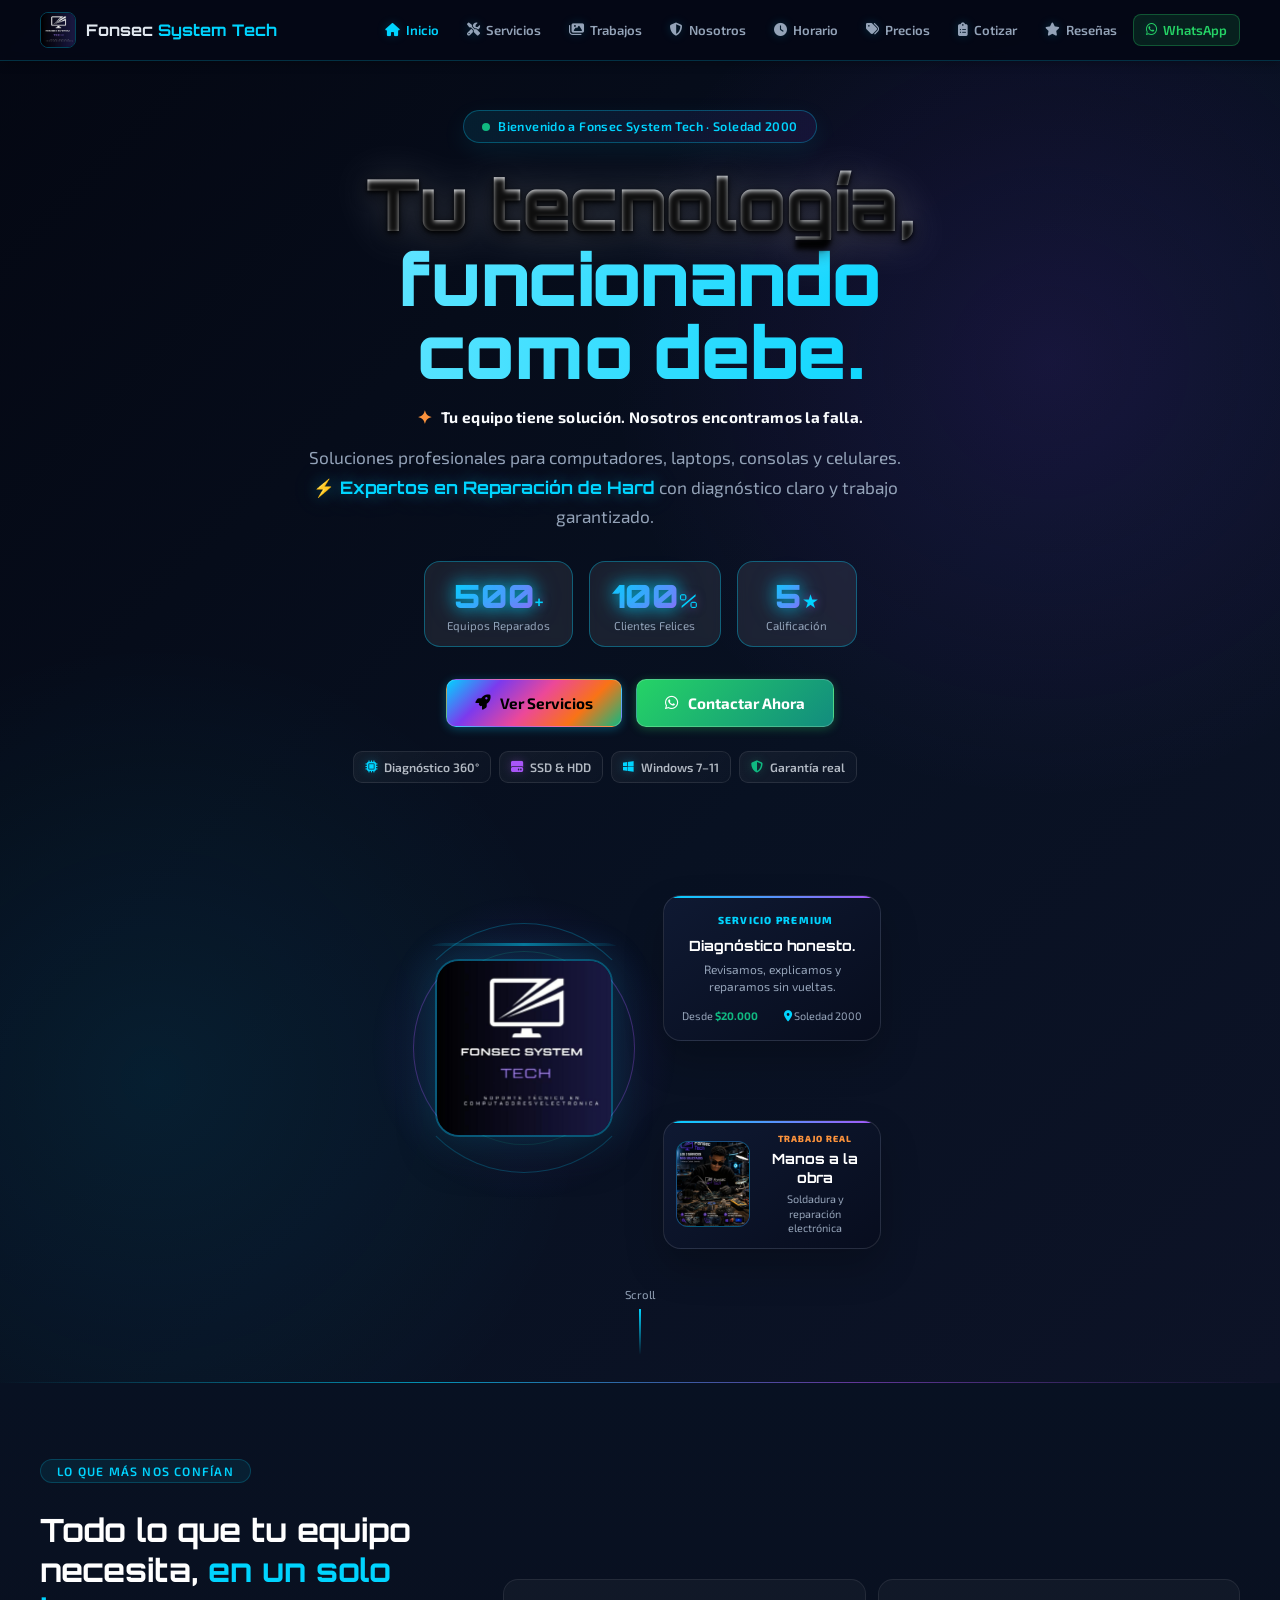
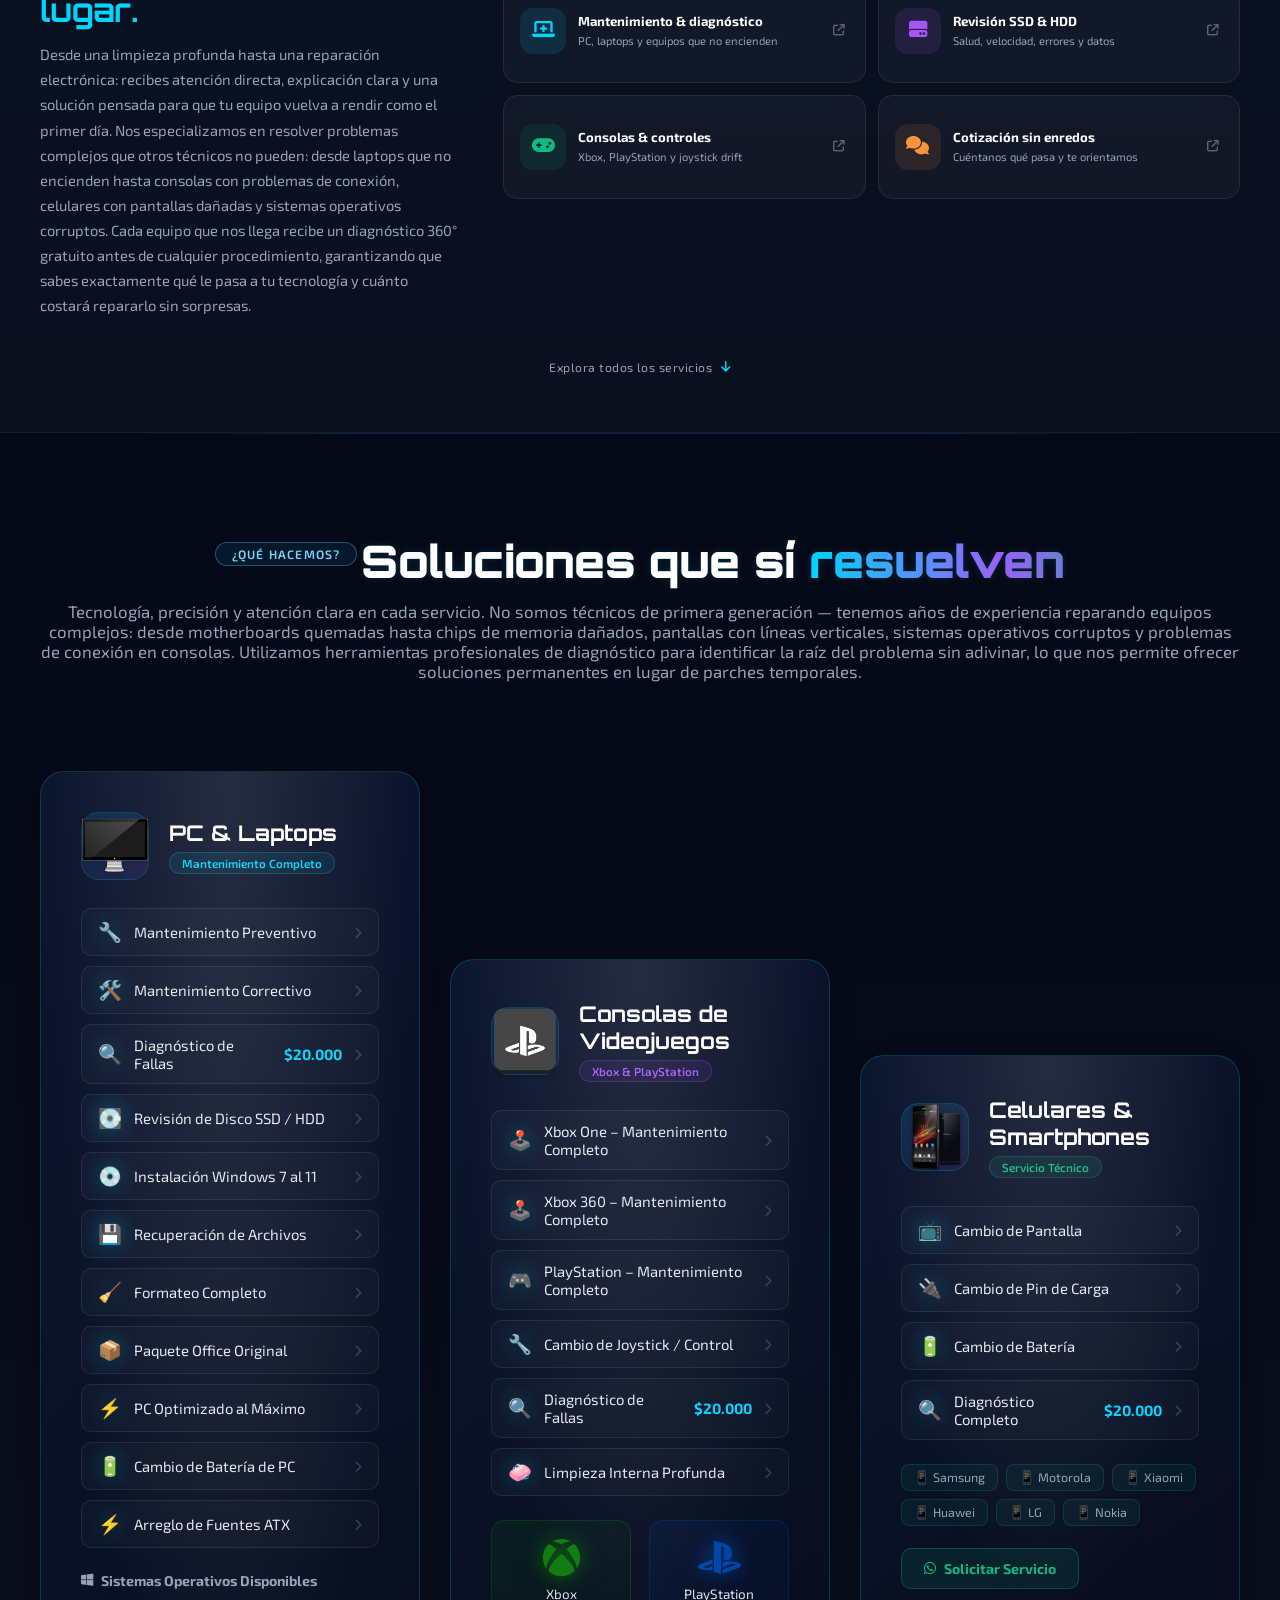
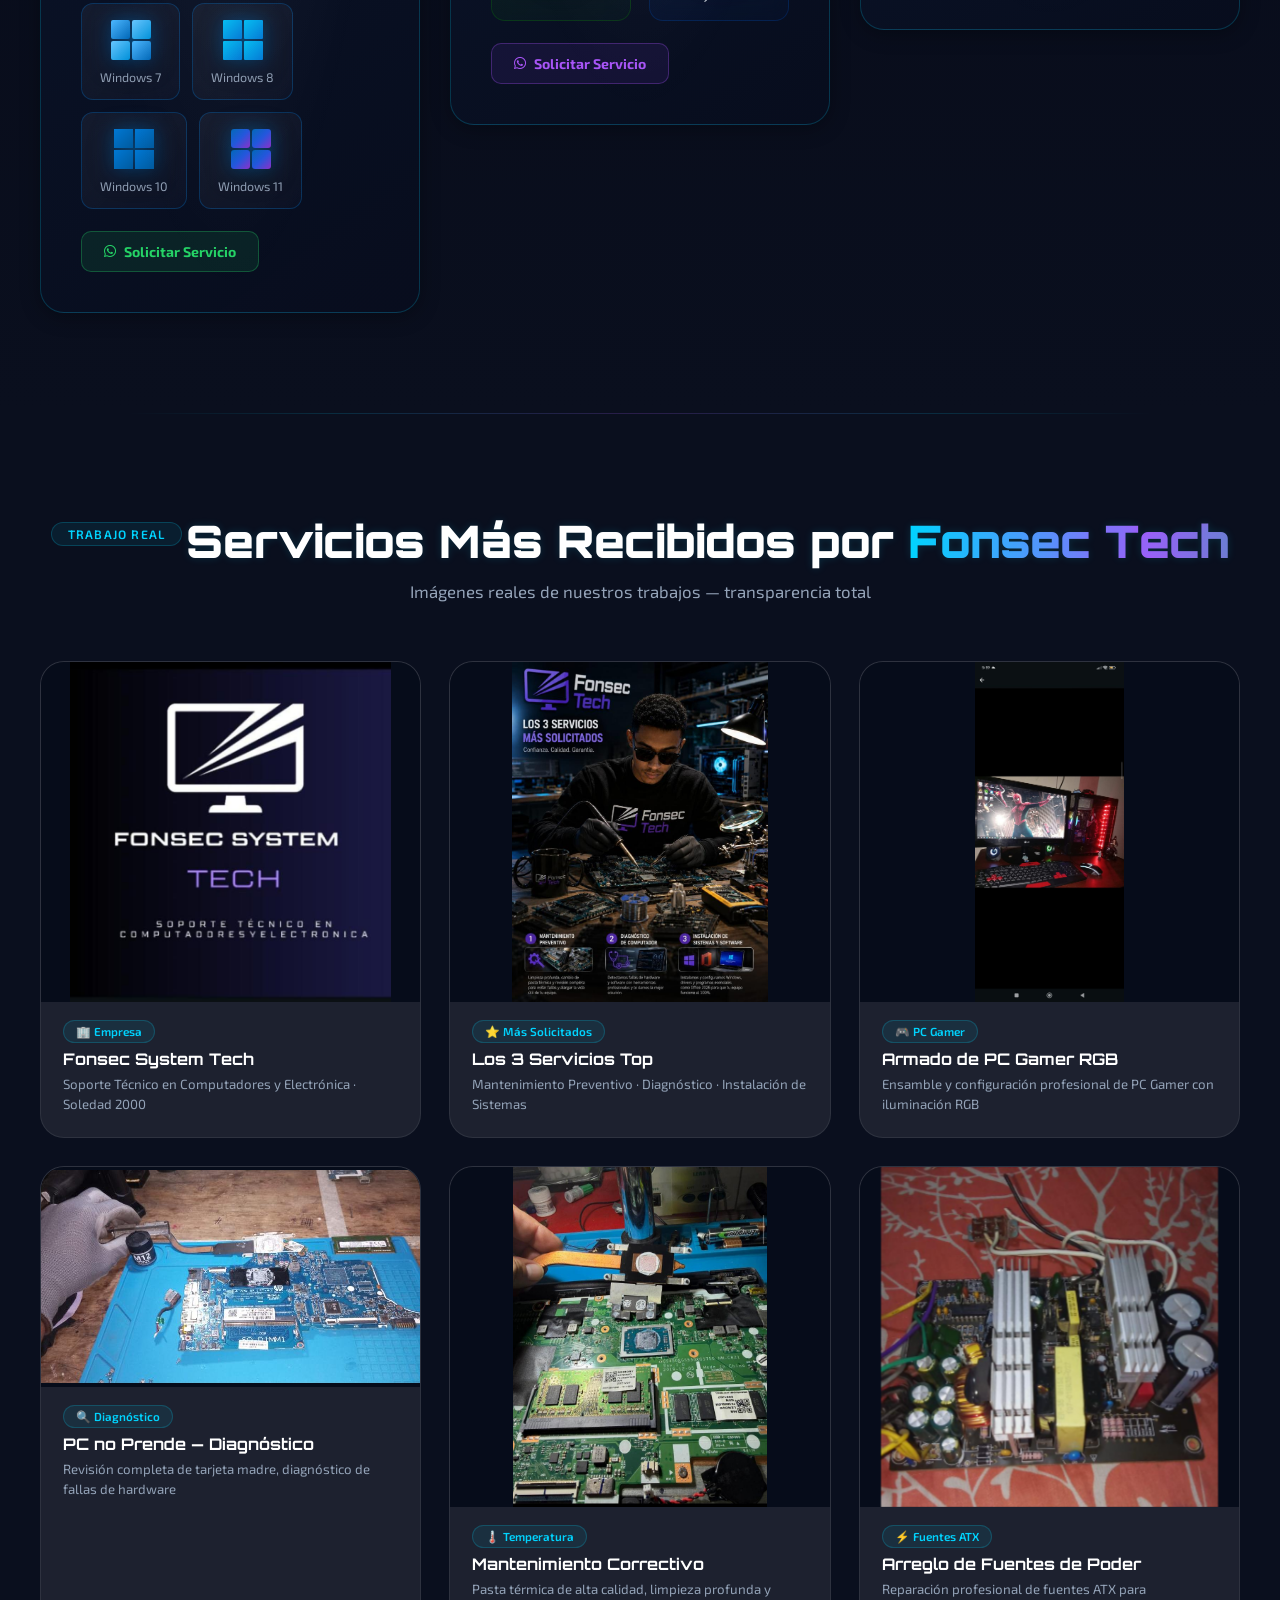
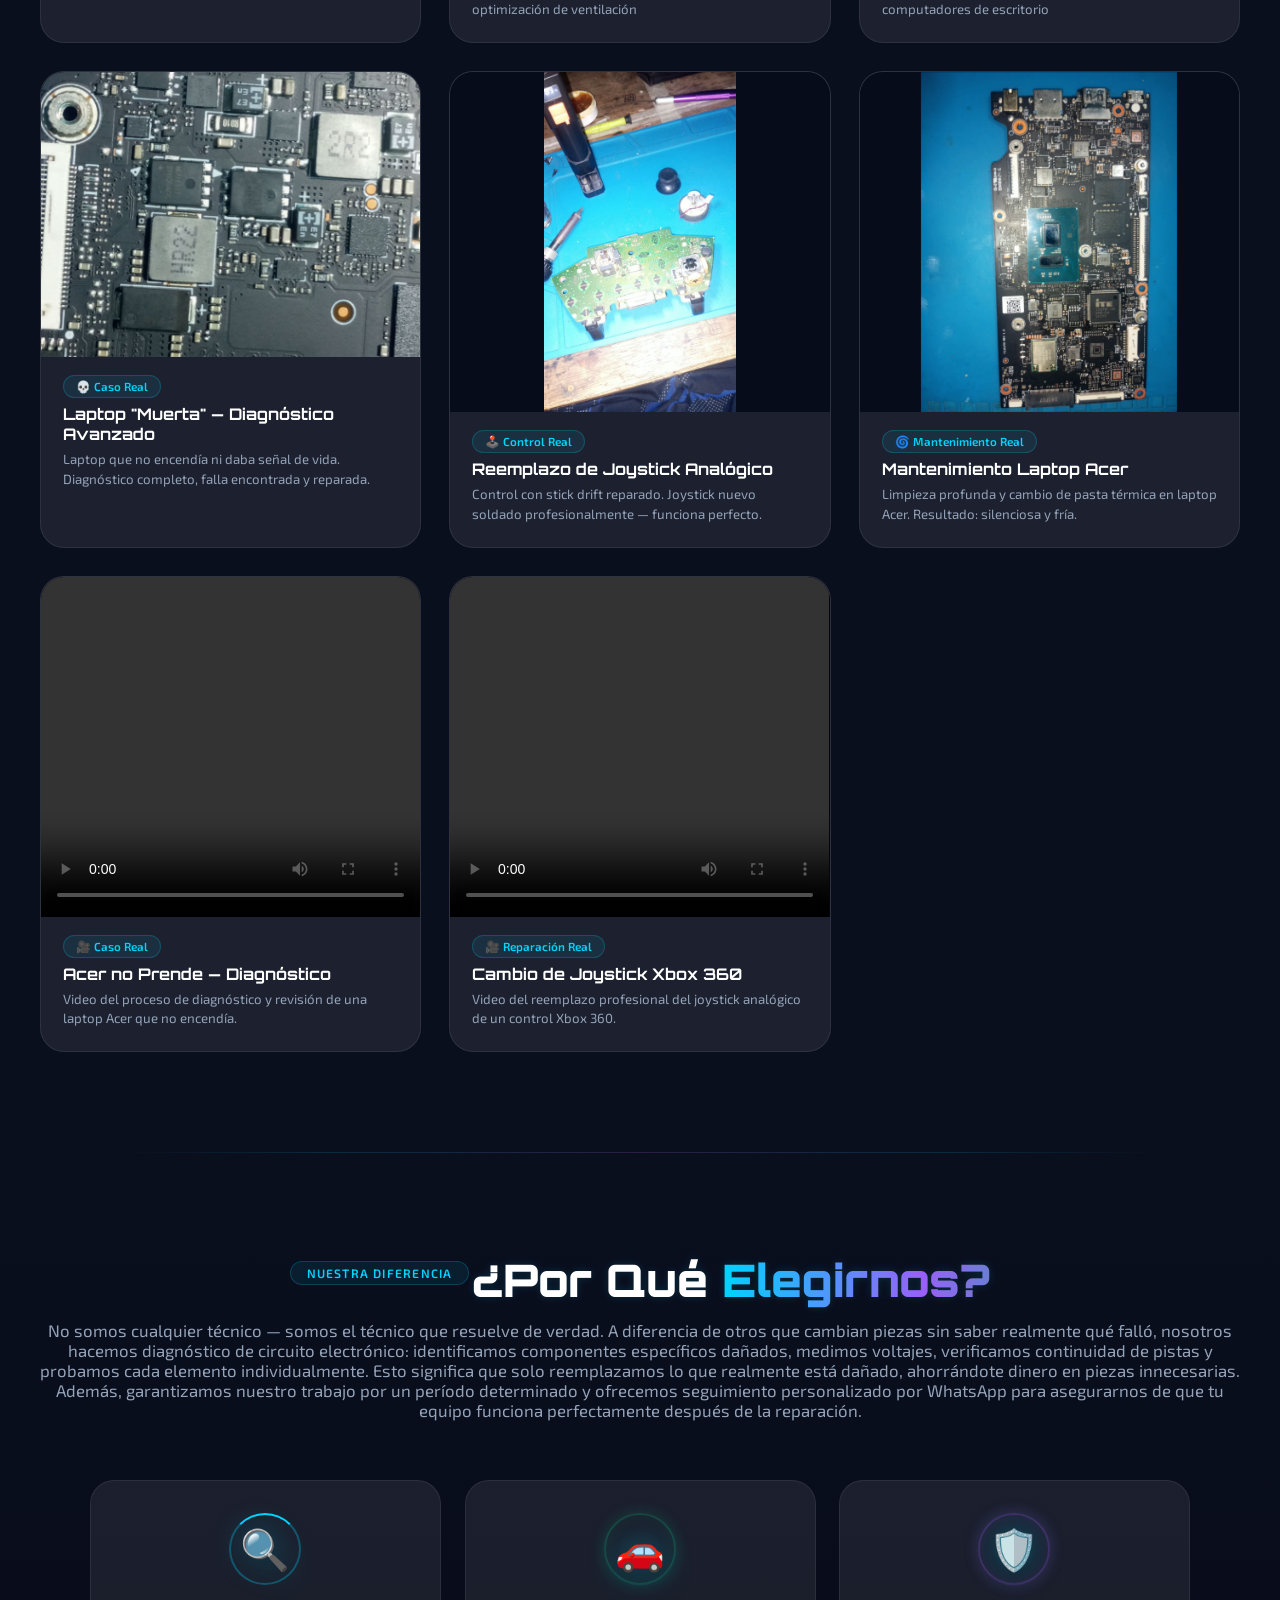
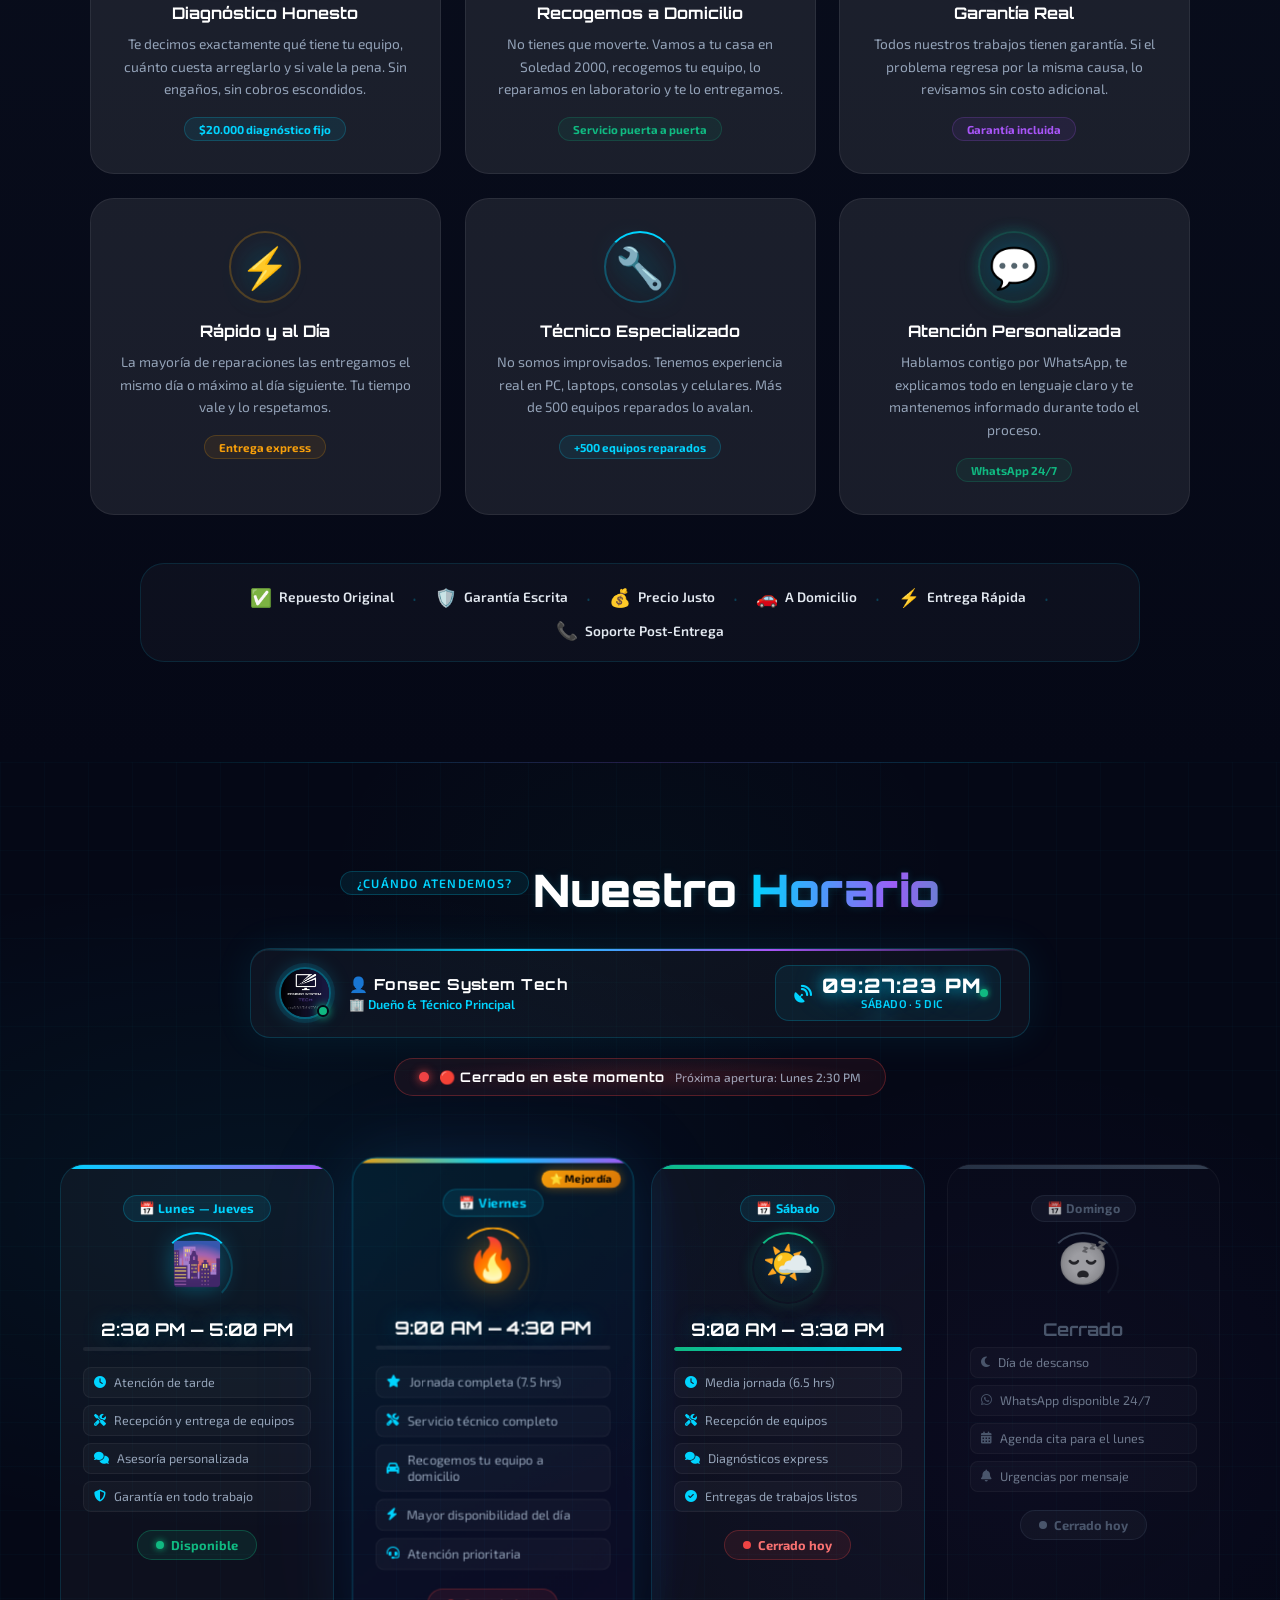
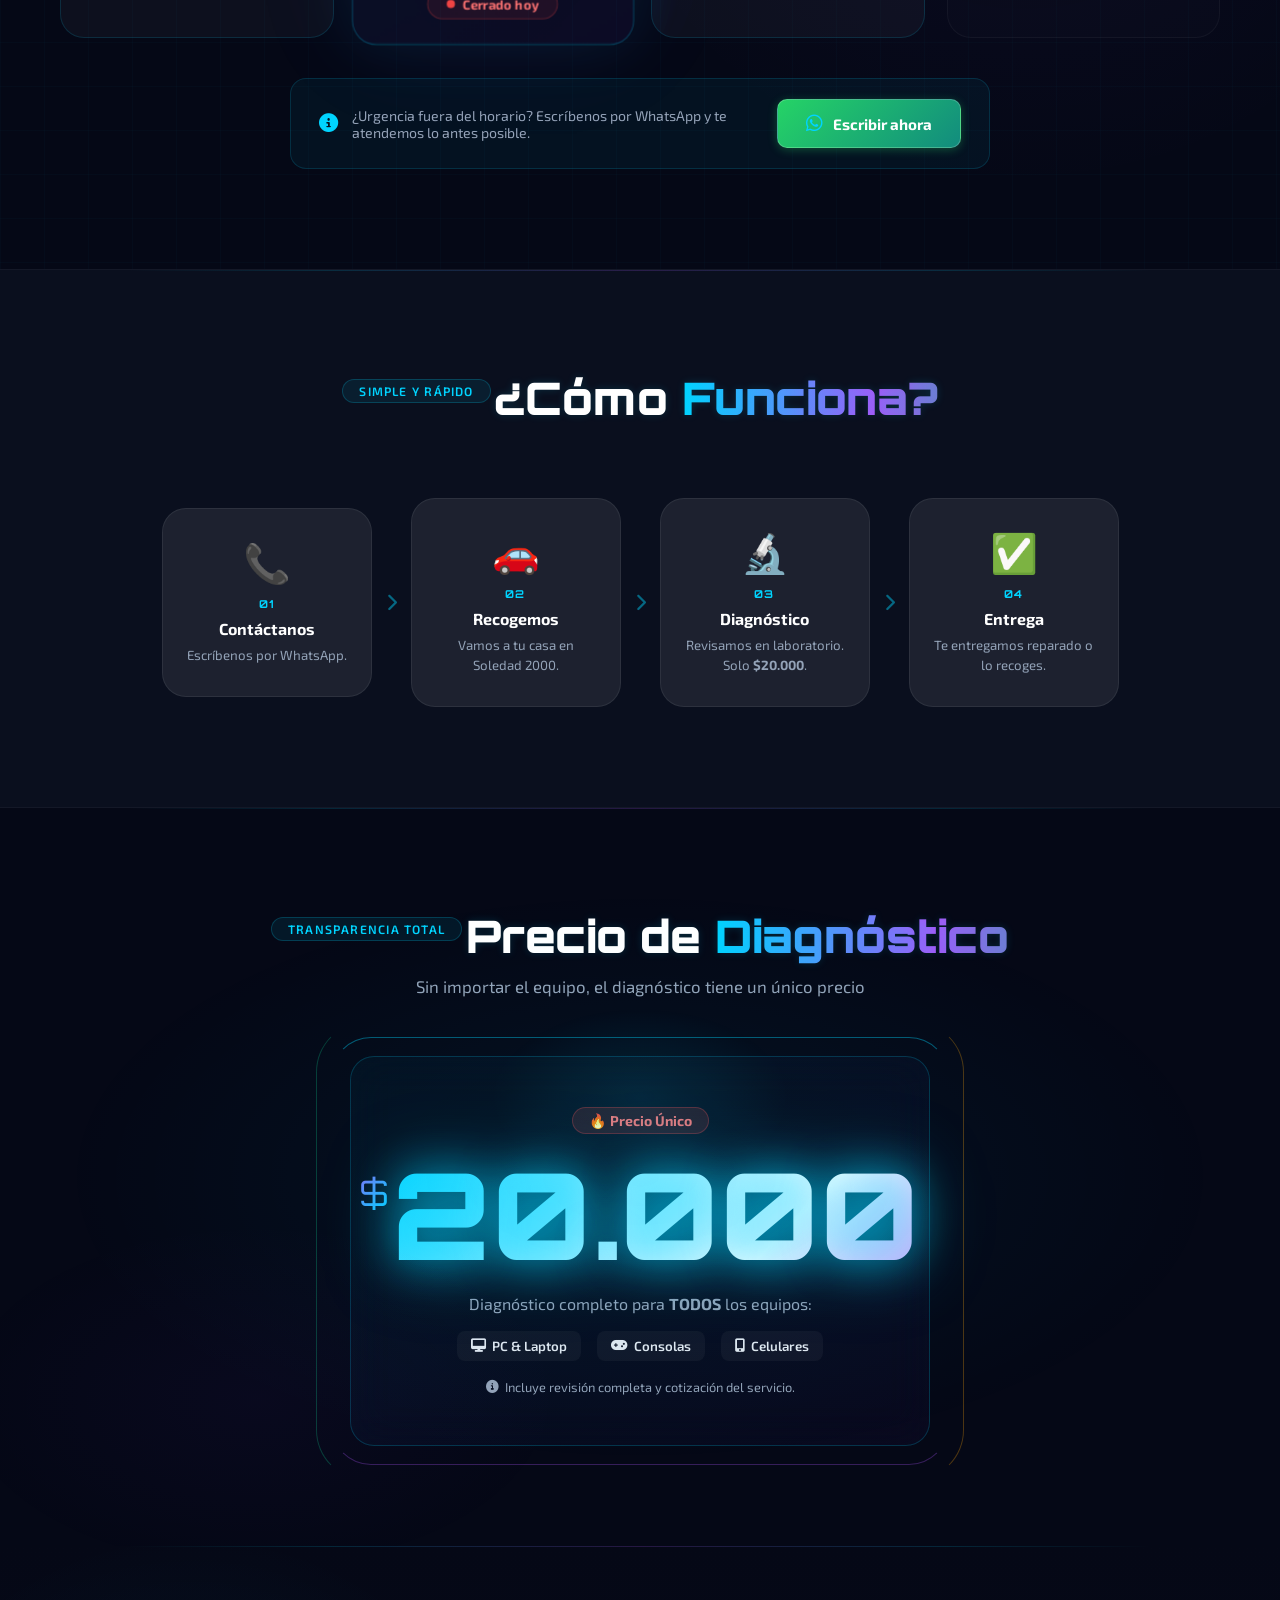
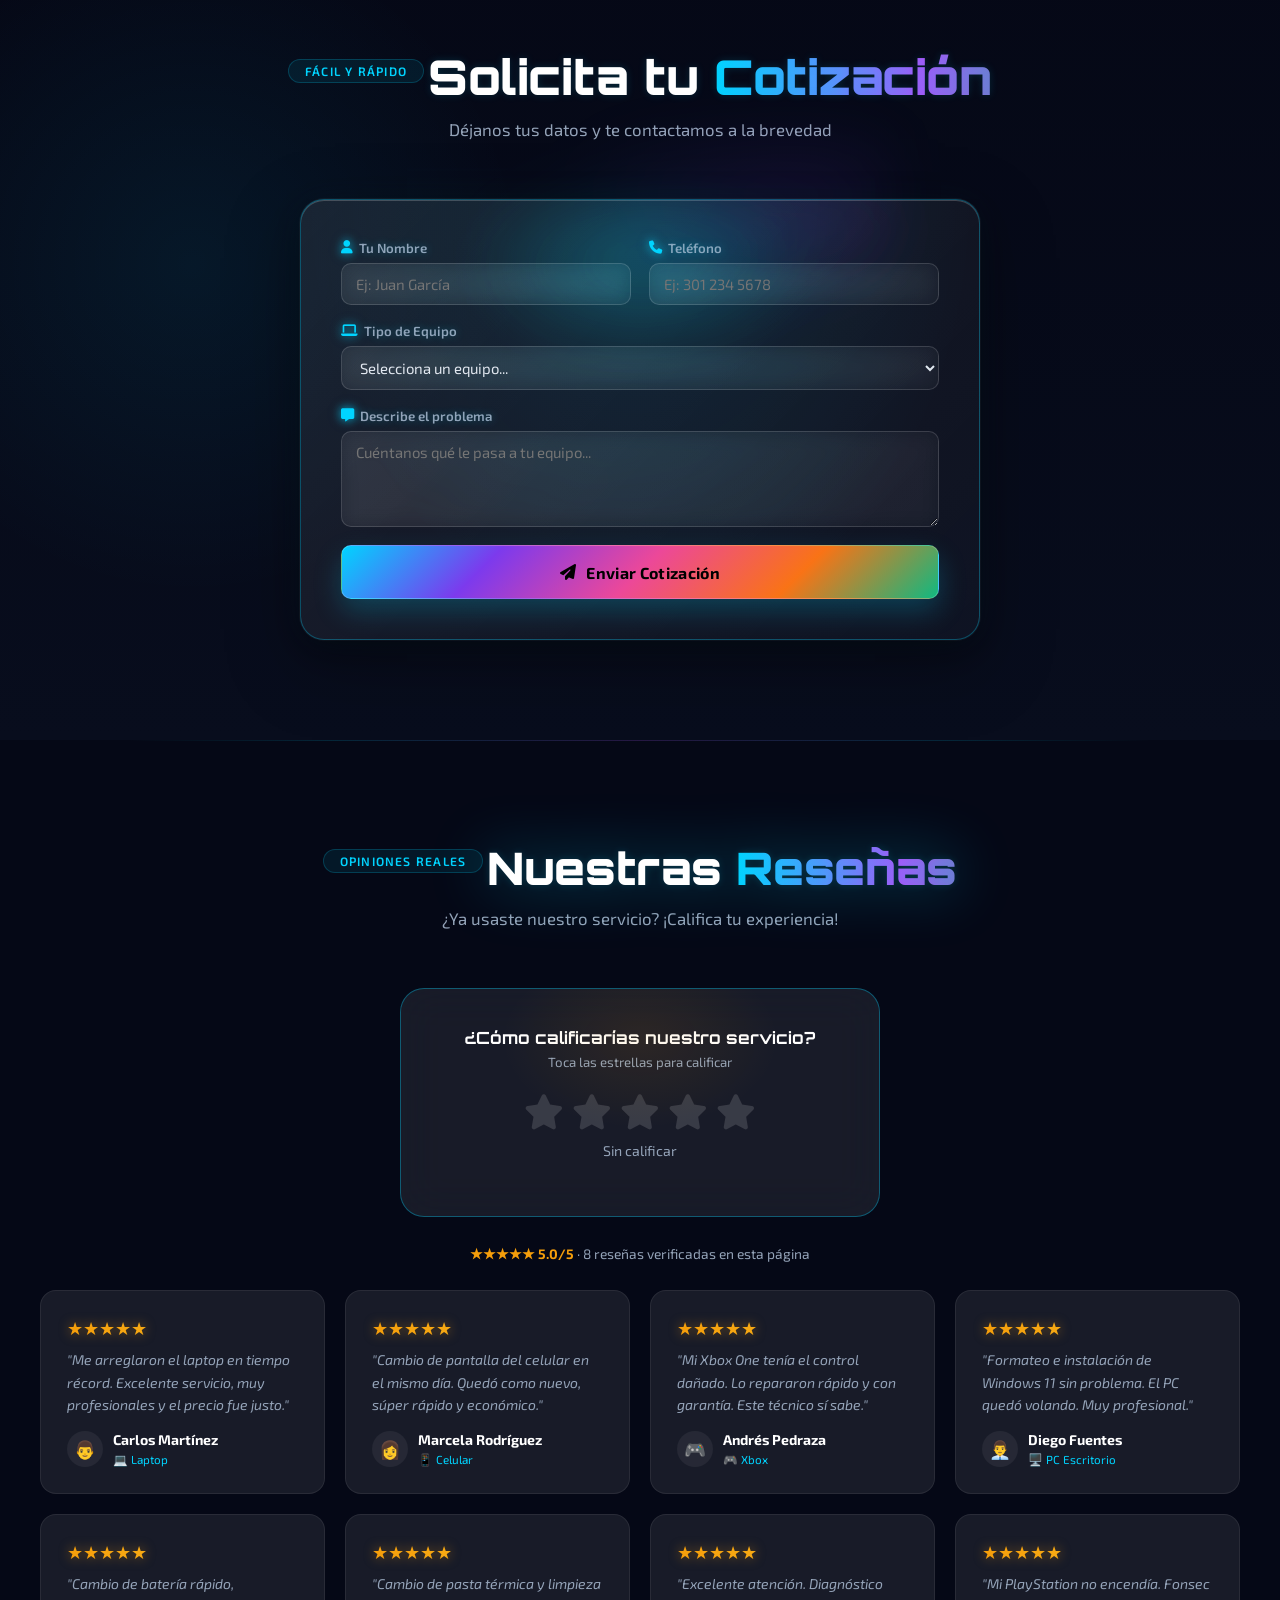
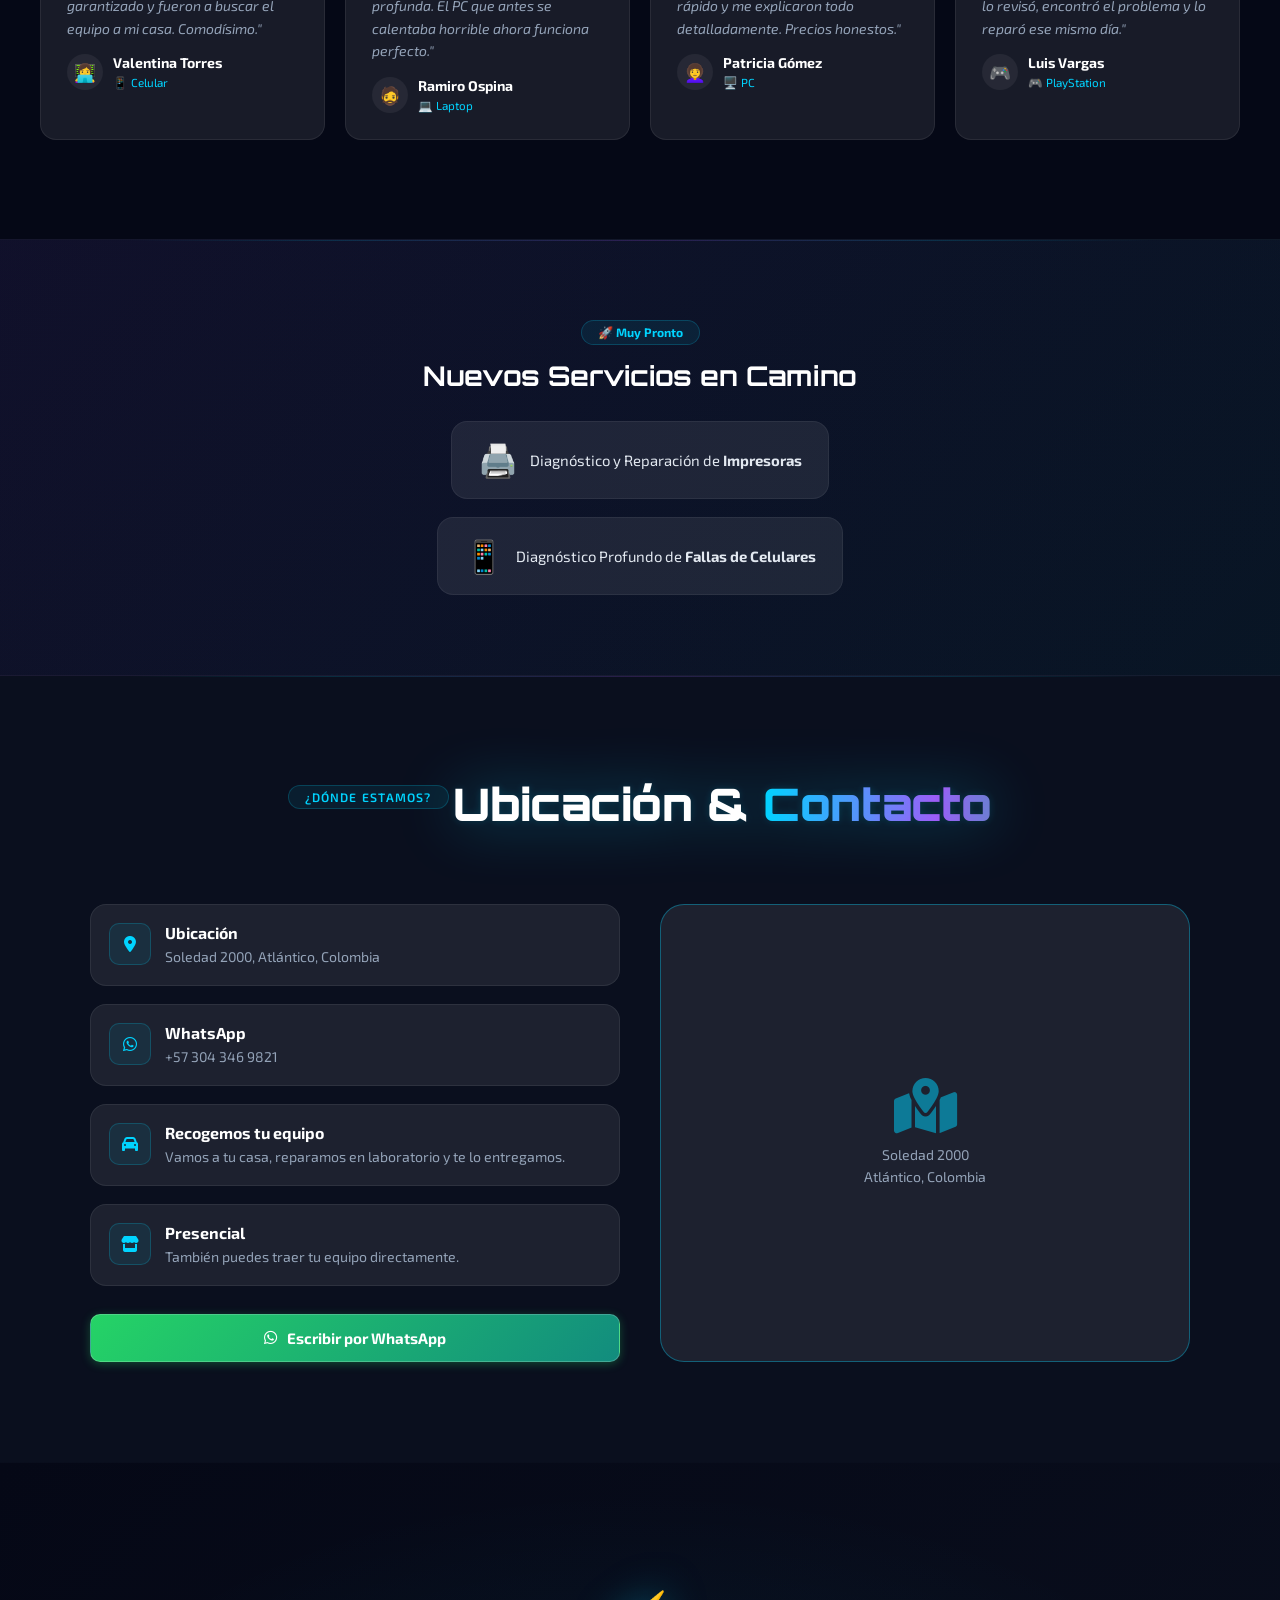
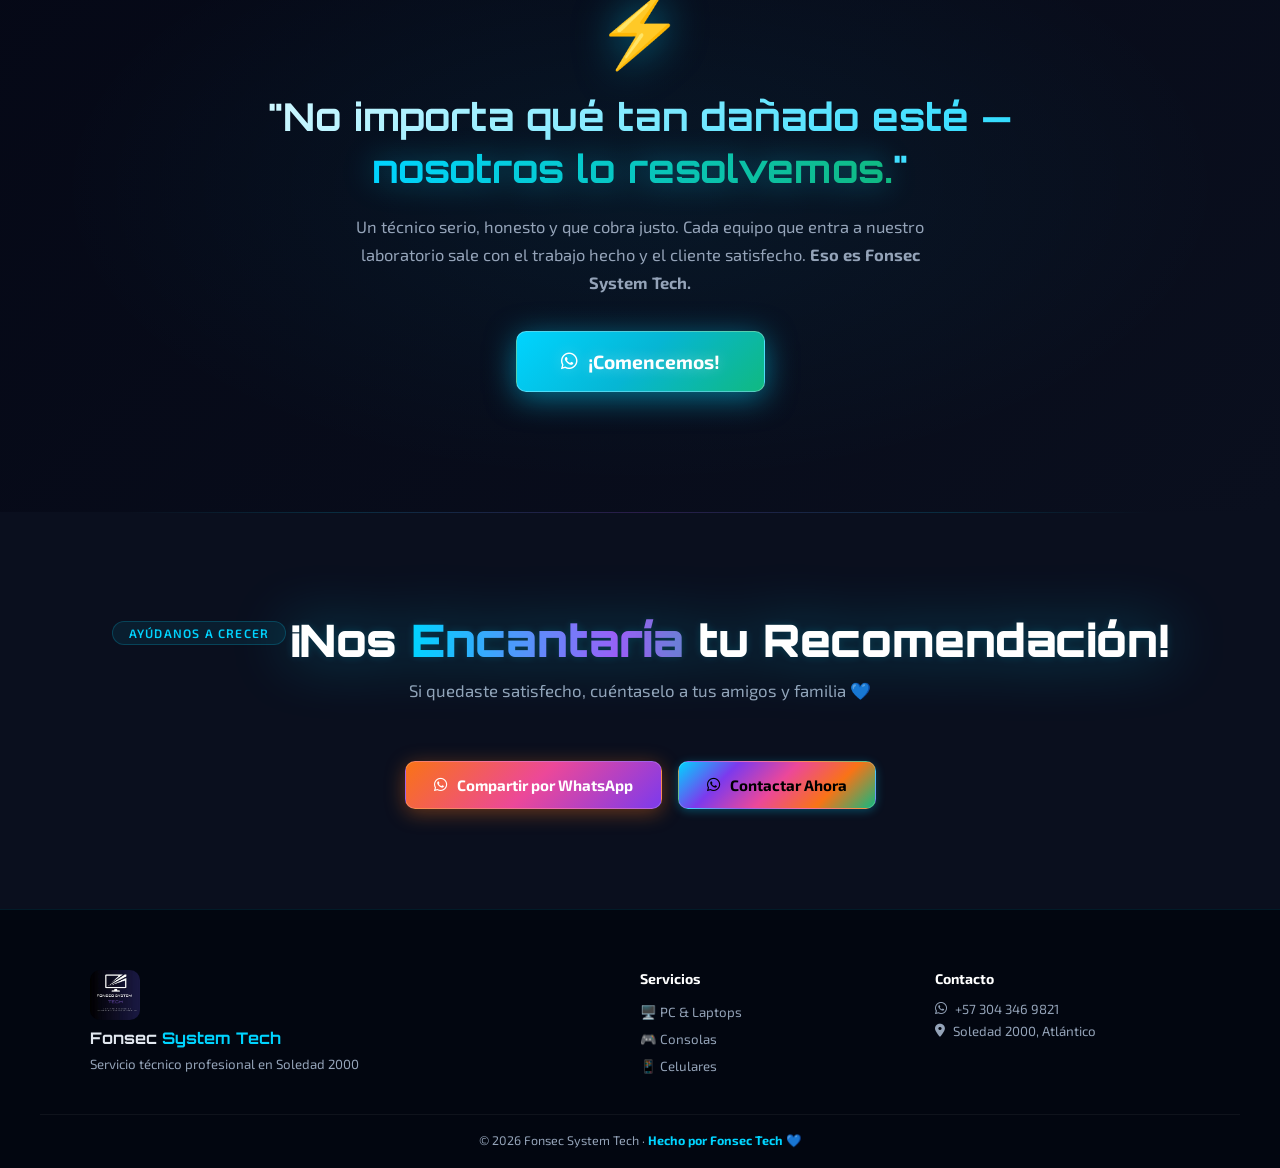
==== index.html @ 8d147e3e "Add files via upload" ====
<!DOCTYPE html>
<html lang="es">
<head>
  <meta charset="UTF-8"/>
  <meta name="viewport" content="width=device-width, initial-scale=1.0"/>
  <!-- SEO & Chrome optimization -->
  <meta name="description" content="Fonsec System Tech — Soporte técnico profesional en Soledad 2000. Reparamos PC, laptops, consolas Xbox y PlayStation, y celulares. Diagnóstico desde $20.000."/>
  <meta name="keywords" content="soporte técnico, reparación PC, laptop, Xbox, PlayStation, celular, Soledad 2000, Barranquilla, Atlántico"/>
  <meta name="author" content="Fonsec System Tech"/>
  <meta name="theme-color" content="#00d4ff"/>
  <meta name="color-scheme" content="dark"/>
  <!-- Open Graph (preview en WhatsApp, redes) -->
  <meta property="og:title" content="Fonsec System Tech | Soporte Técnico Profesional"/>
  <meta property="og:description" content="Reparamos PC, laptops, consolas y celulares en Soledad 2000. Diagnóstico desde $20.000. ¡Recogemos tu equipo a domicilio!"/>
  <meta property="og:image" content="images/Logo -  Presentacion.jpeg"/>
  <meta property="og:type" content="website"/>
  <!-- Render hints para Chrome -->
  <meta http-equiv="X-UA-Compatible" content="IE=edge"/>
  <title>Fonsec System Tech | Soporte Técnico Profesional</title>
  <link rel="icon" href="images/Logo -  Presentacion.jpeg"/>

  <!-- ▸ PERF: preconnect so DNS+TLS happen before CSS fetch -->
  <link rel="preconnect" href="https://fonts.googleapis.com"/>
  <link rel="preconnect" href="https://fonts.gstatic.com" crossorigin/>
  <link rel="preconnect" href="https://cdnjs.cloudflare.com"/>

  <!-- ▸ PERF: fonts non-blocking (media trick) -->
  <link rel="stylesheet"
        href="https://fonts.googleapis.com/css2?family=Orbitron:wght@400;700;900&family=Exo+2:wght@300;400;600;700&display=swap"
        media="print" onload="this.media='all'"/>
  <noscript>
    <link href="https://fonts.googleapis.com/css2?family=Orbitron:wght@400;700;900&family=Exo+2:wght@300;400;600;700&display=swap" rel="stylesheet"/>
  </noscript>

  <!-- ▸ PERF: Font Awesome async -->
  <link rel="stylesheet"
        href="https://cdnjs.cloudflare.com/ajax/libs/font-awesome/6.5.0/css/all.min.css"
        media="print" onload="this.media='all'"/>
  <noscript>
    <link rel="stylesheet" href="https://cdnjs.cloudflare.com/ajax/libs/font-awesome/6.5.0/css/all.min.css"/>
  </noscript>

  <!-- ▸ CSS inline critical (above-fold) — rest loaded normally -->
  <link rel="stylesheet" href="Graficos.css"/>

  <!-- ▸ PERF: hint browser about images -->
  <link rel="preload" as="image" href="images/Logo -  Presentacion.jpeg"/>
  
  <!-- ▸ PERF: Lazy loading script -->
  <script>
    // Lazy loading nativo para imágenes que no están en el viewport
    document.addEventListener('DOMContentLoaded', function() {
      if ('loading' in HTMLImageElement.prototype) {
        const images = document.querySelectorAll('img[loading="lazy"]');
        images.forEach(img => {
          img.loading = 'lazy';
        });
      } else {
        // Fallback para navegadores que no soportan lazy loading nativo
        const script = document.createElement('script');
        script.src = 'https://cdnjs.cloudflare.com/ajax/libs/lazysizes/5.3.2/lazysizes.min.js';
        document.body.appendChild(script);
      }
    });
  </script>
</head>
<body class="performance-lite">

<!-- PARTICLES -->
<div id="particles-bg"></div>

<!-- ════════════════════════════════════════
     MODAL DE DETALLE DE SERVICIO
════════════════════════════════════════ -->
<div class="modal-overlay" id="modalOverlay">
  <div class="modal-box" id="modalBox">
    <button class="modal-close" id="modalClose"><i class="fas fa-times"></i></button>
    <div class="modal-icon" id="modalIcon"></div>
    <h2 class="modal-title" id="modalTitle"></h2>
    <p  class="modal-sub"   id="modalSub"></p>
    <ul class="modal-list"  id="modalList"></ul>
    <div class="modal-price">
      <span class="modal-price-label">💰 Diagnóstico desde</span>
      <span class="modal-price-val">$20.000</span>
    </div>
    <a href="https://wa.me/573043469821?text=Hola%20Fonsec%20Necesito%20de%20tu%20ayuda%20con%20un%20equipo"
       class="btn btn-whatsapp modal-wa" target="_blank" rel="noopener">
      <i class="fab fa-whatsapp"></i> Solicitar este servicio
    </a>
  </div>
</div>

<!-- ════════════════════════════════════════
     NAVBAR
════════════════════════════════════════ -->
<nav class="navbar" id="navbar">
  <div class="nav-logo">
    <img src="images/Logo -  Presentacion.jpeg" class="nav-logo-img" alt="Logo Fonsec"/>
    <span class="logo-text">Fonsec <span class="logo-accent">System Tech</span></span>
  </div>
  <ul class="nav-links" id="navLinks">
    <li><a href="#inicio"    class="nav-link"><i class="fas fa-home"></i> Inicio</a></li>
    <li><a href="#servicios" class="nav-link"><i class="fas fa-tools"></i> Servicios</a></li>
    <li><a href="#trabajos"  class="nav-link"><i class="fas fa-images"></i> Trabajos</a></li>
    <li><a href="#porque"   class="nav-link"><i class="fas fa-shield-alt"></i> Nosotros</a></li>
    <li><a href="#horario"   class="nav-link"><i class="fas fa-clock"></i> Horario</a></li>
    <li><a href="#precios"   class="nav-link"><i class="fas fa-tags"></i> Precios</a></li>
    <li><a href="#cotizar"   class="nav-link"><i class="fas fa-clipboard-list"></i> Cotizar</a></li>
    <li><a href="#resenas"   class="nav-link"><i class="fas fa-star"></i> Reseñas</a></li>
    <li><a href="https://wa.me/573043469821?text=Hola%20Fonsec%20Necesito%20de%20tu%20ayuda%20con%20un%20equipo"
           class="nav-link cta-nav" target="_blank" rel="noopener">
      <i class="fab fa-whatsapp"></i> WhatsApp
    </a></li>
  </ul>
  <button class="hamburger" id="hamburger"><span></span><span></span><span></span></button>
</nav>

<!-- ════════════════════════════════════════
     HERO — logo fijo + stats
════════════════════════════════════════ -->
<section class="hero" id="inicio">
  <div class="hero-glow"></div>
  <div class="hero-grid"></div>

  <div class="hero-content">
    <div class="hero-badge"><span class="badge-dot"></span> Bienvenido a Fonsec System Tech · Soledad 2000</div>
    <h1 class="hero-title">
      <span class="title-line">Tu tecnología,</span>
      <span class="title-line accent">funcionando como debe.</span>
    </h1>
    <p class="hero-motto">Tu equipo tiene solución. Nosotros encontramos la falla.</p>
    <p class="hero-subtitle">
      Soluciones profesionales para computadores, laptops, consolas y celulares.<br/>
      <span class="typewriter" id="typewriter"></span> con diagnóstico claro y trabajo garantizado.
    </p>
    <div class="hero-stats">
      <div class="stat-card">
        <span class="stat-num" id="statEquipos">500</span><span class="stat-sym">+</span>
        <span class="stat-label">Equipos Reparados</span>
      </div>
      <div class="stat-card">
        <span class="stat-num" id="statClientes">100</span><span class="stat-sym">%</span>
        <span class="stat-label">Clientes Felices</span>
      </div>
      <div class="stat-card">
        <span class="stat-num" id="statEstrellas">5</span><span class="stat-sym">★</span>
        <span class="stat-label">Calificación</span>
      </div>
    </div>
    <div class="hero-buttons">
      <a href="#servicios" class="btn btn-primary"><i class="fas fa-rocket"></i> Ver Servicios</a>
      <a href="https://wa.me/573043469821?text=Hola%20Fonsec%20Necesito%20de%20tu%20ayuda%20con%20un%20equipo"
         class="btn btn-whatsapp" target="_blank" rel="noopener">
        <i class="fab fa-whatsapp"></i> Contactar Ahora
      </a>
    </div>
    <div class="hero-highlights" aria-label="Especialidades de Fonsec System Tech">
      <span><i class="fas fa-microchip"></i> Diagnóstico 360°</span>
      <span><i class="fas fa-hard-drive"></i> SSD &amp; HDD</span>
      <span><i class="fab fa-windows"></i> Windows 7–11</span>
      <span><i class="fas fa-shield-halved"></i> Garantía real</span>
    </div>
  </div>

  <!-- LOGO FIJO CON ANILLOS 4K -->
  <div class="hero-visual">
    <div class="hero-logo-wrap">
      <div class="hero-logo-ring ring1"></div>
      <div class="hero-logo-ring ring2"></div>
      <div class="hero-logo-ring ring3"></div>
      <div class="hero-logo-ring ring4"></div>
      <div class="hero-logo-glow-outer"></div>
      <img src="images/Logo -  Presentacion.jpeg" class="hero-logo-img" alt="Fonsec System Tech"/>
      <div class="hero-logo-scanline"></div>
    </div>
    <div class="hero-service-panel">
      <span class="hero-panel-kicker"><i class="fas fa-sparkles"></i> SERVICIO PREMIUM</span>
      <strong>Diagnóstico honesto.</strong>
      <span>Revisamos, explicamos y reparamos sin vueltas.</span>
      <div class="hero-panel-meta"><span>Desde <b>$20.000</b></span><span><i class="fas fa-location-dot"></i> Soledad 2000</span></div>
    </div>
    <div class="hero-photo-card">
      <div class="hero-photo-frame">
        <img src="images/foto-soldando.jpeg" alt="Técnico de Fonsec System Tech soldando" loading="lazy" decoding="async" onerror="this.hidden=true;this.parentElement.classList.add('photo-missing')"/>
        <div class="photo-fallback"><i class="fas fa-user-gear"></i><span>Tu foto soldando</span><small>Guárdala como<br/><b>images/foto-soldando.jpeg</b></small></div>
      </div>
      <div><span class="photo-label">TRABAJO REAL</span><strong>Manos a la obra</strong><small>Soldadura y reparación electrónica</small></div>
    </div>
  </div>

  <div class="scroll-indicator"><span>Scroll</span><div class="scroll-line"></div></div>
</section>

<!-- ════════════════════════════════════════
     PRESENTACIÓN RÁPIDA
════════════════════════════════════════ -->
<section class="top-services" aria-label="Servicios destacados">
  <div class="top-services-inner">
    <div class="top-services-intro">
      <span class="section-tag">Lo que más nos confían</span>
      <h2>Todo lo que tu equipo necesita, <span class="accent">en un solo lugar.</span></h2>
      <p>Desde una limpieza profunda hasta una reparación electrónica: recibes atención directa, explicación clara y una solución pensada para que tu equipo vuelva a rendir como el primer día. Nos especializamos en resolver problemas complejos que otros técnicos no pueden: desde laptops que no encienden hasta consolas con problemas de conexión, celulares con pantallas dañadas y sistemas operativos corruptos. Cada equipo que nos llega recibe un diagnóstico 360° gratuito antes de cualquier procedimiento, garantizando que sabes exactamente qué le pasa a tu tecnología y cuánto costará repararlo sin sorpresas.</p>
    </div>
    <div class="top-services-grid">
      <a class="top-service-card top-service-cyan" href="#servicios">
        <span class="top-service-icon"><i class="fas fa-laptop-medical"></i></span>
        <span><b>Mantenimiento &amp; diagnóstico</b><small>PC, laptops y equipos que no encienden</small></span>
        <i class="fas fa-arrow-up-right-from-square top-service-arrow"></i>
      </a>
      <a class="top-service-card top-service-purple" href="#servicios">
        <span class="top-service-icon"><i class="fas fa-hard-drive"></i></span>
        <span><b>Revisión SSD &amp; HDD</b><small>Salud, velocidad, errores y datos</small></span>
        <i class="fas fa-arrow-up-right-from-square top-service-arrow"></i>
      </a>
      <a class="top-service-card top-service-green" href="#servicios">
        <span class="top-service-icon"><i class="fas fa-gamepad"></i></span>
        <span><b>Consolas &amp; controles</b><small>Xbox, PlayStation y joystick drift</small></span>
        <i class="fas fa-arrow-up-right-from-square top-service-arrow"></i>
      </a>
      <a class="top-service-card top-service-orange" href="#cotizar">
        <span class="top-service-icon"><i class="fas fa-comments"></i></span>
        <span><b>Cotización sin enredos</b><small>Cuéntanos qué pasa y te orientamos</small></span>
        <i class="fas fa-arrow-up-right-from-square top-service-arrow"></i>
      </a>
    </div>
  </div>
  <a href="#servicios" class="keep-scrolling"><span>Explora todos los servicios</span><i class="fas fa-arrow-down"></i></a>
</section>

<!-- ════════════════════════════════════════
     SERVICIOS
════════════════════════════════════════ -->
<section class="section servicios" id="servicios">
  <div class="section-header reveal">
    <span class="section-tag">¿Qué hacemos?</span>
      <h2 class="section-title">Soluciones que sí <span class="accent">resuelven</span></h2>
      <p class="section-sub">Tecnología, precisión y atención clara en cada servicio. No somos técnicos de primera generación — tenemos años de experiencia reparando equipos complejos: desde motherboards quemadas hasta chips de memoria dañados, pantallas con líneas verticales, sistemas operativos corruptos y problemas de conexión en consolas. Utilizamos herramientas profesionales de diagnóstico para identificar la raíz del problema sin adivinar, lo que nos permite ofrecer soluciones permanentes en lugar de parches temporales.</p>
  </div>

  <!-- PC & LAPTOPS -->
  <div class="service-block reveal">
    <div class="service-label-side">01</div>
    <div class="service-card mega-card" data-tilt>
      <div class="card-glow"></div>
      <div class="card-header">
        <div class="service-icon-wrap">
          <img src="images-servicios/Pc-Lapto.png" class="service-emoji-img" alt="PC Laptop"/>
        </div>
        <div class="card-title-wrap">
          <h3>PC &amp; Laptops</h3>
          <span class="card-tag">Mantenimiento Completo</span>
        </div>
      </div>
      <div class="card-body">
        <ul class="service-list">
          <li class="svc-item" data-svc="pc-preventivo">
            <span class="list-icon">🔧</span><span>Mantenimiento Preventivo</span>
            <span class="svc-arrow"><i class="fas fa-chevron-right"></i></span>
          </li>
          <li class="svc-item" data-svc="pc-correctivo">
            <span class="list-icon">🛠️</span><span>Mantenimiento Correctivo</span>
            <span class="svc-arrow"><i class="fas fa-chevron-right"></i></span>
          </li>
          <li class="svc-item" data-svc="pc-diagnostico">
            <span class="list-icon">🔍</span><span>Diagnóstico de Fallas</span>
            <strong class="price-inline">$20.000</strong>
            <span class="svc-arrow"><i class="fas fa-chevron-right"></i></span>
          </li>
          <li class="svc-item" data-svc="pc-discos">
            <span class="list-icon">💽</span><span>Revisión de Disco SSD / HDD</span>
            <span class="svc-arrow"><i class="fas fa-chevron-right"></i></span>
          </li>
          <li class="svc-item" data-svc="pc-windows">
            <span class="list-icon">💿</span><span>Instalación Windows 7 al 11</span>
            <span class="svc-arrow"><i class="fas fa-chevron-right"></i></span>
          </li>
          <li class="svc-item" data-svc="pc-recuperacion">
            <span class="list-icon">💾</span><span>Recuperación de Archivos</span>
            <span class="svc-arrow"><i class="fas fa-chevron-right"></i></span>
          </li>
          <li class="svc-item" data-svc="pc-formateo">
            <span class="list-icon">🧹</span><span>Formateo Completo</span>
            <span class="svc-arrow"><i class="fas fa-chevron-right"></i></span>
          </li>
          <li class="svc-item" data-svc="pc-office">
            <span class="list-icon">📦</span><span>Paquete Office Original</span>
            <span class="svc-arrow"><i class="fas fa-chevron-right"></i></span>
          </li>
          <li class="svc-item" data-svc="pc-optimizacion">
            <span class="list-icon">⚡</span><span>PC Optimizado al Máximo</span>
            <span class="svc-arrow"><i class="fas fa-chevron-right"></i></span>
          </li>
          <li class="svc-item" data-svc="pc-bateria">
            <span class="list-icon">🔋</span><span>Cambio de Batería de PC</span>
            <span class="svc-arrow"><i class="fas fa-chevron-right"></i></span>
          </li>
          <li class="svc-item" data-svc="pc-fuente">
            <span class="list-icon">⚡</span><span>Arreglo de Fuentes ATX</span>
            <span class="svc-arrow"><i class="fas fa-chevron-right"></i></span>
          </li>
        </ul>
        <div class="windows-grid">
          <h4 class="windows-title"><i class="fab fa-windows"></i> Sistemas Operativos Disponibles</h4>
          <div class="win-cards">
            <div class="win-card" data-version="7">
              <svg class="win-svg" viewBox="0 0 88 88"><defs><linearGradient id="g7a" x1="0%" y1="0%" x2="100%" y2="100%"><stop offset="0%" stop-color="#4db8ff"/><stop offset="100%" stop-color="#0067b8"/></linearGradient><linearGradient id="g7b" x1="0%" y1="0%" x2="100%" y2="100%"><stop offset="0%" stop-color="#66c6ff"/><stop offset="100%" stop-color="#0090d9"/></linearGradient></defs><rect x="4" y="4" width="38" height="38" rx="4" fill="url(#g7a)"/><rect x="46" y="4" width="38" height="38" rx="4" fill="url(#g7b)"/><rect x="4" y="46" width="38" height="38" rx="4" fill="url(#g7b)"/><rect x="46" y="46" width="38" height="38" rx="4" fill="url(#g7a)"/></svg>
              <span>Windows 7</span>
            </div>
            <div class="win-card" data-version="8">
              <svg class="win-svg" viewBox="0 0 88 88"><defs><linearGradient id="g8" x1="0%" y1="0%" x2="100%" y2="100%"><stop offset="0%" stop-color="#00bcf2"/><stop offset="100%" stop-color="#0078d4"/></linearGradient></defs><rect x="4" y="4" width="38" height="38" rx="2" fill="url(#g8)"/><rect x="46" y="4" width="38" height="38" rx="2" fill="url(#g8)"/><rect x="4" y="46" width="38" height="38" rx="2" fill="url(#g8)"/><rect x="46" y="46" width="38" height="38" rx="2" fill="url(#g8)"/></svg>
              <span>Windows 8</span>
            </div>
            <div class="win-card" data-version="10">
              <svg class="win-svg" viewBox="0 0 88 88"><defs><linearGradient id="g10" x1="0%" y1="0%" x2="100%" y2="100%"><stop offset="0%" stop-color="#0078d4"/><stop offset="100%" stop-color="#005a9e"/></linearGradient></defs><rect x="4" y="4" width="38" height="38" fill="url(#g10)"/><rect x="46" y="4" width="38" height="38" fill="url(#g10)"/><rect x="4" y="46" width="38" height="38" fill="url(#g10)"/><rect x="46" y="46" width="38" height="38" fill="url(#g10)"/></svg>
              <span>Windows 10</span>
            </div>
            <div class="win-card" data-version="11">
              <svg class="win-svg" viewBox="0 0 88 88"><defs><linearGradient id="g11" x1="0%" y1="0%" x2="100%" y2="100%"><stop offset="0%" stop-color="#0067b8"/><stop offset="50%" stop-color="#2255dd"/><stop offset="100%" stop-color="#8b2fc9"/></linearGradient></defs><rect x="4" y="4" width="38" height="38" rx="6" fill="url(#g11)"/><rect x="46" y="4" width="38" height="38" rx="6" fill="url(#g11)"/><rect x="4" y="46" width="38" height="38" rx="6" fill="url(#g11)"/><rect x="46" y="46" width="38" height="38" rx="6" fill="url(#g11)"/></svg>
              <span>Windows 11</span>
            </div>
          </div>
        </div>
      </div>
      <a href="https://wa.me/573043469821?text=Hola%20Fonsec%20Necesito%20de%20tu%20ayuda%20con%20un%20equipo" class="card-btn" target="_blank" rel="noopener"><i class="fab fa-whatsapp"></i> Solicitar Servicio</a>
    </div>
  </div>

  <!-- CONSOLAS -->
  <div class="service-block reverse reveal">
    <div class="service-label-side">02</div>
    <div class="service-card mega-card" data-tilt>
      <div class="card-glow glow-purple"></div>
      <div class="card-header">
        <div class="service-icon-wrap">
          <img src="images-servicios/Jostick.png" class="service-emoji-img" alt="Joystick"/>
        </div>
        <div class="card-title-wrap">
          <h3>Consolas de Videojuegos</h3>
          <span class="card-tag tag-purple">Xbox &amp; PlayStation</span>
        </div>
      </div>
      <div class="card-body">
        <ul class="service-list">
          <li class="svc-item" data-svc="con-xbox1">
            <span class="list-icon">🕹️</span><span>Xbox One – Mantenimiento Completo</span>
            <span class="svc-arrow"><i class="fas fa-chevron-right"></i></span>
          </li>
          <li class="svc-item" data-svc="con-xbox360">
            <span class="list-icon">🕹️</span><span>Xbox 360 – Mantenimiento Completo</span>
            <span class="svc-arrow"><i class="fas fa-chevron-right"></i></span>
          </li>
          <li class="svc-item" data-svc="con-ps">
            <span class="list-icon">🎮</span><span>PlayStation – Mantenimiento Completo</span>
            <span class="svc-arrow"><i class="fas fa-chevron-right"></i></span>
          </li>
          <li class="svc-item" data-svc="con-joystick">
            <span class="list-icon">🔧</span><span>Cambio de Joystick / Control</span>
            <span class="svc-arrow"><i class="fas fa-chevron-right"></i></span>
          </li>
          <li class="svc-item" data-svc="con-diagnostico">
            <span class="list-icon">🔍</span><span>Diagnóstico de Fallas</span>
            <strong class="price-inline">$20.000</strong>
            <span class="svc-arrow"><i class="fas fa-chevron-right"></i></span>
          </li>
          <li class="svc-item" data-svc="con-limpieza">
            <span class="list-icon">🧼</span><span>Limpieza Interna Profunda</span>
            <span class="svc-arrow"><i class="fas fa-chevron-right"></i></span>
          </li>
        </ul>
        <div class="consolas-logos">
          <div class="consola-logo xbox"><i class="fab fa-xbox"></i><span>Xbox</span></div>
          <div class="consola-logo ps"><i class="fab fa-playstation"></i><span>PlayStation</span></div>
        </div>
      </div>
      <a href="https://wa.me/573043469821?text=Hola%20Fonsec%20Necesito%20de%20tu%20ayuda%20con%20un%20equipo" class="card-btn btn-purple" target="_blank" rel="noopener"><i class="fab fa-whatsapp"></i> Solicitar Servicio</a>
    </div>
  </div>

  <!-- CELULARES -->
  <div class="service-block reveal">
    <div class="service-label-side">03</div>
    <div class="service-card mega-card" data-tilt>
      <div class="card-glow glow-green"></div>
      <div class="card-header">
        <div class="service-icon-wrap">
          <img src="images-servicios/Celular.png" class="service-emoji-img" alt="Celular"/>
        </div>
        <div class="card-title-wrap">
          <h3>Celulares &amp; Smartphones</h3>
          <span class="card-tag tag-green">Servicio Técnico</span>
        </div>
      </div>
      <div class="card-body">
        <ul class="service-list">
          <li class="svc-item" data-svc="cel-pantalla">
            <span class="list-icon">📺</span><span>Cambio de Pantalla</span>
            <span class="svc-arrow"><i class="fas fa-chevron-right"></i></span>
          </li>
          <li class="svc-item" data-svc="cel-pin">
            <span class="list-icon">🔌</span><span>Cambio de Pin de Carga</span>
            <span class="svc-arrow"><i class="fas fa-chevron-right"></i></span>
          </li>
          <li class="svc-item" data-svc="cel-bateria">
            <span class="list-icon">🔋</span><span>Cambio de Batería</span>
            <span class="svc-arrow"><i class="fas fa-chevron-right"></i></span>
          </li>
          <li class="svc-item" data-svc="cel-diagnostico">
            <span class="list-icon">🔍</span><span>Diagnóstico Completo</span>
            <strong class="price-inline">$20.000</strong>
            <span class="svc-arrow"><i class="fas fa-chevron-right"></i></span>
          </li>
        </ul>
        <div class="phone-brands">
          <span class="brand-tag">📱 Samsung</span>
          <span class="brand-tag">📱 Motorola</span>
          <span class="brand-tag">📱 Xiaomi</span>
          <span class="brand-tag">📱 Huawei</span>
          <span class="brand-tag">📱 LG</span>
          <span class="brand-tag">📱 Nokia</span>
        </div>
      </div>
      <a href="https://wa.me/573043469821?text=Hola%20Fonsec%20Necesito%20de%20tu%20ayuda%20con%20un%20equipo" class="card-btn btn-green" target="_blank" rel="noopener"><i class="fab fa-whatsapp"></i> Solicitar Servicio</a>
    </div>
  </div>
</section>

<!-- ════════════════════════════════════════
     SERVICIOS MÁS RECIBIDOS (GALERÍA)
════════════════════════════════════════ -->
<section class="section trabajos-section" id="trabajos">
  <div class="section-header reveal">
    <span class="section-tag">Trabajo Real</span>
    <h2 class="section-title">Servicios Más Recibidos por <span class="accent">Fonsec Tech</span></h2>
    <p class="section-sub">Imágenes reales de nuestros trabajos — transparencia total</p>
  </div>

  <div class="trabajos-grid">

    <div class="trabajo-card reveal" data-delay="0">
      <div class="trabajo-img-wrap">
        <img src="images/Logo -  Presentacion.jpeg" alt="Fonsec System Tech" loading="lazy" decoding="async"/>
        <div class="trabajo-overlay">
          <div class="to-icon">🏢</div>
          <h5>¿Por qué elegirnos?</h5>
          <ul class="to-list">
            <li>✅ Técnico certificado con años de experiencia</li>
            <li>✅ Recogemos tu equipo a domicilio</li>
            <li>✅ Diagnóstico honesto desde $20.000</li>
            <li>✅ Garantía en todos los trabajos</li>
          </ul>
        </div>
      </div>
      <div class="trabajo-info">
        <span class="trabajo-tag">🏢 Empresa</span>
        <h4>Fonsec System Tech</h4>
        <p>Soporte Técnico en Computadores y Electrónica · Soledad 2000</p>
      </div>
    </div>

    <div class="trabajo-card reveal" data-delay="100">
      <div class="trabajo-img-wrap">
        <img src="images/Servicios.jpeg" alt="Top 3 Servicios" loading="lazy" decoding="async"/>
        <div class="trabajo-overlay">
          <div class="to-icon">⭐</div>
          <h5>Servicios más pedidos</h5>
          <ul class="to-list">
            <li>🔧 Mantenimiento preventivo completo</li>
            <li>🔍 Diagnóstico preciso de fallas</li>
            <li>💿 Instalación de Windows limpia</li>
            <li>⚡ Resultados el mismo día</li>
          </ul>
        </div>
      </div>
      <div class="trabajo-info">
        <span class="trabajo-tag">⭐ Más Solicitados</span>
        <h4>Los 3 Servicios Top</h4>
        <p>Mantenimiento Preventivo · Diagnóstico · Instalación de Sistemas</p>
      </div>
    </div>

    <div class="trabajo-card reveal" data-delay="200">
      <div class="trabajo-img-wrap">
        <img src="images/Pc Gamers.jpeg" alt="PC Gamer Armado" loading="lazy" decoding="async"/>
        <div class="trabajo-overlay">
          <div class="to-icon">🎮</div>
          <h5>Armado PC Gamer</h5>
          <ul class="to-list">
            <li>🖥️ Ensamble profesional de hardware</li>
            <li>💡 Configuración RGB personalizada</li>
            <li>⚙️ Optimización de BIOS y drivers</li>
            <li>🎯 Pruebas de rendimiento incluidas</li>
          </ul>
        </div>
      </div>
      <div class="trabajo-info">
        <span class="trabajo-tag">🎮 PC Gamer</span>
        <h4>Armado de PC Gamer RGB</h4>
        <p>Ensamble y configuración profesional de PC Gamer con iluminación RGB</p>
      </div>
    </div>

    <div class="trabajo-card reveal" data-delay="300">
      <div class="trabajo-img-wrap">
        <img src="images/Mantenimiento Laptop No Prende Diagnostico.jpeg" alt="Diagnóstico Laptop" loading="lazy" decoding="async"/>
        <div class="trabajo-overlay">
          <div class="to-icon">🔍</div>
          <h5>¿PC no enciende?</h5>
          <ul class="to-list">
            <li>🔌 Revisión de fuente de poder</li>
            <li>🧠 Diagnóstico de tarjeta madre</li>
            <li>💾 Verificación de RAM y disco</li>
            <li>📋 Informe detallado con solución</li>
          </ul>
        </div>
      </div>
      <div class="trabajo-info">
        <span class="trabajo-tag">🔍 Diagnóstico</span>
        <h4>PC no Prende — Diagnóstico</h4>
        <p>Revisión completa de tarjeta madre, diagnóstico de fallas de hardware</p>
      </div>
    </div>

    <div class="trabajo-card reveal" data-delay="400">
      <div class="trabajo-img-wrap">
        <img src="images/Mantenimiento Correctivo.jpeg" alt="Mantenimiento Correctivo" loading="lazy" decoding="async"/>
        <div class="trabajo-overlay">
          <div class="to-icon">🌡️</div>
          <h5>Mantenimiento Correctivo</h5>
          <ul class="to-list">
            <li>🌡️ Pasta térmica de alta calidad</li>
            <li>💨 Limpieza profunda de ventiladores</li>
            <li>🔩 Revisión de tornillería y caps</li>
            <li>📊 -15°C de temperatura promedio</li>
          </ul>
        </div>
      </div>
      <div class="trabajo-info">
        <span class="trabajo-tag">🌡️ Temperatura</span>
        <h4>Mantenimiento Correctivo</h4>
        <p>Pasta térmica de alta calidad, limpieza profunda y optimización de ventilación</p>
      </div>
    </div>

    <div class="trabajo-card reveal" data-delay="500">
      <div class="trabajo-img-wrap">
        <img src="images/Fuente ATX - Arreglo y Mantenimiento.jpeg" alt="Arreglo de Fuente ATX" loading="lazy" decoding="async"/>
        <div class="trabajo-overlay">
          <div class="to-icon">⚡</div>
          <h5>Arreglo de Fuente ATX</h5>
          <ul class="to-list">
            <li>🔍 Diagnóstico de fuentes de poder</li>
            <li>🔧 Reemplazo de capacitores dañados</li>
            <li>⚡ Reparación de reguladores de voltaje</li>
            <li>📊 Prueba de estabilidad de energía</li>
          </ul>
        </div>
      </div>
      <div class="trabajo-info">
        <span class="trabajo-tag">⚡ Fuentes ATX</span>
        <h4>Arreglo de Fuentes de Poder</h4>
        <p>Reparación profesional de fuentes ATX para computadores de escritorio</p>
      </div>
    </div>

    <!-- FOTO REAL: Laptop muerta — diagnóstico avanzado -->
    <div class="trabajo-card reveal" data-delay="500">
      <div class="trabajo-img-wrap">
        <img src="images/Lapto Muerta.jpeg" alt="Laptop sin vida — diagnóstico completo" loading="lazy" decoding="async"/>
        <div class="trabajo-overlay">
          <div class="to-icon">💀</div>
          <h5>Laptop "Muerta" — La Revivimos</h5>
          <ul class="to-list">
            <li>⚡ Diagnóstico de voltajes en placa madre</li>
            <li>🔌 Revisión de cargador y circuito de carga</li>
            <li>🧠 Prueba de RAM, disco y procesador</li>
            <li>✅ Resultado: equipo funcionando al 100%</li>
          </ul>
        </div>
      </div>
      <div class="trabajo-info">
        <span class="trabajo-tag">💀 Caso Real</span>
        <h4>Laptop "Muerta" — Diagnóstico Avanzado</h4>
        <p>Laptop que no encendía ni daba señal de vida. Diagnóstico completo, falla encontrada y reparada.</p>
      </div>
    </div>

    <!-- FOTO REAL: Reemplazo de joystick -->
    <div class="trabajo-card reveal" data-delay="600">
      <div class="trabajo-img-wrap">
        <img src="images/Remplazo de jostick.jpeg" alt="Reemplazo de joystick de control" loading="lazy" decoding="async"/>
        <div class="trabajo-overlay">
          <div class="to-icon">🕹️</div>
          <h5>Reemplazo de Joystick</h5>
          <ul class="to-list">
            <li>🕹️ Joystick analógico cambiado</li>
            <li>🔧 Soldadura profesional con cautín</li>
            <li>🧼 Limpieza interna del control</li>
            <li>✅ Calibrado y probado antes de entregar</li>
          </ul>
        </div>
      </div>
      <div class="trabajo-info">
        <span class="trabajo-tag">🕹️ Control Real</span>
        <h4>Reemplazo de Joystick Analógico</h4>
        <p>Control con stick drift reparado. Joystick nuevo soldado profesionalmente — funciona perfecto.</p>
      </div>
    </div>

    <!-- FOTO REAL: Mantenimiento Acer -->
    <div class="trabajo-card reveal" data-delay="700">
      <div class="trabajo-img-wrap">
        <img src="images/Mantenimineto Acer.jpeg" alt="Mantenimiento laptop Acer" loading="lazy" decoding="async"/>
        <div class="trabajo-overlay">
          <div class="to-icon">🌀</div>
          <h5>Mantenimiento Laptop Acer</h5>
          <ul class="to-list">
            <li>🌡️ Pasta térmica aplicada en CPU</li>
            <li>💨 Ventilador limpiado al 100%</li>
            <li>🔩 Revisión de tornillería y conectores</li>
            <li>📊 Temperatura bajó más de 20°C</li>
          </ul>
        </div>
      </div>
      <div class="trabajo-info">
        <span class="trabajo-tag">🌀 Mantenimiento Real</span>
        <h4>Mantenimiento Laptop Acer</h4>
        <p>Limpieza profunda y cambio de pasta térmica en laptop Acer. Resultado: silenciosa y fría.</p>
      </div>
    </div>

    <!-- VIDEO REAL: Diagnóstico Acer -->
    <div class="trabajo-card video-card reveal" data-delay="800">
      <div class="trabajo-img-wrap trabajo-video-wrap">
        <video class="trabajo-video" controls preload="none" playsinline
               controlslist="nodownload" aria-label="Video del diagnóstico de laptop Acer">
          <source src="mp4/Acer_No_Prende_Diagnostico_1789099447978.mp4" type="video/mp4"/>
          Tu navegador no puede reproducir este video.
        </video>
      </div>
      <div class="trabajo-info">
        <span class="trabajo-tag">🎥 Caso Real</span>
        <h4>Acer no Prende — Diagnóstico</h4>
        <p>Video del proceso de diagnóstico y revisión de una laptop Acer que no encendía.</p>
      </div>
    </div>

    <!-- VIDEO REAL: Cambio de joystick -->
    <div class="trabajo-card video-card reveal" data-delay="900">
      <div class="trabajo-img-wrap trabajo-video-wrap">
        <video class="trabajo-video" controls preload="none" playsinline
               controlslist="nodownload" aria-label="Video del cambio de joystick de Xbox 360">
          <source src="mp4/Cambio_De_Jostick_Xbox_360_1789099447981.mp4" type="video/mp4"/>
          Tu navegador no puede reproducir este video.
        </video>
      </div>
      <div class="trabajo-info">
        <span class="trabajo-tag">🎥 Reparación Real</span>
        <h4>Cambio de Joystick Xbox 360</h4>
        <p>Video del reemplazo profesional del joystick analógico de un control Xbox 360.</p>
      </div>
    </div>

  </div>
</section>

<!-- ════════════════════════════════════════
     POR QUÉ ELEGIRNOS
════════════════════════════════════════ -->
<section class="section porque-section" id="porque">
  <div class="section-header reveal">
    <span class="section-tag">Nuestra Diferencia</span>
    <h2 class="section-title">¿Por Qué <span class="accent">Elegirnos?</span></h2>
    <p class="section-sub">No somos cualquier técnico — somos el técnico que resuelve de verdad. A diferencia de otros que cambian piezas sin saber realmente qué falló, nosotros hacemos diagnóstico de circuito electrónico: identificamos componentes específicos dañados, medimos voltajes, verificamos continuidad de pistas y probamos cada elemento individualmente. Esto significa que solo reemplazamos lo que realmente está dañado, ahorrándote dinero en piezas innecesarias. Además, garantizamos nuestro trabajo por un período determinado y ofrecemos seguimiento personalizado por WhatsApp para asegurarnos de que tu equipo funciona perfectamente después de la reparación.</p>
  </div>

  <div class="porque-grid">

    <div class="porque-card reveal" data-delay="0">
      <div class="porque-icon-wrap">
        <div class="porque-icon-ring"></div>
        <span class="porque-emoji">🔍</span>
      </div>
      <h3>Diagnóstico Honesto</h3>
      <p>Te decimos exactamente qué tiene tu equipo, cuánto cuesta arreglarlo y si vale la pena. Sin engaños, sin cobros escondidos.</p>
      <div class="porque-badge">$20.000 diagnóstico fijo</div>
    </div>

    <div class="porque-card reveal" data-delay="100">
      <div class="porque-icon-wrap">
        <div class="porque-icon-ring ring-green"></div>
        <span class="porque-emoji">🚗</span>
      </div>
      <h3>Recogemos a Domicilio</h3>
      <p>No tienes que moverte. Vamos a tu casa en Soledad 2000, recogemos tu equipo, lo reparamos en laboratorio y te lo entregamos.</p>
      <div class="porque-badge porque-badge-green">Servicio puerta a puerta</div>
    </div>

    <div class="porque-card reveal" data-delay="200">
      <div class="porque-icon-wrap">
        <div class="porque-icon-ring ring-purple"></div>
        <span class="porque-emoji">🛡️</span>
      </div>
      <h3>Garantía Real</h3>
      <p>Todos nuestros trabajos tienen garantía. Si el problema regresa por la misma causa, lo revisamos sin costo adicional.</p>
      <div class="porque-badge porque-badge-purple">Garantía incluida</div>
    </div>

    <div class="porque-card reveal" data-delay="300">
      <div class="porque-icon-wrap">
        <div class="porque-icon-ring ring-yellow"></div>
        <span class="porque-emoji">⚡</span>
      </div>
      <h3>Rápido y al Día</h3>
      <p>La mayoría de reparaciones las entregamos el mismo día o máximo al día siguiente. Tu tiempo vale y lo respetamos.</p>
      <div class="porque-badge porque-badge-yellow">Entrega express</div>
    </div>

    <div class="porque-card reveal" data-delay="400">
      <div class="porque-icon-wrap">
        <div class="porque-icon-ring"></div>
        <span class="porque-emoji">🔧</span>
      </div>
      <h3>Técnico Especializado</h3>
      <p>No somos improvisados. Tenemos experiencia real en PC, laptops, consolas y celulares. Más de 500 equipos reparados lo avalan.</p>
      <div class="porque-badge">+500 equipos reparados</div>
    </div>

    <div class="porque-card reveal" data-delay="500">
      <div class="porque-icon-wrap">
        <div class="porque-icon-ring ring-green"></div>
        <span class="porque-emoji">💬</span>
      </div>
      <h3>Atención Personalizada</h3>
      <p>Hablamos contigo por WhatsApp, te explicamos todo en lenguaje claro y te mantenemos informado durante todo el proceso.</p>
      <div class="porque-badge porque-badge-green">WhatsApp 24/7</div>
    </div>

  </div>

  <!-- GARANTÍAS BANNER -->
  <div class="garantias-banner reveal">
    <div class="garantia-item">
      <span class="garantia-icon">✅</span>
      <span class="garantia-text">Repuesto Original</span>
    </div>
    <div class="garantia-sep">·</div>
    <div class="garantia-item">
      <span class="garantia-icon">🛡️</span>
      <span class="garantia-text">Garantía Escrita</span>
    </div>
    <div class="garantia-sep">·</div>
    <div class="garantia-item">
      <span class="garantia-icon">💰</span>
      <span class="garantia-text">Precio Justo</span>
    </div>
    <div class="garantia-sep">·</div>
    <div class="garantia-item">
      <span class="garantia-icon">🚗</span>
      <span class="garantia-text">A Domicilio</span>
    </div>
    <div class="garantia-sep">·</div>
    <div class="garantia-item">
      <span class="garantia-icon">⚡</span>
      <span class="garantia-text">Entrega Rápida</span>
    </div>
    <div class="garantia-sep">·</div>
    <div class="garantia-item">
      <span class="garantia-icon">📞</span>
      <span class="garantia-text">Soporte Post-Entrega</span>
    </div>
  </div>
</section>

<!-- ════════════════════════════════════════
     HORARIO — VERSIÓN 4K PREMIUM
════════════════════════════════════════ -->
<section class="section horario-section" id="horario">

  <!-- Fondo animado exclusivo de la sección -->
  <div class="horario-bg-aura"></div>
  <div class="horario-grid-lines"></div>

  <div class="section-header reveal">
    <span class="section-tag">¿Cuándo atendemos?</span>
    <h2 class="section-title">Nuestro <span class="accent">Horario</span></h2>

    <!-- DUEÑO + RELOJ EN VIVO -->
    <div class="horario-owner-bar">
      <div class="horario-owner-avatar">
        <img src="images/Logo -  Presentacion.jpeg" alt="Fonsec" class="owner-avatar-img" loading="lazy" decoding="async"/>
        <span class="owner-online-dot"></span>
      </div>
      <div class="horario-owner-info">
        <span class="owner-name">👤 Fonsec System Tech</span>
        <span class="owner-role">🏢 Dueño &amp; Técnico Principal</span>
      </div>
      <div class="horario-live-clock">
        <div class="live-clock-icon"><i class="fas fa-satellite-dish"></i></div>
        <div class="live-clock-data">
          <span class="live-time" id="liveTime">--:-- --</span>
          <span class="live-date" id="liveDate">--- · ---</span>
        </div>
        <div class="live-pulse-ring"></div>
      </div>
    </div>

    <!-- BANNER ESTADO GENERAL EN TIEMPO REAL -->
    <div class="horario-status-banner" id="horarioStatusBanner">
      <div class="status-banner-glow"></div>
      <span class="status-banner-dot" id="statusBannerDot"></span>
      <span class="status-banner-text" id="statusBannerText">Calculando horario...</span>
      <span class="status-banner-next" id="statusBannerNext"></span>
    </div>
  </div>

  <!-- GRID DE CARDS -->
  <div class="horario-grid reveal">

    <!-- LUNES — JUEVES -->
    <div class="horario-card hc-lunjue" data-schedule="lun-jue" data-open-h="14" data-open-m="30" data-close-h="17" data-close-m="0" data-days="1,2,3,4">
      <div class="hc-top-bar"></div>
      <div class="hc-live-indicator" id="hc-live-lunjue">
        <span class="hc-live-dot"></span>
        <span class="hc-live-label">EN VIVO</span>
      </div>
      <div class="horario-day-badge">📅 Lunes — Jueves</div>
      <div class="hc-emoji-wrap">
        <div class="hc-emoji-ring"></div>
        <span class="horario-emoji">🌆</span>
      </div>
      <div class="horario-time" id="ht-lunjue">2:30 PM — 5:00 PM</div>
      <div class="hc-progress-bar">
        <div class="hc-progress-fill" id="hpf-lunjue"></div>
      </div>
      <div class="horario-detail">
        <span><i class="fas fa-clock"></i> Atención de tarde</span>
        <span><i class="fas fa-tools"></i> Recepción y entrega de equipos</span>
        <span><i class="fas fa-comments"></i> Asesoría personalizada</span>
        <span><i class="fas fa-shield-alt"></i> Garantía en todo trabajo</span>
      </div>
      <div class="horario-status" id="hs-lunjue">
        <span class="status-dot"></span> <span class="hs-text">Disponible</span>
      </div>
    </div>

    <!-- VIERNES — MEJOR DÍA -->
    <div class="horario-card featured hc-viernes" data-schedule="viernes" data-open-h="9" data-open-m="0" data-close-h="16" data-close-m="30" data-days="5">
      <div class="hc-top-bar featured-bar"></div>
      <div class="horario-featured-label">⭐ Mejor día</div>
      <div class="hc-live-indicator" id="hc-live-viernes">
        <span class="hc-live-dot"></span>
        <span class="hc-live-label">EN VIVO</span>
      </div>
      <div class="horario-day-badge">📅 Viernes</div>
      <div class="hc-emoji-wrap">
        <div class="hc-emoji-ring ring-featured"></div>
        <span class="horario-emoji">🔥</span>
      </div>
      <div class="horario-time" id="ht-viernes">9:00 AM — 4:30 PM</div>
      <div class="hc-progress-bar">
        <div class="hc-progress-fill featured-fill" id="hpf-viernes"></div>
      </div>
      <div class="horario-detail">
        <span><i class="fas fa-star"></i> Jornada completa (7.5 hrs)</span>
        <span><i class="fas fa-tools"></i> Servicio técnico completo</span>
        <span><i class="fas fa-car"></i> Recogemos tu equipo a domicilio</span>
        <span><i class="fas fa-bolt"></i> Mayor disponibilidad del día</span>
        <span><i class="fas fa-headset"></i> Atención prioritaria</span>
      </div>
      <div class="horario-status" id="hs-viernes">
        <span class="status-dot"></span> <span class="hs-text">Disponible</span>
      </div>
    </div>

    <!-- SÁBADO -->
    <div class="horario-card hc-sabado" data-schedule="sabado" data-open-h="9" data-open-m="0" data-close-h="15" data-close-m="30" data-days="6">
      <div class="hc-top-bar bar-green"></div>
      <div class="hc-live-indicator" id="hc-live-sabado">
        <span class="hc-live-dot"></span>
        <span class="hc-live-label">EN VIVO</span>
      </div>
      <div class="horario-day-badge">📅 Sábado</div>
      <div class="hc-emoji-wrap">
        <div class="hc-emoji-ring ring-green"></div>
        <span class="horario-emoji">🌤️</span>
      </div>
      <div class="horario-time" id="ht-sabado">9:00 AM — 3:30 PM</div>
      <div class="hc-progress-bar">
        <div class="hc-progress-fill green-fill" id="hpf-sabado"></div>
      </div>
      <div class="horario-detail">
        <span><i class="fas fa-clock"></i> Media jornada (6.5 hrs)</span>
        <span><i class="fas fa-tools"></i> Recepción de equipos</span>
        <span><i class="fas fa-comments"></i> Diagnósticos express</span>
        <span><i class="fas fa-check-circle"></i> Entregas de trabajos listos</span>
      </div>
      <div class="horario-status" id="hs-sabado">
        <span class="status-dot"></span> <span class="hs-text">Disponible</span>
      </div>
    </div>

    <!-- DOMINGO — CERRADO -->
    <div class="horario-card closed hc-domingo" data-schedule="domingo" data-days="0">
      <div class="hc-top-bar bar-closed"></div>
      <div class="horario-day-badge closed-badge">📅 Domingo</div>
      <div class="hc-emoji-wrap">
        <div class="hc-emoji-ring ring-closed"></div>
        <span class="horario-emoji" style="filter:grayscale(1)">😴</span>
      </div>
      <div class="horario-time closed-time">Cerrado</div>
      <div class="horario-detail">
        <span><i class="fas fa-moon"></i> Día de descanso</span>
        <span><i class="fab fa-whatsapp"></i> WhatsApp disponible 24/7</span>
        <span><i class="fas fa-calendar-alt"></i> Agenda cita para el lunes</span>
        <span><i class="fas fa-bell"></i> Urgencias por mensaje</span>
      </div>
      <div class="horario-status closed-status">
        <span class="status-dot closed-dot"></span> <span class="hs-text">Cerrado hoy</span>
      </div>
    </div>

  </div>

  <div class="horario-nota reveal">
    <i class="fas fa-info-circle"></i>
    <p>¿Urgencia fuera del horario? Escríbenos por WhatsApp y te atendemos lo antes posible.</p>
    <a href="https://wa.me/573043469821?text=Hola%20Fonsec%20Necesito%20de%20tu%20ayuda%20con%20un%20equipo"
       class="btn btn-whatsapp" target="_blank" rel="noopener">
      <i class="fab fa-whatsapp"></i> Escribir ahora
    </a>
  </div>
</section>

<!-- ════════════════════════════════════════
     CÓMO FUNCIONA
════════════════════════════════════════ -->
<section class="section process-section">
  <div class="section-header reveal">
    <span class="section-tag">Simple y Rápido</span>
    <h2 class="section-title">¿Cómo <span class="accent">Funciona?</span></h2>
  </div>
  <div class="process-steps">
    <div class="step reveal"><div class="step-icon">📞</div><div class="step-num">01</div><h4>Contáctanos</h4><p>Escríbenos por WhatsApp.</p></div>
    <div class="step-arrow"><i class="fas fa-chevron-right"></i></div>
    <div class="step reveal"><div class="step-icon">🚗</div><div class="step-num">02</div><h4>Recogemos</h4><p>Vamos a tu casa en Soledad 2000.</p></div>
    <div class="step-arrow"><i class="fas fa-chevron-right"></i></div>
    <div class="step reveal"><div class="step-icon">🔬</div><div class="step-num">03</div><h4>Diagnóstico</h4><p>Revisamos en laboratorio. Solo <strong>$20.000</strong>.</p></div>
    <div class="step-arrow"><i class="fas fa-chevron-right"></i></div>
    <div class="step reveal"><div class="step-icon">✅</div><div class="step-num">04</div><h4>Entrega</h4><p>Te entregamos reparado o lo recoges.</p></div>
  </div>
</section>

<!-- ════════════════════════════════════════
     PRECIOS
════════════════════════════════════════ -->
<section class="section precios-section" id="precios">
  <div class="section-header reveal">
    <span class="section-tag">Transparencia Total</span>
    <h2 class="section-title">Precio de <span class="accent">Diagnóstico</span></h2>
    <p class="section-sub">Sin importar el equipo, el diagnóstico tiene un único precio</p>
  </div>
  <div class="precio-hero-card reveal">
    <div class="precio-glow"></div>
    <div class="precio-badge">🔥 Precio Único</div>
    <div class="precio-amount">
      <span class="precio-currency">$</span>
      <span class="precio-num">20.000</span>
    </div>
    <p class="precio-desc">Diagnóstico completo para <strong>TODOS</strong> los equipos:</p>
    <div class="precio-equipos">
      <span><i class="fas fa-desktop"></i> PC &amp; Laptop</span>
      <span><i class="fas fa-gamepad"></i> Consolas</span>
      <span><i class="fas fa-mobile-alt"></i> Celulares</span>
    </div>
    <p class="precio-note"><i class="fas fa-info-circle"></i> Incluye revisión completa y cotización del servicio.</p>
  </div>
</section>

<!-- ════════════════════════════════════════
     COTIZAR
════════════════════════════════════════ -->
<section class="section cotizar-section" id="cotizar">
  <div class="section-header reveal">
    <span class="section-tag">Fácil y Rápido</span>
    <h2 class="section-title">Solicita tu <span class="accent">Cotización</span></h2>
    <p class="section-sub">Déjanos tus datos y te contactamos a la brevedad</p>
  </div>
  <div class="form-container reveal">
    <div class="form-glow"></div>
    <form class="cotizar-form" id="cotizarForm">
      <div class="form-row">
        <div class="form-group">
          <label for="nombre"><i class="fas fa-user"></i> Tu Nombre</label>
          <input type="text" id="nombre" placeholder="Ej: Juan García" required/>
        </div>
        <div class="form-group">
          <label for="telefono"><i class="fas fa-phone"></i> Teléfono</label>
          <input type="tel" id="telefono" placeholder="Ej: 301 234 5678" required/>
        </div>
      </div>
      <div class="form-group">
        <label for="equipo"><i class="fas fa-laptop"></i> Tipo de Equipo</label>
        <select id="equipo" required>
          <option value="">Selecciona un equipo...</option>
          <option value="pc">🖥️ PC de Escritorio</option>
          <option value="laptop">💻 Laptop / Portátil</option>
          <option value="xbox">🎮 Xbox (One / 360)</option>
          <option value="playstation">🎮 PlayStation</option>
          <option value="celular">📱 Celular / Smartphone</option>
          <option value="otro">🔧 Otro</option>
        </select>
      </div>
      <div class="form-group">
        <label for="descripcion"><i class="fas fa-comment-alt"></i> Describe el problema</label>
        <textarea id="descripcion" rows="4" placeholder="Cuéntanos qué le pasa a tu equipo..." required></textarea>
      </div>
      <button type="submit" class="btn btn-primary btn-submit">
        <i class="fas fa-paper-plane"></i> Enviar Cotización
      </button>
    </form>
    <div class="form-success" id="formSuccess">
      <div class="success-icon">✅</div>
      <h3>¡Cotización Enviada!</h3>
      <p>Nos pondremos en contacto muy pronto.</p>
      <a href="https://wa.me/573043469821?text=Hola%20Fonsec%20Necesito%20de%20tu%20ayuda%20con%20un%20equipo"
         class="btn btn-whatsapp" target="_blank" rel="noopener">
        <i class="fab fa-whatsapp"></i> Ir a WhatsApp
      </a>
    </div>
  </div>
</section>

<!-- ════════════════════════════════════════
     RESEÑAS
════════════════════════════════════════ -->
<section class="section resenas-section" id="resenas">
  <div class="section-header reveal">
    <span class="section-tag">Opiniones Reales</span>
    <h2 class="section-title">Nuestras <span class="accent">Reseñas</span></h2>
    <p class="section-sub">¿Ya usaste nuestro servicio? ¡Califica tu experiencia!</p>
  </div>
  <div class="rating-widget reveal">
    <div class="rating-glow"></div>
    <h3 class="rating-title">¿Cómo calificarías nuestro servicio?</h3>
    <p class="rating-sub">Toca las estrellas para calificar</p>
    <div class="stars-input" id="starsInput">
      <span class="star-btn" data-value="1"><i class="fas fa-star"></i></span>
      <span class="star-btn" data-value="2"><i class="fas fa-star"></i></span>
      <span class="star-btn" data-value="3"><i class="fas fa-star"></i></span>
      <span class="star-btn" data-value="4"><i class="fas fa-star"></i></span>
      <span class="star-btn" data-value="5"><i class="fas fa-star"></i></span>
    </div>
    <p class="rating-label" id="ratingLabel">Sin calificar</p>
    <div class="rating-comment-wrap" id="ratingCommentWrap" style="display:none">
      <input type="text" class="rating-comment-input" id="ratingComment" placeholder="Escribe un comentario (opcional)..."/>
      <button class="btn btn-primary btn-rate" id="submitRating"><i class="fas fa-check"></i> Enviar Reseña</button>
    </div>
  </div>
  <div class="reviews-summary" aria-label="Resumen de reseñas">
    <strong>★★★★★ 5.0/5</strong> · 8 reseñas verificadas en esta página
  </div>

  <div class="reviews-grid" id="reviewsGrid">
    <div class="review-card reveal"><div class="review-stars">★★★★★</div><p class="review-text">"Me arreglaron el laptop en tiempo récord. Excelente servicio, muy profesionales y el precio fue justo."</p><div class="review-author"><div class="review-avatar">👨</div><div><span class="review-name">Carlos Martínez</span><span class="review-service">💻 Laptop</span></div></div></div>
    <div class="review-card reveal"><div class="review-stars">★★★★★</div><p class="review-text">"Cambio de pantalla del celular en el mismo día. Quedó como nuevo, súper rápido y económico."</p><div class="review-author"><div class="review-avatar">👩</div><div><span class="review-name">Marcela Rodríguez</span><span class="review-service">📱 Celular</span></div></div></div>
    <div class="review-card reveal"><div class="review-stars">★★★★★</div><p class="review-text">"Mi Xbox One tenía el control dañado. Lo repararon rápido y con garantía. Este técnico sí sabe."</p><div class="review-author"><div class="review-avatar">🎮</div><div><span class="review-name">Andrés Pedraza</span><span class="review-service">🎮 Xbox</span></div></div></div>
    <div class="review-card reveal"><div class="review-stars">★★★★★</div><p class="review-text">"Formateo e instalación de Windows 11 sin problema. El PC quedó volando. Muy profesional."</p><div class="review-author"><div class="review-avatar">👨‍💼</div><div><span class="review-name">Diego Fuentes</span><span class="review-service">🖥️ PC Escritorio</span></div></div></div>
    <div class="review-card reveal"><div class="review-stars">★★★★★</div><p class="review-text">"Cambio de batería rápido, garantizado y fueron a buscar el equipo a mi casa. Comodísimo."</p><div class="review-author"><div class="review-avatar">👩‍💻</div><div><span class="review-name">Valentina Torres</span><span class="review-service">📱 Celular</span></div></div></div>
    <div class="review-card reveal"><div class="review-stars">★★★★★</div><p class="review-text">"Cambio de pasta térmica y limpieza profunda. El PC que antes se calentaba horrible ahora funciona perfecto."</p><div class="review-author"><div class="review-avatar">🧔</div><div><span class="review-name">Ramiro Ospina</span><span class="review-service">💻 Laptop</span></div></div></div>
    <div class="review-card reveal"><div class="review-stars">★★★★★</div><p class="review-text">"Excelente atención. Diagnóstico rápido y me explicaron todo detalladamente. Precios honestos."</p><div class="review-author"><div class="review-avatar">👩‍🦱</div><div><span class="review-name">Patricia Gómez</span><span class="review-service">🖥️ PC</span></div></div></div>
    <div class="review-card reveal"><div class="review-stars">★★★★★</div><p class="review-text">"Mi PlayStation no encendía. Fonsec lo revisó, encontró el problema y lo reparó ese mismo día."</p><div class="review-author"><div class="review-avatar">🎮</div><div><span class="review-name">Luis Vargas</span><span class="review-service">🎮 PlayStation</span></div></div></div>
  </div>
</section>

<!-- ════════════════════════════════════════
     PRÓXIMAMENTE
════════════════════════════════════════ -->
<section class="section proximos-section">
  <div class="proximos-content reveal">
    <div class="proximos-badge">🚀 Muy Pronto</div>
    <h2>Nuevos Servicios en Camino</h2>
    <div class="proximos-grid">
      <div class="proximo-item"><span class="proximo-icon">🖨️</span><span>Diagnóstico y Reparación de <strong>Impresoras</strong></span></div>
      <div class="proximo-item"><span class="proximo-icon">📱</span><span>Diagnóstico Profundo de <strong>Fallas de Celulares</strong></span></div>
    </div>
  </div>
</section>

<!-- ════════════════════════════════════════
     UBICACIÓN
════════════════════════════════════════ -->
<section class="section ubicacion-section" id="contacto">
  <div class="section-header reveal">
    <span class="section-tag">¿Dónde estamos?</span>
    <h2 class="section-title">Ubicación &amp; <span class="accent">Contacto</span></h2>
  </div>
  <div class="ubicacion-grid">
    <div class="ubicacion-info reveal">
      <div class="info-item"><div class="info-icon"><i class="fas fa-map-marker-alt"></i></div><div><h4>Ubicación</h4><p>Soledad 2000, Atlántico, Colombia</p></div></div>
      <div class="info-item"><div class="info-icon"><i class="fab fa-whatsapp"></i></div><div><h4>WhatsApp</h4><a href="https://wa.me/573043469821?text=Hola%20Fonsec%20Necesito%20de%20tu%20ayuda%20con%20un%20equipo" target="_blank" rel="noopener">+57 304 346 9821</a></div></div>
      <div class="info-item"><div class="info-icon"><i class="fas fa-car"></i></div><div><h4>Recogemos tu equipo</h4><p>Vamos a tu casa, reparamos en laboratorio y te lo entregamos.</p></div></div>
      <div class="info-item"><div class="info-icon"><i class="fas fa-store"></i></div><div><h4>Presencial</h4><p>También puedes traer tu equipo directamente.</p></div></div>
      <a href="https://wa.me/573043469821?text=Hola%20Fonsec%20Necesito%20de%20tu%20ayuda%20con%20un%20equipo" class="btn btn-whatsapp" style="margin-top:10px;justify-content:center;" target="_blank" rel="noopener"><i class="fab fa-whatsapp"></i> Escribir por WhatsApp</a>
    </div>
    <div class="ubicacion-map reveal">
      <div class="map-placeholder"><i class="fas fa-map-marked-alt"></i><p>Soledad 2000<br/>Atlántico, Colombia</p></div>
    </div>
  </div>
</section>

<!-- ════════════════════════════════════════
     CTA FINAL
════════════════════════════════════════ -->
<section class="cta-section">
  <div class="cta-bg"></div>
  <div class="cta-content">
    <div class="cta-icon">⚡</div>
    <h2 class="cta-title">"No importa qué tan dañado esté —<br/><span class="cta-accent">nosotros lo resolvemos.</span>"</h2>
    <p class="cta-sub">Un técnico serio, honesto y que cobra justo. Cada equipo que entra a nuestro laboratorio sale con el trabajo hecho y el cliente satisfecho. <strong>Eso es Fonsec System Tech.</strong></p>
    <a href="https://wa.me/573043469821?text=Hola%20Fonsec%20Necesito%20de%20tu%20ayuda%20con%20un%20equipo" class="btn btn-cta" target="_blank" rel="noopener"><i class="fab fa-whatsapp"></i> ¡Comencemos!</a>
  </div>
</section>

<!-- ════════════════════════════════════════
     RECOMENDACIÓN
════════════════════════════════════════ -->
<section class="section recommend-section">
  <div class="section-header reveal">
    <span class="section-tag">Ayúdanos a crecer</span>
    <h2 class="section-title">¡Nos <span class="accent">Encantaría</span> tu Recomendación!</h2>
    <p class="section-sub">Si quedaste satisfecho, cuéntaselo a tus amigos y familia 💙</p>
  </div>
  <div class="recommend-buttons">
    <a href="https://wa.me/?text=Te%20recomiendo%20a%20Fonsec%20System%20Tech%20para%20reparaci%C3%B3n%20de%20equipos.%20Excelente%20servicio!%20%2B57%20304%20346%209821" class="btn btn-share" target="_blank" rel="noopener"><i class="fab fa-whatsapp"></i> Compartir por WhatsApp</a>
    <a href="https://wa.me/573043469821?text=Hola%20Fonsec%20Necesito%20de%20tu%20ayuda%20con%20un%20equipo" class="btn btn-primary" target="_blank" rel="noopener"><i class="fab fa-whatsapp"></i> Contactar Ahora</a>
  </div>
</section>

<!-- ════════════════════════════════════════
     FOOTER
════════════════════════════════════════ -->
<footer class="footer">
  <div class="footer-content">
    <div class="footer-brand">
      <img src="images/Logo -  Presentacion.jpeg" class="footer-logo" alt="Fonsec System Tech" loading="lazy" decoding="async"/>
      <span class="logo-text">Fonsec <span class="logo-accent">System Tech</span></span>
      <p>Servicio técnico profesional en Soledad 2000</p>
    </div>
    <div class="footer-links">
      <h4>Servicios</h4>
      <ul>
        <li><a href="#servicios">🖥️ PC &amp; Laptops</a></li>
        <li><a href="#servicios">🎮 Consolas</a></li>
        <li><a href="#servicios">📱 Celulares</a></li>
      </ul>
    </div>
    <div class="footer-contact">
      <h4>Contacto</h4>
      <p><i class="fab fa-whatsapp"></i> +57 304 346 9821</p>
      <p><i class="fas fa-map-marker-alt"></i> Soledad 2000, Atlántico</p>
    </div>
  </div>
  <div class="footer-bottom">
    <p>© 2026 Fonsec System Tech · <strong>Hecho por Fonsec Tech</strong> 💙</p>
  </div>
</footer>

<!-- Botón flecha para ir arriba -->
<button class="scroll-top-btn" id="scrollTopBtn" title="Ir arriba">
  ⬆️
</button>

<script src="Java.js" defer></script>
<script src="visitor-tracker.js"></script>
<script>
  // Debug script para verificar que el tracker se está ejecutando
  console.log('🔍 Debug: Script principal cargado, tracker debería iniciarse automáticamente');
  
  // Botón flecha para ir arriba
  const scrollTopBtn = document.getElementById('scrollTopBtn');
  if (scrollTopBtn) {
    window.addEventListener('scroll', () => {
      if (window.scrollY > 300) {
        scrollTopBtn.classList.add('visible');
      } else {
        scrollTopBtn.classList.remove('visible');
      }
    });
    
    scrollTopBtn.addEventListener('click', () => {
      window.scrollTo({
        top: 0,
        behavior: 'smooth'
      });
    });
  }
</script>
</body>
</html>
---- Graficos.css ----
/* ====================================================
   FONSEC SYSTEM TECH — CSS PROFESIONAL
   ==================================================== */

:root {
  --primary:       #00d4ff;
  --primary-dark:  #0099cc;
  --accent:        #7c3aed;
  --accent-light:  #a855f7;
  --green:         #10b981;
  --yellow:        #f59e0b;
  --red:           #ef4444;
  --pink:          #ec4899;
  --orange:        #f97316;
  --cyan:          #06b6d4;
  --lime:          #84cc16;
  --bg:            #050816;
  --bg2:           #0a0f1e;
  --bg3:           #0d1327;
  --card-bg:       rgba(255,255,255,0.08);
  --card-border:   rgba(0,212,255,0.35);
  --text:          #e2e8f0;
  --text-muted:    #94a3b8;
  --white:         #ffffff;
  --shadow-p:      0 0 60px rgba(0,212,255,0.7);
  --shadow-pu:     0 0 60px rgba(124,58,237,0.7);
  --shadow-g:      0 0 60px rgba(16,185,129,0.7);
  --shadow-pink:   0 0 60px rgba(236,72,153,0.7);
  --shadow-orange: 0 0 60px rgba(249,115,22,0.7);
  --font-head:     'Orbitron', sans-serif;
  --font-body:     'Exo 2', sans-serif;
  --radius:        16px;
  --radius-lg:     24px;
  --tr:            all 0.2s cubic-bezier(0.4,0,0.2,1);
  
  /* Gradientes tecnológicos vibrantes RGB mejorados */
  --gradient-cyber: linear-gradient(135deg, #00d4ff 0%, #7c3aed 25%, #ec4899 50%, #f97316 75%, #10b981 100%);
  --gradient-neon: linear-gradient(135deg, #00d4ff 0%, #06b6d4 50%, #10b981 100%);
  --gradient-fire: linear-gradient(135deg, #f59e0b 0%, #ef4444 50%, #ec4899 100%);
  --gradient-purple: linear-gradient(135deg, #7c3aed 0%, #a855f7 50%, #ec4899 100%);
  --gradient-ocean: linear-gradient(135deg, #06b6d4 0%, #00d4ff 50%, #7c3aed 100%);
  --gradient-sunset: linear-gradient(135deg, #f97316 0%, #ec4899 50%, #7c3aed 100%);
  --gradient-rainbow: linear-gradient(90deg, #ff0000, #ff7f00, #ffff00, #00ff00, #0000ff, #4b0082, #9400d3, #ff0000);
  --gradient-matrix: linear-gradient(135deg, #00ff00 0%, #003300 50%, #00ff00 100%);
  
  /* Textos RGB HD mejorados - intensidad reducida */
  --text-glow-cyan: 0 0 10px rgba(0,212,255,0.6), 0 0 20px rgba(0,212,255,0.4), 0 0 30px rgba(0,212,255,0.2);
  --text-glow-purple: 0 0 10px rgba(124,58,237,0.6), 0 0 20px rgba(124,58,237,0.4), 0 0 30px rgba(124,58,237,0.2);
  --text-glow-rainbow: 0 0 10px rgba(255,0,0,0.5), 0 0 20px rgba(0,255,0,0.4), 0 0 30px rgba(0,0,255,0.3);
  --text-glow-neon: 0 0 12px rgba(0,212,255,0.6), 0 0 24px rgba(0,212,255,0.4), 0 0 36px rgba(0,212,255,0.2);
}

/* ── RESET ──────────────────────────────────────────── */
*, *::before, *::after { box-sizing: border-box; margin: 0; padding: 0; user-select: none; -webkit-user-select: none; -moz-user-select: none; -ms-user-select: none; }
html {
  scroll-behavior: smooth;
  /* Chrome: usa scroll nativo del navegador */
  -webkit-overflow-scrolling: touch;
  /* Optimización de renderizado 120 FPS */
  will-change: scroll-position;
  transform: translateZ(0);
}
body {
  font-family: var(--font-body);
  background: linear-gradient(135deg, #050816 0%, #0a0f1e 100%);
  color: var(--text);
  overflow-x: hidden;
  cursor: auto;
  -webkit-font-smoothing: antialiased;
  text-rendering: optimizeLegibility;
}
a  { text-decoration: none; color: inherit; }
ul { list-style: none; }
img { max-width: 100%; display: block; }

/* ── SCROLLBAR ──────────────────────────────────────── */
::-webkit-scrollbar { width: 6px; }
::-webkit-scrollbar-track { background: var(--bg); }
::-webkit-scrollbar-thumb { 
  background: var(--primary); 
  border-radius: 3px;
  box-shadow: 0 0 10px rgba(0,212,255,0.5);
}

/* ── PARTICLES OPTIMIZADAS MÁXIMO ──────────────────────────────── */
#particles-bg {
  position: fixed; inset: 0;
  z-index: 0; pointer-events: none; overflow: hidden;
  contain: strict; /* Optimización de renderizado */
}
.particle {
  position: absolute; border-radius: 50%;
  animation: floatP linear infinite; opacity: 0;
  /* Eliminado will-change y transform para reducir carga GPU */
}
@keyframes floatP {
  0%   { transform: translateY(100vh) scale(0);   opacity: 0; }
  10%  { opacity: 0.5; transform: translateY(90vh) scale(1); }
  90%  { opacity: 0.5; transform: translateY(10vh) scale(1); }
  100% { transform: translateY(-100px) scale(0); opacity: 0; }
}

/* ── BOTÓN FLECHA ARRIBA ─────────────────────────────────── */
.scroll-top-btn {
  position: fixed;
  bottom: 30px;
  right: 30px;
  width: 50px;
  height: 50px;
  background: linear-gradient(135deg, var(--primary) 0%, var(--accent) 100%);
  border: none;
  border-radius: 50%;
  cursor: pointer;
  z-index: 9999;
  display: flex;
  align-items: center;
  justify-content: center;
  font-size: 24px;
  color: var(--white);
  box-shadow: 0 0 30px rgba(0,212,255,0.6), 0 0 60px rgba(124,58,237,0.4);
  opacity: 0;
  visibility: hidden;
  transition: all 0.3s cubic-bezier(0.4,0,0.2,1);
  transform: translateY(20px);
  will-change: opacity, transform;
}
.scroll-top-btn.visible {
  opacity: 1;
  visibility: visible;
  transform: translateY(0);
}
.scroll-top-btn:hover {
  transform: translateY(-5px) scale(1.1);
  box-shadow: 0 0 40px rgba(0,212,255,0.8), 0 0 80px rgba(124,58,237,0.6);
}
.scroll-top-btn:active {
  transform: translateY(-2px) scale(1.05);
}

/* ── NAVBAR ─────────────────────────────────────────── */
/* navbar simplificado */
.navbar {
  position: fixed; top: 0; left: 0; right: 0; z-index: 1000;
  display: flex; align-items: center; justify-content: space-between;
  padding: 12px 40px;
  background: rgba(5,8,22,0.95);
  /* Eliminado backdrop-filter para reducir carga */
  border-bottom: 1px solid rgba(0,212,255,0.2);
  box-shadow: 0 2px 10px rgba(0,0,0,0.3);
  transition: none; /* Sin transición para efecto instantáneo */
}
.navbar.scrolled {
  padding: 8px 40px;
  background: rgba(5,8,22,0.98);
  border-bottom-color: rgba(0,212,255,0.4);
  box-shadow: 0 2px 15px rgba(0,0,0,0.5);
}
.nav-logo {
  display: flex; align-items: center; gap: 10px;
  font-family: var(--font-head); font-size: 1rem; font-weight: 700;
}
.nav-logo-img {
  width: 36px; height: 36px;
  border-radius: 8px; object-fit: cover;
  border: 1px solid rgba(0,212,255,0.3);
}
.logo-accent { color: var(--primary); }
.nav-links { display: flex; align-items: center; gap: 4px; }
.nav-link {
  padding: 7px 12px; border-radius: 8px;
  font-size: 0.82rem; font-weight: 600; color: var(--text-muted);
  transition: var(--tr); display: flex; align-items: center; gap: 6px;
  position: relative;
}
.nav-link i {
  transition: var(--tr);
  filter: drop-shadow(0 0 5px rgba(0,212,255,0.2));
}
.nav-link::after {
  content: ''; position: absolute; bottom: 0; left: 50%; right: 50%;
  height: 2px; background: var(--primary); transition: var(--tr); border-radius: 1px;
  box-shadow: 0 0 10px rgba(0,212,255,0.5);
}
.nav-link:hover::after { left: 12px; right: 12px; }
.nav-link:hover { 
  color: var(--white); 
  background: rgba(0,212,255,0.12);
  box-shadow: 0 0 20px rgba(0,212,255,0.2);
}
.nav-link:hover i {
  filter: drop-shadow(0 0 10px rgba(0,212,255,0.6)) drop-shadow(0 0 15px rgba(124,58,237,0.4));
  transform: scale(1.1);
}
.cta-nav {
  background: rgba(37,211,102,0.12);
  color: #25d366 !important;
  border: 1px solid rgba(37,211,102,0.3); border-radius: 8px;
}
.cta-nav:hover { background: #25d366 !important; color: var(--white) !important; }
.hamburger {
  display: none; flex-direction: column; gap: 5px;
  background: none; border: none; cursor: pointer; padding: 4px;
}
.hamburger span {
  width: 24px; height: 2px; background: var(--text);
  border-radius: 2px; transition: var(--tr);
}

/* ── HERO OPTIMIZADO MÁXIMO ───────────────────────────────────── */
/* ── HERO OPTIMIZADO MÁXIMO ───────────────────────────────────── */
.hero {
  min-height: 100vh;
  display: flex; flex-direction: column; align-items: center; justify-content: center;
  position: relative; overflow: hidden;
  padding: 110px 40px 70px;
  background: linear-gradient(135deg, #0a0a1a 0%, #0f1528 100%);
  text-align: center;
}
/* Eliminado hero-glow para máximo rendimiento */
/* Eliminado hero-grid para máximo rendimiento */
.hero-content {
  position: relative; z-index: 2;
  max-width: 800px; flex: 1;
  text-align: center;
}
.hero-badge {
  display: inline-flex; align-items: center; gap: 8px;
  background: linear-gradient(135deg, rgba(0,212,255,0.1) 0%, rgba(124,58,237,0.1) 100%);
  border: 1px solid rgba(0,212,255,0.3);
  border-radius: 100px; padding: 6px 18px;
  font-size: 0.78rem; color: var(--primary);
  margin-bottom: 24px; font-weight: 600;
  box-shadow: 0 0 20px rgba(0,212,255,0.2), inset 0 0 20px rgba(0,212,255,0.05);
  animation: badgePulse 3s ease-in-out infinite;
  will-change: box-shadow;
}
@keyframes badgePulse {
  0%, 100% { box-shadow: 0 0 20px rgba(0,212,255,0.2), inset 0 0 20px rgba(0,212,255,0.05); }
  50% { box-shadow: 0 0 30px rgba(0,212,255,0.4), inset 0 0 30px rgba(0,212,255,0.1); }
}
.badge-dot {
  width: 8px; height: 8px; border-radius: 50%;
  background: var(--green); animation: blink 1.5s infinite;
  box-shadow: 0 0 6px var(--green), 0 0 12px var(--green)40;
}
@keyframes blink { 0%,100%{opacity:1} 50%{opacity:.3} }

.hero-title {
  font-family: var(--font-head);
  display: flex; flex-direction: column; gap: 2px;
  margin-bottom: 20px;
}
.title-line {
  font-size: clamp(2.6rem, 6vw, 5.2rem);
  font-weight: 900; line-height: 1; color: var(--white);
  display: block;
  animation: slideLeft 0.8s ease both;
}
.title-line.accent {
  color: var(--primary);
  text-shadow: 0 0 40px rgba(0,212,255,0.5), 0 0 80px rgba(0,212,255,0.2);
  animation-delay: 0.2s;
}
/* animaciones de entrada del hero — sin cadena de delays, más ligero */
.title-line {
  font-size: clamp(2.6rem, 6vw, 5.2rem);
  font-weight: 900; line-height: 1; color: var(--white);
  display: block;
  /* Eliminada animación titleGlow para reducir carga */
  text-shadow: 0 0 20px rgba(0,212,255,0.3);
  -webkit-font-smoothing: antialiased;
  -moz-osx-font-smoothing: grayscale;
}
.title-line.accent {
  background: var(--gradient-rainbow);
  background-size: 200% auto;
  -webkit-background-clip: text;
  -webkit-text-fill-color: transparent;
  background-clip: text;
  /* Eliminadas animaciones accentGlow y rainbowMove para reducir carga */
  text-shadow: 0 0 20px rgba(0,212,255,0.3);
}
.hero-subtitle {
  font-size: 1.15rem; color: var(--text-muted);
  margin-bottom: 30px; line-height: 1.7;
}
.hero-stats {
  display: flex; gap: 16px; margin-bottom: 32px; flex-wrap: wrap;
  justify-content: center;
}
.stat-card {
  background: rgba(255,255,255,0.05);
  border: 1px solid rgba(0,212,255,0.15);
  border-radius: 12px; padding: 16px 20px;
  text-align: center; min-width: 120px;
  /* Eliminado backdrop-filter */
  transition: transform 0.2s ease;
}
.stat-card:hover {
  transform: translateY(-3px);
  border-color: rgba(0,212,255,0.3);
  box-shadow: 0 5px 15px rgba(0,0,0,0.2);
}
.stat-num {
  font-family: var(--font-head); font-size: 2rem; font-weight: 900;
  color: var(--primary);
  text-shadow: 0 0 15px rgba(0,212,255,0.5);
  display: block;
}
.stat-sym {
  color: var(--accent-light);
  font-size: 1.2rem;
  text-shadow: 0 0 10px rgba(168,85,247,0.5);
}
.stat-label {
  font-size: 0.75rem; color: var(--text-muted);
  margin-top: 4px; display: block;
}
.hero-buttons {
  display: flex; gap: 14px; flex-wrap: wrap;
  justify-content: center;
}

/* ── HERO LOGO FLOTANTE ─────────────────────────────── */
.hero-visual {
  flex: 0 0 380px; display: flex; align-items: center; justify-content: center;
  position: relative; z-index: 2;
  animation: fadeRight 1s 0.5s ease both;
  transform: translateZ(0); /* Hardware acceleration */
}
@keyframes fadeRight {
  from { opacity:0; transform: translateX(60px); }
  to   { opacity:1; transform: translateX(0); }
}
.hero-logo-wrap {
  position: relative; width: 280px; height: 280px;
  display: flex; align-items: center; justify-content: center;
  /* Eliminada animación floatLogo para reducir carga */
}

@keyframes heroGradient {
  0% { background-position: 0% 50%; }
  50% { background-position: 100% 50%; }
  100% { background-position: 0% 50%; }
}

/* ── EFECTOS DE BRILLO SIMPLIFICADOS ───────────────────────────── */
/* Eliminado efecto heroGlowRotate para reducir carga */

@keyframes tagPulse {
  0%, 100% { box-shadow: 0 0 10px rgba(0,212,255,0.2); }
  50% { box-shadow: 0 0 20px rgba(0,212,255,0.4); }
}
.hero-logo-ring {
  position: absolute; border-radius: 50%;
  border: 1.5px solid transparent;
  /* Eliminada animación spinRing para reducir carga */
}
.ring1 {
  inset: 0;
  border-color: rgba(0,212,255,0.25) transparent rgba(0,212,255,0.25) transparent;
}
.ring2 {
  inset: 14px;
  border-color: transparent rgba(168,85,247,0.35) transparent rgba(168,85,247,0.35);
}
.ring3 {
  inset: 28px;
  border-color: rgba(16,185,129,0.2) transparent rgba(16,185,129,0.2) transparent;
}
.hero-logo-img {
  width: 200px; height: 200px;
  border-radius: 20px; object-fit: cover;
  border: 2px solid rgba(0,212,255,0.4);
  box-shadow: 
    0 0 40px rgba(0,212,255,0.2), 
    0 0 80px rgba(124,58,237,0.15),
    inset 0 0 20px rgba(0,212,255,0.1);
  /* Eliminada animación logoGlow para reducir carga */
}

/* scroll indicator */
.scroll-indicator {
  position: absolute; bottom: 28px; left: 50%;
  transform: translateX(-50%);
  display: flex; flex-direction: column; align-items: center; gap: 8px;
  color: var(--text-muted); font-size: 0.72rem; z-index: 2;
  animation: fadeUp 1s 1.5s ease both;
}
@keyframes fadeUp {
  from { opacity: 0; transform: translateX(-50%) translateY(20px); }
  to   { opacity: 1; transform: translateX(-50%) translateY(0); }
}
.scroll-line {
  width: 2px; height: 46px;
  background: linear-gradient(to bottom, var(--primary), transparent);
  animation: scrlLine 2s ease-in-out infinite;
}
@keyframes scrlLine {
  0%,100% { transform: scaleY(1); opacity:1; }
  50%     { transform: scaleY(.5); opacity:.5; }
}

/* ── BUTTONS SIMPLIFICADOS ────────────────────────────────────────── */
.btn {
  display: inline-flex; align-items: center; gap: 10px;
  padding: 14px 28px; border-radius: 10px;
  font-family: var(--font-body); font-size: 0.95rem; font-weight: 700;
  border: none; cursor: pointer;
  transition: transform 0.2s ease, box-shadow 0.2s ease;
  text-decoration: none;
  /* Eliminados efectos complejos */
}
.btn-primary {
  background: var(--gradient-cyber);
  color: #000; box-shadow: 0 2px 10px rgba(0,212,255,0.3);
  border: 1px solid rgba(255,255,255,0.2);
}
.btn-primary:hover { 
  transform: translateY(-2px); 
  box-shadow: 0 4px 15px rgba(0,212,255,0.4);
}
.btn-whatsapp {
  background: linear-gradient(135deg, #25d366, #128c7e);
  color: var(--white); box-shadow: 0 2px 10px rgba(37,211,102,0.3);
  border: 1px solid rgba(255,255,255,0.2);
}
.btn-whatsapp:hover { 
  transform: translateY(-2px); 
  box-shadow: 0 4px 15px rgba(37,211,102,0.4);
}
.btn-cta {
  background: var(--gradient-neon);
  color: var(--white); font-size: 1.2rem; padding: 18px 44px;
  box-shadow: 0 6px 30px rgba(0,212,255,0.5);
  text-shadow: 0 0 15px rgba(255,255,255,0.4);
  border: 1px solid rgba(255,255,255,0.3);
}
.btn-cta:hover { 
  transform: translateY(-4px) scale(1.03); 
  box-shadow: 0 10px 40px rgba(0,212,255,0.7), 0 0 30px rgba(16,185,129,0.5), 0 0 50px rgba(124,58,237,0.3);
}
.btn-share {
  background: var(--gradient-sunset);
  color: var(--white); box-shadow: 0 4px 20px rgba(249,115,22,0.4);
  border: 1px solid rgba(255,255,255,0.2);
}
.btn-share:hover { 
  transform: translateY(-3px); 
  box-shadow: 0 8px 30px rgba(249,115,22,0.6), 0 0 20px rgba(236,72,153,0.4), 0 0 40px rgba(249,115,22,0.2);
}

/* ── SECTION BASE ───────────────────────────────────── */
.section { position: relative; z-index: 1; padding: 100px 40px; }
.section-header { text-align: center; margin-bottom: 60px; }
.section-tag {
  display: inline-block;
  background: rgba(0,212,255,0.08); border: 1px solid rgba(0,212,255,0.2);
  border-radius: 100px; padding: 4px 16px;
  font-size: 0.76rem; color: var(--primary); font-weight: 600;
  margin-bottom: 12px; letter-spacing: .1em; text-transform: uppercase;
  animation: tagPulse 3s ease-in-out infinite;
  will-change: box-shadow;
}
.section-title {
  font-family: var(--font-head);
  font-size: clamp(1.8rem, 4vw, 2.8rem); font-weight: 900;
  color: var(--white); margin-bottom: 12px;
  text-shadow: 0 0 8px rgba(0,212,255,0.15);
  animation: titleGlow 4s ease-in-out infinite;
  will-change: text-shadow;
}

@keyframes titleGlow {
  0%, 100% { text-shadow: 0 0 8px rgba(0,212,255,0.15); }
  50% { text-shadow: 0 0 15px rgba(0,212,255,0.25), 0 0 25px rgba(124,58,237,0.15); }
}
.accent { color: var(--primary); }
.section-sub { color: var(--text-muted); font-size: 1.05rem; }

/* ── SCROLL REVEAL MÁXIMO OPTIMIZADO ──────────────────────────────────── */
.reveal {
  opacity: 0; transform: translateY(10px);
  transition: opacity 0.2s ease, transform 0.2s ease;
}
.reveal.visible { opacity: 1; transform: translateY(0); }

/* ── SERVICIOS ──────────────────────────────────────── */
.servicios { 
  background: linear-gradient(180deg, #050816 0%, #0a0f1e 100%);
}
.service-block {
  display: flex; justify-content: center; align-items: center;
  margin-bottom: 60px; gap: 30px; position: relative;
}
.service-block.reverse { flex-direction: row-reverse; }
.service-label-side {
  font-family: var(--font-head); font-size: 5rem; font-weight: 900;
  color: rgba(0,212,255,0.035); line-height: 1;
  position: absolute; left: 20px; top: 50%; transform: translateY(-50%);
  pointer-events: none;
}
.service-block.reverse .service-label-side { left: auto; right: 20px; }

/* Servicios horizontales uno al lado del otro en desktop */
@media (min-width: 1024px) {
  .servicios {
    display: flex;
    flex-wrap: wrap;
    gap: 30px;
    justify-content: center;
  }
  .servicios .service-block {
    flex: 1;
    min-width: 320px;
    max-width: 400px;
    margin-bottom: 0;
  }
  .servicios .service-label-side {
    display: none;
  }
  .servicios .service-card {
    margin: 0;
  }
}

/* MEGA CARD SIMPLIFICADA */
.mega-card {
  background: rgba(255,255,255,0.08);
  border: 1px solid rgba(255,255,255,0.15);
  border-radius: var(--radius-lg); padding: 40px;
  width: 100%; max-width: 820px;
  /* Eliminado backdrop-filter para reducir carga */
  position: relative; overflow: hidden;
  transition: transform 0.2s ease, border-color 0.2s ease;
  /* Eliminadas propiedades costosas */
  box-shadow: 0 4px 20px rgba(0,0,0,0.3);
}
.mega-card::before {
  content: '';
  position: absolute; top: 0; left: -100%;
  width: 100%; height: 100%;
  background: linear-gradient(90deg, transparent, rgba(255,255,255,0.15), transparent);
  transition: left 0.4s ease;
  pointer-events: none;
}
.mega-card::after {
  content: '';
  position: absolute; inset: 0;
  background: radial-gradient(ellipse at top, rgba(255,255,255,0.1) 0%, transparent 70%);
  pointer-events: none;
}
.mega-card:hover::before { left: 100%; }
.mega-card:hover {
  border-color: rgba(0,212,255,0.4);
  box-shadow: 0 6px 25px rgba(0,0,0,0.4);
  transform: translateY(-3px);
}
/* Eliminados efectos de glow y shine para reducir carga */

.card-header {
  display: flex; align-items: center; gap: 20px; margin-bottom: 28px;
}
.service-icon-wrap {
  width: 68px; height: 68px; position: relative; flex-shrink: 0;
  display: flex; align-items: center; justify-content: center;
}
.service-emoji { 
  font-size: 2.4rem; z-index: 1; position: relative;
  filter: drop-shadow(0 4px 8px rgba(0,0,0,0.4)) drop-shadow(0 0 6px rgba(0,212,255,0.15));
  transition: var(--tr);
  /* Eliminada animación emojiPulse para reducir carga */
}

.service-emoji-img {
  width: 100%;
  height: 100%;
  object-fit: contain;
  z-index: 1;
  position: relative;
  filter: drop-shadow(0 1px 2px rgba(0,0,0,0.2));
  /* Eliminada animación para máximo rendimiento */
}
@keyframes emojiPulse {
  0%, 100% { transform: scale(1) rotate(0deg); }
  25% { transform: scale(1.1) rotate(5deg); }
  50% { transform: scale(1.05) rotate(-3deg); }
  75% { transform: scale(1.12) rotate(3deg); }
}
.service-icon-wrap:hover .service-emoji {
  filter: drop-shadow(0 0 25px rgba(0,212,255,0.7)) drop-shadow(0 0 40px rgba(124,58,237,0.5)) drop-shadow(0 10px 20px rgba(0,0,0,0.4));
  transform: scale(1.2) rotateY(15deg) rotateX(8deg);
  animation: emojiBounce 0.5s ease infinite;
}
@keyframes emojiBounce {
  0%, 100% { transform: scale(1.2) rotateY(15deg) rotateX(8deg) translateY(0); }
  50% { transform: scale(1.25) rotateY(15deg) rotateX(8deg) translateY(-6px); }
}
.icon-ring {
  position: absolute; inset: 0; border-radius: 50%;
  border: 2px solid rgba(0,212,255,0.35); border-top-color: var(--primary);
  /* Eliminada animación spin para reducir carga */
  box-shadow: 0 0 15px rgba(0,212,255,0.2), inset 0 0 15px rgba(0,212,255,0.1);
}
.ring-purple { 
  border-top-color: var(--accent-light); 
  border-color: rgba(168,85,247,0.3);
  box-shadow: 0 0 15px rgba(168,85,247,0.2), inset 0 0 15px rgba(168,85,247,0.1);
}
.ring-green  { 
  border-top-color: var(--green);        
  border-color: rgba(16,185,129,0.3);
  box-shadow: 0 0 15px rgba(16,185,129,0.2), inset 0 0 15px rgba(16,185,129,0.1);
}

.card-title-wrap h3 {
  font-family: var(--font-head); font-size: 1.35rem; font-weight: 700;
  color: var(--white); margin-bottom: 6px;
}
.card-tag {
  display: inline-block; padding: 3px 12px;
  background: rgba(0,212,255,0.08); border: 1px solid rgba(0,212,255,0.2);
  border-radius: 100px; font-size: 0.73rem; color: var(--primary); font-weight: 600;
}
.tag-purple { background: rgba(124,58,237,0.1); border-color: rgba(168,85,247,0.2); color: var(--accent-light); }
.tag-green  { background: rgba(16,185,129,0.1); border-color: rgba(16,185,129,0.2); color: var(--green); }

.service-list { display: flex; flex-direction: column; gap: 10px; margin-bottom: 24px; }
.service-list li {
  display: flex; align-items: center; gap: 12px;
  padding: 11px 16px;
  background: rgba(255,255,255,0.025);
  border-radius: 10px; border: 1px solid rgba(255,255,255,0.055);
  font-size: 0.93rem; color: var(--text); transition: var(--tr);
}
.service-list li:hover {
  background: rgba(0,212,255,0.05); border-color: rgba(0,212,255,0.15);
}
.list-icon { 
  font-size: 1.2rem; flex-shrink: 0;
  filter: drop-shadow(0 0 10px rgba(0,212,255,0.4)) drop-shadow(0 3px 6px rgba(0,0,0,0.3));
  transition: var(--tr);
  transform-style: preserve-3d;
  animation: iconFloat 3s ease-in-out infinite;
}
@keyframes iconFloat {
  0%, 100% { transform: translateY(0) rotate(0deg); }
  50% { transform: translateY(-3px) rotate(5deg); }
}
.service-list li:hover .list-icon {
  filter: drop-shadow(0 0 25px rgba(0,212,255,0.8)) drop-shadow(0 0 45px rgba(124,58,237,0.6)) drop-shadow(0 5px 15px rgba(0,0,0,0.5));
  transform: scale(1.4) rotateY(20deg) rotateX(10deg);
  animation: iconBounce 0.3s ease infinite;
}
@keyframes iconBounce {
  0%, 100% { transform: scale(1.4) rotateY(20deg) rotateX(10deg) translateY(0); }
  50% { transform: scale(1.45) rotateY(20deg) rotateX(10deg) translateY(-3px); }
}
.price-inline { color: var(--primary); }

/* ── WINDOWS SVG CARDS ──────────────────────────────── */
.windows-grid { margin-top: 22px; }
.windows-title {
  font-size: 0.88rem; color: var(--text-muted); margin-bottom: 14px;
  display: flex; align-items: center; gap: 8px;
}
.win-cards { display: flex; gap: 12px; flex-wrap: wrap; }
.win-card {
  display: flex; flex-direction: column; align-items: center; gap: 8px;
  padding: 14px 18px;
  background: linear-gradient(135deg, rgba(255,255,255,0.05) 0%, rgba(255,255,255,0.02) 100%);
  border: 1px solid rgba(0,120,212,0.3);
  border-radius: 12px; cursor: pointer;
  transition: var(--tr); min-width: 86px;
  font-size: 0.78rem; color: var(--text-muted);
  backdrop-filter: blur(10px);
  transform-style: preserve-3d;
}
.win-card:hover {
  transform: translateY(-5px) scale(1.08) rotateY(5deg);
  background: linear-gradient(135deg, rgba(0,120,212,0.15) 0%, rgba(0,120,212,0.08) 100%);
  border-color: rgba(0,120,212,0.6);
  color: var(--white);
  box-shadow: 0 10px 28px rgba(0,120,212,0.4), 0 0 40px rgba(0,120,212,0.3), inset 0 0 20px rgba(0,120,212,0.1);
}
.win-svg {
  width: 44px; height: 44px;
  filter: drop-shadow(0 0 10px rgba(0,120,212,0.5)) drop-shadow(0 5px 10px rgba(0,0,0,0.3));
  transition: var(--tr);
  transform-style: preserve-3d;
}
.win-card:hover .win-svg { 
  filter: drop-shadow(0 0 20px rgba(0,120,212,0.8)) drop-shadow(0 0 30px rgba(0,212,255,0.6)) drop-shadow(0 10px 20px rgba(0,0,0,0.4));
  transform: scale(1.1) rotateY(10deg);
}

/* CONSOLAS */
.consolas-logos { display: flex; gap: 18px; margin-top: 20px; }
.consola-logo {
  flex: 1; display: flex; flex-direction: column; align-items: center; gap: 8px;
  padding: 18px; border-radius: 14px;
  border: 1px solid rgba(255,255,255,0.1); font-size: 0.84rem; transition: var(--tr);
  backdrop-filter: blur(10px);
  transform-style: preserve-3d;
}
.consola-logo i { 
  font-size: 2.4rem;
  filter: drop-shadow(0 0 10px currentColor) drop-shadow(0 5px 10px rgba(0,0,0,0.3));
  transition: var(--tr);
}
.xbox { 
  background: linear-gradient(135deg, rgba(16,124,16,0.12) 0%, rgba(16,124,16,0.05) 100%);
  border-color: rgba(16,124,16,0.3);
}
.xbox i { color: #107c10; }
.xbox:hover { 
  background: linear-gradient(135deg, rgba(16,124,16,0.2) 0%, rgba(16,124,16,0.1) 100%);
  transform: scale(1.08) rotateY(5deg); 
  box-shadow: 0 8px 24px rgba(16,124,16,0.4), 0 0 40px rgba(16,124,16,0.2);
}
.xbox:hover i {
  filter: drop-shadow(0 0 20px #107c10) drop-shadow(0 0 40px rgba(16,124,16,0.6)) drop-shadow(0 10px 20px rgba(0,0,0,0.4));
}
.ps  { 
  background: linear-gradient(135deg, rgba(0,70,165,0.12) 0%, rgba(0,70,165,0.05) 100%);
  border-color: rgba(0,70,165,0.3);
}
.ps  i { color: #0046a5; }
.ps:hover  { 
  background: linear-gradient(135deg, rgba(0,70,165,0.2) 0%, rgba(0,70,165,0.1) 100%);
  transform: scale(1.08) rotateY(-5deg); 
  box-shadow: 0 8px 24px rgba(0,70,165,0.4), 0 0 40px rgba(0,70,165,0.2);
}
.ps:hover i {
  filter: drop-shadow(0 0 20px #0046a5) drop-shadow(0 0 40px rgba(0,70,165,0.6)) drop-shadow(0 10px 20px rgba(0,0,0,0.4));
}

/* PHONE BRANDS */
.phone-brands { display: flex; flex-wrap: wrap; gap: 8px; margin-top: 18px; }
.brand-tag {
  padding: 5px 12px;
  background: rgba(16,185,129,0.07); border: 1px solid rgba(16,185,129,0.18);
  border-radius: 8px; font-size: 0.78rem; color: var(--text-muted); transition: var(--tr);
  position: relative; overflow: hidden;
}
.brand-tag::before {
  content: '';
  position: absolute; top: 0; left: -100%;
  width: 100%; height: 100%;
  background: linear-gradient(90deg, transparent, rgba(255,255,255,0.2), transparent);
  transition: left 0.5s ease;
}
.brand-tag:hover::before { left: 100%; }
.brand-tag:hover { 
  background: rgba(16,185,129,0.14); 
  color: var(--green); 
  transform: scale(1.05);
  box-shadow: 0 0 15px rgba(16,185,129,0.3);
}

/* CARD BUTTON */
.card-btn {
  display: inline-flex; align-items: center; gap: 8px;
  margin-top: 22px; padding: 11px 22px;
  background: rgba(37,211,102,0.1); border: 1px solid rgba(37,211,102,0.3);
  border-radius: 10px; color: #25d366; font-weight: 700; font-size: 0.88rem;
  transition: var(--tr);
}
.card-btn:hover {
  background: #25d366; color: var(--white);
  transform: translateY(-2px); box-shadow: 0 6px 20px rgba(37,211,102,0.4);
}
.btn-purple { background: rgba(124,58,237,0.1); border-color: rgba(168,85,247,0.3); color: var(--accent-light); }
.btn-purple:hover { background: var(--accent); color: var(--white); box-shadow: 0 6px 20px rgba(124,58,237,0.4); }
.btn-green  { background: rgba(16,185,129,0.1); border-color: rgba(16,185,129,0.3); color: var(--green); }
.btn-green:hover  { background: var(--green); color: var(--white); box-shadow: 0 6px 20px rgba(16,185,129,0.4); }

/* ── GALERÍA ────────────────────────────────────────── */
.galeria-section { background: var(--bg2); }
.galeria-grid {
  display: grid;
  grid-template-columns: repeat(auto-fit, minmax(280px, 1fr));
  gap: 24px; max-width: 1200px; margin: 0 auto;
}
.galeria-card {
  background: linear-gradient(135deg, rgba(255,255,255,0.05) 0%, rgba(255,255,255,0.02) 100%);
  border: 1px solid rgba(255,255,255,0.07);
  border-radius: var(--radius-lg); overflow: hidden;
  transition: var(--tr);
  position: relative;
}
.galeria-card::before {
  content: '';
  position: absolute; top: 0; left: 0; right: 0; bottom: 0;
  background: linear-gradient(135deg, rgba(0,212,255,0.1) 0%, rgba(124,58,237,0.1) 100%);
  opacity: 0; transition: opacity 0.4s ease;
}
.galeria-card:hover {
  transform: translateY(-8px);
  border-color: rgba(0,212,255,0.5);
  box-shadow: 0 20px 50px rgba(0,0,0,0.5), 0 0 40px rgba(0,212,255,0.2), 0 0 60px rgba(124,58,237,0.15);
}
.galeria-card:hover::before { opacity: 1; }
.galeria-img-wrap {
  position: relative; overflow: hidden;
  aspect-ratio: 4/3;
}
.galeria-img-wrap img {
  width: 100%; height: 100%; object-fit: cover;
  transition: transform 0.5s ease;
}
.galeria-card:hover .galeria-img-wrap img { transform: scale(1.08); }

.galeria-overlay {
  position: absolute; inset: 0;
  background: linear-gradient(135deg, rgba(0,212,255,0.9) 0%, rgba(124,58,237,0.9) 100%);
  display: flex; flex-direction: column; align-items: center; justify-content: center;
  gap: 8px; opacity: 0;
  transition: opacity 0.4s ease;
  text-align: center; padding: 20px;
  backdrop-filter: blur(5px);
}
.galeria-card:hover .galeria-overlay { opacity: 1; }
.galeria-overlay-icon { 
  font-size: 2.8rem;
  filter: drop-shadow(0 0 15px rgba(255,255,255,0.5));
  animation: iconFloat 2s ease-in-out infinite;
}
@keyframes iconFloat {
  0%, 100% { transform: translateY(0); }
  50% { transform: translateY(-10px); }
}
.galeria-overlay h4 { font-family: var(--font-head); font-size: 1.1rem; color: var(--white); font-weight: 700; }
.galeria-overlay p  { font-size: 0.85rem; color: rgba(255,255,255,0.9); }

.galeria-info { padding: 18px 20px; }
.galeria-tag {
  display: inline-block; padding: 3px 10px;
  background: rgba(0,212,255,0.08); border: 1px solid rgba(0,212,255,0.2);
  border-radius: 100px; font-size: 0.72rem; color: var(--primary);
  font-weight: 600; margin-bottom: 8px;
}
.galeria-info h4 {
  font-family: var(--font-head); font-size: 1rem; font-weight: 700;
  color: var(--white); margin-bottom: 4px;
}
.galeria-info p { font-size: 0.82rem; color: var(--text-muted); }

/* ── PROCESS ────────────────────────────────────────── */
.process-section {
  background: var(--bg2);
  border-top:    1px solid rgba(255,255,255,0.04);
  border-bottom: 1px solid rgba(255,255,255,0.04);
}
.process-steps {
  display: flex; align-items: center; justify-content: center;
  gap: 14px; flex-wrap: wrap; max-width: 1100px; margin: 0 auto;
}
.step {
  background: var(--card-bg); border: 1px solid rgba(255,255,255,0.07);
  border-radius: var(--radius-lg); padding: 30px 22px;
  text-align: center; flex: 1; min-width: 170px; max-width: 210px;
  position: relative; overflow: hidden; transition: var(--tr);
}
.step:hover { transform: translateY(-8px); border-color: var(--primary); box-shadow: var(--shadow-p); }
.step-icon  { font-size: 2.4rem; margin-bottom: 10px; }
.step-num   { font-family: var(--font-head); font-size: 0.68rem; color: var(--primary); font-weight: 700; letter-spacing:.1em; margin-bottom: 8px; }
.step h4    { font-weight: 700; color: var(--white); margin-bottom: 8px; }
.step p     { font-size: 0.83rem; color: var(--text-muted); line-height: 1.5; }
.step-arrow { color: var(--primary); font-size: 1.1rem; opacity: 0.45; }

/* ── PRECIOS ────────────────────────────────────────── */
.precios-section { background: var(--bg); }
.precio-hero-card {
  max-width: 580px; margin: 0 auto;
  background: linear-gradient(135deg, rgba(0,212,255,0.04), rgba(124,58,237,0.04));
  border: 1px solid rgba(0,212,255,0.2);
  border-radius: var(--radius-lg); padding: 50px 40px;
  text-align: center; position: relative; overflow: hidden;
  backdrop-filter: blur(20px);
}
.precio-glow {
  position: absolute; top: -50px; left: 50%; transform: translateX(-50%);
  width: 300px; height: 180px;
  background: radial-gradient(ellipse, rgba(0,212,255,0.1) 0%, transparent 70%);
  pointer-events: none;
}
.precio-badge {
  display: inline-block; padding: 4px 16px;
  background: rgba(239,68,68,0.14); border: 1px solid rgba(239,68,68,0.3);
  border-radius: 100px; font-size: 0.76rem; color: #f87171;
  font-weight: 700; margin-bottom: 20px;
}
.precio-amount {
  font-family: var(--font-head); display: flex; align-items: flex-start;
  justify-content: center; gap: 4px; margin-bottom: 20px;
}
.precio-currency { font-size: 1.8rem; color: var(--text-muted); padding-top: 16px; }
.precio-num {
  font-size: clamp(4rem, 10vw, 6rem); font-weight: 900;
  color: var(--primary); text-shadow: 0 0 40px rgba(0,212,255,0.5); line-height: 1;
}
.precio-desc { font-size: 1rem; color: var(--text-muted); margin-bottom: 18px; }
.precio-equipos {
  display: flex; justify-content: center; gap: 16px; flex-wrap: wrap; margin-bottom: 18px;
}
.precio-equipos span {
  display: flex; align-items: center; gap: 6px;
  padding: 7px 14px;
  background: rgba(255,255,255,0.04); border-radius: 8px;
  font-size: 0.83rem; font-weight: 600;
}
.precio-note {
  font-size: 0.8rem; color: var(--text-muted);
  display: flex; align-items: center; gap: 6px; justify-content: center;
}

/* ── COTIZAR ────────────────────────────────────────── */
.cotizar-section { 
  background: 
    radial-gradient(circle at 15% 40%, rgba(0,212,255,.1), transparent 28%),
    radial-gradient(circle at 85% 60%, rgba(124,58,237,.08), transparent 28%),
    linear-gradient(180deg, var(--bg) 0%, #080d1d 100%);
}
.form-container  { 
  max-width: 680px; margin: 0 auto; position: relative; 
}
.form-glow {
  position: absolute; top: -60px; left: 50%; transform: translateX(-50%);
  width: 500px; height: 250px;
  background: 
    radial-gradient(ellipse, rgba(0,212,255,0.15) 0%, transparent 50%),
    radial-gradient(ellipse at 80% 20%, rgba(124,58,237,0.1) 0%, transparent 40%);
  pointer-events: none;
  filter: blur(30px);
  animation: formGlow 4s ease-in-out infinite alternate;
}
@keyframes formGlow {
  0% { opacity: 0.6; transform: translateX(-50%) scale(1); }
  100% { opacity: 1; transform: translateX(-50%) scale(1.1); }
}
.cotizar-form {
  background: linear-gradient(135deg, rgba(255,255,255,0.08) 0%, rgba(255,255,255,0.03) 100%);
  border: 1px solid rgba(0,212,255,0.3);
  border-radius: var(--radius-lg); padding: 40px;
  backdrop-filter: blur(25px) saturate(180%);
  box-shadow: 
    0 8px 32px rgba(0,0,0,0.4),
    inset 0 1px 0 rgba(255,255,255,0.2),
    0 0 0 1px rgba(255,255,255,0.05);
  position: relative; overflow: hidden;
}
.cotizar-form::before {
  content: '';
  position: absolute; top: 0; left: 0; right: 0; bottom: 0;
  background: radial-gradient(ellipse at top, rgba(0,212,255,0.1) 0%, transparent 70%);
  pointer-events: none;
}
.form-row { display: grid; grid-template-columns: 1fr 1fr; gap: 18px; }
.form-group { display: flex; flex-direction: column; gap: 7px; margin-bottom: 18px; }
.form-group label {
  font-size: 0.83rem; font-weight: 600; color: var(--text-muted);
  display: flex; align-items: center; gap: 6px;
  text-shadow: 0 0 10px rgba(0,212,255,0.3);
}
.form-group label i {
  color: var(--primary);
  filter: drop-shadow(0 0 5px rgba(0,212,255,0.5));
}
.form-group input, .form-group select, .form-group textarea {
  background: linear-gradient(135deg, rgba(255,255,255,0.05) 0%, rgba(255,255,255,0.02) 100%);
  border: 1px solid rgba(255,255,255,0.15);
  border-radius: 10px; padding: 11px 14px;
  color: var(--text); font-family: var(--font-body); font-size: 0.93rem;
  transition: var(--tr); outline: none; width: 100%;
  backdrop-filter: blur(10px);
}
.form-group input:focus, .form-group select:focus, .form-group textarea:focus {
  border-color: rgba(0,212,255,0.6);
  background: linear-gradient(135deg, rgba(0,212,255,0.1) 0%, rgba(0,212,255,0.05) 100%);
  box-shadow: 0 0 20px rgba(0,212,255,0.3), 0 0 40px rgba(0,212,255,0.2), inset 0 0 20px rgba(0,212,255,0.1);
  transform: translateY(-2px);
}
.form-group select option { background: var(--bg2); color: var(--text); }
.form-group textarea { resize: vertical; min-height: 96px; }
.btn-submit { width: 100%; justify-content: center; padding: 15px; font-size: 1rem; }
.form-success { text-align: center; padding: 60px 40px; display: none; }
.success-icon { font-size: 4rem; margin-bottom: 16px; animation: bounceIn 0.6s ease; }
.form-success h3 { font-family: var(--font-head); font-size: 1.4rem; color: var(--green); margin-bottom: 10px; }
.form-success p  { color: var(--text-muted); margin-bottom: 22px; }
@keyframes bounceIn {
  0%   { transform: scale(0); }
  70%  { transform: scale(1.2); }
  100% { transform: scale(1); }
}

/* ── RESEÑAS ────────────────────────────────────────── */
.resenas-section { background: var(--bg); }
.rating-widget {
  max-width: 480px; margin: 0 auto 56px;
  background: var(--card-bg); border: 1px solid var(--card-border);
  border-radius: var(--radius-lg); padding: 38px;
  text-align: center; backdrop-filter: blur(20px);
  position: relative; overflow: hidden;
}
.rating-glow {
  position: absolute; top: -40px; left: 50%; transform: translateX(-50%);
  width: 280px; height: 180px;
  background: radial-gradient(ellipse, rgba(245,158,11,0.09) 0%, transparent 70%);
  pointer-events: none;
}
.rating-title { font-family: var(--font-head); font-size: 1.05rem; color: var(--white); margin-bottom: 6px; }
.rating-sub   { color: var(--text-muted); font-size: 0.83rem; margin-bottom: 20px; }
.stars-input  { display: flex; justify-content: center; gap: 8px; margin-bottom: 10px; }
.star-btn {
  font-size: 2.2rem; cursor: pointer; color: rgba(255,255,255,0.14);
  transition: var(--tr); display: inline-block;
}
.star-btn.active, .star-btn.hovered {
  color: var(--yellow); filter: drop-shadow(0 0 8px rgba(245,158,11,0.7));
}
.star-btn:hover { transform: scale(1.3); }
.rating-label { color: var(--text-muted); font-size: 0.88rem; margin-bottom: 14px; min-height: 22px; }
.rating-comment-wrap { display: flex; flex-direction: column; gap: 10px; animation: fadeUp 0.4s ease; }
.rating-comment-input {
  background: rgba(255,255,255,0.04); border: 1px solid rgba(255,255,255,0.1);
  border-radius: 10px; padding: 11px 14px; color: var(--text);
  font-family: var(--font-body); transition: var(--tr); outline: none; font-size: 0.88rem;
}
.rating-comment-input:focus { border-color: var(--yellow); box-shadow: 0 0 0 3px rgba(245,158,11,0.1); }
.btn-rate {
  justify-content: center;
  background: linear-gradient(135deg, var(--yellow), #d97706);
  color: #000 !important;
}
.btn-rate:hover { transform: translateY(-2px); box-shadow: 0 6px 20px rgba(245,158,11,0.4); }

.reviews-grid {
  display: grid; grid-template-columns: repeat(auto-fit, minmax(270px, 1fr));
  gap: 20px; max-width: 1200px; margin: 0 auto;
}
.review-card {
  background: var(--card-bg); border: 1px solid rgba(255,255,255,0.07);
  border-radius: var(--radius); padding: 26px; transition: var(--tr);
}
.review-card:hover {
  transform: translateY(-6px);
  border-color: rgba(245,158,11,0.3);
  box-shadow: 0 14px 32px rgba(0,0,0,0.35);
}
.review-card.new-review { border-color: rgba(245,158,11,0.4); animation: glowIn 0.6s ease both; }
@keyframes glowIn {
  from { opacity:0; transform: translateY(20px) scale(0.95); box-shadow: 0 0 40px rgba(245,158,11,0.3); }
  to   { opacity:1; transform: translateY(0) scale(1); }
}
.review-stars  { color: var(--yellow); font-size: 1.1rem; margin-bottom: 10px; }
.review-text   { font-size: 0.88rem; color: var(--text-muted); line-height: 1.6; margin-bottom: 14px; font-style: italic; }
.review-author { display: flex; align-items: center; gap: 10px; }
.review-avatar {
  width: 36px; height: 36px; border-radius: 50%;
  background: rgba(255,255,255,0.06);
  display: flex; align-items: center; justify-content: center; font-size: 1.1rem;
}
.review-name    { display: block; font-weight: 700; font-size: 0.88rem; color: var(--white); }
.review-service { font-size: 0.73rem; color: var(--primary); }

/* ── PRÓXIMAMENTE ───────────────────────────────────── */
.proximos-section {
  background: linear-gradient(135deg, rgba(124,58,237,0.07), rgba(0,212,255,0.04));
  border-top:    1px solid rgba(255,255,255,0.04);
  border-bottom: 1px solid rgba(255,255,255,0.04);
  padding: 80px 40px;
}
.proximos-content { text-align: center; max-width: 700px; margin: 0 auto; }
.proximos-badge {
  display: inline-block; padding: 4px 16px;
  background: rgba(0,212,255,0.08); border: 1px solid rgba(0,212,255,0.2);
  border-radius: 100px; font-size: 0.76rem; color: var(--primary);
  font-weight: 700; margin-bottom: 14px;
}
.proximos-content h2 {
  font-family: var(--font-head); font-size: 1.7rem; color: var(--white); margin-bottom: 28px;
}
.proximos-grid { display: flex; gap: 18px; justify-content: center; flex-wrap: wrap; }
.proximo-item {
  display: flex; align-items: center; gap: 12px;
  padding: 18px 26px; background: var(--card-bg);
  border: 1px solid rgba(255,255,255,0.06); border-radius: var(--radius);
  font-size: 0.93rem; color: var(--text); transition: var(--tr);
}
.proximo-item:hover { border-color: var(--primary); transform: translateY(-4px); }
.proximo-icon { font-size: 2rem; }

/* ── UBICACIÓN ──────────────────────────────────────── */
.ubicacion-section { background: var(--bg2); }
.ubicacion-grid {
  display: grid; grid-template-columns: 1fr 1fr;
  gap: 40px; max-width: 1100px; margin: 0 auto;
}
.ubicacion-info { display: flex; flex-direction: column; gap: 18px; }
.info-item {
  display: flex; align-items: flex-start; gap: 14px;
  padding: 18px; background: var(--card-bg);
  border: 1px solid rgba(255,255,255,0.07);
  border-radius: var(--radius); transition: var(--tr);
}
.info-item:hover { border-color: var(--primary); transform: translateX(4px); }
.info-icon {
  width: 42px; height: 42px; flex-shrink: 0;
  background: rgba(0,212,255,0.08); border: 1px solid rgba(0,212,255,0.2);
  border-radius: 10px; display: flex; align-items: center; justify-content: center;
  color: var(--primary); font-size: 1rem;
}
.info-item h4  { font-weight: 700; color: var(--white); margin-bottom: 4px; }
.info-item p, .info-item a { font-size: 0.88rem; color: var(--text-muted); line-height: 1.5; }
.info-item a:hover { color: var(--primary); }
.ubicacion-map {
  background: var(--card-bg); border: 1px solid var(--card-border);
  border-radius: var(--radius-lg);
  display: flex; align-items: center; justify-content: center; min-height: 280px;
}
.map-placeholder { text-align: center; color: var(--text-muted); display: flex; flex-direction: column; align-items: center; gap: 10px; }
.map-placeholder i { font-size: 3.5rem; color: var(--primary); opacity: 0.5; }
.map-placeholder p { font-size: 0.88rem; line-height: 1.6; }

/* ── CTA FINAL ──────────────────────────────────────── */
.cta-section {
  position: relative; overflow: hidden;
  padding: 120px 40px; text-align: center;
  background: linear-gradient(135deg, #050816 0%, #0a0f1e 100%);
}
.cta-bg {
  position: absolute; inset: 0;
  background: radial-gradient(ellipse at center, rgba(0,212,255,0.06) 0%, transparent 65%);
  pointer-events: none;
}
.cta-content { position: relative; z-index: 1; }
.cta-icon  { font-size: 3.5rem; margin-bottom: 18px; animation: slowPulse 3s ease-in-out infinite; }
.cta-title {
  font-family: var(--font-head); font-size: clamp(1.6rem, 4vw, 2.4rem);
  color: var(--white); margin-bottom: 18px; line-height: 1.35;
}
.cta-accent { color: var(--primary); }
.cta-sub {
  max-width: 580px; margin: 0 auto 34px;
  color: var(--text-muted); font-size: 1.03rem; line-height: 1.7;
}

/* ── RECOMENDACIÓN ──────────────────────────────────── */
.recommend-section { background: var(--bg2); }
.recommend-buttons { display: flex; justify-content: center; gap: 16px; flex-wrap: wrap; }

/* ── FOOTER ─────────────────────────────────────────── */
.footer {
  background: #020610; border-top: 1px solid rgba(0,212,255,0.1);
  padding: 60px 40px 20px;
}
.footer-content {
  display: grid; grid-template-columns: 2fr 1fr 1fr;
  gap: 40px; max-width: 1100px; margin: 0 auto 40px;
}
.footer-brand { display: flex; flex-direction: column; gap: 8px; }
.footer-logo  { width: 50px; height: 50px; border-radius: 10px; object-fit: cover; }
.footer-brand .logo-text { font-family: var(--font-head); font-size: 1rem; font-weight: 700; }
.footer-brand p { color: var(--text-muted); font-size: 0.83rem; }
.footer-links h4, .footer-contact h4 { color: var(--white); font-weight: 700; margin-bottom: 14px; font-size: 0.88rem; }
.footer-links ul { display: flex; flex-direction: column; gap: 8px; }
.footer-links a  { color: var(--text-muted); font-size: 0.83rem; transition: var(--tr); }
.footer-links a:hover { color: var(--primary); }
.footer-contact p { color: var(--text-muted); font-size: 0.83rem; margin-bottom: 6px; display: flex; align-items: center; gap: 8px; }
.footer-bottom {
  text-align: center; padding-top: 18px;
  border-top: 1px solid rgba(255,255,255,0.05);
  color: var(--text-muted); font-size: 0.78rem;
}

/* ── ANIMATIONS HELPERS ─────────────────────────────── */
@keyframes fadeUp {
  from { opacity:0; transform: translateY(20px); }
  to   { opacity:1; transform: translateY(0); }
}
@keyframes slowPulse {
  0%,100% { opacity:.6; transform: scale(1); }
  50%     { opacity:1;  transform: scale(1.06); }
}

/* ── RESPONSIVE BASE (reemplazado por bloque completo al final) ── */
@media (max-width: 1024px) {
  /* ver bloque responsive completo al final del archivo */
}

@media (max-width: 768px) {
  /* ver bloque responsive completo al final del archivo */
}

@media (max-width: 480px) {
  /* ver bloque responsive completo al final del archivo */
}

/* ════════════════════════════════════════════════════
   NUEVOS ESTILOS: TRABAJOS · MODAL · HORARIO · SVC ITEMS
════════════════════════════════════════════════════ */

/* ── SERVICIOS MÁS RECIBIDOS (TRABAJOS) ────────────── */
.trabajos-section { background: var(--bg2); }

.trabajos-grid {
  display: grid;
  grid-template-columns: repeat(3, 1fr);
  gap: 28px;
  max-width: 1200px;
  margin: 0 auto;
}

.trabajo-card {
  background: var(--card-bg);
  border: 1px solid rgba(255,255,255,0.08);
  border-radius: var(--radius-lg);
  overflow: hidden;
  transition: var(--tr);
  display: flex;
  flex-direction: column !important;
}
.trabajo-card:hover {
  transform: translateY(-8px);
  border-color: rgba(0,212,255,0.4);
  box-shadow: 0 20px 50px rgba(0,0,0,0.6), 0 0 30px rgba(0,212,255,0.1);
}

/* IMAGE WRAP — shows full image, no crop */
.trabajo-img-wrap {
  width: 100%;
  background: #060c1a;
  display: flex;
  align-items: center;
  justify-content: center;
  overflow: hidden;
  min-height: 220px;
  max-height: 340px;
}
.trabajo-img-wrap img {
  width: 100%;
  height: 100%;
  object-fit: contain;   /* ← full image visible, not cropped */
  object-position: center;
  transition: transform 0.5s ease;
  max-height: 340px;
}
.trabajo-card:hover .trabajo-img-wrap img {
  transform: scale(1.04);
}

.trabajo-info {
  padding: 18px 22px 22px;
  flex: 1;
  display: flex;
  flex-direction: column;
  gap: 6px;
}
.trabajo-tag {
  display: inline-block;
  padding: 3px 12px;
  background: rgba(0,212,255,0.08);
  border: 1px solid rgba(0,212,255,0.2);
  border-radius: 100px;
  font-size: 0.73rem;
  color: var(--primary);
  font-weight: 600;
  align-self: flex-start;
}
.trabajo-info h4 {
  font-family: var(--font-head);
  font-size: 1rem;
  font-weight: 700;
  color: var(--white);
}
.trabajo-info p {
  font-size: 0.83rem;
  color: var(--text-muted);
  line-height: 1.5;
}

/* ── SERVICE LIST ITEMS — hover glow arrow animation ── */
.svc-item {
  cursor: pointer;
  position: relative;
  transition: background 0.15s ease, border-color 0.15s ease;
  will-change: background, border-color;
}
.svc-item:hover {
  background: rgba(0,212,255,0.08) !important;
  border-color: rgba(0,212,255,0.4) !important;
}
.svc-item:hover .svc-arrow {
  opacity: 1;
  color: var(--primary);
}
.svc-arrow {
  margin-left: auto;
  opacity: 0.3;
  font-size: 0.75rem;
  transition: opacity 0.15s ease, color 0.15s ease;
  color: var(--text-muted);
  flex-shrink: 0;
}
.svc-item:active {
  background: rgba(0,212,255,0.12) !important;
}

/* ── MODAL ──────────────────────────────────────────── */
.modal-overlay {
  position: fixed; inset: 0; z-index: 9999;
  background: rgba(0,0,0,0.9);
  backdrop-filter: blur(12px);
  display: flex; align-items: center; justify-content: center;
  padding: 20px;
  opacity: 0; pointer-events: none;
  transition: opacity 0.3s ease;
}
.modal-overlay.open {
  opacity: 1; pointer-events: all;
}
.modal-box {
  background: linear-gradient(135deg, rgba(13,19,39,0.98), rgba(10,15,30,0.98));
  border: 1px solid rgba(0,212,255,0.35);
  border-radius: var(--radius-lg);
  padding: 40px 36px;
  max-width: 520px; width: 100%;
  position: relative;
  box-shadow: 0 30px 80px rgba(0,0,0,0.8), 0 0 60px rgba(0,212,255,0.15);
  transform: translateY(30px) scale(0.95);
  transition: transform 0.35s cubic-bezier(0.34,1.56,0.64,1), opacity 0.3s ease;
  opacity: 0;
  max-height: 90vh;
  overflow-y: auto;
}
.modal-overlay.open .modal-box {
  transform: translateY(0) scale(1);
  opacity: 1;
}
.modal-close {
  position: absolute; top: 14px; right: 14px;
  width: 32px; height: 32px; border-radius: 50%;
  background: rgba(255,255,255,0.07);
  border: 1px solid rgba(255,255,255,0.1);
  color: var(--text-muted); font-size: 0.85rem;
  cursor: pointer; display: flex; align-items: center; justify-content: center;
  transition: var(--tr);
}
.modal-close:hover { background: rgba(239,68,68,0.2); color: #f87171; }
.modal-icon { font-size: 3rem; margin-bottom: 14px; text-align: center; }
.modal-title {
  font-family: var(--font-head); font-size: 1.3rem; font-weight: 700;
  color: var(--white); margin-bottom: 8px; text-align: center;
  text-shadow: 0 0 10px rgba(0,212,255,0.3);
}
.modal-sub {
  font-size: 0.88rem; color: var(--text); text-align: center;
  margin-bottom: 22px; line-height: 1.6;
}
.modal-list {
  display: flex; flex-direction: column; gap: 10px; margin-bottom: 24px;
}
.modal-list li {
  display: flex; align-items: flex-start; gap: 10px;
  padding: 10px 14px;
  background: rgba(255,255,255,0.03);
  border: 1px solid rgba(255,255,255,0.06);
  border-radius: 10px; font-size: 0.88rem; color: var(--text);
  animation: fadeUp 0.4s ease both;
}
.modal-list li:nth-child(1)  { animation-delay: 0.05s; }
.modal-list li:nth-child(2)  { animation-delay: 0.10s; }
.modal-list li:nth-child(3)  { animation-delay: 0.15s; }
.modal-list li:nth-child(4)  { animation-delay: 0.20s; }
.modal-list li:nth-child(5)  { animation-delay: 0.25s; }
.modal-list li:nth-child(6)  { animation-delay: 0.30s; }
.modal-price {
  display: flex; align-items: center; justify-content: space-between;
  padding: 14px 18px;
  background: rgba(0,212,255,0.06);
  border: 1px solid rgba(0,212,255,0.2);
  border-radius: 12px; margin-bottom: 20px;
}
.modal-price-label { font-size: 0.83rem; color: var(--text-muted); }
.modal-price-val   { font-family: var(--font-head); font-size: 1.4rem; font-weight: 900; color: var(--primary); }
.modal-wa { width: 100%; justify-content: center; }

/* ── HORARIO ────────────────────────────────────────── */
.horario-section { background: var(--bg); }

.horario-grid {
  display: grid;
  grid-template-columns: repeat(auto-fit, minmax(220px, 1fr));
  gap: 20px;
  max-width: 1100px;
  margin: 0 auto 40px;
}

.horario-card {
  background: rgba(255,255,255,0.04);
  backdrop-filter: blur(20px);
  border: 1px solid rgba(0,212,255,0.15);
  border-radius: var(--radius-lg);
  padding: 28px 22px;
  text-align: center;
  position: relative;
  overflow: hidden;
  transition: var(--tr);
}
.horario-card::before {
  content: '';
  position: absolute; top: 0; left: 0; right: 0;
  height: 3px;
  background: linear-gradient(90deg, var(--primary), var(--accent-light));
  border-radius: var(--radius-lg) var(--radius-lg) 0 0;
}
.horario-card:hover {
  transform: translateY(-6px);
  border-color: rgba(0,212,255,0.4);
  box-shadow: 0 20px 50px rgba(0,0,0,0.4), 0 0 30px rgba(0,212,255,0.1);
}
.horario-card.featured {
  background: linear-gradient(135deg, rgba(0,212,255,0.08), rgba(124,58,237,0.08));
  border-color: rgba(0,212,255,0.3);
  transform: scale(1.03);
}
.horario-card.featured:hover { transform: scale(1.03) translateY(-6px); }
.horario-card.closed {
  background: rgba(255,255,255,0.02);
  border-color: rgba(255,255,255,0.06);
  opacity: 0.7;
}
.horario-card.closed::before {
  background: linear-gradient(90deg, #475569, #334155);
}

.horario-featured-label {
  position: absolute; top: 12px; right: 12px;
  font-size: 0.65rem; font-weight: 700;
  background: linear-gradient(135deg, var(--yellow), #d97706);
  color: #000; padding: 2px 8px; border-radius: 100px;
  z-index: 10;
  box-shadow: 0 0 10px rgba(245,158,11,0.4);
}
.horario-day-badge {
  display: inline-block;
  background: rgba(0,212,255,0.1);
  border: 1px solid rgba(0,212,255,0.2);
  border-radius: 100px; padding: 4px 14px;
  font-size: 0.8rem; font-weight: 700; color: var(--primary);
  margin-bottom: 16px;
}
.closed-badge { background: rgba(100,116,139,0.15); border-color: rgba(100,116,139,0.2); color: #64748b; }
.horario-emoji { font-size: 2.8rem; margin-bottom: 12px; }
.horario-time {
  font-family: var(--font-head);
  font-size: 1.15rem; font-weight: 700; color: var(--white);
  margin-bottom: 16px; line-height: 1.3;
}
.closed-time { color: #64748b; }
.horario-detail {
  display: flex; flex-direction: column; gap: 8px;
  margin-bottom: 18px;
}
.horario-detail span {
  display: flex; align-items: center; gap: 8px;
  font-size: 0.8rem; color: var(--text-muted);
  background: rgba(255,255,255,0.03);
  border-radius: 8px; padding: 7px 10px;
  text-align: left;
}
.horario-detail span i { color: var(--primary); font-size: 0.75rem; flex-shrink: 0; }
.closed .horario-detail span i { color: #64748b; }

.horario-status {
  display: flex; align-items: center; justify-content: center; gap: 7px;
  font-size: 0.78rem; font-weight: 700;
}
.open-status   { color: var(--green); }
.closed-status { color: #64748b; }
.status-dot {
  width: 8px; height: 8px; border-radius: 50%;
  background: var(--green);
  animation: blink 1.5s infinite;
  box-shadow: 0 0 6px var(--green);
}
.closed-dot { background: #64748b; animation: none; box-shadow: none; }

.horario-nota {
  max-width: 700px; margin: 0 auto;
  display: flex; align-items: center; gap: 14px; flex-wrap: wrap;
  padding: 20px 28px;
  background: rgba(0,212,255,0.05);
  border: 1px solid rgba(0,212,255,0.15);
  border-radius: var(--radius);
  font-size: 0.88rem;
}
.horario-nota i { color: var(--primary); font-size: 1.2rem; flex-shrink: 0; }
.horario-nota p { flex: 1; color: var(--text-muted); min-width: 200px; }

/* responsive de trabajos y horario — cubierto por bloque completo al final */


/* ════════════════════════════════════════════════════
   HORARIO 4K PREMIUM — UPGRADE STYLES
════════════════════════════════════════════════════ */

/* ── SECTION BACKGROUND ─────────────────────────────── */
.horario-section {
  background: var(--bg);
  position: relative;
  overflow: hidden;
}

.horario-bg-aura {
  position: absolute;
  inset: 0;
  background:
    radial-gradient(ellipse 80% 50% at 20% 40%, rgba(0,212,255,0.055) 0%, transparent 60%),
    radial-gradient(ellipse 60% 60% at 80% 60%, rgba(124,58,237,0.045) 0%, transparent 55%),
    radial-gradient(ellipse 50% 40% at 50% 10%, rgba(16,185,129,0.03) 0%, transparent 50%);
  pointer-events: none;
  animation: horarioAura 8s ease-in-out infinite alternate;
}
@keyframes horarioAura {
  0%   { opacity: 0.6; transform: scale(1); }
  100% { opacity: 1;   transform: scale(1.04); }
}

.horario-grid-lines {
  position: absolute;
  inset: 0;
  background-image:
    linear-gradient(rgba(0,212,255,0.018) 1px, transparent 1px),
    linear-gradient(90deg, rgba(0,212,255,0.018) 1px, transparent 1px);
  background-size: 44px 44px;
  pointer-events: none;
  /* animación gridDrift quitada — causa lentitud */
}
/* @keyframes gridDrift eliminado para mejor rendimiento */

/* ── OWNER BAR ──────────────────────────────────────── */
.horario-owner-bar {
  display: flex;
  align-items: center;
  justify-content: center;
  gap: 18px;
  flex-wrap: wrap;
  margin: 18px auto 20px;
  max-width: 780px;
  padding: 16px 28px;
  background: rgba(255,255,255,0.035);
  border: 1px solid rgba(0,212,255,0.18);
  border-radius: 20px;
  backdrop-filter: blur(20px);
  box-shadow:
    0 0 40px rgba(0,212,255,0.08),
    inset 0 1px 0 rgba(255,255,255,0.06);
  position: relative;
  overflow: hidden;
}
.horario-owner-bar::before {
  content: '';
  position: absolute;
  top: 0; left: 0; right: 0;
  height: 2px;
  background: linear-gradient(90deg, transparent, var(--primary), var(--accent-light), transparent);
  animation: barShimmer 3s ease-in-out infinite;
}
@keyframes barShimmer {
  0%,100% { opacity: 0.5; }
  50%     { opacity: 1; }
}

.horario-owner-avatar {
  position: relative;
  flex-shrink: 0;
}
.owner-avatar-img {
  width: 52px;
  height: 52px;
  border-radius: 50%;
  object-fit: cover;
  border: 2px solid rgba(0,212,255,0.4);
  box-shadow:
    0 0 0 4px rgba(0,212,255,0.1),
    0 0 20px rgba(0,212,255,0.25);
  display: block;
}
.owner-online-dot {
  position: absolute;
  bottom: 2px;
  right: 2px;
  width: 12px;
  height: 12px;
  background: var(--green);
  border: 2px solid var(--bg);
  border-radius: 50%;
  box-shadow: 0 0 8px var(--green);
  animation: blink 1.5s infinite;
}

.horario-owner-info {
  display: flex;
  flex-direction: column;
  gap: 3px;
  text-align: left;
}
.owner-name {
  font-family: var(--font-head);
  font-size: 0.95rem;
  font-weight: 700;
  color: var(--white);
  letter-spacing: 0.03em;
}
.owner-role {
  font-size: 0.78rem;
  color: var(--primary);
  font-weight: 600;
}

/* ── LIVE CLOCK ─────────────────────────────────────── */
.horario-live-clock {
  display: flex;
  align-items: center;
  gap: 10px;
  margin-left: auto;
  padding: 10px 18px;
  background: rgba(0,212,255,0.07);
  border: 1px solid rgba(0,212,255,0.2);
  border-radius: 14px;
  position: relative;
  overflow: hidden;
}
.horario-live-clock::before {
  content: '';
  position: absolute;
  inset: 0;
  background: linear-gradient(110deg, transparent 40%, rgba(0,212,255,0.05) 50%, transparent 60%);
  animation: clockShine 4s ease-in-out infinite;
}
@keyframes clockShine {
  0%,100% { transform: translateX(-100%); }
  50%     { transform: translateX(100%); }
}
.live-clock-icon {
  color: var(--primary);
  font-size: 1.1rem;
  animation: slowPulse 2s ease-in-out infinite;
}
.live-clock-data {
  display: flex;
  flex-direction: column;
  gap: 1px;
}
.live-time {
  font-family: var(--font-head);
  font-size: 1.25rem;
  font-weight: 900;
  color: var(--white);
  letter-spacing: 0.05em;
  text-shadow:
    0 0 15px rgba(0,212,255,0.7),
    0 0 30px rgba(0,212,255,0.35);
  line-height: 1;
  display: block;
  min-width: 90px;
}
.live-date {
  font-size: 0.7rem;
  color: var(--primary);
  font-weight: 600;
  letter-spacing: 0.04em;
  text-transform: uppercase;
  display: block;
}
.live-pulse-ring {
  position: absolute;
  top: 50%;
  right: 12px;
  transform: translateY(-50%);
  width: 8px;
  height: 8px;
  border-radius: 50%;
  background: var(--green);
  box-shadow: 0 0 6px var(--green);
  animation: blink 1s infinite;
}

/* ── STATUS BANNER ──────────────────────────────────── */
.horario-status-banner {
  display: inline-flex;
  align-items: center;
  gap: 10px;
  margin: 0 auto 8px;
  padding: 10px 24px;
  border-radius: 100px;
  font-size: 0.88rem;
  font-weight: 700;
  position: relative;
  overflow: hidden;
  transition: background 0.5s ease, border-color 0.5s ease;
  border: 1px solid rgba(0,212,255,0.2);
  background: rgba(0,212,255,0.07);
}
.status-banner-glow {
  position: absolute;
  inset: 0;
  border-radius: 100px;
  opacity: 0;
  transition: opacity 0.5s ease;
  pointer-events: none;
}
.horario-status-banner.is-open .status-banner-glow {
  background: radial-gradient(ellipse, rgba(16,185,129,0.15) 0%, transparent 70%);
  opacity: 1;
}
.horario-status-banner.is-closed .status-banner-glow {
  background: radial-gradient(ellipse, rgba(239,68,68,0.12) 0%, transparent 70%);
  opacity: 1;
}
.horario-status-banner.is-open  { border-color: rgba(16,185,129,0.35); background: rgba(16,185,129,0.08); }
.horario-status-banner.is-closed { border-color: rgba(239,68,68,0.3);  background: rgba(239,68,68,0.07); }

.status-banner-dot {
  width: 10px;
  height: 10px;
  border-radius: 50%;
  flex-shrink: 0;
  background: var(--primary);
  box-shadow: 0 0 8px var(--primary);
  animation: blink 1s infinite;
}
.is-open  .status-banner-dot { background: var(--green);    box-shadow: 0 0 10px var(--green); }
.is-closed .status-banner-dot { background: #ef4444;         box-shadow: 0 0 10px #ef4444; animation: none; }

.status-banner-text {
  color: var(--white);
  font-family: var(--font-head);
  font-size: 0.82rem;
  letter-spacing: 0.04em;
  position: relative;
}
.status-banner-next {
  font-size: 0.75rem;
  color: var(--text-muted);
  font-weight: 500;
}

/* ── HORARIO CARDS — 4K UPGRADE ─────────────────────── */
.horario-grid {
  display: grid;
  grid-template-columns: repeat(auto-fit, minmax(230px, 1fr));
  gap: 22px;
  max-width: 1160px;
  margin: 0 auto 40px;
  position: relative;
  z-index: 1;
}

.horario-card {
  background: rgba(255,255,255,0.035);
  backdrop-filter: blur(24px);
  border: 1px solid rgba(0,212,255,0.14);
  border-radius: 24px;
  padding: 30px 22px 24px;
  text-align: center;
  position: relative;
  overflow: hidden;
  transition: transform 0.4s cubic-bezier(0.34,1.56,0.64,1), border-color 0.35s, box-shadow 0.35s;
  cursor: default;
}

/* Shimmer sweep on hover */
.horario-card::after {
  content: '';
  position: absolute;
  inset: 0;
  background: linear-gradient(
    115deg,
    transparent 35%,
    rgba(0,212,255,0.055) 50%,
    transparent 65%
  );
  transform: translateX(-120%);
  transition: transform 0.7s ease;
  border-radius: 24px;
  pointer-events: none;
}
.horario-card:hover::after {
  transform: translateX(120%);
}

.horario-card:hover {
  transform: translateY(-10px) scale(1.015);
  border-color: rgba(0,212,255,0.45);
  box-shadow:
    0 24px 60px rgba(0,0,0,0.5),
    0 0 0 1px rgba(0,212,255,0.1),
    0 0 40px rgba(0,212,255,0.12),
    inset 0 1px 0 rgba(255,255,255,0.08);
}

/* Top colored bar */
.hc-top-bar {
  position: absolute;
  top: 0; left: 0; right: 0;
  height: 4px;
  background: linear-gradient(90deg, var(--primary), var(--accent-light));
  border-radius: 24px 24px 0 0;
}
.featured-bar {
  background: linear-gradient(90deg, #f59e0b, var(--primary), var(--accent-light));
  height: 5px;
}
.bar-green  { background: linear-gradient(90deg, var(--green), var(--primary)); }
.bar-closed { background: linear-gradient(90deg, #334155, #475569); }

/* Featured card */
.horario-card.featured {
  background: linear-gradient(150deg, rgba(0,212,255,0.07), rgba(124,58,237,0.07));
  border-color: rgba(0,212,255,0.28);
  transform: scale(1.03);
  box-shadow:
    0 0 60px rgba(0,212,255,0.1),
    0 0 120px rgba(124,58,237,0.07);
}
.horario-card.featured:hover {
  transform: scale(1.03) translateY(-10px);
  box-shadow:
    0 28px 70px rgba(0,0,0,0.55),
    0 0 60px rgba(0,212,255,0.18),
    0 0 100px rgba(124,58,237,0.12);
}

/* Closed card */
.horario-card.closed {
  background: rgba(255,255,255,0.02);
  border-color: rgba(255,255,255,0.06);
  opacity: 0.72;
}
.horario-card.closed:hover {
  opacity: 0.85;
  transform: translateY(-6px);
  box-shadow: 0 16px 40px rgba(0,0,0,0.4);
}

/* LIVE indicator on cards */
.hc-live-indicator {
  position: absolute;
  top: 14px; right: 14px;
  display: none;
  align-items: center;
  gap: 5px;
  padding: 3px 9px;
  background: rgba(16,185,129,0.15);
  border: 1px solid rgba(16,185,129,0.4);
  border-radius: 100px;
  font-size: 0.62rem;
  font-weight: 800;
  color: var(--green);
  letter-spacing: 0.08em;
  animation: liveFlash 2s ease-in-out infinite;
}
.hc-live-indicator.visible { display: flex; }
@keyframes liveFlash {
  0%,100% { opacity: 1; }
  50%     { opacity: 0.55; }
}
.hc-live-dot {
  width: 6px; height: 6px;
  border-radius: 50%;
  background: var(--green);
  box-shadow: 0 0 6px var(--green);
}

/* Emoji wrap with ring */
.hc-emoji-wrap {
  position: relative;
  width: 72px;
  height: 72px;
  display: flex;
  align-items: center;
  justify-content: center;
  margin: 0 auto 14px;
}
.hc-emoji-ring {
  position: absolute;
  inset: 0;
  border-radius: 50%;
  border: 2px solid transparent;
  border-top-color: var(--primary);
  border-right-color: rgba(0,212,255,0.2);
  animation: spin 4s linear infinite;
}
.ring-featured {
  border-top-color: #f59e0b;
  border-right-color: rgba(245,158,11,0.2);
}
.ring-green {
  border-top-color: var(--green);
  border-right-color: rgba(16,185,129,0.2);
}
.ring-closed {
  border-top-color: #475569;
  border-right-color: rgba(71,85,105,0.2);
  animation-play-state: paused;
}
.horario-emoji {
  font-size: 2.6rem;
  z-index: 1;
  position: relative;
  filter: drop-shadow(0 0 12px rgba(0,212,255,0.35));
}
.horario-card.featured .horario-emoji {
  filter: drop-shadow(0 0 16px rgba(245,158,11,0.5));
  animation: emojiPop 3s ease-in-out infinite;
}
@keyframes emojiPop {
  0%,100% { transform: scale(1) rotate(0deg); }
  25%     { transform: scale(1.2) rotate(-8deg); }
  50%     { transform: scale(1.15) rotate(0deg); }
  75%     { transform: scale(1.25) rotate(8deg); }
}

.horario-day-badge {
  display: inline-block;
  background: rgba(0,212,255,0.09);
  border: 1px solid rgba(0,212,255,0.22);
  border-radius: 100px;
  padding: 5px 15px;
  font-size: 0.78rem;
  font-weight: 700;
  color: var(--primary);
  margin-bottom: 10px;
  letter-spacing: 0.02em;
}
.closed-badge {
  background: rgba(100,116,139,0.12);
  border-color: rgba(100,116,139,0.22);
  color: #64748b;
}

.horario-time {
  font-family: var(--font-head);
  font-size: 1.1rem;
  font-weight: 700;
  color: var(--white);
  margin-bottom: 6px;
  line-height: 1.3;
  text-shadow:
    0 0 20px rgba(0,212,255,0.4),
    0 2px 8px rgba(0,0,0,0.6);
}
.closed-time { color: #64748b; text-shadow: none; }

/* Progress bar (time elapsed today) */
.hc-progress-bar {
  width: 100%;
  height: 4px;
  background: rgba(255,255,255,0.07);
  border-radius: 100px;
  margin-bottom: 16px;
  overflow: hidden;
}
.hc-progress-fill {
  height: 100%;
  width: 0%;
  background: linear-gradient(90deg, var(--primary), var(--accent-light));
  border-radius: 100px;
  transition: width 1s ease;
  box-shadow: 0 0 8px rgba(0,212,255,0.5);
}
.featured-fill {
  background: linear-gradient(90deg, #f59e0b, var(--primary));
  box-shadow: 0 0 8px rgba(245,158,11,0.5);
}
.green-fill {
  background: linear-gradient(90deg, var(--green), var(--primary));
  box-shadow: 0 0 8px rgba(16,185,129,0.5);
}

.horario-detail {
  display: flex;
  flex-direction: column;
  gap: 7px;
  margin-bottom: 18px;
}
.horario-detail span {
  display: flex;
  align-items: center;
  gap: 8px;
  font-size: 0.78rem;
  color: var(--text-muted);
  background: rgba(255,255,255,0.03);
  border: 1px solid rgba(255,255,255,0.05);
  border-radius: 8px;
  padding: 7px 10px;
  text-align: left;
  transition: background 0.3s, border-color 0.3s, transform 0.3s;
}
.horario-card:hover .horario-detail span {
  background: rgba(0,212,255,0.04);
  border-color: rgba(0,212,255,0.1);
}
.horario-card:hover .horario-detail span:nth-child(1) { transform: translateX(3px); transition-delay: 0.02s; }
.horario-card:hover .horario-detail span:nth-child(2) { transform: translateX(3px); transition-delay: 0.06s; }
.horario-card:hover .horario-detail span:nth-child(3) { transform: translateX(3px); transition-delay: 0.10s; }
.horario-card:hover .horario-detail span:nth-child(4) { transform: translateX(3px); transition-delay: 0.14s; }
.horario-card:hover .horario-detail span:nth-child(5) { transform: translateX(3px); transition-delay: 0.18s; }
.horario-detail span i {
  color: var(--primary);
  font-size: 0.75rem;
  flex-shrink: 0;
}
.closed .horario-detail span i { color: #64748b; }

.horario-status {
  display: inline-flex;
  align-items: center;
  justify-content: center;
  gap: 7px;
  font-size: 0.8rem;
  font-weight: 700;
  padding: 6px 18px;
  border-radius: 100px;
  background: rgba(16,185,129,0.1);
  border: 1px solid rgba(16,185,129,0.3);
  color: var(--green);
  transition: all 0.5s ease;
}
.horario-card.closed .horario-status {
  background: rgba(100,116,139,0.1);
  border-color: rgba(100,116,139,0.25);
  color: #64748b;
}
/* Dynamic closed state applied by JS */
.horario-card.is-closed-now .horario-status {
  background: rgba(239,68,68,0.1);
  border-color: rgba(239,68,68,0.3);
  color: #f87171;
}
.horario-card.is-closed-now .status-dot {
  background: #ef4444;
  box-shadow: 0 0 6px #ef4444;
  animation: none;
}
.horario-card.is-open-now .horario-status {
  background: rgba(16,185,129,0.12);
  border-color: rgba(16,185,129,0.4);
  color: var(--green);
}
.status-dot {
  width: 8px; height: 8px; border-radius: 50%;
  background: var(--green);
  animation: blink 1.5s infinite;
  box-shadow: 0 0 7px var(--green);
  flex-shrink: 0;
}
.closed-dot {
  background: #64748b;
  animation: none;
  box-shadow: none;
}

/* ── HERO LOGO 4K ───────────────────────────────────── */
.hero-logo-wrap {
  position: relative;
  width: 300px;
  height: 300px;
  display: flex;
  align-items: center;
  justify-content: center;
  animation: floatLogo 5s ease-in-out infinite;
}
.ring4 {
  inset: -14px;
  border-color: rgba(245,158,11,0.12) transparent rgba(245,158,11,0.12) transparent;
  animation-duration: 20s;
}
.hero-logo-glow-outer {
  position: absolute;
  inset: -30px;
  border-radius: 50%;
  background: radial-gradient(circle, rgba(0,212,255,0.12) 0%, rgba(124,58,237,0.07) 40%, transparent 70%);
  animation: glowPulse4k 4s ease-in-out infinite;
  pointer-events: none;
}
@keyframes glowPulse4k {
  0%,100% { transform: scale(1);    opacity: 0.7; }
  50%     { transform: scale(1.12); opacity: 1; }
}
.hero-logo-img {
  width: 210px;
  height: 210px;
  border-radius: 24px;
  object-fit: cover;
  border: 2px solid rgba(0,212,255,0.35);
  box-shadow:
    0 0 0 6px rgba(0,212,255,0.06),
    0 0 40px rgba(0,212,255,0.3),
    0 0 80px rgba(0,212,255,0.15),
    0 0 120px rgba(124,58,237,0.12),
    0 30px 80px rgba(0,0,0,0.7);
  position: relative;
  z-index: 2;
}
.hero-logo-scanline {
  position: absolute;
  left: 50%;
  top: 50%;
  transform: translate(-50%, -50%);
  width: 210px;
  height: 210px;
  border-radius: 24px;
  overflow: hidden;
  pointer-events: none;
  z-index: 3;
}
.hero-logo-scanline::after {
  content: '';
  position: absolute;
  left: 0; right: 0;
  height: 3px;
  background: linear-gradient(90deg, transparent, rgba(0,212,255,0.5), transparent);
  animation: scanline 3s ease-in-out infinite;
  top: 0;
}
@keyframes scanline {
  0%   { top: -3px; opacity: 0; }
  10%  { opacity: 1; }
  90%  { opacity: 1; }
  100% { top: 100%; opacity: 0; }
}

/* Hero title 4K text shadow */
.title-line {
  text-shadow:
    0 2px 4px rgba(0,0,0,0.9),
    0 4px 16px rgba(0,0,0,0.6);
}
.title-line.accent {
  text-shadow:
    0 0 30px rgba(0,212,255,0.6),
    0 0 60px rgba(0,212,255,0.3),
    0 0 100px rgba(0,212,255,0.15),
    0 2px 4px rgba(0,0,0,0.9),
    0 4px 16px rgba(0,0,0,0.6);
}

/* ── TRABAJOS OVERLAY ───────────────────────────────── */
.trabajo-overlay {
  position: absolute;
  inset: 0;
  background: linear-gradient(
    145deg,
    rgba(0,212,255,0.92),
    rgba(124,58,237,0.92)
  );
  display: flex;
  flex-direction: column;
  align-items: flex-start;
  justify-content: center;
  padding: 22px;
  opacity: 0;
  transition: opacity 0.38s ease;
  gap: 10px;
  backdrop-filter: blur(4px);
}
.trabajo-card:hover .trabajo-overlay { opacity: 1; }
.to-icon {
  font-size: 2.4rem;
  line-height: 1;
  filter: drop-shadow(0 2px 6px rgba(0,0,0,0.4));
}
.trabajo-overlay h5 {
  font-family: var(--font-head);
  font-size: 0.95rem;
  font-weight: 700;
  color: var(--white);
  margin: 0;
  text-shadow: 0 2px 8px rgba(0,0,0,0.4);
}
.to-list {
  list-style: none;
  display: flex;
  flex-direction: column;
  gap: 5px;
  margin: 0;
  padding: 0;
}
.to-list li {
  font-size: 0.79rem;
  color: rgba(255,255,255,0.92);
  display: flex;
  align-items: flex-start;
  gap: 5px;
  line-height: 1.4;
  animation: none;
}
.trabajo-card:hover .to-list li:nth-child(1) { animation: fadeUp 0.35s 0.05s ease both; }
.trabajo-card:hover .to-list li:nth-child(2) { animation: fadeUp 0.35s 0.10s ease both; }
.trabajo-card:hover .to-list li:nth-child(3) { animation: fadeUp 0.35s 0.15s ease both; }
.trabajo-card:hover .to-list li:nth-child(4) { animation: fadeUp 0.35s 0.20s ease both; }

/* ── MODAL 4K UPGRADE ───────────────────────────────── */
.modal-box {
  background: linear-gradient(150deg, #0d1630, #080d1e);
  border: 1px solid rgba(0,212,255,0.28);
  box-shadow:
    0 40px 100px rgba(0,0,0,0.9),
    0 0 0 1px rgba(0,212,255,0.08),
    0 0 80px rgba(0,212,255,0.1),
    inset 0 1px 0 rgba(255,255,255,0.07);
}
.modal-box::before {
  content: '';
  position: absolute;
  top: 0; left: 0; right: 0;
  height: 3px;
  background: linear-gradient(90deg, transparent, var(--primary), var(--accent-light), transparent);
  border-radius: var(--radius-lg) var(--radius-lg) 0 0;
}
.modal-icon {
  font-size: 3.5rem;
  margin-bottom: 14px;
  text-align: center;
  filter: drop-shadow(0 0 20px rgba(0,212,255,0.4));
  animation: emojiPop 2s ease-in-out infinite;
}
.modal-title {
  background: linear-gradient(135deg, var(--white), var(--primary));
  -webkit-background-clip: text;
  -webkit-text-fill-color: transparent;
  background-clip: text;
  font-size: 1.45rem;
  text-shadow: none;
}
.modal-list li {
  border-left: 2px solid rgba(0,212,255,0.25);
  padding-left: 14px;
  transition: border-color 0.25s, background 0.25s;
}
.modal-list li:hover {
  background: rgba(0,212,255,0.06);
  border-left-color: var(--primary);
  border-radius: 0 10px 10px 0;
}
.modal-price {
  background: linear-gradient(135deg, rgba(0,212,255,0.07), rgba(124,58,237,0.07));
  border: 1px solid rgba(0,212,255,0.25);
}
.modal-price-val {
  text-shadow: 0 0 20px rgba(0,212,255,0.5);
}

/* ── RESPONSIVE HORARIO 4K ──────────────────────────── */
@media (max-width: 768px) {
  .horario-owner-bar    { flex-direction: column; text-align: center; gap: 12px; }
  .horario-live-clock   { margin-left: 0; }
  .horario-owner-info   { text-align: center; }
  .horario-status-banner { font-size: 0.78rem; }
  .horario-grid         { grid-template-columns: 1fr; }
  .horario-card.featured { transform: none; }
  .horario-card.featured:hover { transform: translateY(-8px); }
  .ring4 { display: none; }
}


/* ════════════════════════════════════════════════════
   FULL SITE 4K VISUAL UPGRADE
   Animated titles · Emoji FX · Neon glows · Particles
════════════════════════════════════════════════════ */

/* ── ANIMATED GRADIENT TEXT ─────────────────────────── */
.section-title .accent {
  background: linear-gradient(90deg,
    #00d4ff 0%,
    #a855f7 25%,
    #10b981 50%,
    #00d4ff 75%,
    #a855f7 100%
  );
  background-size: 300% auto;
  -webkit-background-clip: text;
  -webkit-text-fill-color: transparent;
  background-clip: text;
  animation: gradientShift 4s linear infinite;
}
@keyframes gradientShift {
  0%   { background-position: 0% center; }
  100% { background-position: 300% center; }
}

/* ── LETTER ANIMATION SPANS ─────────────────────────── */
.anim-letter {
  display: inline-block;
  opacity: 0;
  transform: translateY(30px) scale(0.8);
  animation: letterPop 0.5s cubic-bezier(0.34,1.56,0.64,1) forwards;
}
@keyframes letterPop {
  to { opacity: 1; transform: translateY(0) scale(1); }
}

/* ── SECTION TAG SHIMMER ────────────────────────────── */
.section-tag {
  position: relative;
  overflow: hidden;
}
.section-tag::after {
  content: '';
  position: absolute;
  top: 0; left: -100%;
  width: 60%;
  height: 100%;
  background: linear-gradient(90deg, transparent, rgba(0,212,255,0.3), transparent);
  animation: tagShimmer 3s ease-in-out infinite;
  border-radius: 100px;
}
@keyframes tagShimmer {
  0%   { left: -60%; }
  100% { left: 160%; }
}

/* ── EMOJI FLOAT / BOUNCE / SPIN ────────────────────── */
@keyframes emojiBounce {
  0%,100% { transform: translateY(0) scale(1); }
  30%     { transform: translateY(-20px) scale(1.2); }
  60%     { transform: translateY(-10px) scale(1.1); }
}
@keyframes emojiSpin {
  0%   { transform: rotate(0deg) scale(1); }
  25%  { transform: rotate(-12deg) scale(1.1); }
  75%  { transform: rotate(12deg) scale(1.1); }
  100% { transform: rotate(0deg) scale(1); }
}
@keyframes emojiPulse {
  0%,100% { transform: scale(1);    filter: drop-shadow(0 0 8px rgba(0,212,255,0.5)); }
  50%     { transform: scale(1.25); filter: drop-shadow(0 0 25px rgba(0,212,255,0.9)); }
}
@keyframes emojiFloat {
  0%,100% { transform: translateY(0) rotate(-6deg); }
  50%     { transform: translateY(-18px) rotate(6deg); }
}
.emoji-bounce  { animation: emojiBounce 2.2s ease-in-out infinite; display:inline-block; }
.emoji-spin    { animation: emojiSpin   3s   ease-in-out infinite; display:inline-block; }
.emoji-pulse   { animation: emojiPulse  2s   ease-in-out infinite; display:inline-block; }
.emoji-float   { animation: emojiFloat  3.5s ease-in-out infinite; display:inline-block; }

/* step emojis */
.step-icon { animation: emojiBounce 2s ease-in-out infinite; }
.step:nth-child(1) .step-icon { animation-delay: 0s; }
.step:nth-child(3) .step-icon { animation-delay: 0.3s; }
.step:nth-child(5) .step-icon { animation-delay: 0.6s; }
.step:nth-child(7) .step-icon { animation-delay: 0.9s; }

/* service emojis */
.service-emoji { animation: emojiFloat 3s ease-in-out infinite; }

/* review avatars */
.review-avatar { animation: emojiBounce 3s ease-in-out infinite; }
.review-card:nth-child(2n) .review-avatar { animation-name: emojiSpin; animation-duration: 4s; }

/* ── NEON CARD GLOW PULSE ────────────────────────────── */
@keyframes cardNeonPulse {
  0%,100% { box-shadow: 0 0 15px rgba(0,212,255,0.1), 0 8px 32px rgba(0,0,0,0.4); }
  50%     { box-shadow: 0 0 35px rgba(0,212,255,0.22), 0 0 70px rgba(124,58,237,0.1), 0 8px 32px rgba(0,0,0,0.4); }
}
.review-card         { animation: cardNeonPulse 4s ease-in-out infinite; }
.review-card:nth-child(2n)   { animation-delay: 0.7s; }
.review-card:nth-child(3n)   { animation-delay: 1.4s; }
.review-card:nth-child(4n)   { animation-delay: 2.1s; }

@keyframes stepCardPulse {
  0%,100% { border-color: rgba(255,255,255,0.07); }
  50%     { border-color: rgba(0,212,255,0.2); box-shadow: 0 0 20px rgba(0,212,255,0.08); }
}
.step { animation: stepCardPulse 3s ease-in-out infinite; }
.step:nth-child(1) { animation-delay: 0s; }
.step:nth-child(3) { animation-delay: 0.75s; }
.step:nth-child(5) { animation-delay: 1.5s; }
.step:nth-child(7) { animation-delay: 2.25s; }

/* ── STAT CARDS NEON ─────────────────────────────────── */
@keyframes statGlow {
  0%,100% {
    border-color: rgba(0,212,255,0.15);
    box-shadow: 0 0 0px rgba(0,212,255,0);
  }
  50% {
    border-color: rgba(0,212,255,0.5);
    box-shadow: 0 0 24px rgba(0,212,255,0.2), inset 0 0 12px rgba(0,212,255,0.05);
  }
}
.stat-card { animation: statGlow 3s ease-in-out infinite; }
.stat-card:nth-child(2) { animation-delay: 1s; }
.stat-card:nth-child(3) { animation-delay: 2s; }

.stat-num {
  background: linear-gradient(135deg, #00d4ff, #a855f7);
  -webkit-background-clip: text;
  -webkit-text-fill-color: transparent;
  background-clip: text;
  filter: drop-shadow(0 0 12px rgba(0,212,255,0.5));
  animation: statNumPulse 2s ease-in-out infinite;
}
@keyframes statNumPulse {
  0%,100% { filter: drop-shadow(0 0 8px rgba(0,212,255,0.4)); }
  50%     { filter: drop-shadow(0 0 22px rgba(168,85,247,0.7)); }
}

/* ── HERO BADGE GLOW ────────────────────────────────── */
.hero-badge {
  animation: badgePulse 3s ease-in-out infinite;
}
@keyframes badgePulse {
  0%,100% { box-shadow: 0 0 0px rgba(0,212,255,0); border-color: rgba(0,212,255,0.2); }
  50%     { box-shadow: 0 0 20px rgba(0,212,255,0.25); border-color: rgba(0,212,255,0.5); }
}

/* ── NAVBAR LOGO GLOW ───────────────────────────────── */
.nav-logo-img {
  animation: logoRingPulse 4s ease-in-out infinite;
}
@keyframes logoRingPulse {
  0%,100% { box-shadow: 0 0 0 1px rgba(0,212,255,0.3); }
  50%     { box-shadow: 0 0 0 3px rgba(0,212,255,0.5), 0 0 15px rgba(0,212,255,0.3); }
}

/* ── SECTION SEPARATORS ─────────────────────────────── */
.section::before {
  content: '';
  position: absolute;
  top: 0; left: 10%; right: 10%;
  height: 1px;
  background: linear-gradient(90deg,
    transparent,
    rgba(0,212,255,0.15) 20%,
    rgba(168,85,247,0.2) 50%,
    rgba(0,212,255,0.15) 80%,
    transparent
  );
  animation: separatorFlow 4s ease-in-out infinite;
}
@keyframes separatorFlow {
  0%,100% { opacity: 0.5; transform: scaleX(0.8); }
  50%     { opacity: 1;   transform: scaleX(1); }
}

/* ── FLOATING TECH ICONS BACKGROUND ────────────────── */
#floating-icons {
  position: fixed;
  inset: 0;
  z-index: 0;
  pointer-events: none;
  overflow: hidden;
}
.float-icon {
  position: absolute;
  font-size: 1.4rem;
  opacity: 0;
  animation: floatIconUp linear infinite;
  filter: blur(0.5px);
  user-select: none;
}
@keyframes floatIconUp {
  0%   { transform: translateY(100vh) rotate(0deg) scale(0.6);  opacity: 0; }
  10%  { opacity: 0.09; }
  90%  { opacity: 0.07; }
  100% { transform: translateY(-120px) rotate(360deg) scale(1.2); opacity: 0; }
}

/* ── PRECIO $15.000 — 4K MEGA UPGRADE ──────────────── */
.precios-section {
  position: relative;
  overflow: hidden;
}
.precios-section::after {
  content: '';
  position: absolute;
  inset: 0;
  background:
    radial-gradient(ellipse 70% 60% at 50% 50%, rgba(0,212,255,0.06) 0%, transparent 65%),
    radial-gradient(ellipse 40% 40% at 20% 80%, rgba(124,58,237,0.04) 0%, transparent 60%);
  pointer-events: none;
  animation: precioAura 5s ease-in-out infinite alternate;
}
@keyframes precioAura {
  0%   { opacity: 0.5; }
  100% { opacity: 1; }
}

.precio-hero-card {
  position: relative;
  overflow: visible;
}

/* Giant number 4K glow */
.precio-num {
  font-size: clamp(4.5rem, 12vw, 7.5rem) !important;
  background: linear-gradient(135deg, #00d4ff 0%, #ffffff 40%, #a855f7 70%, #00d4ff 100%);
  background-size: 200% auto;
  -webkit-background-clip: text;
  -webkit-text-fill-color: transparent;
  background-clip: text;
  animation: precioGradient 3s linear infinite, precioScale 4s ease-in-out infinite;
  display: inline-block;
  filter: drop-shadow(0 0 30px rgba(0,212,255,0.5));
}
@keyframes precioGradient {
  0%   { background-position: 0% center; }
  100% { background-position: 200% center; }
}
@keyframes precioScale {
  0%,100% { transform: scale(1); filter: drop-shadow(0 0 25px rgba(0,212,255,0.5)); }
  50%     { transform: scale(1.04); filter: drop-shadow(0 0 50px rgba(168,85,247,0.7)); }
}

.precio-currency {
  background: linear-gradient(135deg, #a855f7, #00d4ff);
  -webkit-background-clip: text;
  -webkit-text-fill-color: transparent;
  background-clip: text;
  font-size: 2.2rem !important;
  animation: precioScale 4s 0.5s ease-in-out infinite;
  display: inline-block;
}

/* Orbiting ring around price card */
.precio-hero-card::before {
  content: '';
  position: absolute;
  inset: -20px;
  border-radius: 40px;
  border: 1.5px solid transparent;
  border-top-color: rgba(0,212,255,0.4);
  border-bottom-color: rgba(168,85,247,0.3);
  animation: spin 6s linear infinite;
  pointer-events: none;
}
.precio-hero-card::after {
  content: '';
  position: absolute;
  inset: -35px;
  border-radius: 50px;
  border: 1px solid transparent;
  border-left-color: rgba(16,185,129,0.3);
  border-right-color: rgba(245,158,11,0.3);
  animation: spin 10s linear infinite reverse;
  pointer-events: none;
}

/* Price badge neon */
.precio-badge {
  animation: badgePulse 2.5s ease-in-out infinite;
  font-size: 0.88rem !important;
}

/* Equipos tags glow */
.precio-equipos span {
  animation: tagItemGlow 3s ease-in-out infinite;
  transition: var(--tr);
}
.precio-equipos span:nth-child(2) { animation-delay: 1s; }
.precio-equipos span:nth-child(3) { animation-delay: 2s; }
@keyframes tagItemGlow {
  0%,100% { background: rgba(255,255,255,0.04); }
  50%     { background: rgba(0,212,255,0.1); border-color: rgba(0,212,255,0.3); box-shadow: 0 0 14px rgba(0,212,255,0.15); }
}

/* ── PRECIO PARTICLES CANVAS ─────────────────────────── */
#precio-particles {
  position: absolute;
  inset: 0;
  pointer-events: none;
  z-index: 0;
  border-radius: var(--radius-lg);
  overflow: hidden;
}
.precio-particle {
  position: absolute;
  border-radius: 50%;
  pointer-events: none;
  animation: precioParticle linear infinite;
}
@keyframes precioParticle {
  0%   { transform: translate(0,0) scale(1);   opacity: 0.7; }
  100% { transform: translate(var(--tx), var(--ty)) scale(0); opacity: 0; }
}

/* ── CARD HOVER BORDER SWEEP ─────────────────────────── */
.trabajo-card {
  position: relative;
}
.trabajo-card::before {
  content: '';
  position: absolute;
  inset: 0;
  border-radius: var(--radius-lg);
  padding: 1.5px;
  background: linear-gradient(135deg,
    rgba(0,212,255,0) 0%,
    rgba(0,212,255,0.5) 30%,
    rgba(168,85,247,0.5) 70%,
    rgba(0,212,255,0) 100%
  );
  -webkit-mask: linear-gradient(#fff 0 0) content-box, linear-gradient(#fff 0 0);
  -webkit-mask-composite: xor;
  mask-composite: exclude;
  opacity: 0;
  transition: opacity 0.4s ease;
  pointer-events: none;
  background-size: 200% 200%;
  animation: borderFlow 3s linear infinite paused;
}
.trabajo-card:hover::before {
  opacity: 1;
  animation-play-state: running;
}
@keyframes borderFlow {
  0%   { background-position: 0% 0%; }
  100% { background-position: 200% 200%; }
}

/* ── SERVICE CARD MEGA HOVER ─────────────────────────── */
.mega-card {
  transition: transform 0.4s cubic-bezier(0.34,1.56,0.64,1), border-color 0.35s, box-shadow 0.35s !important;
}
.mega-card:hover {
  box-shadow:
    0 0 0 1px rgba(0,212,255,0.15),
    0 20px 60px rgba(0,0,0,0.6),
    0 0 60px rgba(0,212,255,0.12),
    0 0 120px rgba(124,58,237,0.07) !important;
}

/* ── PROXIMO ITEMS FLOAT ─────────────────────────────── */
.proximo-icon {
  animation: emojiFloat 2.5s ease-in-out infinite;
  display: inline-block;
}
.proximo-item:nth-child(2) .proximo-icon { animation-delay: 0.6s; }

/* ── FOOTER LOGO PULSE ──────────────────────────────── */
.footer-logo {
  animation: logoRingPulse 4s ease-in-out infinite;
  transition: var(--tr);
}
.footer-logo:hover {
  transform: scale(1.1) rotate(5deg);
}

/* ── FORM INPUTS GLOW ON FOCUS ──────────────────────── */
.form-group input:focus,
.form-group select:focus,
.form-group textarea:focus {
  animation: inputGlow 2s ease-in-out infinite;
}
@keyframes inputGlow {
  0%,100% { box-shadow: 0 0 0 3px rgba(0,212,255,0.1); }
  50%     { box-shadow: 0 0 0 3px rgba(0,212,255,0.2), 0 0 20px rgba(0,212,255,0.1); }
}

/* ── CTA SECTION EXTRA FX ───────────────────────────── */
.cta-icon {
  font-size: 4.5rem !important;
  animation: emojiBounce 1.8s ease-in-out infinite !important;
  filter: drop-shadow(0 0 20px rgba(0,212,255,0.5));
}
.cta-title {
  background: linear-gradient(135deg, #ffffff 0%, #00d4ff 50%, #a855f7 100%);
  background-size: 200% auto;
  -webkit-background-clip: text;
  -webkit-text-fill-color: transparent;
  background-clip: text;
  animation: gradientShift 5s linear infinite;
}
.cta-accent {
  -webkit-text-fill-color: transparent !important;
  background: linear-gradient(90deg, #00d4ff, #10b981, #00d4ff);
  background-size: 200% auto;
  -webkit-background-clip: text;
  background-clip: text;
  animation: gradientShift 3s linear infinite;
  filter: drop-shadow(0 0 15px rgba(0,212,255,0.4));
}

/* ── WHATSAPP BTN PULSE ─────────────────────────────── */
.btn-whatsapp {
  animation: waBtnPulse 3s ease-in-out infinite;
}
@keyframes waBtnPulse {
  0%,100% { box-shadow: 0 4px 20px rgba(37,211,102,0.4); }
  50%     { box-shadow: 0 4px 30px rgba(37,211,102,0.7), 0 0 50px rgba(37,211,102,0.2); }
}
.btn-whatsapp:hover { animation: none; }

/* ── HORARIO CARD TILT MOUSE EFFECT ─────────────────── */
.horario-card {
  transform-style: preserve-3d;
}

/* ── SECTION HEADER UNDERLINE GLOW ─────────────────── */
.section-title {
  position: relative;
  display: inline-block;
}
.section-title::after {
  content: '';
  position: absolute;
  bottom: -10px;
  left: 50%;
  transform: translateX(-50%);
  width: 0%;
  height: 3px;
  background: linear-gradient(90deg, transparent, var(--primary), var(--accent-light), transparent);
  border-radius: 3px;
  animation: titleUnderline 3s ease-in-out infinite;
}
.section-header .section-title::after { display: none; }

@keyframes titleUnderline {
  0%,100% { width: 0%; opacity: 0; }
  50%     { width: 80%; opacity: 1; }
}

/* ── BADGE DOT SUPER GLOW ───────────────────────────── */
.badge-dot {
  box-shadow: 0 0 0 0 rgba(16,185,129,0.7);
  animation: badgeDotRipple 2s ease-out infinite;
}
@keyframes badgeDotRipple {
  0%   { box-shadow: 0 0 0 0 rgba(16,185,129,0.7); }
  70%  { box-shadow: 0 0 0 10px rgba(16,185,129,0); }
  100% { box-shadow: 0 0 0 0 rgba(16,185,129,0); }
}

/* ── REVIEW STARS SHIMMER ───────────────────────────── */
.review-stars {
  background: linear-gradient(90deg, #f59e0b, #fbbf24, #f59e0b);
  background-size: 200% auto;
  -webkit-background-clip: text;
  -webkit-text-fill-color: transparent;
  background-clip: text;
  animation: gradientShift 2s linear infinite;
  filter: drop-shadow(0 0 6px rgba(245,158,11,0.5));
}

/* ── SCROLL REVEAL UPGRADE ──────────────────────────── */
.reveal {
  opacity: 0;
  transform: translateY(40px) scale(0.97);
  transition: opacity 0.7s cubic-bezier(0.34,1.2,0.64,1), transform 0.7s cubic-bezier(0.34,1.2,0.64,1);
}
.reveal.visible {
  opacity: 1;
  transform: translateY(0) scale(1);
}

/* ── CARD BTN GLOW ──────────────────────────────────── */
.card-btn {
  animation: cardBtnGlow 3s ease-in-out infinite;
}
@keyframes cardBtnGlow {
  0%,100% { box-shadow: none; }
  50%     { box-shadow: 0 0 18px rgba(37,211,102,0.35); }
}

/* ── PRICE FLOAT COINS ──────────────────────────────── */
.price-coin {
  position: absolute;
  font-size: 1.6rem;
  pointer-events: none;
  animation: coinFloat linear infinite;
  z-index: 0;
  opacity: 0;
}
@keyframes coinFloat {
  0%   { transform: translateY(0)    rotate(0deg)   scale(0.8); opacity: 0; }
  15%  { opacity: 0.5; }
  85%  { opacity: 0.4; }
  100% { transform: translateY(-200px) rotate(360deg) scale(1.2); opacity: 0; }
}

/* ── BRAND TAGS FLOAT ───────────────────────────────── */
.brand-tag {
  animation: brandTagFloat 3s ease-in-out infinite;
}
.brand-tag:nth-child(2n) { animation-delay: 0.5s; animation-name: emojiPulse; }
.brand-tag:nth-child(3n) { animation-delay: 1s; }
@keyframes brandTagFloat {
  0%,100% { transform: translateY(0); }
  50%     { transform: translateY(-4px); box-shadow: 0 6px 16px rgba(16,185,129,0.15); }
}

/* ── WIN CARD IDLE GLOW ─────────────────────────────── */
.win-card {
  animation: winCardIdle 4s ease-in-out infinite;
}
.win-card:nth-child(2) { animation-delay: 1s; }
.win-card:nth-child(3) { animation-delay: 2s; }
.win-card:nth-child(4) { animation-delay: 3s; }
@keyframes winCardIdle {
  0%,100% { border-color: rgba(0,120,212,0.2); }
  50%     { border-color: rgba(0,120,212,0.45); box-shadow: 0 0 18px rgba(0,120,212,0.2); }
}

/* ── INFO ITEMS GLOW ────────────────────────────────── */
.info-icon {
  animation: infoIconGlow 3s ease-in-out infinite;
}
.info-item:nth-child(2) .info-icon { animation-delay: 0.75s; }
.info-item:nth-child(3) .info-icon { animation-delay: 1.5s; }
.info-item:nth-child(4) .info-icon { animation-delay: 2.25s; }
@keyframes infoIconGlow {
  0%,100% { box-shadow: none; background: rgba(0,212,255,0.08); }
  50%     { background: rgba(0,212,255,0.18); box-shadow: 0 0 20px rgba(0,212,255,0.2); }
}

/* ── HERO TITLE GLOW UPGRADE ────────────────────────── */
.hero-title .title-line:not(.accent) {
  background: linear-gradient(135deg, #ffffff 0%, #e2e8f0 50%, #ffffff 100%);
  background-size: 200% auto;
  -webkit-background-clip: text;
  -webkit-text-fill-color: transparent;
  background-clip: text;
  animation: heroTitleShimmer 5s ease-in-out infinite;
  filter: drop-shadow(0 2px 20px rgba(255,255,255,0.2));
}
@keyframes heroTitleShimmer {
  0%,100% { background-position: 0% center; }
  50%     { background-position: 200% center; }
}


/* ════════════════════════════════════════════════════
   PERFORMANCE PATCH — 120fps GPU OPTIMIZATION
════════════════════════════════════════════════════ */

/* ── COMPOSITOR-ONLY: will-change hints ─────────────
   Tells browser to promote these to their own GPU layer  */
.horario-card,
.mega-card,
.trabajo-card,
.step,
.stat-card,
.review-card,
.precio-hero-card,
.hero-logo-wrap,
.hero-logo-img,
.particle,
.float-icon,
.horario-emoji,
.service-emoji,
.hc-emoji-ring,
.hero-logo-ring,
.hc-progress-fill,
.live-time,
.status-banner-dot {
  will-change: transform, opacity;
}

/* Limit will-change to what actually animates, not everything */
.btn-whatsapp,
.btn-primary,
.card-btn {
  will-change: transform, box-shadow;
}

/* ── REPLACE SLOW PROPERTIES ─────────────────────────
   box-shadow and filter cause repaint — convert to
   outline + pseudo-element tricks where possible       */

/* Kill expensive filter on letters at scale — use opacity instead */
.anim-letter {
  will-change: transform, opacity;
  backface-visibility: hidden;
}

/* ── REDUCE PARTICLE COUNT ────────────────────────────
   Override: fewer particles = smoother              */
/* (done in JS patch below — CSS hint only) */

/* ── ANIMATION PERFORMANCE FLAGS ─────────────────────
   translate3d forces GPU layer for every keyframe animation */
@keyframes floatP {
  0%   { transform: translate3d(0, 100vh, 0) rotate(0deg);    opacity: 0; }
  10%  { opacity: 1; }
  90%  { opacity: 1; }
  100% { transform: translate3d(0, -100px, 0) rotate(720deg); opacity: 0; }
}
@keyframes floatLogo {
  0%,100% { transform: translate3d(0, 0, 0); }
  50%     { transform: translate3d(0, -18px, 0); }
}
@keyframes floatIconUp {
  0%   { transform: translate3d(0, 100vh, 0) rotate(0deg)   scale(0.6); opacity: 0; }
  10%  { opacity: 0.09; }
  90%  { opacity: 0.07; }
  100% { transform: translate3d(0, -120px, 0) rotate(360deg) scale(1.2); opacity: 0; }
}
@keyframes spinRing {
  to { transform: rotate3d(0,0,1,360deg); }
}
@keyframes spin {
  to { transform: rotate3d(0,0,1,360deg); }
}
@keyframes emojiBounce {
  0%,100% { transform: translate3d(0, 0, 0) scale(1); }
  30%     { transform: translate3d(0, -14px, 0) scale(1.15); }
  60%     { transform: translate3d(0, -6px, 0) scale(1.05); }
}
@keyframes emojiFloat {
  0%,100% { transform: translate3d(0, 0, 0) rotate(-3deg); }
  50%     { transform: translate3d(0, -10px, 0) rotate(3deg); }
}
@keyframes emojiSpin {
  0%   { transform: rotate3d(0,0,1,0deg)   scale(1); }
  25%  { transform: rotate3d(0,0,1,-12deg) scale(1.1); }
  75%  { transform: rotate3d(0,0,1,12deg)  scale(1.1); }
  100% { transform: rotate3d(0,0,1,0deg)   scale(1); }
}
@keyframes emojiPulse {
  0%,100% { transform: scale3d(1,1,1);    opacity: 1; }
  50%     { transform: scale3d(1.18,1.18,1); opacity: 1; }
}
@keyframes coinFloat {
  0%   { transform: translate3d(0, 0, 0) rotate(0deg)   scale(0.8); opacity: 0; }
  15%  { opacity: 0.5; }
  85%  { opacity: 0.4; }
  100% { transform: translate3d(0, -200px, 0) rotate(360deg) scale(1.2); opacity: 0; }
}
@keyframes letterPop {
  from { opacity: 0; transform: translate3d(0, 30px, 0) scale(0.8); }
  to   { opacity: 1; transform: translate3d(0, 0, 0)    scale(1); }
}
@keyframes precioScale {
  0%,100% { transform: scale3d(1, 1, 1); }
  50%     { transform: scale3d(1.04, 1.04, 1); }
}
@keyframes glowPulse4k {
  0%,100% { transform: scale3d(1, 1, 1);    opacity: 0.7; }
  50%     { transform: scale3d(1.12, 1.12, 1); opacity: 1; }
}
@keyframes liveFlash {
  0%,100% { opacity: 1; }
  50%     { opacity: 0.55; }
}
@keyframes horarioAura {
  0%   { opacity: 0.6; transform: scale3d(1, 1, 1); }
  100% { opacity: 1;   transform: scale3d(1.04, 1.04, 1); }
}

/* ── REMOVE box-shadow ANIMATIONS (huge perf killer) ──
   Replace animated box-shadows with static ones + only
   change on :hover which triggers once                */
.review-card         { animation: none !important; }
.review-card:hover   {
  transform: translateY(-6px);
  border-color: rgba(245,158,11,0.3);
  box-shadow: 0 14px 32px rgba(0,0,0,0.35);
  transition: transform 0.3s ease, border-color 0.3s, box-shadow 0.3s;
}
.step { animation: none !important; }
.step:hover { border-color: var(--primary); box-shadow: var(--shadow-p); }

.stat-card { animation: none !important; }
.stat-card:hover { border-color: var(--primary); transform: translateY(-4px); }

/* Keep stat-num glow but make it simpler */
.stat-num {
  animation: none !important;
  filter: drop-shadow(0 0 10px rgba(0,212,255,0.5));
}

.win-card { animation: none !important; }
.brand-tag { animation: none !important; }
.info-icon { animation: none !important; }
.card-btn  { animation: none !important; }

/* Keep WA btn pulse but reduce intensity */
.btn-whatsapp {
  animation: waBtnPulseLite 4s ease-in-out infinite;
}
@keyframes waBtnPulseLite {
  0%,100% { box-shadow: 0 4px 20px rgba(37,211,102,0.4); }
  50%     { box-shadow: 0 4px 28px rgba(37,211,102,0.6); }
}
.btn-whatsapp:hover { animation: none; }

/* ── REDUCE FLOAT-ICON OPACITY (performance + aesthetics) */
.float-icon { opacity: 0 !important; }  /* will be set by animation keyframes */

/* ── CONTAIN LAYOUT (solo paint, NO layout — layout rompe sticky/fixed) */
.section           { contain: paint; }
.horario-section   { contain: paint; }
.servicios         { contain: paint; }
.trabajos-section  { contain: paint; }
.precios-section   { contain: paint; }
.resenas-section   { contain: paint; }

/* ── IMAGE RENDERING PERFORMANCE ──────────────────── */
img {
  image-rendering: auto;
  /* content-visibility removido: ocultaba secciones en móvil */
}
.trabajo-img-wrap img,
.hero-logo-img,
.owner-avatar-img,
.nav-logo-img,
.footer-logo {
  transform: translateZ(0);  /* GPU layer */
}

/* ── BACKDROP BLUR PERFORMANCE ──────────────────────
   blur(20px) on many elements is expensive — reduce  */
.horario-card     { backdrop-filter: blur(12px) !important; }
.mega-card        { backdrop-filter: blur(14px) !important; }
.modal-box        { backdrop-filter: blur(16px) !important; }
.horario-owner-bar{ backdrop-filter: blur(14px) !important; }
.modal-overlay    { backdrop-filter: blur(8px)  !important; }

/* ── SECTION TAG — simpler shimmer ─────────────────── */
.section-tag::after {
  animation: tagShimmer 5s ease-in-out infinite;  /* slower = less CPU */
}

/* ── GRADIENT SHIFT — slower = smoother ─────────────── */
.section-title .accent {
  animation: gradientShift 6s linear infinite;  /* was 4s */
}
.cta-title   { animation: gradientShift 7s linear infinite !important; }
.cta-accent  { animation: gradientShift 5s linear infinite !important; }
.review-stars{ animation: gradientShift 4s linear infinite; }
.precio-num  { animation: precioGradient 5s linear infinite, precioScale 5s ease-in-out infinite !important; }

/* ── SCROLL REVEAL — use only transform+opacity (GPU) ── */
.reveal {
  transform: translate3d(0, 30px, 0) scale(0.98);
  transition: opacity 0.4s ease, transform 0.4s ease;
  will-change: transform, opacity;
}
.reveal.visible {
  transform: translate3d(0, 0, 0) scale(1);
}

/* ── HERO RINGS — simpler, less fill ───────────────── */
.hero-logo-ring { will-change: transform; }
.ring4 { display: none; }  /* 4th ring is extra overhead */

/* ── HORARIO BG GRID — reduce animation cost ────────── */
.horario-grid-lines { animation: gridDrift 40s linear infinite; }  /* was 30s */
.hero-grid          { animation: gridMove  30s linear infinite; }  /* was 25s */


/* ── FAST INITIAL PAINT (font fallback) ─────────────── */
body {
  font-family: 'Exo 2', -apple-system, BlinkMacSystemFont, 'Segoe UI', sans-serif;
}
.fonts-loaded body {
  /* already set — no flash */
}

/* ── content-visibility REMOVIDO ────────────────────
   Causaba que secciones no se renderizaran en móvil.
   Las secciones debajo del fold ahora siempre renderizan. */

/* ── Eliminate paint-heavy backgrounds on low GPU ──── */
@media (prefers-reduced-motion: reduce) {
  *, *::before, *::after {
    animation-duration: 0.01ms !important;
    animation-iteration-count: 1 !important;
    transition-duration: 0.01ms !important;
  }
}


/* ════════════════════════════════════════════════════
   RESPONSIVE COMPLETO — Móvil · Tablet · PC · TV
   Cubre todos los elementos: stats, reviews, horario,
   servicios, horario-owner-bar, trabajos, precio, form
════════════════════════════════════════════════════ */

/* ════════════ TV / PANTALLAS GRANDES (≥ 1600px) ════ */
@media (min-width: 1600px) {
  .section          { padding: 120px 80px; }
  .section-title    { font-size: 3.4rem; }
  .hero             { padding: 130px 80px 90px; }
  .hero-logo-img    { width: 260px; height: 260px; }
  .hero-logo-wrap   { width: 360px; height: 360px; }
  .horario-grid     { max-width: 1400px; gap: 28px; }
  .horario-card     { padding: 36px 28px; }
  .horario-time     { font-size: 1.3rem; }
  .trabajos-grid    { max-width: 1500px; }
  .reviews-grid     { max-width: 1500px; }
  .mega-card        { max-width: 1000px; }
  .precio-num       { font-size: 8rem !important; }
  .horario-owner-bar{ max-width: 980px; }
}

/* ════════════ DESKTOP NORMAL (1025px – 1599px) ═════ */
@media (min-width: 1025px) and (max-width: 1599px) {
  .horario-grid     { grid-template-columns: repeat(4, 1fr); }
  .trabajos-grid    { grid-template-columns: repeat(3, 1fr); }
  .reviews-grid     { grid-template-columns: repeat(4, 1fr); }
}

/* ════════════ TABLET (769px – 1024px) ══════════════ */
@media (min-width: 769px) and (max-width: 1024px) {
  /* Sección base */
  .section { padding: 70px 28px; }

  /* Hero */
  .hero { padding: 110px 28px 60px; }
  .hero-content { max-width: 100%; text-align: center; }
  .hero-stats { justify-content: center; }
  .hero-buttons { justify-content: center; }

  /* Stats */
  .stat-card { padding: 14px 18px; }
  .stat-num  { font-size: 1.7rem; }

  /* Horario */
  .horario-grid { grid-template-columns: repeat(2, 1fr); gap: 16px; }
  .horario-card.featured { transform: none; }
  .horario-card.featured:hover { transform: translateY(-8px); }
  .horario-owner-bar { flex-wrap: wrap; gap: 12px; justify-content: center; }
  .horario-live-clock { margin-left: 0; }

  /* Servicios */
  .service-block        { flex-direction: column; }
  .service-block.reverse { flex-direction: column; }
  .mega-card { max-width: 100%; }

  /* Trabajos */
  .trabajos-grid { grid-template-columns: repeat(2, 1fr); }

  /* Reviews */
  .reviews-grid { grid-template-columns: repeat(2, 1fr); }

  /* Precio */
  .precio-hero-card { padding: 40px 28px; }
  .precio-num { font-size: 5rem !important; }

  /* Proceso */
  .process-steps { gap: 8px; }
  .step { min-width: 150px; padding: 24px 16px; }

  /* Footer */
  .footer-content { grid-template-columns: 1fr 1fr; }
}

/* ════════════ MÓVIL GRANDE (481px – 768px) ═════════ */
@media (max-width: 768px) {

  /* ── Base ── */
  .section { padding: 50px 16px; }
  .section-header { margin-bottom: 36px; }
  .section-title { font-size: clamp(1.5rem, 6vw, 2rem); }
  .section-sub   { font-size: 0.9rem; }

  /* ── Hero ── */
  .hero { padding: 90px 16px 50px; min-height: auto; flex-direction: column; align-items: center; }
  .hero-visual { display: none; } /* ocultar logo flotante en móvil para dar espacio completo a las stats */
  .hero-content { text-align: center; max-width: 100%; flex: unset; width: 100%; }
  .title-line { font-size: clamp(2.2rem, 9vw, 3.6rem); }
  .hero-subtitle { font-size: 1rem; }
  .hero-stats {
    display: grid;
    grid-template-columns: repeat(3, 1fr);
    gap: 10px;
    justify-items: center;
    width: 100%;
  }
  .stat-card { padding: 12px 8px; width: 100%; text-align: center; }
  .stat-num  { font-size: 1.5rem; }
  .stat-sym  { font-size: 1rem; }
  .stat-label { font-size: 0.65rem; }
  .hero-buttons { flex-direction: column; align-items: center; gap: 10px; }
  .btn { width: 100%; max-width: 320px; justify-content: center; }

  /* ── Navbar ── */
  .navbar { padding: 10px 16px; }
  .logo-text { font-size: 0.85rem; }
  .nav-logo-img { width: 30px; height: 30px; }

  /* ── Servicios ── */
  .service-block, .service-block.reverse { flex-direction: column; }
  .mega-card { 
    padding: 20px 16px; 
    background: linear-gradient(135deg, rgba(255,255,255,0.15) 0%, rgba(255,255,255,0.08) 50%, rgba(255,255,255,0.05) 100%);
    opacity: 1 !important;
  }
  .card-title-wrap h3 { font-size: 1.1rem; color: var(--white) !important; }
  .service-emoji { font-size: 2rem; }
  .service-list li { font-size: 0.85rem; padding: 9px 12px; color: var(--text) !important; }
  .win-cards { display: grid; grid-template-columns: repeat(2, 1fr); gap: 8px; }
  .win-card  { min-width: unset; padding: 10px 12px; }
  .win-svg   { width: 36px; height: 36px; }
  .consolas-logos { flex-direction: column; gap: 12px; }
  .phone-brands { gap: 6px; }
  .brand-tag { font-size: 0.73rem; padding: 4px 10px; }

  /* ── Trabajos ── */
  .trabajos-grid { grid-template-columns: 1fr; gap: 18px; }
  .trabajo-img-wrap { min-height: 200px; max-height: 260px; }
  .trabajo-card { flex-direction: column !important; }

  /* ── Horario ── */
  .horario-grid { grid-template-columns: 1fr; gap: 14px; }
  .horario-card { padding: 22px 16px; }
  .horario-card.featured { transform: none; }
  .horario-card.featured:hover { transform: translateY(-6px); }
  .horario-time { font-size: 1rem; }
  .horario-emoji { font-size: 2.2rem; }
  .horario-detail span { font-size: 0.75rem; padding: 6px 9px; }
  .horario-owner-bar {
    flex-direction: column;
    align-items: center;
    text-align: center;
    gap: 12px;
    padding: 14px 16px;
  }
  .horario-owner-info { align-items: center; }
  .horario-live-clock { margin-left: 0; width: 100%; justify-content: center; }
  .live-time { font-size: 1.05rem; }
  .horario-status-banner { font-size: 0.75rem; padding: 8px 16px; flex-wrap: wrap; justify-content: center; gap: 6px; }
  .hc-progress-bar { margin-bottom: 12px; }
  .horario-nota { flex-direction: column; text-align: center; padding: 16px; gap: 10px; }
  .horario-nota p { min-width: unset; font-size: 0.82rem; }

  /* ── Proceso ── */
  .process-steps { flex-direction: column; align-items: center; gap: 6px; }
  .step { max-width: 100%; width: 100%; min-width: unset; padding: 20px 16px; }
  .step-arrow { transform: rotate(90deg); }

  /* ── Precio ── */
  .precio-hero-card { padding: 36px 20px; margin: 0 4px; }
  .precio-num { font-size: clamp(3.5rem, 18vw, 5.5rem) !important; }
  .precio-currency { font-size: 1.4rem !important; padding-top: 12px; }
  .precio-equipos { flex-direction: column; align-items: center; gap: 8px; }
  .precio-equipos span { width: 100%; max-width: 200px; justify-content: center; }
  /* Quitar anillos orbitando — se salen de pantalla en móvil */
  .precio-hero-card::before,
  .precio-hero-card::after { display: none; }

  /* ── Cotizar ── */
  .cotizar-form { padding: 24px 16px; }
  .form-row { grid-template-columns: 1fr; }

  /* ── Reseñas ── */
  .reviews-grid { grid-template-columns: 1fr; gap: 14px; }
  .review-card { padding: 20px 16px; }
  .review-text { font-size: 0.83rem; }
  .rating-widget { padding: 28px 16px; }
  .star-btn { font-size: 1.9rem; }
  /* Estrellas: quitar background-clip en móvil — algunos browsers lo ignoran y las ocultan */
  .review-stars {
    background: none !important;
    -webkit-background-clip: unset !important;
    -webkit-text-fill-color: #f59e0b !important;
    background-clip: unset !important;
    color: #f59e0b !important;
    animation: none !important;
    filter: none !important;
  }

  /* ── Steps números ── */
  .step-icon { font-size: 2rem; }
  .step h4   { font-size: 0.95rem; }
  .step p    { font-size: 0.78rem; }

  /* ── Modal ── */
  .modal-box { padding: 24px 16px; margin: 10px; }
  .modal-title { font-size: 1.1rem; }
  .modal-list li { font-size: 0.83rem; padding: 8px 10px; }

  /* ── Próximamente ── */
  .proximos-section { padding: 50px 16px; }
  .proximos-grid { flex-direction: column; align-items: center; }
  .proximo-item { width: 100%; max-width: 360px; justify-content: center; }

  /* ── Ubicación ── */
  .ubicacion-grid { grid-template-columns: 1fr; gap: 20px; }
  .ubicacion-map  { min-height: 200px; }

  /* ── CTA ── */
  .cta-section { padding: 70px 16px; }
  .cta-title   { font-size: clamp(1.3rem, 5vw, 2rem); }
  .cta-sub     { font-size: 0.9rem; }
  .btn-cta     { font-size: 1rem; padding: 14px 28px; width: 100%; max-width: 320px; justify-content: center; }

  /* ── Footer ── */
  .footer { padding: 40px 16px 16px; }
  .footer-content { grid-template-columns: 1fr; gap: 24px; }
  .footer-brand p { font-size: 0.78rem; }

  /* ── Recomendación ── */
  .recommend-buttons { flex-direction: column; align-items: center; gap: 10px; }
  .recommend-buttons .btn { width: 100%; max-width: 320px; justify-content: center; }

  /* ── Horario nota ── */
  .horario-nota .btn { width: 100%; max-width: 300px; justify-content: center; }
}

/* ════════════ MÓVIL PEQUEÑO (≤ 480px) ══════════════ */
@media (max-width: 480px) {
  /* Hero stats en fila compacta */
  .hero-stats {
    grid-template-columns: repeat(3, 1fr);
    gap: 8px;
  }
  .stat-card  { padding: 10px 6px; }
  .stat-num   { font-size: 1.3rem; }
  .stat-label { font-size: 0.6rem; }

  /* Título hero más compacto */
  .title-line { font-size: clamp(2rem, 10vw, 2.8rem); }

  /* Horario owner: stack total */
  .owner-name  { font-size: 0.85rem; }
  .owner-role  { font-size: 0.72rem; }
  .live-time   { font-size: 0.95rem; min-width: 80px; }
  .live-date   { font-size: 0.62rem; }

  /* Precio gigante adaptado */
  .precio-num { font-size: clamp(3rem, 20vw, 4.5rem) !important; }

  /* Service list items sin precio inline a la derecha */
  .svc-item { flex-wrap: wrap; }
  .price-inline { width: 100%; text-align: right; }

  /* Win cards en 2 col */
  .win-cards { grid-template-columns: repeat(2, 1fr); }

  /* Reviews grid 1 col */
  .reviews-grid { grid-template-columns: 1fr; }

  /* Sección padding mínimo */
  .section { padding: 44px 12px; }

  /* Botones full width */
  .btn { padding: 13px 20px; font-size: 0.88rem; }

  /* Modal pantalla completa casi */
  .modal-overlay { padding: 8px; }
  .modal-box { border-radius: 16px; max-height: 95vh; }

  /* Horario featured sin escala en móvil */
  .horario-card.featured { transform: none !important; }
}

/* ════════════ EXTRA PEQUEÑO (≤ 360px) ══════════════ */
@media (max-width: 360px) {
  .hero-stats { grid-template-columns: 1fr; gap: 8px; }
  .stat-card  { flex-direction: row; align-items: center; gap: 10px; justify-content: center; }
  .title-line { font-size: 1.9rem; }
  .section-title { font-size: 1.4rem; }
  .horario-time  { font-size: 0.95rem; }
  .section { padding: 36px 10px; }
  .mega-card { padding: 16px 12px; }
  .precio-num { font-size: clamp(2.8rem, 22vw, 3.8rem) !important; }
}

/* ════════════ TOUCH — quitar efectos hover pesados ═ */
@media (hover: none) and (pointer: coarse) {
  /* En táctil no hay hover, no animar transform en hover */
  .horario-card:hover    { transform: none !important; }
  .mega-card:hover       { transform: none !important; box-shadow: var(--shadow-p) !important; }
  .trabajo-card:hover    { transform: translateY(-4px) !important; }
  .review-card:hover     { transform: none !important; }
  .step:hover            { transform: none !important; }
  .proximo-item:hover    { transform: none !important; }
  .win-card:hover        { transform: none !important; }
  /* Los botones sí se ven presionados */
  .btn:active            { transform: scale(0.97) !important; }
  .card-btn:active       { transform: scale(0.97) !important; }
  /* Overlay de trabajos siempre visible un poco en táctil */
  .trabajo-overlay { opacity: 0; }
  .trabajo-card:active .trabajo-overlay { opacity: 1; }
}

/* ── PLACEHOLDERS FOTOS PENDIENTES ─────────────────── */
.trabajo-img-placeholder {
  background: linear-gradient(135deg, #0a0f1e, #0d1327);
  border: 2px dashed rgba(0,212,255,0.25);
  min-height: 220px;
  position: relative;
  flex-direction: column;
  gap: 0;
  cursor: default;
}
.placeholder-upload {
  display: flex;
  flex-direction: column;
  align-items: center;
  justify-content: center;
  gap: 10px;
  padding: 30px 20px;
  text-align: center;
  width: 100%;
  height: 100%;
  min-height: 220px;
  z-index: 1;
  position: relative;
}
.ph-icon {
  font-size: 3rem;
  display: block;
}
.ph-title {
  font-family: var(--font-head);
  font-size: 0.95rem;
  font-weight: 700;
  color: var(--white);
}
.ph-hint {
  font-size: 0.75rem;
  color: var(--text-muted);
  line-height: 1.6;
}
.ph-hint code {
  display: inline-block;
  margin-top: 4px;
  padding: 3px 8px;
  background: rgba(0,212,255,0.1);
  border: 1px solid rgba(0,212,255,0.2);
  border-radius: 6px;
  color: var(--primary);
  font-size: 0.7rem;
  word-break: break-all;
}
/* Ocultar overlay en placeholders hasta hover */
.trabajo-img-placeholder .trabajo-overlay {
  z-index: 2;
}


/* ════════════════════════════════════════════════════
   POR QUÉ ELEGIRNOS
════════════════════════════════════════════════════ */
.porque-section {
  background: linear-gradient(180deg, var(--bg2) 0%, var(--bg) 100%);
}

.porque-grid {
  display: grid;
  grid-template-columns: repeat(3, 1fr);
  gap: 24px;
  max-width: 1100px;
  margin: 0 auto 48px;
}

.porque-card {
  background: var(--card-bg);
  border: 1px solid rgba(255,255,255,0.07);
  border-radius: var(--radius-lg);
  padding: 32px 28px;
  text-align: center;
  transition: var(--tr);
  position: relative;
  overflow: hidden;
}
.porque-card::before {
  content: '';
  position: absolute; top: 0; left: 0; right: 0;
  height: 2px;
  background: linear-gradient(90deg, var(--primary), var(--accent-light));
  transform: scaleX(0);
  transition: transform 0.4s ease;
  border-radius: 2px;
}
.porque-card:hover::before { transform: scaleX(1); }
.porque-card:hover {
  transform: translateY(-8px);
  border-color: rgba(0,212,255,0.3);
  box-shadow: 0 20px 50px rgba(0,0,0,0.5), 0 0 30px rgba(0,212,255,0.07);
}

.porque-icon-wrap {
  width: 72px; height: 72px;
  position: relative; margin: 0 auto 18px;
  display: flex; align-items: center; justify-content: center;
}
.porque-emoji { 
  font-size: 2.5rem; z-index: 1; position: relative;
  filter: drop-shadow(0 0 15px rgba(0,212,255,0.4)) drop-shadow(0 5px 10px rgba(0,0,0,0.3));
  transition: var(--tr);
  transform-style: preserve-3d;
}
.porque-card:hover .porque-emoji {
  filter: drop-shadow(0 0 25px rgba(0,212,255,0.7)) drop-shadow(0 0 40px rgba(124,58,237,0.5)) drop-shadow(0 10px 20px rgba(0,0,0,0.4));
  transform: scale(1.25) rotateY(20deg) rotateX(10deg);
}
.porque-icon-ring {
  position: absolute; inset: 0; border-radius: 50%;
  border: 2px solid rgba(0,212,255,0.3);
  border-top-color: var(--primary);
  animation: spin 4s linear infinite;
}
.porque-icon-ring.ring-green  { border-top-color: var(--green);  border-color: rgba(16,185,129,0.25); }
.porque-icon-ring.ring-purple { border-top-color: var(--accent-light); border-color: rgba(168,85,247,0.25); }
.porque-icon-ring.ring-yellow { border-top-color: var(--yellow); border-color: rgba(245,158,11,0.25); }

.porque-card h3 {
  font-family: var(--font-head);
  font-size: 1rem; font-weight: 700;
  color: var(--white); margin-bottom: 10px;
}
.porque-card p {
  font-size: 0.86rem; color: var(--text-muted);
  line-height: 1.65; margin-bottom: 16px;
}

.porque-badge {
  display: inline-block; padding: 4px 14px;
  background: rgba(0,212,255,0.08);
  border: 1px solid rgba(0,212,255,0.2);
  border-radius: 100px;
  font-size: 0.72rem; color: var(--primary); font-weight: 700;
}
.porque-badge-green  { background: rgba(16,185,129,0.08);  border-color: rgba(16,185,129,0.2);  color: var(--green); }
.porque-badge-purple { background: rgba(168,85,247,0.08);  border-color: rgba(168,85,247,0.2);  color: var(--accent-light); }
.porque-badge-yellow { background: rgba(245,158,11,0.08);  border-color: rgba(245,158,11,0.2);  color: var(--yellow); }

/* Garantías banner */
.garantias-banner {
  max-width: 1000px; margin: 0 auto;
  display: flex; align-items: center; justify-content: center;
  flex-wrap: wrap; gap: 10px 0;
  padding: 20px 30px;
  background: rgba(255,255,255,0.03);
  border: 1px solid rgba(0,212,255,0.12);
  border-radius: var(--radius-lg);
}
.garantia-item {
  display: flex; align-items: center; gap: 7px;
  padding: 0 18px;
  font-size: 0.85rem; font-weight: 600; color: var(--text);
}
.garantia-icon { font-size: 1.1rem; }
.garantia-sep  { color: rgba(0,212,255,0.25); font-size: 1.3rem; }


/* ════════════════════════════════════════════════════
   OVERLAY EN TRABAJO CARDS (estilos que faltaban)
════════════════════════════════════════════════════ */
.trabajo-overlay {
  position: absolute; inset: 0;
  background: linear-gradient(135deg, rgba(0,10,30,0.93), rgba(5,8,22,0.96));
  display: flex; flex-direction: column; align-items: flex-start; justify-content: center;
  gap: 6px; opacity: 0;
  transition: opacity 0.35s ease;
  padding: 22px 20px;
}
.trabajo-card:hover .trabajo-overlay { opacity: 1; }
.to-icon  { font-size: 2rem; margin-bottom: 4px; }
.trabajo-overlay h5 {
  font-family: var(--font-head); font-size: 0.88rem;
  color: var(--primary); font-weight: 700; margin-bottom: 6px;
}
.to-list { display: flex; flex-direction: column; gap: 5px; }
.to-list li {
  font-size: 0.78rem; color: rgba(255,255,255,0.85);
  display: flex; align-items: center; gap: 6px;
}


/* ════════════════════════════════════════════════════
   RESPONSIVE TOTAL — MÓVIL PRIMERO
   Todo visible, logo con movimiento, sin nada oculto
════════════════════════════════════════════════════ */

/* ── TABLET (≤ 1024px) ───────────────────────────── */
@media (max-width: 1024px) {
  .hero {
    flex-direction: column;
    text-align: center;
    padding: 100px 24px 60px;
    gap: 36px;
    align-items: center;
  }
  .hero-content { max-width: 100%; }
  .hero-stats   { justify-content: center; }
  .hero-buttons { justify-content: center; }

  /* ── LOGO VISIBLE EN TABLET Y MÓVIL ── */
  .hero-visual {
    display: flex !important;   /* anula el display:none anterior */
    flex: none;
    width: 100%;
    justify-content: center;
  }
  .hero-logo-wrap {
    width: 220px; height: 220px;
  }
  .hero-logo-img {
    width: 156px; height: 156px;
  }
  .ring1 { inset: 0; }
  .ring2 { inset: 10px; }
  .ring3 { inset: 20px; }

  .porque-grid { grid-template-columns: repeat(2, 1fr); }
  .ubicacion-grid { grid-template-columns: 1fr; }
  .footer-content { grid-template-columns: 1fr 1fr; }
}

/* ── MÓVIL (≤ 768px) ─────────────────────────────── */
@media (max-width: 768px) {

  /* NAVBAR */
  .navbar { padding: 10px 16px; }
  .nav-links {
    display: none; flex-direction: column;
    position: fixed; inset: 0; top: 58px;
    background: rgba(5,8,22,0.98); backdrop-filter: blur(20px);
    justify-content: center; align-items: center; gap: 12px; z-index: 999;
    overflow-y: auto;
  }
  .nav-links.open { display: flex; animation: fadeUp 0.3s ease; }
  .nav-link { font-size: 1rem; padding: 11px 22px; width: 100%; text-align: center; }
  .hamburger { display: flex; }

  /* HERO */
  .hero {
    padding: 88px 18px 50px;
    gap: 28px;
  }
  .hero-badge { font-size: 0.7rem; padding: 5px 14px; }
  .title-line { font-size: clamp(2rem, 11vw, 3.2rem); }
  .hero-subtitle { font-size: 1rem; }

  /* LOGO CON ANILLOS — VISIBLE Y COMPLETO EN MÓVIL */
  .hero-visual {
    display: flex !important;
    width: 100%;
    justify-content: center;
    margin-bottom: 8px;
  }
  .hero-logo-wrap {
    width: 190px; height: 190px;
    animation: floatLogo 5s ease-in-out infinite;
  }
  .hero-logo-img {
    width: 134px; height: 134px;
    border-radius: 16px;
  }
  .ring1 { inset: 0; }
  .ring2 { inset: 8px; }
  .ring3 { inset: 16px; }
  .ring4 { inset: 24px; }

  /* STATS */
  .hero-stats {
    display: grid;
    grid-template-columns: repeat(3, 1fr);
    gap: 10px;
  }
  .stat-card { padding: 10px 8px; }
  .stat-num  { font-size: 1.5rem; }

  /* BOTONES */
  .hero-buttons {
    flex-direction: column; align-items: center; gap: 12px;
  }
  .hero-buttons .btn { width: 100%; max-width: 320px; justify-content: center; }

  /* SECCIONES */
  .section { padding: 56px 16px; }
  .section-title { font-size: clamp(1.5rem, 6vw, 2rem); }

  /* SERVICIOS */
  .mega-card { padding: 22px 18px; }
  .card-title-wrap h3 { font-size: 1.1rem; }
  .win-cards { gap: 8px; }
  .win-card  { min-width: 74px; padding: 10px 12px; font-size: 0.72rem; }
  .win-svg   { width: 36px; height: 36px; }
  .consolas-logos { flex-direction: row; }
  .form-row  { grid-template-columns: 1fr; }

  /* TRABAJOS GRID */
  .trabajos-grid { grid-template-columns: 1fr; gap: 20px; }
  .trabajo-img-wrap { min-height: 200px; max-height: 260px; }

  /* POR QUÉ ELEGIRNOS */
  .porque-grid { grid-template-columns: 1fr; gap: 16px; }
  .porque-card { padding: 24px 20px; }
  .garantias-banner { gap: 8px; padding: 16px 18px; }
  .garantia-item { padding: 0 10px; font-size: 0.78rem; }
  .garantia-sep  { display: none; }
  .garantias-banner { flex-direction: row; flex-wrap: wrap; justify-content: center; gap: 10px; }

  /* HORARIO */
  .horario-grid { grid-template-columns: 1fr; }
  .horario-card.featured { transform: none; }
  .horario-card.featured:hover { transform: translateY(-6px); }
  .horario-owner-bar { flex-direction: column; text-align: center; gap: 12px; padding: 16px; }
  .horario-nota { flex-direction: column; text-align: center; }

  /* PROCESO */
  .process-steps { flex-direction: column; align-items: center; gap: 8px; }
  .step { max-width: 100%; width: 100%; }
  .step-arrow { transform: rotate(90deg); }

  /* MODAL */
  .modal-box { padding: 24px 16px; margin: 0 8px; }
  .modal-title { font-size: 1.1rem; }

  /* PRECIOS */
  .precio-hero-card { padding: 36px 20px; }
  .precio-num { font-size: clamp(3rem, 15vw, 5rem); }
  .precio-equipos { flex-direction: column; align-items: center; gap: 10px; }

  /* RESEÑAS */
  .reviews-grid { grid-template-columns: 1fr; }

  /* UBICACIÓN */
  .ubicacion-grid { grid-template-columns: 1fr; }

  /* FOOTER */
  .footer-content { grid-template-columns: 1fr; gap: 24px; }
  .footer { padding: 40px 18px 16px; }

  /* SCROLL INDICATOR — oculto en móvil (molesta) */
  .scroll-indicator { display: none; }

  /* SERVICE LABEL LATERAL */
  .service-label-side { display: none; }
}

/* ── MÓVIL PEQUEÑO (≤ 480px) ─────────────────────── */
@media (max-width: 480px) {
  .hero { padding: 80px 14px 44px; }
  .title-line { font-size: clamp(1.8rem, 13vw, 2.8rem); }

  /* LOGO MÁS AJUSTADO */
  .hero-logo-wrap { width: 160px; height: 160px; }
  .hero-logo-img  { width: 112px; height: 112px; }

  /* STATS EN 3 COLUMNAS COMPACTAS */
  .hero-stats { gap: 8px; }
  .stat-card  { padding: 8px 6px; }
  .stat-num   { font-size: 1.3rem; }
  .stat-label { font-size: 0.62rem; }

  .nav-logo-img { width: 30px; height: 30px; }
  .logo-text    { font-size: 0.85rem; }

  .section-title { font-size: clamp(1.3rem, 7vw, 1.8rem); }
  .section { padding: 48px 14px; }

  .mega-card { padding: 18px 14px; }
  .card-header { flex-direction: row; gap: 12px; }
  .service-emoji { font-size: 1.8rem; }

  .win-cards { justify-content: center; }
  .porque-grid { grid-template-columns: 1fr; }
  .recommend-buttons { flex-direction: column; align-items: center; }

  .btn { padding: 12px 20px; font-size: 0.88rem; }
  .btn-cta { font-size: 1rem; padding: 15px 28px; }
}

/* ── PANTALLAS MUY GRANDES (≥ 1400px) ───────────── */
@media (min-width: 1400px) {
  .section { padding: 120px 80px; }
  .trabajos-grid { grid-template-columns: repeat(4, 1fr); }
  .porque-grid   { grid-template-columns: repeat(3, 1fr); }
}

/* ── ESTILOS RECUPERADOS: typewriter + stat-cards ── */
.typewriter { color: var(--primary); font-weight: 700; }
.stat-card {
  background: var(--card-bg); border: 1px solid var(--card-border);
  border-radius: var(--radius); padding: 14px 22px;
  text-align: center; backdrop-filter: blur(4px);
  transition: var(--tr);
}
.stat-card:hover { border-color: var(--primary); transform: translateY(-3px); }
.stat-num  { font-family: var(--font-head); font-size: 2rem; font-weight: 900; color: var(--primary); display: inline-block; }
.stat-sym  { font-family: var(--font-head); font-size: 1.2rem; color: var(--primary); }
.stat-label { display: block; font-size: 0.72rem; color: var(--text-muted); margin-top: 2px; }

/* ── HERO LOGO: mantener fadeRight pero más corto ── */
.hero-visual {
  flex: 0 0 380px; display: flex; align-items: center; justify-content: center;
  position: relative; z-index: 2;
}

/* ── RESEÑAS: resumen + compatibilidad móvil ─────────── */
.reviews-summary {
  max-width: 1200px;
  margin: -28px auto 28px;
  text-align: center;
  color: var(--text-muted);
  font-size: .86rem;
}
.reviews-summary strong { color: var(--yellow); }

/* Los datos importantes no deben depender de animaciones para existir. */
#reviewsGrid .review-card { opacity: 1; transform: none; }

@media (max-width: 480px) {
  .reviews-summary { margin: -14px auto 22px; font-size: .78rem; }
  .stat-num { min-width: 1.6em; }
}

/* ════════════════════════════════════════════════════
   PERFIL FLUIDO — animaciones más suaves + videos reales
   Mantiene la identidad neón sin mantener tantos efectos
   costosos activos al mismo tiempo.
════════════════════════════════════════════════════ */

/* Los videos verticales conservan todo el encuadre y no se
   descargan hasta que el visitante se acerca a la tarjeta. */
.trabajo-video-wrap {
  min-height: 340px;
  height: 340px;
  max-height: 340px;
  background: #02050c;
}
.trabajo-video {
  display: block;
  width: 100%;
  height: 100%;
  max-height: 340px;
  object-fit: contain;
  background: #02050c;
}
.video-card:hover .trabajo-video {
  transform: none;
}

/* Animaciones permanentes más lentas o estáticas: menos repaints. */
.hero-grid,
.section::before,
.precios-section::after,
.section-tag::after,
.section-title .accent,
.cta-title,
.cta-accent,
.review-stars,
.precio-hero-card::before,
.precio-hero-card::after,
.btn-whatsapp {
  animation: none !important;
}
.hero-logo-wrap { animation-duration: 10s !important; }
.hero-logo-ring { animation-duration: 16s !important; }
.hero-logo-glow-outer { animation-duration: 10s !important; }
.hero-logo-scanline::after { animation-duration: 8s !important; }
.icon-ring,
.porque-icon-ring,
.hc-emoji-ring { animation-duration: 9s !important; }
.service-emoji,
.step-icon,
.review-avatar,
.proximo-icon,
.cta-icon { animation-duration: 6s !important; }
.badge-dot,
.status-dot { animation-duration: 3s !important; }
.precio-num,
.precio-currency { animation: none !important; }

/* El desenfoque grande y las capas anticipadas gastan GPU/RAM
   aunque el elemento esté quieto. */
.navbar,
.mega-card,
.horario-card,
.horario-owner-bar,
.modal-box,
.modal-overlay {
  backdrop-filter: blur(4px) !important;
}
.horario-card,
.mega-card,
.trabajo-card,
.step,
.stat-card,
.review-card,
.precio-hero-card,
.hero-logo-img,
.particle,
.float-icon,
.horario-emoji,
.service-emoji,
.hc-emoji-ring,
.hero-logo-ring,
.hc-progress-fill,
.live-time,
.status-banner-dot {
  will-change: auto;
}
.reveal {
  transform: translate3d(0, 20px, 0);
  transition: opacity .45s ease, transform .45s ease;
}
.reveal.visible {
  transform: translate3d(0, 0, 0);
}
.mega-card:hover,
.trabajo-card:hover {
  transform: translateY(-4px);
  box-shadow: 0 12px 30px rgba(0,0,0,0.38);
}

/* En pantallas táctiles no hay hover real: ocultar la capa de
   íconos flotantes y detener los anillos para priorizar FPS. */
@media (hover: none), (max-width: 768px) {
  #floating-icons { display: none !important; }
  .hero-logo-ring,
  .hero-logo-glow-outer,
  .hero-logo-scanline::after,
  .icon-ring,
  .porque-icon-ring,
  .hc-emoji-ring {
    animation: none !important;
  }
}

@media (max-width: 768px) {
  .trabajo-video-wrap {
    min-height: 300px;
    height: 300px;
    max-height: 300px;
  }
  .trabajo-video { max-height: 300px; }
}

/* ════════════════════════════════════════════════════
   PORTADA PREMIUM — BIENVENIDA FONSEC SYSTEM TECH
   Capas visuales estáticas y transiciones cortas para conservar FPS.
════════════════════════════════════════════════════ */
:root {
  --cyan-soft: rgba(0,212,255,0.12);
  --purple-soft: rgba(168,85,247,0.12);
  --orange: #fb923c;
}

.hero {
  min-height: 100svh;
  background:
    radial-gradient(circle at 82% 26%, rgba(124,58,237,0.13), transparent 30%),
    radial-gradient(circle at 12% 78%, rgba(0,212,255,0.08), transparent 28%),
    linear-gradient(135deg, #040712 0%, #081122 58%, #0d1327 100%);
}
.hero::after {
  content: '';
  position: absolute;
  inset: auto 0 0;
  height: 1px;
  background: linear-gradient(90deg, transparent, rgba(0,212,255,.65), rgba(168,85,247,.55), transparent);
}
.hero-badge {
  padding: 8px 18px;
  letter-spacing: .03em;
  box-shadow: 0 8px 24px rgba(0,212,255,.08);
}
.hero-title {
  max-width: 720px;
  letter-spacing: -.03em;
}
.hero-title .title-line {
  font-size: clamp(2.55rem, 5.6vw, 5rem);
  line-height: 1.02;
}
.hero-title .title-line.accent {
  background: linear-gradient(100deg, #6ee7ff 0%, #00d4ff 45%, #a855f7 100%);
  background-size: 220% 100%;
  -webkit-background-clip: text;
  background-clip: text;
  color: transparent;
  text-shadow: none;
  animation: fonsecColorShift 12s ease-in-out infinite;
}
@keyframes fonsecColorShift {
  0%, 100% { background-position: 0% 50%; }
  50% { background-position: 100% 50%; }
}
.hero-motto {
  display: inline-flex;
  align-items: center;
  gap: 9px;
  margin: -8px 0 15px;
  color: #f8fafc;
  font-size: .96rem;
  font-weight: 700;
  letter-spacing: .02em;
}
.hero-motto::before {
  content: '✦';
  color: var(--orange);
  font-size: 1.1rem;
}
.hero-subtitle {
  max-width: 650px;
  font-size: clamp(1rem, 1.35vw, 1.18rem);
}
.hero-highlights {
  display: flex;
  flex-wrap: wrap;
  justify-content: center;
  gap: 8px;
  margin-top: 24px;
  max-width: 650px;
}
.hero-highlights span {
  display: inline-flex;
  align-items: center;
  gap: 7px;
  padding: 8px 11px;
  border: 1px solid rgba(255,255,255,.09);
  border-radius: 9px;
  background: linear-gradient(135deg, rgba(255,255,255,.05) 0%, rgba(255,255,255,.02) 100%);
  color: rgba(226,232,240,.78);
  font-size: .76rem;
  font-weight: 600;
  transition: var(--tr);
  position: relative; overflow: hidden;
}
.hero-highlights span::before {
  content: '';
  position: absolute; top: 0; left: -100%;
  width: 100%; height: 100%;
  background: linear-gradient(90deg, transparent, rgba(255,255,255,0.1), transparent);
  transition: left 0.5s ease;
}
.hero-highlights span:hover::before { left: 100%; }
.hero-highlights span:hover {
  transform: translateY(-3px) scale(1.05);
  border-color: rgba(0,212,255,0.3);
  box-shadow: 0 5px 20px rgba(0,212,255,0.2);
  color: var(--white);
}
.hero-highlights i { 
  color: var(--primary);
  filter: drop-shadow(0 0 5px rgba(0,212,255,0.3));
  transition: var(--tr);
}
.hero-highlights span:nth-child(2) i { 
  color: var(--accent-light);
  filter: drop-shadow(0 0 5px rgba(168,85,247,0.3));
}
.hero-highlights span:nth-child(4) i { 
  color: var(--green);
  filter: drop-shadow(0 0 5px rgba(16,185,129,0.3));
}
.hero-highlights span:hover i {
  filter: drop-shadow(0 0 10px currentColor) drop-shadow(0 0 20px currentColor);
  transform: scale(1.2);
}

.hero-visual {
  flex: 0 0 530px;
  display: grid;
  grid-template-columns: 250px 218px;
  grid-template-rows: 1fr 1fr;
  gap: 14px;
  align-items: center;
  justify-content: center;
}
.hero-logo-wrap {
  grid-row: 1 / span 2;
  width: 250px;
  height: 250px;
  animation: none;
}
.hero-logo-img {
  width: 178px;
  height: 178px;
  border-radius: 24px;
  box-shadow: 0 0 42px rgba(0,212,255,.2), 0 20px 38px rgba(0,0,0,.32);
}
.hero-service-panel,
.hero-photo-card {
  position: relative;
  overflow: hidden;
  border: 1px solid rgba(255,255,255,.11);
  border-radius: 18px;
  background: linear-gradient(145deg, rgba(16,26,52,.93), rgba(8,13,30,.92));
  box-shadow: 0 18px 38px rgba(0,0,0,.22);
}
.hero-service-panel {
  align-self: end;
  padding: 18px;
}
.hero-service-panel::before,
.hero-photo-card::before {
  content: '';
  position: absolute;
  inset: 0 0 auto;
  height: 2px;
  background: linear-gradient(90deg, var(--primary), var(--accent-light));
}
.hero-panel-kicker,
.photo-label {
  display: block;
  color: var(--primary);
  font-size: .64rem;
  font-weight: 800;
  letter-spacing: .12em;
  margin-bottom: 10px;
}
.hero-panel-kicker i { margin-right: 4px; }
.hero-service-panel strong,
.hero-photo-card strong {
  display: block;
  color: var(--white);
  font-family: var(--font-head);
  font-size: .88rem;
  line-height: 1.35;
}
.hero-service-panel > span:not(.hero-panel-kicker) {
  display: block;
  margin-top: 6px;
  color: var(--text-muted);
  font-size: .75rem;
  line-height: 1.45;
}
.hero-panel-meta {
  display: flex;
  justify-content: space-between;
  gap: 8px;
  margin-top: 14px;
  color: var(--text-muted);
  font-size: .68rem;
}
.hero-panel-meta b { color: var(--green); }
.hero-panel-meta i { color: var(--primary); }
.hero-photo-card {
  display: grid;
  grid-template-columns: 74px 1fr;
  gap: 12px;
  align-items: center;
  padding: 12px;
}
.hero-photo-frame {
  width: 74px;
  height: 86px;
  overflow: hidden;
  border-radius: 12px;
  background: linear-gradient(145deg, rgba(0,212,255,.18), rgba(124,58,237,.22));
  border: 1px solid rgba(0,212,255,.25);
  display: flex;
  align-items: center;
  justify-content: center;
}
.hero-photo-frame img {
  width: 100%;
  height: 100%;
  object-fit: cover;
}
.photo-fallback {
  display: none;
  width: 100%;
  height: 100%;
  flex-direction: column;
  align-items: center;
  justify-content: center;
  text-align: center;
  gap: 4px;
  color: var(--primary);
}
.photo-missing .photo-fallback { display: flex; }
.photo-fallback i { font-size: 1.6rem; }
.photo-fallback span { font-size: .58rem; font-weight: 700; }
.photo-fallback small { display: none; color: var(--text-muted); font-size: .5rem; }
.hero-photo-card > div:last-child { min-width: 0; }
.hero-photo-card .photo-label { color: var(--orange); font-size: .56rem; margin-bottom: 5px; }
.hero-photo-card small {
  display: block;
  color: var(--text-muted);
  font-size: .68rem;
  line-height: 1.35;
  margin-top: 5px;
}

.top-services {
  position: relative;
  z-index: 2;
  padding: 76px 40px 58px;
  background: linear-gradient(180deg, #081122 0%, #0a0f1e 100%);
  border-bottom: 1px solid rgba(255,255,255,.05);
}
.top-services-inner {
  display: grid;
  grid-template-columns: minmax(240px, .8fr) minmax(0, 1.4fr);
  gap: 42px;
  max-width: 1220px;
  margin: 0 auto;
  align-items: center;
}
.top-services-intro h2 {
  margin: 12px 0 12px;
  font-family: var(--font-head);
  color: var(--white);
  font-size: clamp(1.35rem, 2.5vw, 2rem);
  line-height: 1.25;
}
.top-services-intro p {
  max-width: 420px;
  color: var(--text-muted);
  font-size: .92rem;
  line-height: 1.7;
}
.top-services-grid {
  display: grid;
  grid-template-columns: repeat(2, minmax(0, 1fr));
  gap: 12px;
}
.top-service-card {
  min-height: 104px;
  display: grid;
  grid-template-columns: 46px 1fr 16px;
  align-items: center;
  gap: 12px;
  padding: 16px;
  border: 1px solid rgba(255,255,255,.08);
  border-radius: 15px;
  background: rgba(255,255,255,.035);
  transition: border-color .22s ease, transform .22s ease, background .22s ease;
}
.top-service-card:hover {
  transform: translateY(-3px);
  border-color: rgba(0,212,255,.4);
  background: rgba(255,255,255,.06);
}
.top-service-icon {
  width: 46px;
  height: 46px;
  display: grid;
  place-items: center;
  border-radius: 13px;
  color: var(--primary);
  background: rgba(0,212,255,.11);
  font-size: 1.15rem;
}
.top-service-card b {
  display: block;
  color: var(--white);
  font-size: .82rem;
  margin-bottom: 4px;
}
.top-service-card small {
  display: block;
  color: var(--text-muted);
  font-size: .7rem;
  line-height: 1.35;
}
.top-service-arrow { color: rgba(255,255,255,.32); font-size: .72rem; }
.top-service-purple .top-service-icon { color: var(--accent-light); background: var(--purple-soft); }
.top-service-green .top-service-icon { color: var(--green); background: rgba(16,185,129,.11); }
.top-service-orange .top-service-icon { color: var(--orange); background: rgba(251,146,60,.11); }
.keep-scrolling {
  display: flex;
  align-items: center;
  justify-content: center;
  gap: 9px;
  width: fit-content;
  margin: 42px auto 0;
  color: var(--text-muted);
  font-size: .76rem;
  letter-spacing: .04em;
}
.keep-scrolling i { color: var(--primary); }
.keep-scrolling:hover { color: var(--white); }

.cotizar-section {
  background:
    radial-gradient(circle at 15% 40%, rgba(0,212,255,.07), transparent 28%),
    linear-gradient(180deg, var(--bg) 0%, #080d1d 100%);
}
.cotizar-section .section-title { font-size: clamp(2rem, 4vw, 3rem); }
.form-container {
  border-color: rgba(0,212,255,.2);
  box-shadow: 0 24px 70px rgba(0,0,0,.28), 0 0 40px rgba(0,212,255,.06);
}
.btn-submit {
  min-height: 54px;
  font-size: 1rem;
  letter-spacing: .02em;
  box-shadow: 0 12px 28px rgba(0,212,255,.22);
}
.btn-submit:hover { box-shadow: 0 14px 34px rgba(0,212,255,.36); }

/* Servicios: más contraste sin añadir capas pesadas de blur. */
.mega-card {
  background: linear-gradient(145deg, rgba(13,24,49,.92), rgba(8,13,30,.9));
  border-color: rgba(0,212,255,.2);
}
.service-icon-wrap {
  border-radius: 18px;
  background: linear-gradient(145deg, rgba(0,212,255,.13), rgba(124,58,237,.12));
  border: 1px solid rgba(0,212,255,.14);
}
.mega-card:nth-of-type(3) .service-icon-wrap {
  background: linear-gradient(145deg, rgba(168,85,247,.15), rgba(0,212,255,.08));
}
.mega-card:nth-of-type(4) .service-icon-wrap {
  background: linear-gradient(145deg, rgba(16,185,129,.15), rgba(0,212,255,.08));
}
.service-list li {
  border-color: rgba(255,255,255,.075);
}
.servicios .section-header .section-tag {
  color: #7dd3fc;
  border-color: rgba(125,211,252,.3);
  background: rgba(14,165,233,.1);
}
.footer-bottom strong { color: var(--primary); }

/* Fondo decorativo limitado: se mantiene vivo sin mover demasiados nodos. */
.float-icon {
  animation-duration: 38s !important;
  filter: none;
}
.particle {
  animation-duration: 28s !important;
  box-shadow: none !important;
}

/* MODO FPS: una sola animación visual pequeña; todo lo demás queda estático. */
.performance-lite #particles-bg,
.performance-lite #floating-icons {
  display: none !important;
}
.performance-lite *,
.performance-lite *::before,
.performance-lite *::after {
  animation: none !important;
}
.performance-lite .hero-title .title-line.accent {
  animation: fonsecColorShift 12s ease-in-out infinite !important;
}
.performance-lite .service-emoji,
.performance-lite .porque-emoji,
.performance-lite .horario-emoji,
.performance-lite .step-icon,
.performance-lite .proximo-icon,
.performance-lite .cta-icon {
  display: inline-block;
  animation: emojiFloatLite 4.8s ease-in-out infinite !important;
}
@keyframes emojiFloatLite {
  0%, 100% { transform: translate3d(0, 0, 0) rotate(0deg); }
  50% { transform: translate3d(0, -4px, 0) rotate(-2deg); }
}
.performance-lite .reveal {
  transition: opacity .28s ease, transform .28s ease !important;
}
.performance-lite .btn,
.performance-lite .top-service-card,
.performance-lite .mega-card,
.performance-lite .trabajo-card,
.performance-lite .win-card,
.performance-lite .info-item,
.performance-lite .porque-card {
  transition: transform .18s ease, border-color .18s ease, background-color .18s ease, box-shadow .18s ease !important;
}

@media (max-width: 1100px) {
  .hero { padding-left: 28px; padding-right: 28px; }
  .hero-visual { flex-basis: 470px; grid-template-columns: 220px 200px; }
  .hero-logo-wrap { width: 220px; height: 220px; }
  .hero-logo-img { width: 156px; height: 156px; }
}
@media (max-width: 1024px) {
  .hero-visual {
    flex: none;
    width: min(100%, 530px);
  }
  .top-services-inner { grid-template-columns: 1fr; gap: 26px; }
  .top-services-intro { text-align: center; }
  .top-services-intro p { margin: 0 auto; }
}
@media (max-width: 600px) {
  .hero { padding: 86px 16px 58px; }
  .hero-title .title-line { font-size: clamp(2.15rem, 11vw, 3.1rem); }
  .hero-highlights { justify-content: center; }
  .hero-highlights span { font-size: .69rem; padding: 7px 8px; }
  .hero-visual {
    display: grid !important;
    width: 100%;
    grid-template-columns: minmax(0, 1fr) minmax(0, 1fr);
    grid-template-rows: auto auto;
    gap: 10px;
  }
  .hero-logo-wrap {
    grid-column: 1 / span 2;
    grid-row: auto;
    width: 190px;
    height: 190px;
    margin: 0 auto;
  }
  .hero-logo-img { width: 134px; height: 134px; }
  .hero-service-panel { grid-column: 1 / span 2; }
  .hero-photo-card { grid-column: 1 / span 2; max-width: 290px; width: 100%; justify-self: center; }
  .top-services { padding: 58px 16px 42px; }
  .top-services-grid { grid-template-columns: 1fr; }
  .top-service-card { min-height: 88px; }
}
@media (prefers-reduced-motion: reduce) {
  .top-service-card,
  .keep-scrolling,
  .btn,
  .hero-highlights span,
  .hero-title .title-line.accent { transition: none !important; animation: none !important; }
}
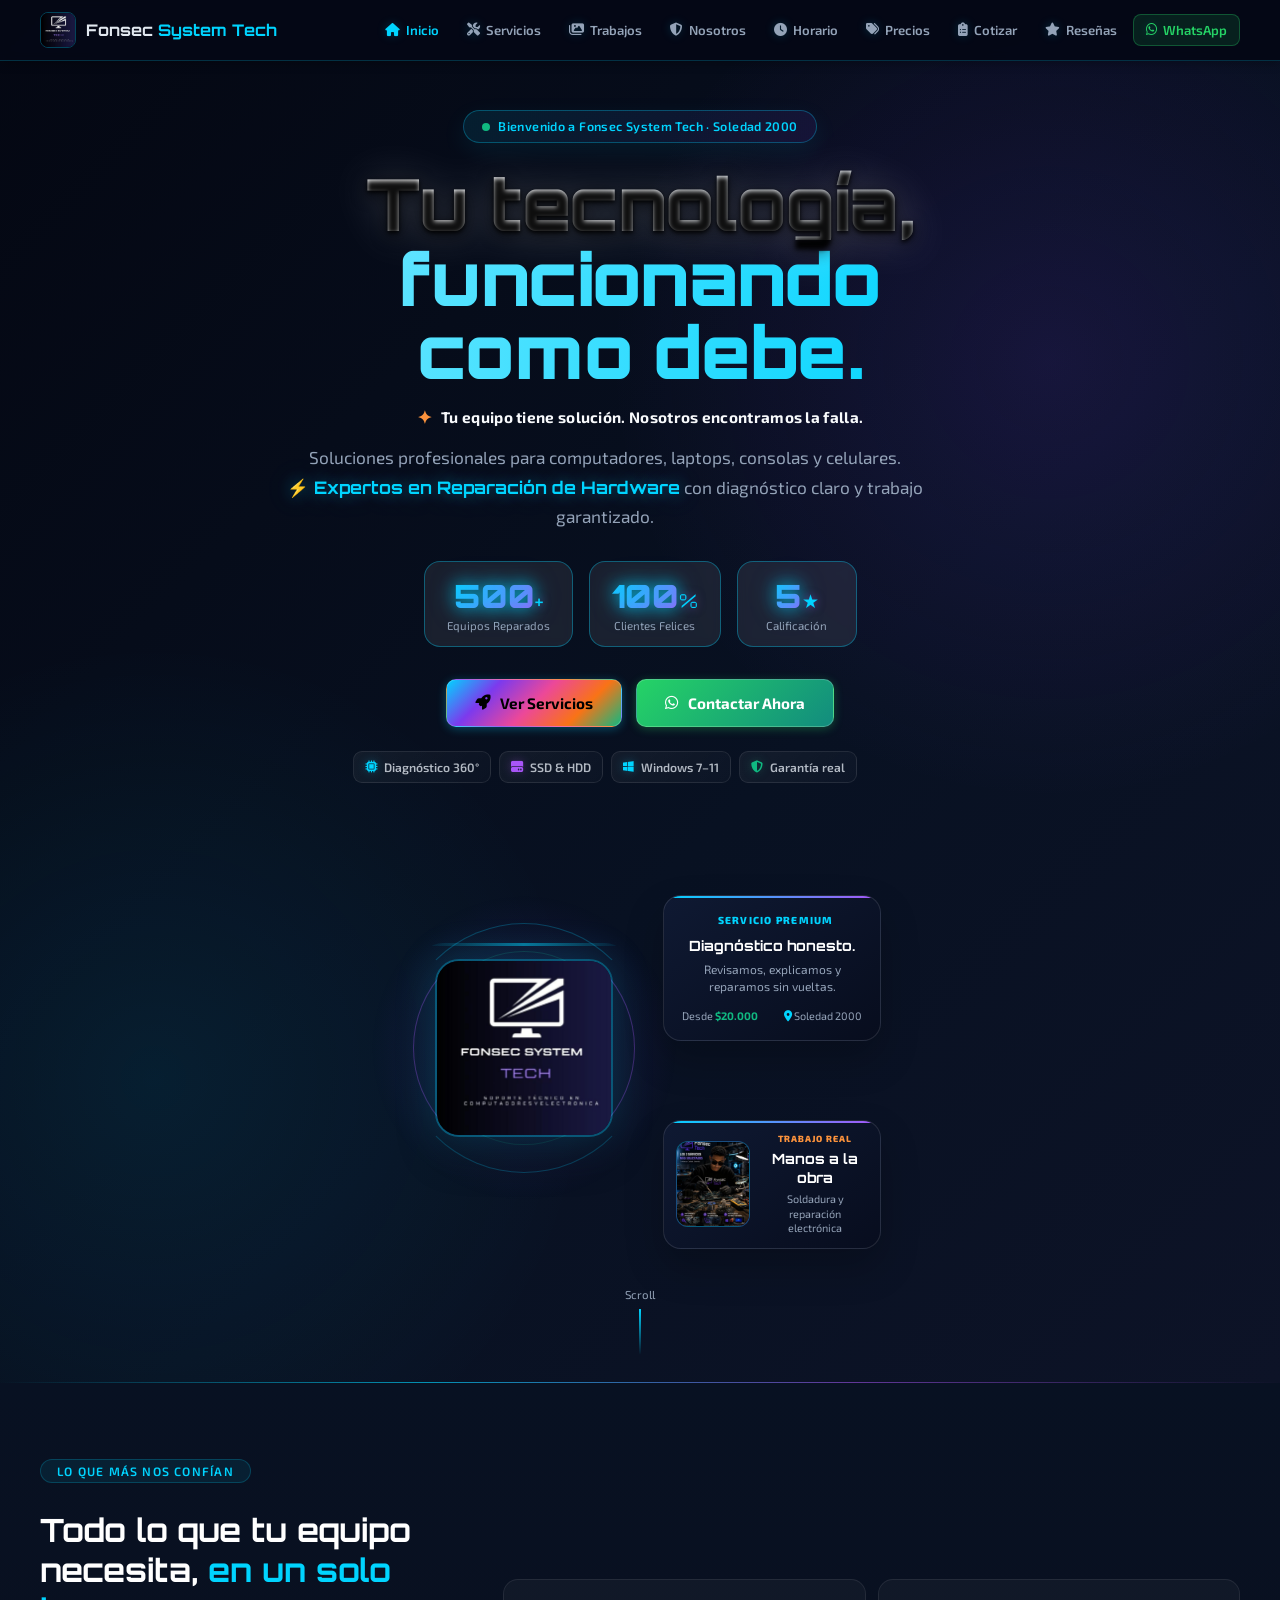
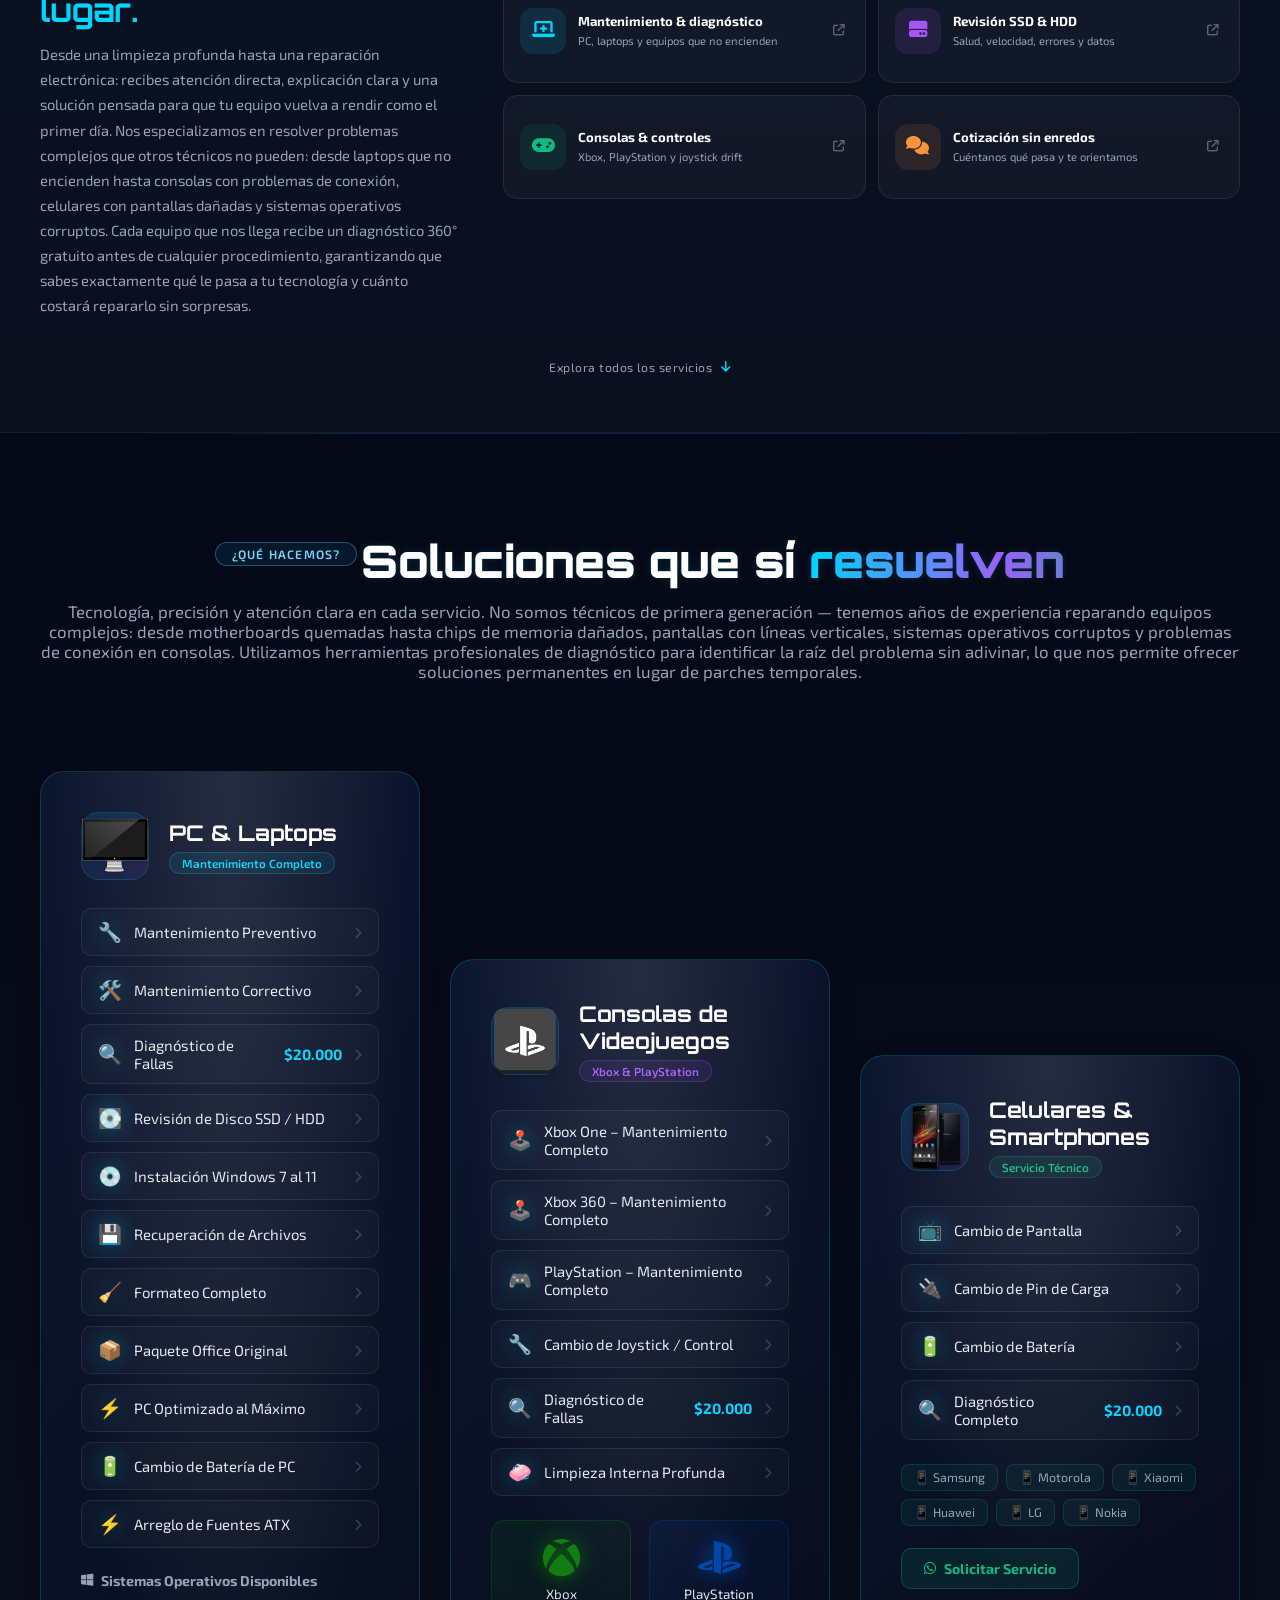
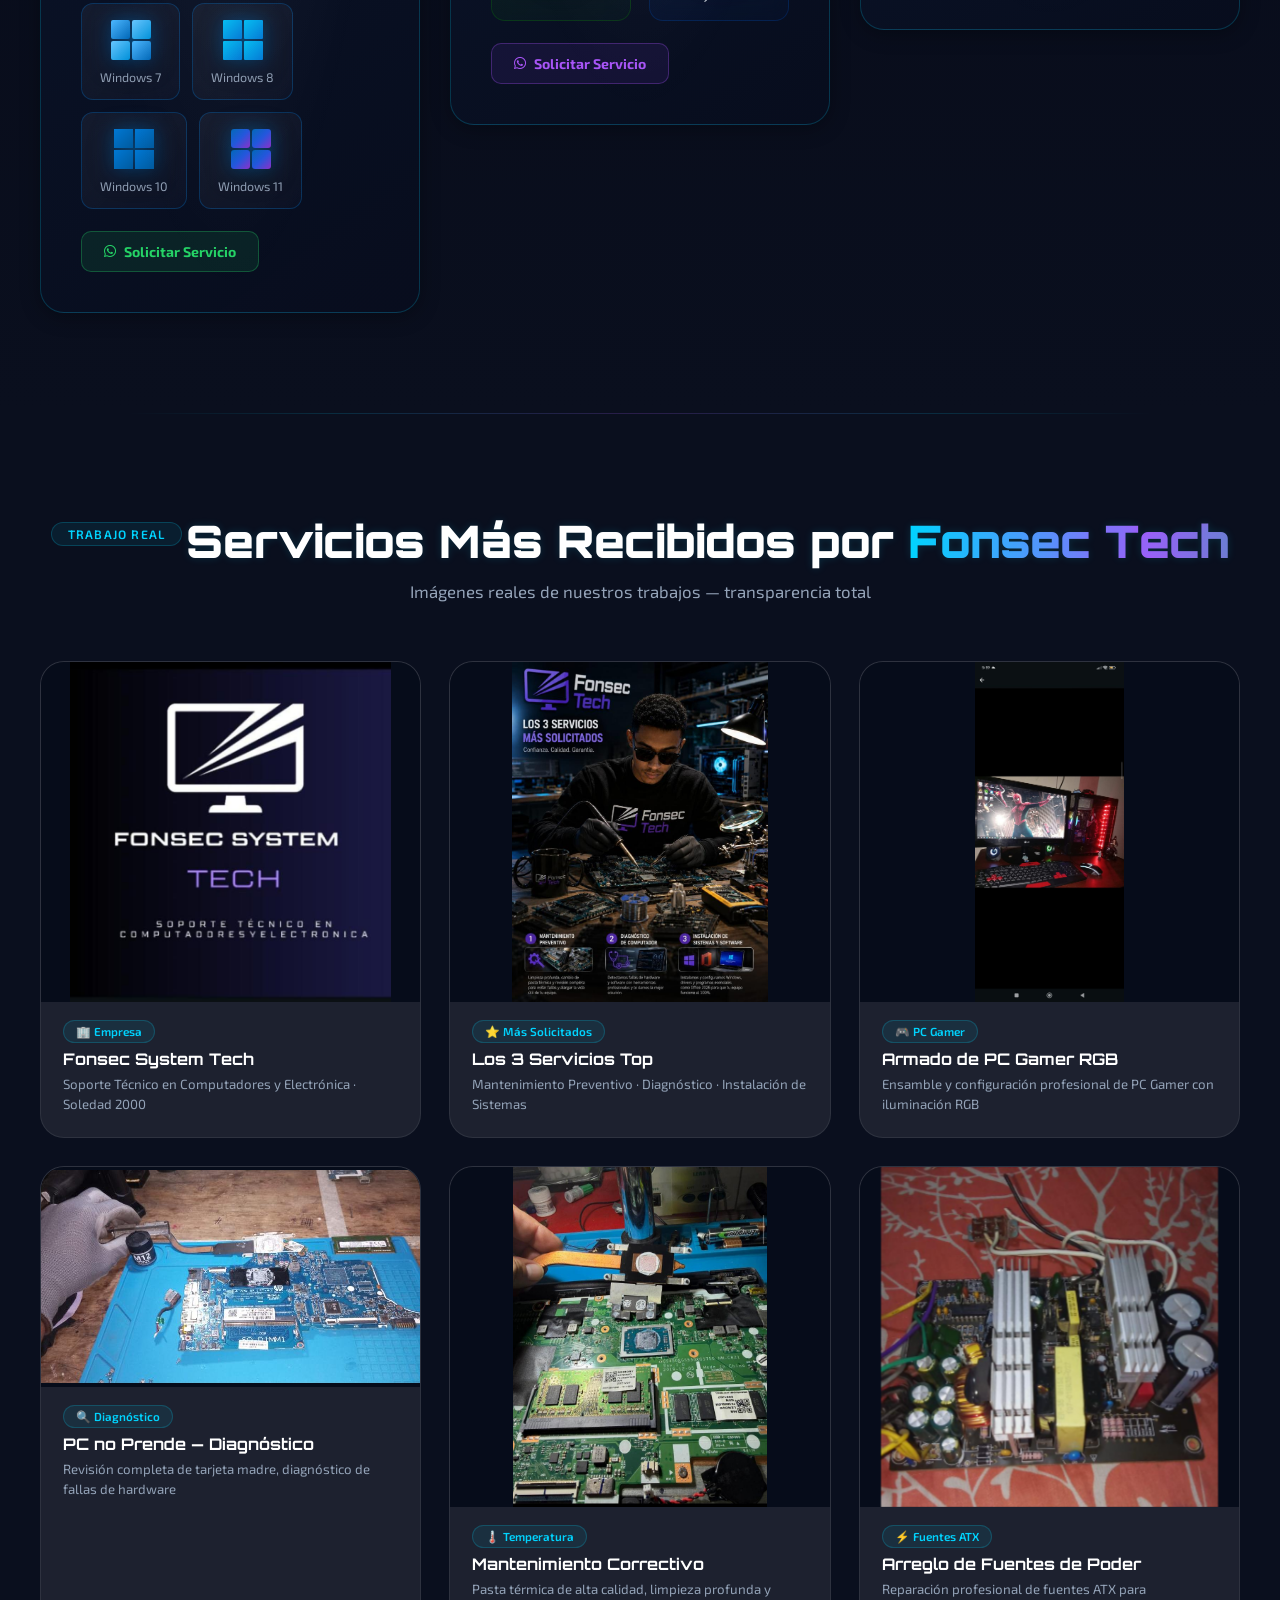
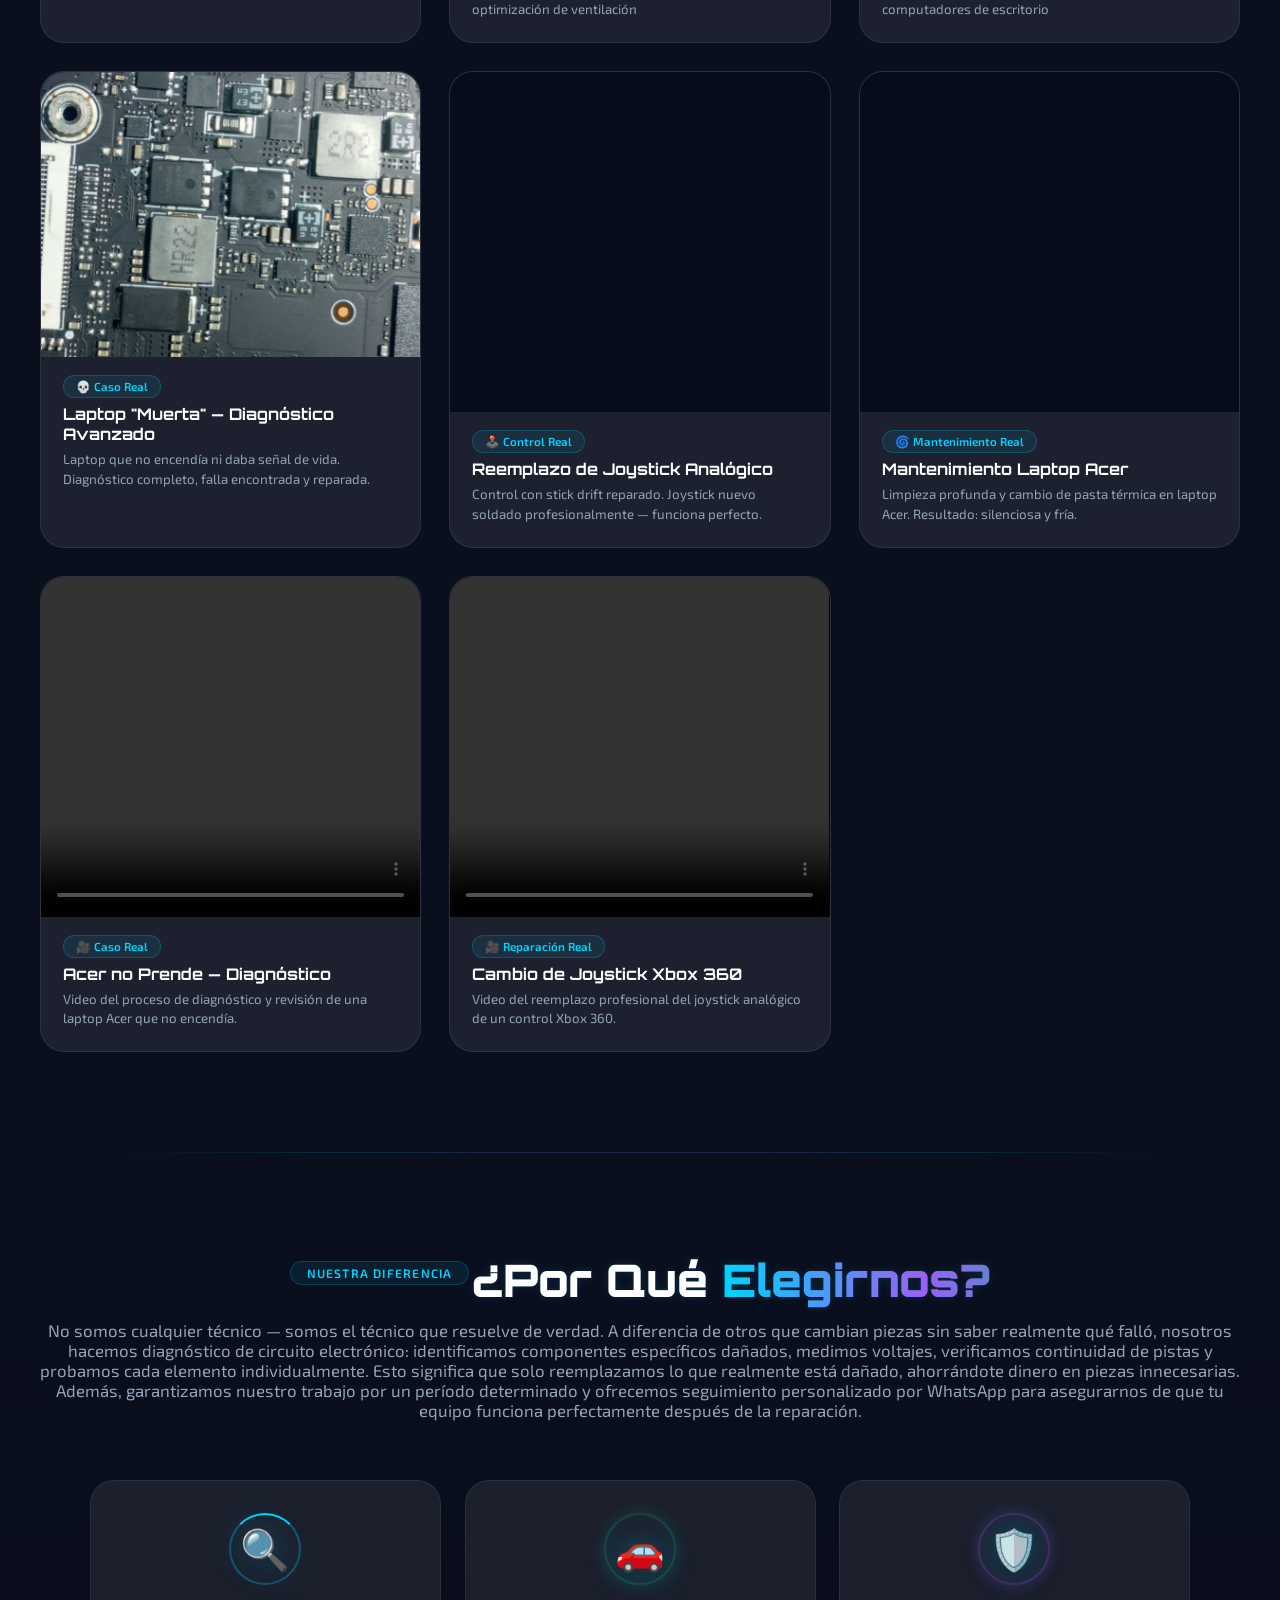
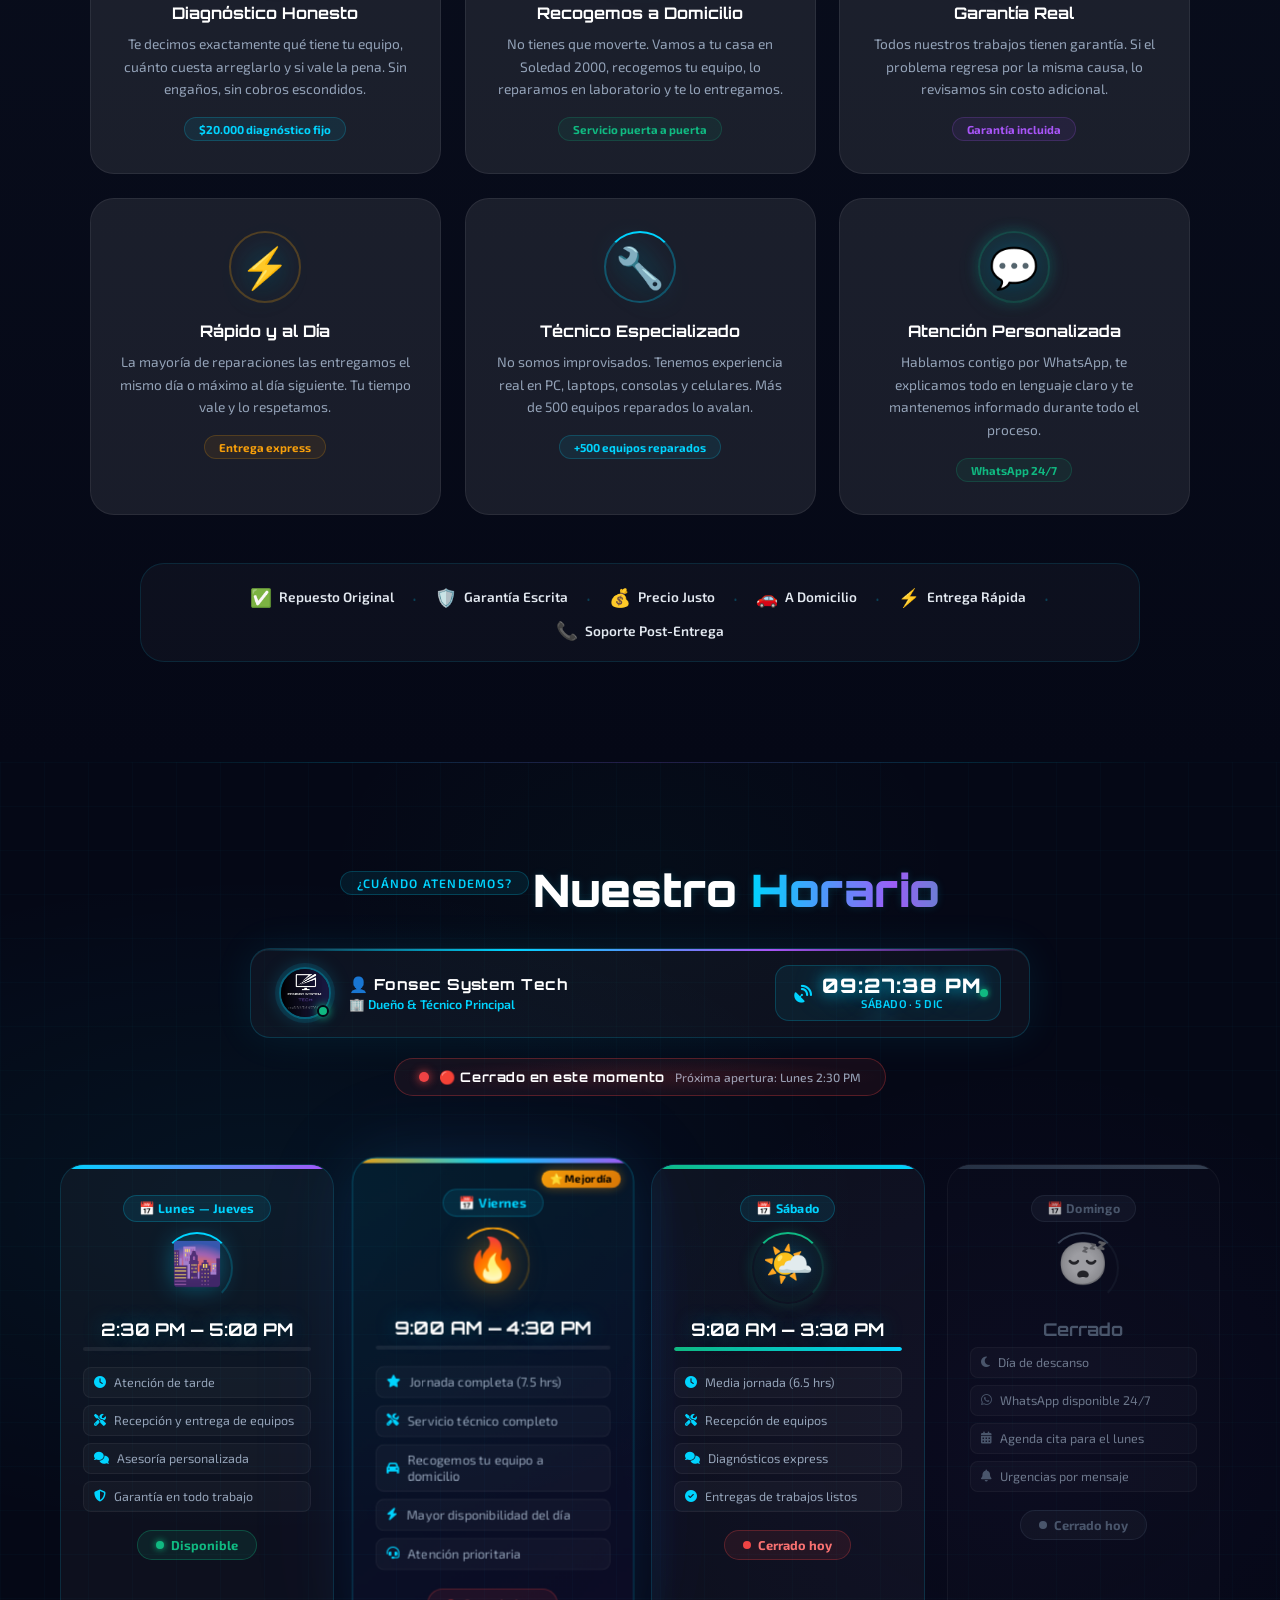
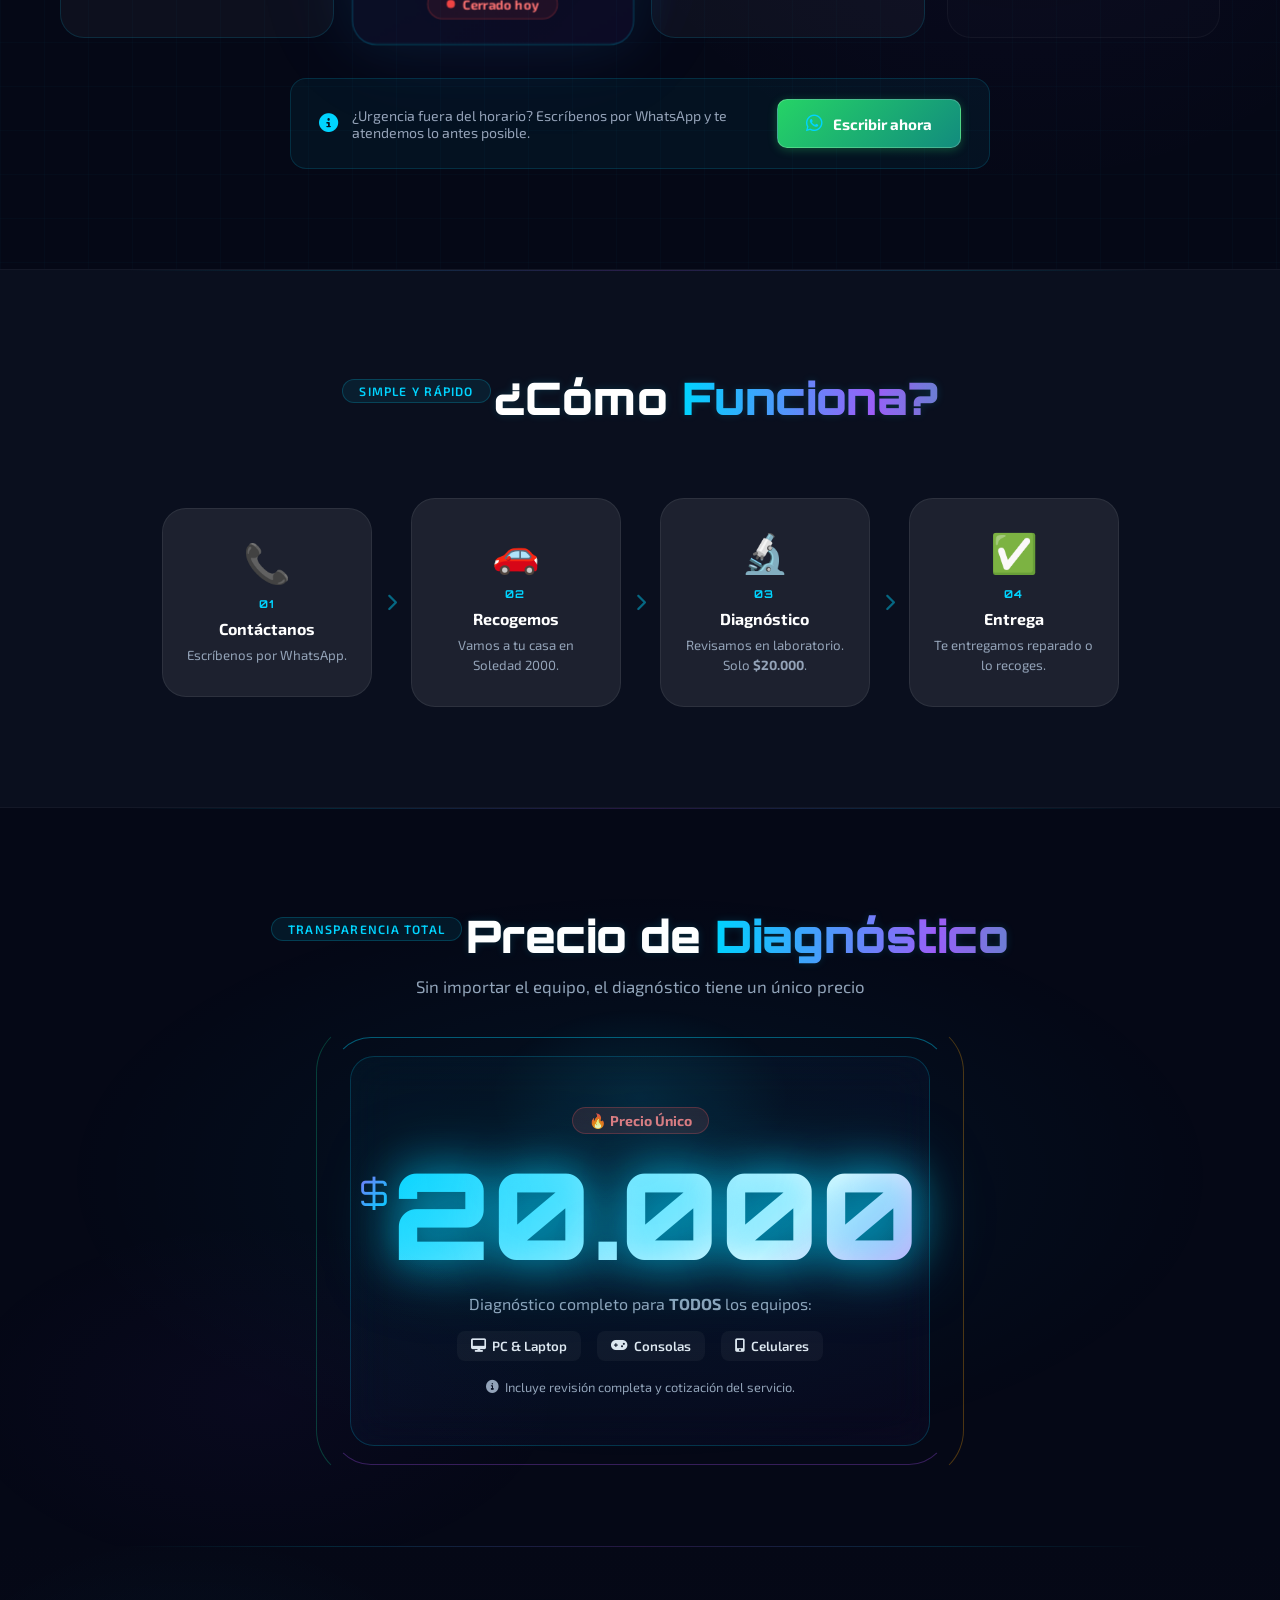
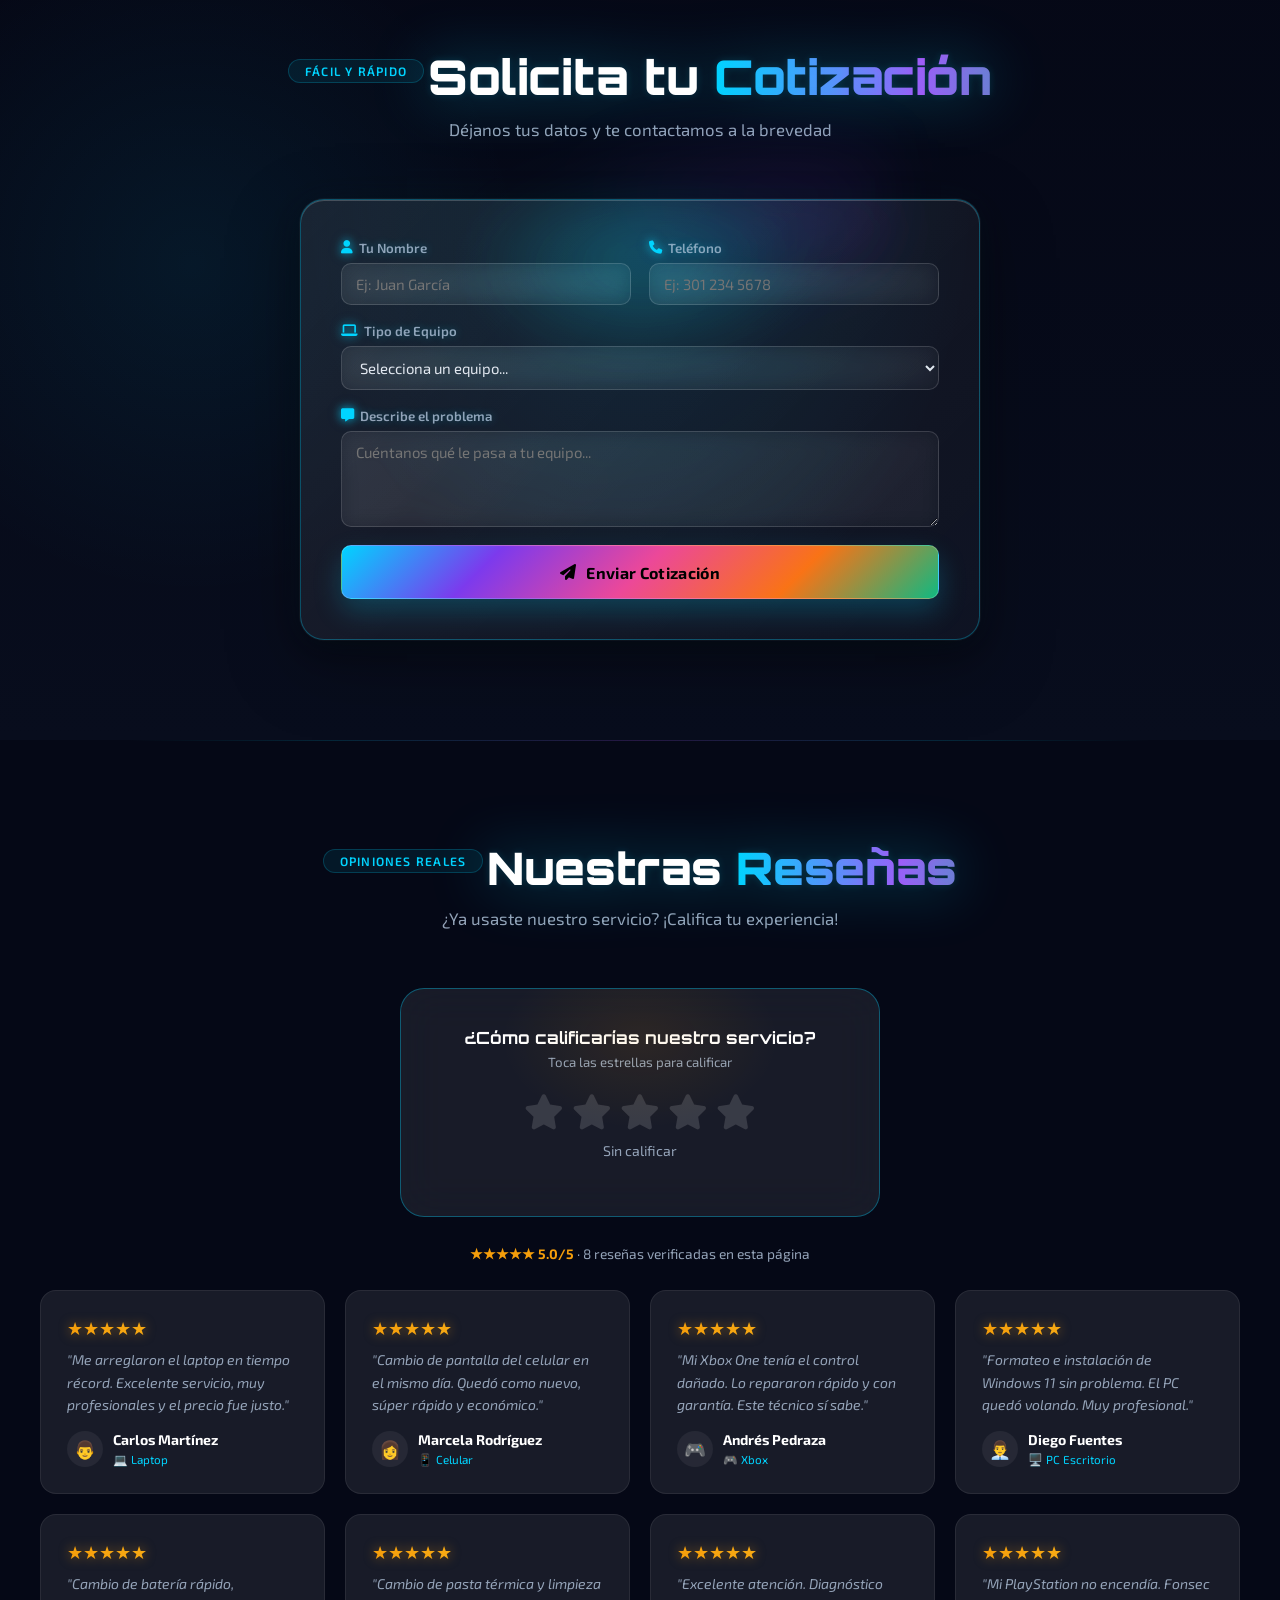
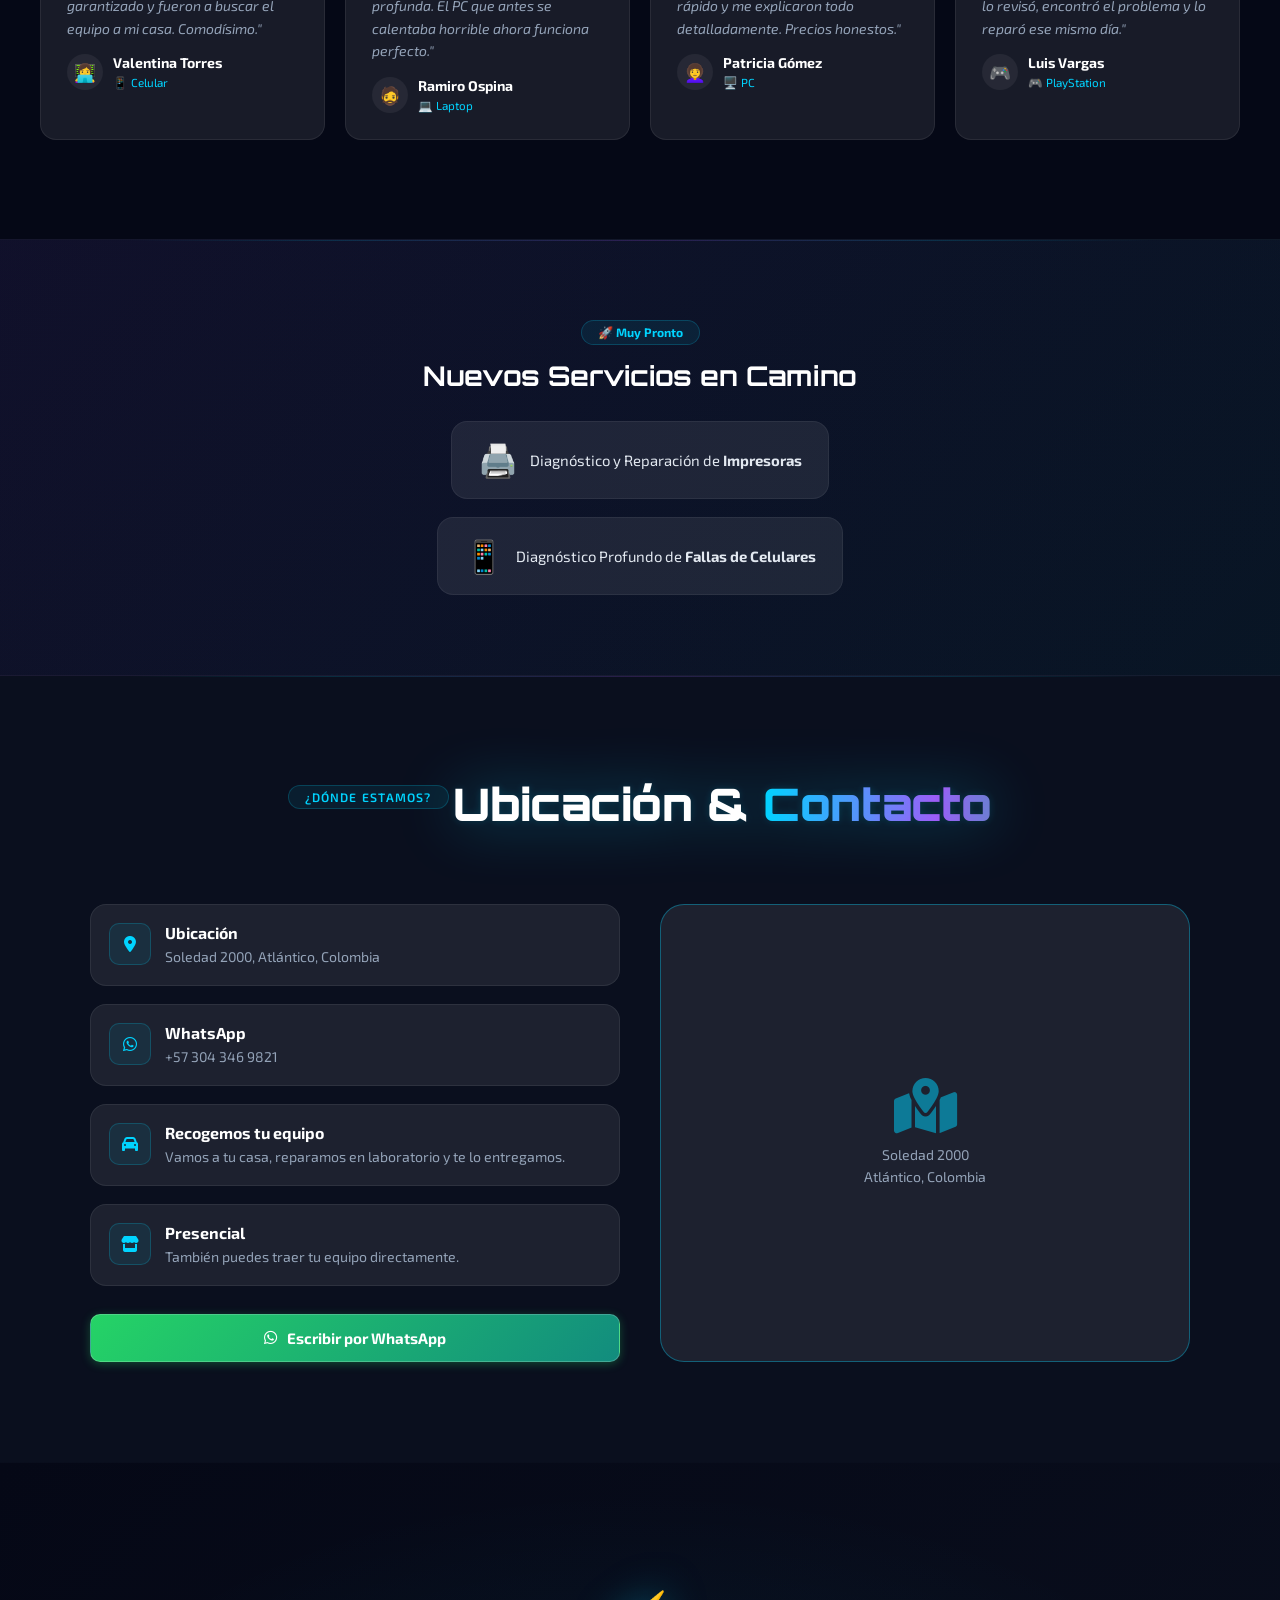
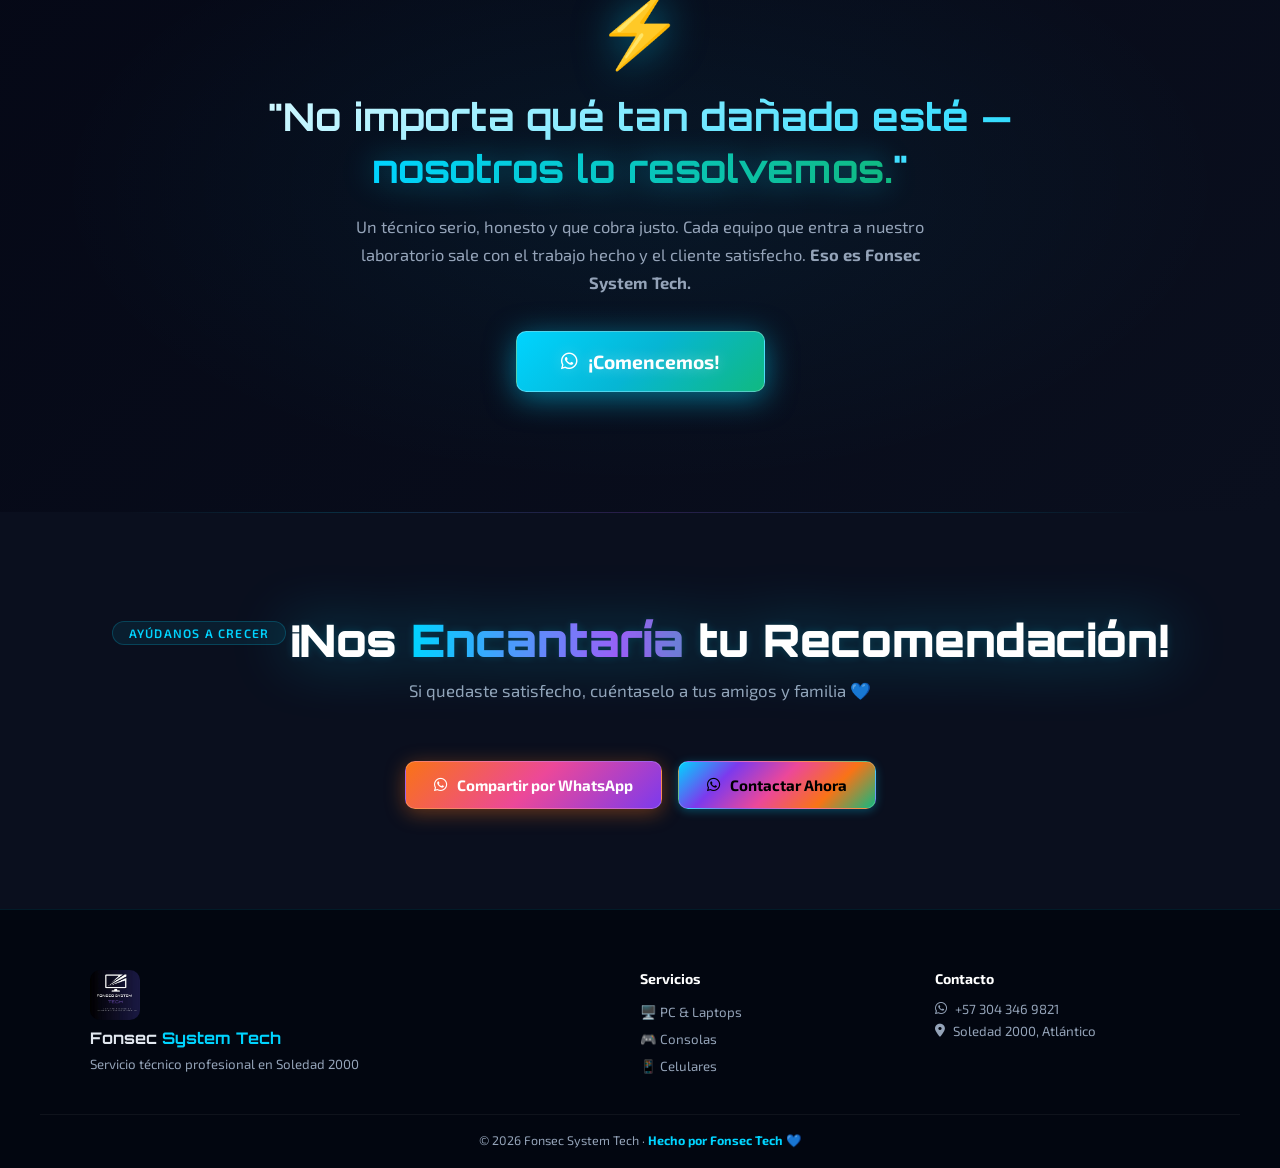
==== commit 205fb289: "Actualización de index.html desde editor web Pro" ====
--- a/index.html
+++ b/index.html
@@ -1,1199 +1,1199 @@
-<!DOCTYPE html>
-<html lang="es">
-<head>
-  <meta charset="UTF-8"/>
-  <meta name="viewport" content="width=device-width, initial-scale=1.0"/>
-  <!-- SEO & Chrome optimization -->
-  <meta name="description" content="Fonsec System Tech — Soporte técnico profesional en Soledad 2000. Reparamos PC, laptops, consolas Xbox y PlayStation, y celulares. Diagnóstico desde $20.000."/>
-  <meta name="keywords" content="soporte técnico, reparación PC, laptop, Xbox, PlayStation, celular, Soledad 2000, Barranquilla, Atlántico"/>
-  <meta name="author" content="Fonsec System Tech"/>
-  <meta name="theme-color" content="#00d4ff"/>
-  <meta name="color-scheme" content="dark"/>
-  <!-- Open Graph (preview en WhatsApp, redes) -->
-  <meta property="og:title" content="Fonsec System Tech | Soporte Técnico Profesional"/>
-  <meta property="og:description" content="Reparamos PC, laptops, consolas y celulares en Soledad 2000. Diagnóstico desde $20.000. ¡Recogemos tu equipo a domicilio!"/>
-  <meta property="og:image" content="images/Logo -  Presentacion.jpeg"/>
-  <meta property="og:type" content="website"/>
-  <!-- Render hints para Chrome -->
-  <meta http-equiv="X-UA-Compatible" content="IE=edge"/>
-  <title>Fonsec System Tech | Soporte Técnico Profesional</title>
-  <link rel="icon" href="images/Logo -  Presentacion.jpeg"/>
-
-  <!-- ▸ PERF: preconnect so DNS+TLS happen before CSS fetch -->
-  <link rel="preconnect" href="https://fonts.googleapis.com"/>
-  <link rel="preconnect" href="https://fonts.gstatic.com" crossorigin/>
-  <link rel="preconnect" href="https://cdnjs.cloudflare.com"/>
-
-  <!-- ▸ PERF: fonts non-blocking (media trick) -->
-  <link rel="stylesheet"
-        href="https://fonts.googleapis.com/css2?family=Orbitron:wght@400;700;900&family=Exo+2:wght@300;400;600;700&display=swap"
-        media="print" onload="this.media='all'"/>
-  <noscript>
-    <link href="https://fonts.googleapis.com/css2?family=Orbitron:wght@400;700;900&family=Exo+2:wght@300;400;600;700&display=swap" rel="stylesheet"/>
-  </noscript>
-
-  <!-- ▸ PERF: Font Awesome async -->
-  <link rel="stylesheet"
-        href="https://cdnjs.cloudflare.com/ajax/libs/font-awesome/6.5.0/css/all.min.css"
-        media="print" onload="this.media='all'"/>
-  <noscript>
-    <link rel="stylesheet" href="https://cdnjs.cloudflare.com/ajax/libs/font-awesome/6.5.0/css/all.min.css"/>
-  </noscript>
-
-  <!-- ▸ CSS inline critical (above-fold) — rest loaded normally -->
-  <link rel="stylesheet" href="Graficos.css"/>
-
-  <!-- ▸ PERF: hint browser about images -->
-  <link rel="preload" as="image" href="images/Logo -  Presentacion.jpeg"/>
-  
-  <!-- ▸ PERF: Lazy loading script -->
-  <script>
-    // Lazy loading nativo para imágenes que no están en el viewport
-    document.addEventListener('DOMContentLoaded', function() {
-      if ('loading' in HTMLImageElement.prototype) {
-        const images = document.querySelectorAll('img[loading="lazy"]');
-        images.forEach(img => {
-          img.loading = 'lazy';
-        });
-      } else {
-        // Fallback para navegadores que no soportan lazy loading nativo
-        const script = document.createElement('script');
-        script.src = 'https://cdnjs.cloudflare.com/ajax/libs/lazysizes/5.3.2/lazysizes.min.js';
-        document.body.appendChild(script);
-      }
-    });
-  </script>
-</head>
-<body class="performance-lite">
-
-<!-- PARTICLES -->
-<div id="particles-bg"></div>
-
-<!-- ════════════════════════════════════════
-     MODAL DE DETALLE DE SERVICIO
-════════════════════════════════════════ -->
-<div class="modal-overlay" id="modalOverlay">
-  <div class="modal-box" id="modalBox">
-    <button class="modal-close" id="modalClose"><i class="fas fa-times"></i></button>
-    <div class="modal-icon" id="modalIcon"></div>
-    <h2 class="modal-title" id="modalTitle"></h2>
-    <p  class="modal-sub"   id="modalSub"></p>
-    <ul class="modal-list"  id="modalList"></ul>
-    <div class="modal-price">
-      <span class="modal-price-label">💰 Diagnóstico desde</span>
-      <span class="modal-price-val">$20.000</span>
-    </div>
-    <a href="https://wa.me/573043469821?text=Hola%20Fonsec%20Necesito%20de%20tu%20ayuda%20con%20un%20equipo"
-       class="btn btn-whatsapp modal-wa" target="_blank" rel="noopener">
-      <i class="fab fa-whatsapp"></i> Solicitar este servicio
-    </a>
-  </div>
-</div>
-
-<!-- ════════════════════════════════════════
-     NAVBAR
-════════════════════════════════════════ -->
-<nav class="navbar" id="navbar">
-  <div class="nav-logo">
-    <img src="images/Logo -  Presentacion.jpeg" class="nav-logo-img" alt="Logo Fonsec"/>
-    <span class="logo-text">Fonsec <span class="logo-accent">System Tech</span></span>
-  </div>
-  <ul class="nav-links" id="navLinks">
-    <li><a href="#inicio"    class="nav-link"><i class="fas fa-home"></i> Inicio</a></li>
-    <li><a href="#servicios" class="nav-link"><i class="fas fa-tools"></i> Servicios</a></li>
-    <li><a href="#trabajos"  class="nav-link"><i class="fas fa-images"></i> Trabajos</a></li>
-    <li><a href="#porque"   class="nav-link"><i class="fas fa-shield-alt"></i> Nosotros</a></li>
-    <li><a href="#horario"   class="nav-link"><i class="fas fa-clock"></i> Horario</a></li>
-    <li><a href="#precios"   class="nav-link"><i class="fas fa-tags"></i> Precios</a></li>
-    <li><a href="#cotizar"   class="nav-link"><i class="fas fa-clipboard-list"></i> Cotizar</a></li>
-    <li><a href="#resenas"   class="nav-link"><i class="fas fa-star"></i> Reseñas</a></li>
-    <li><a href="https://wa.me/573043469821?text=Hola%20Fonsec%20Necesito%20de%20tu%20ayuda%20con%20un%20equipo"
-           class="nav-link cta-nav" target="_blank" rel="noopener">
-      <i class="fab fa-whatsapp"></i> WhatsApp
-    </a></li>
-  </ul>
-  <button class="hamburger" id="hamburger"><span></span><span></span><span></span></button>
-</nav>
-
-<!-- ════════════════════════════════════════
-     HERO — logo fijo + stats
-════════════════════════════════════════ -->
-<section class="hero" id="inicio">
-  <div class="hero-glow"></div>
-  <div class="hero-grid"></div>
-
-  <div class="hero-content">
-    <div class="hero-badge"><span class="badge-dot"></span> Bienvenido a Fonsec System Tech · Soledad 2000</div>
-    <h1 class="hero-title">
-      <span class="title-line">Tu tecnología,</span>
-      <span class="title-line accent">funcionando como debe.</span>
-    </h1>
-    <p class="hero-motto">Tu equipo tiene solución. Nosotros encontramos la falla.</p>
-    <p class="hero-subtitle">
-      Soluciones profesionales para computadores, laptops, consolas y celulares.<br/>
-      <span class="typewriter" id="typewriter"></span> con diagnóstico claro y trabajo garantizado.
-    </p>
-    <div class="hero-stats">
-      <div class="stat-card">
-        <span class="stat-num" id="statEquipos">500</span><span class="stat-sym">+</span>
-        <span class="stat-label">Equipos Reparados</span>
-      </div>
-      <div class="stat-card">
-        <span class="stat-num" id="statClientes">100</span><span class="stat-sym">%</span>
-        <span class="stat-label">Clientes Felices</span>
-      </div>
-      <div class="stat-card">
-        <span class="stat-num" id="statEstrellas">5</span><span class="stat-sym">★</span>
-        <span class="stat-label">Calificación</span>
-      </div>
-    </div>
-    <div class="hero-buttons">
-      <a href="#servicios" class="btn btn-primary"><i class="fas fa-rocket"></i> Ver Servicios</a>
-      <a href="https://wa.me/573043469821?text=Hola%20Fonsec%20Necesito%20de%20tu%20ayuda%20con%20un%20equipo"
-         class="btn btn-whatsapp" target="_blank" rel="noopener">
-        <i class="fab fa-whatsapp"></i> Contactar Ahora
-      </a>
-    </div>
-    <div class="hero-highlights" aria-label="Especialidades de Fonsec System Tech">
-      <span><i class="fas fa-microchip"></i> Diagnóstico 360°</span>
-      <span><i class="fas fa-hard-drive"></i> SSD &amp; HDD</span>
-      <span><i class="fab fa-windows"></i> Windows 7–11</span>
-      <span><i class="fas fa-shield-halved"></i> Garantía real</span>
-    </div>
-  </div>
-
-  <!-- LOGO FIJO CON ANILLOS 4K -->
-  <div class="hero-visual">
-    <div class="hero-logo-wrap">
-      <div class="hero-logo-ring ring1"></div>
-      <div class="hero-logo-ring ring2"></div>
-      <div class="hero-logo-ring ring3"></div>
-      <div class="hero-logo-ring ring4"></div>
-      <div class="hero-logo-glow-outer"></div>
-      <img src="images/Logo -  Presentacion.jpeg" class="hero-logo-img" alt="Fonsec System Tech"/>
-      <div class="hero-logo-scanline"></div>
-    </div>
-    <div class="hero-service-panel">
-      <span class="hero-panel-kicker"><i class="fas fa-sparkles"></i> SERVICIO PREMIUM</span>
-      <strong>Diagnóstico honesto.</strong>
-      <span>Revisamos, explicamos y reparamos sin vueltas.</span>
-      <div class="hero-panel-meta"><span>Desde <b>$20.000</b></span><span><i class="fas fa-location-dot"></i> Soledad 2000</span></div>
-    </div>
-    <div class="hero-photo-card">
-      <div class="hero-photo-frame">
-        <img src="images/foto-soldando.jpeg" alt="Técnico de Fonsec System Tech soldando" loading="lazy" decoding="async" onerror="this.hidden=true;this.parentElement.classList.add('photo-missing')"/>
-        <div class="photo-fallback"><i class="fas fa-user-gear"></i><span>Tu foto soldando</span><small>Guárdala como<br/><b>images/foto-soldando.jpeg</b></small></div>
-      </div>
-      <div><span class="photo-label">TRABAJO REAL</span><strong>Manos a la obra</strong><small>Soldadura y reparación electrónica</small></div>
-    </div>
-  </div>
-
-  <div class="scroll-indicator"><span>Scroll</span><div class="scroll-line"></div></div>
-</section>
-
-<!-- ════════════════════════════════════════
-     PRESENTACIÓN RÁPIDA
-════════════════════════════════════════ -->
-<section class="top-services" aria-label="Servicios destacados">
-  <div class="top-services-inner">
-    <div class="top-services-intro">
-      <span class="section-tag">Lo que más nos confían</span>
-      <h2>Todo lo que tu equipo necesita, <span class="accent">en un solo lugar.</span></h2>
-      <p>Desde una limpieza profunda hasta una reparación electrónica: recibes atención directa, explicación clara y una solución pensada para que tu equipo vuelva a rendir como el primer día. Nos especializamos en resolver problemas complejos que otros técnicos no pueden: desde laptops que no encienden hasta consolas con problemas de conexión, celulares con pantallas dañadas y sistemas operativos corruptos. Cada equipo que nos llega recibe un diagnóstico 360° gratuito antes de cualquier procedimiento, garantizando que sabes exactamente qué le pasa a tu tecnología y cuánto costará repararlo sin sorpresas.</p>
-    </div>
-    <div class="top-services-grid">
-      <a class="top-service-card top-service-cyan" href="#servicios">
-        <span class="top-service-icon"><i class="fas fa-laptop-medical"></i></span>
-        <span><b>Mantenimiento &amp; diagnóstico</b><small>PC, laptops y equipos que no encienden</small></span>
-        <i class="fas fa-arrow-up-right-from-square top-service-arrow"></i>
-      </a>
-      <a class="top-service-card top-service-purple" href="#servicios">
-        <span class="top-service-icon"><i class="fas fa-hard-drive"></i></span>
-        <span><b>Revisión SSD &amp; HDD</b><small>Salud, velocidad, errores y datos</small></span>
-        <i class="fas fa-arrow-up-right-from-square top-service-arrow"></i>
-      </a>
-      <a class="top-service-card top-service-green" href="#servicios">
-        <span class="top-service-icon"><i class="fas fa-gamepad"></i></span>
-        <span><b>Consolas &amp; controles</b><small>Xbox, PlayStation y joystick drift</small></span>
-        <i class="fas fa-arrow-up-right-from-square top-service-arrow"></i>
-      </a>
-      <a class="top-service-card top-service-orange" href="#cotizar">
-        <span class="top-service-icon"><i class="fas fa-comments"></i></span>
-        <span><b>Cotización sin enredos</b><small>Cuéntanos qué pasa y te orientamos</small></span>
-        <i class="fas fa-arrow-up-right-from-square top-service-arrow"></i>
-      </a>
-    </div>
-  </div>
-  <a href="#servicios" class="keep-scrolling"><span>Explora todos los servicios</span><i class="fas fa-arrow-down"></i></a>
-</section>
-
-<!-- ════════════════════════════════════════
-     SERVICIOS
-════════════════════════════════════════ -->
-<section class="section servicios" id="servicios">
-  <div class="section-header reveal">
-    <span class="section-tag">¿Qué hacemos?</span>
-      <h2 class="section-title">Soluciones que sí <span class="accent">resuelven</span></h2>
-      <p class="section-sub">Tecnología, precisión y atención clara en cada servicio. No somos técnicos de primera generación — tenemos años de experiencia reparando equipos complejos: desde motherboards quemadas hasta chips de memoria dañados, pantallas con líneas verticales, sistemas operativos corruptos y problemas de conexión en consolas. Utilizamos herramientas profesionales de diagnóstico para identificar la raíz del problema sin adivinar, lo que nos permite ofrecer soluciones permanentes en lugar de parches temporales.</p>
-  </div>
-
-  <!-- PC & LAPTOPS -->
-  <div class="service-block reveal">
-    <div class="service-label-side">01</div>
-    <div class="service-card mega-card" data-tilt>
-      <div class="card-glow"></div>
-      <div class="card-header">
-        <div class="service-icon-wrap">
-          <img src="images-servicios/Pc-Lapto.png" class="service-emoji-img" alt="PC Laptop"/>
-        </div>
-        <div class="card-title-wrap">
-          <h3>PC &amp; Laptops</h3>
-          <span class="card-tag">Mantenimiento Completo</span>
-        </div>
-      </div>
-      <div class="card-body">
-        <ul class="service-list">
-          <li class="svc-item" data-svc="pc-preventivo">
-            <span class="list-icon">🔧</span><span>Mantenimiento Preventivo</span>
-            <span class="svc-arrow"><i class="fas fa-chevron-right"></i></span>
-          </li>
-          <li class="svc-item" data-svc="pc-correctivo">
-            <span class="list-icon">🛠️</span><span>Mantenimiento Correctivo</span>
-            <span class="svc-arrow"><i class="fas fa-chevron-right"></i></span>
-          </li>
-          <li class="svc-item" data-svc="pc-diagnostico">
-            <span class="list-icon">🔍</span><span>Diagnóstico de Fallas</span>
-            <strong class="price-inline">$20.000</strong>
-            <span class="svc-arrow"><i class="fas fa-chevron-right"></i></span>
-          </li>
-          <li class="svc-item" data-svc="pc-discos">
-            <span class="list-icon">💽</span><span>Revisión de Disco SSD / HDD</span>
-            <span class="svc-arrow"><i class="fas fa-chevron-right"></i></span>
-          </li>
-          <li class="svc-item" data-svc="pc-windows">
-            <span class="list-icon">💿</span><span>Instalación Windows 7 al 11</span>
-            <span class="svc-arrow"><i class="fas fa-chevron-right"></i></span>
-          </li>
-          <li class="svc-item" data-svc="pc-recuperacion">
-            <span class="list-icon">💾</span><span>Recuperación de Archivos</span>
-            <span class="svc-arrow"><i class="fas fa-chevron-right"></i></span>
-          </li>
-          <li class="svc-item" data-svc="pc-formateo">
-            <span class="list-icon">🧹</span><span>Formateo Completo</span>
-            <span class="svc-arrow"><i class="fas fa-chevron-right"></i></span>
-          </li>
-          <li class="svc-item" data-svc="pc-office">
-            <span class="list-icon">📦</span><span>Paquete Office Original</span>
-            <span class="svc-arrow"><i class="fas fa-chevron-right"></i></span>
-          </li>
-          <li class="svc-item" data-svc="pc-optimizacion">
-            <span class="list-icon">⚡</span><span>PC Optimizado al Máximo</span>
-            <span class="svc-arrow"><i class="fas fa-chevron-right"></i></span>
-          </li>
-          <li class="svc-item" data-svc="pc-bateria">
-            <span class="list-icon">🔋</span><span>Cambio de Batería de PC</span>
-            <span class="svc-arrow"><i class="fas fa-chevron-right"></i></span>
-          </li>
-          <li class="svc-item" data-svc="pc-fuente">
-            <span class="list-icon">⚡</span><span>Arreglo de Fuentes ATX</span>
-            <span class="svc-arrow"><i class="fas fa-chevron-right"></i></span>
-          </li>
-        </ul>
-        <div class="windows-grid">
-          <h4 class="windows-title"><i class="fab fa-windows"></i> Sistemas Operativos Disponibles</h4>
-          <div class="win-cards">
-            <div class="win-card" data-version="7">
-              <svg class="win-svg" viewBox="0 0 88 88"><defs><linearGradient id="g7a" x1="0%" y1="0%" x2="100%" y2="100%"><stop offset="0%" stop-color="#4db8ff"/><stop offset="100%" stop-color="#0067b8"/></linearGradient><linearGradient id="g7b" x1="0%" y1="0%" x2="100%" y2="100%"><stop offset="0%" stop-color="#66c6ff"/><stop offset="100%" stop-color="#0090d9"/></linearGradient></defs><rect x="4" y="4" width="38" height="38" rx="4" fill="url(#g7a)"/><rect x="46" y="4" width="38" height="38" rx="4" fill="url(#g7b)"/><rect x="4" y="46" width="38" height="38" rx="4" fill="url(#g7b)"/><rect x="46" y="46" width="38" height="38" rx="4" fill="url(#g7a)"/></svg>
-              <span>Windows 7</span>
-            </div>
-            <div class="win-card" data-version="8">
-              <svg class="win-svg" viewBox="0 0 88 88"><defs><linearGradient id="g8" x1="0%" y1="0%" x2="100%" y2="100%"><stop offset="0%" stop-color="#00bcf2"/><stop offset="100%" stop-color="#0078d4"/></linearGradient></defs><rect x="4" y="4" width="38" height="38" rx="2" fill="url(#g8)"/><rect x="46" y="4" width="38" height="38" rx="2" fill="url(#g8)"/><rect x="4" y="46" width="38" height="38" rx="2" fill="url(#g8)"/><rect x="46" y="46" width="38" height="38" rx="2" fill="url(#g8)"/></svg>
-              <span>Windows 8</span>
-            </div>
-            <div class="win-card" data-version="10">
-              <svg class="win-svg" viewBox="0 0 88 88"><defs><linearGradient id="g10" x1="0%" y1="0%" x2="100%" y2="100%"><stop offset="0%" stop-color="#0078d4"/><stop offset="100%" stop-color="#005a9e"/></linearGradient></defs><rect x="4" y="4" width="38" height="38" fill="url(#g10)"/><rect x="46" y="4" width="38" height="38" fill="url(#g10)"/><rect x="4" y="46" width="38" height="38" fill="url(#g10)"/><rect x="46" y="46" width="38" height="38" fill="url(#g10)"/></svg>
-              <span>Windows 10</span>
-            </div>
-            <div class="win-card" data-version="11">
-              <svg class="win-svg" viewBox="0 0 88 88"><defs><linearGradient id="g11" x1="0%" y1="0%" x2="100%" y2="100%"><stop offset="0%" stop-color="#0067b8"/><stop offset="50%" stop-color="#2255dd"/><stop offset="100%" stop-color="#8b2fc9"/></linearGradient></defs><rect x="4" y="4" width="38" height="38" rx="6" fill="url(#g11)"/><rect x="46" y="4" width="38" height="38" rx="6" fill="url(#g11)"/><rect x="4" y="46" width="38" height="38" rx="6" fill="url(#g11)"/><rect x="46" y="46" width="38" height="38" rx="6" fill="url(#g11)"/></svg>
-              <span>Windows 11</span>
-            </div>
-          </div>
-        </div>
-      </div>
-      <a href="https://wa.me/573043469821?text=Hola%20Fonsec%20Necesito%20de%20tu%20ayuda%20con%20un%20equipo" class="card-btn" target="_blank" rel="noopener"><i class="fab fa-whatsapp"></i> Solicitar Servicio</a>
-    </div>
-  </div>
-
-  <!-- CONSOLAS -->
-  <div class="service-block reverse reveal">
-    <div class="service-label-side">02</div>
-    <div class="service-card mega-card" data-tilt>
-      <div class="card-glow glow-purple"></div>
-      <div class="card-header">
-        <div class="service-icon-wrap">
-          <img src="images-servicios/Jostick.png" class="service-emoji-img" alt="Joystick"/>
-        </div>
-        <div class="card-title-wrap">
-          <h3>Consolas de Videojuegos</h3>
-          <span class="card-tag tag-purple">Xbox &amp; PlayStation</span>
-        </div>
-      </div>
-      <div class="card-body">
-        <ul class="service-list">
-          <li class="svc-item" data-svc="con-xbox1">
-            <span class="list-icon">🕹️</span><span>Xbox One – Mantenimiento Completo</span>
-            <span class="svc-arrow"><i class="fas fa-chevron-right"></i></span>
-          </li>
-          <li class="svc-item" data-svc="con-xbox360">
-            <span class="list-icon">🕹️</span><span>Xbox 360 – Mantenimiento Completo</span>
-            <span class="svc-arrow"><i class="fas fa-chevron-right"></i></span>
-          </li>
-          <li class="svc-item" data-svc="con-ps">
-            <span class="list-icon">🎮</span><span>PlayStation – Mantenimiento Completo</span>
-            <span class="svc-arrow"><i class="fas fa-chevron-right"></i></span>
-          </li>
-          <li class="svc-item" data-svc="con-joystick">
-            <span class="list-icon">🔧</span><span>Cambio de Joystick / Control</span>
-            <span class="svc-arrow"><i class="fas fa-chevron-right"></i></span>
-          </li>
-          <li class="svc-item" data-svc="con-diagnostico">
-            <span class="list-icon">🔍</span><span>Diagnóstico de Fallas</span>
-            <strong class="price-inline">$20.000</strong>
-            <span class="svc-arrow"><i class="fas fa-chevron-right"></i></span>
-          </li>
-          <li class="svc-item" data-svc="con-limpieza">
-            <span class="list-icon">🧼</span><span>Limpieza Interna Profunda</span>
-            <span class="svc-arrow"><i class="fas fa-chevron-right"></i></span>
-          </li>
-        </ul>
-        <div class="consolas-logos">
-          <div class="consola-logo xbox"><i class="fab fa-xbox"></i><span>Xbox</span></div>
-          <div class="consola-logo ps"><i class="fab fa-playstation"></i><span>PlayStation</span></div>
-        </div>
-      </div>
-      <a href="https://wa.me/573043469821?text=Hola%20Fonsec%20Necesito%20de%20tu%20ayuda%20con%20un%20equipo" class="card-btn btn-purple" target="_blank" rel="noopener"><i class="fab fa-whatsapp"></i> Solicitar Servicio</a>
-    </div>
-  </div>
-
-  <!-- CELULARES -->
-  <div class="service-block reveal">
-    <div class="service-label-side">03</div>
-    <div class="service-card mega-card" data-tilt>
-      <div class="card-glow glow-green"></div>
-      <div class="card-header">
-        <div class="service-icon-wrap">
-          <img src="images-servicios/Celular.png" class="service-emoji-img" alt="Celular"/>
-        </div>
-        <div class="card-title-wrap">
-          <h3>Celulares &amp; Smartphones</h3>
-          <span class="card-tag tag-green">Servicio Técnico</span>
-        </div>
-      </div>
-      <div class="card-body">
-        <ul class="service-list">
-          <li class="svc-item" data-svc="cel-pantalla">
-            <span class="list-icon">📺</span><span>Cambio de Pantalla</span>
-            <span class="svc-arrow"><i class="fas fa-chevron-right"></i></span>
-          </li>
-          <li class="svc-item" data-svc="cel-pin">
-            <span class="list-icon">🔌</span><span>Cambio de Pin de Carga</span>
-            <span class="svc-arrow"><i class="fas fa-chevron-right"></i></span>
-          </li>
-          <li class="svc-item" data-svc="cel-bateria">
-            <span class="list-icon">🔋</span><span>Cambio de Batería</span>
-            <span class="svc-arrow"><i class="fas fa-chevron-right"></i></span>
-          </li>
-          <li class="svc-item" data-svc="cel-diagnostico">
-            <span class="list-icon">🔍</span><span>Diagnóstico Completo</span>
-            <strong class="price-inline">$20.000</strong>
-            <span class="svc-arrow"><i class="fas fa-chevron-right"></i></span>
-          </li>
-        </ul>
-        <div class="phone-brands">
-          <span class="brand-tag">📱 Samsung</span>
-          <span class="brand-tag">📱 Motorola</span>
-          <span class="brand-tag">📱 Xiaomi</span>
-          <span class="brand-tag">📱 Huawei</span>
-          <span class="brand-tag">📱 LG</span>
-          <span class="brand-tag">📱 Nokia</span>
-        </div>
-      </div>
-      <a href="https://wa.me/573043469821?text=Hola%20Fonsec%20Necesito%20de%20tu%20ayuda%20con%20un%20equipo" class="card-btn btn-green" target="_blank" rel="noopener"><i class="fab fa-whatsapp"></i> Solicitar Servicio</a>
-    </div>
-  </div>
-</section>
-
-<!-- ════════════════════════════════════════
-     SERVICIOS MÁS RECIBIDOS (GALERÍA)
-════════════════════════════════════════ -->
-<section class="section trabajos-section" id="trabajos">
-  <div class="section-header reveal">
-    <span class="section-tag">Trabajo Real</span>
-    <h2 class="section-title">Servicios Más Recibidos por <span class="accent">Fonsec Tech</span></h2>
-    <p class="section-sub">Imágenes reales de nuestros trabajos — transparencia total</p>
-  </div>
-
-  <div class="trabajos-grid">
-
-    <div class="trabajo-card reveal" data-delay="0">
-      <div class="trabajo-img-wrap">
-        <img src="images/Logo -  Presentacion.jpeg" alt="Fonsec System Tech" loading="lazy" decoding="async"/>
-        <div class="trabajo-overlay">
-          <div class="to-icon">🏢</div>
-          <h5>¿Por qué elegirnos?</h5>
-          <ul class="to-list">
-            <li>✅ Técnico certificado con años de experiencia</li>
-            <li>✅ Recogemos tu equipo a domicilio</li>
-            <li>✅ Diagnóstico honesto desde $20.000</li>
-            <li>✅ Garantía en todos los trabajos</li>
-          </ul>
-        </div>
-      </div>
-      <div class="trabajo-info">
-        <span class="trabajo-tag">🏢 Empresa</span>
-        <h4>Fonsec System Tech</h4>
-        <p>Soporte Técnico en Computadores y Electrónica · Soledad 2000</p>
-      </div>
-    </div>
-
-    <div class="trabajo-card reveal" data-delay="100">
-      <div class="trabajo-img-wrap">
-        <img src="images/Servicios.jpeg" alt="Top 3 Servicios" loading="lazy" decoding="async"/>
-        <div class="trabajo-overlay">
-          <div class="to-icon">⭐</div>
-          <h5>Servicios más pedidos</h5>
-          <ul class="to-list">
-            <li>🔧 Mantenimiento preventivo completo</li>
-            <li>🔍 Diagnóstico preciso de fallas</li>
-            <li>💿 Instalación de Windows limpia</li>
-            <li>⚡ Resultados el mismo día</li>
-          </ul>
-        </div>
-      </div>
-      <div class="trabajo-info">
-        <span class="trabajo-tag">⭐ Más Solicitados</span>
-        <h4>Los 3 Servicios Top</h4>
-        <p>Mantenimiento Preventivo · Diagnóstico · Instalación de Sistemas</p>
-      </div>
-    </div>
-
-    <div class="trabajo-card reveal" data-delay="200">
-      <div class="trabajo-img-wrap">
-        <img src="images/Pc Gamers.jpeg" alt="PC Gamer Armado" loading="lazy" decoding="async"/>
-        <div class="trabajo-overlay">
-          <div class="to-icon">🎮</div>
-          <h5>Armado PC Gamer</h5>
-          <ul class="to-list">
-            <li>🖥️ Ensamble profesional de hardware</li>
-            <li>💡 Configuración RGB personalizada</li>
-            <li>⚙️ Optimización de BIOS y drivers</li>
-            <li>🎯 Pruebas de rendimiento incluidas</li>
-          </ul>
-        </div>
-      </div>
-      <div class="trabajo-info">
-        <span class="trabajo-tag">🎮 PC Gamer</span>
-        <h4>Armado de PC Gamer RGB</h4>
-        <p>Ensamble y configuración profesional de PC Gamer con iluminación RGB</p>
-      </div>
-    </div>
-
-    <div class="trabajo-card reveal" data-delay="300">
-      <div class="trabajo-img-wrap">
-        <img src="images/Mantenimiento Laptop No Prende Diagnostico.jpeg" alt="Diagnóstico Laptop" loading="lazy" decoding="async"/>
-        <div class="trabajo-overlay">
-          <div class="to-icon">🔍</div>
-          <h5>¿PC no enciende?</h5>
-          <ul class="to-list">
-            <li>🔌 Revisión de fuente de poder</li>
-            <li>🧠 Diagnóstico de tarjeta madre</li>
-            <li>💾 Verificación de RAM y disco</li>
-            <li>📋 Informe detallado con solución</li>
-          </ul>
-        </div>
-      </div>
-      <div class="trabajo-info">
-        <span class="trabajo-tag">🔍 Diagnóstico</span>
-        <h4>PC no Prende — Diagnóstico</h4>
-        <p>Revisión completa de tarjeta madre, diagnóstico de fallas de hardware</p>
-      </div>
-    </div>
-
-    <div class="trabajo-card reveal" data-delay="400">
-      <div class="trabajo-img-wrap">
-        <img src="images/Mantenimiento Correctivo.jpeg" alt="Mantenimiento Correctivo" loading="lazy" decoding="async"/>
-        <div class="trabajo-overlay">
-          <div class="to-icon">🌡️</div>
-          <h5>Mantenimiento Correctivo</h5>
-          <ul class="to-list">
-            <li>🌡️ Pasta térmica de alta calidad</li>
-            <li>💨 Limpieza profunda de ventiladores</li>
-            <li>🔩 Revisión de tornillería y caps</li>
-            <li>📊 -15°C de temperatura promedio</li>
-          </ul>
-        </div>
-      </div>
-      <div class="trabajo-info">
-        <span class="trabajo-tag">🌡️ Temperatura</span>
-        <h4>Mantenimiento Correctivo</h4>
-        <p>Pasta térmica de alta calidad, limpieza profunda y optimización de ventilación</p>
-      </div>
-    </div>
-
-    <div class="trabajo-card reveal" data-delay="500">
-      <div class="trabajo-img-wrap">
-        <img src="images/Fuente ATX - Arreglo y Mantenimiento.jpeg" alt="Arreglo de Fuente ATX" loading="lazy" decoding="async"/>
-        <div class="trabajo-overlay">
-          <div class="to-icon">⚡</div>
-          <h5>Arreglo de Fuente ATX</h5>
-          <ul class="to-list">
-            <li>🔍 Diagnóstico de fuentes de poder</li>
-            <li>🔧 Reemplazo de capacitores dañados</li>
-            <li>⚡ Reparación de reguladores de voltaje</li>
-            <li>📊 Prueba de estabilidad de energía</li>
-          </ul>
-        </div>
-      </div>
-      <div class="trabajo-info">
-        <span class="trabajo-tag">⚡ Fuentes ATX</span>
-        <h4>Arreglo de Fuentes de Poder</h4>
-        <p>Reparación profesional de fuentes ATX para computadores de escritorio</p>
-      </div>
-    </div>
-
-    <!-- FOTO REAL: Laptop muerta — diagnóstico avanzado -->
-    <div class="trabajo-card reveal" data-delay="500">
-      <div class="trabajo-img-wrap">
-        <img src="images/Lapto Muerta.jpeg" alt="Laptop sin vida — diagnóstico completo" loading="lazy" decoding="async"/>
-        <div class="trabajo-overlay">
-          <div class="to-icon">💀</div>
-          <h5>Laptop "Muerta" — La Revivimos</h5>
-          <ul class="to-list">
-            <li>⚡ Diagnóstico de voltajes en placa madre</li>
-            <li>🔌 Revisión de cargador y circuito de carga</li>
-            <li>🧠 Prueba de RAM, disco y procesador</li>
-            <li>✅ Resultado: equipo funcionando al 100%</li>
-          </ul>
-        </div>
-      </div>
-      <div class="trabajo-info">
-        <span class="trabajo-tag">💀 Caso Real</span>
-        <h4>Laptop "Muerta" — Diagnóstico Avanzado</h4>
-        <p>Laptop que no encendía ni daba señal de vida. Diagnóstico completo, falla encontrada y reparada.</p>
-      </div>
-    </div>
-
-    <!-- FOTO REAL: Reemplazo de joystick -->
-    <div class="trabajo-card reveal" data-delay="600">
-      <div class="trabajo-img-wrap">
-        <img src="images/Remplazo de jostick.jpeg" alt="Reemplazo de joystick de control" loading="lazy" decoding="async"/>
-        <div class="trabajo-overlay">
-          <div class="to-icon">🕹️</div>
-          <h5>Reemplazo de Joystick</h5>
-          <ul class="to-list">
-            <li>🕹️ Joystick analógico cambiado</li>
-            <li>🔧 Soldadura profesional con cautín</li>
-            <li>🧼 Limpieza interna del control</li>
-            <li>✅ Calibrado y probado antes de entregar</li>
-          </ul>
-        </div>
-      </div>
-      <div class="trabajo-info">
-        <span class="trabajo-tag">🕹️ Control Real</span>
-        <h4>Reemplazo de Joystick Analógico</h4>
-        <p>Control con stick drift reparado. Joystick nuevo soldado profesionalmente — funciona perfecto.</p>
-      </div>
-    </div>
-
-    <!-- FOTO REAL: Mantenimiento Acer -->
-    <div class="trabajo-card reveal" data-delay="700">
-      <div class="trabajo-img-wrap">
-        <img src="images/Mantenimineto Acer.jpeg" alt="Mantenimiento laptop Acer" loading="lazy" decoding="async"/>
-        <div class="trabajo-overlay">
-          <div class="to-icon">🌀</div>
-          <h5>Mantenimiento Laptop Acer</h5>
-          <ul class="to-list">
-            <li>🌡️ Pasta térmica aplicada en CPU</li>
-            <li>💨 Ventilador limpiado al 100%</li>
-            <li>🔩 Revisión de tornillería y conectores</li>
-            <li>📊 Temperatura bajó más de 20°C</li>
-          </ul>
-        </div>
-      </div>
-      <div class="trabajo-info">
-        <span class="trabajo-tag">🌀 Mantenimiento Real</span>
-        <h4>Mantenimiento Laptop Acer</h4>
-        <p>Limpieza profunda y cambio de pasta térmica en laptop Acer. Resultado: silenciosa y fría.</p>
-      </div>
-    </div>
-
-    <!-- VIDEO REAL: Diagnóstico Acer -->
-    <div class="trabajo-card video-card reveal" data-delay="800">
-      <div class="trabajo-img-wrap trabajo-video-wrap">
-        <video class="trabajo-video" controls preload="none" playsinline
-               controlslist="nodownload" aria-label="Video del diagnóstico de laptop Acer">
-          <source src="mp4/Acer_No_Prende_Diagnostico_1789099447978.mp4" type="video/mp4"/>
-          Tu navegador no puede reproducir este video.
-        </video>
-      </div>
-      <div class="trabajo-info">
-        <span class="trabajo-tag">🎥 Caso Real</span>
-        <h4>Acer no Prende — Diagnóstico</h4>
-        <p>Video del proceso de diagnóstico y revisión de una laptop Acer que no encendía.</p>
-      </div>
-    </div>
-
-    <!-- VIDEO REAL: Cambio de joystick -->
-    <div class="trabajo-card video-card reveal" data-delay="900">
-      <div class="trabajo-img-wrap trabajo-video-wrap">
-        <video class="trabajo-video" controls preload="none" playsinline
-               controlslist="nodownload" aria-label="Video del cambio de joystick de Xbox 360">
-          <source src="mp4/Cambio_De_Jostick_Xbox_360_1789099447981.mp4" type="video/mp4"/>
-          Tu navegador no puede reproducir este video.
-        </video>
-      </div>
-      <div class="trabajo-info">
-        <span class="trabajo-tag">🎥 Reparación Real</span>
-        <h4>Cambio de Joystick Xbox 360</h4>
-        <p>Video del reemplazo profesional del joystick analógico de un control Xbox 360.</p>
-      </div>
-    </div>
-
-  </div>
-</section>
-
-<!-- ════════════════════════════════════════
-     POR QUÉ ELEGIRNOS
-════════════════════════════════════════ -->
-<section class="section porque-section" id="porque">
-  <div class="section-header reveal">
-    <span class="section-tag">Nuestra Diferencia</span>
-    <h2 class="section-title">¿Por Qué <span class="accent">Elegirnos?</span></h2>
-    <p class="section-sub">No somos cualquier técnico — somos el técnico que resuelve de verdad. A diferencia de otros que cambian piezas sin saber realmente qué falló, nosotros hacemos diagnóstico de circuito electrónico: identificamos componentes específicos dañados, medimos voltajes, verificamos continuidad de pistas y probamos cada elemento individualmente. Esto significa que solo reemplazamos lo que realmente está dañado, ahorrándote dinero en piezas innecesarias. Además, garantizamos nuestro trabajo por un período determinado y ofrecemos seguimiento personalizado por WhatsApp para asegurarnos de que tu equipo funciona perfectamente después de la reparación.</p>
-  </div>
-
-  <div class="porque-grid">
-
-    <div class="porque-card reveal" data-delay="0">
-      <div class="porque-icon-wrap">
-        <div class="porque-icon-ring"></div>
-        <span class="porque-emoji">🔍</span>
-      </div>
-      <h3>Diagnóstico Honesto</h3>
-      <p>Te decimos exactamente qué tiene tu equipo, cuánto cuesta arreglarlo y si vale la pena. Sin engaños, sin cobros escondidos.</p>
-      <div class="porque-badge">$20.000 diagnóstico fijo</div>
-    </div>
-
-    <div class="porque-card reveal" data-delay="100">
-      <div class="porque-icon-wrap">
-        <div class="porque-icon-ring ring-green"></div>
-        <span class="porque-emoji">🚗</span>
-      </div>
-      <h3>Recogemos a Domicilio</h3>
-      <p>No tienes que moverte. Vamos a tu casa en Soledad 2000, recogemos tu equipo, lo reparamos en laboratorio y te lo entregamos.</p>
-      <div class="porque-badge porque-badge-green">Servicio puerta a puerta</div>
-    </div>
-
-    <div class="porque-card reveal" data-delay="200">
-      <div class="porque-icon-wrap">
-        <div class="porque-icon-ring ring-purple"></div>
-        <span class="porque-emoji">🛡️</span>
-      </div>
-      <h3>Garantía Real</h3>
-      <p>Todos nuestros trabajos tienen garantía. Si el problema regresa por la misma causa, lo revisamos sin costo adicional.</p>
-      <div class="porque-badge porque-badge-purple">Garantía incluida</div>
-    </div>
-
-    <div class="porque-card reveal" data-delay="300">
-      <div class="porque-icon-wrap">
-        <div class="porque-icon-ring ring-yellow"></div>
-        <span class="porque-emoji">⚡</span>
-      </div>
-      <h3>Rápido y al Día</h3>
-      <p>La mayoría de reparaciones las entregamos el mismo día o máximo al día siguiente. Tu tiempo vale y lo respetamos.</p>
-      <div class="porque-badge porque-badge-yellow">Entrega express</div>
-    </div>
-
-    <div class="porque-card reveal" data-delay="400">
-      <div class="porque-icon-wrap">
-        <div class="porque-icon-ring"></div>
-        <span class="porque-emoji">🔧</span>
-      </div>
-      <h3>Técnico Especializado</h3>
-      <p>No somos improvisados. Tenemos experiencia real en PC, laptops, consolas y celulares. Más de 500 equipos reparados lo avalan.</p>
-      <div class="porque-badge">+500 equipos reparados</div>
-    </div>
-
-    <div class="porque-card reveal" data-delay="500">
-      <div class="porque-icon-wrap">
-        <div class="porque-icon-ring ring-green"></div>
-        <span class="porque-emoji">💬</span>
-      </div>
-      <h3>Atención Personalizada</h3>
-      <p>Hablamos contigo por WhatsApp, te explicamos todo en lenguaje claro y te mantenemos informado durante todo el proceso.</p>
-      <div class="porque-badge porque-badge-green">WhatsApp 24/7</div>
-    </div>
-
-  </div>
-
-  <!-- GARANTÍAS BANNER -->
-  <div class="garantias-banner reveal">
-    <div class="garantia-item">
-      <span class="garantia-icon">✅</span>
-      <span class="garantia-text">Repuesto Original</span>
-    </div>
-    <div class="garantia-sep">·</div>
-    <div class="garantia-item">
-      <span class="garantia-icon">🛡️</span>
-      <span class="garantia-text">Garantía Escrita</span>
-    </div>
-    <div class="garantia-sep">·</div>
-    <div class="garantia-item">
-      <span class="garantia-icon">💰</span>
-      <span class="garantia-text">Precio Justo</span>
-    </div>
-    <div class="garantia-sep">·</div>
-    <div class="garantia-item">
-      <span class="garantia-icon">🚗</span>
-      <span class="garantia-text">A Domicilio</span>
-    </div>
-    <div class="garantia-sep">·</div>
-    <div class="garantia-item">
-      <span class="garantia-icon">⚡</span>
-      <span class="garantia-text">Entrega Rápida</span>
-    </div>
-    <div class="garantia-sep">·</div>
-    <div class="garantia-item">
-      <span class="garantia-icon">📞</span>
-      <span class="garantia-text">Soporte Post-Entrega</span>
-    </div>
-  </div>
-</section>
-
-<!-- ════════════════════════════════════════
-     HORARIO — VERSIÓN 4K PREMIUM
-════════════════════════════════════════ -->
-<section class="section horario-section" id="horario">
-
-  <!-- Fondo animado exclusivo de la sección -->
-  <div class="horario-bg-aura"></div>
-  <div class="horario-grid-lines"></div>
-
-  <div class="section-header reveal">
-    <span class="section-tag">¿Cuándo atendemos?</span>
-    <h2 class="section-title">Nuestro <span class="accent">Horario</span></h2>
-
-    <!-- DUEÑO + RELOJ EN VIVO -->
-    <div class="horario-owner-bar">
-      <div class="horario-owner-avatar">
-        <img src="images/Logo -  Presentacion.jpeg" alt="Fonsec" class="owner-avatar-img" loading="lazy" decoding="async"/>
-        <span class="owner-online-dot"></span>
-      </div>
-      <div class="horario-owner-info">
-        <span class="owner-name">👤 Fonsec System Tech</span>
-        <span class="owner-role">🏢 Dueño &amp; Técnico Principal</span>
-      </div>
-      <div class="horario-live-clock">
-        <div class="live-clock-icon"><i class="fas fa-satellite-dish"></i></div>
-        <div class="live-clock-data">
-          <span class="live-time" id="liveTime">--:-- --</span>
-          <span class="live-date" id="liveDate">--- · ---</span>
-        </div>
-        <div class="live-pulse-ring"></div>
-      </div>
-    </div>
-
-    <!-- BANNER ESTADO GENERAL EN TIEMPO REAL -->
-    <div class="horario-status-banner" id="horarioStatusBanner">
-      <div class="status-banner-glow"></div>
-      <span class="status-banner-dot" id="statusBannerDot"></span>
-      <span class="status-banner-text" id="statusBannerText">Calculando horario...</span>
-      <span class="status-banner-next" id="statusBannerNext"></span>
-    </div>
-  </div>
-
-  <!-- GRID DE CARDS -->
-  <div class="horario-grid reveal">
-
-    <!-- LUNES — JUEVES -->
-    <div class="horario-card hc-lunjue" data-schedule="lun-jue" data-open-h="14" data-open-m="30" data-close-h="17" data-close-m="0" data-days="1,2,3,4">
-      <div class="hc-top-bar"></div>
-      <div class="hc-live-indicator" id="hc-live-lunjue">
-        <span class="hc-live-dot"></span>
-        <span class="hc-live-label">EN VIVO</span>
-      </div>
-      <div class="horario-day-badge">📅 Lunes — Jueves</div>
-      <div class="hc-emoji-wrap">
-        <div class="hc-emoji-ring"></div>
-        <span class="horario-emoji">🌆</span>
-      </div>
-      <div class="horario-time" id="ht-lunjue">2:30 PM — 5:00 PM</div>
-      <div class="hc-progress-bar">
-        <div class="hc-progress-fill" id="hpf-lunjue"></div>
-      </div>
-      <div class="horario-detail">
-        <span><i class="fas fa-clock"></i> Atención de tarde</span>
-        <span><i class="fas fa-tools"></i> Recepción y entrega de equipos</span>
-        <span><i class="fas fa-comments"></i> Asesoría personalizada</span>
-        <span><i class="fas fa-shield-alt"></i> Garantía en todo trabajo</span>
-      </div>
-      <div class="horario-status" id="hs-lunjue">
-        <span class="status-dot"></span> <span class="hs-text">Disponible</span>
-      </div>
-    </div>
-
-    <!-- VIERNES — MEJOR DÍA -->
-    <div class="horario-card featured hc-viernes" data-schedule="viernes" data-open-h="9" data-open-m="0" data-close-h="16" data-close-m="30" data-days="5">
-      <div class="hc-top-bar featured-bar"></div>
-      <div class="horario-featured-label">⭐ Mejor día</div>
-      <div class="hc-live-indicator" id="hc-live-viernes">
-        <span class="hc-live-dot"></span>
-        <span class="hc-live-label">EN VIVO</span>
-      </div>
-      <div class="horario-day-badge">📅 Viernes</div>
-      <div class="hc-emoji-wrap">
-        <div class="hc-emoji-ring ring-featured"></div>
-        <span class="horario-emoji">🔥</span>
-      </div>
-      <div class="horario-time" id="ht-viernes">9:00 AM — 4:30 PM</div>
-      <div class="hc-progress-bar">
-        <div class="hc-progress-fill featured-fill" id="hpf-viernes"></div>
-      </div>
-      <div class="horario-detail">
-        <span><i class="fas fa-star"></i> Jornada completa (7.5 hrs)</span>
-        <span><i class="fas fa-tools"></i> Servicio técnico completo</span>
-        <span><i class="fas fa-car"></i> Recogemos tu equipo a domicilio</span>
-        <span><i class="fas fa-bolt"></i> Mayor disponibilidad del día</span>
-        <span><i class="fas fa-headset"></i> Atención prioritaria</span>
-      </div>
-      <div class="horario-status" id="hs-viernes">
-        <span class="status-dot"></span> <span class="hs-text">Disponible</span>
-      </div>
-    </div>
-
-    <!-- SÁBADO -->
-    <div class="horario-card hc-sabado" data-schedule="sabado" data-open-h="9" data-open-m="0" data-close-h="15" data-close-m="30" data-days="6">
-      <div class="hc-top-bar bar-green"></div>
-      <div class="hc-live-indicator" id="hc-live-sabado">
-        <span class="hc-live-dot"></span>
-        <span class="hc-live-label">EN VIVO</span>
-      </div>
-      <div class="horario-day-badge">📅 Sábado</div>
-      <div class="hc-emoji-wrap">
-        <div class="hc-emoji-ring ring-green"></div>
-        <span class="horario-emoji">🌤️</span>
-      </div>
-      <div class="horario-time" id="ht-sabado">9:00 AM — 3:30 PM</div>
-      <div class="hc-progress-bar">
-        <div class="hc-progress-fill green-fill" id="hpf-sabado"></div>
-      </div>
-      <div class="horario-detail">
-        <span><i class="fas fa-clock"></i> Media jornada (6.5 hrs)</span>
-        <span><i class="fas fa-tools"></i> Recepción de equipos</span>
-        <span><i class="fas fa-comments"></i> Diagnósticos express</span>
-        <span><i class="fas fa-check-circle"></i> Entregas de trabajos listos</span>
-      </div>
-      <div class="horario-status" id="hs-sabado">
-        <span class="status-dot"></span> <span class="hs-text">Disponible</span>
-      </div>
-    </div>
-
-    <!-- DOMINGO — CERRADO -->
-    <div class="horario-card closed hc-domingo" data-schedule="domingo" data-days="0">
-      <div class="hc-top-bar bar-closed"></div>
-      <div class="horario-day-badge closed-badge">📅 Domingo</div>
-      <div class="hc-emoji-wrap">
-        <div class="hc-emoji-ring ring-closed"></div>
-        <span class="horario-emoji" style="filter:grayscale(1)">😴</span>
-      </div>
-      <div class="horario-time closed-time">Cerrado</div>
-      <div class="horario-detail">
-        <span><i class="fas fa-moon"></i> Día de descanso</span>
-        <span><i class="fab fa-whatsapp"></i> WhatsApp disponible 24/7</span>
-        <span><i class="fas fa-calendar-alt"></i> Agenda cita para el lunes</span>
-        <span><i class="fas fa-bell"></i> Urgencias por mensaje</span>
-      </div>
-      <div class="horario-status closed-status">
-        <span class="status-dot closed-dot"></span> <span class="hs-text">Cerrado hoy</span>
-      </div>
-    </div>
-
-  </div>
-
-  <div class="horario-nota reveal">
-    <i class="fas fa-info-circle"></i>
-    <p>¿Urgencia fuera del horario? Escríbenos por WhatsApp y te atendemos lo antes posible.</p>
-    <a href="https://wa.me/573043469821?text=Hola%20Fonsec%20Necesito%20de%20tu%20ayuda%20con%20un%20equipo"
-       class="btn btn-whatsapp" target="_blank" rel="noopener">
-      <i class="fab fa-whatsapp"></i> Escribir ahora
-    </a>
-  </div>
-</section>
-
-<!-- ════════════════════════════════════════
-     CÓMO FUNCIONA
-════════════════════════════════════════ -->
-<section class="section process-section">
-  <div class="section-header reveal">
-    <span class="section-tag">Simple y Rápido</span>
-    <h2 class="section-title">¿Cómo <span class="accent">Funciona?</span></h2>
-  </div>
-  <div class="process-steps">
-    <div class="step reveal"><div class="step-icon">📞</div><div class="step-num">01</div><h4>Contáctanos</h4><p>Escríbenos por WhatsApp.</p></div>
-    <div class="step-arrow"><i class="fas fa-chevron-right"></i></div>
-    <div class="step reveal"><div class="step-icon">🚗</div><div class="step-num">02</div><h4>Recogemos</h4><p>Vamos a tu casa en Soledad 2000.</p></div>
-    <div class="step-arrow"><i class="fas fa-chevron-right"></i></div>
-    <div class="step reveal"><div class="step-icon">🔬</div><div class="step-num">03</div><h4>Diagnóstico</h4><p>Revisamos en laboratorio. Solo <strong>$20.000</strong>.</p></div>
-    <div class="step-arrow"><i class="fas fa-chevron-right"></i></div>
-    <div class="step reveal"><div class="step-icon">✅</div><div class="step-num">04</div><h4>Entrega</h4><p>Te entregamos reparado o lo recoges.</p></div>
-  </div>
-</section>
-
-<!-- ════════════════════════════════════════
-     PRECIOS
-════════════════════════════════════════ -->
-<section class="section precios-section" id="precios">
-  <div class="section-header reveal">
-    <span class="section-tag">Transparencia Total</span>
-    <h2 class="section-title">Precio de <span class="accent">Diagnóstico</span></h2>
-    <p class="section-sub">Sin importar el equipo, el diagnóstico tiene un único precio</p>
-  </div>
-  <div class="precio-hero-card reveal">
-    <div class="precio-glow"></div>
-    <div class="precio-badge">🔥 Precio Único</div>
-    <div class="precio-amount">
-      <span class="precio-currency">$</span>
-      <span class="precio-num">20.000</span>
-    </div>
-    <p class="precio-desc">Diagnóstico completo para <strong>TODOS</strong> los equipos:</p>
-    <div class="precio-equipos">
-      <span><i class="fas fa-desktop"></i> PC &amp; Laptop</span>
-      <span><i class="fas fa-gamepad"></i> Consolas</span>
-      <span><i class="fas fa-mobile-alt"></i> Celulares</span>
-    </div>
-    <p class="precio-note"><i class="fas fa-info-circle"></i> Incluye revisión completa y cotización del servicio.</p>
-  </div>
-</section>
-
-<!-- ════════════════════════════════════════
-     COTIZAR
-════════════════════════════════════════ -->
-<section class="section cotizar-section" id="cotizar">
-  <div class="section-header reveal">
-    <span class="section-tag">Fácil y Rápido</span>
-    <h2 class="section-title">Solicita tu <span class="accent">Cotización</span></h2>
-    <p class="section-sub">Déjanos tus datos y te contactamos a la brevedad</p>
-  </div>
-  <div class="form-container reveal">
-    <div class="form-glow"></div>
-    <form class="cotizar-form" id="cotizarForm">
-      <div class="form-row">
-        <div class="form-group">
-          <label for="nombre"><i class="fas fa-user"></i> Tu Nombre</label>
-          <input type="text" id="nombre" placeholder="Ej: Juan García" required/>
-        </div>
-        <div class="form-group">
-          <label for="telefono"><i class="fas fa-phone"></i> Teléfono</label>
-          <input type="tel" id="telefono" placeholder="Ej: 301 234 5678" required/>
-        </div>
-      </div>
-      <div class="form-group">
-        <label for="equipo"><i class="fas fa-laptop"></i> Tipo de Equipo</label>
-        <select id="equipo" required>
-          <option value="">Selecciona un equipo...</option>
-          <option value="pc">🖥️ PC de Escritorio</option>
-          <option value="laptop">💻 Laptop / Portátil</option>
-          <option value="xbox">🎮 Xbox (One / 360)</option>
-          <option value="playstation">🎮 PlayStation</option>
-          <option value="celular">📱 Celular / Smartphone</option>
-          <option value="otro">🔧 Otro</option>
-        </select>
-      </div>
-      <div class="form-group">
-        <label for="descripcion"><i class="fas fa-comment-alt"></i> Describe el problema</label>
-        <textarea id="descripcion" rows="4" placeholder="Cuéntanos qué le pasa a tu equipo..." required></textarea>
-      </div>
-      <button type="submit" class="btn btn-primary btn-submit">
-        <i class="fas fa-paper-plane"></i> Enviar Cotización
-      </button>
-    </form>
-    <div class="form-success" id="formSuccess">
-      <div class="success-icon">✅</div>
-      <h3>¡Cotización Enviada!</h3>
-      <p>Nos pondremos en contacto muy pronto.</p>
-      <a href="https://wa.me/573043469821?text=Hola%20Fonsec%20Necesito%20de%20tu%20ayuda%20con%20un%20equipo"
-         class="btn btn-whatsapp" target="_blank" rel="noopener">
-        <i class="fab fa-whatsapp"></i> Ir a WhatsApp
-      </a>
-    </div>
-  </div>
-</section>
-
-<!-- ════════════════════════════════════════
-     RESEÑAS
-════════════════════════════════════════ -->
-<section class="section resenas-section" id="resenas">
-  <div class="section-header reveal">
-    <span class="section-tag">Opiniones Reales</span>
-    <h2 class="section-title">Nuestras <span class="accent">Reseñas</span></h2>
-    <p class="section-sub">¿Ya usaste nuestro servicio? ¡Califica tu experiencia!</p>
-  </div>
-  <div class="rating-widget reveal">
-    <div class="rating-glow"></div>
-    <h3 class="rating-title">¿Cómo calificarías nuestro servicio?</h3>
-    <p class="rating-sub">Toca las estrellas para calificar</p>
-    <div class="stars-input" id="starsInput">
-      <span class="star-btn" data-value="1"><i class="fas fa-star"></i></span>
-      <span class="star-btn" data-value="2"><i class="fas fa-star"></i></span>
-      <span class="star-btn" data-value="3"><i class="fas fa-star"></i></span>
-      <span class="star-btn" data-value="4"><i class="fas fa-star"></i></span>
-      <span class="star-btn" data-value="5"><i class="fas fa-star"></i></span>
-    </div>
-    <p class="rating-label" id="ratingLabel">Sin calificar</p>
-    <div class="rating-comment-wrap" id="ratingCommentWrap" style="display:none">
-      <input type="text" class="rating-comment-input" id="ratingComment" placeholder="Escribe un comentario (opcional)..."/>
-      <button class="btn btn-primary btn-rate" id="submitRating"><i class="fas fa-check"></i> Enviar Reseña</button>
-    </div>
-  </div>
-  <div class="reviews-summary" aria-label="Resumen de reseñas">
-    <strong>★★★★★ 5.0/5</strong> · 8 reseñas verificadas en esta página
-  </div>
-
-  <div class="reviews-grid" id="reviewsGrid">
-    <div class="review-card reveal"><div class="review-stars">★★★★★</div><p class="review-text">"Me arreglaron el laptop en tiempo récord. Excelente servicio, muy profesionales y el precio fue justo."</p><div class="review-author"><div class="review-avatar">👨</div><div><span class="review-name">Carlos Martínez</span><span class="review-service">💻 Laptop</span></div></div></div>
-    <div class="review-card reveal"><div class="review-stars">★★★★★</div><p class="review-text">"Cambio de pantalla del celular en el mismo día. Quedó como nuevo, súper rápido y económico."</p><div class="review-author"><div class="review-avatar">👩</div><div><span class="review-name">Marcela Rodríguez</span><span class="review-service">📱 Celular</span></div></div></div>
-    <div class="review-card reveal"><div class="review-stars">★★★★★</div><p class="review-text">"Mi Xbox One tenía el control dañado. Lo repararon rápido y con garantía. Este técnico sí sabe."</p><div class="review-author"><div class="review-avatar">🎮</div><div><span class="review-name">Andrés Pedraza</span><span class="review-service">🎮 Xbox</span></div></div></div>
-    <div class="review-card reveal"><div class="review-stars">★★★★★</div><p class="review-text">"Formateo e instalación de Windows 11 sin problema. El PC quedó volando. Muy profesional."</p><div class="review-author"><div class="review-avatar">👨‍💼</div><div><span class="review-name">Diego Fuentes</span><span class="review-service">🖥️ PC Escritorio</span></div></div></div>
-    <div class="review-card reveal"><div class="review-stars">★★★★★</div><p class="review-text">"Cambio de batería rápido, garantizado y fueron a buscar el equipo a mi casa. Comodísimo."</p><div class="review-author"><div class="review-avatar">👩‍💻</div><div><span class="review-name">Valentina Torres</span><span class="review-service">📱 Celular</span></div></div></div>
-    <div class="review-card reveal"><div class="review-stars">★★★★★</div><p class="review-text">"Cambio de pasta térmica y limpieza profunda. El PC que antes se calentaba horrible ahora funciona perfecto."</p><div class="review-author"><div class="review-avatar">🧔</div><div><span class="review-name">Ramiro Ospina</span><span class="review-service">💻 Laptop</span></div></div></div>
-    <div class="review-card reveal"><div class="review-stars">★★★★★</div><p class="review-text">"Excelente atención. Diagnóstico rápido y me explicaron todo detalladamente. Precios honestos."</p><div class="review-author"><div class="review-avatar">👩‍🦱</div><div><span class="review-name">Patricia Gómez</span><span class="review-service">🖥️ PC</span></div></div></div>
-    <div class="review-card reveal"><div class="review-stars">★★★★★</div><p class="review-text">"Mi PlayStation no encendía. Fonsec lo revisó, encontró el problema y lo reparó ese mismo día."</p><div class="review-author"><div class="review-avatar">🎮</div><div><span class="review-name">Luis Vargas</span><span class="review-service">🎮 PlayStation</span></div></div></div>
-  </div>
-</section>
-
-<!-- ════════════════════════════════════════
-     PRÓXIMAMENTE
-════════════════════════════════════════ -->
-<section class="section proximos-section">
-  <div class="proximos-content reveal">
-    <div class="proximos-badge">🚀 Muy Pronto</div>
-    <h2>Nuevos Servicios en Camino</h2>
-    <div class="proximos-grid">
-      <div class="proximo-item"><span class="proximo-icon">🖨️</span><span>Diagnóstico y Reparación de <strong>Impresoras</strong></span></div>
-      <div class="proximo-item"><span class="proximo-icon">📱</span><span>Diagnóstico Profundo de <strong>Fallas de Celulares</strong></span></div>
-    </div>
-  </div>
-</section>
-
-<!-- ════════════════════════════════════════
-     UBICACIÓN
-════════════════════════════════════════ -->
-<section class="section ubicacion-section" id="contacto">
-  <div class="section-header reveal">
-    <span class="section-tag">¿Dónde estamos?</span>
-    <h2 class="section-title">Ubicación &amp; <span class="accent">Contacto</span></h2>
-  </div>
-  <div class="ubicacion-grid">
-    <div class="ubicacion-info reveal">
-      <div class="info-item"><div class="info-icon"><i class="fas fa-map-marker-alt"></i></div><div><h4>Ubicación</h4><p>Soledad 2000, Atlántico, Colombia</p></div></div>
-      <div class="info-item"><div class="info-icon"><i class="fab fa-whatsapp"></i></div><div><h4>WhatsApp</h4><a href="https://wa.me/573043469821?text=Hola%20Fonsec%20Necesito%20de%20tu%20ayuda%20con%20un%20equipo" target="_blank" rel="noopener">+57 304 346 9821</a></div></div>
-      <div class="info-item"><div class="info-icon"><i class="fas fa-car"></i></div><div><h4>Recogemos tu equipo</h4><p>Vamos a tu casa, reparamos en laboratorio y te lo entregamos.</p></div></div>
-      <div class="info-item"><div class="info-icon"><i class="fas fa-store"></i></div><div><h4>Presencial</h4><p>También puedes traer tu equipo directamente.</p></div></div>
-      <a href="https://wa.me/573043469821?text=Hola%20Fonsec%20Necesito%20de%20tu%20ayuda%20con%20un%20equipo" class="btn btn-whatsapp" style="margin-top:10px;justify-content:center;" target="_blank" rel="noopener"><i class="fab fa-whatsapp"></i> Escribir por WhatsApp</a>
-    </div>
-    <div class="ubicacion-map reveal">
-      <div class="map-placeholder"><i class="fas fa-map-marked-alt"></i><p>Soledad 2000<br/>Atlántico, Colombia</p></div>
-    </div>
-  </div>
-</section>
-
-<!-- ════════════════════════════════════════
-     CTA FINAL
-════════════════════════════════════════ -->
-<section class="cta-section">
-  <div class="cta-bg"></div>
-  <div class="cta-content">
-    <div class="cta-icon">⚡</div>
-    <h2 class="cta-title">"No importa qué tan dañado esté —<br/><span class="cta-accent">nosotros lo resolvemos.</span>"</h2>
-    <p class="cta-sub">Un técnico serio, honesto y que cobra justo. Cada equipo que entra a nuestro laboratorio sale con el trabajo hecho y el cliente satisfecho. <strong>Eso es Fonsec System Tech.</strong></p>
-    <a href="https://wa.me/573043469821?text=Hola%20Fonsec%20Necesito%20de%20tu%20ayuda%20con%20un%20equipo" class="btn btn-cta" target="_blank" rel="noopener"><i class="fab fa-whatsapp"></i> ¡Comencemos!</a>
-  </div>
-</section>
-
-<!-- ════════════════════════════════════════
-     RECOMENDACIÓN
-════════════════════════════════════════ -->
-<section class="section recommend-section">
-  <div class="section-header reveal">
-    <span class="section-tag">Ayúdanos a crecer</span>
-    <h2 class="section-title">¡Nos <span class="accent">Encantaría</span> tu Recomendación!</h2>
-    <p class="section-sub">Si quedaste satisfecho, cuéntaselo a tus amigos y familia 💙</p>
-  </div>
-  <div class="recommend-buttons">
-    <a href="https://wa.me/?text=Te%20recomiendo%20a%20Fonsec%20System%20Tech%20para%20reparaci%C3%B3n%20de%20equipos.%20Excelente%20servicio!%20%2B57%20304%20346%209821" class="btn btn-share" target="_blank" rel="noopener"><i class="fab fa-whatsapp"></i> Compartir por WhatsApp</a>
-    <a href="https://wa.me/573043469821?text=Hola%20Fonsec%20Necesito%20de%20tu%20ayuda%20con%20un%20equipo" class="btn btn-primary" target="_blank" rel="noopener"><i class="fab fa-whatsapp"></i> Contactar Ahora</a>
-  </div>
-</section>
-
-<!-- ════════════════════════════════════════
-     FOOTER
-════════════════════════════════════════ -->
-<footer class="footer">
-  <div class="footer-content">
-    <div class="footer-brand">
-      <img src="images/Logo -  Presentacion.jpeg" class="footer-logo" alt="Fonsec System Tech" loading="lazy" decoding="async"/>
-      <span class="logo-text">Fonsec <span class="logo-accent">System Tech</span></span>
-      <p>Servicio técnico profesional en Soledad 2000</p>
-    </div>
-    <div class="footer-links">
-      <h4>Servicios</h4>
-      <ul>
-        <li><a href="#servicios">🖥️ PC &amp; Laptops</a></li>
-        <li><a href="#servicios">🎮 Consolas</a></li>
-        <li><a href="#servicios">📱 Celulares</a></li>
-      </ul>
-    </div>
-    <div class="footer-contact">
-      <h4>Contacto</h4>
-      <p><i class="fab fa-whatsapp"></i> +57 304 346 9821</p>
-      <p><i class="fas fa-map-marker-alt"></i> Soledad 2000, Atlántico</p>
-    </div>
-  </div>
-  <div class="footer-bottom">
-    <p>© 2026 Fonsec System Tech · <strong>Hecho por Fonsec Tech</strong> 💙</p>
-  </div>
-</footer>
-
-<!-- Botón flecha para ir arriba -->
-<button class="scroll-top-btn" id="scrollTopBtn" title="Ir arriba">
-  ⬆️
-</button>
-
-<script src="Java.js" defer></script>
-<script src="visitor-tracker.js"></script>
-<script>
-  // Debug script para verificar que el tracker se está ejecutando
-  console.log('🔍 Debug: Script principal cargado, tracker debería iniciarse automáticamente');
-  
-  // Botón flecha para ir arriba
-  const scrollTopBtn = document.getElementById('scrollTopBtn');
-  if (scrollTopBtn) {
-    window.addEventListener('scroll', () => {
-      if (window.scrollY > 300) {
-        scrollTopBtn.classList.add('visible');
-      } else {
-        scrollTopBtn.classList.remove('visible');
-      }
-    });
-    
-    scrollTopBtn.addEventListener('click', () => {
-      window.scrollTo({
-        top: 0,
-        behavior: 'smooth'
-      });
-    });
-  }
-</script>
-</body>
-</html>
+<!DOCTYPE html>
+<html lang="es">
+<head>
+  <meta charset="UTF-8"/>
+  <meta name="viewport" content="width=device-width, initial-scale=1.0"/>
+  <!-- SEO & Chrome optimization -->
+  <meta name="description" content="Fonsec System Tech — Soporte técnico profesional en Soledad 2000. Reparamos PC, laptops, consolas Xbox y PlayStation, y celulares. Diagnóstico desde $20.000."/>
+  <meta name="keywords" content="soporte técnico, reparación PC, laptop, Xbox, PlayStation, celular, Soledad 2000, Barranquilla, Atlántico"/>
+  <meta name="author" content="Fonsec System Tech"/>
+  <meta name="theme-color" content="#00d4ff"/>
+  <meta name="color-scheme" content="dark"/>
+  <!-- Open Graph (preview en WhatsApp, redes) -->
+  <meta property="og:title" content="Fonsec System Tech | Soporte Técnico Profesional"/>
+  <meta property="og:description" content="Reparamos PC, laptops, consolas y celulares en Soledad 2000. Diagnóstico desde $20.000. ¡Recogemos tu equipo a domicilio!"/>
+  <meta property="og:image" content="images/Logo -  Presentacion.jpeg"/>
+  <meta property="og:type" content="website"/>
+  <!-- Render hints para Chrome -->
+  <meta http-equiv="X-UA-Compatible" content="IE=edge"/>
+  <title>Fonsec System Tech | Soporte Técnico Profesional</title>
+  <link rel="icon" href="images/Logo -  Presentacion.jpeg"/>
+
+  <!-- ▸ PERF: preconnect so DNS+TLS happen before CSS fetch -->
+  <link rel="preconnect" href="https://fonts.googleapis.com"/>
+  <link rel="preconnect" href="https://fonts.gstatic.com" crossorigin/>
+  <link rel="preconnect" href="https://cdnjs.cloudflare.com"/>
+
+  <!-- ▸ PERF: fonts non-blocking (media trick) -->
+  <link rel="stylesheet"
+        href="https://fonts.googleapis.com/css2?family=Orbitron:wght@400;700;900&family=Exo+2:wght@300;400;600;700&display=swap"
+        media="print" onload="this.media='all'"/>
+  <noscript>
+    <link href="https://fonts.googleapis.com/css2?family=Orbitron:wght@400;700;900&family=Exo+2:wght@300;400;600;700&display=swap" rel="stylesheet"/>
+  </noscript>
+
+  <!-- ▸ PERF: Font Awesome async -->
+  <link rel="stylesheet"
+        href="https://cdnjs.cloudflare.com/ajax/libs/font-awesome/6.5.0/css/all.min.css"
+        media="print" onload="this.media='all'"/>
+  <noscript>
+    <link rel="stylesheet" href="https://cdnjs.cloudflare.com/ajax/libs/font-awesome/6.5.0/css/all.min.css"/>
+  </noscript>
+
+  <!-- ▸ CSS inline critical (above-fold) — rest loaded normally -->
+  <link rel="stylesheet" href="Graficos.css"/>
+
+  <!-- ▸ PERF: hint browser about images -->
+  <link rel="preload" as="image" href="images/Logo -  Presentacion.jpeg"/>
+  
+  <!-- ▸ PERF: Lazy loading script -->
+  <script>
+    // Lazy loading nativo para imágenes que no están en el viewport
+    document.addEventListener('DOMContentLoaded', function() {
+      if ('loading' in HTMLImageElement.prototype) {
+        const images = document.querySelectorAll('img[loading="lazy"]');
+        images.forEach(img => {
+          img.loading = 'lazy';
+        });
+      } else {
+        // Fallback para navegadores que no soportan lazy loading nativo
+        const script = document.createElement('script');
+        script.src = 'https://cdnjs.cloudflare.com/ajax/libs/lazysizes/5.3.2/lazysizes.min.js';
+        document.body.appendChild(script);
+      }
+    });
+  </script>
+</head>
+<body class="performance-lite">
+
+<!-- PARTICLES -->
+<div id="particles-bg"></div>
+
+<!-- ════════════════════════════════════════
+     MODAL DE DETALLE DE SERVICIO
+════════════════════════════════════════ -->
+<div class="modal-overlay" id="modalOverlay">
+  <div class="modal-box" id="modalBox">
+    <button class="modal-close" id="modalClose"><i class="fas fa-times"></i></button>
+    <div class="modal-icon" id="modalIcon"></div>
+    <h2 class="modal-title" id="modalTitle"></h2>
+    <p  class="modal-sub"   id="modalSub"></p>
+    <ul class="modal-list"  id="modalList"></ul>
+    <div class="modal-price">
+      <span class="modal-price-label">💰 Diagnóstico desde</span>
+      <span class="modal-price-val">$20.000</span>
+    </div>
+    <a href="https://wa.me/573043469821?text=Hola%20Fonsec%20Necesito%20de%20tu%20ayuda%20con%20un%20equipo"
+       class="btn btn-whatsapp modal-wa" target="_blank" rel="noopener">
+      <i class="fab fa-whatsapp"></i> Solicitar este servicio
+    </a>
+  </div>
+</div>
+
+<!-- ════════════════════════════════════════
+     NAVBAR
+════════════════════════════════════════ -->
+<nav class="navbar" id="navbar">
+  <div class="nav-logo">
+    <img src="images/Logo -  Presentacion.jpeg" class="nav-logo-img" alt="Logo Fonsec"/>
+    <span class="logo-text">Fonsec <span class="logo-accent">System Tech</span></span>
+  </div>
+  <ul class="nav-links" id="navLinks">
+    <li><a href="#inicio"    class="nav-link"><i class="fas fa-home"></i> Inicio</a></li>
+    <li><a href="#servicios" class="nav-link"><i class="fas fa-tools"></i> Servicios</a></li>
+    <li><a href="#trabajos"  class="nav-link"><i class="fas fa-images"></i> Trabajos</a></li>
+    <li><a href="#porque"   class="nav-link"><i class="fas fa-shield-alt"></i> Nosotros</a></li>
+    <li><a href="#horario"   class="nav-link"><i class="fas fa-clock"></i> Horario</a></li>
+    <li><a href="#precios"   class="nav-link"><i class="fas fa-tags"></i> Precios</a></li>
+    <li><a href="#cotizar"   class="nav-link"><i class="fas fa-clipboard-list"></i> Cotizar</a></li>
+    <li><a href="#resenas"   class="nav-link"><i class="fas fa-star"></i> Reseñas</a></li>
+    <li><a href="https://wa.me/573043469821?text=Hola%20Fonsec%20Necesito%20de%20tu%20ayuda%20con%20un%20equipo"
+           class="nav-link cta-nav" target="_blank" rel="noopener">
+      <i class="fab fa-whatsapp"></i> WhatsApp
+    </a></li>
+  </ul>
+  <button class="hamburger" id="hamburger"><span></span><span></span><span></span></button>
+</nav>
+
+<!-- ════════════════════════════════════════
+     HERO — logo fijo + stats
+════════════════════════════════════════ -->
+<section class="hero" id="inicio">
+  <div class="hero-glow"></div>
+  <div class="hero-grid"></div>
+
+  <div class="hero-content">
+    <div class="hero-badge"><span class="badge-dot"></span> Bienvenido a Fonsec System Tech · Soledad 2000</div>
+    <h1 class="hero-title">
+      <span class="title-line">Tu tecnología,</span>
+      <span class="title-line accent">funcionando como debe.</span>
+    </h1>
+    <p class="hero-motto">Tu equipo tiene solución. Nosotros encontramos la falla.</p>
+    <p class="hero-subtitle">
+      Soluciones profesionales para computadores, laptops, consolas y celulares.<br/>
+      <span class="typewriter" id="typewriter"></span> con diagnóstico claro y trabajo garantizado.
+    </p>
+    <div class="hero-stats">
+      <div class="stat-card">
+        <span class="stat-num" id="statEquipos">500</span><span class="stat-sym">+</span>
+        <span class="stat-label">Equipos Reparados</span>
+      </div>
+      <div class="stat-card">
+        <span class="stat-num" id="statClientes">100</span><span class="stat-sym">%</span>
+        <span class="stat-label">Clientes Felices</span>
+      </div>
+      <div class="stat-card">
+        <span class="stat-num" id="statEstrellas">5</span><span class="stat-sym">★</span>
+        <span class="stat-label">Calificación</span>
+      </div>
+    </div>
+    <div class="hero-buttons">
+      <a href="#servicios" class="btn btn-primary"><i class="fas fa-rocket"></i> Ver Servicios</a>
+      <a href="https://wa.me/573043469821?text=Hola%20Fonsec%20Necesito%20de%20tu%20ayuda%20con%20un%20equipo"
+         class="btn btn-whatsapp" target="_blank" rel="noopener">
+        <i class="fab fa-whatsapp"></i> Contactar Ahora
+      </a>
+    </div>
+    <div class="hero-highlights" aria-label="Especialidades de Fonsec System Tech">
+      <span><i class="fas fa-microchip"></i> Diagnóstico 360°</span>
+      <span><i class="fas fa-hard-drive"></i> SSD &amp; HDD</span>
+      <span><i class="fab fa-windows"></i> Windows 7–11</span>
+      <span><i class="fas fa-shield-halved"></i> Garantía real</span>
+    </div>
+  </div>
+
+  <!-- LOGO FIJO CON ANILLOS 4K -->
+  <div class="hero-visual">
+    <div class="hero-logo-wrap">
+      <div class="hero-logo-ring ring1"></div>
+      <div class="hero-logo-ring ring2"></div>
+      <div class="hero-logo-ring ring3"></div>
+      <div class="hero-logo-ring ring4"></div>
+      <div class="hero-logo-glow-outer"></div>
+      <img src="images/Logo -  Presentacion.jpeg" class="hero-logo-img" alt="Fonsec System Tech"/>
+      <div class="hero-logo-scanline"></div>
+    </div>
+    <div class="hero-service-panel">
+      <span class="hero-panel-kicker"><i class="fas fa-sparkles"></i> SERVICIO PREMIUM</span>
+      <strong>Diagnóstico honesto.</strong>
+      <span>Revisamos, explicamos y reparamos sin vueltas.</span>
+      <div class="hero-panel-meta"><span>Desde <b>$20.000</b></span><span><i class="fas fa-location-dot"></i> Soledad 2000</span></div>
+    </div>
+    <div class="hero-photo-card">
+      <div class="hero-photo-frame">
+        <img src="images/foto-soldando.jpeg" alt="Técnico de Fonsec System Tech soldando" loading="lazy" decoding="async" onerror="this.hidden=true;this.parentElement.classList.add('photo-missing')"/>
+        <div class="photo-fallback"><i class="fas fa-user-gear"></i><span>Tu foto soldando</span><small>Guárdala como<br/><b>images/foto-soldando.jpeg</b></small></div>
+      </div>
+      <div><span class="photo-label">TRABAJO REAL</span><strong>Manos a la obra</strong><small>Soldadura y reparación electrónica</small></div>
+    </div>
+  </div>
+
+  <div class="scroll-indicator"><span>Scroll</span><div class="scroll-line"></div></div>
+</section>
+
+<!-- ════════════════════════════════════════
+     PRESENTACIÓN RÁPIDA
+════════════════════════════════════════ -->
+<section class="top-services" aria-label="Servicios destacados">
+  <div class="top-services-inner">
+    <div class="top-services-intro">
+      <span class="section-tag">Lo que más nos confían</span>
+      <h2>Todo lo que tu equipo necesita, <span class="accent">en un solo lugar.</span></h2>
+      <p>Desde una limpieza profunda hasta una reparación electrónica: recibes atención directa, explicación clara y una solución pensada para que tu equipo vuelva a rendir como el primer día. Nos especializamos en resolver problemas complejos que otros técnicos no pueden: desde laptops que no encienden hasta consolas con problemas de conexión, celulares con pantallas dañadas y sistemas operativos corruptos. Cada equipo que nos llega recibe un diagnóstico 360° gratuito antes de cualquier procedimiento, garantizando que sabes exactamente qué le pasa a tu tecnología y cuánto costará repararlo sin sorpresas.</p>
+    </div>
+    <div class="top-services-grid">
+      <a class="top-service-card top-service-cyan" href="#servicios">
+        <span class="top-service-icon"><i class="fas fa-laptop-medical"></i></span>
+        <span><b>Mantenimiento &amp; diagnóstico</b><small>PC, laptops y equipos que no encienden</small></span>
+        <i class="fas fa-arrow-up-right-from-square top-service-arrow"></i>
+      </a>
+      <a class="top-service-card top-service-purple" href="#servicios">
+        <span class="top-service-icon"><i class="fas fa-hard-drive"></i></span>
+        <span><b>Revisión SSD &amp; HDD</b><small>Salud, velocidad, errores y datos</small></span>
+        <i class="fas fa-arrow-up-right-from-square top-service-arrow"></i>
+      </a>
+      <a class="top-service-card top-service-green" href="#servicios">
+        <span class="top-service-icon"><i class="fas fa-gamepad"></i></span>
+        <span><b>Consolas &amp; controles</b><small>Xbox, PlayStation y joystick drift</small></span>
+        <i class="fas fa-arrow-up-right-from-square top-service-arrow"></i>
+      </a>
+      <a class="top-service-card top-service-orange" href="#cotizar">
+        <span class="top-service-icon"><i class="fas fa-comments"></i></span>
+        <span><b>Cotización sin enredos</b><small>Cuéntanos qué pasa y te orientamos</small></span>
+        <i class="fas fa-arrow-up-right-from-square top-service-arrow"></i>
+      </a>
+    </div>
+  </div>
+  <a href="#servicios" class="keep-scrolling"><span>Explora todos los servicios</span><i class="fas fa-arrow-down"></i></a>
+</section>
+
+<!-- ════════════════════════════════════════
+     SERVICIOS
+════════════════════════════════════════ -->
+<section class="section servicios" id="servicios">
+  <div class="section-header reveal">
+    <span class="section-tag">¿Qué hacemos?</span>
+      <h2 class="section-title">Soluciones que sí <span class="accent">resuelven</span></h2>
+      <p class="section-sub">Tecnología, precisión y atención clara en cada servicio. No somos técnicos de primera generación — tenemos años de experiencia reparando equipos complejos: desde motherboards quemadas hasta chips de memoria dañados, pantallas con líneas verticales, sistemas operativos corruptos y problemas de conexión en consolas. Utilizamos herramientas profesionales de diagnóstico para identificar la raíz del problema sin adivinar, lo que nos permite ofrecer soluciones permanentes en lugar de parches temporales.</p>
+  </div>
+
+  <!-- PC & LAPTOPS -->
+  <div class="service-block reveal">
+    <div class="service-label-side">01</div>
+    <div class="service-card mega-card" data-tilt>
+      <div class="card-glow"></div>
+      <div class="card-header">
+        <div class="service-icon-wrap">
+          <img src="images-servicios/Pc-Lapto.png" class="service-emoji-img" alt="PC Laptop"/>
+        </div>
+        <div class="card-title-wrap">
+          <h3>PC &amp; Laptops</h3>
+          <span class="card-tag">Mantenimiento Completo</span>
+        </div>
+      </div>
+      <div class="card-body">
+        <ul class="service-list">
+          <li class="svc-item" data-svc="pc-preventivo">
+            <span class="list-icon">🔧</span><span>Mantenimiento Preventivo</span>
+            <span class="svc-arrow"><i class="fas fa-chevron-right"></i></span>
+          </li>
+          <li class="svc-item" data-svc="pc-correctivo">
+            <span class="list-icon">🛠️</span><span>Mantenimiento Correctivo</span>
+            <span class="svc-arrow"><i class="fas fa-chevron-right"></i></span>
+          </li>
+          <li class="svc-item" data-svc="pc-diagnostico">
+            <span class="list-icon">🔍</span><span>Diagnóstico de Fallas</span>
+            <strong class="price-inline">$20.000</strong>
+            <span class="svc-arrow"><i class="fas fa-chevron-right"></i></span>
+          </li>
+          <li class="svc-item" data-svc="pc-discos">
+            <span class="list-icon">💽</span><span>Revisión de Disco SSD / HDD</span>
+            <span class="svc-arrow"><i class="fas fa-chevron-right"></i></span>
+          </li>
+          <li class="svc-item" data-svc="pc-windows">
+            <span class="list-icon">💿</span><span>Instalación Windows 7 al 11</span>
+            <span class="svc-arrow"><i class="fas fa-chevron-right"></i></span>
+          </li>
+          <li class="svc-item" data-svc="pc-recuperacion">
+            <span class="list-icon">💾</span><span>Recuperación de Archivos</span>
+            <span class="svc-arrow"><i class="fas fa-chevron-right"></i></span>
+          </li>
+          <li class="svc-item" data-svc="pc-formateo">
+            <span class="list-icon">🧹</span><span>Formateo Completo</span>
+            <span class="svc-arrow"><i class="fas fa-chevron-right"></i></span>
+          </li>
+          <li class="svc-item" data-svc="pc-office">
+            <span class="list-icon">📦</span><span>Paquete Office Original</span>
+            <span class="svc-arrow"><i class="fas fa-chevron-right"></i></span>
+          </li>
+          <li class="svc-item" data-svc="pc-optimizacion">
+            <span class="list-icon">⚡</span><span>PC Optimizado al Máximo</span>
+            <span class="svc-arrow"><i class="fas fa-chevron-right"></i></span>
+          </li>
+          <li class="svc-item" data-svc="pc-bateria">
+            <span class="list-icon">🔋</span><span>Cambio de Batería de PC</span>
+            <span class="svc-arrow"><i class="fas fa-chevron-right"></i></span>
+          </li>
+          <li class="svc-item" data-svc="pc-fuente">
+            <span class="list-icon">⚡</span><span>Arreglo de Fuentes ATX</span>
+            <span class="svc-arrow"><i class="fas fa-chevron-right"></i></span>
+          </li>
+        </ul>
+        <div class="windows-grid">
+          <h4 class="windows-title"><i class="fab fa-windows"></i> Sistemas Operativos Disponibles</h4>
+          <div class="win-cards">
+            <div class="win-card" data-version="7">
+              <svg class="win-svg" viewBox="0 0 88 88"><defs><linearGradient id="g7a" x1="0%" y1="0%" x2="100%" y2="100%"><stop offset="0%" stop-color="#4db8ff"/><stop offset="100%" stop-color="#0067b8"/></linearGradient><linearGradient id="g7b" x1="0%" y1="0%" x2="100%" y2="100%"><stop offset="0%" stop-color="#66c6ff"/><stop offset="100%" stop-color="#0090d9"/></linearGradient></defs><rect x="4" y="4" width="38" height="38" rx="4" fill="url(#g7a)"/><rect x="46" y="4" width="38" height="38" rx="4" fill="url(#g7b)"/><rect x="4" y="46" width="38" height="38" rx="4" fill="url(#g7b)"/><rect x="46" y="46" width="38" height="38" rx="4" fill="url(#g7a)"/></svg>
+              <span>Windows 7</span>
+            </div>
+            <div class="win-card" data-version="8">
+              <svg class="win-svg" viewBox="0 0 88 88"><defs><linearGradient id="g8" x1="0%" y1="0%" x2="100%" y2="100%"><stop offset="0%" stop-color="#00bcf2"/><stop offset="100%" stop-color="#0078d4"/></linearGradient></defs><rect x="4" y="4" width="38" height="38" rx="2" fill="url(#g8)"/><rect x="46" y="4" width="38" height="38" rx="2" fill="url(#g8)"/><rect x="4" y="46" width="38" height="38" rx="2" fill="url(#g8)"/><rect x="46" y="46" width="38" height="38" rx="2" fill="url(#g8)"/></svg>
+              <span>Windows 8</span>
+            </div>
+            <div class="win-card" data-version="10">
+              <svg class="win-svg" viewBox="0 0 88 88"><defs><linearGradient id="g10" x1="0%" y1="0%" x2="100%" y2="100%"><stop offset="0%" stop-color="#0078d4"/><stop offset="100%" stop-color="#005a9e"/></linearGradient></defs><rect x="4" y="4" width="38" height="38" fill="url(#g10)"/><rect x="46" y="4" width="38" height="38" fill="url(#g10)"/><rect x="4" y="46" width="38" height="38" fill="url(#g10)"/><rect x="46" y="46" width="38" height="38" fill="url(#g10)"/></svg>
+              <span>Windows 10</span>
+            </div>
+            <div class="win-card" data-version="11">
+              <svg class="win-svg" viewBox="0 0 88 88"><defs><linearGradient id="g11" x1="0%" y1="0%" x2="100%" y2="100%"><stop offset="0%" stop-color="#0067b8"/><stop offset="50%" stop-color="#2255dd"/><stop offset="100%" stop-color="#8b2fc9"/></linearGradient></defs><rect x="4" y="4" width="38" height="38" rx="6" fill="url(#g11)"/><rect x="46" y="4" width="38" height="38" rx="6" fill="url(#g11)"/><rect x="4" y="46" width="38" height="38" rx="6" fill="url(#g11)"/><rect x="46" y="46" width="38" height="38" rx="6" fill="url(#g11)"/></svg>
+              <span>Windows 11</span>
+            </div>
+          </div>
+        </div>
+      </div>
+      <a href="https://wa.me/573043469821?text=Hola%20Fonsec%20Necesito%20de%20tu%20ayuda%20con%20un%20equipo" class="card-btn" target="_blank" rel="noopener"><i class="fab fa-whatsapp"></i> Solicitar Servicio</a>
+    </div>
+  </div>
+
+  <!-- CONSOLAS -->
+  <div class="service-block reverse reveal">
+    <div class="service-label-side">02</div>
+    <div class="service-card mega-card" data-tilt>
+      <div class="card-glow glow-purple"></div>
+      <div class="card-header">
+        <div class="service-icon-wrap">
+          <img src="images-servicios/Jostick.png" class="service-emoji-img" alt="Joystick"/>
+        </div>
+        <div class="card-title-wrap">
+          <h3>Consolas de Videojuegos</h3>
+          <span class="card-tag tag-purple">Xbox &amp; PlayStation</span>
+        </div>
+      </div>
+      <div class="card-body">
+        <ul class="service-list">
+          <li class="svc-item" data-svc="con-xbox1">
+            <span class="list-icon">🕹️</span><span>Xbox One – Mantenimiento Completo</span>
+            <span class="svc-arrow"><i class="fas fa-chevron-right"></i></span>
+          </li>
+          <li class="svc-item" data-svc="con-xbox360">
+            <span class="list-icon">🕹️</span><span>Xbox 360 – Mantenimiento Completo</span>
+            <span class="svc-arrow"><i class="fas fa-chevron-right"></i></span>
+          </li>
+          <li class="svc-item" data-svc="con-ps">
+            <span class="list-icon">🎮</span><span>PlayStation – Mantenimiento Completo</span>
+            <span class="svc-arrow"><i class="fas fa-chevron-right"></i></span>
+          </li>
+          <li class="svc-item" data-svc="con-joystick">
+            <span class="list-icon">🔧</span><span>Cambio de Joystick / Control</span>
+            <span class="svc-arrow"><i class="fas fa-chevron-right"></i></span>
+          </li>
+          <li class="svc-item" data-svc="con-diagnostico">
+            <span class="list-icon">🔍</span><span>Diagnóstico de Fallas</span>
+            <strong class="price-inline">$20.000</strong>
+            <span class="svc-arrow"><i class="fas fa-chevron-right"></i></span>
+          </li>
+          <li class="svc-item" data-svc="con-limpieza">
+            <span class="list-icon">🧼</span><span>Limpieza Interna Profunda</span>
+            <span class="svc-arrow"><i class="fas fa-chevron-right"></i></span>
+          </li>
+        </ul>
+        <div class="consolas-logos">
+          <div class="consola-logo xbox"><i class="fab fa-xbox"></i><span>Xbox</span></div>
+          <div class="consola-logo ps"><i class="fab fa-playstation"></i><span>PlayStation</span></div>
+        </div>
+      </div>
+      <a href="https://wa.me/573043469821?text=Hola%20Fonsec%20Necesito%20de%20tu%20ayuda%20con%20un%20equipo" class="card-btn btn-purple" target="_blank" rel="noopener"><i class="fab fa-whatsapp"></i> Solicitar Servicio</a>
+    </div>
+  </div>
+
+  <!-- CELULARES -->
+  <div class="service-block reveal">
+    <div class="service-label-side">03</div>
+    <div class="service-card mega-card" data-tilt>
+      <div class="card-glow glow-green"></div>
+      <div class="card-header">
+        <div class="service-icon-wrap">
+          <img src="images-servicios/Celular.png" class="service-emoji-img" alt="Celular"/>
+        </div>
+        <div class="card-title-wrap">
+          <h3>Celulares &amp; Smartphones</h3>
+          <span class="card-tag tag-green">Servicio Técnico</span>
+        </div>
+      </div>
+      <div class="card-body">
+        <ul class="service-list">
+          <li class="svc-item" data-svc="cel-pantalla">
+            <span class="list-icon">📺</span><span>Cambio de Pantalla</span>
+            <span class="svc-arrow"><i class="fas fa-chevron-right"></i></span>
+          </li>
+          <li class="svc-item" data-svc="cel-pin">
+            <span class="list-icon">🔌</span><span>Cambio de Pin de Carga</span>
+            <span class="svc-arrow"><i class="fas fa-chevron-right"></i></span>
+          </li>
+          <li class="svc-item" data-svc="cel-bateria">
+            <span class="list-icon">🔋</span><span>Cambio de Batería</span>
+            <span class="svc-arrow"><i class="fas fa-chevron-right"></i></span>
+          </li>
+          <li class="svc-item" data-svc="cel-diagnostico">
+            <span class="list-icon">🔍</span><span>Diagnóstico Completo</span>
+            <strong class="price-inline">$20.000</strong>
+            <span class="svc-arrow"><i class="fas fa-chevron-right"></i></span>
+          </li>
+        </ul>
+        <div class="phone-brands">
+          <span class="brand-tag">📱 Samsung</span>
+          <span class="brand-tag">📱 Motorola</span>
+          <span class="brand-tag">📱 Xiaomi</span>
+          <span class="brand-tag">📱 Huawei</span>
+          <span class="brand-tag">📱 LG</span>
+          <span class="brand-tag">📱 Nokia</span>
+        </div>
+      </div>
+      <a href="https://wa.me/573043469821?text=Hola%20Fonsec%20Necesito%20de%20tu%20ayuda%20con%20un%20equipo" class="card-btn btn-green" target="_blank" rel="noopener"><i class="fab fa-whatsapp"></i> Solicitar Servicio</a>
+    </div>
+  </div>
+</section>
+
+<!-- ════════════════════════════════════════
+     SERVICIOS MÁS RECIBIDOS (GALERÍA)
+════════════════════════════════════════ -->
+<section class="section trabajos-section" id="trabajos">
+  <div class="section-header reveal">
+    <span class="section-tag">Trabajo Real</span>
+    <h2 class="section-title">Servicios Más Recibidos por <span class="accent">Fonsec Tech</span></h2>
+    <p class="section-sub">Imágenes reales de nuestros trabajos — transparencia total</p>
+  </div>
+
+  <div class="trabajos-grid">
+
+    <div class="trabajo-card reveal" data-delay="0">
+      <div class="trabajo-img-wrap">
+        <img src="images/Logo -  Presentacion.jpeg" alt="Fonsec System Tech" loading="lazy" decoding="async"/>
+        <div class="trabajo-overlay">
+          <div class="to-icon">🏢</div>
+          <h5>¿Por qué elegirnos?</h5>
+          <ul class="to-list">
+            <li>✅ Técnico certificado con años de experiencia</li>
+            <li>✅ Recogemos tu equipo a domicilio</li>
+            <li>✅ Diagnóstico honesto desde $20.000</li>
+            <li>✅ Garantía en todos los trabajos</li>
+          </ul>
+        </div>
+      </div>
+      <div class="trabajo-info">
+        <span class="trabajo-tag">🏢 Empresa</span>
+        <h4>Fonsec System Tech</h4>
+        <p>Soporte Técnico en Computadores y Electrónica · Soledad 2000</p>
+      </div>
+    </div>
+
+    <div class="trabajo-card reveal" data-delay="100">
+      <div class="trabajo-img-wrap">
+        <img src="images/Servicios.jpeg" alt="Top 3 Servicios" loading="lazy" decoding="async"/>
+        <div class="trabajo-overlay">
+          <div class="to-icon">⭐</div>
+          <h5>Servicios más pedidos</h5>
+          <ul class="to-list">
+            <li>🔧 Mantenimiento preventivo completo</li>
+            <li>🔍 Diagnóstico preciso de fallas</li>
+            <li>💿 Instalación de Windows limpia</li>
+            <li>⚡ Resultados el mismo día</li>
+          </ul>
+        </div>
+      </div>
+      <div class="trabajo-info">
+        <span class="trabajo-tag">⭐ Más Solicitados</span>
+        <h4>Los 3 Servicios Top</h4>
+        <p>Mantenimiento Preventivo · Diagnóstico · Instalación de Sistemas</p>
+      </div>
+    </div>
+
+    <div class="trabajo-card reveal" data-delay="200">
+      <div class="trabajo-img-wrap">
+        <img src="images/Pc Gamers.jpeg" alt="PC Gamer Armado" loading="lazy" decoding="async"/>
+        <div class="trabajo-overlay">
+          <div class="to-icon">🎮</div>
+          <h5>Armado PC Gamer</h5>
+          <ul class="to-list">
+            <li>🖥️ Ensamble profesional de hardware</li>
+            <li>💡 Configuración RGB personalizada</li>
+            <li>⚙️ Optimización de BIOS y drivers</li>
+            <li>🎯 Pruebas de rendimiento incluidas</li>
+          </ul>
+        </div>
+      </div>
+      <div class="trabajo-info">
+        <span class="trabajo-tag">🎮 PC Gamer</span>
+        <h4>Armado de PC Gamer RGB</h4>
+        <p>Ensamble y configuración profesional de PC Gamer con iluminación RGB</p>
+      </div>
+    </div>
+
+    <div class="trabajo-card reveal" data-delay="300">
+      <div class="trabajo-img-wrap">
+        <img src="images/Mantenimiento Laptop No Prende Diagnostico.jpeg" alt="Diagnóstico Laptop" loading="lazy" decoding="async"/>
+        <div class="trabajo-overlay">
+          <div class="to-icon">🔍</div>
+          <h5>¿PC no enciende?</h5>
+          <ul class="to-list">
+            <li>🔌 Revisión de fuente de poder</li>
+            <li>🧠 Diagnóstico de tarjeta madre</li>
+            <li>💾 Verificación de RAM y disco</li>
+            <li>📋 Informe detallado con solución</li>
+          </ul>
+        </div>
+      </div>
+      <div class="trabajo-info">
+        <span class="trabajo-tag">🔍 Diagnóstico</span>
+        <h4>PC no Prende — Diagnóstico</h4>
+        <p>Revisión completa de tarjeta madre, diagnóstico de fallas de hardware</p>
+      </div>
+    </div>
+
+    <div class="trabajo-card reveal" data-delay="400">
+      <div class="trabajo-img-wrap">
+        <img src="images/Mantenimiento Correctivo.jpeg" alt="Mantenimiento Correctivo" loading="lazy" decoding="async"/>
+        <div class="trabajo-overlay">
+          <div class="to-icon">🌡️</div>
+          <h5>Mantenimiento Correctivo</h5>
+          <ul class="to-list">
+            <li>🌡️ Pasta térmica de alta calidad</li>
+            <li>💨 Limpieza profunda de ventiladores</li>
+            <li>🔩 Revisión de tornillería y caps</li>
+            <li>📊 -15°C de temperatura promedio</li>
+          </ul>
+        </div>
+      </div>
+      <div class="trabajo-info">
+        <span class="trabajo-tag">🌡️ Temperatura</span>
+        <h4>Mantenimiento Correctivo</h4>
+        <p>Pasta térmica de alta calidad, limpieza profunda y optimización de ventilación</p>
+      </div>
+    </div>
+
+    <div class="trabajo-card reveal" data-delay="500">
+      <div class="trabajo-img-wrap">
+        <img src="images/Fuente ATX - Arreglo y Mantenimiento.jpeg" alt="Arreglo de Fuente ATX" loading="lazy" decoding="async"/>
+        <div class="trabajo-overlay">
+          <div class="to-icon">⚡</div>
+          <h5>Arreglo de Fuente ATX</h5>
+          <ul class="to-list">
+            <li>🔍 Diagnóstico de fuentes de poder</li>
+            <li>🔧 Reemplazo de capacitores dañados</li>
+            <li>⚡ Reparación de reguladores de voltaje</li>
+            <li>📊 Prueba de estabilidad de energía</li>
+          </ul>
+        </div>
+      </div>
+      <div class="trabajo-info">
+        <span class="trabajo-tag">⚡ Fuentes ATX</span>
+        <h4>Arreglo de Fuentes de Poder</h4>
+        <p>Reparación profesional de fuentes ATX para computadores de escritorio</p>
+      </div>
+    </div>
+
+    <!-- FOTO REAL: Laptop muerta — diagnóstico avanzado -->
+    <div class="trabajo-card reveal" data-delay="500">
+      <div class="trabajo-img-wrap">
+        <img src="images/Lapto Muerta.jpeg" alt="Laptop sin vida — diagnóstico completo" loading="lazy" decoding="async"/>
+        <div class="trabajo-overlay">
+          <div class="to-icon">💀</div>
+          <h5>Laptop "Muerta" — La Revivimos</h5>
+          <ul class="to-list">
+            <li>⚡ Diagnóstico de voltajes en placa madre</li>
+            <li>🔌 Revisión de cargador y circuito de carga</li>
+            <li>🧠 Prueba de RAM, disco y procesador</li>
+            <li>✅ Resultado: equipo funcionando al 100%</li>
+          </ul>
+        </div>
+      </div>
+      <div class="trabajo-info">
+        <span class="trabajo-tag">💀 Caso Real</span>
+        <h4>Laptop "Muerta" — Diagnóstico Avanzado</h4>
+        <p>Laptop que no encendía ni daba señal de vida. Diagnóstico completo, falla encontrada y reparada.</p>
+      </div>
+    </div>
+
+    <!-- FOTO REAL: Reemplazo de joystick -->
+    <div class="trabajo-card reveal" data-delay="600">
+      <div class="trabajo-img-wrap">
+        <img src="images/Remplazo de jostick.jpeg" alt="Reemplazo de joystick de control" loading="lazy" decoding="async"/>
+        <div class="trabajo-overlay">
+          <div class="to-icon">🕹️</div>
+          <h5>Reemplazo de Joystick</h5>
+          <ul class="to-list">
+            <li>🕹️ Joystick analógico cambiado</li>
+            <li>🔧 Soldadura profesional con cautín</li>
+            <li>🧼 Limpieza interna del control</li>
+            <li>✅ Calibrado y probado antes de entregar</li>
+          </ul>
+        </div>
+      </div>
+      <div class="trabajo-info">
+        <span class="trabajo-tag">🕹️ Control Real</span>
+        <h4>Reemplazo de Joystick Analógico</h4>
+        <p>Control con stick drift reparado. Joystick nuevo soldado profesionalmente — funciona perfecto.</p>
+      </div>
+    </div>
+
+    <!-- FOTO REAL: Mantenimiento Acer -->
+    <div class="trabajo-card reveal" data-delay="700">
+      <div class="trabajo-img-wrap">
+        <img src="images/Mantenimineto Acer.jpeg" alt="Mantenimiento laptop Acer" loading="lazy" decoding="async"/>
+        <div class="trabajo-overlay">
+          <div class="to-icon">🌀</div>
+          <h5>Mantenimiento Laptop Acer</h5>
+          <ul class="to-list">
+            <li>🌡️ Pasta térmica aplicada en CPU</li>
+            <li>💨 Ventilador limpiado al 100%</li>
+            <li>🔩 Revisión de tornillería y conectores</li>
+            <li>📊 Temperatura bajó más de 20°C</li>
+          </ul>
+        </div>
+      </div>
+      <div class="trabajo-info">
+        <span class="trabajo-tag">🌀 Mantenimiento Real</span>
+        <h4>Mantenimiento Laptop Acer</h4>
+        <p>Limpieza profunda y cambio de pasta térmica en laptop Acer. Resultado: silenciosa y fría.</p>
+      </div>
+    </div>
+
+    <!-- VIDEO REAL: Diagnóstico Acer -->
+    <div class="trabajo-card video-card reveal" data-delay="800">
+      <div class="trabajo-img-wrap trabajo-video-wrap">
+        <video class="trabajo-video" controls preload="none" playsinline
+               controlslist="nodownload" aria-label="Video del diagnóstico de laptop Acer">
+          <source src="mp4/Acer_No_Prende_Diagnostico_1789099447978.mp4" type="video/mp4"/>
+          Tu navegador no puede reproducir este video.
+        </video>
+      </div>
+      <div class="trabajo-info">
+        <span class="trabajo-tag">🎥 Caso Real</span>
+        <h4>Acer no Prende — Diagnóstico</h4>
+        <p>Video del proceso de diagnóstico y revisión de una laptop Acer que no encendía.</p>
+      </div>
+    </div>
+
+    <!-- VIDEO REAL: Cambio de joystick -->
+    <div class="trabajo-card video-card reveal" data-delay="900">
+      <div class="trabajo-img-wrap trabajo-video-wrap">
+        <video class="trabajo-video" controls preload="none" playsinline
+               controlslist="nodownload" aria-label="Video del cambio de joystick de Xbox 360">
+          <source src="mp4/Cambio_De_Jostick_Xbox_360_1789099447981.mp4" type="video/mp4"/>
+          Tu navegador no puede reproducir este video.
+        </video>
+      </div>
+      <div class="trabajo-info">
+        <span class="trabajo-tag">🎥 Reparación Real</span>
+        <h4>Cambio de Joystick Xbox 360</h4>
+        <p>Video del reemplazo profesional del joystick analógico de un control Xbox 360.</p>
+      </div>
+    </div>
+
+  </div>
+</section>
+
+<!-- ════════════════════════════════════════
+     POR QUÉ ELEGIRNOS
+════════════════════════════════════════ -->
+<section class="section porque-section" id="porque">
+  <div class="section-header reveal">
+    <span class="section-tag">Nuestra Diferencia</span>
+    <h2 class="section-title">¿Por Qué <span class="accent">Elegirnos?</span></h2>
+    <p class="section-sub">No somos cualquier técnico — somos el técnico que resuelve de verdad. A diferencia de otros que cambian piezas sin saber realmente qué falló, nosotros hacemos diagnóstico de circuito electrónico: identificamos componentes específicos dañados, medimos voltajes, verificamos continuidad de pistas y probamos cada elemento individualmente. Esto significa que solo reemplazamos lo que realmente está dañado, ahorrándote dinero en piezas innecesarias. Además, garantizamos nuestro trabajo por un período determinado y ofrecemos seguimiento personalizado por WhatsApp para asegurarnos de que tu equipo funciona perfectamente después de la reparación.</p>
+  </div>
+
+  <div class="porque-grid">
+
+    <div class="porque-card reveal" data-delay="0">
+      <div class="porque-icon-wrap">
+        <div class="porque-icon-ring"></div>
+        <span class="porque-emoji">🔍</span>
+      </div>
+      <h3>Diagnóstico Honesto</h3>
+      <p>Te decimos exactamente qué tiene tu equipo, cuánto cuesta arreglarlo y si vale la pena. Sin engaños, sin cobros escondidos.</p>
+      <div class="porque-badge">$20.000 diagnóstico fijo</div>
+    </div>
+
+    <div class="porque-card reveal" data-delay="100">
+      <div class="porque-icon-wrap">
+        <div class="porque-icon-ring ring-green"></div>
+        <span class="porque-emoji">🚗</span>
+      </div>
+      <h3>Recogemos a Domicilio</h3>
+      <p>No tienes que moverte. Vamos a tu casa en Soledad 2000, recogemos tu equipo, lo reparamos en laboratorio y te lo entregamos.</p>
+      <div class="porque-badge porque-badge-green">Servicio puerta a puerta</div>
+    </div>
+
+    <div class="porque-card reveal" data-delay="200">
+      <div class="porque-icon-wrap">
+        <div class="porque-icon-ring ring-purple"></div>
+        <span class="porque-emoji">🛡️</span>
+      </div>
+      <h3>Garantía Real</h3>
+      <p>Todos nuestros trabajos tienen garantía. Si el problema regresa por la misma causa, lo revisamos sin costo adicional.</p>
+      <div class="porque-badge porque-badge-purple">Garantía incluida</div>
+    </div>
+
+    <div class="porque-card reveal" data-delay="300">
+      <div class="porque-icon-wrap">
+        <div class="porque-icon-ring ring-yellow"></div>
+        <span class="porque-emoji">⚡</span>
+      </div>
+      <h3>Rápido y al Día</h3>
+      <p>La mayoría de reparaciones las entregamos el mismo día o máximo al día siguiente. Tu tiempo vale y lo respetamos.</p>
+      <div class="porque-badge porque-badge-yellow">Entrega express</div>
+    </div>
+
+    <div class="porque-card reveal" data-delay="400">
+      <div class="porque-icon-wrap">
+        <div class="porque-icon-ring"></div>
+        <span class="porque-emoji">🔧</span>
+      </div>
+      <h3>Técnico Especializado</h3>
+      <p>No somos improvisados. Tenemos experiencia real en PC, laptops, consolas y celulares. Más de 500 equipos reparados lo avalan.</p>
+      <div class="porque-badge">+500 equipos reparados</div>
+    </div>
+
+    <div class="porque-card reveal" data-delay="500">
+      <div class="porque-icon-wrap">
+        <div class="porque-icon-ring ring-green"></div>
+        <span class="porque-emoji">💬</span>
+      </div>
+      <h3>Atención Personalizada</h3>
+      <p>Hablamos contigo por WhatsApp, te explicamos todo en lenguaje claro y te mantenemos informado durante todo el proceso.</p>
+      <div class="porque-badge porque-badge-green">WhatsApp 24/7</div>
+    </div>
+
+  </div>
+
+  <!-- GARANTÍAS BANNER -->
+  <div class="garantias-banner reveal">
+    <div class="garantia-item">
+      <span class="garantia-icon">✅</span>
+      <span class="garantia-text">Repuesto Original</span>
+    </div>
+    <div class="garantia-sep">·</div>
+    <div class="garantia-item">
+      <span class="garantia-icon">🛡️</span>
+      <span class="garantia-text">Garantía Escrita</span>
+    </div>
+    <div class="garantia-sep">·</div>
+    <div class="garantia-item">
+      <span class="garantia-icon">💰</span>
+      <span class="garantia-text">Precio Justo</span>
+    </div>
+    <div class="garantia-sep">·</div>
+    <div class="garantia-item">
+      <span class="garantia-icon">🚗</span>
+      <span class="garantia-text">A Domicilio</span>
+    </div>
+    <div class="garantia-sep">·</div>
+    <div class="garantia-item">
+      <span class="garantia-icon">⚡</span>
+      <span class="garantia-text">Entrega Rápida</span>
+    </div>
+    <div class="garantia-sep">·</div>
+    <div class="garantia-item">
+      <span class="garantia-icon">📞</span>
+      <span class="garantia-text">Soporte Post-Entrega</span>
+    </div>
+  </div>
+</section>
+
+<!-- ════════════════════════════════════════
+     HORARIO — VERSIÓN 4K PREMIUM
+════════════════════════════════════════ -->
+<section class="section horario-section" id="horario">
+
+  <!-- Fondo animado exclusivo de la sección -->
+  <div class="horario-bg-aura"></div>
+  <div class="horario-grid-lines"></div>
+
+  <div class="section-header reveal">
+    <span class="section-tag">¿Cuándo atendemos?</span>
+    <h2 class="section-title">Nuestro <span class="accent">Horario</span></h2>
+
+    <!-- DUEÑO + RELOJ EN VIVO -->
+    <div class="horario-owner-bar">
+      <div class="horario-owner-avatar">
+        <img src="images/Logo -  Presentacion.jpeg" alt="Fonsec" class="owner-avatar-img" loading="lazy" decoding="async"/>
+        <span class="owner-online-dot"></span>
+      </div>
+      <div class="horario-owner-info">
+        <span class="owner-name">👤 Fonsec System Tech</span>
+        <span class="owner-role">🏢 Dueño &amp; Técnico Principal</span>
+      </div>
+      <div class="horario-live-clock">
+        <div class="live-clock-icon"><i class="fas fa-satellite-dish"></i></div>
+        <div class="live-clock-data">
+          <span class="live-time" id="liveTime">--:-- --</span>
+          <span class="live-date" id="liveDate">--- · ---</span>
+        </div>
+        <div class="live-pulse-ring"></div>
+      </div>
+    </div>
+
+    <!-- BANNER ESTADO GENERAL EN TIEMPO REAL -->
+    <div class="horario-status-banner" id="horarioStatusBanner">
+      <div class="status-banner-glow"></div>
+      <span class="status-banner-dot" id="statusBannerDot"></span>
+      <span class="status-banner-text" id="statusBannerText">Calculando horario...</span>
+      <span class="status-banner-next" id="statusBannerNext"></span>
+    </div>
+  </div>
+
+  <!-- GRID DE CARDS -->
+  <div class="horario-grid reveal">
+
+    <!-- LUNES — JUEVES -->
+    <div class="horario-card hc-lunjue" data-schedule="lun-jue" data-open-h="14" data-open-m="30" data-close-h="17" data-close-m="0" data-days="1,2,3,4">
+      <div class="hc-top-bar"></div>
+      <div class="hc-live-indicator" id="hc-live-lunjue">
+        <span class="hc-live-dot"></span>
+        <span class="hc-live-label">EN VIVO</span>
+      </div>
+      <div class="horario-day-badge">📅 Lunes — Jueves</div>
+      <div class="hc-emoji-wrap">
+        <div class="hc-emoji-ring"></div>
+        <span class="horario-emoji">🌆</span>
+      </div>
+      <div class="horario-time" id="ht-lunjue">2:30 PM — 5:00 PM</div>
+      <div class="hc-progress-bar">
+        <div class="hc-progress-fill" id="hpf-lunjue"></div>
+      </div>
+      <div class="horario-detail">
+        <span><i class="fas fa-clock"></i> Atención de tarde</span>
+        <span><i class="fas fa-tools"></i> Recepción y entrega de equipos</span>
+        <span><i class="fas fa-comments"></i> Asesoría personalizada</span>
+        <span><i class="fas fa-shield-alt"></i> Garantía en todo trabajo</span>
+      </div>
+      <div class="horario-status" id="hs-lunjue">
+        <span class="status-dot"></span> <span class="hs-text">Disponible</span>
+      </div>
+    </div>
+
+    <!-- VIERNES — MEJOR DÍA -->
+    <div class="horario-card featured hc-viernes" data-schedule="viernes" data-open-h="9" data-open-m="0" data-close-h="16" data-close-m="30" data-days="5">
+      <div class="hc-top-bar featured-bar"></div>
+      <div class="horario-featured-label">⭐ Mejor día</div>
+      <div class="hc-live-indicator" id="hc-live-viernes">
+        <span class="hc-live-dot"></span>
+        <span class="hc-live-label">EN VIVO</span>
+      </div>
+      <div class="horario-day-badge">📅 Viernes</div>
+      <div class="hc-emoji-wrap">
+        <div class="hc-emoji-ring ring-featured"></div>
+        <span class="horario-emoji">🔥</span>
+      </div>
+      <div class="horario-time" id="ht-viernes">9:00 AM — 4:30 PM</div>
+      <div class="hc-progress-bar">
+        <div class="hc-progress-fill featured-fill" id="hpf-viernes"></div>
+      </div>
+      <div class="horario-detail">
+        <span><i class="fas fa-star"></i> Jornada completa (7.5 hrs)</span>
+        <span><i class="fas fa-tools"></i> Servicio técnico completo</span>
+        <span><i class="fas fa-car"></i> Recogemos tu equipo a domicilio</span>
+        <span><i class="fas fa-bolt"></i> Mayor disponibilidad del día</span>
+        <span><i class="fas fa-headset"></i> Atención prioritaria</span>
+      </div>
+      <div class="horario-status" id="hs-viernes">
+        <span class="status-dot"></span> <span class="hs-text">Disponible</span>
+      </div>
+    </div>
+
+    <!-- SÁBADO -->
+    <div class="horario-card hc-sabado" data-schedule="sabado" data-open-h="9" data-open-m="0" data-close-h="15" data-close-m="30" data-days="6">
+      <div class="hc-top-bar bar-green"></div>
+      <div class="hc-live-indicator" id="hc-live-sabado">
+        <span class="hc-live-dot"></span>
+        <span class="hc-live-label">EN VIVO</span>
+      </div>
+      <div class="horario-day-badge">📅 Sábado</div>
+      <div class="hc-emoji-wrap">
+        <div class="hc-emoji-ring ring-green"></div>
+        <span class="horario-emoji">🌤️</span>
+      </div>
+      <div class="horario-time" id="ht-sabado">9:00 AM — 3:30 PM</div>
+      <div class="hc-progress-bar">
+        <div class="hc-progress-fill green-fill" id="hpf-sabado"></div>
+      </div>
+      <div class="horario-detail">
+        <span><i class="fas fa-clock"></i> Media jornada (6.5 hrs)</span>
+        <span><i class="fas fa-tools"></i> Recepción de equipos</span>
+        <span><i class="fas fa-comments"></i> Diagnósticos express</span>
+        <span><i class="fas fa-check-circle"></i> Entregas de trabajos listos</span>
+      </div>
+      <div class="horario-status" id="hs-sabado">
+        <span class="status-dot"></span> <span class="hs-text">Disponible</span>
+      </div>
+    </div>
+
+    <!-- DOMINGO — CERRADO -->
+    <div class="horario-card closed hc-domingo" data-schedule="domingo" data-days="0">
+      <div class="hc-top-bar bar-closed"></div>
+      <div class="horario-day-badge closed-badge">📅 Domingo</div>
+      <div class="hc-emoji-wrap">
+        <div class="hc-emoji-ring ring-closed"></div>
+        <span class="horario-emoji" style="filter:grayscale(1)">😴</span>
+      </div>
+      <div class="horario-time closed-time">Cerrado</div>
+      <div class="horario-detail">
+        <span><i class="fas fa-moon"></i> Día de descanso</span>
+        <span><i class="fab fa-whatsapp"></i> WhatsApp disponible 24/7</span>
+        <span><i class="fas fa-calendar-alt"></i> Agenda cita para el lunes</span>
+        <span><i class="fas fa-bell"></i> Urgencias por mensaje</span>
+      </div>
+      <div class="horario-status closed-status">
+        <span class="status-dot closed-dot"></span> <span class="hs-text">Cerrado hoy</span>
+      </div>
+    </div>
+
+  </div>
+
+  <div class="horario-nota reveal">
+    <i class="fas fa-info-circle"></i>
+    <p>¿Urgencia fuera del horario? Escríbenos por WhatsApp y te atendemos lo antes posible.</p>
+    <a href="https://wa.me/573043469821?text=Hola%20Fonsec%20Necesito%20de%20tu%20ayuda%20con%20un%20equipo"
+       class="btn btn-whatsapp" target="_blank" rel="noopener">
+      <i class="fab fa-whatsapp"></i> Escribir ahora
+    </a>
+  </div>
+</section>
+
+<!-- ════════════════════════════════════════
+     CÓMO FUNCIONA
+════════════════════════════════════════ -->
+<section class="section process-section">
+  <div class="section-header reveal">
+    <span class="section-tag">Simple y Rápido</span>
+    <h2 class="section-title">¿Cómo <span class="accent">Funciona?</span></h2>
+  </div>
+  <div class="process-steps">
+    <div class="step reveal"><div class="step-icon">📞</div><div class="step-num">01</div><h4>Contáctanos</h4><p>Escríbenos por WhatsApp.</p></div>
+    <div class="step-arrow"><i class="fas fa-chevron-right"></i></div>
+    <div class="step reveal"><div class="step-icon">🚗</div><div class="step-num">02</div><h4>Recogemos</h4><p>Vamos a tu casa en Soledad 2000.</p></div>
+    <div class="step-arrow"><i class="fas fa-chevron-right"></i></div>
+    <div class="step reveal"><div class="step-icon">🔬</div><div class="step-num">03</div><h4>Diagnóstico</h4><p>Revisamos en laboratorio. Solo <strong>$20.000</strong>.</p></div>
+    <div class="step-arrow"><i class="fas fa-chevron-right"></i></div>
+    <div class="step reveal"><div class="step-icon">✅</div><div class="step-num">04</div><h4>Entrega</h4><p>Te entregamos reparado o lo recoges.</p></div>
+  </div>
+</section>
+
+<!-- ════════════════════════════════════════
+     PRECIOS
+════════════════════════════════════════ -->
+<section class="section precios-section" id="precios">
+  <div class="section-header reveal">
+    <span class="section-tag">Transparencia Total</span>
+    <h2 class="section-title">Precio de <span class="accent">Diagnóstico</span></h2>
+    <p class="section-sub">Sin importar el equipo, el diagnóstico tiene un único precio</p>
+  </div>
+  <div class="precio-hero-card reveal">
+    <div class="precio-glow"></div>
+    <div class="precio-badge">🔥 Precio Único</div>
+    <div class="precio-amount">
+      <span class="precio-currency">$</span>
+      <span class="precio-num">20.000</span>
+    </div>
+    <p class="precio-desc">Diagnóstico completo para <strong>TODOS</strong> los equipos:</p>
+    <div class="precio-equipos">
+      <span><i class="fas fa-desktop"></i> PC &amp; Laptop</span>
+      <span><i class="fas fa-gamepad"></i> Consolas</span>
+      <span><i class="fas fa-mobile-alt"></i> Celulares</span>
+    </div>
+    <p class="precio-note"><i class="fas fa-info-circle"></i> Incluye revisión completa y cotización del servicio.</p>
+  </div>
+</section>
+
+<!-- ════════════════════════════════════════
+     COTIZAR
+════════════════════════════════════════ -->
+<section class="section cotizar-section" id="cotizar">
+  <div class="section-header reveal">
+    <span class="section-tag">Fácil y Rápido</span>
+    <h2 class="section-title">Solicita tu <span class="accent">Cotización</span></h2>
+    <p class="section-sub">Déjanos tus datos y te contactamos a la brevedad</p>
+  </div>
+  <div class="form-container reveal">
+    <div class="form-glow"></div>
+    <form class="cotizar-form" id="cotizarForm">
+      <div class="form-row">
+        <div class="form-group">
+          <label for="nombre"><i class="fas fa-user"></i> Tu Nombre</label>
+          <input type="text" id="nombre" placeholder="Ej: Juan García" required/>
+        </div>
+        <div class="form-group">
+          <label for="telefono"><i class="fas fa-phone"></i> Teléfono</label>
+          <input type="tel" id="telefono" placeholder="Ej: 301 234 5678" required/>
+        </div>
+      </div>
+      <div class="form-group">
+        <label for="equipo"><i class="fas fa-laptop"></i> Tipo de Equipo</label>
+        <select id="equipo" required>
+          <option value="">Selecciona un equipo...</option>
+          <option value="pc">🖥️ PC de Escritorio</option>
+          <option value="laptop">💻 Laptop / Portátil</option>
+          <option value="xbox">🎮 Xbox (One / 360)</option>
+          <option value="playstation">🎮 PlayStation</option>
+          <option value="celular">📱 Celular / Smartphone</option>
+          <option value="otro">🔧 Otro</option>
+        </select>
+      </div>
+      <div class="form-group">
+        <label for="descripcion"><i class="fas fa-comment-alt"></i> Describe el problema</label>
+        <textarea id="descripcion" rows="4" placeholder="Cuéntanos qué le pasa a tu equipo..." required></textarea>
+      </div>
+      <button type="submit" class="btn btn-primary btn-submit">
+        <i class="fas fa-paper-plane"></i> Enviar Cotización
+      </button>
+    </form>
+    <div class="form-success" id="formSuccess">
+      <div class="success-icon">✅</div>
+      <h3>¡Cotización Enviada!</h3>
+      <p>Nos pondremos en contacto muy pronto.</p>
+      <a href="https://wa.me/573043469821?text=Hola%20Fonsec%20Necesito%20de%20tu%20ayuda%20con%20un%20equipo"
+         class="btn btn-whatsapp" target="_blank" rel="noopener">
+        <i class="fab fa-whatsapp"></i> Ir a WhatsApp
+      </a>
+    </div>
+  </div>
+</section>
+
+<!-- ════════════════════════════════════════
+     RESEÑAS
+════════════════════════════════════════ -->
+<section class="section resenas-section" id="resenas">
+  <div class="section-header reveal">
+    <span class="section-tag">Opiniones Reales</span>
+    <h2 class="section-title">Nuestras <span class="accent">Reseñas</span></h2>
+    <p class="section-sub">¿Ya usaste nuestro servicio? ¡Califica tu experiencia!</p>
+  </div>
+  <div class="rating-widget reveal">
+    <div class="rating-glow"></div>
+    <h3 class="rating-title">¿Cómo calificarías nuestro servicio?</h3>
+    <p class="rating-sub">Toca las estrellas para calificar</p>
+    <div class="stars-input" id="starsInput">
+      <span class="star-btn" data-value="1"><i class="fas fa-star"></i></span>
+      <span class="star-btn" data-value="2"><i class="fas fa-star"></i></span>
+      <span class="star-btn" data-value="3"><i class="fas fa-star"></i></span>
+      <span class="star-btn" data-value="4"><i class="fas fa-star"></i></span>
+      <span class="star-btn" data-value="5"><i class="fas fa-star"></i></span>
+    </div>
+    <p class="rating-label" id="ratingLabel">Sin calificar</p>
+    <div class="rating-comment-wrap" id="ratingCommentWrap" style="display:none">
+      <input type="text" class="rating-comment-input" id="ratingComment" placeholder="Escribe un comentario (opcional)..."/>
+      <button class="btn btn-primary btn-rate" id="submitRating"><i class="fas fa-check"></i> Enviar Reseña</button>
+    </div>
+  </div>
+  <div class="reviews-summary" aria-label="Resumen de reseñas">
+    <strong>★★★★★ 5.0/5</strong> · 8 reseñas verificadas en esta página
+  </div>
+
+  <div class="reviews-grid" id="reviewsGrid">
+    <div class="review-card reveal"><div class="review-stars">★★★★★</div><p class="review-text">"Me arreglaron el laptop en tiempo récord. Excelente servicio, muy profesionales y el precio fue justo."</p><div class="review-author"><div class="review-avatar">👨</div><div><span class="review-name">Carlos Martínez</span><span class="review-service">💻 Laptop</span></div></div></div>
+    <div class="review-card reveal"><div class="review-stars">★★★★★</div><p class="review-text">"Cambio de pantalla del celular en el mismo día. Quedó como nuevo, súper rápido y económico."</p><div class="review-author"><div class="review-avatar">👩</div><div><span class="review-name">Marcela Rodríguez</span><span class="review-service">📱 Celular</span></div></div></div>
+    <div class="review-card reveal"><div class="review-stars">★★★★★</div><p class="review-text">"Mi Xbox One tenía el control dañado. Lo repararon rápido y con garantía. Este técnico sí sabe."</p><div class="review-author"><div class="review-avatar">🎮</div><div><span class="review-name">Andrés Pedraza</span><span class="review-service">🎮 Xbox</span></div></div></div>
+    <div class="review-card reveal"><div class="review-stars">★★★★★</div><p class="review-text">"Formateo e instalación de Windows 11 sin problema. El PC quedó volando. Muy profesional."</p><div class="review-author"><div class="review-avatar">👨‍💼</div><div><span class="review-name">Diego Fuentes</span><span class="review-service">🖥️ PC Escritorio</span></div></div></div>
+    <div class="review-card reveal"><div class="review-stars">★★★★★</div><p class="review-text">"Cambio de batería rápido, garantizado y fueron a buscar el equipo a mi casa. Comodísimo."</p><div class="review-author"><div class="review-avatar">👩‍💻</div><div><span class="review-name">Valentina Torres</span><span class="review-service">📱 Celular</span></div></div></div>
+    <div class="review-card reveal"><div class="review-stars">★★★★★</div><p class="review-text">"Cambio de pasta térmica y limpieza profunda. El PC que antes se calentaba horrible ahora funciona perfecto."</p><div class="review-author"><div class="review-avatar">🧔</div><div><span class="review-name">Ramiro Ospina</span><span class="review-service">💻 Laptop</span></div></div></div>
+    <div class="review-card reveal"><div class="review-stars">★★★★★</div><p class="review-text">"Excelente atención. Diagnóstico rápido y me explicaron todo detalladamente. Precios honestos."</p><div class="review-author"><div class="review-avatar">👩‍🦱</div><div><span class="review-name">Patricia Gómez</span><span class="review-service">🖥️ PC</span></div></div></div>
+    <div class="review-card reveal"><div class="review-stars">★★★★★</div><p class="review-text">"Mi PlayStation no encendía. Fonsec lo revisó, encontró el problema y lo reparó ese mismo día."</p><div class="review-author"><div class="review-avatar">🎮</div><div><span class="review-name">Luis Vargas</span><span class="review-service">🎮 PlayStation</span></div></div></div>
+  </div>
+</section>
+
+<!-- ════════════════════════════════════════
+     PRÓXIMAMENTE
+════════════════════════════════════════ -->
+<section class="section proximos-section">
+  <div class="proximos-content reveal">
+    <div class="proximos-badge">🚀 Muy Pronto</div>
+    <h2>Nuevos Servicios en Camino</h2>
+    <div class="proximos-grid">
+      <div class="proximo-item"><span class="proximo-icon">🖨️</span><span>Diagnóstico y Reparación de <strong>Impresoras</strong></span></div>
+      <div class="proximo-item"><span class="proximo-icon">📱</span><span>Diagnóstico Profundo de <strong>Fallas de Celulares</strong></span></div>
+    </div>
+  </div>
+</section>
+
+<!-- ════════════════════════════════════════
+     UBICACIÓN
+════════════════════════════════════════ -->
+<section class="section ubicacion-section" id="contacto">
+  <div class="section-header reveal">
+    <span class="section-tag">¿Dónde estamos?</span>
+    <h2 class="section-title">Ubicación &amp; <span class="accent">Contacto</span></h2>
+  </div>
+  <div class="ubicacion-grid">
+    <div class="ubicacion-info reveal">
+      <div class="info-item"><div class="info-icon"><i class="fas fa-map-marker-alt"></i></div><div><h4>Ubicación</h4><p>Soledad 2000, Atlántico, Colombia</p></div></div>
+      <div class="info-item"><div class="info-icon"><i class="fab fa-whatsapp"></i></div><div><h4>WhatsApp</h4><a href="https://wa.me/573043469821?text=Hola%20Fonsec%20Necesito%20de%20tu%20ayuda%20con%20un%20equipo" target="_blank" rel="noopener">+57 304 346 9821</a></div></div>
+      <div class="info-item"><div class="info-icon"><i class="fas fa-car"></i></div><div><h4>Recogemos tu equipo</h4><p>Vamos a tu casa, reparamos en laboratorio y te lo entregamos.</p></div></div>
+      <div class="info-item"><div class="info-icon"><i class="fas fa-store"></i></div><div><h4>Presencial</h4><p>También puedes traer tu equipo directamente.</p></div></div>
+      <a href="https://wa.me/573043469821?text=Hola%20Fonsec%20Necesito%20de%20tu%20ayuda%20con%20un%20equipo" class="btn btn-whatsapp" style="margin-top:10px;justify-content:center;" target="_blank" rel="noopener"><i class="fab fa-whatsapp"></i> Escribir por WhatsApp</a>
+    </div>
+    <div class="ubicacion-map reveal">
+      <div class="map-placeholder"><i class="fas fa-map-marked-alt"></i><p>Soledad 2000<br/>Atlántico, Colombia</p></div>
+    </div>
+  </div>
+</section>
+
+<!-- ════════════════════════════════════════
+     CTA FINAL
+════════════════════════════════════════ -->
+<section class="cta-section">
+  <div class="cta-bg"></div>
+  <div class="cta-content">
+    <div class="cta-icon">⚡</div>
+    <h2 class="cta-title">"No importa qué tan dañado esté —<br/><span class="cta-accent">nosotros lo resolvemos.</span>"</h2>
+    <p class="cta-sub">Un técnico serio, honesto y que cobra justo. Cada equipo que entra a nuestro laboratorio sale con el trabajo hecho y el cliente satisfecho. <strong>Eso es Fonsec System Tech.</strong></p>
+    <a href="https://wa.me/573043469821?text=Hola%20Fonsec%20Necesito%20de%20tu%20ayuda%20con%20un%20equipo" class="btn btn-cta" target="_blank" rel="noopener"><i class="fab fa-whatsapp"></i> ¡Comencemos!</a>
+  </div>
+</section>
+
+<!-- ════════════════════════════════════════
+     RECOMENDACIÓN
+════════════════════════════════════════ -->
+<section class="section recommend-section">
+  <div class="section-header reveal">
+    <span class="section-tag">Ayúdanos a crecer</span>
+    <h2 class="section-title">¡Nos <span class="accent">Encantaría</span> tu Recomendación!</h2>
+    <p class="section-sub">Si quedaste satisfecho, cuéntaselo a tus amigos y familia 💙</p>
+  </div>
+  <div class="recommend-buttons">
+    <a href="https://wa.me/?text=Te%20recomiendo%20a%20Fonsec%20System%20Tech%20para%20reparaci%C3%B3n%20de%20equipos.%20Excelente%20servicio!%20%2B57%20304%20346%209821" class="btn btn-share" target="_blank" rel="noopener"><i class="fab fa-whatsapp"></i> Compartir por WhatsApp</a>
+    <a href="https://wa.me/573043469821?text=Hola%20Fonsec%20Necesito%20de%20tu%20ayuda%20con%20un%20equipo" class="btn btn-primary" target="_blank" rel="noopener"><i class="fab fa-whatsapp"></i> Contactar Ahora</a>
+  </div>
+</section>
+
+<!-- ════════════════════════════════════════
+     FOOTER
+════════════════════════════════════════ -->
+<footer class="footer">
+  <div class="footer-content">
+    <div class="footer-brand">
+      <img src="images/Logo -  Presentacion.jpeg" class="footer-logo" alt="Fonsec System Tech" loading="lazy" decoding="async"/>
+      <span class="logo-text">Fonsec <span class="logo-accent">System Tech</span></span>
+      <p>Servicio técnico profesional en Soledad 2000</p>
+    </div>
+    <div class="footer-links">
+      <h4>Servicios</h4>
+      <ul>
+        <li><a href="#servicios">🖥️ PC &amp; Laptops</a></li>
+        <li><a href="#servicios">🎮 Consolas</a></li>
+        <li><a href="#servicios">📱 Celulares</a></li>
+      </ul>
+    </div>
+    <div class="footer-contact">
+      <h4>Contacto</h4>
+      <p><i class="fab fa-whatsapp"></i> +57 304 346 9821</p>
+      <p><i class="fas fa-map-marker-alt"></i> Soledad 2000, Atlántico</p>
+    </div>
+  </div>
+  <div class="footer-bottom">
+    <p>© 2026 Fonsec System Tech · <strong>Hecho por Fonsec Tech</strong> 💙</p>
+  </div>
+</footer>
+
+<!-- Botón flecha para ir arriba -->
+<button class="scroll-top-btn" id="scrollTopBtn" title="Ir arriba">
+  ⬆️
+</button>
+
+<script src="Java.js" defer></script>
+<script src="visitor-tracker.js"></script>
+<script>
+  // Debug script para verificar que el tracker se está ejecutando
+  console.log('🔍 Debug: Script principal cargado, tracker debería iniciarse automáticamente');
+  
+  // Botón flecha para ir arriba
+  const scrollTopBtn = document.getElementById('scrollTopBtn');
+  if (scrollTopBtn) {
+    window.addEventListener('scroll', () => {
+      if (window.scrollY > 300) {
+        scrollTopBtn.classList.add('visible');
+      } else {
+        scrollTopBtn.classList.remove('visible');
+      }
+    });
+    
+    scrollTopBtn.addEventListener('click', () => {
+      window.scrollTo({
+        top: 0,
+        behavior: 'smooth'
+      });
+    });
+  }
+</script>
+</body>
+</html>
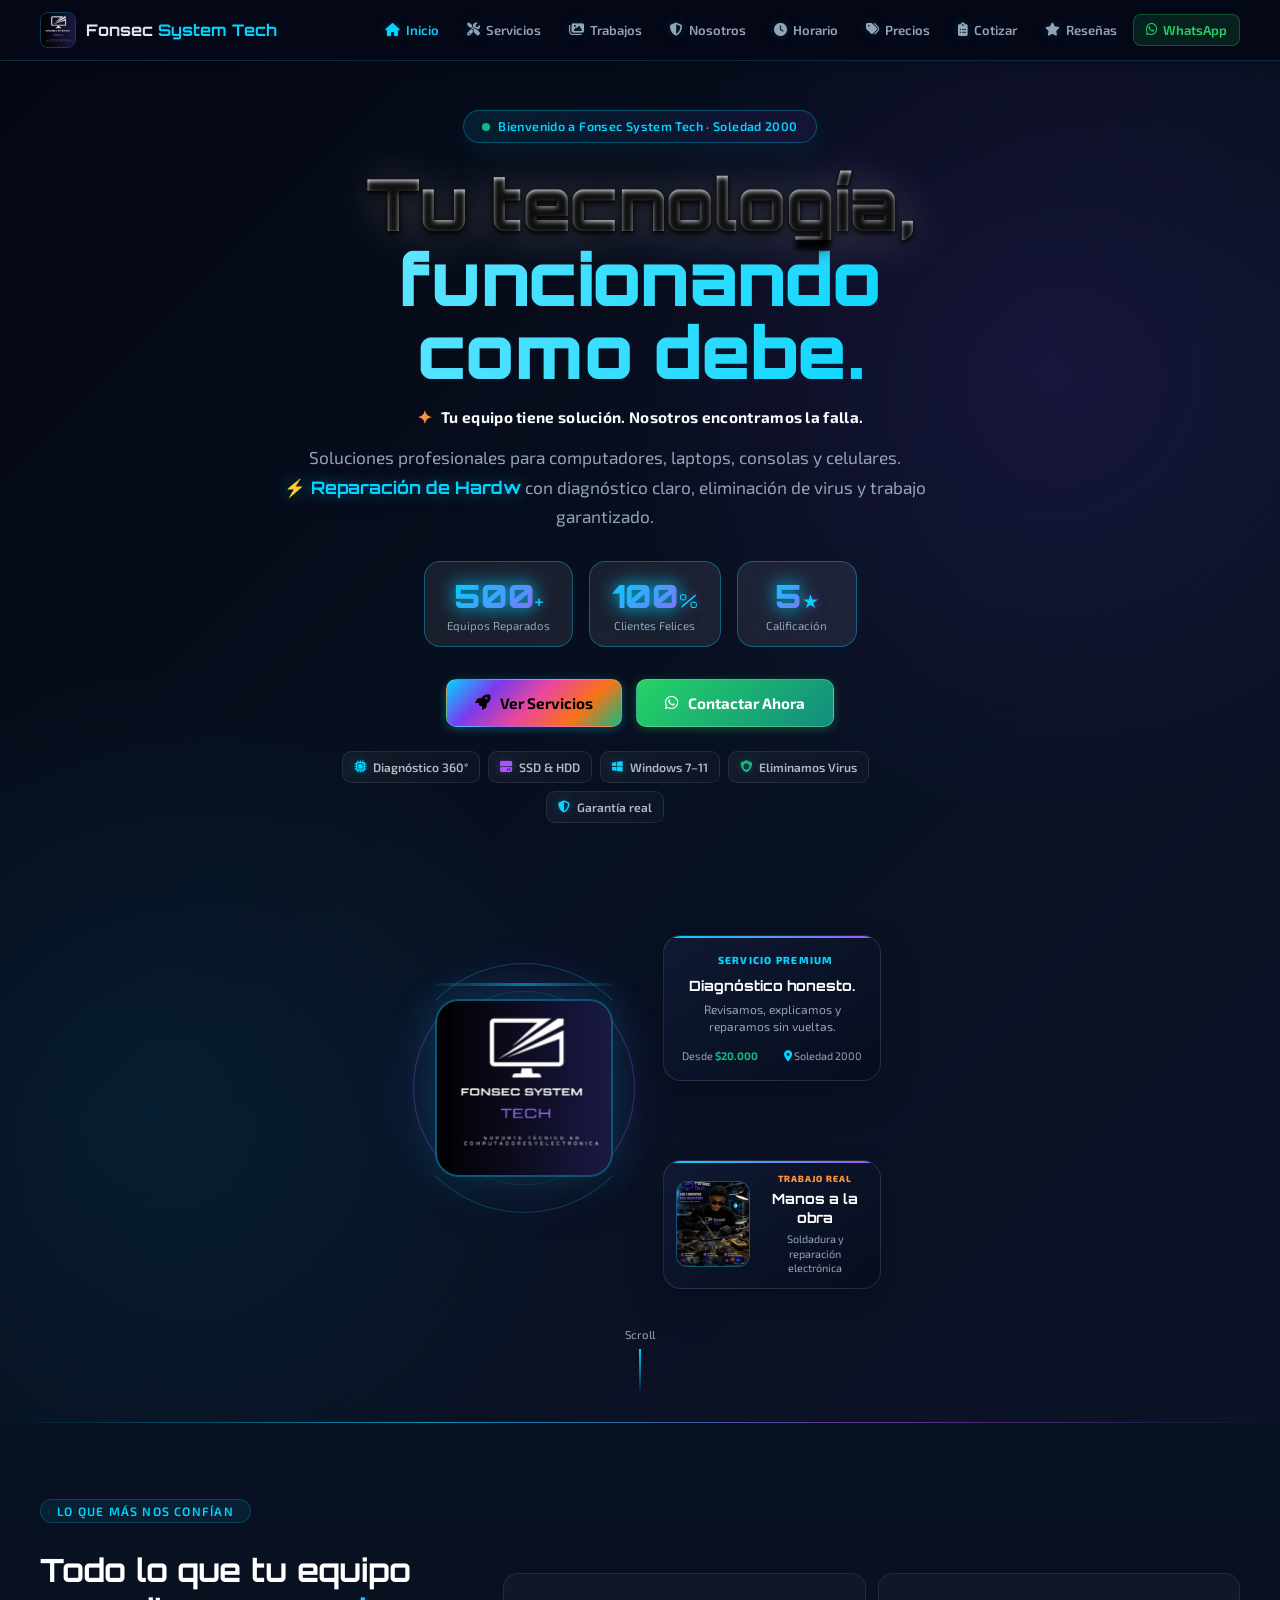
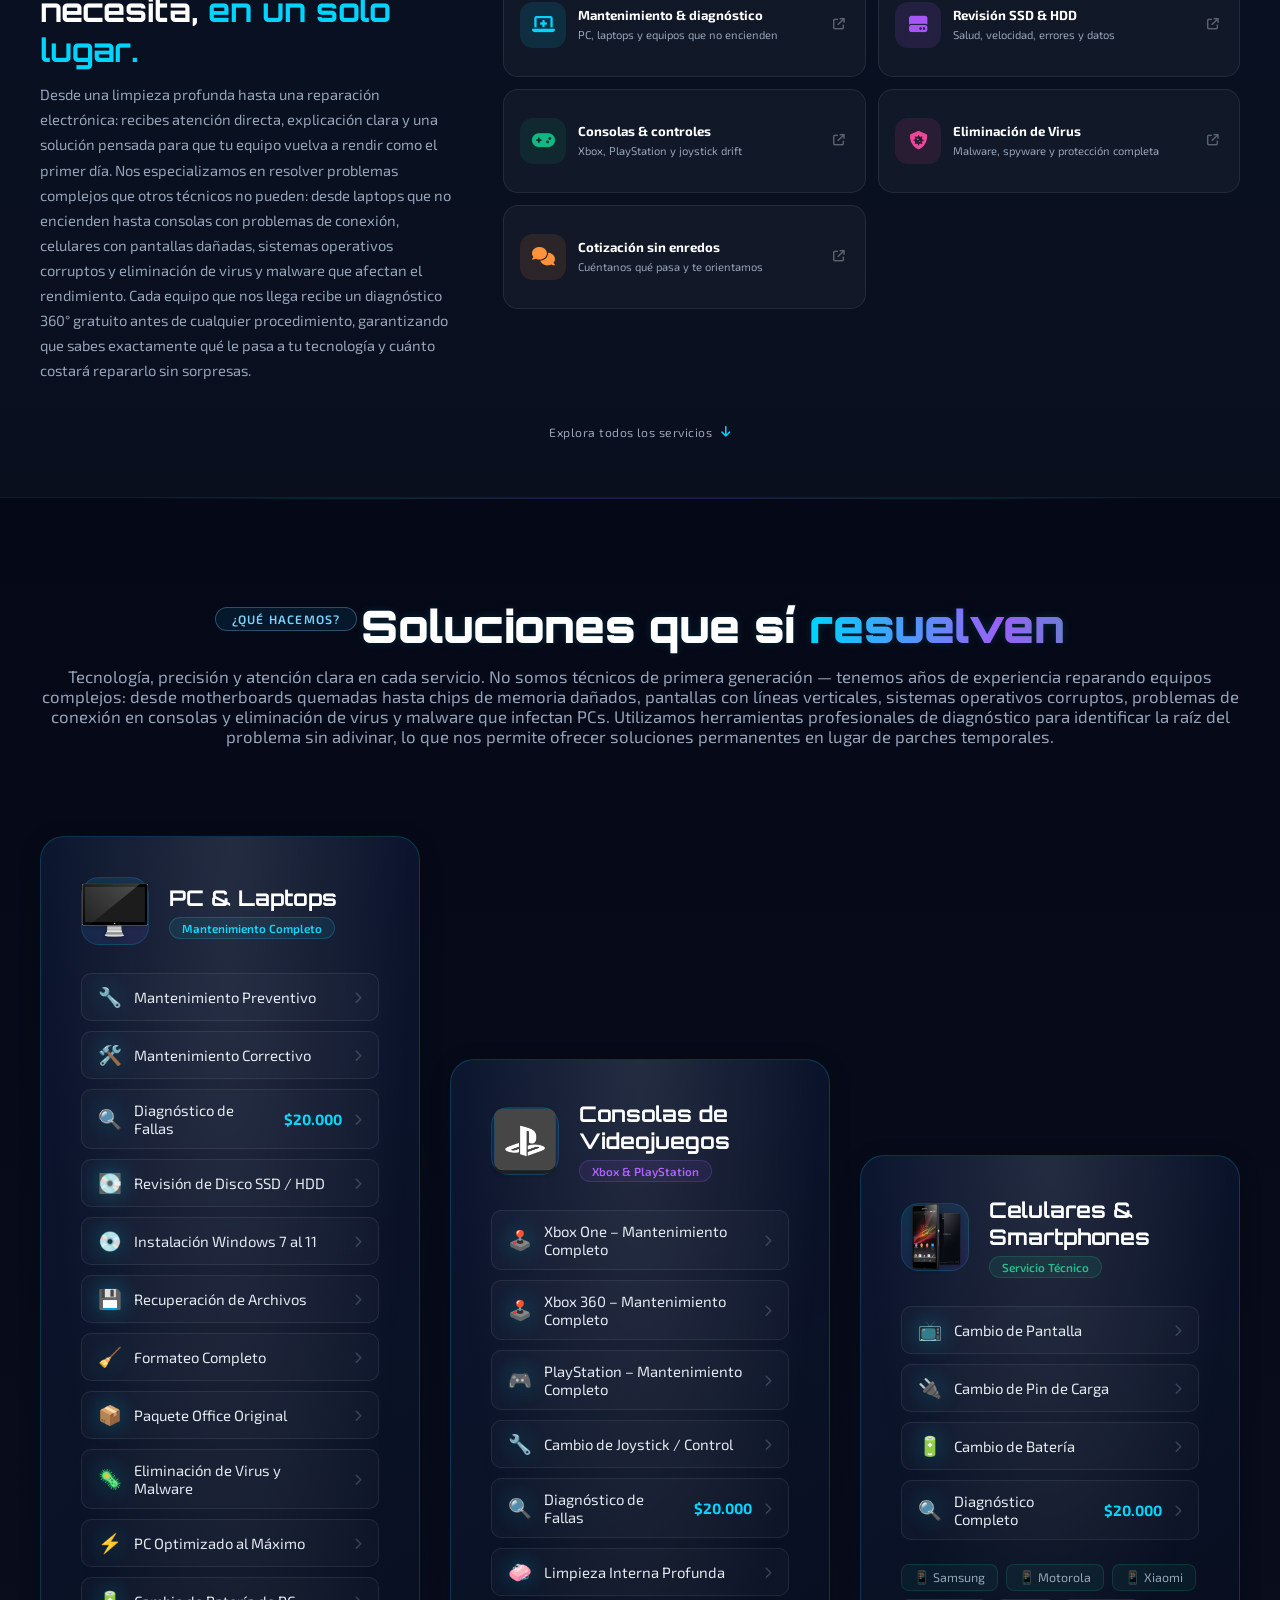
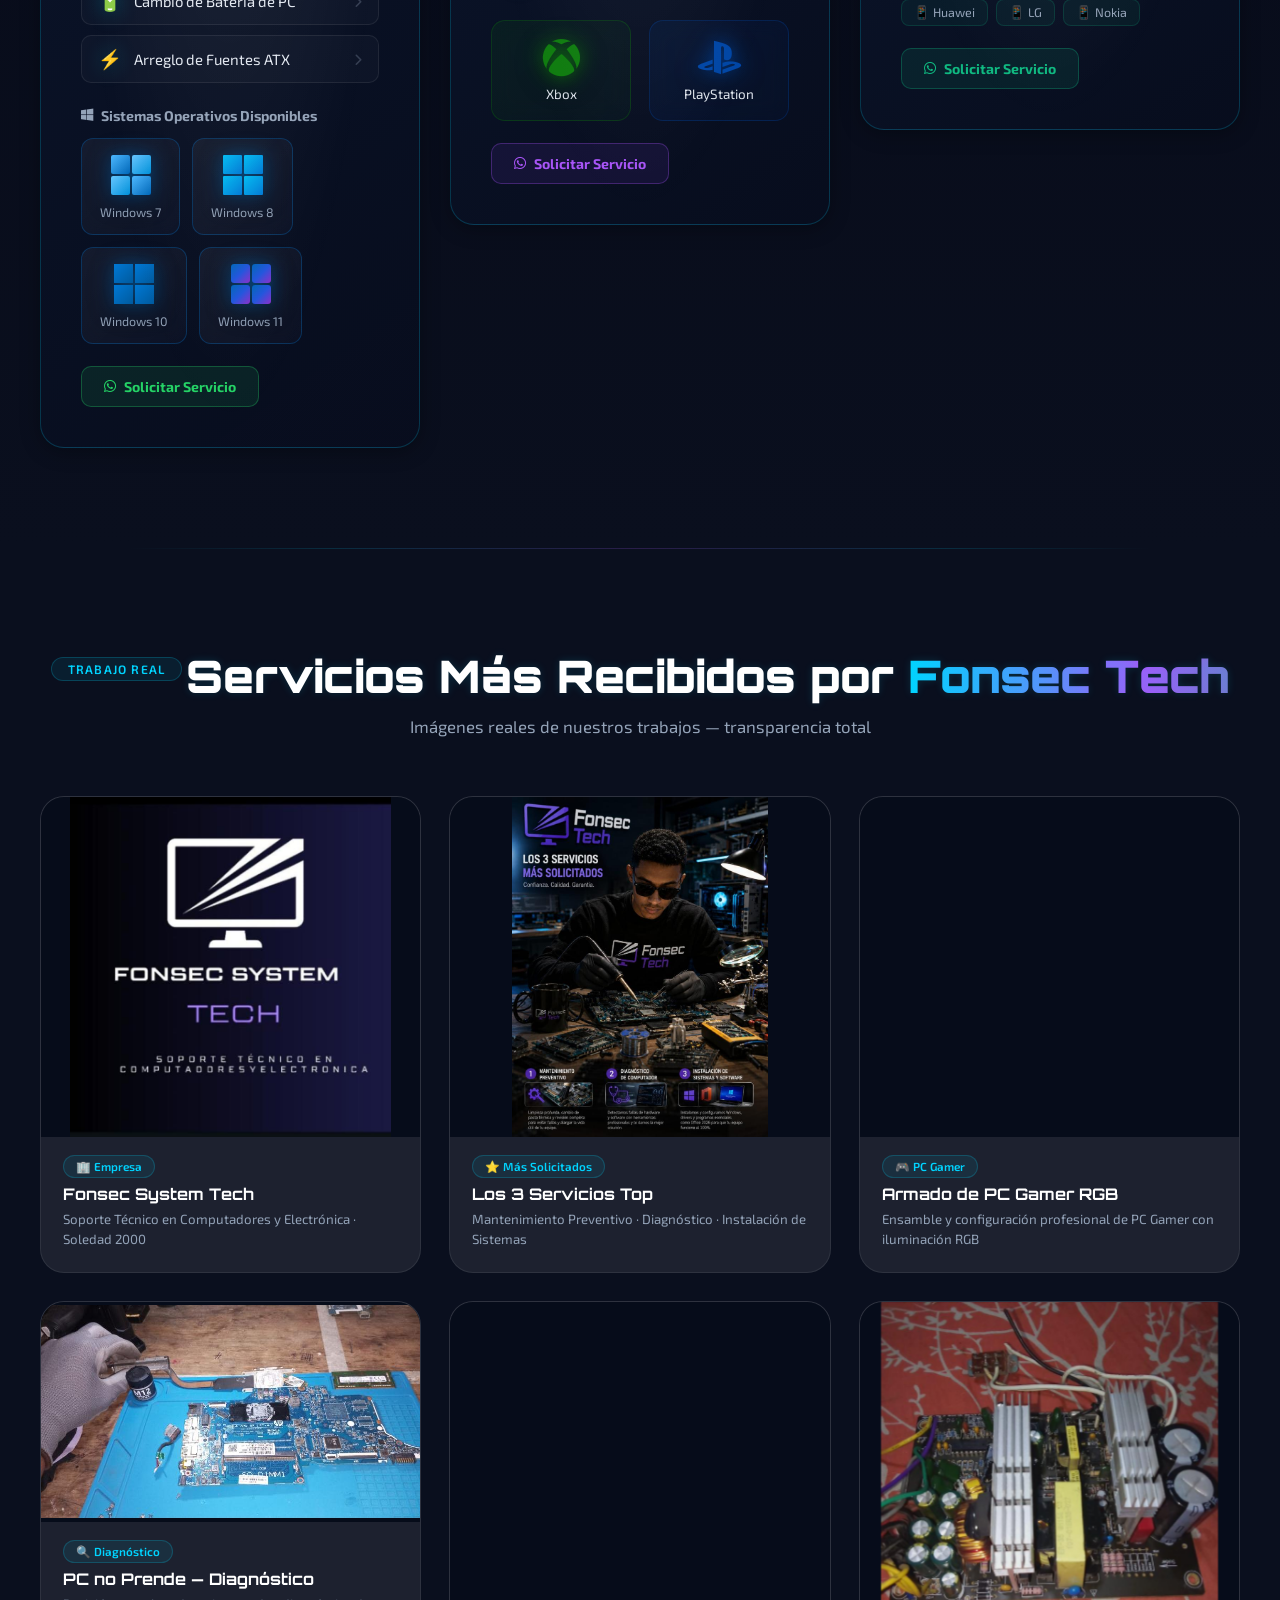
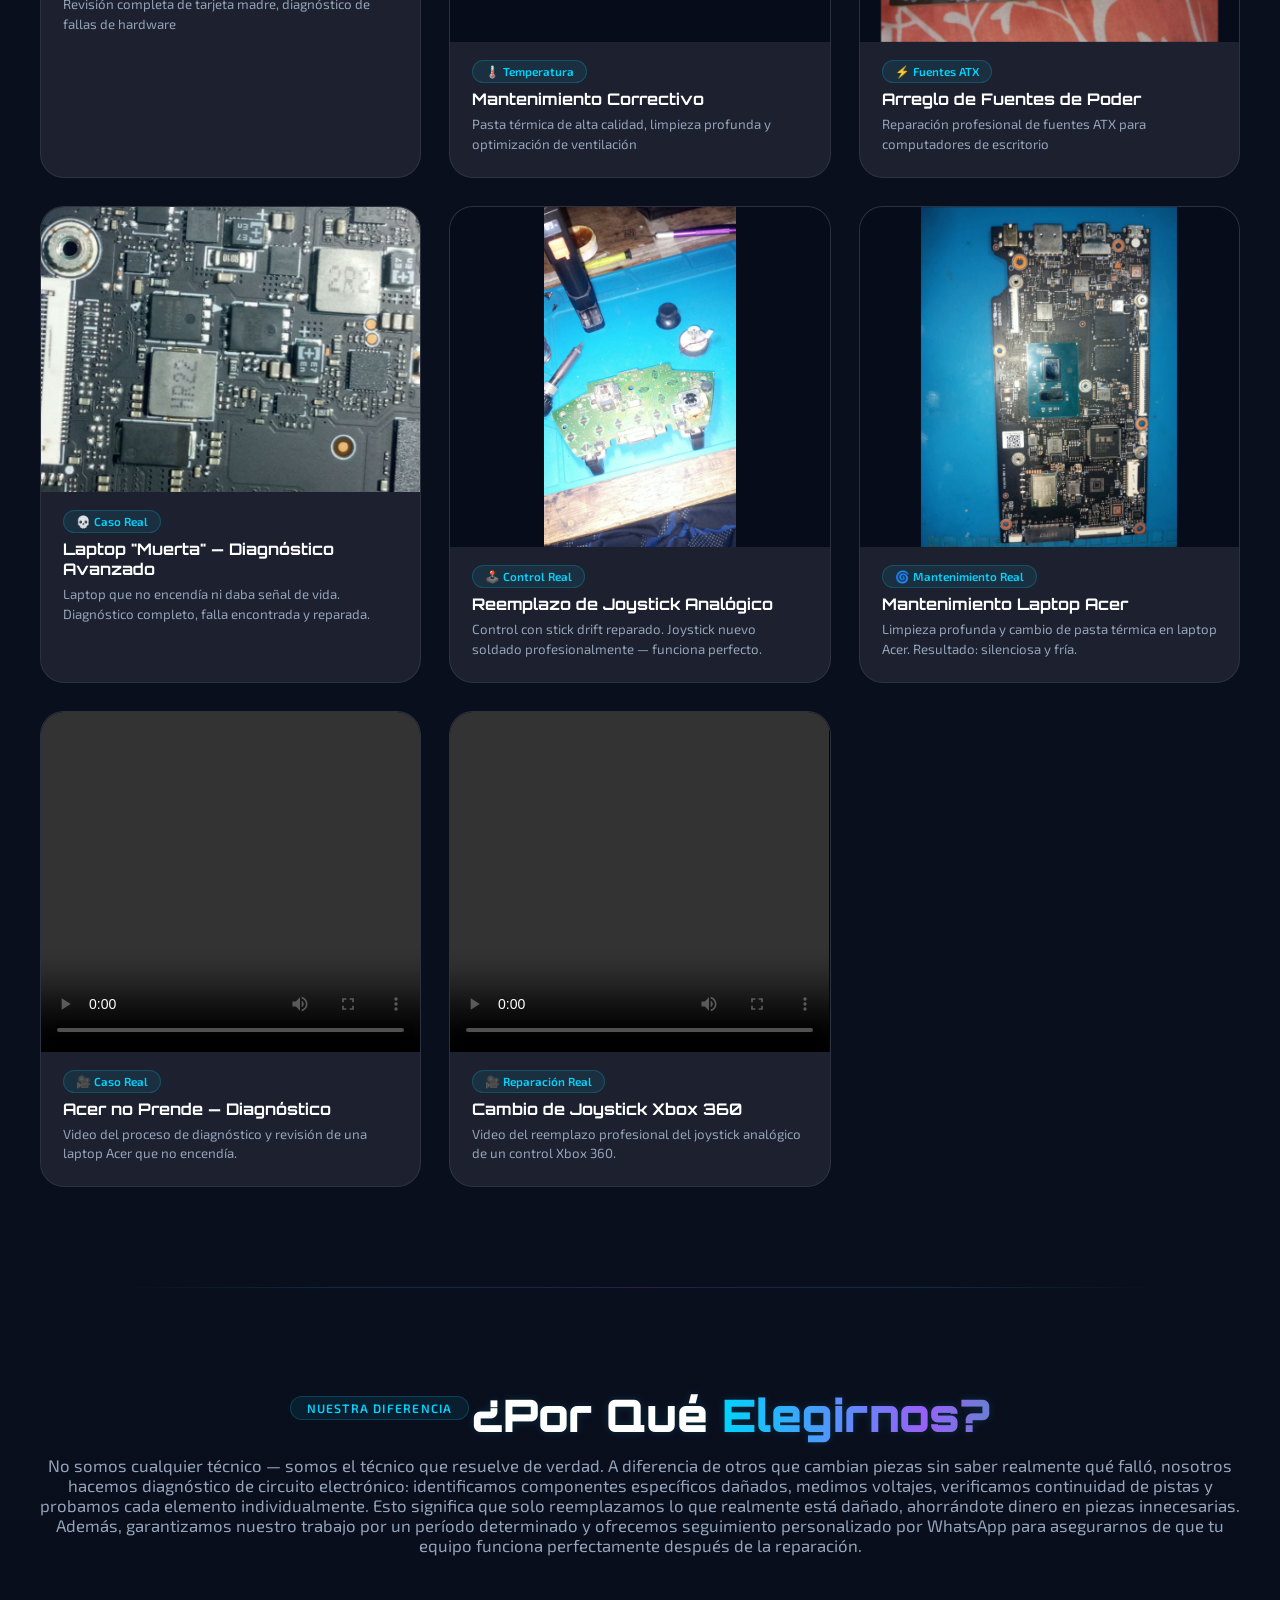
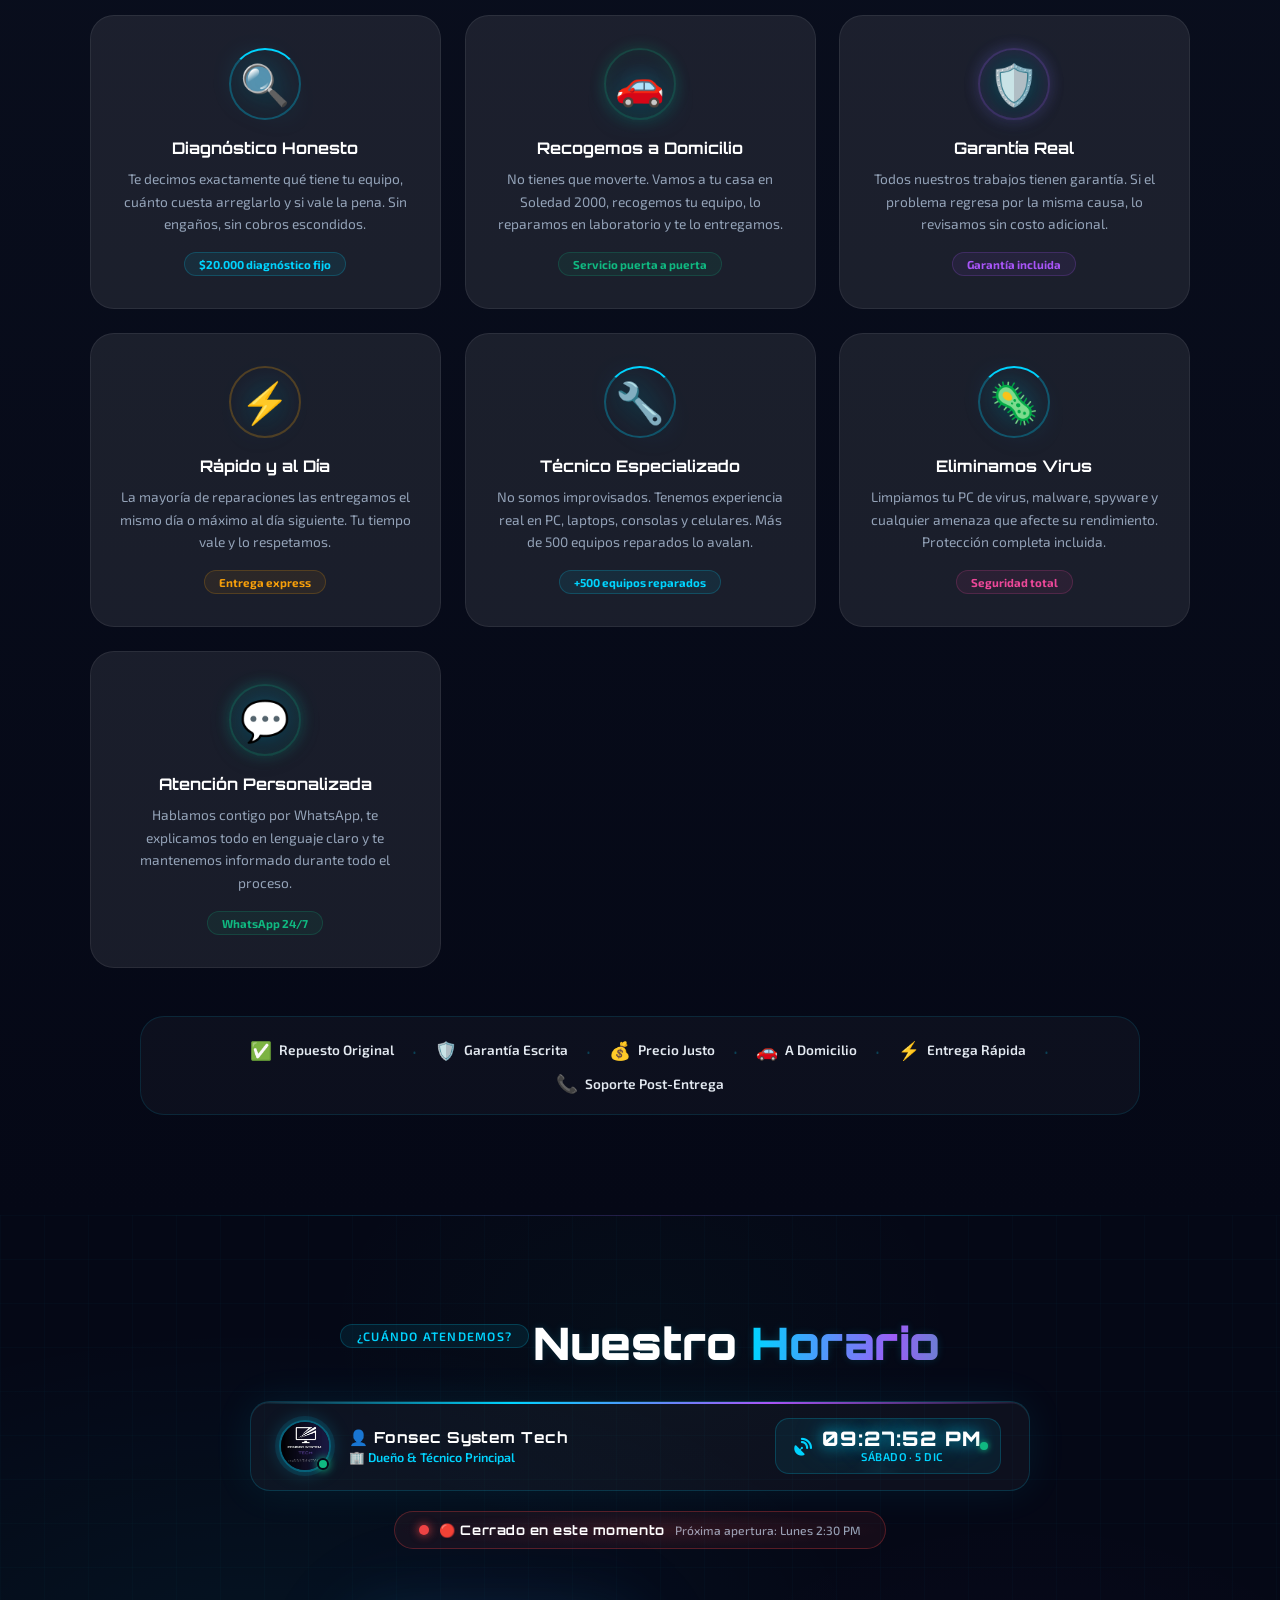
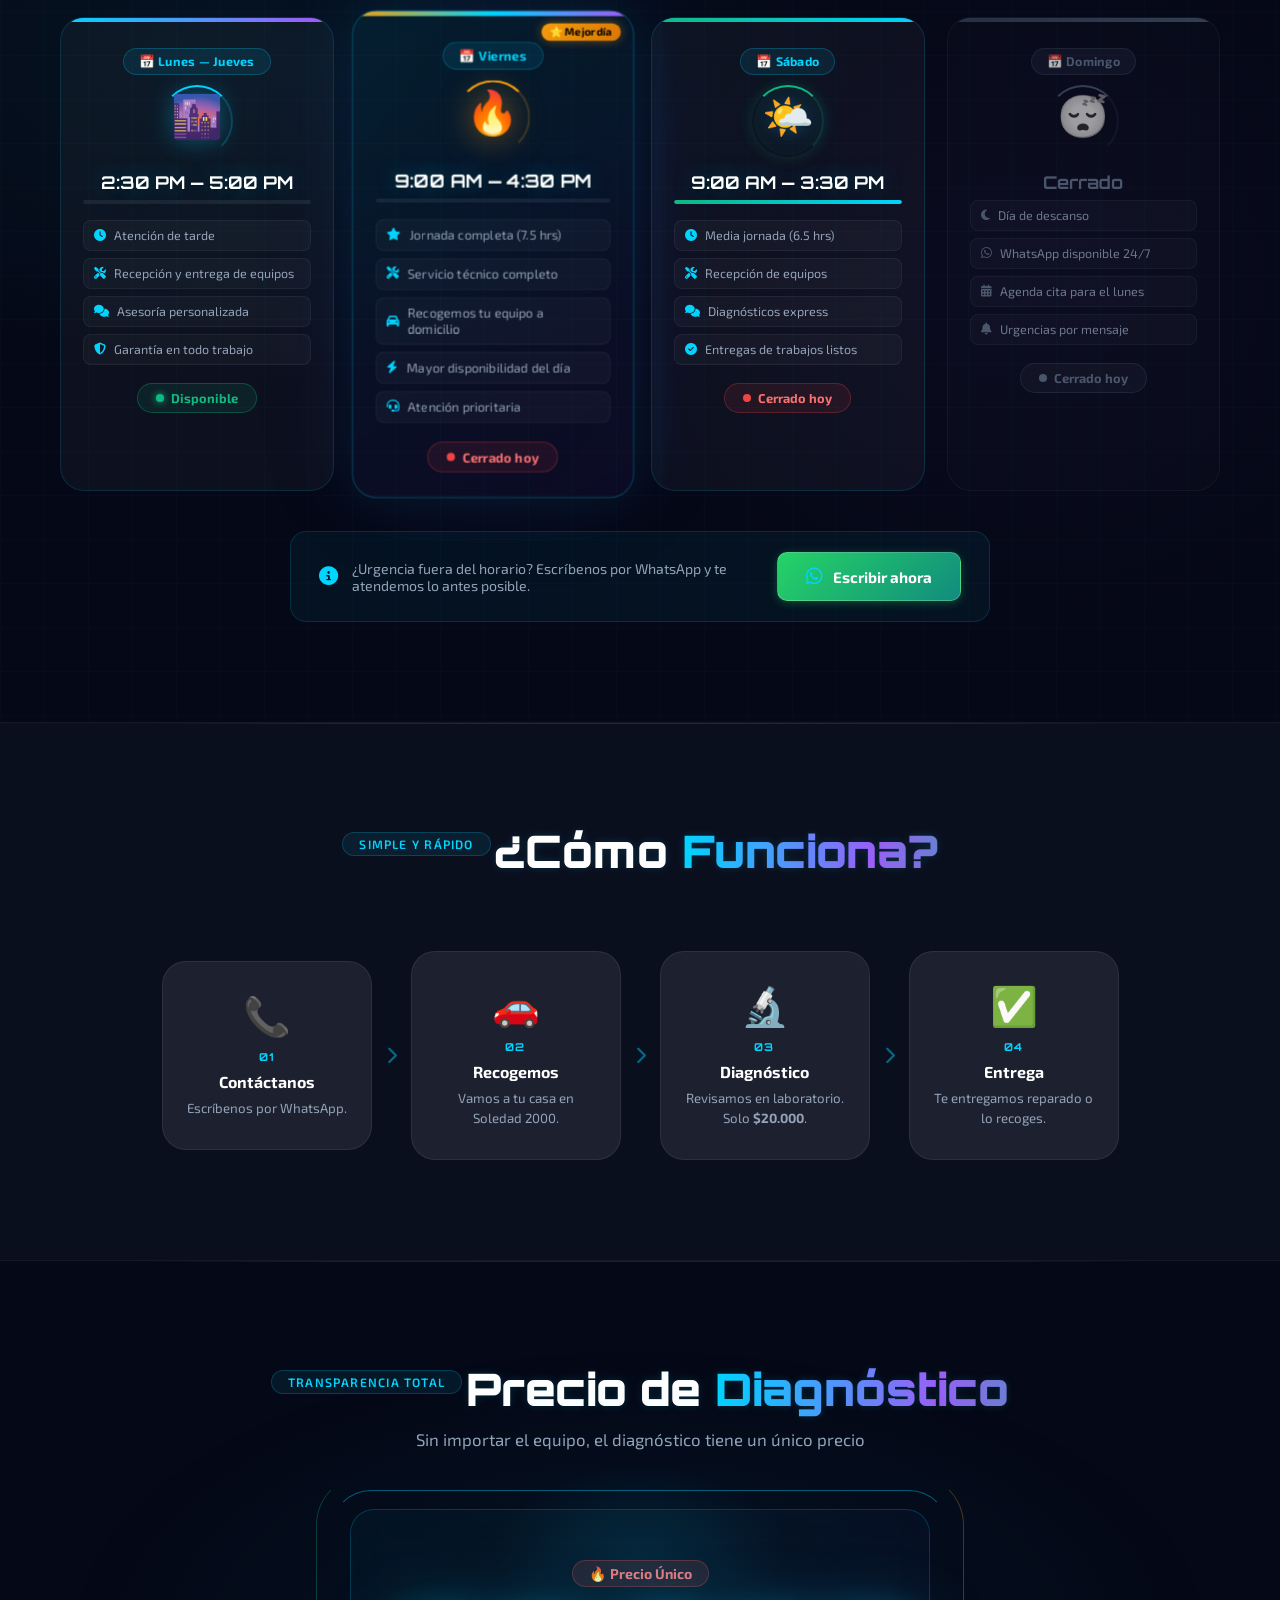
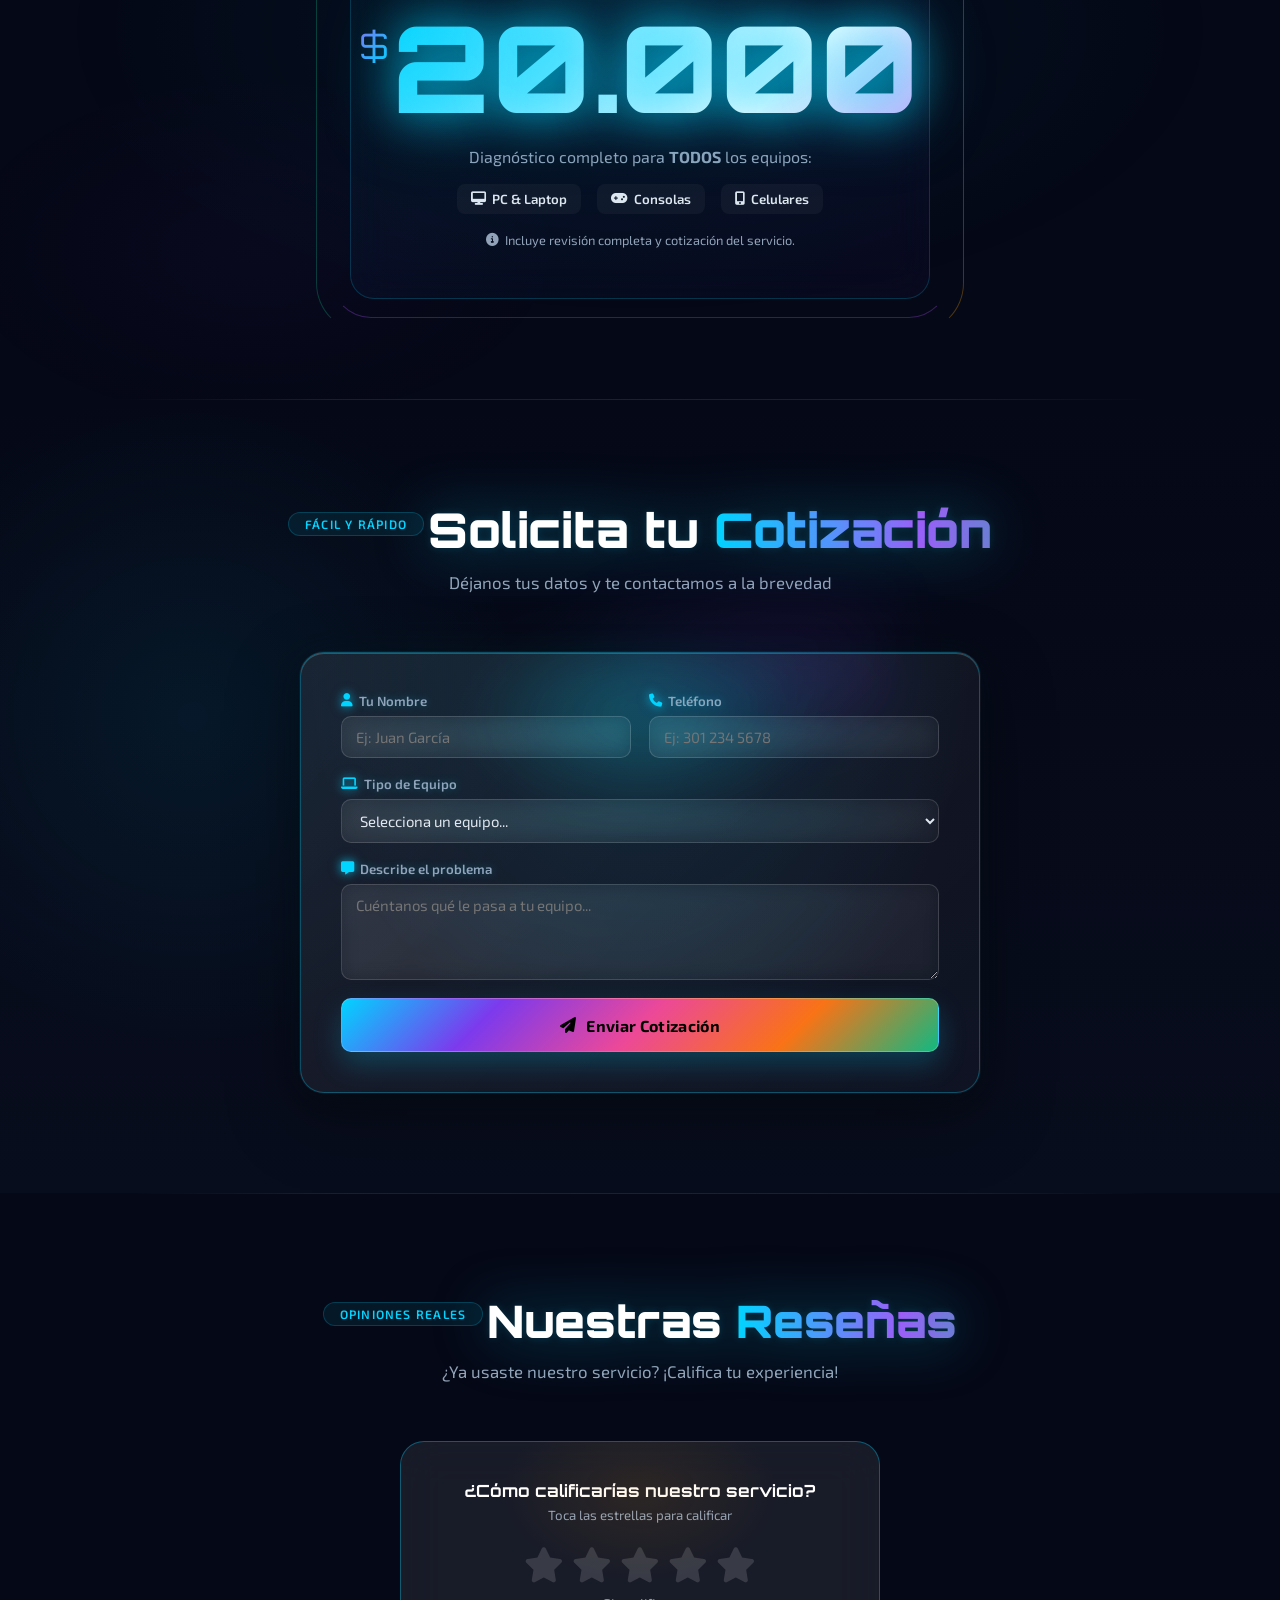
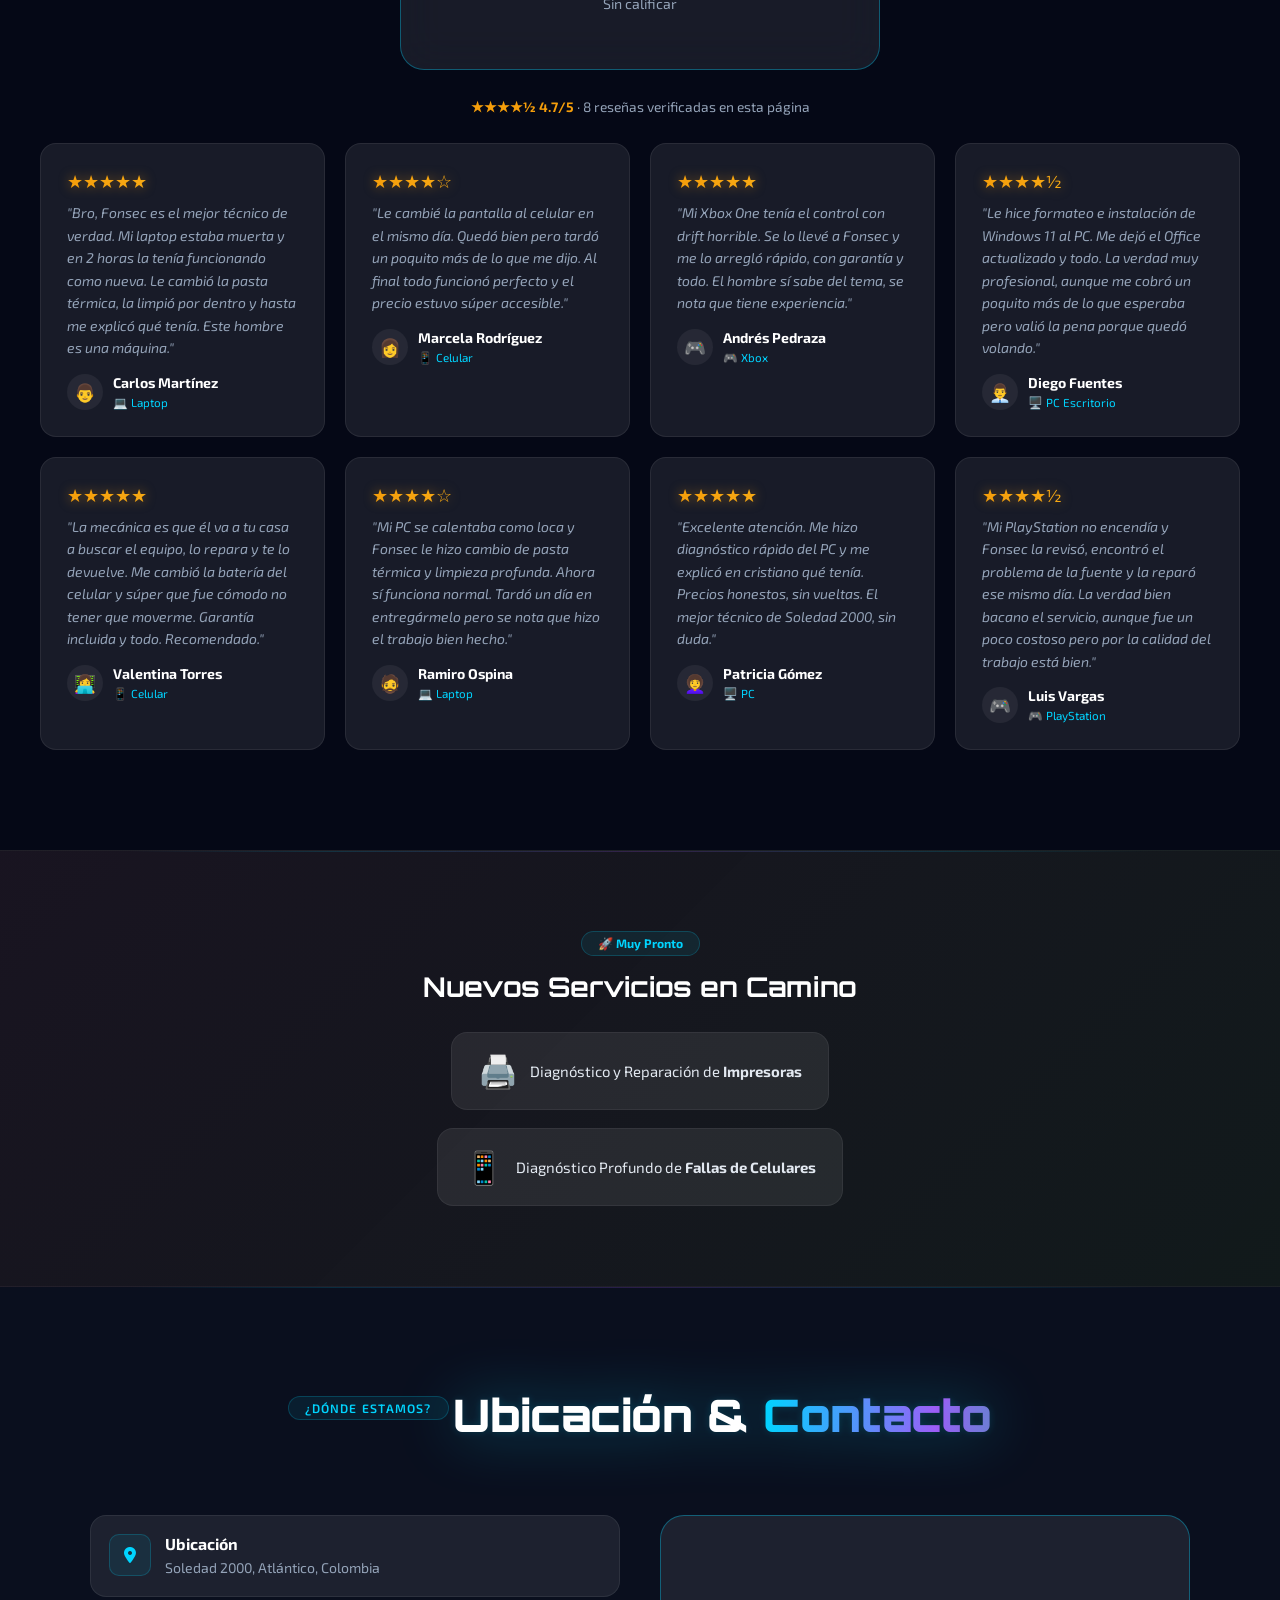
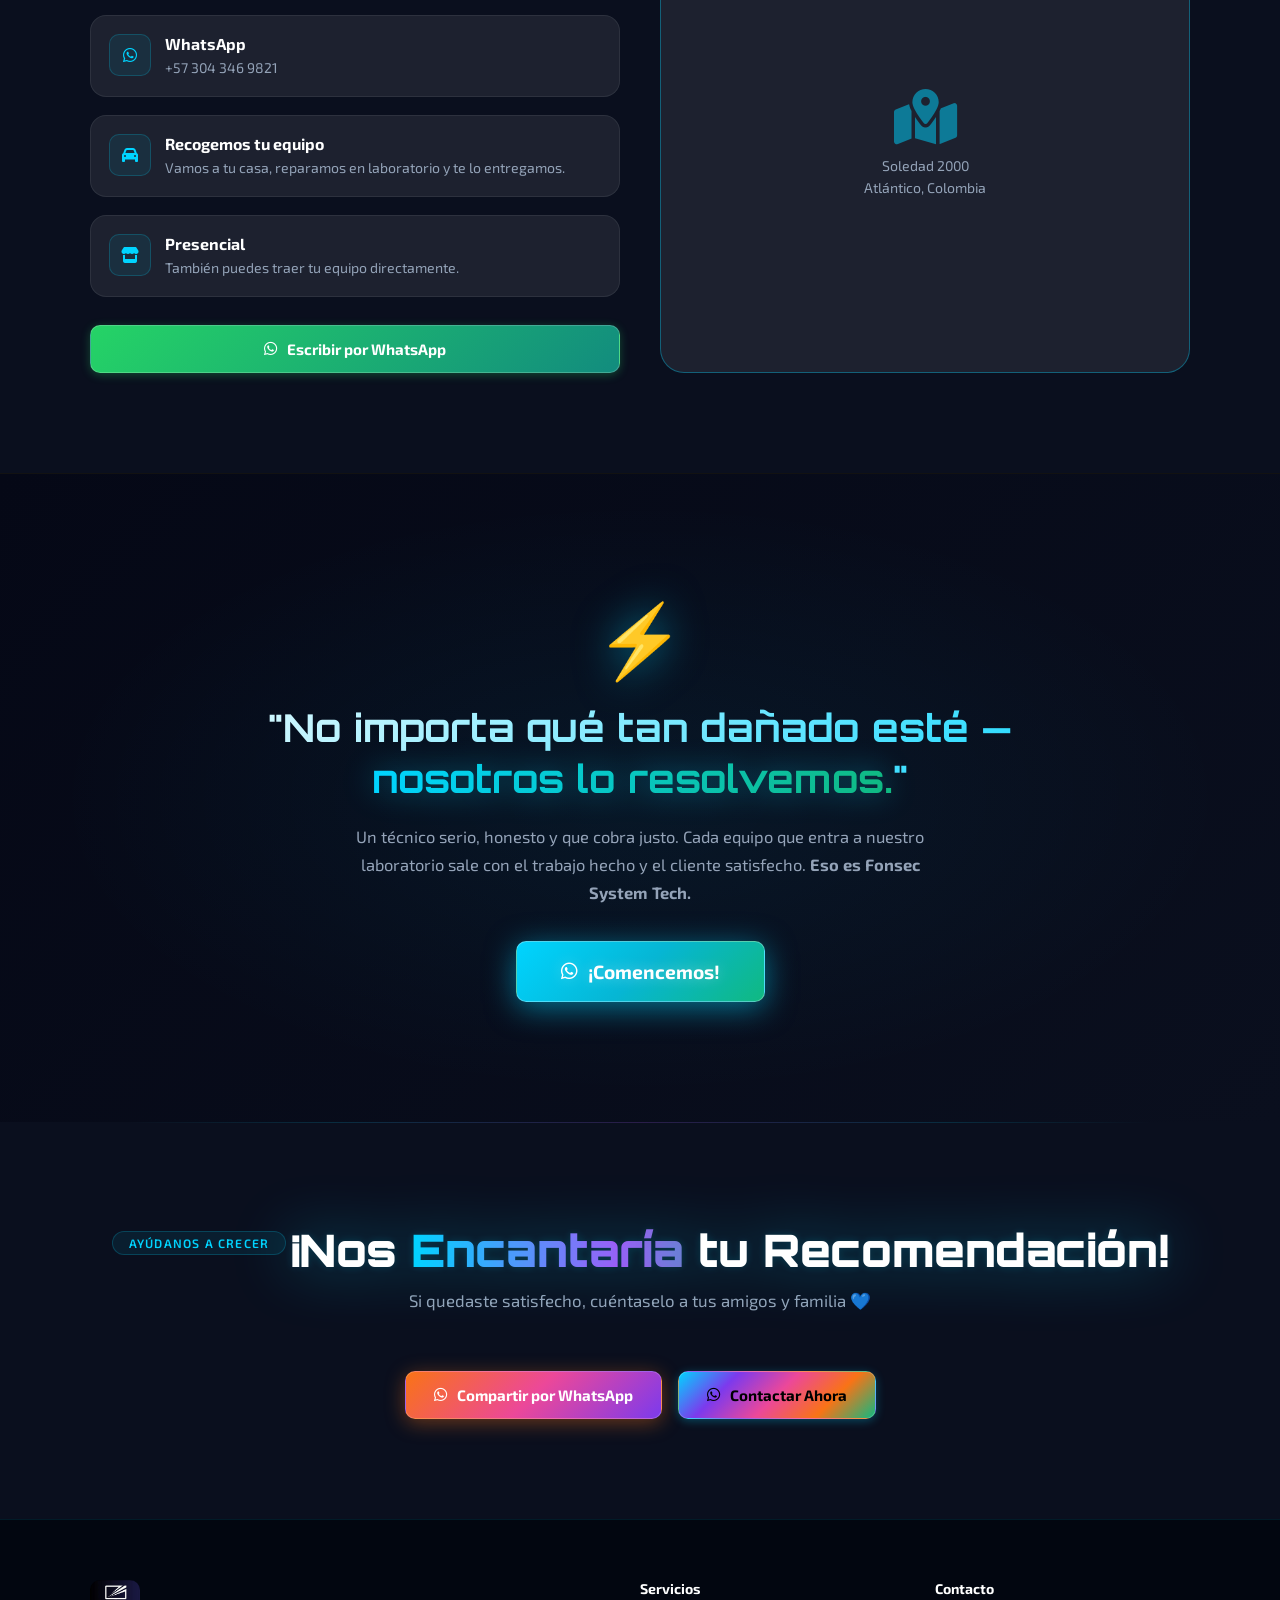
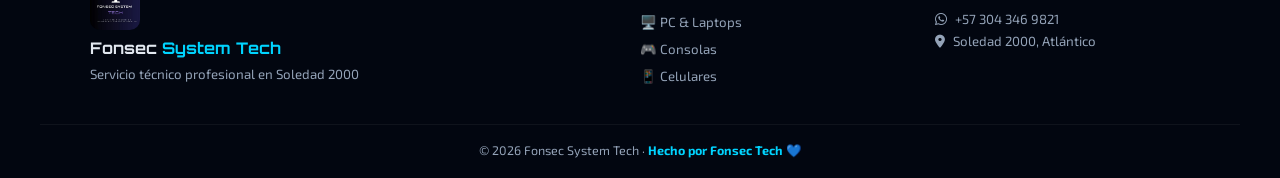
==== commit f57d8d95: "Update index.html" ====
--- a/index.html
+++ b/index.html
@@ -131,7 +131,7 @@
     <p class="hero-motto">Tu equipo tiene solución. Nosotros encontramos la falla.</p>
     <p class="hero-subtitle">
       Soluciones profesionales para computadores, laptops, consolas y celulares.<br/>
-      <span class="typewriter" id="typewriter"></span> con diagnóstico claro y trabajo garantizado.
+      <span class="typewriter" id="typewriter"></span> con diagnóstico claro, eliminación de virus y trabajo garantizado.
     </p>
     <div class="hero-stats">
       <div class="stat-card">
@@ -158,6 +158,7 @@
       <span><i class="fas fa-microchip"></i> Diagnóstico 360°</span>
       <span><i class="fas fa-hard-drive"></i> SSD &amp; HDD</span>
       <span><i class="fab fa-windows"></i> Windows 7–11</span>
+      <span><i class="fas fa-shield-virus"></i> Eliminamos Virus</span>
       <span><i class="fas fa-shield-halved"></i> Garantía real</span>
     </div>
   </div>
@@ -199,7 +200,7 @@
     <div class="top-services-intro">
       <span class="section-tag">Lo que más nos confían</span>
       <h2>Todo lo que tu equipo necesita, <span class="accent">en un solo lugar.</span></h2>
-      <p>Desde una limpieza profunda hasta una reparación electrónica: recibes atención directa, explicación clara y una solución pensada para que tu equipo vuelva a rendir como el primer día. Nos especializamos en resolver problemas complejos que otros técnicos no pueden: desde laptops que no encienden hasta consolas con problemas de conexión, celulares con pantallas dañadas y sistemas operativos corruptos. Cada equipo que nos llega recibe un diagnóstico 360° gratuito antes de cualquier procedimiento, garantizando que sabes exactamente qué le pasa a tu tecnología y cuánto costará repararlo sin sorpresas.</p>
+      <p>Desde una limpieza profunda hasta una reparación electrónica: recibes atención directa, explicación clara y una solución pensada para que tu equipo vuelva a rendir como el primer día. Nos especializamos en resolver problemas complejos que otros técnicos no pueden: desde laptops que no encienden hasta consolas con problemas de conexión, celulares con pantallas dañadas, sistemas operativos corruptos y eliminación de virus y malware que afectan el rendimiento. Cada equipo que nos llega recibe un diagnóstico 360° gratuito antes de cualquier procedimiento, garantizando que sabes exactamente qué le pasa a tu tecnología y cuánto costará repararlo sin sorpresas.</p>
     </div>
     <div class="top-services-grid">
       <a class="top-service-card top-service-cyan" href="#servicios">
@@ -217,6 +218,11 @@
         <span><b>Consolas &amp; controles</b><small>Xbox, PlayStation y joystick drift</small></span>
         <i class="fas fa-arrow-up-right-from-square top-service-arrow"></i>
       </a>
+      <a class="top-service-card top-service-pink" href="#servicios">
+        <span class="top-service-icon"><i class="fas fa-shield-virus"></i></span>
+        <span><b>Eliminación de Virus</b><small>Malware, spyware y protección completa</small></span>
+        <i class="fas fa-arrow-up-right-from-square top-service-arrow"></i>
+      </a>
       <a class="top-service-card top-service-orange" href="#cotizar">
         <span class="top-service-icon"><i class="fas fa-comments"></i></span>
         <span><b>Cotización sin enredos</b><small>Cuéntanos qué pasa y te orientamos</small></span>
@@ -234,7 +240,7 @@
   <div class="section-header reveal">
     <span class="section-tag">¿Qué hacemos?</span>
       <h2 class="section-title">Soluciones que sí <span class="accent">resuelven</span></h2>
-      <p class="section-sub">Tecnología, precisión y atención clara en cada servicio. No somos técnicos de primera generación — tenemos años de experiencia reparando equipos complejos: desde motherboards quemadas hasta chips de memoria dañados, pantallas con líneas verticales, sistemas operativos corruptos y problemas de conexión en consolas. Utilizamos herramientas profesionales de diagnóstico para identificar la raíz del problema sin adivinar, lo que nos permite ofrecer soluciones permanentes en lugar de parches temporales.</p>
+      <p class="section-sub">Tecnología, precisión y atención clara en cada servicio. No somos técnicos de primera generación — tenemos años de experiencia reparando equipos complejos: desde motherboards quemadas hasta chips de memoria dañados, pantallas con líneas verticales, sistemas operativos corruptos, problemas de conexión en consolas y eliminación de virus y malware que infectan PCs. Utilizamos herramientas profesionales de diagnóstico para identificar la raíz del problema sin adivinar, lo que nos permite ofrecer soluciones permanentes en lugar de parches temporales.</p>
   </div>
 
   <!-- PC & LAPTOPS -->
@@ -284,6 +290,10 @@
           </li>
           <li class="svc-item" data-svc="pc-office">
             <span class="list-icon">📦</span><span>Paquete Office Original</span>
+            <span class="svc-arrow"><i class="fas fa-chevron-right"></i></span>
+          </li>
+          <li class="svc-item" data-svc="pc-virus">
+            <span class="list-icon">🦠</span><span>Eliminación de Virus y Malware</span>
             <span class="svc-arrow"><i class="fas fa-chevron-right"></i></span>
           </li>
           <li class="svc-item" data-svc="pc-optimizacion">
@@ -727,6 +737,16 @@
 
     <div class="porque-card reveal" data-delay="500">
       <div class="porque-icon-wrap">
+        <div class="porque-icon-ring ring-pink"></div>
+        <span class="porque-emoji">🦠</span>
+      </div>
+      <h3>Eliminamos Virus</h3>
+      <p>Limpiamos tu PC de virus, malware, spyware y cualquier amenaza que afecte su rendimiento. Protección completa incluida.</p>
+      <div class="porque-badge porque-badge-pink">Seguridad total</div>
+    </div>
+
+    <div class="porque-card reveal" data-delay="600">
+      <div class="porque-icon-wrap">
         <div class="porque-icon-ring ring-green"></div>
         <span class="porque-emoji">💬</span>
       </div>
@@ -1057,18 +1077,18 @@
     </div>
   </div>
   <div class="reviews-summary" aria-label="Resumen de reseñas">
-    <strong>★★★★★ 5.0/5</strong> · 8 reseñas verificadas en esta página
+    <strong>★★★★½ 4.7/5</strong> · 8 reseñas verificadas en esta página
   </div>
 
   <div class="reviews-grid" id="reviewsGrid">
-    <div class="review-card reveal"><div class="review-stars">★★★★★</div><p class="review-text">"Me arreglaron el laptop en tiempo récord. Excelente servicio, muy profesionales y el precio fue justo."</p><div class="review-author"><div class="review-avatar">👨</div><div><span class="review-name">Carlos Martínez</span><span class="review-service">💻 Laptop</span></div></div></div>
-    <div class="review-card reveal"><div class="review-stars">★★★★★</div><p class="review-text">"Cambio de pantalla del celular en el mismo día. Quedó como nuevo, súper rápido y económico."</p><div class="review-author"><div class="review-avatar">👩</div><div><span class="review-name">Marcela Rodríguez</span><span class="review-service">📱 Celular</span></div></div></div>
-    <div class="review-card reveal"><div class="review-stars">★★★★★</div><p class="review-text">"Mi Xbox One tenía el control dañado. Lo repararon rápido y con garantía. Este técnico sí sabe."</p><div class="review-author"><div class="review-avatar">🎮</div><div><span class="review-name">Andrés Pedraza</span><span class="review-service">🎮 Xbox</span></div></div></div>
-    <div class="review-card reveal"><div class="review-stars">★★★★★</div><p class="review-text">"Formateo e instalación de Windows 11 sin problema. El PC quedó volando. Muy profesional."</p><div class="review-author"><div class="review-avatar">👨‍💼</div><div><span class="review-name">Diego Fuentes</span><span class="review-service">🖥️ PC Escritorio</span></div></div></div>
-    <div class="review-card reveal"><div class="review-stars">★★★★★</div><p class="review-text">"Cambio de batería rápido, garantizado y fueron a buscar el equipo a mi casa. Comodísimo."</p><div class="review-author"><div class="review-avatar">👩‍💻</div><div><span class="review-name">Valentina Torres</span><span class="review-service">📱 Celular</span></div></div></div>
-    <div class="review-card reveal"><div class="review-stars">★★★★★</div><p class="review-text">"Cambio de pasta térmica y limpieza profunda. El PC que antes se calentaba horrible ahora funciona perfecto."</p><div class="review-author"><div class="review-avatar">🧔</div><div><span class="review-name">Ramiro Ospina</span><span class="review-service">💻 Laptop</span></div></div></div>
-    <div class="review-card reveal"><div class="review-stars">★★★★★</div><p class="review-text">"Excelente atención. Diagnóstico rápido y me explicaron todo detalladamente. Precios honestos."</p><div class="review-author"><div class="review-avatar">👩‍🦱</div><div><span class="review-name">Patricia Gómez</span><span class="review-service">🖥️ PC</span></div></div></div>
-    <div class="review-card reveal"><div class="review-stars">★★★★★</div><p class="review-text">"Mi PlayStation no encendía. Fonsec lo revisó, encontró el problema y lo reparó ese mismo día."</p><div class="review-author"><div class="review-avatar">🎮</div><div><span class="review-name">Luis Vargas</span><span class="review-service">🎮 PlayStation</span></div></div></div>
+    <div class="review-card reveal"><div class="review-stars">★★★★★</div><p class="review-text">"Bro, Fonsec es el mejor técnico de verdad. Mi laptop estaba muerta y en 2 horas la tenía funcionando como nueva. Le cambió la pasta térmica, la limpió por dentro y hasta me explicó qué tenía. Este hombre es una máquina."</p><div class="review-author"><div class="review-avatar">👨</div><div><span class="review-name">Carlos Martínez</span><span class="review-service">💻 Laptop</span></div></div></div>
+    <div class="review-card reveal"><div class="review-stars">★★★★☆</div><p class="review-text">"Le cambié la pantalla al celular en el mismo día. Quedó bien pero tardó un poquito más de lo que me dijo. Al final todo funcionó perfecto y el precio estuvo súper accesible."</p><div class="review-author"><div class="review-avatar">👩</div><div><span class="review-name">Marcela Rodríguez</span><span class="review-service">📱 Celular</span></div></div></div>
+    <div class="review-card reveal"><div class="review-stars">★★★★★</div><p class="review-text">"Mi Xbox One tenía el control con drift horrible. Se lo llevé a Fonsec y me lo arregló rápido, con garantía y todo. El hombre sí sabe del tema, se nota que tiene experiencia."</p><div class="review-author"><div class="review-avatar">🎮</div><div><span class="review-name">Andrés Pedraza</span><span class="review-service">🎮 Xbox</span></div></div></div>
+    <div class="review-card reveal"><div class="review-stars">★★★★½</div><p class="review-text">"Le hice formateo e instalación de Windows 11 al PC. Me dejó el Office actualizado y todo. La verdad muy profesional, aunque me cobró un poquito más de lo que esperaba pero valió la pena porque quedó volando."</p><div class="review-author"><div class="review-avatar">👨‍💼</div><div><span class="review-name">Diego Fuentes</span><span class="review-service">🖥️ PC Escritorio</span></div></div></div>
+    <div class="review-card reveal"><div class="review-stars">★★★★★</div><p class="review-text">"La mecánica es que él va a tu casa a buscar el equipo, lo repara y te lo devuelve. Me cambió la batería del celular y súper que fue cómodo no tener que moverme. Garantía incluida y todo. Recomendado."</p><div class="review-author"><div class="review-avatar">👩‍💻</div><div><span class="review-name">Valentina Torres</span><span class="review-service">📱 Celular</span></div></div></div>
+    <div class="review-card reveal"><div class="review-stars">★★★★☆</div><p class="review-text">"Mi PC se calentaba como loca y Fonsec le hizo cambio de pasta térmica y limpieza profunda. Ahora sí funciona normal. Tardó un día en entregármelo pero se nota que hizo el trabajo bien hecho."</p><div class="review-author"><div class="review-avatar">🧔</div><div><span class="review-name">Ramiro Ospina</span><span class="review-service">💻 Laptop</span></div></div></div>
+    <div class="review-card reveal"><div class="review-stars">★★★★★</div><p class="review-text">"Excelente atención. Me hizo diagnóstico rápido del PC y me explicó en cristiano qué tenía. Precios honestos, sin vueltas. El mejor técnico de Soledad 2000, sin duda."</p><div class="review-author"><div class="review-avatar">👩‍🦱</div><div><span class="review-name">Patricia Gómez</span><span class="review-service">🖥️ PC</span></div></div></div>
+    <div class="review-card reveal"><div class="review-stars">★★★★½</div><p class="review-text">"Mi PlayStation no encendía y Fonsec la revisó, encontró el problema de la fuente y la reparó ese mismo día. La verdad bien bacano el servicio, aunque fue un poco costoso pero por la calidad del trabajo está bien."</p><div class="review-author"><div class="review-avatar">🎮</div><div><span class="review-name">Luis Vargas</span><span class="review-service">🎮 PlayStation</span></div></div></div>
   </div>
 </section>
 
--- a/Graficos.css
+++ b/Graficos.css
@@ -1,4411 +1,4427 @@
-/* ====================================================
-   FONSEC SYSTEM TECH — CSS PROFESIONAL
-   ==================================================== */
-
-:root {
-  --primary:       #00d4ff;
-  --primary-dark:  #0099cc;
-  --accent:        #7c3aed;
-  --accent-light:  #a855f7;
-  --green:         #10b981;
-  --yellow:        #f59e0b;
-  --red:           #ef4444;
-  --pink:          #ec4899;
-  --orange:        #f97316;
-  --cyan:          #06b6d4;
-  --lime:          #84cc16;
-  --bg:            #050816;
-  --bg2:           #0a0f1e;
-  --bg3:           #0d1327;
-  --card-bg:       rgba(255,255,255,0.08);
-  --card-border:   rgba(0,212,255,0.35);
-  --text:          #e2e8f0;
-  --text-muted:    #94a3b8;
-  --white:         #ffffff;
-  --shadow-p:      0 0 60px rgba(0,212,255,0.7);
-  --shadow-pu:     0 0 60px rgba(124,58,237,0.7);
-  --shadow-g:      0 0 60px rgba(16,185,129,0.7);
-  --shadow-pink:   0 0 60px rgba(236,72,153,0.7);
-  --shadow-orange: 0 0 60px rgba(249,115,22,0.7);
-  --font-head:     'Orbitron', sans-serif;
-  --font-body:     'Exo 2', sans-serif;
-  --radius:        16px;
-  --radius-lg:     24px;
-  --tr:            all 0.2s cubic-bezier(0.4,0,0.2,1);
-  
-  /* Gradientes tecnológicos vibrantes RGB mejorados */
-  --gradient-cyber: linear-gradient(135deg, #00d4ff 0%, #7c3aed 25%, #ec4899 50%, #f97316 75%, #10b981 100%);
-  --gradient-neon: linear-gradient(135deg, #00d4ff 0%, #06b6d4 50%, #10b981 100%);
-  --gradient-fire: linear-gradient(135deg, #f59e0b 0%, #ef4444 50%, #ec4899 100%);
-  --gradient-purple: linear-gradient(135deg, #7c3aed 0%, #a855f7 50%, #ec4899 100%);
-  --gradient-ocean: linear-gradient(135deg, #06b6d4 0%, #00d4ff 50%, #7c3aed 100%);
-  --gradient-sunset: linear-gradient(135deg, #f97316 0%, #ec4899 50%, #7c3aed 100%);
-  --gradient-rainbow: linear-gradient(90deg, #ff0000, #ff7f00, #ffff00, #00ff00, #0000ff, #4b0082, #9400d3, #ff0000);
-  --gradient-matrix: linear-gradient(135deg, #00ff00 0%, #003300 50%, #00ff00 100%);
-  
-  /* Textos RGB HD mejorados - intensidad reducida */
-  --text-glow-cyan: 0 0 10px rgba(0,212,255,0.6), 0 0 20px rgba(0,212,255,0.4), 0 0 30px rgba(0,212,255,0.2);
-  --text-glow-purple: 0 0 10px rgba(124,58,237,0.6), 0 0 20px rgba(124,58,237,0.4), 0 0 30px rgba(124,58,237,0.2);
-  --text-glow-rainbow: 0 0 10px rgba(255,0,0,0.5), 0 0 20px rgba(0,255,0,0.4), 0 0 30px rgba(0,0,255,0.3);
-  --text-glow-neon: 0 0 12px rgba(0,212,255,0.6), 0 0 24px rgba(0,212,255,0.4), 0 0 36px rgba(0,212,255,0.2);
-}
-
-/* ── RESET ──────────────────────────────────────────── */
-*, *::before, *::after { box-sizing: border-box; margin: 0; padding: 0; user-select: none; -webkit-user-select: none; -moz-user-select: none; -ms-user-select: none; }
-html {
-  scroll-behavior: smooth;
-  /* Chrome: usa scroll nativo del navegador */
-  -webkit-overflow-scrolling: touch;
-  /* Optimización de renderizado 120 FPS */
-  will-change: scroll-position;
-  transform: translateZ(0);
-}
-body {
-  font-family: var(--font-body);
-  background: linear-gradient(135deg, #050816 0%, #0a0f1e 100%);
-  color: var(--text);
-  overflow-x: hidden;
-  cursor: auto;
-  -webkit-font-smoothing: antialiased;
-  text-rendering: optimizeLegibility;
-}
-a  { text-decoration: none; color: inherit; }
-ul { list-style: none; }
-img { max-width: 100%; display: block; }
-
-/* ── SCROLLBAR ──────────────────────────────────────── */
-::-webkit-scrollbar { width: 6px; }
-::-webkit-scrollbar-track { background: var(--bg); }
-::-webkit-scrollbar-thumb { 
-  background: var(--primary); 
-  border-radius: 3px;
-  box-shadow: 0 0 10px rgba(0,212,255,0.5);
-}
-
-/* ── PARTICLES OPTIMIZADAS MÁXIMO ──────────────────────────────── */
-#particles-bg {
-  position: fixed; inset: 0;
-  z-index: 0; pointer-events: none; overflow: hidden;
-  contain: strict; /* Optimización de renderizado */
-}
-.particle {
-  position: absolute; border-radius: 50%;
-  animation: floatP linear infinite; opacity: 0;
-  /* Eliminado will-change y transform para reducir carga GPU */
-}
-@keyframes floatP {
-  0%   { transform: translateY(100vh) scale(0);   opacity: 0; }
-  10%  { opacity: 0.5; transform: translateY(90vh) scale(1); }
-  90%  { opacity: 0.5; transform: translateY(10vh) scale(1); }
-  100% { transform: translateY(-100px) scale(0); opacity: 0; }
-}
-
-/* ── BOTÓN FLECHA ARRIBA ─────────────────────────────────── */
-.scroll-top-btn {
-  position: fixed;
-  bottom: 30px;
-  right: 30px;
-  width: 50px;
-  height: 50px;
-  background: linear-gradient(135deg, var(--primary) 0%, var(--accent) 100%);
-  border: none;
-  border-radius: 50%;
-  cursor: pointer;
-  z-index: 9999;
-  display: flex;
-  align-items: center;
-  justify-content: center;
-  font-size: 24px;
-  color: var(--white);
-  box-shadow: 0 0 30px rgba(0,212,255,0.6), 0 0 60px rgba(124,58,237,0.4);
-  opacity: 0;
-  visibility: hidden;
-  transition: all 0.3s cubic-bezier(0.4,0,0.2,1);
-  transform: translateY(20px);
-  will-change: opacity, transform;
-}
-.scroll-top-btn.visible {
-  opacity: 1;
-  visibility: visible;
-  transform: translateY(0);
-}
-.scroll-top-btn:hover {
-  transform: translateY(-5px) scale(1.1);
-  box-shadow: 0 0 40px rgba(0,212,255,0.8), 0 0 80px rgba(124,58,237,0.6);
-}
-.scroll-top-btn:active {
-  transform: translateY(-2px) scale(1.05);
-}
-
-/* ── NAVBAR ─────────────────────────────────────────── */
-/* navbar simplificado */
-.navbar {
-  position: fixed; top: 0; left: 0; right: 0; z-index: 1000;
-  display: flex; align-items: center; justify-content: space-between;
-  padding: 12px 40px;
-  background: rgba(5,8,22,0.95);
-  /* Eliminado backdrop-filter para reducir carga */
-  border-bottom: 1px solid rgba(0,212,255,0.2);
-  box-shadow: 0 2px 10px rgba(0,0,0,0.3);
-  transition: none; /* Sin transición para efecto instantáneo */
-}
-.navbar.scrolled {
-  padding: 8px 40px;
-  background: rgba(5,8,22,0.98);
-  border-bottom-color: rgba(0,212,255,0.4);
-  box-shadow: 0 2px 15px rgba(0,0,0,0.5);
-}
-.nav-logo {
-  display: flex; align-items: center; gap: 10px;
-  font-family: var(--font-head); font-size: 1rem; font-weight: 700;
-}
-.nav-logo-img {
-  width: 36px; height: 36px;
-  border-radius: 8px; object-fit: cover;
-  border: 1px solid rgba(0,212,255,0.3);
-}
-.logo-accent { color: var(--primary); }
-.nav-links { display: flex; align-items: center; gap: 4px; }
-.nav-link {
-  padding: 7px 12px; border-radius: 8px;
-  font-size: 0.82rem; font-weight: 600; color: var(--text-muted);
-  transition: var(--tr); display: flex; align-items: center; gap: 6px;
-  position: relative;
-}
-.nav-link i {
-  transition: var(--tr);
-  filter: drop-shadow(0 0 5px rgba(0,212,255,0.2));
-}
-.nav-link::after {
-  content: ''; position: absolute; bottom: 0; left: 50%; right: 50%;
-  height: 2px; background: var(--primary); transition: var(--tr); border-radius: 1px;
-  box-shadow: 0 0 10px rgba(0,212,255,0.5);
-}
-.nav-link:hover::after { left: 12px; right: 12px; }
-.nav-link:hover { 
-  color: var(--white); 
-  background: rgba(0,212,255,0.12);
-  box-shadow: 0 0 20px rgba(0,212,255,0.2);
-}
-.nav-link:hover i {
-  filter: drop-shadow(0 0 10px rgba(0,212,255,0.6)) drop-shadow(0 0 15px rgba(124,58,237,0.4));
-  transform: scale(1.1);
-}
-.cta-nav {
-  background: rgba(37,211,102,0.12);
-  color: #25d366 !important;
-  border: 1px solid rgba(37,211,102,0.3); border-radius: 8px;
-}
-.cta-nav:hover { background: #25d366 !important; color: var(--white) !important; }
-.hamburger {
-  display: none; flex-direction: column; gap: 5px;
-  background: none; border: none; cursor: pointer; padding: 4px;
-}
-.hamburger span {
-  width: 24px; height: 2px; background: var(--text);
-  border-radius: 2px; transition: var(--tr);
-}
-
-/* ── HERO OPTIMIZADO MÁXIMO ───────────────────────────────────── */
-/* ── HERO OPTIMIZADO MÁXIMO ───────────────────────────────────── */
-.hero {
-  min-height: 100vh;
-  display: flex; flex-direction: column; align-items: center; justify-content: center;
-  position: relative; overflow: hidden;
-  padding: 110px 40px 70px;
-  background: linear-gradient(135deg, #0a0a1a 0%, #0f1528 100%);
-  text-align: center;
-}
-/* Eliminado hero-glow para máximo rendimiento */
-/* Eliminado hero-grid para máximo rendimiento */
-.hero-content {
-  position: relative; z-index: 2;
-  max-width: 800px; flex: 1;
-  text-align: center;
-}
-.hero-badge {
-  display: inline-flex; align-items: center; gap: 8px;
-  background: linear-gradient(135deg, rgba(0,212,255,0.1) 0%, rgba(124,58,237,0.1) 100%);
-  border: 1px solid rgba(0,212,255,0.3);
-  border-radius: 100px; padding: 6px 18px;
-  font-size: 0.78rem; color: var(--primary);
-  margin-bottom: 24px; font-weight: 600;
-  box-shadow: 0 0 20px rgba(0,212,255,0.2), inset 0 0 20px rgba(0,212,255,0.05);
-  animation: badgePulse 3s ease-in-out infinite;
-  will-change: box-shadow;
-}
-@keyframes badgePulse {
-  0%, 100% { box-shadow: 0 0 20px rgba(0,212,255,0.2), inset 0 0 20px rgba(0,212,255,0.05); }
-  50% { box-shadow: 0 0 30px rgba(0,212,255,0.4), inset 0 0 30px rgba(0,212,255,0.1); }
-}
-.badge-dot {
-  width: 8px; height: 8px; border-radius: 50%;
-  background: var(--green); animation: blink 1.5s infinite;
-  box-shadow: 0 0 6px var(--green), 0 0 12px var(--green)40;
-}
-@keyframes blink { 0%,100%{opacity:1} 50%{opacity:.3} }
-
-.hero-title {
-  font-family: var(--font-head);
-  display: flex; flex-direction: column; gap: 2px;
-  margin-bottom: 20px;
-}
-.title-line {
-  font-size: clamp(2.6rem, 6vw, 5.2rem);
-  font-weight: 900; line-height: 1; color: var(--white);
-  display: block;
-  animation: slideLeft 0.8s ease both;
-}
-.title-line.accent {
-  color: var(--primary);
-  text-shadow: 0 0 40px rgba(0,212,255,0.5), 0 0 80px rgba(0,212,255,0.2);
-  animation-delay: 0.2s;
-}
-/* animaciones de entrada del hero — sin cadena de delays, más ligero */
-.title-line {
-  font-size: clamp(2.6rem, 6vw, 5.2rem);
-  font-weight: 900; line-height: 1; color: var(--white);
-  display: block;
-  /* Eliminada animación titleGlow para reducir carga */
-  text-shadow: 0 0 20px rgba(0,212,255,0.3);
-  -webkit-font-smoothing: antialiased;
-  -moz-osx-font-smoothing: grayscale;
-}
-.title-line.accent {
-  background: var(--gradient-rainbow);
-  background-size: 200% auto;
-  -webkit-background-clip: text;
-  -webkit-text-fill-color: transparent;
-  background-clip: text;
-  /* Eliminadas animaciones accentGlow y rainbowMove para reducir carga */
-  text-shadow: 0 0 20px rgba(0,212,255,0.3);
-}
-.hero-subtitle {
-  font-size: 1.15rem; color: var(--text-muted);
-  margin-bottom: 30px; line-height: 1.7;
-}
-.hero-stats {
-  display: flex; gap: 16px; margin-bottom: 32px; flex-wrap: wrap;
-  justify-content: center;
-}
-.stat-card {
-  background: rgba(255,255,255,0.05);
-  border: 1px solid rgba(0,212,255,0.15);
-  border-radius: 12px; padding: 16px 20px;
-  text-align: center; min-width: 120px;
-  /* Eliminado backdrop-filter */
-  transition: transform 0.2s ease;
-}
-.stat-card:hover {
-  transform: translateY(-3px);
-  border-color: rgba(0,212,255,0.3);
-  box-shadow: 0 5px 15px rgba(0,0,0,0.2);
-}
-.stat-num {
-  font-family: var(--font-head); font-size: 2rem; font-weight: 900;
-  color: var(--primary);
-  text-shadow: 0 0 15px rgba(0,212,255,0.5);
-  display: block;
-}
-.stat-sym {
-  color: var(--accent-light);
-  font-size: 1.2rem;
-  text-shadow: 0 0 10px rgba(168,85,247,0.5);
-}
-.stat-label {
-  font-size: 0.75rem; color: var(--text-muted);
-  margin-top: 4px; display: block;
-}
-.hero-buttons {
-  display: flex; gap: 14px; flex-wrap: wrap;
-  justify-content: center;
-}
-
-/* ── HERO LOGO FLOTANTE ─────────────────────────────── */
-.hero-visual {
-  flex: 0 0 380px; display: flex; align-items: center; justify-content: center;
-  position: relative; z-index: 2;
-  animation: fadeRight 1s 0.5s ease both;
-  transform: translateZ(0); /* Hardware acceleration */
-}
-@keyframes fadeRight {
-  from { opacity:0; transform: translateX(60px); }
-  to   { opacity:1; transform: translateX(0); }
-}
-.hero-logo-wrap {
-  position: relative; width: 280px; height: 280px;
-  display: flex; align-items: center; justify-content: center;
-  /* Eliminada animación floatLogo para reducir carga */
-}
-
-@keyframes heroGradient {
-  0% { background-position: 0% 50%; }
-  50% { background-position: 100% 50%; }
-  100% { background-position: 0% 50%; }
-}
-
-/* ── EFECTOS DE BRILLO SIMPLIFICADOS ───────────────────────────── */
-/* Eliminado efecto heroGlowRotate para reducir carga */
-
-@keyframes tagPulse {
-  0%, 100% { box-shadow: 0 0 10px rgba(0,212,255,0.2); }
-  50% { box-shadow: 0 0 20px rgba(0,212,255,0.4); }
-}
-.hero-logo-ring {
-  position: absolute; border-radius: 50%;
-  border: 1.5px solid transparent;
-  /* Eliminada animación spinRing para reducir carga */
-}
-.ring1 {
-  inset: 0;
-  border-color: rgba(0,212,255,0.25) transparent rgba(0,212,255,0.25) transparent;
-}
-.ring2 {
-  inset: 14px;
-  border-color: transparent rgba(168,85,247,0.35) transparent rgba(168,85,247,0.35);
-}
-.ring3 {
-  inset: 28px;
-  border-color: rgba(16,185,129,0.2) transparent rgba(16,185,129,0.2) transparent;
-}
-.hero-logo-img {
-  width: 200px; height: 200px;
-  border-radius: 20px; object-fit: cover;
-  border: 2px solid rgba(0,212,255,0.4);
-  box-shadow: 
-    0 0 40px rgba(0,212,255,0.2), 
-    0 0 80px rgba(124,58,237,0.15),
-    inset 0 0 20px rgba(0,212,255,0.1);
-  /* Eliminada animación logoGlow para reducir carga */
-}
-
-/* scroll indicator */
-.scroll-indicator {
-  position: absolute; bottom: 28px; left: 50%;
-  transform: translateX(-50%);
-  display: flex; flex-direction: column; align-items: center; gap: 8px;
-  color: var(--text-muted); font-size: 0.72rem; z-index: 2;
-  animation: fadeUp 1s 1.5s ease both;
-}
-@keyframes fadeUp {
-  from { opacity: 0; transform: translateX(-50%) translateY(20px); }
-  to   { opacity: 1; transform: translateX(-50%) translateY(0); }
-}
-.scroll-line {
-  width: 2px; height: 46px;
-  background: linear-gradient(to bottom, var(--primary), transparent);
-  animation: scrlLine 2s ease-in-out infinite;
-}
-@keyframes scrlLine {
-  0%,100% { transform: scaleY(1); opacity:1; }
-  50%     { transform: scaleY(.5); opacity:.5; }
-}
-
-/* ── BUTTONS SIMPLIFICADOS ────────────────────────────────────────── */
-.btn {
-  display: inline-flex; align-items: center; gap: 10px;
-  padding: 14px 28px; border-radius: 10px;
-  font-family: var(--font-body); font-size: 0.95rem; font-weight: 700;
-  border: none; cursor: pointer;
-  transition: transform 0.2s ease, box-shadow 0.2s ease;
-  text-decoration: none;
-  /* Eliminados efectos complejos */
-}
-.btn-primary {
-  background: var(--gradient-cyber);
-  color: #000; box-shadow: 0 2px 10px rgba(0,212,255,0.3);
-  border: 1px solid rgba(255,255,255,0.2);
-}
-.btn-primary:hover { 
-  transform: translateY(-2px); 
-  box-shadow: 0 4px 15px rgba(0,212,255,0.4);
-}
-.btn-whatsapp {
-  background: linear-gradient(135deg, #25d366, #128c7e);
-  color: var(--white); box-shadow: 0 2px 10px rgba(37,211,102,0.3);
-  border: 1px solid rgba(255,255,255,0.2);
-}
-.btn-whatsapp:hover { 
-  transform: translateY(-2px); 
-  box-shadow: 0 4px 15px rgba(37,211,102,0.4);
-}
-.btn-cta {
-  background: var(--gradient-neon);
-  color: var(--white); font-size: 1.2rem; padding: 18px 44px;
-  box-shadow: 0 6px 30px rgba(0,212,255,0.5);
-  text-shadow: 0 0 15px rgba(255,255,255,0.4);
-  border: 1px solid rgba(255,255,255,0.3);
-}
-.btn-cta:hover { 
-  transform: translateY(-4px) scale(1.03); 
-  box-shadow: 0 10px 40px rgba(0,212,255,0.7), 0 0 30px rgba(16,185,129,0.5), 0 0 50px rgba(124,58,237,0.3);
-}
-.btn-share {
-  background: var(--gradient-sunset);
-  color: var(--white); box-shadow: 0 4px 20px rgba(249,115,22,0.4);
-  border: 1px solid rgba(255,255,255,0.2);
-}
-.btn-share:hover { 
-  transform: translateY(-3px); 
-  box-shadow: 0 8px 30px rgba(249,115,22,0.6), 0 0 20px rgba(236,72,153,0.4), 0 0 40px rgba(249,115,22,0.2);
-}
-
-/* ── SECTION BASE ───────────────────────────────────── */
-.section { position: relative; z-index: 1; padding: 100px 40px; }
-.section-header { text-align: center; margin-bottom: 60px; }
-.section-tag {
-  display: inline-block;
-  background: rgba(0,212,255,0.08); border: 1px solid rgba(0,212,255,0.2);
-  border-radius: 100px; padding: 4px 16px;
-  font-size: 0.76rem; color: var(--primary); font-weight: 600;
-  margin-bottom: 12px; letter-spacing: .1em; text-transform: uppercase;
-  animation: tagPulse 3s ease-in-out infinite;
-  will-change: box-shadow;
-}
-.section-title {
-  font-family: var(--font-head);
-  font-size: clamp(1.8rem, 4vw, 2.8rem); font-weight: 900;
-  color: var(--white); margin-bottom: 12px;
-  text-shadow: 0 0 8px rgba(0,212,255,0.15);
-  animation: titleGlow 4s ease-in-out infinite;
-  will-change: text-shadow;
-}
-
-@keyframes titleGlow {
-  0%, 100% { text-shadow: 0 0 8px rgba(0,212,255,0.15); }
-  50% { text-shadow: 0 0 15px rgba(0,212,255,0.25), 0 0 25px rgba(124,58,237,0.15); }
-}
-.accent { color: var(--primary); }
-.section-sub { color: var(--text-muted); font-size: 1.05rem; }
-
-/* ── SCROLL REVEAL MÁXIMO OPTIMIZADO ──────────────────────────────────── */
-.reveal {
-  opacity: 0; transform: translateY(10px);
-  transition: opacity 0.2s ease, transform 0.2s ease;
-}
-.reveal.visible { opacity: 1; transform: translateY(0); }
-
-/* ── SERVICIOS ──────────────────────────────────────── */
-.servicios { 
-  background: linear-gradient(180deg, #050816 0%, #0a0f1e 100%);
-}
-.service-block {
-  display: flex; justify-content: center; align-items: center;
-  margin-bottom: 60px; gap: 30px; position: relative;
-}
-.service-block.reverse { flex-direction: row-reverse; }
-.service-label-side {
-  font-family: var(--font-head); font-size: 5rem; font-weight: 900;
-  color: rgba(0,212,255,0.035); line-height: 1;
-  position: absolute; left: 20px; top: 50%; transform: translateY(-50%);
-  pointer-events: none;
-}
-.service-block.reverse .service-label-side { left: auto; right: 20px; }
-
-/* Servicios horizontales uno al lado del otro en desktop */
-@media (min-width: 1024px) {
-  .servicios {
-    display: flex;
-    flex-wrap: wrap;
-    gap: 30px;
-    justify-content: center;
-  }
-  .servicios .service-block {
-    flex: 1;
-    min-width: 320px;
-    max-width: 400px;
-    margin-bottom: 0;
-  }
-  .servicios .service-label-side {
-    display: none;
-  }
-  .servicios .service-card {
-    margin: 0;
-  }
-}
-
-/* MEGA CARD SIMPLIFICADA */
-.mega-card {
-  background: rgba(255,255,255,0.08);
-  border: 1px solid rgba(255,255,255,0.15);
-  border-radius: var(--radius-lg); padding: 40px;
-  width: 100%; max-width: 820px;
-  /* Eliminado backdrop-filter para reducir carga */
-  position: relative; overflow: hidden;
-  transition: transform 0.2s ease, border-color 0.2s ease;
-  /* Eliminadas propiedades costosas */
-  box-shadow: 0 4px 20px rgba(0,0,0,0.3);
-}
-.mega-card::before {
-  content: '';
-  position: absolute; top: 0; left: -100%;
-  width: 100%; height: 100%;
-  background: linear-gradient(90deg, transparent, rgba(255,255,255,0.15), transparent);
-  transition: left 0.4s ease;
-  pointer-events: none;
-}
-.mega-card::after {
-  content: '';
-  position: absolute; inset: 0;
-  background: radial-gradient(ellipse at top, rgba(255,255,255,0.1) 0%, transparent 70%);
-  pointer-events: none;
-}
-.mega-card:hover::before { left: 100%; }
-.mega-card:hover {
-  border-color: rgba(0,212,255,0.4);
-  box-shadow: 0 6px 25px rgba(0,0,0,0.4);
-  transform: translateY(-3px);
-}
-/* Eliminados efectos de glow y shine para reducir carga */
-
-.card-header {
-  display: flex; align-items: center; gap: 20px; margin-bottom: 28px;
-}
-.service-icon-wrap {
-  width: 68px; height: 68px; position: relative; flex-shrink: 0;
-  display: flex; align-items: center; justify-content: center;
-}
-.service-emoji { 
-  font-size: 2.4rem; z-index: 1; position: relative;
-  filter: drop-shadow(0 4px 8px rgba(0,0,0,0.4)) drop-shadow(0 0 6px rgba(0,212,255,0.15));
-  transition: var(--tr);
-  /* Eliminada animación emojiPulse para reducir carga */
-}
-
-.service-emoji-img {
-  width: 100%;
-  height: 100%;
-  object-fit: contain;
-  z-index: 1;
-  position: relative;
-  filter: drop-shadow(0 1px 2px rgba(0,0,0,0.2));
-  /* Eliminada animación para máximo rendimiento */
-}
-@keyframes emojiPulse {
-  0%, 100% { transform: scale(1) rotate(0deg); }
-  25% { transform: scale(1.1) rotate(5deg); }
-  50% { transform: scale(1.05) rotate(-3deg); }
-  75% { transform: scale(1.12) rotate(3deg); }
-}
-.service-icon-wrap:hover .service-emoji {
-  filter: drop-shadow(0 0 25px rgba(0,212,255,0.7)) drop-shadow(0 0 40px rgba(124,58,237,0.5)) drop-shadow(0 10px 20px rgba(0,0,0,0.4));
-  transform: scale(1.2) rotateY(15deg) rotateX(8deg);
-  animation: emojiBounce 0.5s ease infinite;
-}
-@keyframes emojiBounce {
-  0%, 100% { transform: scale(1.2) rotateY(15deg) rotateX(8deg) translateY(0); }
-  50% { transform: scale(1.25) rotateY(15deg) rotateX(8deg) translateY(-6px); }
-}
-.icon-ring {
-  position: absolute; inset: 0; border-radius: 50%;
-  border: 2px solid rgba(0,212,255,0.35); border-top-color: var(--primary);
-  /* Eliminada animación spin para reducir carga */
-  box-shadow: 0 0 15px rgba(0,212,255,0.2), inset 0 0 15px rgba(0,212,255,0.1);
-}
-.ring-purple { 
-  border-top-color: var(--accent-light); 
-  border-color: rgba(168,85,247,0.3);
-  box-shadow: 0 0 15px rgba(168,85,247,0.2), inset 0 0 15px rgba(168,85,247,0.1);
-}
-.ring-green  { 
-  border-top-color: var(--green);        
-  border-color: rgba(16,185,129,0.3);
-  box-shadow: 0 0 15px rgba(16,185,129,0.2), inset 0 0 15px rgba(16,185,129,0.1);
-}
-
-.card-title-wrap h3 {
-  font-family: var(--font-head); font-size: 1.35rem; font-weight: 700;
-  color: var(--white); margin-bottom: 6px;
-}
-.card-tag {
-  display: inline-block; padding: 3px 12px;
-  background: rgba(0,212,255,0.08); border: 1px solid rgba(0,212,255,0.2);
-  border-radius: 100px; font-size: 0.73rem; color: var(--primary); font-weight: 600;
-}
-.tag-purple { background: rgba(124,58,237,0.1); border-color: rgba(168,85,247,0.2); color: var(--accent-light); }
-.tag-green  { background: rgba(16,185,129,0.1); border-color: rgba(16,185,129,0.2); color: var(--green); }
-
-.service-list { display: flex; flex-direction: column; gap: 10px; margin-bottom: 24px; }
-.service-list li {
-  display: flex; align-items: center; gap: 12px;
-  padding: 11px 16px;
-  background: rgba(255,255,255,0.025);
-  border-radius: 10px; border: 1px solid rgba(255,255,255,0.055);
-  font-size: 0.93rem; color: var(--text); transition: var(--tr);
-}
-.service-list li:hover {
-  background: rgba(0,212,255,0.05); border-color: rgba(0,212,255,0.15);
-}
-.list-icon { 
-  font-size: 1.2rem; flex-shrink: 0;
-  filter: drop-shadow(0 0 10px rgba(0,212,255,0.4)) drop-shadow(0 3px 6px rgba(0,0,0,0.3));
-  transition: var(--tr);
-  transform-style: preserve-3d;
-  animation: iconFloat 3s ease-in-out infinite;
-}
-@keyframes iconFloat {
-  0%, 100% { transform: translateY(0) rotate(0deg); }
-  50% { transform: translateY(-3px) rotate(5deg); }
-}
-.service-list li:hover .list-icon {
-  filter: drop-shadow(0 0 25px rgba(0,212,255,0.8)) drop-shadow(0 0 45px rgba(124,58,237,0.6)) drop-shadow(0 5px 15px rgba(0,0,0,0.5));
-  transform: scale(1.4) rotateY(20deg) rotateX(10deg);
-  animation: iconBounce 0.3s ease infinite;
-}
-@keyframes iconBounce {
-  0%, 100% { transform: scale(1.4) rotateY(20deg) rotateX(10deg) translateY(0); }
-  50% { transform: scale(1.45) rotateY(20deg) rotateX(10deg) translateY(-3px); }
-}
-.price-inline { color: var(--primary); }
-
-/* ── WINDOWS SVG CARDS ──────────────────────────────── */
-.windows-grid { margin-top: 22px; }
-.windows-title {
-  font-size: 0.88rem; color: var(--text-muted); margin-bottom: 14px;
-  display: flex; align-items: center; gap: 8px;
-}
-.win-cards { display: flex; gap: 12px; flex-wrap: wrap; }
-.win-card {
-  display: flex; flex-direction: column; align-items: center; gap: 8px;
-  padding: 14px 18px;
-  background: linear-gradient(135deg, rgba(255,255,255,0.05) 0%, rgba(255,255,255,0.02) 100%);
-  border: 1px solid rgba(0,120,212,0.3);
-  border-radius: 12px; cursor: pointer;
-  transition: var(--tr); min-width: 86px;
-  font-size: 0.78rem; color: var(--text-muted);
-  backdrop-filter: blur(10px);
-  transform-style: preserve-3d;
-}
-.win-card:hover {
-  transform: translateY(-5px) scale(1.08) rotateY(5deg);
-  background: linear-gradient(135deg, rgba(0,120,212,0.15) 0%, rgba(0,120,212,0.08) 100%);
-  border-color: rgba(0,120,212,0.6);
-  color: var(--white);
-  box-shadow: 0 10px 28px rgba(0,120,212,0.4), 0 0 40px rgba(0,120,212,0.3), inset 0 0 20px rgba(0,120,212,0.1);
-}
-.win-svg {
-  width: 44px; height: 44px;
-  filter: drop-shadow(0 0 10px rgba(0,120,212,0.5)) drop-shadow(0 5px 10px rgba(0,0,0,0.3));
-  transition: var(--tr);
-  transform-style: preserve-3d;
-}
-.win-card:hover .win-svg { 
-  filter: drop-shadow(0 0 20px rgba(0,120,212,0.8)) drop-shadow(0 0 30px rgba(0,212,255,0.6)) drop-shadow(0 10px 20px rgba(0,0,0,0.4));
-  transform: scale(1.1) rotateY(10deg);
-}
-
-/* CONSOLAS */
-.consolas-logos { display: flex; gap: 18px; margin-top: 20px; }
-.consola-logo {
-  flex: 1; display: flex; flex-direction: column; align-items: center; gap: 8px;
-  padding: 18px; border-radius: 14px;
-  border: 1px solid rgba(255,255,255,0.1); font-size: 0.84rem; transition: var(--tr);
-  backdrop-filter: blur(10px);
-  transform-style: preserve-3d;
-}
-.consola-logo i { 
-  font-size: 2.4rem;
-  filter: drop-shadow(0 0 10px currentColor) drop-shadow(0 5px 10px rgba(0,0,0,0.3));
-  transition: var(--tr);
-}
-.xbox { 
-  background: linear-gradient(135deg, rgba(16,124,16,0.12) 0%, rgba(16,124,16,0.05) 100%);
-  border-color: rgba(16,124,16,0.3);
-}
-.xbox i { color: #107c10; }
-.xbox:hover { 
-  background: linear-gradient(135deg, rgba(16,124,16,0.2) 0%, rgba(16,124,16,0.1) 100%);
-  transform: scale(1.08) rotateY(5deg); 
-  box-shadow: 0 8px 24px rgba(16,124,16,0.4), 0 0 40px rgba(16,124,16,0.2);
-}
-.xbox:hover i {
-  filter: drop-shadow(0 0 20px #107c10) drop-shadow(0 0 40px rgba(16,124,16,0.6)) drop-shadow(0 10px 20px rgba(0,0,0,0.4));
-}
-.ps  { 
-  background: linear-gradient(135deg, rgba(0,70,165,0.12) 0%, rgba(0,70,165,0.05) 100%);
-  border-color: rgba(0,70,165,0.3);
-}
-.ps  i { color: #0046a5; }
-.ps:hover  { 
-  background: linear-gradient(135deg, rgba(0,70,165,0.2) 0%, rgba(0,70,165,0.1) 100%);
-  transform: scale(1.08) rotateY(-5deg); 
-  box-shadow: 0 8px 24px rgba(0,70,165,0.4), 0 0 40px rgba(0,70,165,0.2);
-}
-.ps:hover i {
-  filter: drop-shadow(0 0 20px #0046a5) drop-shadow(0 0 40px rgba(0,70,165,0.6)) drop-shadow(0 10px 20px rgba(0,0,0,0.4));
-}
-
-/* PHONE BRANDS */
-.phone-brands { display: flex; flex-wrap: wrap; gap: 8px; margin-top: 18px; }
-.brand-tag {
-  padding: 5px 12px;
-  background: rgba(16,185,129,0.07); border: 1px solid rgba(16,185,129,0.18);
-  border-radius: 8px; font-size: 0.78rem; color: var(--text-muted); transition: var(--tr);
-  position: relative; overflow: hidden;
-}
-.brand-tag::before {
-  content: '';
-  position: absolute; top: 0; left: -100%;
-  width: 100%; height: 100%;
-  background: linear-gradient(90deg, transparent, rgba(255,255,255,0.2), transparent);
-  transition: left 0.5s ease;
-}
-.brand-tag:hover::before { left: 100%; }
-.brand-tag:hover { 
-  background: rgba(16,185,129,0.14); 
-  color: var(--green); 
-  transform: scale(1.05);
-  box-shadow: 0 0 15px rgba(16,185,129,0.3);
-}
-
-/* CARD BUTTON */
-.card-btn {
-  display: inline-flex; align-items: center; gap: 8px;
-  margin-top: 22px; padding: 11px 22px;
-  background: rgba(37,211,102,0.1); border: 1px solid rgba(37,211,102,0.3);
-  border-radius: 10px; color: #25d366; font-weight: 700; font-size: 0.88rem;
-  transition: var(--tr);
-}
-.card-btn:hover {
-  background: #25d366; color: var(--white);
-  transform: translateY(-2px); box-shadow: 0 6px 20px rgba(37,211,102,0.4);
-}
-.btn-purple { background: rgba(124,58,237,0.1); border-color: rgba(168,85,247,0.3); color: var(--accent-light); }
-.btn-purple:hover { background: var(--accent); color: var(--white); box-shadow: 0 6px 20px rgba(124,58,237,0.4); }
-.btn-green  { background: rgba(16,185,129,0.1); border-color: rgba(16,185,129,0.3); color: var(--green); }
-.btn-green:hover  { background: var(--green); color: var(--white); box-shadow: 0 6px 20px rgba(16,185,129,0.4); }
-
-/* ── GALERÍA ────────────────────────────────────────── */
-.galeria-section { background: var(--bg2); }
-.galeria-grid {
-  display: grid;
-  grid-template-columns: repeat(auto-fit, minmax(280px, 1fr));
-  gap: 24px; max-width: 1200px; margin: 0 auto;
-}
-.galeria-card {
-  background: linear-gradient(135deg, rgba(255,255,255,0.05) 0%, rgba(255,255,255,0.02) 100%);
-  border: 1px solid rgba(255,255,255,0.07);
-  border-radius: var(--radius-lg); overflow: hidden;
-  transition: var(--tr);
-  position: relative;
-}
-.galeria-card::before {
-  content: '';
-  position: absolute; top: 0; left: 0; right: 0; bottom: 0;
-  background: linear-gradient(135deg, rgba(0,212,255,0.1) 0%, rgba(124,58,237,0.1) 100%);
-  opacity: 0; transition: opacity 0.4s ease;
-}
-.galeria-card:hover {
-  transform: translateY(-8px);
-  border-color: rgba(0,212,255,0.5);
-  box-shadow: 0 20px 50px rgba(0,0,0,0.5), 0 0 40px rgba(0,212,255,0.2), 0 0 60px rgba(124,58,237,0.15);
-}
-.galeria-card:hover::before { opacity: 1; }
-.galeria-img-wrap {
-  position: relative; overflow: hidden;
-  aspect-ratio: 4/3;
-}
-.galeria-img-wrap img {
-  width: 100%; height: 100%; object-fit: cover;
-  transition: transform 0.5s ease;
-}
-.galeria-card:hover .galeria-img-wrap img { transform: scale(1.08); }
-
-.galeria-overlay {
-  position: absolute; inset: 0;
-  background: linear-gradient(135deg, rgba(0,212,255,0.9) 0%, rgba(124,58,237,0.9) 100%);
-  display: flex; flex-direction: column; align-items: center; justify-content: center;
-  gap: 8px; opacity: 0;
-  transition: opacity 0.4s ease;
-  text-align: center; padding: 20px;
-  backdrop-filter: blur(5px);
-}
-.galeria-card:hover .galeria-overlay { opacity: 1; }
-.galeria-overlay-icon { 
-  font-size: 2.8rem;
-  filter: drop-shadow(0 0 15px rgba(255,255,255,0.5));
-  animation: iconFloat 2s ease-in-out infinite;
-}
-@keyframes iconFloat {
-  0%, 100% { transform: translateY(0); }
-  50% { transform: translateY(-10px); }
-}
-.galeria-overlay h4 { font-family: var(--font-head); font-size: 1.1rem; color: var(--white); font-weight: 700; }
-.galeria-overlay p  { font-size: 0.85rem; color: rgba(255,255,255,0.9); }
-
-.galeria-info { padding: 18px 20px; }
-.galeria-tag {
-  display: inline-block; padding: 3px 10px;
-  background: rgba(0,212,255,0.08); border: 1px solid rgba(0,212,255,0.2);
-  border-radius: 100px; font-size: 0.72rem; color: var(--primary);
-  font-weight: 600; margin-bottom: 8px;
-}
-.galeria-info h4 {
-  font-family: var(--font-head); font-size: 1rem; font-weight: 700;
-  color: var(--white); margin-bottom: 4px;
-}
-.galeria-info p { font-size: 0.82rem; color: var(--text-muted); }
-
-/* ── PROCESS ────────────────────────────────────────── */
-.process-section {
-  background: var(--bg2);
-  border-top:    1px solid rgba(255,255,255,0.04);
-  border-bottom: 1px solid rgba(255,255,255,0.04);
-}
-.process-steps {
-  display: flex; align-items: center; justify-content: center;
-  gap: 14px; flex-wrap: wrap; max-width: 1100px; margin: 0 auto;
-}
-.step {
-  background: var(--card-bg); border: 1px solid rgba(255,255,255,0.07);
-  border-radius: var(--radius-lg); padding: 30px 22px;
-  text-align: center; flex: 1; min-width: 170px; max-width: 210px;
-  position: relative; overflow: hidden; transition: var(--tr);
-}
-.step:hover { transform: translateY(-8px); border-color: var(--primary); box-shadow: var(--shadow-p); }
-.step-icon  { font-size: 2.4rem; margin-bottom: 10px; }
-.step-num   { font-family: var(--font-head); font-size: 0.68rem; color: var(--primary); font-weight: 700; letter-spacing:.1em; margin-bottom: 8px; }
-.step h4    { font-weight: 700; color: var(--white); margin-bottom: 8px; }
-.step p     { font-size: 0.83rem; color: var(--text-muted); line-height: 1.5; }
-.step-arrow { color: var(--primary); font-size: 1.1rem; opacity: 0.45; }
-
-/* ── PRECIOS ────────────────────────────────────────── */
-.precios-section { background: var(--bg); }
-.precio-hero-card {
-  max-width: 580px; margin: 0 auto;
-  background: linear-gradient(135deg, rgba(0,212,255,0.04), rgba(124,58,237,0.04));
-  border: 1px solid rgba(0,212,255,0.2);
-  border-radius: var(--radius-lg); padding: 50px 40px;
-  text-align: center; position: relative; overflow: hidden;
-  backdrop-filter: blur(20px);
-}
-.precio-glow {
-  position: absolute; top: -50px; left: 50%; transform: translateX(-50%);
-  width: 300px; height: 180px;
-  background: radial-gradient(ellipse, rgba(0,212,255,0.1) 0%, transparent 70%);
-  pointer-events: none;
-}
-.precio-badge {
-  display: inline-block; padding: 4px 16px;
-  background: rgba(239,68,68,0.14); border: 1px solid rgba(239,68,68,0.3);
-  border-radius: 100px; font-size: 0.76rem; color: #f87171;
-  font-weight: 700; margin-bottom: 20px;
-}
-.precio-amount {
-  font-family: var(--font-head); display: flex; align-items: flex-start;
-  justify-content: center; gap: 4px; margin-bottom: 20px;
-}
-.precio-currency { font-size: 1.8rem; color: var(--text-muted); padding-top: 16px; }
-.precio-num {
-  font-size: clamp(4rem, 10vw, 6rem); font-weight: 900;
-  color: var(--primary); text-shadow: 0 0 40px rgba(0,212,255,0.5); line-height: 1;
-}
-.precio-desc { font-size: 1rem; color: var(--text-muted); margin-bottom: 18px; }
-.precio-equipos {
-  display: flex; justify-content: center; gap: 16px; flex-wrap: wrap; margin-bottom: 18px;
-}
-.precio-equipos span {
-  display: flex; align-items: center; gap: 6px;
-  padding: 7px 14px;
-  background: rgba(255,255,255,0.04); border-radius: 8px;
-  font-size: 0.83rem; font-weight: 600;
-}
-.precio-note {
-  font-size: 0.8rem; color: var(--text-muted);
-  display: flex; align-items: center; gap: 6px; justify-content: center;
-}
-
-/* ── COTIZAR ────────────────────────────────────────── */
-.cotizar-section { 
-  background: 
-    radial-gradient(circle at 15% 40%, rgba(0,212,255,.1), transparent 28%),
-    radial-gradient(circle at 85% 60%, rgba(124,58,237,.08), transparent 28%),
-    linear-gradient(180deg, var(--bg) 0%, #080d1d 100%);
-}
-.form-container  { 
-  max-width: 680px; margin: 0 auto; position: relative; 
-}
-.form-glow {
-  position: absolute; top: -60px; left: 50%; transform: translateX(-50%);
-  width: 500px; height: 250px;
-  background: 
-    radial-gradient(ellipse, rgba(0,212,255,0.15) 0%, transparent 50%),
-    radial-gradient(ellipse at 80% 20%, rgba(124,58,237,0.1) 0%, transparent 40%);
-  pointer-events: none;
-  filter: blur(30px);
-  animation: formGlow 4s ease-in-out infinite alternate;
-}
-@keyframes formGlow {
-  0% { opacity: 0.6; transform: translateX(-50%) scale(1); }
-  100% { opacity: 1; transform: translateX(-50%) scale(1.1); }
-}
-.cotizar-form {
-  background: linear-gradient(135deg, rgba(255,255,255,0.08) 0%, rgba(255,255,255,0.03) 100%);
-  border: 1px solid rgba(0,212,255,0.3);
-  border-radius: var(--radius-lg); padding: 40px;
-  backdrop-filter: blur(25px) saturate(180%);
-  box-shadow: 
-    0 8px 32px rgba(0,0,0,0.4),
-    inset 0 1px 0 rgba(255,255,255,0.2),
-    0 0 0 1px rgba(255,255,255,0.05);
-  position: relative; overflow: hidden;
-}
-.cotizar-form::before {
-  content: '';
-  position: absolute; top: 0; left: 0; right: 0; bottom: 0;
-  background: radial-gradient(ellipse at top, rgba(0,212,255,0.1) 0%, transparent 70%);
-  pointer-events: none;
-}
-.form-row { display: grid; grid-template-columns: 1fr 1fr; gap: 18px; }
-.form-group { display: flex; flex-direction: column; gap: 7px; margin-bottom: 18px; }
-.form-group label {
-  font-size: 0.83rem; font-weight: 600; color: var(--text-muted);
-  display: flex; align-items: center; gap: 6px;
-  text-shadow: 0 0 10px rgba(0,212,255,0.3);
-}
-.form-group label i {
-  color: var(--primary);
-  filter: drop-shadow(0 0 5px rgba(0,212,255,0.5));
-}
-.form-group input, .form-group select, .form-group textarea {
-  background: linear-gradient(135deg, rgba(255,255,255,0.05) 0%, rgba(255,255,255,0.02) 100%);
-  border: 1px solid rgba(255,255,255,0.15);
-  border-radius: 10px; padding: 11px 14px;
-  color: var(--text); font-family: var(--font-body); font-size: 0.93rem;
-  transition: var(--tr); outline: none; width: 100%;
-  backdrop-filter: blur(10px);
-}
-.form-group input:focus, .form-group select:focus, .form-group textarea:focus {
-  border-color: rgba(0,212,255,0.6);
-  background: linear-gradient(135deg, rgba(0,212,255,0.1) 0%, rgba(0,212,255,0.05) 100%);
-  box-shadow: 0 0 20px rgba(0,212,255,0.3), 0 0 40px rgba(0,212,255,0.2), inset 0 0 20px rgba(0,212,255,0.1);
-  transform: translateY(-2px);
-}
-.form-group select option { background: var(--bg2); color: var(--text); }
-.form-group textarea { resize: vertical; min-height: 96px; }
-.btn-submit { width: 100%; justify-content: center; padding: 15px; font-size: 1rem; }
-.form-success { text-align: center; padding: 60px 40px; display: none; }
-.success-icon { font-size: 4rem; margin-bottom: 16px; animation: bounceIn 0.6s ease; }
-.form-success h3 { font-family: var(--font-head); font-size: 1.4rem; color: var(--green); margin-bottom: 10px; }
-.form-success p  { color: var(--text-muted); margin-bottom: 22px; }
-@keyframes bounceIn {
-  0%   { transform: scale(0); }
-  70%  { transform: scale(1.2); }
-  100% { transform: scale(1); }
-}
-
-/* ── RESEÑAS ────────────────────────────────────────── */
-.resenas-section { background: var(--bg); }
-.rating-widget {
-  max-width: 480px; margin: 0 auto 56px;
-  background: var(--card-bg); border: 1px solid var(--card-border);
-  border-radius: var(--radius-lg); padding: 38px;
-  text-align: center; backdrop-filter: blur(20px);
-  position: relative; overflow: hidden;
-}
-.rating-glow {
-  position: absolute; top: -40px; left: 50%; transform: translateX(-50%);
-  width: 280px; height: 180px;
-  background: radial-gradient(ellipse, rgba(245,158,11,0.09) 0%, transparent 70%);
-  pointer-events: none;
-}
-.rating-title { font-family: var(--font-head); font-size: 1.05rem; color: var(--white); margin-bottom: 6px; }
-.rating-sub   { color: var(--text-muted); font-size: 0.83rem; margin-bottom: 20px; }
-.stars-input  { display: flex; justify-content: center; gap: 8px; margin-bottom: 10px; }
-.star-btn {
-  font-size: 2.2rem; cursor: pointer; color: rgba(255,255,255,0.14);
-  transition: var(--tr); display: inline-block;
-}
-.star-btn.active, .star-btn.hovered {
-  color: var(--yellow); filter: drop-shadow(0 0 8px rgba(245,158,11,0.7));
-}
-.star-btn:hover { transform: scale(1.3); }
-.rating-label { color: var(--text-muted); font-size: 0.88rem; margin-bottom: 14px; min-height: 22px; }
-.rating-comment-wrap { display: flex; flex-direction: column; gap: 10px; animation: fadeUp 0.4s ease; }
-.rating-comment-input {
-  background: rgba(255,255,255,0.04); border: 1px solid rgba(255,255,255,0.1);
-  border-radius: 10px; padding: 11px 14px; color: var(--text);
-  font-family: var(--font-body); transition: var(--tr); outline: none; font-size: 0.88rem;
-}
-.rating-comment-input:focus { border-color: var(--yellow); box-shadow: 0 0 0 3px rgba(245,158,11,0.1); }
-.btn-rate {
-  justify-content: center;
-  background: linear-gradient(135deg, var(--yellow), #d97706);
-  color: #000 !important;
-}
-.btn-rate:hover { transform: translateY(-2px); box-shadow: 0 6px 20px rgba(245,158,11,0.4); }
-
-.reviews-grid {
-  display: grid; grid-template-columns: repeat(auto-fit, minmax(270px, 1fr));
-  gap: 20px; max-width: 1200px; margin: 0 auto;
-}
-.review-card {
-  background: var(--card-bg); border: 1px solid rgba(255,255,255,0.07);
-  border-radius: var(--radius); padding: 26px; transition: var(--tr);
-}
-.review-card:hover {
-  transform: translateY(-6px);
-  border-color: rgba(245,158,11,0.3);
-  box-shadow: 0 14px 32px rgba(0,0,0,0.35);
-}
-.review-card.new-review { border-color: rgba(245,158,11,0.4); animation: glowIn 0.6s ease both; }
-@keyframes glowIn {
-  from { opacity:0; transform: translateY(20px) scale(0.95); box-shadow: 0 0 40px rgba(245,158,11,0.3); }
-  to   { opacity:1; transform: translateY(0) scale(1); }
-}
-.review-stars  { color: var(--yellow); font-size: 1.1rem; margin-bottom: 10px; }
-.review-text   { font-size: 0.88rem; color: var(--text-muted); line-height: 1.6; margin-bottom: 14px; font-style: italic; }
-.review-author { display: flex; align-items: center; gap: 10px; }
-.review-avatar {
-  width: 36px; height: 36px; border-radius: 50%;
-  background: rgba(255,255,255,0.06);
-  display: flex; align-items: center; justify-content: center; font-size: 1.1rem;
-}
-.review-name    { display: block; font-weight: 700; font-size: 0.88rem; color: var(--white); }
-.review-service { font-size: 0.73rem; color: var(--primary); }
-
-/* ── PRÓXIMAMENTE ───────────────────────────────────── */
-.proximos-section {
-  background: linear-gradient(135deg, rgba(124,58,237,0.07), rgba(0,212,255,0.04));
-  border-top:    1px solid rgba(255,255,255,0.04);
-  border-bottom: 1px solid rgba(255,255,255,0.04);
-  padding: 80px 40px;
-}
-.proximos-content { text-align: center; max-width: 700px; margin: 0 auto; }
-.proximos-badge {
-  display: inline-block; padding: 4px 16px;
-  background: rgba(0,212,255,0.08); border: 1px solid rgba(0,212,255,0.2);
-  border-radius: 100px; font-size: 0.76rem; color: var(--primary);
-  font-weight: 700; margin-bottom: 14px;
-}
-.proximos-content h2 {
-  font-family: var(--font-head); font-size: 1.7rem; color: var(--white); margin-bottom: 28px;
-}
-.proximos-grid { display: flex; gap: 18px; justify-content: center; flex-wrap: wrap; }
-.proximo-item {
-  display: flex; align-items: center; gap: 12px;
-  padding: 18px 26px; background: var(--card-bg);
-  border: 1px solid rgba(255,255,255,0.06); border-radius: var(--radius);
-  font-size: 0.93rem; color: var(--text); transition: var(--tr);
-}
-.proximo-item:hover { border-color: var(--primary); transform: translateY(-4px); }
-.proximo-icon { font-size: 2rem; }
-
-/* ── UBICACIÓN ──────────────────────────────────────── */
-.ubicacion-section { background: var(--bg2); }
-.ubicacion-grid {
-  display: grid; grid-template-columns: 1fr 1fr;
-  gap: 40px; max-width: 1100px; margin: 0 auto;
-}
-.ubicacion-info { display: flex; flex-direction: column; gap: 18px; }
-.info-item {
-  display: flex; align-items: flex-start; gap: 14px;
-  padding: 18px; background: var(--card-bg);
-  border: 1px solid rgba(255,255,255,0.07);
-  border-radius: var(--radius); transition: var(--tr);
-}
-.info-item:hover { border-color: var(--primary); transform: translateX(4px); }
-.info-icon {
-  width: 42px; height: 42px; flex-shrink: 0;
-  background: rgba(0,212,255,0.08); border: 1px solid rgba(0,212,255,0.2);
-  border-radius: 10px; display: flex; align-items: center; justify-content: center;
-  color: var(--primary); font-size: 1rem;
-}
-.info-item h4  { font-weight: 700; color: var(--white); margin-bottom: 4px; }
-.info-item p, .info-item a { font-size: 0.88rem; color: var(--text-muted); line-height: 1.5; }
-.info-item a:hover { color: var(--primary); }
-.ubicacion-map {
-  background: var(--card-bg); border: 1px solid var(--card-border);
-  border-radius: var(--radius-lg);
-  display: flex; align-items: center; justify-content: center; min-height: 280px;
-}
-.map-placeholder { text-align: center; color: var(--text-muted); display: flex; flex-direction: column; align-items: center; gap: 10px; }
-.map-placeholder i { font-size: 3.5rem; color: var(--primary); opacity: 0.5; }
-.map-placeholder p { font-size: 0.88rem; line-height: 1.6; }
-
-/* ── CTA FINAL ──────────────────────────────────────── */
-.cta-section {
-  position: relative; overflow: hidden;
-  padding: 120px 40px; text-align: center;
-  background: linear-gradient(135deg, #050816 0%, #0a0f1e 100%);
-}
-.cta-bg {
-  position: absolute; inset: 0;
-  background: radial-gradient(ellipse at center, rgba(0,212,255,0.06) 0%, transparent 65%);
-  pointer-events: none;
-}
-.cta-content { position: relative; z-index: 1; }
-.cta-icon  { font-size: 3.5rem; margin-bottom: 18px; animation: slowPulse 3s ease-in-out infinite; }
-.cta-title {
-  font-family: var(--font-head); font-size: clamp(1.6rem, 4vw, 2.4rem);
-  color: var(--white); margin-bottom: 18px; line-height: 1.35;
-}
-.cta-accent { color: var(--primary); }
-.cta-sub {
-  max-width: 580px; margin: 0 auto 34px;
-  color: var(--text-muted); font-size: 1.03rem; line-height: 1.7;
-}
-
-/* ── RECOMENDACIÓN ──────────────────────────────────── */
-.recommend-section { background: var(--bg2); }
-.recommend-buttons { display: flex; justify-content: center; gap: 16px; flex-wrap: wrap; }
-
-/* ── FOOTER ─────────────────────────────────────────── */
-.footer {
-  background: #020610; border-top: 1px solid rgba(0,212,255,0.1);
-  padding: 60px 40px 20px;
-}
-.footer-content {
-  display: grid; grid-template-columns: 2fr 1fr 1fr;
-  gap: 40px; max-width: 1100px; margin: 0 auto 40px;
-}
-.footer-brand { display: flex; flex-direction: column; gap: 8px; }
-.footer-logo  { width: 50px; height: 50px; border-radius: 10px; object-fit: cover; }
-.footer-brand .logo-text { font-family: var(--font-head); font-size: 1rem; font-weight: 700; }
-.footer-brand p { color: var(--text-muted); font-size: 0.83rem; }
-.footer-links h4, .footer-contact h4 { color: var(--white); font-weight: 700; margin-bottom: 14px; font-size: 0.88rem; }
-.footer-links ul { display: flex; flex-direction: column; gap: 8px; }
-.footer-links a  { color: var(--text-muted); font-size: 0.83rem; transition: var(--tr); }
-.footer-links a:hover { color: var(--primary); }
-.footer-contact p { color: var(--text-muted); font-size: 0.83rem; margin-bottom: 6px; display: flex; align-items: center; gap: 8px; }
-.footer-bottom {
-  text-align: center; padding-top: 18px;
-  border-top: 1px solid rgba(255,255,255,0.05);
-  color: var(--text-muted); font-size: 0.78rem;
-}
-
-/* ── ANIMATIONS HELPERS ─────────────────────────────── */
-@keyframes fadeUp {
-  from { opacity:0; transform: translateY(20px); }
-  to   { opacity:1; transform: translateY(0); }
-}
-@keyframes slowPulse {
-  0%,100% { opacity:.6; transform: scale(1); }
-  50%     { opacity:1;  transform: scale(1.06); }
-}
-
-/* ── RESPONSIVE BASE (reemplazado por bloque completo al final) ── */
-@media (max-width: 1024px) {
-  /* ver bloque responsive completo al final del archivo */
-}
-
-@media (max-width: 768px) {
-  /* ver bloque responsive completo al final del archivo */
-}
-
-@media (max-width: 480px) {
-  /* ver bloque responsive completo al final del archivo */
-}
-
-/* ════════════════════════════════════════════════════
-   NUEVOS ESTILOS: TRABAJOS · MODAL · HORARIO · SVC ITEMS
-════════════════════════════════════════════════════ */
-
-/* ── SERVICIOS MÁS RECIBIDOS (TRABAJOS) ────────────── */
-.trabajos-section { background: var(--bg2); }
-
-.trabajos-grid {
-  display: grid;
-  grid-template-columns: repeat(3, 1fr);
-  gap: 28px;
-  max-width: 1200px;
-  margin: 0 auto;
-}
-
-.trabajo-card {
-  background: var(--card-bg);
-  border: 1px solid rgba(255,255,255,0.08);
-  border-radius: var(--radius-lg);
-  overflow: hidden;
-  transition: var(--tr);
-  display: flex;
-  flex-direction: column !important;
-}
-.trabajo-card:hover {
-  transform: translateY(-8px);
-  border-color: rgba(0,212,255,0.4);
-  box-shadow: 0 20px 50px rgba(0,0,0,0.6), 0 0 30px rgba(0,212,255,0.1);
-}
-
-/* IMAGE WRAP — shows full image, no crop */
-.trabajo-img-wrap {
-  width: 100%;
-  background: #060c1a;
-  display: flex;
-  align-items: center;
-  justify-content: center;
-  overflow: hidden;
-  min-height: 220px;
-  max-height: 340px;
-}
-.trabajo-img-wrap img {
-  width: 100%;
-  height: 100%;
-  object-fit: contain;   /* ← full image visible, not cropped */
-  object-position: center;
-  transition: transform 0.5s ease;
-  max-height: 340px;
-}
-.trabajo-card:hover .trabajo-img-wrap img {
-  transform: scale(1.04);
-}
-
-.trabajo-info {
-  padding: 18px 22px 22px;
-  flex: 1;
-  display: flex;
-  flex-direction: column;
-  gap: 6px;
-}
-.trabajo-tag {
-  display: inline-block;
-  padding: 3px 12px;
-  background: rgba(0,212,255,0.08);
-  border: 1px solid rgba(0,212,255,0.2);
-  border-radius: 100px;
-  font-size: 0.73rem;
-  color: var(--primary);
-  font-weight: 600;
-  align-self: flex-start;
-}
-.trabajo-info h4 {
-  font-family: var(--font-head);
-  font-size: 1rem;
-  font-weight: 700;
-  color: var(--white);
-}
-.trabajo-info p {
-  font-size: 0.83rem;
-  color: var(--text-muted);
-  line-height: 1.5;
-}
-
-/* ── SERVICE LIST ITEMS — hover glow arrow animation ── */
-.svc-item {
-  cursor: pointer;
-  position: relative;
-  transition: background 0.15s ease, border-color 0.15s ease;
-  will-change: background, border-color;
-}
-.svc-item:hover {
-  background: rgba(0,212,255,0.08) !important;
-  border-color: rgba(0,212,255,0.4) !important;
-}
-.svc-item:hover .svc-arrow {
-  opacity: 1;
-  color: var(--primary);
-}
-.svc-arrow {
-  margin-left: auto;
-  opacity: 0.3;
-  font-size: 0.75rem;
-  transition: opacity 0.15s ease, color 0.15s ease;
-  color: var(--text-muted);
-  flex-shrink: 0;
-}
-.svc-item:active {
-  background: rgba(0,212,255,0.12) !important;
-}
-
-/* ── MODAL ──────────────────────────────────────────── */
-.modal-overlay {
-  position: fixed; inset: 0; z-index: 9999;
-  background: rgba(0,0,0,0.9);
-  backdrop-filter: blur(12px);
-  display: flex; align-items: center; justify-content: center;
-  padding: 20px;
-  opacity: 0; pointer-events: none;
-  transition: opacity 0.3s ease;
-}
-.modal-overlay.open {
-  opacity: 1; pointer-events: all;
-}
-.modal-box {
-  background: linear-gradient(135deg, rgba(13,19,39,0.98), rgba(10,15,30,0.98));
-  border: 1px solid rgba(0,212,255,0.35);
-  border-radius: var(--radius-lg);
-  padding: 40px 36px;
-  max-width: 520px; width: 100%;
-  position: relative;
-  box-shadow: 0 30px 80px rgba(0,0,0,0.8), 0 0 60px rgba(0,212,255,0.15);
-  transform: translateY(30px) scale(0.95);
-  transition: transform 0.35s cubic-bezier(0.34,1.56,0.64,1), opacity 0.3s ease;
-  opacity: 0;
-  max-height: 90vh;
-  overflow-y: auto;
-}
-.modal-overlay.open .modal-box {
-  transform: translateY(0) scale(1);
-  opacity: 1;
-}
-.modal-close {
-  position: absolute; top: 14px; right: 14px;
-  width: 32px; height: 32px; border-radius: 50%;
-  background: rgba(255,255,255,0.07);
-  border: 1px solid rgba(255,255,255,0.1);
-  color: var(--text-muted); font-size: 0.85rem;
-  cursor: pointer; display: flex; align-items: center; justify-content: center;
-  transition: var(--tr);
-}
-.modal-close:hover { background: rgba(239,68,68,0.2); color: #f87171; }
-.modal-icon { font-size: 3rem; margin-bottom: 14px; text-align: center; }
-.modal-title {
-  font-family: var(--font-head); font-size: 1.3rem; font-weight: 700;
-  color: var(--white); margin-bottom: 8px; text-align: center;
-  text-shadow: 0 0 10px rgba(0,212,255,0.3);
-}
-.modal-sub {
-  font-size: 0.88rem; color: var(--text); text-align: center;
-  margin-bottom: 22px; line-height: 1.6;
-}
-.modal-list {
-  display: flex; flex-direction: column; gap: 10px; margin-bottom: 24px;
-}
-.modal-list li {
-  display: flex; align-items: flex-start; gap: 10px;
-  padding: 10px 14px;
-  background: rgba(255,255,255,0.03);
-  border: 1px solid rgba(255,255,255,0.06);
-  border-radius: 10px; font-size: 0.88rem; color: var(--text);
-  animation: fadeUp 0.4s ease both;
-}
-.modal-list li:nth-child(1)  { animation-delay: 0.05s; }
-.modal-list li:nth-child(2)  { animation-delay: 0.10s; }
-.modal-list li:nth-child(3)  { animation-delay: 0.15s; }
-.modal-list li:nth-child(4)  { animation-delay: 0.20s; }
-.modal-list li:nth-child(5)  { animation-delay: 0.25s; }
-.modal-list li:nth-child(6)  { animation-delay: 0.30s; }
-.modal-price {
-  display: flex; align-items: center; justify-content: space-between;
-  padding: 14px 18px;
-  background: rgba(0,212,255,0.06);
-  border: 1px solid rgba(0,212,255,0.2);
-  border-radius: 12px; margin-bottom: 20px;
-}
-.modal-price-label { font-size: 0.83rem; color: var(--text-muted); }
-.modal-price-val   { font-family: var(--font-head); font-size: 1.4rem; font-weight: 900; color: var(--primary); }
-.modal-wa { width: 100%; justify-content: center; }
-
-/* ── HORARIO ────────────────────────────────────────── */
-.horario-section { background: var(--bg); }
-
-.horario-grid {
-  display: grid;
-  grid-template-columns: repeat(auto-fit, minmax(220px, 1fr));
-  gap: 20px;
-  max-width: 1100px;
-  margin: 0 auto 40px;
-}
-
-.horario-card {
-  background: rgba(255,255,255,0.04);
-  backdrop-filter: blur(20px);
-  border: 1px solid rgba(0,212,255,0.15);
-  border-radius: var(--radius-lg);
-  padding: 28px 22px;
-  text-align: center;
-  position: relative;
-  overflow: hidden;
-  transition: var(--tr);
-}
-.horario-card::before {
-  content: '';
-  position: absolute; top: 0; left: 0; right: 0;
-  height: 3px;
-  background: linear-gradient(90deg, var(--primary), var(--accent-light));
-  border-radius: var(--radius-lg) var(--radius-lg) 0 0;
-}
-.horario-card:hover {
-  transform: translateY(-6px);
-  border-color: rgba(0,212,255,0.4);
-  box-shadow: 0 20px 50px rgba(0,0,0,0.4), 0 0 30px rgba(0,212,255,0.1);
-}
-.horario-card.featured {
-  background: linear-gradient(135deg, rgba(0,212,255,0.08), rgba(124,58,237,0.08));
-  border-color: rgba(0,212,255,0.3);
-  transform: scale(1.03);
-}
-.horario-card.featured:hover { transform: scale(1.03) translateY(-6px); }
-.horario-card.closed {
-  background: rgba(255,255,255,0.02);
-  border-color: rgba(255,255,255,0.06);
-  opacity: 0.7;
-}
-.horario-card.closed::before {
-  background: linear-gradient(90deg, #475569, #334155);
-}
-
-.horario-featured-label {
-  position: absolute; top: 12px; right: 12px;
-  font-size: 0.65rem; font-weight: 700;
-  background: linear-gradient(135deg, var(--yellow), #d97706);
-  color: #000; padding: 2px 8px; border-radius: 100px;
-  z-index: 10;
-  box-shadow: 0 0 10px rgba(245,158,11,0.4);
-}
-.horario-day-badge {
-  display: inline-block;
-  background: rgba(0,212,255,0.1);
-  border: 1px solid rgba(0,212,255,0.2);
-  border-radius: 100px; padding: 4px 14px;
-  font-size: 0.8rem; font-weight: 700; color: var(--primary);
-  margin-bottom: 16px;
-}
-.closed-badge { background: rgba(100,116,139,0.15); border-color: rgba(100,116,139,0.2); color: #64748b; }
-.horario-emoji { font-size: 2.8rem; margin-bottom: 12px; }
-.horario-time {
-  font-family: var(--font-head);
-  font-size: 1.15rem; font-weight: 700; color: var(--white);
-  margin-bottom: 16px; line-height: 1.3;
-}
-.closed-time { color: #64748b; }
-.horario-detail {
-  display: flex; flex-direction: column; gap: 8px;
-  margin-bottom: 18px;
-}
-.horario-detail span {
-  display: flex; align-items: center; gap: 8px;
-  font-size: 0.8rem; color: var(--text-muted);
-  background: rgba(255,255,255,0.03);
-  border-radius: 8px; padding: 7px 10px;
-  text-align: left;
-}
-.horario-detail span i { color: var(--primary); font-size: 0.75rem; flex-shrink: 0; }
-.closed .horario-detail span i { color: #64748b; }
-
-.horario-status {
-  display: flex; align-items: center; justify-content: center; gap: 7px;
-  font-size: 0.78rem; font-weight: 700;
-}
-.open-status   { color: var(--green); }
-.closed-status { color: #64748b; }
-.status-dot {
-  width: 8px; height: 8px; border-radius: 50%;
-  background: var(--green);
-  animation: blink 1.5s infinite;
-  box-shadow: 0 0 6px var(--green);
-}
-.closed-dot { background: #64748b; animation: none; box-shadow: none; }
-
-.horario-nota {
-  max-width: 700px; margin: 0 auto;
-  display: flex; align-items: center; gap: 14px; flex-wrap: wrap;
-  padding: 20px 28px;
-  background: rgba(0,212,255,0.05);
-  border: 1px solid rgba(0,212,255,0.15);
-  border-radius: var(--radius);
-  font-size: 0.88rem;
-}
-.horario-nota i { color: var(--primary); font-size: 1.2rem; flex-shrink: 0; }
-.horario-nota p { flex: 1; color: var(--text-muted); min-width: 200px; }
-
-/* responsive de trabajos y horario — cubierto por bloque completo al final */
-
-
-/* ════════════════════════════════════════════════════
-   HORARIO 4K PREMIUM — UPGRADE STYLES
-════════════════════════════════════════════════════ */
-
-/* ── SECTION BACKGROUND ─────────────────────────────── */
-.horario-section {
-  background: var(--bg);
-  position: relative;
-  overflow: hidden;
-}
-
-.horario-bg-aura {
-  position: absolute;
-  inset: 0;
-  background:
-    radial-gradient(ellipse 80% 50% at 20% 40%, rgba(0,212,255,0.055) 0%, transparent 60%),
-    radial-gradient(ellipse 60% 60% at 80% 60%, rgba(124,58,237,0.045) 0%, transparent 55%),
-    radial-gradient(ellipse 50% 40% at 50% 10%, rgba(16,185,129,0.03) 0%, transparent 50%);
-  pointer-events: none;
-  animation: horarioAura 8s ease-in-out infinite alternate;
-}
-@keyframes horarioAura {
-  0%   { opacity: 0.6; transform: scale(1); }
-  100% { opacity: 1;   transform: scale(1.04); }
-}
-
-.horario-grid-lines {
-  position: absolute;
-  inset: 0;
-  background-image:
-    linear-gradient(rgba(0,212,255,0.018) 1px, transparent 1px),
-    linear-gradient(90deg, rgba(0,212,255,0.018) 1px, transparent 1px);
-  background-size: 44px 44px;
-  pointer-events: none;
-  /* animación gridDrift quitada — causa lentitud */
-}
-/* @keyframes gridDrift eliminado para mejor rendimiento */
-
-/* ── OWNER BAR ──────────────────────────────────────── */
-.horario-owner-bar {
-  display: flex;
-  align-items: center;
-  justify-content: center;
-  gap: 18px;
-  flex-wrap: wrap;
-  margin: 18px auto 20px;
-  max-width: 780px;
-  padding: 16px 28px;
-  background: rgba(255,255,255,0.035);
-  border: 1px solid rgba(0,212,255,0.18);
-  border-radius: 20px;
-  backdrop-filter: blur(20px);
-  box-shadow:
-    0 0 40px rgba(0,212,255,0.08),
-    inset 0 1px 0 rgba(255,255,255,0.06);
-  position: relative;
-  overflow: hidden;
-}
-.horario-owner-bar::before {
-  content: '';
-  position: absolute;
-  top: 0; left: 0; right: 0;
-  height: 2px;
-  background: linear-gradient(90deg, transparent, var(--primary), var(--accent-light), transparent);
-  animation: barShimmer 3s ease-in-out infinite;
-}
-@keyframes barShimmer {
-  0%,100% { opacity: 0.5; }
-  50%     { opacity: 1; }
-}
-
-.horario-owner-avatar {
-  position: relative;
-  flex-shrink: 0;
-}
-.owner-avatar-img {
-  width: 52px;
-  height: 52px;
-  border-radius: 50%;
-  object-fit: cover;
-  border: 2px solid rgba(0,212,255,0.4);
-  box-shadow:
-    0 0 0 4px rgba(0,212,255,0.1),
-    0 0 20px rgba(0,212,255,0.25);
-  display: block;
-}
-.owner-online-dot {
-  position: absolute;
-  bottom: 2px;
-  right: 2px;
-  width: 12px;
-  height: 12px;
-  background: var(--green);
-  border: 2px solid var(--bg);
-  border-radius: 50%;
-  box-shadow: 0 0 8px var(--green);
-  animation: blink 1.5s infinite;
-}
-
-.horario-owner-info {
-  display: flex;
-  flex-direction: column;
-  gap: 3px;
-  text-align: left;
-}
-.owner-name {
-  font-family: var(--font-head);
-  font-size: 0.95rem;
-  font-weight: 700;
-  color: var(--white);
-  letter-spacing: 0.03em;
-}
-.owner-role {
-  font-size: 0.78rem;
-  color: var(--primary);
-  font-weight: 600;
-}
-
-/* ── LIVE CLOCK ─────────────────────────────────────── */
-.horario-live-clock {
-  display: flex;
-  align-items: center;
-  gap: 10px;
-  margin-left: auto;
-  padding: 10px 18px;
-  background: rgba(0,212,255,0.07);
-  border: 1px solid rgba(0,212,255,0.2);
-  border-radius: 14px;
-  position: relative;
-  overflow: hidden;
-}
-.horario-live-clock::before {
-  content: '';
-  position: absolute;
-  inset: 0;
-  background: linear-gradient(110deg, transparent 40%, rgba(0,212,255,0.05) 50%, transparent 60%);
-  animation: clockShine 4s ease-in-out infinite;
-}
-@keyframes clockShine {
-  0%,100% { transform: translateX(-100%); }
-  50%     { transform: translateX(100%); }
-}
-.live-clock-icon {
-  color: var(--primary);
-  font-size: 1.1rem;
-  animation: slowPulse 2s ease-in-out infinite;
-}
-.live-clock-data {
-  display: flex;
-  flex-direction: column;
-  gap: 1px;
-}
-.live-time {
-  font-family: var(--font-head);
-  font-size: 1.25rem;
-  font-weight: 900;
-  color: var(--white);
-  letter-spacing: 0.05em;
-  text-shadow:
-    0 0 15px rgba(0,212,255,0.7),
-    0 0 30px rgba(0,212,255,0.35);
-  line-height: 1;
-  display: block;
-  min-width: 90px;
-}
-.live-date {
-  font-size: 0.7rem;
-  color: var(--primary);
-  font-weight: 600;
-  letter-spacing: 0.04em;
-  text-transform: uppercase;
-  display: block;
-}
-.live-pulse-ring {
-  position: absolute;
-  top: 50%;
-  right: 12px;
-  transform: translateY(-50%);
-  width: 8px;
-  height: 8px;
-  border-radius: 50%;
-  background: var(--green);
-  box-shadow: 0 0 6px var(--green);
-  animation: blink 1s infinite;
-}
-
-/* ── STATUS BANNER ──────────────────────────────────── */
-.horario-status-banner {
-  display: inline-flex;
-  align-items: center;
-  gap: 10px;
-  margin: 0 auto 8px;
-  padding: 10px 24px;
-  border-radius: 100px;
-  font-size: 0.88rem;
-  font-weight: 700;
-  position: relative;
-  overflow: hidden;
-  transition: background 0.5s ease, border-color 0.5s ease;
-  border: 1px solid rgba(0,212,255,0.2);
-  background: rgba(0,212,255,0.07);
-}
-.status-banner-glow {
-  position: absolute;
-  inset: 0;
-  border-radius: 100px;
-  opacity: 0;
-  transition: opacity 0.5s ease;
-  pointer-events: none;
-}
-.horario-status-banner.is-open .status-banner-glow {
-  background: radial-gradient(ellipse, rgba(16,185,129,0.15) 0%, transparent 70%);
-  opacity: 1;
-}
-.horario-status-banner.is-closed .status-banner-glow {
-  background: radial-gradient(ellipse, rgba(239,68,68,0.12) 0%, transparent 70%);
-  opacity: 1;
-}
-.horario-status-banner.is-open  { border-color: rgba(16,185,129,0.35); background: rgba(16,185,129,0.08); }
-.horario-status-banner.is-closed { border-color: rgba(239,68,68,0.3);  background: rgba(239,68,68,0.07); }
-
-.status-banner-dot {
-  width: 10px;
-  height: 10px;
-  border-radius: 50%;
-  flex-shrink: 0;
-  background: var(--primary);
-  box-shadow: 0 0 8px var(--primary);
-  animation: blink 1s infinite;
-}
-.is-open  .status-banner-dot { background: var(--green);    box-shadow: 0 0 10px var(--green); }
-.is-closed .status-banner-dot { background: #ef4444;         box-shadow: 0 0 10px #ef4444; animation: none; }
-
-.status-banner-text {
-  color: var(--white);
-  font-family: var(--font-head);
-  font-size: 0.82rem;
-  letter-spacing: 0.04em;
-  position: relative;
-}
-.status-banner-next {
-  font-size: 0.75rem;
-  color: var(--text-muted);
-  font-weight: 500;
-}
-
-/* ── HORARIO CARDS — 4K UPGRADE ─────────────────────── */
-.horario-grid {
-  display: grid;
-  grid-template-columns: repeat(auto-fit, minmax(230px, 1fr));
-  gap: 22px;
-  max-width: 1160px;
-  margin: 0 auto 40px;
-  position: relative;
-  z-index: 1;
-}
-
-.horario-card {
-  background: rgba(255,255,255,0.035);
-  backdrop-filter: blur(24px);
-  border: 1px solid rgba(0,212,255,0.14);
-  border-radius: 24px;
-  padding: 30px 22px 24px;
-  text-align: center;
-  position: relative;
-  overflow: hidden;
-  transition: transform 0.4s cubic-bezier(0.34,1.56,0.64,1), border-color 0.35s, box-shadow 0.35s;
-  cursor: default;
-}
-
-/* Shimmer sweep on hover */
-.horario-card::after {
-  content: '';
-  position: absolute;
-  inset: 0;
-  background: linear-gradient(
-    115deg,
-    transparent 35%,
-    rgba(0,212,255,0.055) 50%,
-    transparent 65%
-  );
-  transform: translateX(-120%);
-  transition: transform 0.7s ease;
-  border-radius: 24px;
-  pointer-events: none;
-}
-.horario-card:hover::after {
-  transform: translateX(120%);
-}
-
-.horario-card:hover {
-  transform: translateY(-10px) scale(1.015);
-  border-color: rgba(0,212,255,0.45);
-  box-shadow:
-    0 24px 60px rgba(0,0,0,0.5),
-    0 0 0 1px rgba(0,212,255,0.1),
-    0 0 40px rgba(0,212,255,0.12),
-    inset 0 1px 0 rgba(255,255,255,0.08);
-}
-
-/* Top colored bar */
-.hc-top-bar {
-  position: absolute;
-  top: 0; left: 0; right: 0;
-  height: 4px;
-  background: linear-gradient(90deg, var(--primary), var(--accent-light));
-  border-radius: 24px 24px 0 0;
-}
-.featured-bar {
-  background: linear-gradient(90deg, #f59e0b, var(--primary), var(--accent-light));
-  height: 5px;
-}
-.bar-green  { background: linear-gradient(90deg, var(--green), var(--primary)); }
-.bar-closed { background: linear-gradient(90deg, #334155, #475569); }
-
-/* Featured card */
-.horario-card.featured {
-  background: linear-gradient(150deg, rgba(0,212,255,0.07), rgba(124,58,237,0.07));
-  border-color: rgba(0,212,255,0.28);
-  transform: scale(1.03);
-  box-shadow:
-    0 0 60px rgba(0,212,255,0.1),
-    0 0 120px rgba(124,58,237,0.07);
-}
-.horario-card.featured:hover {
-  transform: scale(1.03) translateY(-10px);
-  box-shadow:
-    0 28px 70px rgba(0,0,0,0.55),
-    0 0 60px rgba(0,212,255,0.18),
-    0 0 100px rgba(124,58,237,0.12);
-}
-
-/* Closed card */
-.horario-card.closed {
-  background: rgba(255,255,255,0.02);
-  border-color: rgba(255,255,255,0.06);
-  opacity: 0.72;
-}
-.horario-card.closed:hover {
-  opacity: 0.85;
-  transform: translateY(-6px);
-  box-shadow: 0 16px 40px rgba(0,0,0,0.4);
-}
-
-/* LIVE indicator on cards */
-.hc-live-indicator {
-  position: absolute;
-  top: 14px; right: 14px;
-  display: none;
-  align-items: center;
-  gap: 5px;
-  padding: 3px 9px;
-  background: rgba(16,185,129,0.15);
-  border: 1px solid rgba(16,185,129,0.4);
-  border-radius: 100px;
-  font-size: 0.62rem;
-  font-weight: 800;
-  color: var(--green);
-  letter-spacing: 0.08em;
-  animation: liveFlash 2s ease-in-out infinite;
-}
-.hc-live-indicator.visible { display: flex; }
-@keyframes liveFlash {
-  0%,100% { opacity: 1; }
-  50%     { opacity: 0.55; }
-}
-.hc-live-dot {
-  width: 6px; height: 6px;
-  border-radius: 50%;
-  background: var(--green);
-  box-shadow: 0 0 6px var(--green);
-}
-
-/* Emoji wrap with ring */
-.hc-emoji-wrap {
-  position: relative;
-  width: 72px;
-  height: 72px;
-  display: flex;
-  align-items: center;
-  justify-content: center;
-  margin: 0 auto 14px;
-}
-.hc-emoji-ring {
-  position: absolute;
-  inset: 0;
-  border-radius: 50%;
-  border: 2px solid transparent;
-  border-top-color: var(--primary);
-  border-right-color: rgba(0,212,255,0.2);
-  animation: spin 4s linear infinite;
-}
-.ring-featured {
-  border-top-color: #f59e0b;
-  border-right-color: rgba(245,158,11,0.2);
-}
-.ring-green {
-  border-top-color: var(--green);
-  border-right-color: rgba(16,185,129,0.2);
-}
-.ring-closed {
-  border-top-color: #475569;
-  border-right-color: rgba(71,85,105,0.2);
-  animation-play-state: paused;
-}
-.horario-emoji {
-  font-size: 2.6rem;
-  z-index: 1;
-  position: relative;
-  filter: drop-shadow(0 0 12px rgba(0,212,255,0.35));
-}
-.horario-card.featured .horario-emoji {
-  filter: drop-shadow(0 0 16px rgba(245,158,11,0.5));
-  animation: emojiPop 3s ease-in-out infinite;
-}
-@keyframes emojiPop {
-  0%,100% { transform: scale(1) rotate(0deg); }
-  25%     { transform: scale(1.2) rotate(-8deg); }
-  50%     { transform: scale(1.15) rotate(0deg); }
-  75%     { transform: scale(1.25) rotate(8deg); }
-}
-
-.horario-day-badge {
-  display: inline-block;
-  background: rgba(0,212,255,0.09);
-  border: 1px solid rgba(0,212,255,0.22);
-  border-radius: 100px;
-  padding: 5px 15px;
-  font-size: 0.78rem;
-  font-weight: 700;
-  color: var(--primary);
-  margin-bottom: 10px;
-  letter-spacing: 0.02em;
-}
-.closed-badge {
-  background: rgba(100,116,139,0.12);
-  border-color: rgba(100,116,139,0.22);
-  color: #64748b;
-}
-
-.horario-time {
-  font-family: var(--font-head);
-  font-size: 1.1rem;
-  font-weight: 700;
-  color: var(--white);
-  margin-bottom: 6px;
-  line-height: 1.3;
-  text-shadow:
-    0 0 20px rgba(0,212,255,0.4),
-    0 2px 8px rgba(0,0,0,0.6);
-}
-.closed-time { color: #64748b; text-shadow: none; }
-
-/* Progress bar (time elapsed today) */
-.hc-progress-bar {
-  width: 100%;
-  height: 4px;
-  background: rgba(255,255,255,0.07);
-  border-radius: 100px;
-  margin-bottom: 16px;
-  overflow: hidden;
-}
-.hc-progress-fill {
-  height: 100%;
-  width: 0%;
-  background: linear-gradient(90deg, var(--primary), var(--accent-light));
-  border-radius: 100px;
-  transition: width 1s ease;
-  box-shadow: 0 0 8px rgba(0,212,255,0.5);
-}
-.featured-fill {
-  background: linear-gradient(90deg, #f59e0b, var(--primary));
-  box-shadow: 0 0 8px rgba(245,158,11,0.5);
-}
-.green-fill {
-  background: linear-gradient(90deg, var(--green), var(--primary));
-  box-shadow: 0 0 8px rgba(16,185,129,0.5);
-}
-
-.horario-detail {
-  display: flex;
-  flex-direction: column;
-  gap: 7px;
-  margin-bottom: 18px;
-}
-.horario-detail span {
-  display: flex;
-  align-items: center;
-  gap: 8px;
-  font-size: 0.78rem;
-  color: var(--text-muted);
-  background: rgba(255,255,255,0.03);
-  border: 1px solid rgba(255,255,255,0.05);
-  border-radius: 8px;
-  padding: 7px 10px;
-  text-align: left;
-  transition: background 0.3s, border-color 0.3s, transform 0.3s;
-}
-.horario-card:hover .horario-detail span {
-  background: rgba(0,212,255,0.04);
-  border-color: rgba(0,212,255,0.1);
-}
-.horario-card:hover .horario-detail span:nth-child(1) { transform: translateX(3px); transition-delay: 0.02s; }
-.horario-card:hover .horario-detail span:nth-child(2) { transform: translateX(3px); transition-delay: 0.06s; }
-.horario-card:hover .horario-detail span:nth-child(3) { transform: translateX(3px); transition-delay: 0.10s; }
-.horario-card:hover .horario-detail span:nth-child(4) { transform: translateX(3px); transition-delay: 0.14s; }
-.horario-card:hover .horario-detail span:nth-child(5) { transform: translateX(3px); transition-delay: 0.18s; }
-.horario-detail span i {
-  color: var(--primary);
-  font-size: 0.75rem;
-  flex-shrink: 0;
-}
-.closed .horario-detail span i { color: #64748b; }
-
-.horario-status {
-  display: inline-flex;
-  align-items: center;
-  justify-content: center;
-  gap: 7px;
-  font-size: 0.8rem;
-  font-weight: 700;
-  padding: 6px 18px;
-  border-radius: 100px;
-  background: rgba(16,185,129,0.1);
-  border: 1px solid rgba(16,185,129,0.3);
-  color: var(--green);
-  transition: all 0.5s ease;
-}
-.horario-card.closed .horario-status {
-  background: rgba(100,116,139,0.1);
-  border-color: rgba(100,116,139,0.25);
-  color: #64748b;
-}
-/* Dynamic closed state applied by JS */
-.horario-card.is-closed-now .horario-status {
-  background: rgba(239,68,68,0.1);
-  border-color: rgba(239,68,68,0.3);
-  color: #f87171;
-}
-.horario-card.is-closed-now .status-dot {
-  background: #ef4444;
-  box-shadow: 0 0 6px #ef4444;
-  animation: none;
-}
-.horario-card.is-open-now .horario-status {
-  background: rgba(16,185,129,0.12);
-  border-color: rgba(16,185,129,0.4);
-  color: var(--green);
-}
-.status-dot {
-  width: 8px; height: 8px; border-radius: 50%;
-  background: var(--green);
-  animation: blink 1.5s infinite;
-  box-shadow: 0 0 7px var(--green);
-  flex-shrink: 0;
-}
-.closed-dot {
-  background: #64748b;
-  animation: none;
-  box-shadow: none;
-}
-
-/* ── HERO LOGO 4K ───────────────────────────────────── */
-.hero-logo-wrap {
-  position: relative;
-  width: 300px;
-  height: 300px;
-  display: flex;
-  align-items: center;
-  justify-content: center;
-  animation: floatLogo 5s ease-in-out infinite;
-}
-.ring4 {
-  inset: -14px;
-  border-color: rgba(245,158,11,0.12) transparent rgba(245,158,11,0.12) transparent;
-  animation-duration: 20s;
-}
-.hero-logo-glow-outer {
-  position: absolute;
-  inset: -30px;
-  border-radius: 50%;
-  background: radial-gradient(circle, rgba(0,212,255,0.12) 0%, rgba(124,58,237,0.07) 40%, transparent 70%);
-  animation: glowPulse4k 4s ease-in-out infinite;
-  pointer-events: none;
-}
-@keyframes glowPulse4k {
-  0%,100% { transform: scale(1);    opacity: 0.7; }
-  50%     { transform: scale(1.12); opacity: 1; }
-}
-.hero-logo-img {
-  width: 210px;
-  height: 210px;
-  border-radius: 24px;
-  object-fit: cover;
-  border: 2px solid rgba(0,212,255,0.35);
-  box-shadow:
-    0 0 0 6px rgba(0,212,255,0.06),
-    0 0 40px rgba(0,212,255,0.3),
-    0 0 80px rgba(0,212,255,0.15),
-    0 0 120px rgba(124,58,237,0.12),
-    0 30px 80px rgba(0,0,0,0.7);
-  position: relative;
-  z-index: 2;
-}
-.hero-logo-scanline {
-  position: absolute;
-  left: 50%;
-  top: 50%;
-  transform: translate(-50%, -50%);
-  width: 210px;
-  height: 210px;
-  border-radius: 24px;
-  overflow: hidden;
-  pointer-events: none;
-  z-index: 3;
-}
-.hero-logo-scanline::after {
-  content: '';
-  position: absolute;
-  left: 0; right: 0;
-  height: 3px;
-  background: linear-gradient(90deg, transparent, rgba(0,212,255,0.5), transparent);
-  animation: scanline 3s ease-in-out infinite;
-  top: 0;
-}
-@keyframes scanline {
-  0%   { top: -3px; opacity: 0; }
-  10%  { opacity: 1; }
-  90%  { opacity: 1; }
-  100% { top: 100%; opacity: 0; }
-}
-
-/* Hero title 4K text shadow */
-.title-line {
-  text-shadow:
-    0 2px 4px rgba(0,0,0,0.9),
-    0 4px 16px rgba(0,0,0,0.6);
-}
-.title-line.accent {
-  text-shadow:
-    0 0 30px rgba(0,212,255,0.6),
-    0 0 60px rgba(0,212,255,0.3),
-    0 0 100px rgba(0,212,255,0.15),
-    0 2px 4px rgba(0,0,0,0.9),
-    0 4px 16px rgba(0,0,0,0.6);
-}
-
-/* ── TRABAJOS OVERLAY ───────────────────────────────── */
-.trabajo-overlay {
-  position: absolute;
-  inset: 0;
-  background: linear-gradient(
-    145deg,
-    rgba(0,212,255,0.92),
-    rgba(124,58,237,0.92)
-  );
-  display: flex;
-  flex-direction: column;
-  align-items: flex-start;
-  justify-content: center;
-  padding: 22px;
-  opacity: 0;
-  transition: opacity 0.38s ease;
-  gap: 10px;
-  backdrop-filter: blur(4px);
-}
-.trabajo-card:hover .trabajo-overlay { opacity: 1; }
-.to-icon {
-  font-size: 2.4rem;
-  line-height: 1;
-  filter: drop-shadow(0 2px 6px rgba(0,0,0,0.4));
-}
-.trabajo-overlay h5 {
-  font-family: var(--font-head);
-  font-size: 0.95rem;
-  font-weight: 700;
-  color: var(--white);
-  margin: 0;
-  text-shadow: 0 2px 8px rgba(0,0,0,0.4);
-}
-.to-list {
-  list-style: none;
-  display: flex;
-  flex-direction: column;
-  gap: 5px;
-  margin: 0;
-  padding: 0;
-}
-.to-list li {
-  font-size: 0.79rem;
-  color: rgba(255,255,255,0.92);
-  display: flex;
-  align-items: flex-start;
-  gap: 5px;
-  line-height: 1.4;
-  animation: none;
-}
-.trabajo-card:hover .to-list li:nth-child(1) { animation: fadeUp 0.35s 0.05s ease both; }
-.trabajo-card:hover .to-list li:nth-child(2) { animation: fadeUp 0.35s 0.10s ease both; }
-.trabajo-card:hover .to-list li:nth-child(3) { animation: fadeUp 0.35s 0.15s ease both; }
-.trabajo-card:hover .to-list li:nth-child(4) { animation: fadeUp 0.35s 0.20s ease both; }
-
-/* ── MODAL 4K UPGRADE ───────────────────────────────── */
-.modal-box {
-  background: linear-gradient(150deg, #0d1630, #080d1e);
-  border: 1px solid rgba(0,212,255,0.28);
-  box-shadow:
-    0 40px 100px rgba(0,0,0,0.9),
-    0 0 0 1px rgba(0,212,255,0.08),
-    0 0 80px rgba(0,212,255,0.1),
-    inset 0 1px 0 rgba(255,255,255,0.07);
-}
-.modal-box::before {
-  content: '';
-  position: absolute;
-  top: 0; left: 0; right: 0;
-  height: 3px;
-  background: linear-gradient(90deg, transparent, var(--primary), var(--accent-light), transparent);
-  border-radius: var(--radius-lg) var(--radius-lg) 0 0;
-}
-.modal-icon {
-  font-size: 3.5rem;
-  margin-bottom: 14px;
-  text-align: center;
-  filter: drop-shadow(0 0 20px rgba(0,212,255,0.4));
-  animation: emojiPop 2s ease-in-out infinite;
-}
-.modal-title {
-  background: linear-gradient(135deg, var(--white), var(--primary));
-  -webkit-background-clip: text;
-  -webkit-text-fill-color: transparent;
-  background-clip: text;
-  font-size: 1.45rem;
-  text-shadow: none;
-}
-.modal-list li {
-  border-left: 2px solid rgba(0,212,255,0.25);
-  padding-left: 14px;
-  transition: border-color 0.25s, background 0.25s;
-}
-.modal-list li:hover {
-  background: rgba(0,212,255,0.06);
-  border-left-color: var(--primary);
-  border-radius: 0 10px 10px 0;
-}
-.modal-price {
-  background: linear-gradient(135deg, rgba(0,212,255,0.07), rgba(124,58,237,0.07));
-  border: 1px solid rgba(0,212,255,0.25);
-}
-.modal-price-val {
-  text-shadow: 0 0 20px rgba(0,212,255,0.5);
-}
-
-/* ── RESPONSIVE HORARIO 4K ──────────────────────────── */
-@media (max-width: 768px) {
-  .horario-owner-bar    { flex-direction: column; text-align: center; gap: 12px; }
-  .horario-live-clock   { margin-left: 0; }
-  .horario-owner-info   { text-align: center; }
-  .horario-status-banner { font-size: 0.78rem; }
-  .horario-grid         { grid-template-columns: 1fr; }
-  .horario-card.featured { transform: none; }
-  .horario-card.featured:hover { transform: translateY(-8px); }
-  .ring4 { display: none; }
-}
-
-
-/* ════════════════════════════════════════════════════
-   FULL SITE 4K VISUAL UPGRADE
-   Animated titles · Emoji FX · Neon glows · Particles
-════════════════════════════════════════════════════ */
-
-/* ── ANIMATED GRADIENT TEXT ─────────────────────────── */
-.section-title .accent {
-  background: linear-gradient(90deg,
-    #00d4ff 0%,
-    #a855f7 25%,
-    #10b981 50%,
-    #00d4ff 75%,
-    #a855f7 100%
-  );
-  background-size: 300% auto;
-  -webkit-background-clip: text;
-  -webkit-text-fill-color: transparent;
-  background-clip: text;
-  animation: gradientShift 4s linear infinite;
-}
-@keyframes gradientShift {
-  0%   { background-position: 0% center; }
-  100% { background-position: 300% center; }
-}
-
-/* ── LETTER ANIMATION SPANS ─────────────────────────── */
-.anim-letter {
-  display: inline-block;
-  opacity: 0;
-  transform: translateY(30px) scale(0.8);
-  animation: letterPop 0.5s cubic-bezier(0.34,1.56,0.64,1) forwards;
-}
-@keyframes letterPop {
-  to { opacity: 1; transform: translateY(0) scale(1); }
-}
-
-/* ── SECTION TAG SHIMMER ────────────────────────────── */
-.section-tag {
-  position: relative;
-  overflow: hidden;
-}
-.section-tag::after {
-  content: '';
-  position: absolute;
-  top: 0; left: -100%;
-  width: 60%;
-  height: 100%;
-  background: linear-gradient(90deg, transparent, rgba(0,212,255,0.3), transparent);
-  animation: tagShimmer 3s ease-in-out infinite;
-  border-radius: 100px;
-}
-@keyframes tagShimmer {
-  0%   { left: -60%; }
-  100% { left: 160%; }
-}
-
-/* ── EMOJI FLOAT / BOUNCE / SPIN ────────────────────── */
-@keyframes emojiBounce {
-  0%,100% { transform: translateY(0) scale(1); }
-  30%     { transform: translateY(-20px) scale(1.2); }
-  60%     { transform: translateY(-10px) scale(1.1); }
-}
-@keyframes emojiSpin {
-  0%   { transform: rotate(0deg) scale(1); }
-  25%  { transform: rotate(-12deg) scale(1.1); }
-  75%  { transform: rotate(12deg) scale(1.1); }
-  100% { transform: rotate(0deg) scale(1); }
-}
-@keyframes emojiPulse {
-  0%,100% { transform: scale(1);    filter: drop-shadow(0 0 8px rgba(0,212,255,0.5)); }
-  50%     { transform: scale(1.25); filter: drop-shadow(0 0 25px rgba(0,212,255,0.9)); }
-}
-@keyframes emojiFloat {
-  0%,100% { transform: translateY(0) rotate(-6deg); }
-  50%     { transform: translateY(-18px) rotate(6deg); }
-}
-.emoji-bounce  { animation: emojiBounce 2.2s ease-in-out infinite; display:inline-block; }
-.emoji-spin    { animation: emojiSpin   3s   ease-in-out infinite; display:inline-block; }
-.emoji-pulse   { animation: emojiPulse  2s   ease-in-out infinite; display:inline-block; }
-.emoji-float   { animation: emojiFloat  3.5s ease-in-out infinite; display:inline-block; }
-
-/* step emojis */
-.step-icon { animation: emojiBounce 2s ease-in-out infinite; }
-.step:nth-child(1) .step-icon { animation-delay: 0s; }
-.step:nth-child(3) .step-icon { animation-delay: 0.3s; }
-.step:nth-child(5) .step-icon { animation-delay: 0.6s; }
-.step:nth-child(7) .step-icon { animation-delay: 0.9s; }
-
-/* service emojis */
-.service-emoji { animation: emojiFloat 3s ease-in-out infinite; }
-
-/* review avatars */
-.review-avatar { animation: emojiBounce 3s ease-in-out infinite; }
-.review-card:nth-child(2n) .review-avatar { animation-name: emojiSpin; animation-duration: 4s; }
-
-/* ── NEON CARD GLOW PULSE ────────────────────────────── */
-@keyframes cardNeonPulse {
-  0%,100% { box-shadow: 0 0 15px rgba(0,212,255,0.1), 0 8px 32px rgba(0,0,0,0.4); }
-  50%     { box-shadow: 0 0 35px rgba(0,212,255,0.22), 0 0 70px rgba(124,58,237,0.1), 0 8px 32px rgba(0,0,0,0.4); }
-}
-.review-card         { animation: cardNeonPulse 4s ease-in-out infinite; }
-.review-card:nth-child(2n)   { animation-delay: 0.7s; }
-.review-card:nth-child(3n)   { animation-delay: 1.4s; }
-.review-card:nth-child(4n)   { animation-delay: 2.1s; }
-
-@keyframes stepCardPulse {
-  0%,100% { border-color: rgba(255,255,255,0.07); }
-  50%     { border-color: rgba(0,212,255,0.2); box-shadow: 0 0 20px rgba(0,212,255,0.08); }
-}
-.step { animation: stepCardPulse 3s ease-in-out infinite; }
-.step:nth-child(1) { animation-delay: 0s; }
-.step:nth-child(3) { animation-delay: 0.75s; }
-.step:nth-child(5) { animation-delay: 1.5s; }
-.step:nth-child(7) { animation-delay: 2.25s; }
-
-/* ── STAT CARDS NEON ─────────────────────────────────── */
-@keyframes statGlow {
-  0%,100% {
-    border-color: rgba(0,212,255,0.15);
-    box-shadow: 0 0 0px rgba(0,212,255,0);
-  }
-  50% {
-    border-color: rgba(0,212,255,0.5);
-    box-shadow: 0 0 24px rgba(0,212,255,0.2), inset 0 0 12px rgba(0,212,255,0.05);
-  }
-}
-.stat-card { animation: statGlow 3s ease-in-out infinite; }
-.stat-card:nth-child(2) { animation-delay: 1s; }
-.stat-card:nth-child(3) { animation-delay: 2s; }
-
-.stat-num {
-  background: linear-gradient(135deg, #00d4ff, #a855f7);
-  -webkit-background-clip: text;
-  -webkit-text-fill-color: transparent;
-  background-clip: text;
-  filter: drop-shadow(0 0 12px rgba(0,212,255,0.5));
-  animation: statNumPulse 2s ease-in-out infinite;
-}
-@keyframes statNumPulse {
-  0%,100% { filter: drop-shadow(0 0 8px rgba(0,212,255,0.4)); }
-  50%     { filter: drop-shadow(0 0 22px rgba(168,85,247,0.7)); }
-}
-
-/* ── HERO BADGE GLOW ────────────────────────────────── */
-.hero-badge {
-  animation: badgePulse 3s ease-in-out infinite;
-}
-@keyframes badgePulse {
-  0%,100% { box-shadow: 0 0 0px rgba(0,212,255,0); border-color: rgba(0,212,255,0.2); }
-  50%     { box-shadow: 0 0 20px rgba(0,212,255,0.25); border-color: rgba(0,212,255,0.5); }
-}
-
-/* ── NAVBAR LOGO GLOW ───────────────────────────────── */
-.nav-logo-img {
-  animation: logoRingPulse 4s ease-in-out infinite;
-}
-@keyframes logoRingPulse {
-  0%,100% { box-shadow: 0 0 0 1px rgba(0,212,255,0.3); }
-  50%     { box-shadow: 0 0 0 3px rgba(0,212,255,0.5), 0 0 15px rgba(0,212,255,0.3); }
-}
-
-/* ── SECTION SEPARATORS ─────────────────────────────── */
-.section::before {
-  content: '';
-  position: absolute;
-  top: 0; left: 10%; right: 10%;
-  height: 1px;
-  background: linear-gradient(90deg,
-    transparent,
-    rgba(0,212,255,0.15) 20%,
-    rgba(168,85,247,0.2) 50%,
-    rgba(0,212,255,0.15) 80%,
-    transparent
-  );
-  animation: separatorFlow 4s ease-in-out infinite;
-}
-@keyframes separatorFlow {
-  0%,100% { opacity: 0.5; transform: scaleX(0.8); }
-  50%     { opacity: 1;   transform: scaleX(1); }
-}
-
-/* ── FLOATING TECH ICONS BACKGROUND ────────────────── */
-#floating-icons {
-  position: fixed;
-  inset: 0;
-  z-index: 0;
-  pointer-events: none;
-  overflow: hidden;
-}
-.float-icon {
-  position: absolute;
-  font-size: 1.4rem;
-  opacity: 0;
-  animation: floatIconUp linear infinite;
-  filter: blur(0.5px);
-  user-select: none;
-}
-@keyframes floatIconUp {
-  0%   { transform: translateY(100vh) rotate(0deg) scale(0.6);  opacity: 0; }
-  10%  { opacity: 0.09; }
-  90%  { opacity: 0.07; }
-  100% { transform: translateY(-120px) rotate(360deg) scale(1.2); opacity: 0; }
-}
-
-/* ── PRECIO $15.000 — 4K MEGA UPGRADE ──────────────── */
-.precios-section {
-  position: relative;
-  overflow: hidden;
-}
-.precios-section::after {
-  content: '';
-  position: absolute;
-  inset: 0;
-  background:
-    radial-gradient(ellipse 70% 60% at 50% 50%, rgba(0,212,255,0.06) 0%, transparent 65%),
-    radial-gradient(ellipse 40% 40% at 20% 80%, rgba(124,58,237,0.04) 0%, transparent 60%);
-  pointer-events: none;
-  animation: precioAura 5s ease-in-out infinite alternate;
-}
-@keyframes precioAura {
-  0%   { opacity: 0.5; }
-  100% { opacity: 1; }
-}
-
-.precio-hero-card {
-  position: relative;
-  overflow: visible;
-}
-
-/* Giant number 4K glow */
-.precio-num {
-  font-size: clamp(4.5rem, 12vw, 7.5rem) !important;
-  background: linear-gradient(135deg, #00d4ff 0%, #ffffff 40%, #a855f7 70%, #00d4ff 100%);
-  background-size: 200% auto;
-  -webkit-background-clip: text;
-  -webkit-text-fill-color: transparent;
-  background-clip: text;
-  animation: precioGradient 3s linear infinite, precioScale 4s ease-in-out infinite;
-  display: inline-block;
-  filter: drop-shadow(0 0 30px rgba(0,212,255,0.5));
-}
-@keyframes precioGradient {
-  0%   { background-position: 0% center; }
-  100% { background-position: 200% center; }
-}
-@keyframes precioScale {
-  0%,100% { transform: scale(1); filter: drop-shadow(0 0 25px rgba(0,212,255,0.5)); }
-  50%     { transform: scale(1.04); filter: drop-shadow(0 0 50px rgba(168,85,247,0.7)); }
-}
-
-.precio-currency {
-  background: linear-gradient(135deg, #a855f7, #00d4ff);
-  -webkit-background-clip: text;
-  -webkit-text-fill-color: transparent;
-  background-clip: text;
-  font-size: 2.2rem !important;
-  animation: precioScale 4s 0.5s ease-in-out infinite;
-  display: inline-block;
-}
-
-/* Orbiting ring around price card */
-.precio-hero-card::before {
-  content: '';
-  position: absolute;
-  inset: -20px;
-  border-radius: 40px;
-  border: 1.5px solid transparent;
-  border-top-color: rgba(0,212,255,0.4);
-  border-bottom-color: rgba(168,85,247,0.3);
-  animation: spin 6s linear infinite;
-  pointer-events: none;
-}
-.precio-hero-card::after {
-  content: '';
-  position: absolute;
-  inset: -35px;
-  border-radius: 50px;
-  border: 1px solid transparent;
-  border-left-color: rgba(16,185,129,0.3);
-  border-right-color: rgba(245,158,11,0.3);
-  animation: spin 10s linear infinite reverse;
-  pointer-events: none;
-}
-
-/* Price badge neon */
-.precio-badge {
-  animation: badgePulse 2.5s ease-in-out infinite;
-  font-size: 0.88rem !important;
-}
-
-/* Equipos tags glow */
-.precio-equipos span {
-  animation: tagItemGlow 3s ease-in-out infinite;
-  transition: var(--tr);
-}
-.precio-equipos span:nth-child(2) { animation-delay: 1s; }
-.precio-equipos span:nth-child(3) { animation-delay: 2s; }
-@keyframes tagItemGlow {
-  0%,100% { background: rgba(255,255,255,0.04); }
-  50%     { background: rgba(0,212,255,0.1); border-color: rgba(0,212,255,0.3); box-shadow: 0 0 14px rgba(0,212,255,0.15); }
-}
-
-/* ── PRECIO PARTICLES CANVAS ─────────────────────────── */
-#precio-particles {
-  position: absolute;
-  inset: 0;
-  pointer-events: none;
-  z-index: 0;
-  border-radius: var(--radius-lg);
-  overflow: hidden;
-}
-.precio-particle {
-  position: absolute;
-  border-radius: 50%;
-  pointer-events: none;
-  animation: precioParticle linear infinite;
-}
-@keyframes precioParticle {
-  0%   { transform: translate(0,0) scale(1);   opacity: 0.7; }
-  100% { transform: translate(var(--tx), var(--ty)) scale(0); opacity: 0; }
-}
-
-/* ── CARD HOVER BORDER SWEEP ─────────────────────────── */
-.trabajo-card {
-  position: relative;
-}
-.trabajo-card::before {
-  content: '';
-  position: absolute;
-  inset: 0;
-  border-radius: var(--radius-lg);
-  padding: 1.5px;
-  background: linear-gradient(135deg,
-    rgba(0,212,255,0) 0%,
-    rgba(0,212,255,0.5) 30%,
-    rgba(168,85,247,0.5) 70%,
-    rgba(0,212,255,0) 100%
-  );
-  -webkit-mask: linear-gradient(#fff 0 0) content-box, linear-gradient(#fff 0 0);
-  -webkit-mask-composite: xor;
-  mask-composite: exclude;
-  opacity: 0;
-  transition: opacity 0.4s ease;
-  pointer-events: none;
-  background-size: 200% 200%;
-  animation: borderFlow 3s linear infinite paused;
-}
-.trabajo-card:hover::before {
-  opacity: 1;
-  animation-play-state: running;
-}
-@keyframes borderFlow {
-  0%   { background-position: 0% 0%; }
-  100% { background-position: 200% 200%; }
-}
-
-/* ── SERVICE CARD MEGA HOVER ─────────────────────────── */
-.mega-card {
-  transition: transform 0.4s cubic-bezier(0.34,1.56,0.64,1), border-color 0.35s, box-shadow 0.35s !important;
-}
-.mega-card:hover {
-  box-shadow:
-    0 0 0 1px rgba(0,212,255,0.15),
-    0 20px 60px rgba(0,0,0,0.6),
-    0 0 60px rgba(0,212,255,0.12),
-    0 0 120px rgba(124,58,237,0.07) !important;
-}
-
-/* ── PROXIMO ITEMS FLOAT ─────────────────────────────── */
-.proximo-icon {
-  animation: emojiFloat 2.5s ease-in-out infinite;
-  display: inline-block;
-}
-.proximo-item:nth-child(2) .proximo-icon { animation-delay: 0.6s; }
-
-/* ── FOOTER LOGO PULSE ──────────────────────────────── */
-.footer-logo {
-  animation: logoRingPulse 4s ease-in-out infinite;
-  transition: var(--tr);
-}
-.footer-logo:hover {
-  transform: scale(1.1) rotate(5deg);
-}
-
-/* ── FORM INPUTS GLOW ON FOCUS ──────────────────────── */
-.form-group input:focus,
-.form-group select:focus,
-.form-group textarea:focus {
-  animation: inputGlow 2s ease-in-out infinite;
-}
-@keyframes inputGlow {
-  0%,100% { box-shadow: 0 0 0 3px rgba(0,212,255,0.1); }
-  50%     { box-shadow: 0 0 0 3px rgba(0,212,255,0.2), 0 0 20px rgba(0,212,255,0.1); }
-}
-
-/* ── CTA SECTION EXTRA FX ───────────────────────────── */
-.cta-icon {
-  font-size: 4.5rem !important;
-  animation: emojiBounce 1.8s ease-in-out infinite !important;
-  filter: drop-shadow(0 0 20px rgba(0,212,255,0.5));
-}
-.cta-title {
-  background: linear-gradient(135deg, #ffffff 0%, #00d4ff 50%, #a855f7 100%);
-  background-size: 200% auto;
-  -webkit-background-clip: text;
-  -webkit-text-fill-color: transparent;
-  background-clip: text;
-  animation: gradientShift 5s linear infinite;
-}
-.cta-accent {
-  -webkit-text-fill-color: transparent !important;
-  background: linear-gradient(90deg, #00d4ff, #10b981, #00d4ff);
-  background-size: 200% auto;
-  -webkit-background-clip: text;
-  background-clip: text;
-  animation: gradientShift 3s linear infinite;
-  filter: drop-shadow(0 0 15px rgba(0,212,255,0.4));
-}
-
-/* ── WHATSAPP BTN PULSE ─────────────────────────────── */
-.btn-whatsapp {
-  animation: waBtnPulse 3s ease-in-out infinite;
-}
-@keyframes waBtnPulse {
-  0%,100% { box-shadow: 0 4px 20px rgba(37,211,102,0.4); }
-  50%     { box-shadow: 0 4px 30px rgba(37,211,102,0.7), 0 0 50px rgba(37,211,102,0.2); }
-}
-.btn-whatsapp:hover { animation: none; }
-
-/* ── HORARIO CARD TILT MOUSE EFFECT ─────────────────── */
-.horario-card {
-  transform-style: preserve-3d;
-}
-
-/* ── SECTION HEADER UNDERLINE GLOW ─────────────────── */
-.section-title {
-  position: relative;
-  display: inline-block;
-}
-.section-title::after {
-  content: '';
-  position: absolute;
-  bottom: -10px;
-  left: 50%;
-  transform: translateX(-50%);
-  width: 0%;
-  height: 3px;
-  background: linear-gradient(90deg, transparent, var(--primary), var(--accent-light), transparent);
-  border-radius: 3px;
-  animation: titleUnderline 3s ease-in-out infinite;
-}
-.section-header .section-title::after { display: none; }
-
-@keyframes titleUnderline {
-  0%,100% { width: 0%; opacity: 0; }
-  50%     { width: 80%; opacity: 1; }
-}
-
-/* ── BADGE DOT SUPER GLOW ───────────────────────────── */
-.badge-dot {
-  box-shadow: 0 0 0 0 rgba(16,185,129,0.7);
-  animation: badgeDotRipple 2s ease-out infinite;
-}
-@keyframes badgeDotRipple {
-  0%   { box-shadow: 0 0 0 0 rgba(16,185,129,0.7); }
-  70%  { box-shadow: 0 0 0 10px rgba(16,185,129,0); }
-  100% { box-shadow: 0 0 0 0 rgba(16,185,129,0); }
-}
-
-/* ── REVIEW STARS SHIMMER ───────────────────────────── */
-.review-stars {
-  background: linear-gradient(90deg, #f59e0b, #fbbf24, #f59e0b);
-  background-size: 200% auto;
-  -webkit-background-clip: text;
-  -webkit-text-fill-color: transparent;
-  background-clip: text;
-  animation: gradientShift 2s linear infinite;
-  filter: drop-shadow(0 0 6px rgba(245,158,11,0.5));
-}
-
-/* ── SCROLL REVEAL UPGRADE ──────────────────────────── */
-.reveal {
-  opacity: 0;
-  transform: translateY(40px) scale(0.97);
-  transition: opacity 0.7s cubic-bezier(0.34,1.2,0.64,1), transform 0.7s cubic-bezier(0.34,1.2,0.64,1);
-}
-.reveal.visible {
-  opacity: 1;
-  transform: translateY(0) scale(1);
-}
-
-/* ── CARD BTN GLOW ──────────────────────────────────── */
-.card-btn {
-  animation: cardBtnGlow 3s ease-in-out infinite;
-}
-@keyframes cardBtnGlow {
-  0%,100% { box-shadow: none; }
-  50%     { box-shadow: 0 0 18px rgba(37,211,102,0.35); }
-}
-
-/* ── PRICE FLOAT COINS ──────────────────────────────── */
-.price-coin {
-  position: absolute;
-  font-size: 1.6rem;
-  pointer-events: none;
-  animation: coinFloat linear infinite;
-  z-index: 0;
-  opacity: 0;
-}
-@keyframes coinFloat {
-  0%   { transform: translateY(0)    rotate(0deg)   scale(0.8); opacity: 0; }
-  15%  { opacity: 0.5; }
-  85%  { opacity: 0.4; }
-  100% { transform: translateY(-200px) rotate(360deg) scale(1.2); opacity: 0; }
-}
-
-/* ── BRAND TAGS FLOAT ───────────────────────────────── */
-.brand-tag {
-  animation: brandTagFloat 3s ease-in-out infinite;
-}
-.brand-tag:nth-child(2n) { animation-delay: 0.5s; animation-name: emojiPulse; }
-.brand-tag:nth-child(3n) { animation-delay: 1s; }
-@keyframes brandTagFloat {
-  0%,100% { transform: translateY(0); }
-  50%     { transform: translateY(-4px); box-shadow: 0 6px 16px rgba(16,185,129,0.15); }
-}
-
-/* ── WIN CARD IDLE GLOW ─────────────────────────────── */
-.win-card {
-  animation: winCardIdle 4s ease-in-out infinite;
-}
-.win-card:nth-child(2) { animation-delay: 1s; }
-.win-card:nth-child(3) { animation-delay: 2s; }
-.win-card:nth-child(4) { animation-delay: 3s; }
-@keyframes winCardIdle {
-  0%,100% { border-color: rgba(0,120,212,0.2); }
-  50%     { border-color: rgba(0,120,212,0.45); box-shadow: 0 0 18px rgba(0,120,212,0.2); }
-}
-
-/* ── INFO ITEMS GLOW ────────────────────────────────── */
-.info-icon {
-  animation: infoIconGlow 3s ease-in-out infinite;
-}
-.info-item:nth-child(2) .info-icon { animation-delay: 0.75s; }
-.info-item:nth-child(3) .info-icon { animation-delay: 1.5s; }
-.info-item:nth-child(4) .info-icon { animation-delay: 2.25s; }
-@keyframes infoIconGlow {
-  0%,100% { box-shadow: none; background: rgba(0,212,255,0.08); }
-  50%     { background: rgba(0,212,255,0.18); box-shadow: 0 0 20px rgba(0,212,255,0.2); }
-}
-
-/* ── HERO TITLE GLOW UPGRADE ────────────────────────── */
-.hero-title .title-line:not(.accent) {
-  background: linear-gradient(135deg, #ffffff 0%, #e2e8f0 50%, #ffffff 100%);
-  background-size: 200% auto;
-  -webkit-background-clip: text;
-  -webkit-text-fill-color: transparent;
-  background-clip: text;
-  animation: heroTitleShimmer 5s ease-in-out infinite;
-  filter: drop-shadow(0 2px 20px rgba(255,255,255,0.2));
-}
-@keyframes heroTitleShimmer {
-  0%,100% { background-position: 0% center; }
-  50%     { background-position: 200% center; }
-}
-
-
-/* ════════════════════════════════════════════════════
-   PERFORMANCE PATCH — 120fps GPU OPTIMIZATION
-════════════════════════════════════════════════════ */
-
-/* ── COMPOSITOR-ONLY: will-change hints ─────────────
-   Tells browser to promote these to their own GPU layer  */
-.horario-card,
-.mega-card,
-.trabajo-card,
-.step,
-.stat-card,
-.review-card,
-.precio-hero-card,
-.hero-logo-wrap,
-.hero-logo-img,
-.particle,
-.float-icon,
-.horario-emoji,
-.service-emoji,
-.hc-emoji-ring,
-.hero-logo-ring,
-.hc-progress-fill,
-.live-time,
-.status-banner-dot {
-  will-change: transform, opacity;
-}
-
-/* Limit will-change to what actually animates, not everything */
-.btn-whatsapp,
-.btn-primary,
-.card-btn {
-  will-change: transform, box-shadow;
-}
-
-/* ── REPLACE SLOW PROPERTIES ─────────────────────────
-   box-shadow and filter cause repaint — convert to
-   outline + pseudo-element tricks where possible       */
-
-/* Kill expensive filter on letters at scale — use opacity instead */
-.anim-letter {
-  will-change: transform, opacity;
-  backface-visibility: hidden;
-}
-
-/* ── REDUCE PARTICLE COUNT ────────────────────────────
-   Override: fewer particles = smoother              */
-/* (done in JS patch below — CSS hint only) */
-
-/* ── ANIMATION PERFORMANCE FLAGS ─────────────────────
-   translate3d forces GPU layer for every keyframe animation */
-@keyframes floatP {
-  0%   { transform: translate3d(0, 100vh, 0) rotate(0deg);    opacity: 0; }
-  10%  { opacity: 1; }
-  90%  { opacity: 1; }
-  100% { transform: translate3d(0, -100px, 0) rotate(720deg); opacity: 0; }
-}
-@keyframes floatLogo {
-  0%,100% { transform: translate3d(0, 0, 0); }
-  50%     { transform: translate3d(0, -18px, 0); }
-}
-@keyframes floatIconUp {
-  0%   { transform: translate3d(0, 100vh, 0) rotate(0deg)   scale(0.6); opacity: 0; }
-  10%  { opacity: 0.09; }
-  90%  { opacity: 0.07; }
-  100% { transform: translate3d(0, -120px, 0) rotate(360deg) scale(1.2); opacity: 0; }
-}
-@keyframes spinRing {
-  to { transform: rotate3d(0,0,1,360deg); }
-}
-@keyframes spin {
-  to { transform: rotate3d(0,0,1,360deg); }
-}
-@keyframes emojiBounce {
-  0%,100% { transform: translate3d(0, 0, 0) scale(1); }
-  30%     { transform: translate3d(0, -14px, 0) scale(1.15); }
-  60%     { transform: translate3d(0, -6px, 0) scale(1.05); }
-}
-@keyframes emojiFloat {
-  0%,100% { transform: translate3d(0, 0, 0) rotate(-3deg); }
-  50%     { transform: translate3d(0, -10px, 0) rotate(3deg); }
-}
-@keyframes emojiSpin {
-  0%   { transform: rotate3d(0,0,1,0deg)   scale(1); }
-  25%  { transform: rotate3d(0,0,1,-12deg) scale(1.1); }
-  75%  { transform: rotate3d(0,0,1,12deg)  scale(1.1); }
-  100% { transform: rotate3d(0,0,1,0deg)   scale(1); }
-}
-@keyframes emojiPulse {
-  0%,100% { transform: scale3d(1,1,1);    opacity: 1; }
-  50%     { transform: scale3d(1.18,1.18,1); opacity: 1; }
-}
-@keyframes coinFloat {
-  0%   { transform: translate3d(0, 0, 0) rotate(0deg)   scale(0.8); opacity: 0; }
-  15%  { opacity: 0.5; }
-  85%  { opacity: 0.4; }
-  100% { transform: translate3d(0, -200px, 0) rotate(360deg) scale(1.2); opacity: 0; }
-}
-@keyframes letterPop {
-  from { opacity: 0; transform: translate3d(0, 30px, 0) scale(0.8); }
-  to   { opacity: 1; transform: translate3d(0, 0, 0)    scale(1); }
-}
-@keyframes precioScale {
-  0%,100% { transform: scale3d(1, 1, 1); }
-  50%     { transform: scale3d(1.04, 1.04, 1); }
-}
-@keyframes glowPulse4k {
-  0%,100% { transform: scale3d(1, 1, 1);    opacity: 0.7; }
-  50%     { transform: scale3d(1.12, 1.12, 1); opacity: 1; }
-}
-@keyframes liveFlash {
-  0%,100% { opacity: 1; }
-  50%     { opacity: 0.55; }
-}
-@keyframes horarioAura {
-  0%   { opacity: 0.6; transform: scale3d(1, 1, 1); }
-  100% { opacity: 1;   transform: scale3d(1.04, 1.04, 1); }
-}
-
-/* ── REMOVE box-shadow ANIMATIONS (huge perf killer) ──
-   Replace animated box-shadows with static ones + only
-   change on :hover which triggers once                */
-.review-card         { animation: none !important; }
-.review-card:hover   {
-  transform: translateY(-6px);
-  border-color: rgba(245,158,11,0.3);
-  box-shadow: 0 14px 32px rgba(0,0,0,0.35);
-  transition: transform 0.3s ease, border-color 0.3s, box-shadow 0.3s;
-}
-.step { animation: none !important; }
-.step:hover { border-color: var(--primary); box-shadow: var(--shadow-p); }
-
-.stat-card { animation: none !important; }
-.stat-card:hover { border-color: var(--primary); transform: translateY(-4px); }
-
-/* Keep stat-num glow but make it simpler */
-.stat-num {
-  animation: none !important;
-  filter: drop-shadow(0 0 10px rgba(0,212,255,0.5));
-}
-
-.win-card { animation: none !important; }
-.brand-tag { animation: none !important; }
-.info-icon { animation: none !important; }
-.card-btn  { animation: none !important; }
-
-/* Keep WA btn pulse but reduce intensity */
-.btn-whatsapp {
-  animation: waBtnPulseLite 4s ease-in-out infinite;
-}
-@keyframes waBtnPulseLite {
-  0%,100% { box-shadow: 0 4px 20px rgba(37,211,102,0.4); }
-  50%     { box-shadow: 0 4px 28px rgba(37,211,102,0.6); }
-}
-.btn-whatsapp:hover { animation: none; }
-
-/* ── REDUCE FLOAT-ICON OPACITY (performance + aesthetics) */
-.float-icon { opacity: 0 !important; }  /* will be set by animation keyframes */
-
-/* ── CONTAIN LAYOUT (solo paint, NO layout — layout rompe sticky/fixed) */
-.section           { contain: paint; }
-.horario-section   { contain: paint; }
-.servicios         { contain: paint; }
-.trabajos-section  { contain: paint; }
-.precios-section   { contain: paint; }
-.resenas-section   { contain: paint; }
-
-/* ── IMAGE RENDERING PERFORMANCE ──────────────────── */
-img {
-  image-rendering: auto;
-  /* content-visibility removido: ocultaba secciones en móvil */
-}
-.trabajo-img-wrap img,
-.hero-logo-img,
-.owner-avatar-img,
-.nav-logo-img,
-.footer-logo {
-  transform: translateZ(0);  /* GPU layer */
-}
-
-/* ── BACKDROP BLUR PERFORMANCE ──────────────────────
-   blur(20px) on many elements is expensive — reduce  */
-.horario-card     { backdrop-filter: blur(12px) !important; }
-.mega-card        { backdrop-filter: blur(14px) !important; }
-.modal-box        { backdrop-filter: blur(16px) !important; }
-.horario-owner-bar{ backdrop-filter: blur(14px) !important; }
-.modal-overlay    { backdrop-filter: blur(8px)  !important; }
-
-/* ── SECTION TAG — simpler shimmer ─────────────────── */
-.section-tag::after {
-  animation: tagShimmer 5s ease-in-out infinite;  /* slower = less CPU */
-}
-
-/* ── GRADIENT SHIFT — slower = smoother ─────────────── */
-.section-title .accent {
-  animation: gradientShift 6s linear infinite;  /* was 4s */
-}
-.cta-title   { animation: gradientShift 7s linear infinite !important; }
-.cta-accent  { animation: gradientShift 5s linear infinite !important; }
-.review-stars{ animation: gradientShift 4s linear infinite; }
-.precio-num  { animation: precioGradient 5s linear infinite, precioScale 5s ease-in-out infinite !important; }
-
-/* ── SCROLL REVEAL — use only transform+opacity (GPU) ── */
-.reveal {
-  transform: translate3d(0, 30px, 0) scale(0.98);
-  transition: opacity 0.4s ease, transform 0.4s ease;
-  will-change: transform, opacity;
-}
-.reveal.visible {
-  transform: translate3d(0, 0, 0) scale(1);
-}
-
-/* ── HERO RINGS — simpler, less fill ───────────────── */
-.hero-logo-ring { will-change: transform; }
-.ring4 { display: none; }  /* 4th ring is extra overhead */
-
-/* ── HORARIO BG GRID — reduce animation cost ────────── */
-.horario-grid-lines { animation: gridDrift 40s linear infinite; }  /* was 30s */
-.hero-grid          { animation: gridMove  30s linear infinite; }  /* was 25s */
-
-
-/* ── FAST INITIAL PAINT (font fallback) ─────────────── */
-body {
-  font-family: 'Exo 2', -apple-system, BlinkMacSystemFont, 'Segoe UI', sans-serif;
-}
-.fonts-loaded body {
-  /* already set — no flash */
-}
-
-/* ── content-visibility REMOVIDO ────────────────────
-   Causaba que secciones no se renderizaran en móvil.
-   Las secciones debajo del fold ahora siempre renderizan. */
-
-/* ── Eliminate paint-heavy backgrounds on low GPU ──── */
-@media (prefers-reduced-motion: reduce) {
-  *, *::before, *::after {
-    animation-duration: 0.01ms !important;
-    animation-iteration-count: 1 !important;
-    transition-duration: 0.01ms !important;
-  }
-}
-
-
-/* ════════════════════════════════════════════════════
-   RESPONSIVE COMPLETO — Móvil · Tablet · PC · TV
-   Cubre todos los elementos: stats, reviews, horario,
-   servicios, horario-owner-bar, trabajos, precio, form
-════════════════════════════════════════════════════ */
-
-/* ════════════ TV / PANTALLAS GRANDES (≥ 1600px) ════ */
-@media (min-width: 1600px) {
-  .section          { padding: 120px 80px; }
-  .section-title    { font-size: 3.4rem; }
-  .hero             { padding: 130px 80px 90px; }
-  .hero-logo-img    { width: 260px; height: 260px; }
-  .hero-logo-wrap   { width: 360px; height: 360px; }
-  .horario-grid     { max-width: 1400px; gap: 28px; }
-  .horario-card     { padding: 36px 28px; }
-  .horario-time     { font-size: 1.3rem; }
-  .trabajos-grid    { max-width: 1500px; }
-  .reviews-grid     { max-width: 1500px; }
-  .mega-card        { max-width: 1000px; }
-  .precio-num       { font-size: 8rem !important; }
-  .horario-owner-bar{ max-width: 980px; }
-}
-
-/* ════════════ DESKTOP NORMAL (1025px – 1599px) ═════ */
-@media (min-width: 1025px) and (max-width: 1599px) {
-  .horario-grid     { grid-template-columns: repeat(4, 1fr); }
-  .trabajos-grid    { grid-template-columns: repeat(3, 1fr); }
-  .reviews-grid     { grid-template-columns: repeat(4, 1fr); }
-}
-
-/* ════════════ TABLET (769px – 1024px) ══════════════ */
-@media (min-width: 769px) and (max-width: 1024px) {
-  /* Sección base */
-  .section { padding: 70px 28px; }
-
-  /* Hero */
-  .hero { padding: 110px 28px 60px; }
-  .hero-content { max-width: 100%; text-align: center; }
-  .hero-stats { justify-content: center; }
-  .hero-buttons { justify-content: center; }
-
-  /* Stats */
-  .stat-card { padding: 14px 18px; }
-  .stat-num  { font-size: 1.7rem; }
-
-  /* Horario */
-  .horario-grid { grid-template-columns: repeat(2, 1fr); gap: 16px; }
-  .horario-card.featured { transform: none; }
-  .horario-card.featured:hover { transform: translateY(-8px); }
-  .horario-owner-bar { flex-wrap: wrap; gap: 12px; justify-content: center; }
-  .horario-live-clock { margin-left: 0; }
-
-  /* Servicios */
-  .service-block        { flex-direction: column; }
-  .service-block.reverse { flex-direction: column; }
-  .mega-card { max-width: 100%; }
-
-  /* Trabajos */
-  .trabajos-grid { grid-template-columns: repeat(2, 1fr); }
-
-  /* Reviews */
-  .reviews-grid { grid-template-columns: repeat(2, 1fr); }
-
-  /* Precio */
-  .precio-hero-card { padding: 40px 28px; }
-  .precio-num { font-size: 5rem !important; }
-
-  /* Proceso */
-  .process-steps { gap: 8px; }
-  .step { min-width: 150px; padding: 24px 16px; }
-
-  /* Footer */
-  .footer-content { grid-template-columns: 1fr 1fr; }
-}
-
-/* ════════════ MÓVIL GRANDE (481px – 768px) ═════════ */
-@media (max-width: 768px) {
-
-  /* ── Base ── */
-  .section { padding: 50px 16px; }
-  .section-header { margin-bottom: 36px; }
-  .section-title { font-size: clamp(1.5rem, 6vw, 2rem); }
-  .section-sub   { font-size: 0.9rem; }
-
-  /* ── Hero ── */
-  .hero { padding: 90px 16px 50px; min-height: auto; flex-direction: column; align-items: center; }
-  .hero-visual { display: none; } /* ocultar logo flotante en móvil para dar espacio completo a las stats */
-  .hero-content { text-align: center; max-width: 100%; flex: unset; width: 100%; }
-  .title-line { font-size: clamp(2.2rem, 9vw, 3.6rem); }
-  .hero-subtitle { font-size: 1rem; }
-  .hero-stats {
-    display: grid;
-    grid-template-columns: repeat(3, 1fr);
-    gap: 10px;
-    justify-items: center;
-    width: 100%;
-  }
-  .stat-card { padding: 12px 8px; width: 100%; text-align: center; }
-  .stat-num  { font-size: 1.5rem; }
-  .stat-sym  { font-size: 1rem; }
-  .stat-label { font-size: 0.65rem; }
-  .hero-buttons { flex-direction: column; align-items: center; gap: 10px; }
-  .btn { width: 100%; max-width: 320px; justify-content: center; }
-
-  /* ── Navbar ── */
-  .navbar { padding: 10px 16px; }
-  .logo-text { font-size: 0.85rem; }
-  .nav-logo-img { width: 30px; height: 30px; }
-
-  /* ── Servicios ── */
-  .service-block, .service-block.reverse { flex-direction: column; }
-  .mega-card { 
-    padding: 20px 16px; 
-    background: linear-gradient(135deg, rgba(255,255,255,0.15) 0%, rgba(255,255,255,0.08) 50%, rgba(255,255,255,0.05) 100%);
-    opacity: 1 !important;
-  }
-  .card-title-wrap h3 { font-size: 1.1rem; color: var(--white) !important; }
-  .service-emoji { font-size: 2rem; }
-  .service-list li { font-size: 0.85rem; padding: 9px 12px; color: var(--text) !important; }
-  .win-cards { display: grid; grid-template-columns: repeat(2, 1fr); gap: 8px; }
-  .win-card  { min-width: unset; padding: 10px 12px; }
-  .win-svg   { width: 36px; height: 36px; }
-  .consolas-logos { flex-direction: column; gap: 12px; }
-  .phone-brands { gap: 6px; }
-  .brand-tag { font-size: 0.73rem; padding: 4px 10px; }
-
-  /* ── Trabajos ── */
-  .trabajos-grid { grid-template-columns: 1fr; gap: 18px; }
-  .trabajo-img-wrap { min-height: 200px; max-height: 260px; }
-  .trabajo-card { flex-direction: column !important; }
-
-  /* ── Horario ── */
-  .horario-grid { grid-template-columns: 1fr; gap: 14px; }
-  .horario-card { padding: 22px 16px; }
-  .horario-card.featured { transform: none; }
-  .horario-card.featured:hover { transform: translateY(-6px); }
-  .horario-time { font-size: 1rem; }
-  .horario-emoji { font-size: 2.2rem; }
-  .horario-detail span { font-size: 0.75rem; padding: 6px 9px; }
-  .horario-owner-bar {
-    flex-direction: column;
-    align-items: center;
-    text-align: center;
-    gap: 12px;
-    padding: 14px 16px;
-  }
-  .horario-owner-info { align-items: center; }
-  .horario-live-clock { margin-left: 0; width: 100%; justify-content: center; }
-  .live-time { font-size: 1.05rem; }
-  .horario-status-banner { font-size: 0.75rem; padding: 8px 16px; flex-wrap: wrap; justify-content: center; gap: 6px; }
-  .hc-progress-bar { margin-bottom: 12px; }
-  .horario-nota { flex-direction: column; text-align: center; padding: 16px; gap: 10px; }
-  .horario-nota p { min-width: unset; font-size: 0.82rem; }
-
-  /* ── Proceso ── */
-  .process-steps { flex-direction: column; align-items: center; gap: 6px; }
-  .step { max-width: 100%; width: 100%; min-width: unset; padding: 20px 16px; }
-  .step-arrow { transform: rotate(90deg); }
-
-  /* ── Precio ── */
-  .precio-hero-card { padding: 36px 20px; margin: 0 4px; }
-  .precio-num { font-size: clamp(3.5rem, 18vw, 5.5rem) !important; }
-  .precio-currency { font-size: 1.4rem !important; padding-top: 12px; }
-  .precio-equipos { flex-direction: column; align-items: center; gap: 8px; }
-  .precio-equipos span { width: 100%; max-width: 200px; justify-content: center; }
-  /* Quitar anillos orbitando — se salen de pantalla en móvil */
-  .precio-hero-card::before,
-  .precio-hero-card::after { display: none; }
-
-  /* ── Cotizar ── */
-  .cotizar-form { padding: 24px 16px; }
-  .form-row { grid-template-columns: 1fr; }
-
-  /* ── Reseñas ── */
-  .reviews-grid { grid-template-columns: 1fr; gap: 14px; }
-  .review-card { padding: 20px 16px; }
-  .review-text { font-size: 0.83rem; }
-  .rating-widget { padding: 28px 16px; }
-  .star-btn { font-size: 1.9rem; }
-  /* Estrellas: quitar background-clip en móvil — algunos browsers lo ignoran y las ocultan */
-  .review-stars {
-    background: none !important;
-    -webkit-background-clip: unset !important;
-    -webkit-text-fill-color: #f59e0b !important;
-    background-clip: unset !important;
-    color: #f59e0b !important;
-    animation: none !important;
-    filter: none !important;
-  }
-
-  /* ── Steps números ── */
-  .step-icon { font-size: 2rem; }
-  .step h4   { font-size: 0.95rem; }
-  .step p    { font-size: 0.78rem; }
-
-  /* ── Modal ── */
-  .modal-box { padding: 24px 16px; margin: 10px; }
-  .modal-title { font-size: 1.1rem; }
-  .modal-list li { font-size: 0.83rem; padding: 8px 10px; }
-
-  /* ── Próximamente ── */
-  .proximos-section { padding: 50px 16px; }
-  .proximos-grid { flex-direction: column; align-items: center; }
-  .proximo-item { width: 100%; max-width: 360px; justify-content: center; }
-
-  /* ── Ubicación ── */
-  .ubicacion-grid { grid-template-columns: 1fr; gap: 20px; }
-  .ubicacion-map  { min-height: 200px; }
-
-  /* ── CTA ── */
-  .cta-section { padding: 70px 16px; }
-  .cta-title   { font-size: clamp(1.3rem, 5vw, 2rem); }
-  .cta-sub     { font-size: 0.9rem; }
-  .btn-cta     { font-size: 1rem; padding: 14px 28px; width: 100%; max-width: 320px; justify-content: center; }
-
-  /* ── Footer ── */
-  .footer { padding: 40px 16px 16px; }
-  .footer-content { grid-template-columns: 1fr; gap: 24px; }
-  .footer-brand p { font-size: 0.78rem; }
-
-  /* ── Recomendación ── */
-  .recommend-buttons { flex-direction: column; align-items: center; gap: 10px; }
-  .recommend-buttons .btn { width: 100%; max-width: 320px; justify-content: center; }
-
-  /* ── Horario nota ── */
-  .horario-nota .btn { width: 100%; max-width: 300px; justify-content: center; }
-}
-
-/* ════════════ MÓVIL PEQUEÑO (≤ 480px) ══════════════ */
-@media (max-width: 480px) {
-  /* Hero stats en fila compacta */
-  .hero-stats {
-    grid-template-columns: repeat(3, 1fr);
-    gap: 8px;
-  }
-  .stat-card  { padding: 10px 6px; }
-  .stat-num   { font-size: 1.3rem; }
-  .stat-label { font-size: 0.6rem; }
-
-  /* Título hero más compacto */
-  .title-line { font-size: clamp(2rem, 10vw, 2.8rem); }
-
-  /* Horario owner: stack total */
-  .owner-name  { font-size: 0.85rem; }
-  .owner-role  { font-size: 0.72rem; }
-  .live-time   { font-size: 0.95rem; min-width: 80px; }
-  .live-date   { font-size: 0.62rem; }
-
-  /* Precio gigante adaptado */
-  .precio-num { font-size: clamp(3rem, 20vw, 4.5rem) !important; }
-
-  /* Service list items sin precio inline a la derecha */
-  .svc-item { flex-wrap: wrap; }
-  .price-inline { width: 100%; text-align: right; }
-
-  /* Win cards en 2 col */
-  .win-cards { grid-template-columns: repeat(2, 1fr); }
-
-  /* Reviews grid 1 col */
-  .reviews-grid { grid-template-columns: 1fr; }
-
-  /* Sección padding mínimo */
-  .section { padding: 44px 12px; }
-
-  /* Botones full width */
-  .btn { padding: 13px 20px; font-size: 0.88rem; }
-
-  /* Modal pantalla completa casi */
-  .modal-overlay { padding: 8px; }
-  .modal-box { border-radius: 16px; max-height: 95vh; }
-
-  /* Horario featured sin escala en móvil */
-  .horario-card.featured { transform: none !important; }
-}
-
-/* ════════════ EXTRA PEQUEÑO (≤ 360px) ══════════════ */
-@media (max-width: 360px) {
-  .hero-stats { grid-template-columns: 1fr; gap: 8px; }
-  .stat-card  { flex-direction: row; align-items: center; gap: 10px; justify-content: center; }
-  .title-line { font-size: 1.9rem; }
-  .section-title { font-size: 1.4rem; }
-  .horario-time  { font-size: 0.95rem; }
-  .section { padding: 36px 10px; }
-  .mega-card { padding: 16px 12px; }
-  .precio-num { font-size: clamp(2.8rem, 22vw, 3.8rem) !important; }
-}
-
-/* ════════════ TOUCH — quitar efectos hover pesados ═ */
-@media (hover: none) and (pointer: coarse) {
-  /* En táctil no hay hover, no animar transform en hover */
-  .horario-card:hover    { transform: none !important; }
-  .mega-card:hover       { transform: none !important; box-shadow: var(--shadow-p) !important; }
-  .trabajo-card:hover    { transform: translateY(-4px) !important; }
-  .review-card:hover     { transform: none !important; }
-  .step:hover            { transform: none !important; }
-  .proximo-item:hover    { transform: none !important; }
-  .win-card:hover        { transform: none !important; }
-  /* Los botones sí se ven presionados */
-  .btn:active            { transform: scale(0.97) !important; }
-  .card-btn:active       { transform: scale(0.97) !important; }
-  /* Overlay de trabajos siempre visible un poco en táctil */
-  .trabajo-overlay { opacity: 0; }
-  .trabajo-card:active .trabajo-overlay { opacity: 1; }
-}
-
-/* ── PLACEHOLDERS FOTOS PENDIENTES ─────────────────── */
-.trabajo-img-placeholder {
-  background: linear-gradient(135deg, #0a0f1e, #0d1327);
-  border: 2px dashed rgba(0,212,255,0.25);
-  min-height: 220px;
-  position: relative;
-  flex-direction: column;
-  gap: 0;
-  cursor: default;
-}
-.placeholder-upload {
-  display: flex;
-  flex-direction: column;
-  align-items: center;
-  justify-content: center;
-  gap: 10px;
-  padding: 30px 20px;
-  text-align: center;
-  width: 100%;
-  height: 100%;
-  min-height: 220px;
-  z-index: 1;
-  position: relative;
-}
-.ph-icon {
-  font-size: 3rem;
-  display: block;
-}
-.ph-title {
-  font-family: var(--font-head);
-  font-size: 0.95rem;
-  font-weight: 700;
-  color: var(--white);
-}
-.ph-hint {
-  font-size: 0.75rem;
-  color: var(--text-muted);
-  line-height: 1.6;
-}
-.ph-hint code {
-  display: inline-block;
-  margin-top: 4px;
-  padding: 3px 8px;
-  background: rgba(0,212,255,0.1);
-  border: 1px solid rgba(0,212,255,0.2);
-  border-radius: 6px;
-  color: var(--primary);
-  font-size: 0.7rem;
-  word-break: break-all;
-}
-/* Ocultar overlay en placeholders hasta hover */
-.trabajo-img-placeholder .trabajo-overlay {
-  z-index: 2;
-}
-
-
-/* ════════════════════════════════════════════════════
-   POR QUÉ ELEGIRNOS
-════════════════════════════════════════════════════ */
-.porque-section {
-  background: linear-gradient(180deg, var(--bg2) 0%, var(--bg) 100%);
-}
-
-.porque-grid {
-  display: grid;
-  grid-template-columns: repeat(3, 1fr);
-  gap: 24px;
-  max-width: 1100px;
-  margin: 0 auto 48px;
-}
-
-.porque-card {
-  background: var(--card-bg);
-  border: 1px solid rgba(255,255,255,0.07);
-  border-radius: var(--radius-lg);
-  padding: 32px 28px;
-  text-align: center;
-  transition: var(--tr);
-  position: relative;
-  overflow: hidden;
-}
-.porque-card::before {
-  content: '';
-  position: absolute; top: 0; left: 0; right: 0;
-  height: 2px;
-  background: linear-gradient(90deg, var(--primary), var(--accent-light));
-  transform: scaleX(0);
-  transition: transform 0.4s ease;
-  border-radius: 2px;
-}
-.porque-card:hover::before { transform: scaleX(1); }
-.porque-card:hover {
-  transform: translateY(-8px);
-  border-color: rgba(0,212,255,0.3);
-  box-shadow: 0 20px 50px rgba(0,0,0,0.5), 0 0 30px rgba(0,212,255,0.07);
-}
-
-.porque-icon-wrap {
-  width: 72px; height: 72px;
-  position: relative; margin: 0 auto 18px;
-  display: flex; align-items: center; justify-content: center;
-}
-.porque-emoji { 
-  font-size: 2.5rem; z-index: 1; position: relative;
-  filter: drop-shadow(0 0 15px rgba(0,212,255,0.4)) drop-shadow(0 5px 10px rgba(0,0,0,0.3));
-  transition: var(--tr);
-  transform-style: preserve-3d;
-}
-.porque-card:hover .porque-emoji {
-  filter: drop-shadow(0 0 25px rgba(0,212,255,0.7)) drop-shadow(0 0 40px rgba(124,58,237,0.5)) drop-shadow(0 10px 20px rgba(0,0,0,0.4));
-  transform: scale(1.25) rotateY(20deg) rotateX(10deg);
-}
-.porque-icon-ring {
-  position: absolute; inset: 0; border-radius: 50%;
-  border: 2px solid rgba(0,212,255,0.3);
-  border-top-color: var(--primary);
-  animation: spin 4s linear infinite;
-}
-.porque-icon-ring.ring-green  { border-top-color: var(--green);  border-color: rgba(16,185,129,0.25); }
-.porque-icon-ring.ring-purple { border-top-color: var(--accent-light); border-color: rgba(168,85,247,0.25); }
-.porque-icon-ring.ring-yellow { border-top-color: var(--yellow); border-color: rgba(245,158,11,0.25); }
-
-.porque-card h3 {
-  font-family: var(--font-head);
-  font-size: 1rem; font-weight: 700;
-  color: var(--white); margin-bottom: 10px;
-}
-.porque-card p {
-  font-size: 0.86rem; color: var(--text-muted);
-  line-height: 1.65; margin-bottom: 16px;
-}
-
-.porque-badge {
-  display: inline-block; padding: 4px 14px;
-  background: rgba(0,212,255,0.08);
-  border: 1px solid rgba(0,212,255,0.2);
-  border-radius: 100px;
-  font-size: 0.72rem; color: var(--primary); font-weight: 700;
-}
-.porque-badge-green  { background: rgba(16,185,129,0.08);  border-color: rgba(16,185,129,0.2);  color: var(--green); }
-.porque-badge-purple { background: rgba(168,85,247,0.08);  border-color: rgba(168,85,247,0.2);  color: var(--accent-light); }
-.porque-badge-yellow { background: rgba(245,158,11,0.08);  border-color: rgba(245,158,11,0.2);  color: var(--yellow); }
-
-/* Garantías banner */
-.garantias-banner {
-  max-width: 1000px; margin: 0 auto;
-  display: flex; align-items: center; justify-content: center;
-  flex-wrap: wrap; gap: 10px 0;
-  padding: 20px 30px;
-  background: rgba(255,255,255,0.03);
-  border: 1px solid rgba(0,212,255,0.12);
-  border-radius: var(--radius-lg);
-}
-.garantia-item {
-  display: flex; align-items: center; gap: 7px;
-  padding: 0 18px;
-  font-size: 0.85rem; font-weight: 600; color: var(--text);
-}
-.garantia-icon { font-size: 1.1rem; }
-.garantia-sep  { color: rgba(0,212,255,0.25); font-size: 1.3rem; }
-
-
-/* ════════════════════════════════════════════════════
-   OVERLAY EN TRABAJO CARDS (estilos que faltaban)
-════════════════════════════════════════════════════ */
-.trabajo-overlay {
-  position: absolute; inset: 0;
-  background: linear-gradient(135deg, rgba(0,10,30,0.93), rgba(5,8,22,0.96));
-  display: flex; flex-direction: column; align-items: flex-start; justify-content: center;
-  gap: 6px; opacity: 0;
-  transition: opacity 0.35s ease;
-  padding: 22px 20px;
-}
-.trabajo-card:hover .trabajo-overlay { opacity: 1; }
-.to-icon  { font-size: 2rem; margin-bottom: 4px; }
-.trabajo-overlay h5 {
-  font-family: var(--font-head); font-size: 0.88rem;
-  color: var(--primary); font-weight: 700; margin-bottom: 6px;
-}
-.to-list { display: flex; flex-direction: column; gap: 5px; }
-.to-list li {
-  font-size: 0.78rem; color: rgba(255,255,255,0.85);
-  display: flex; align-items: center; gap: 6px;
-}
-
-
-/* ════════════════════════════════════════════════════
-   RESPONSIVE TOTAL — MÓVIL PRIMERO
-   Todo visible, logo con movimiento, sin nada oculto
-════════════════════════════════════════════════════ */
-
-/* ── TABLET (≤ 1024px) ───────────────────────────── */
-@media (max-width: 1024px) {
-  .hero {
-    flex-direction: column;
-    text-align: center;
-    padding: 100px 24px 60px;
-    gap: 36px;
-    align-items: center;
-  }
-  .hero-content { max-width: 100%; }
-  .hero-stats   { justify-content: center; }
-  .hero-buttons { justify-content: center; }
-
-  /* ── LOGO VISIBLE EN TABLET Y MÓVIL ── */
-  .hero-visual {
-    display: flex !important;   /* anula el display:none anterior */
-    flex: none;
-    width: 100%;
-    justify-content: center;
-  }
-  .hero-logo-wrap {
-    width: 220px; height: 220px;
-  }
-  .hero-logo-img {
-    width: 156px; height: 156px;
-  }
-  .ring1 { inset: 0; }
-  .ring2 { inset: 10px; }
-  .ring3 { inset: 20px; }
-
-  .porque-grid { grid-template-columns: repeat(2, 1fr); }
-  .ubicacion-grid { grid-template-columns: 1fr; }
-  .footer-content { grid-template-columns: 1fr 1fr; }
-}
-
-/* ── MÓVIL (≤ 768px) ─────────────────────────────── */
-@media (max-width: 768px) {
-
-  /* NAVBAR */
-  .navbar { padding: 10px 16px; }
-  .nav-links {
-    display: none; flex-direction: column;
-    position: fixed; inset: 0; top: 58px;
-    background: rgba(5,8,22,0.98); backdrop-filter: blur(20px);
-    justify-content: center; align-items: center; gap: 12px; z-index: 999;
-    overflow-y: auto;
-  }
-  .nav-links.open { display: flex; animation: fadeUp 0.3s ease; }
-  .nav-link { font-size: 1rem; padding: 11px 22px; width: 100%; text-align: center; }
-  .hamburger { display: flex; }
-
-  /* HERO */
-  .hero {
-    padding: 88px 18px 50px;
-    gap: 28px;
-  }
-  .hero-badge { font-size: 0.7rem; padding: 5px 14px; }
-  .title-line { font-size: clamp(2rem, 11vw, 3.2rem); }
-  .hero-subtitle { font-size: 1rem; }
-
-  /* LOGO CON ANILLOS — VISIBLE Y COMPLETO EN MÓVIL */
-  .hero-visual {
-    display: flex !important;
-    width: 100%;
-    justify-content: center;
-    margin-bottom: 8px;
-  }
-  .hero-logo-wrap {
-    width: 190px; height: 190px;
-    animation: floatLogo 5s ease-in-out infinite;
-  }
-  .hero-logo-img {
-    width: 134px; height: 134px;
-    border-radius: 16px;
-  }
-  .ring1 { inset: 0; }
-  .ring2 { inset: 8px; }
-  .ring3 { inset: 16px; }
-  .ring4 { inset: 24px; }
-
-  /* STATS */
-  .hero-stats {
-    display: grid;
-    grid-template-columns: repeat(3, 1fr);
-    gap: 10px;
-  }
-  .stat-card { padding: 10px 8px; }
-  .stat-num  { font-size: 1.5rem; }
-
-  /* BOTONES */
-  .hero-buttons {
-    flex-direction: column; align-items: center; gap: 12px;
-  }
-  .hero-buttons .btn { width: 100%; max-width: 320px; justify-content: center; }
-
-  /* SECCIONES */
-  .section { padding: 56px 16px; }
-  .section-title { font-size: clamp(1.5rem, 6vw, 2rem); }
-
-  /* SERVICIOS */
-  .mega-card { padding: 22px 18px; }
-  .card-title-wrap h3 { font-size: 1.1rem; }
-  .win-cards { gap: 8px; }
-  .win-card  { min-width: 74px; padding: 10px 12px; font-size: 0.72rem; }
-  .win-svg   { width: 36px; height: 36px; }
-  .consolas-logos { flex-direction: row; }
-  .form-row  { grid-template-columns: 1fr; }
-
-  /* TRABAJOS GRID */
-  .trabajos-grid { grid-template-columns: 1fr; gap: 20px; }
-  .trabajo-img-wrap { min-height: 200px; max-height: 260px; }
-
-  /* POR QUÉ ELEGIRNOS */
-  .porque-grid { grid-template-columns: 1fr; gap: 16px; }
-  .porque-card { padding: 24px 20px; }
-  .garantias-banner { gap: 8px; padding: 16px 18px; }
-  .garantia-item { padding: 0 10px; font-size: 0.78rem; }
-  .garantia-sep  { display: none; }
-  .garantias-banner { flex-direction: row; flex-wrap: wrap; justify-content: center; gap: 10px; }
-
-  /* HORARIO */
-  .horario-grid { grid-template-columns: 1fr; }
-  .horario-card.featured { transform: none; }
-  .horario-card.featured:hover { transform: translateY(-6px); }
-  .horario-owner-bar { flex-direction: column; text-align: center; gap: 12px; padding: 16px; }
-  .horario-nota { flex-direction: column; text-align: center; }
-
-  /* PROCESO */
-  .process-steps { flex-direction: column; align-items: center; gap: 8px; }
-  .step { max-width: 100%; width: 100%; }
-  .step-arrow { transform: rotate(90deg); }
-
-  /* MODAL */
-  .modal-box { padding: 24px 16px; margin: 0 8px; }
-  .modal-title { font-size: 1.1rem; }
-
-  /* PRECIOS */
-  .precio-hero-card { padding: 36px 20px; }
-  .precio-num { font-size: clamp(3rem, 15vw, 5rem); }
-  .precio-equipos { flex-direction: column; align-items: center; gap: 10px; }
-
-  /* RESEÑAS */
-  .reviews-grid { grid-template-columns: 1fr; }
-
-  /* UBICACIÓN */
-  .ubicacion-grid { grid-template-columns: 1fr; }
-
-  /* FOOTER */
-  .footer-content { grid-template-columns: 1fr; gap: 24px; }
-  .footer { padding: 40px 18px 16px; }
-
-  /* SCROLL INDICATOR — oculto en móvil (molesta) */
-  .scroll-indicator { display: none; }
-
-  /* SERVICE LABEL LATERAL */
-  .service-label-side { display: none; }
-}
-
-/* ── MÓVIL PEQUEÑO (≤ 480px) ─────────────────────── */
-@media (max-width: 480px) {
-  .hero { padding: 80px 14px 44px; }
-  .title-line { font-size: clamp(1.8rem, 13vw, 2.8rem); }
-
-  /* LOGO MÁS AJUSTADO */
-  .hero-logo-wrap { width: 160px; height: 160px; }
-  .hero-logo-img  { width: 112px; height: 112px; }
-
-  /* STATS EN 3 COLUMNAS COMPACTAS */
-  .hero-stats { gap: 8px; }
-  .stat-card  { padding: 8px 6px; }
-  .stat-num   { font-size: 1.3rem; }
-  .stat-label { font-size: 0.62rem; }
-
-  .nav-logo-img { width: 30px; height: 30px; }
-  .logo-text    { font-size: 0.85rem; }
-
-  .section-title { font-size: clamp(1.3rem, 7vw, 1.8rem); }
-  .section { padding: 48px 14px; }
-
-  .mega-card { padding: 18px 14px; }
-  .card-header { flex-direction: row; gap: 12px; }
-  .service-emoji { font-size: 1.8rem; }
-
-  .win-cards { justify-content: center; }
-  .porque-grid { grid-template-columns: 1fr; }
-  .recommend-buttons { flex-direction: column; align-items: center; }
-
-  .btn { padding: 12px 20px; font-size: 0.88rem; }
-  .btn-cta { font-size: 1rem; padding: 15px 28px; }
-}
-
-/* ── PANTALLAS MUY GRANDES (≥ 1400px) ───────────── */
-@media (min-width: 1400px) {
-  .section { padding: 120px 80px; }
-  .trabajos-grid { grid-template-columns: repeat(4, 1fr); }
-  .porque-grid   { grid-template-columns: repeat(3, 1fr); }
-}
-
-/* ── ESTILOS RECUPERADOS: typewriter + stat-cards ── */
-.typewriter { color: var(--primary); font-weight: 700; }
-.stat-card {
-  background: var(--card-bg); border: 1px solid var(--card-border);
-  border-radius: var(--radius); padding: 14px 22px;
-  text-align: center; backdrop-filter: blur(4px);
-  transition: var(--tr);
-}
-.stat-card:hover { border-color: var(--primary); transform: translateY(-3px); }
-.stat-num  { font-family: var(--font-head); font-size: 2rem; font-weight: 900; color: var(--primary); display: inline-block; }
-.stat-sym  { font-family: var(--font-head); font-size: 1.2rem; color: var(--primary); }
-.stat-label { display: block; font-size: 0.72rem; color: var(--text-muted); margin-top: 2px; }
-
-/* ── HERO LOGO: mantener fadeRight pero más corto ── */
-.hero-visual {
-  flex: 0 0 380px; display: flex; align-items: center; justify-content: center;
-  position: relative; z-index: 2;
-}
-
-/* ── RESEÑAS: resumen + compatibilidad móvil ─────────── */
-.reviews-summary {
-  max-width: 1200px;
-  margin: -28px auto 28px;
-  text-align: center;
-  color: var(--text-muted);
-  font-size: .86rem;
-}
-.reviews-summary strong { color: var(--yellow); }
-
-/* Los datos importantes no deben depender de animaciones para existir. */
-#reviewsGrid .review-card { opacity: 1; transform: none; }
-
-@media (max-width: 480px) {
-  .reviews-summary { margin: -14px auto 22px; font-size: .78rem; }
-  .stat-num { min-width: 1.6em; }
-}
-
-/* ════════════════════════════════════════════════════
-   PERFIL FLUIDO — animaciones más suaves + videos reales
-   Mantiene la identidad neón sin mantener tantos efectos
-   costosos activos al mismo tiempo.
-════════════════════════════════════════════════════ */
-
-/* Los videos verticales conservan todo el encuadre y no se
-   descargan hasta que el visitante se acerca a la tarjeta. */
-.trabajo-video-wrap {
-  min-height: 340px;
-  height: 340px;
-  max-height: 340px;
-  background: #02050c;
-}
-.trabajo-video {
-  display: block;
-  width: 100%;
-  height: 100%;
-  max-height: 340px;
-  object-fit: contain;
-  background: #02050c;
-}
-.video-card:hover .trabajo-video {
-  transform: none;
-}
-
-/* Animaciones permanentes más lentas o estáticas: menos repaints. */
-.hero-grid,
-.section::before,
-.precios-section::after,
-.section-tag::after,
-.section-title .accent,
-.cta-title,
-.cta-accent,
-.review-stars,
-.precio-hero-card::before,
-.precio-hero-card::after,
-.btn-whatsapp {
-  animation: none !important;
-}
-.hero-logo-wrap { animation-duration: 10s !important; }
-.hero-logo-ring { animation-duration: 16s !important; }
-.hero-logo-glow-outer { animation-duration: 10s !important; }
-.hero-logo-scanline::after { animation-duration: 8s !important; }
-.icon-ring,
-.porque-icon-ring,
-.hc-emoji-ring { animation-duration: 9s !important; }
-.service-emoji,
-.step-icon,
-.review-avatar,
-.proximo-icon,
-.cta-icon { animation-duration: 6s !important; }
-.badge-dot,
-.status-dot { animation-duration: 3s !important; }
-.precio-num,
-.precio-currency { animation: none !important; }
-
-/* El desenfoque grande y las capas anticipadas gastan GPU/RAM
-   aunque el elemento esté quieto. */
-.navbar,
-.mega-card,
-.horario-card,
-.horario-owner-bar,
-.modal-box,
-.modal-overlay {
-  backdrop-filter: blur(4px) !important;
-}
-.horario-card,
-.mega-card,
-.trabajo-card,
-.step,
-.stat-card,
-.review-card,
-.precio-hero-card,
-.hero-logo-img,
-.particle,
-.float-icon,
-.horario-emoji,
-.service-emoji,
-.hc-emoji-ring,
-.hero-logo-ring,
-.hc-progress-fill,
-.live-time,
-.status-banner-dot {
-  will-change: auto;
-}
-.reveal {
-  transform: translate3d(0, 20px, 0);
-  transition: opacity .45s ease, transform .45s ease;
-}
-.reveal.visible {
-  transform: translate3d(0, 0, 0);
-}
-.mega-card:hover,
-.trabajo-card:hover {
-  transform: translateY(-4px);
-  box-shadow: 0 12px 30px rgba(0,0,0,0.38);
-}
-
-/* En pantallas táctiles no hay hover real: ocultar la capa de
-   íconos flotantes y detener los anillos para priorizar FPS. */
-@media (hover: none), (max-width: 768px) {
-  #floating-icons { display: none !important; }
-  .hero-logo-ring,
-  .hero-logo-glow-outer,
-  .hero-logo-scanline::after,
-  .icon-ring,
-  .porque-icon-ring,
-  .hc-emoji-ring {
-    animation: none !important;
-  }
-}
-
-@media (max-width: 768px) {
-  .trabajo-video-wrap {
-    min-height: 300px;
-    height: 300px;
-    max-height: 300px;
-  }
-  .trabajo-video { max-height: 300px; }
-}
-
-/* ════════════════════════════════════════════════════
-   PORTADA PREMIUM — BIENVENIDA FONSEC SYSTEM TECH
-   Capas visuales estáticas y transiciones cortas para conservar FPS.
-════════════════════════════════════════════════════ */
-:root {
-  --cyan-soft: rgba(0,212,255,0.12);
-  --purple-soft: rgba(168,85,247,0.12);
-  --orange: #fb923c;
-}
-
-.hero {
-  min-height: 100svh;
-  background:
-    radial-gradient(circle at 82% 26%, rgba(124,58,237,0.13), transparent 30%),
-    radial-gradient(circle at 12% 78%, rgba(0,212,255,0.08), transparent 28%),
-    linear-gradient(135deg, #040712 0%, #081122 58%, #0d1327 100%);
-}
-.hero::after {
-  content: '';
-  position: absolute;
-  inset: auto 0 0;
-  height: 1px;
-  background: linear-gradient(90deg, transparent, rgba(0,212,255,.65), rgba(168,85,247,.55), transparent);
-}
-.hero-badge {
-  padding: 8px 18px;
-  letter-spacing: .03em;
-  box-shadow: 0 8px 24px rgba(0,212,255,.08);
-}
-.hero-title {
-  max-width: 720px;
-  letter-spacing: -.03em;
-}
-.hero-title .title-line {
-  font-size: clamp(2.55rem, 5.6vw, 5rem);
-  line-height: 1.02;
-}
-.hero-title .title-line.accent {
-  background: linear-gradient(100deg, #6ee7ff 0%, #00d4ff 45%, #a855f7 100%);
-  background-size: 220% 100%;
-  -webkit-background-clip: text;
-  background-clip: text;
-  color: transparent;
-  text-shadow: none;
-  animation: fonsecColorShift 12s ease-in-out infinite;
-}
-@keyframes fonsecColorShift {
-  0%, 100% { background-position: 0% 50%; }
-  50% { background-position: 100% 50%; }
-}
-.hero-motto {
-  display: inline-flex;
-  align-items: center;
-  gap: 9px;
-  margin: -8px 0 15px;
-  color: #f8fafc;
-  font-size: .96rem;
-  font-weight: 700;
-  letter-spacing: .02em;
-}
-.hero-motto::before {
-  content: '✦';
-  color: var(--orange);
-  font-size: 1.1rem;
-}
-.hero-subtitle {
-  max-width: 650px;
-  font-size: clamp(1rem, 1.35vw, 1.18rem);
-}
-.hero-highlights {
-  display: flex;
-  flex-wrap: wrap;
-  justify-content: center;
-  gap: 8px;
-  margin-top: 24px;
-  max-width: 650px;
-}
-.hero-highlights span {
-  display: inline-flex;
-  align-items: center;
-  gap: 7px;
-  padding: 8px 11px;
-  border: 1px solid rgba(255,255,255,.09);
-  border-radius: 9px;
-  background: linear-gradient(135deg, rgba(255,255,255,.05) 0%, rgba(255,255,255,.02) 100%);
-  color: rgba(226,232,240,.78);
-  font-size: .76rem;
-  font-weight: 600;
-  transition: var(--tr);
-  position: relative; overflow: hidden;
-}
-.hero-highlights span::before {
-  content: '';
-  position: absolute; top: 0; left: -100%;
-  width: 100%; height: 100%;
-  background: linear-gradient(90deg, transparent, rgba(255,255,255,0.1), transparent);
-  transition: left 0.5s ease;
-}
-.hero-highlights span:hover::before { left: 100%; }
-.hero-highlights span:hover {
-  transform: translateY(-3px) scale(1.05);
-  border-color: rgba(0,212,255,0.3);
-  box-shadow: 0 5px 20px rgba(0,212,255,0.2);
-  color: var(--white);
-}
-.hero-highlights i { 
-  color: var(--primary);
-  filter: drop-shadow(0 0 5px rgba(0,212,255,0.3));
-  transition: var(--tr);
-}
-.hero-highlights span:nth-child(2) i { 
-  color: var(--accent-light);
-  filter: drop-shadow(0 0 5px rgba(168,85,247,0.3));
-}
-.hero-highlights span:nth-child(4) i { 
-  color: var(--green);
-  filter: drop-shadow(0 0 5px rgba(16,185,129,0.3));
-}
-.hero-highlights span:hover i {
-  filter: drop-shadow(0 0 10px currentColor) drop-shadow(0 0 20px currentColor);
-  transform: scale(1.2);
-}
-
-.hero-visual {
-  flex: 0 0 530px;
-  display: grid;
-  grid-template-columns: 250px 218px;
-  grid-template-rows: 1fr 1fr;
-  gap: 14px;
-  align-items: center;
-  justify-content: center;
-}
-.hero-logo-wrap {
-  grid-row: 1 / span 2;
-  width: 250px;
-  height: 250px;
-  animation: none;
-}
-.hero-logo-img {
-  width: 178px;
-  height: 178px;
-  border-radius: 24px;
-  box-shadow: 0 0 42px rgba(0,212,255,.2), 0 20px 38px rgba(0,0,0,.32);
-}
-.hero-service-panel,
-.hero-photo-card {
-  position: relative;
-  overflow: hidden;
-  border: 1px solid rgba(255,255,255,.11);
-  border-radius: 18px;
-  background: linear-gradient(145deg, rgba(16,26,52,.93), rgba(8,13,30,.92));
-  box-shadow: 0 18px 38px rgba(0,0,0,.22);
-}
-.hero-service-panel {
-  align-self: end;
-  padding: 18px;
-}
-.hero-service-panel::before,
-.hero-photo-card::before {
-  content: '';
-  position: absolute;
-  inset: 0 0 auto;
-  height: 2px;
-  background: linear-gradient(90deg, var(--primary), var(--accent-light));
-}
-.hero-panel-kicker,
-.photo-label {
-  display: block;
-  color: var(--primary);
-  font-size: .64rem;
-  font-weight: 800;
-  letter-spacing: .12em;
-  margin-bottom: 10px;
-}
-.hero-panel-kicker i { margin-right: 4px; }
-.hero-service-panel strong,
-.hero-photo-card strong {
-  display: block;
-  color: var(--white);
-  font-family: var(--font-head);
-  font-size: .88rem;
-  line-height: 1.35;
-}
-.hero-service-panel > span:not(.hero-panel-kicker) {
-  display: block;
-  margin-top: 6px;
-  color: var(--text-muted);
-  font-size: .75rem;
-  line-height: 1.45;
-}
-.hero-panel-meta {
-  display: flex;
-  justify-content: space-between;
-  gap: 8px;
-  margin-top: 14px;
-  color: var(--text-muted);
-  font-size: .68rem;
-}
-.hero-panel-meta b { color: var(--green); }
-.hero-panel-meta i { color: var(--primary); }
-.hero-photo-card {
-  display: grid;
-  grid-template-columns: 74px 1fr;
-  gap: 12px;
-  align-items: center;
-  padding: 12px;
-}
-.hero-photo-frame {
-  width: 74px;
-  height: 86px;
-  overflow: hidden;
-  border-radius: 12px;
-  background: linear-gradient(145deg, rgba(0,212,255,.18), rgba(124,58,237,.22));
-  border: 1px solid rgba(0,212,255,.25);
-  display: flex;
-  align-items: center;
-  justify-content: center;
-}
-.hero-photo-frame img {
-  width: 100%;
-  height: 100%;
-  object-fit: cover;
-}
-.photo-fallback {
-  display: none;
-  width: 100%;
-  height: 100%;
-  flex-direction: column;
-  align-items: center;
-  justify-content: center;
-  text-align: center;
-  gap: 4px;
-  color: var(--primary);
-}
-.photo-missing .photo-fallback { display: flex; }
-.photo-fallback i { font-size: 1.6rem; }
-.photo-fallback span { font-size: .58rem; font-weight: 700; }
-.photo-fallback small { display: none; color: var(--text-muted); font-size: .5rem; }
-.hero-photo-card > div:last-child { min-width: 0; }
-.hero-photo-card .photo-label { color: var(--orange); font-size: .56rem; margin-bottom: 5px; }
-.hero-photo-card small {
-  display: block;
-  color: var(--text-muted);
-  font-size: .68rem;
-  line-height: 1.35;
-  margin-top: 5px;
-}
-
-.top-services {
-  position: relative;
-  z-index: 2;
-  padding: 76px 40px 58px;
-  background: linear-gradient(180deg, #081122 0%, #0a0f1e 100%);
-  border-bottom: 1px solid rgba(255,255,255,.05);
-}
-.top-services-inner {
-  display: grid;
-  grid-template-columns: minmax(240px, .8fr) minmax(0, 1.4fr);
-  gap: 42px;
-  max-width: 1220px;
-  margin: 0 auto;
-  align-items: center;
-}
-.top-services-intro h2 {
-  margin: 12px 0 12px;
-  font-family: var(--font-head);
-  color: var(--white);
-  font-size: clamp(1.35rem, 2.5vw, 2rem);
-  line-height: 1.25;
-}
-.top-services-intro p {
-  max-width: 420px;
-  color: var(--text-muted);
-  font-size: .92rem;
-  line-height: 1.7;
-}
-.top-services-grid {
-  display: grid;
-  grid-template-columns: repeat(2, minmax(0, 1fr));
-  gap: 12px;
-}
-.top-service-card {
-  min-height: 104px;
-  display: grid;
-  grid-template-columns: 46px 1fr 16px;
-  align-items: center;
-  gap: 12px;
-  padding: 16px;
-  border: 1px solid rgba(255,255,255,.08);
-  border-radius: 15px;
-  background: rgba(255,255,255,.035);
-  transition: border-color .22s ease, transform .22s ease, background .22s ease;
-}
-.top-service-card:hover {
-  transform: translateY(-3px);
-  border-color: rgba(0,212,255,.4);
-  background: rgba(255,255,255,.06);
-}
-.top-service-icon {
-  width: 46px;
-  height: 46px;
-  display: grid;
-  place-items: center;
-  border-radius: 13px;
-  color: var(--primary);
-  background: rgba(0,212,255,.11);
-  font-size: 1.15rem;
-}
-.top-service-card b {
-  display: block;
-  color: var(--white);
-  font-size: .82rem;
-  margin-bottom: 4px;
-}
-.top-service-card small {
-  display: block;
-  color: var(--text-muted);
-  font-size: .7rem;
-  line-height: 1.35;
-}
-.top-service-arrow { color: rgba(255,255,255,.32); font-size: .72rem; }
-.top-service-purple .top-service-icon { color: var(--accent-light); background: var(--purple-soft); }
-.top-service-green .top-service-icon { color: var(--green); background: rgba(16,185,129,.11); }
-.top-service-orange .top-service-icon { color: var(--orange); background: rgba(251,146,60,.11); }
-.keep-scrolling {
-  display: flex;
-  align-items: center;
-  justify-content: center;
-  gap: 9px;
-  width: fit-content;
-  margin: 42px auto 0;
-  color: var(--text-muted);
-  font-size: .76rem;
-  letter-spacing: .04em;
-}
-.keep-scrolling i { color: var(--primary); }
-.keep-scrolling:hover { color: var(--white); }
-
-.cotizar-section {
-  background:
-    radial-gradient(circle at 15% 40%, rgba(0,212,255,.07), transparent 28%),
-    linear-gradient(180deg, var(--bg) 0%, #080d1d 100%);
-}
-.cotizar-section .section-title { font-size: clamp(2rem, 4vw, 3rem); }
-.form-container {
-  border-color: rgba(0,212,255,.2);
-  box-shadow: 0 24px 70px rgba(0,0,0,.28), 0 0 40px rgba(0,212,255,.06);
-}
-.btn-submit {
-  min-height: 54px;
-  font-size: 1rem;
-  letter-spacing: .02em;
-  box-shadow: 0 12px 28px rgba(0,212,255,.22);
-}
-.btn-submit:hover { box-shadow: 0 14px 34px rgba(0,212,255,.36); }
-
-/* Servicios: más contraste sin añadir capas pesadas de blur. */
-.mega-card {
-  background: linear-gradient(145deg, rgba(13,24,49,.92), rgba(8,13,30,.9));
-  border-color: rgba(0,212,255,.2);
-}
-.service-icon-wrap {
-  border-radius: 18px;
-  background: linear-gradient(145deg, rgba(0,212,255,.13), rgba(124,58,237,.12));
-  border: 1px solid rgba(0,212,255,.14);
-}
-.mega-card:nth-of-type(3) .service-icon-wrap {
-  background: linear-gradient(145deg, rgba(168,85,247,.15), rgba(0,212,255,.08));
-}
-.mega-card:nth-of-type(4) .service-icon-wrap {
-  background: linear-gradient(145deg, rgba(16,185,129,.15), rgba(0,212,255,.08));
-}
-.service-list li {
-  border-color: rgba(255,255,255,.075);
-}
-.servicios .section-header .section-tag {
-  color: #7dd3fc;
-  border-color: rgba(125,211,252,.3);
-  background: rgba(14,165,233,.1);
-}
-.footer-bottom strong { color: var(--primary); }
-
-/* Fondo decorativo limitado: se mantiene vivo sin mover demasiados nodos. */
-.float-icon {
-  animation-duration: 38s !important;
-  filter: none;
-}
-.particle {
-  animation-duration: 28s !important;
-  box-shadow: none !important;
-}
-
-/* MODO FPS: una sola animación visual pequeña; todo lo demás queda estático. */
-.performance-lite #particles-bg,
-.performance-lite #floating-icons {
-  display: none !important;
-}
-.performance-lite *,
-.performance-lite *::before,
-.performance-lite *::after {
-  animation: none !important;
-}
-.performance-lite .hero-title .title-line.accent {
-  animation: fonsecColorShift 12s ease-in-out infinite !important;
-}
-.performance-lite .service-emoji,
-.performance-lite .porque-emoji,
-.performance-lite .horario-emoji,
-.performance-lite .step-icon,
-.performance-lite .proximo-icon,
-.performance-lite .cta-icon {
-  display: inline-block;
-  animation: emojiFloatLite 4.8s ease-in-out infinite !important;
-}
-@keyframes emojiFloatLite {
-  0%, 100% { transform: translate3d(0, 0, 0) rotate(0deg); }
-  50% { transform: translate3d(0, -4px, 0) rotate(-2deg); }
-}
-.performance-lite .reveal {
-  transition: opacity .28s ease, transform .28s ease !important;
-}
-.performance-lite .btn,
-.performance-lite .top-service-card,
-.performance-lite .mega-card,
-.performance-lite .trabajo-card,
-.performance-lite .win-card,
-.performance-lite .info-item,
-.performance-lite .porque-card {
-  transition: transform .18s ease, border-color .18s ease, background-color .18s ease, box-shadow .18s ease !important;
-}
-
-@media (max-width: 1100px) {
-  .hero { padding-left: 28px; padding-right: 28px; }
-  .hero-visual { flex-basis: 470px; grid-template-columns: 220px 200px; }
-  .hero-logo-wrap { width: 220px; height: 220px; }
-  .hero-logo-img { width: 156px; height: 156px; }
-}
-@media (max-width: 1024px) {
-  .hero-visual {
-    flex: none;
-    width: min(100%, 530px);
-  }
-  .top-services-inner { grid-template-columns: 1fr; gap: 26px; }
-  .top-services-intro { text-align: center; }
-  .top-services-intro p { margin: 0 auto; }
-}
-@media (max-width: 600px) {
-  .hero { padding: 86px 16px 58px; }
-  .hero-title .title-line { font-size: clamp(2.15rem, 11vw, 3.1rem); }
-  .hero-highlights { justify-content: center; }
-  .hero-highlights span { font-size: .69rem; padding: 7px 8px; }
-  .hero-visual {
-    display: grid !important;
-    width: 100%;
-    grid-template-columns: minmax(0, 1fr) minmax(0, 1fr);
-    grid-template-rows: auto auto;
-    gap: 10px;
-  }
-  .hero-logo-wrap {
-    grid-column: 1 / span 2;
-    grid-row: auto;
-    width: 190px;
-    height: 190px;
-    margin: 0 auto;
-  }
-  .hero-logo-img { width: 134px; height: 134px; }
-  .hero-service-panel { grid-column: 1 / span 2; }
-  .hero-photo-card { grid-column: 1 / span 2; max-width: 290px; width: 100%; justify-self: center; }
-  .top-services { padding: 58px 16px 42px; }
-  .top-services-grid { grid-template-columns: 1fr; }
-  .top-service-card { min-height: 88px; }
-}
-@media (prefers-reduced-motion: reduce) {
-  .top-service-card,
-  .keep-scrolling,
-  .btn,
-  .hero-highlights span,
-  .hero-title .title-line.accent { transition: none !important; animation: none !important; }
-}
+/* ====================================================
+   FONSEC SYSTEM TECH — Graficos Profesionales y Potentes
+   ==================================================== */
+
+:root {
+  --primary:       #00d4ff;
+  --primary-dark:  #0099cc;
+  --accent:        #7c3aed;
+  --accent-light:  #a855f7;
+  --green:         #10b981;
+  --yellow:        #f59e0b;
+  --red:           #ef4444;
+  --pink:          #ec4899;
+  --orange:        #f97316;
+  --cyan:          #06b6d4;
+  --lime:          #84cc16;
+  --bg:            #050816;
+  --bg2:           #0a0f1e;
+  --bg3:           #0d1327;
+  --card-bg:       rgba(255,255,255,0.08);
+  --card-border:   rgba(0,212,255,0.35);
+  --text:          #e2e8f0;
+  --text-muted:    #94a3b8;
+  --white:         #ffffff;
+  --shadow-p:      0 0 60px rgba(0,212,255,0.7);
+  --shadow-pu:     0 0 60px rgba(124,58,237,0.7);
+  --shadow-g:      0 0 60px rgba(16,185,129,0.7);
+  --shadow-pink:   0 0 60px rgba(236,72,153,0.7);
+  --shadow-orange: 0 0 60px rgba(249,115,22,0.7);
+  --font-head:     'Orbitron', sans-serif;
+  --font-body:     'Exo 2', sans-serif;
+  --radius:        16px;
+  --radius-lg:     24px;
+  --tr:            all 0.2s cubic-bezier(0.4,0,0.2,1);
+  
+  /* Gradientes tecnológicos vibrantes RGB mejorados */
+  --gradient-cyber: linear-gradient(135deg, #00d4ff 0%, #7c3aed 25%, #ec4899 50%, #f97316 75%, #10b981 100%);
+  --gradient-neon: linear-gradient(135deg, #00d4ff 0%, #06b6d4 50%, #10b981 100%);
+  --gradient-fire: linear-gradient(135deg, #f59e0b 0%, #ef4444 50%, #ec4899 100%);
+  --gradient-purple: linear-gradient(135deg, #7c3aed 0%, #a855f7 50%, #ec4899 100%);
+  --gradient-ocean: linear-gradient(135deg, #06b6d4 0%, #00d4ff 50%, #7c3aed 100%);
+  --gradient-sunset: linear-gradient(135deg, #f97316 0%, #ec4899 50%, #7c3aed 100%);
+  --gradient-rainbow: linear-gradient(90deg, #ff0000, #ff7f00, #ffff00, #00ff00, #0000ff, #4b0082, #9400d3, #ff0000);
+  --gradient-matrix: linear-gradient(135deg, #00ff00 0%, #003300 50%, #00ff00 100%);
+  
+  /* Textos RGB HD mejorados - intensidad reducida */
+  --text-glow-cyan: 0 0 10px rgba(0,212,255,0.6), 0 0 20px rgba(0,212,255,0.4), 0 0 30px rgba(0,212,255,0.2);
+  --text-glow-purple: 0 0 10px rgba(124,58,237,0.6), 0 0 20px rgba(124,58,237,0.4), 0 0 30px rgba(124,58,237,0.2);
+  --text-glow-rainbow: 0 0 10px rgba(255,0,0,0.5), 0 0 20px rgba(0,255,0,0.4), 0 0 30px rgba(0,0,255,0.3);
+  --text-glow-neon: 0 0 12px rgba(0,212,255,0.6), 0 0 24px rgba(0,212,255,0.4), 0 0 36px rgba(0,212,255,0.2);
+}
+
+/* ── RESET ──────────────────────────────────────────── */
+*, *::before, *::after { box-sizing: border-box; margin: 0; padding: 0; user-select: none; -webkit-user-select: none; -moz-user-select: none; -ms-user-select: none; }
+html {
+  scroll-behavior: smooth;
+  /* Chrome: usa scroll nativo del navegador */
+  -webkit-overflow-scrolling: touch;
+  /* Optimización de renderizado 120 FPS */
+  will-change: scroll-position;
+  transform: translateZ(0);
+}
+body {
+  font-family: var(--font-body);
+  background: linear-gradient(135deg, #050816 0%, #0a0f1e 100%), url('fondo-de-pagina/Tecnologia Negro.png');
+  background-size: cover;
+  background-position: center;
+  background-attachment: fixed;
+  background-blend-mode: overlay;
+  color: var(--text);
+  overflow-x: hidden;
+  cursor: auto;
+  -webkit-font-smoothing: antialiased;
+  text-rendering: optimizeLegibility;
+}
+a  { text-decoration: none; color: inherit; }
+ul { list-style: none; }
+img { max-width: 100%; display: block; }
+
+/* ── SCROLLBAR ──────────────────────────────────────── */
+::-webkit-scrollbar { width: 6px; }
+::-webkit-scrollbar-track { background: var(--bg); }
+::-webkit-scrollbar-thumb { 
+  background: var(--primary); 
+  border-radius: 3px;
+  box-shadow: 0 0 10px rgba(0,212,255,0.5);
+}
+
+/* ── PARTICLES OPTIMIZADAS MÁXIMO ──────────────────────────────── */
+#particles-bg {
+  position: fixed; inset: 0;
+  z-index: 0; pointer-events: none; overflow: hidden;
+  contain: strict; /* Optimización de renderizado */
+}
+.particle {
+  position: absolute; border-radius: 50%;
+  animation: floatP linear infinite; opacity: 0;
+  /* Eliminado will-change y transform para reducir carga GPU */
+}
+@keyframes floatP {
+  0%   { transform: translateY(100vh) scale(0);   opacity: 0; }
+  10%  { opacity: 0.5; transform: translateY(90vh) scale(1); }
+  90%  { opacity: 0.5; transform: translateY(10vh) scale(1); }
+  100% { transform: translateY(-100px) scale(0); opacity: 0; }
+}
+
+/* ── BOTÓN FLECHA ARRIBA ─────────────────────────────────── */
+.scroll-top-btn {
+  position: fixed;
+  bottom: 30px;
+  right: 30px;
+  width: 50px;
+  height: 50px;
+  background: linear-gradient(135deg, var(--primary) 0%, var(--accent) 100%);
+  border: none;
+  border-radius: 50%;
+  cursor: pointer;
+  z-index: 9999;
+  display: flex;
+  align-items: center;
+  justify-content: center;
+  font-size: 24px;
+  color: var(--white);
+  box-shadow: 0 0 30px rgba(0,212,255,0.6), 0 0 60px rgba(124,58,237,0.4);
+  opacity: 0;
+  visibility: hidden;
+  transition: all 0.3s cubic-bezier(0.4,0,0.2,1);
+  transform: translateY(20px);
+  will-change: opacity, transform;
+}
+.scroll-top-btn.visible {
+  opacity: 1;
+  visibility: visible;
+  transform: translateY(0);
+}
+.scroll-top-btn:hover {
+  transform: translateY(-5px) scale(1.1);
+  box-shadow: 0 0 40px rgba(0,212,255,0.8), 0 0 80px rgba(124,58,237,0.6);
+}
+.scroll-top-btn:active {
+  transform: translateY(-2px) scale(1.05);
+}
+
+/* ── NAVBAR ─────────────────────────────────────────── */
+/* navbar simplificado */
+.navbar {
+  position: fixed; top: 0; left: 0; right: 0; z-index: 1000;
+  display: flex; align-items: center; justify-content: space-between;
+  padding: 12px 40px;
+  background: rgba(5,8,22,0.95);
+  /* Eliminado backdrop-filter para reducir carga */
+  border-bottom: 1px solid rgba(0,212,255,0.2);
+  box-shadow: 0 2px 10px rgba(0,0,0,0.3);
+  transition: none; /* Sin transición para efecto instantáneo */
+}
+.navbar.scrolled {
+  padding: 8px 40px;
+  background: rgba(5,8,22,0.98);
+  border-bottom-color: rgba(0,212,255,0.4);
+  box-shadow: 0 2px 15px rgba(0,0,0,0.5);
+}
+.nav-logo {
+  display: flex; align-items: center; gap: 10px;
+  font-family: var(--font-head); font-size: 1rem; font-weight: 700;
+}
+.nav-logo-img {
+  width: 36px; height: 36px;
+  border-radius: 8px; object-fit: cover;
+  border: 1px solid rgba(0,212,255,0.3);
+}
+.logo-accent { color: var(--primary); }
+.nav-links { display: flex; align-items: center; gap: 4px; }
+.nav-link {
+  padding: 7px 12px; border-radius: 8px;
+  font-size: 0.82rem; font-weight: 600; color: var(--text-muted);
+  transition: var(--tr); display: flex; align-items: center; gap: 6px;
+  position: relative;
+}
+.nav-link i {
+  transition: var(--tr);
+  filter: drop-shadow(0 0 5px rgba(0,212,255,0.2));
+}
+.nav-link::after {
+  content: ''; position: absolute; bottom: 0; left: 50%; right: 50%;
+  height: 2px; background: var(--primary); transition: var(--tr); border-radius: 1px;
+  box-shadow: 0 0 10px rgba(0,212,255,0.5);
+}
+.nav-link:hover::after { left: 12px; right: 12px; }
+.nav-link:hover { 
+  color: var(--white); 
+  background: rgba(0,212,255,0.12);
+  box-shadow: 0 0 20px rgba(0,212,255,0.2);
+}
+.nav-link:hover i {
+  filter: drop-shadow(0 0 10px rgba(0,212,255,0.6)) drop-shadow(0 0 15px rgba(124,58,237,0.4));
+  transform: scale(1.1);
+}
+.cta-nav {
+  background: rgba(37,211,102,0.12);
+  color: #25d366 !important;
+  border: 1px solid rgba(37,211,102,0.3); border-radius: 8px;
+}
+.cta-nav:hover { background: #25d366 !important; color: var(--white) !important; }
+.hamburger {
+  display: none; flex-direction: column; gap: 5px;
+  background: none; border: none; cursor: pointer; padding: 4px;
+}
+.hamburger span {
+  width: 24px; height: 2px; background: var(--text);
+  border-radius: 2px; transition: var(--tr);
+}
+
+/* ── HERO OPTIMIZADO MÁXIMO ───────────────────────────────────── */
+/* ── HERO OPTIMIZADO MÁXIMO ───────────────────────────────────── */
+.hero {
+  min-height: 100vh;
+  display: flex; flex-direction: column; align-items: center; justify-content: center;
+  position: relative; overflow: hidden;
+  padding: 110px 40px 70px;
+  background: linear-gradient(135deg, #0a0a1a 0%, #0f1528 100%);
+  text-align: center;
+}
+/* Eliminado hero-glow para máximo rendimiento */
+/* Eliminado hero-grid para máximo rendimiento */
+.hero-content {
+  position: relative; z-index: 2;
+  max-width: 800px; flex: 1;
+  text-align: center;
+}
+.hero-badge {
+  display: inline-flex; align-items: center; gap: 8px;
+  background: linear-gradient(135deg, rgba(0,212,255,0.1) 0%, rgba(124,58,237,0.1) 100%);
+  border: 1px solid rgba(0,212,255,0.3);
+  border-radius: 100px; padding: 6px 18px;
+  font-size: 0.78rem; color: var(--primary);
+  margin-bottom: 24px; font-weight: 600;
+  box-shadow: 0 0 20px rgba(0,212,255,0.2), inset 0 0 20px rgba(0,212,255,0.05);
+  animation: badgePulse 3s ease-in-out infinite;
+  will-change: box-shadow;
+}
+@keyframes badgePulse {
+  0%, 100% { box-shadow: 0 0 20px rgba(0,212,255,0.2), inset 0 0 20px rgba(0,212,255,0.05); }
+  50% { box-shadow: 0 0 30px rgba(0,212,255,0.4), inset 0 0 30px rgba(0,212,255,0.1); }
+}
+.badge-dot {
+  width: 8px; height: 8px; border-radius: 50%;
+  background: var(--green); animation: blink 1.5s infinite;
+  box-shadow: 0 0 6px var(--green), 0 0 12px var(--green)40;
+}
+@keyframes blink { 0%,100%{opacity:1} 50%{opacity:.3} }
+
+.hero-title {
+  font-family: var(--font-head);
+  display: flex; flex-direction: column; gap: 2px;
+  margin-bottom: 20px;
+}
+.title-line {
+  font-size: clamp(2.6rem, 6vw, 5.2rem);
+  font-weight: 900; line-height: 1; color: var(--white);
+  display: block;
+  animation: slideLeft 0.8s ease both;
+}
+.title-line.accent {
+  color: var(--primary);
+  text-shadow: 0 0 40px rgba(0,212,255,0.5), 0 0 80px rgba(0,212,255,0.2);
+  animation-delay: 0.2s;
+}
+/* animaciones de entrada del hero — sin cadena de delays, más ligero */
+.title-line {
+  font-size: clamp(2.6rem, 6vw, 5.2rem);
+  font-weight: 900; line-height: 1; color: var(--white);
+  display: block;
+  /* Eliminada animación titleGlow para reducir carga */
+  text-shadow: 0 0 20px rgba(0,212,255,0.3);
+  -webkit-font-smoothing: antialiased;
+  -moz-osx-font-smoothing: grayscale;
+}
+.title-line.accent {
+  background: var(--gradient-rainbow);
+  background-size: 200% auto;
+  -webkit-background-clip: text;
+  -webkit-text-fill-color: transparent;
+  background-clip: text;
+  /* Eliminadas animaciones accentGlow y rainbowMove para reducir carga */
+  text-shadow: 0 0 20px rgba(0,212,255,0.3);
+}
+.hero-subtitle {
+  font-size: 1.15rem; color: var(--text-muted);
+  margin-bottom: 30px; line-height: 1.7;
+}
+.hero-stats {
+  display: flex; gap: 16px; margin-bottom: 32px; flex-wrap: wrap;
+  justify-content: center;
+}
+.stat-card {
+  background: rgba(255,255,255,0.05);
+  border: 1px solid rgba(0,212,255,0.15);
+  border-radius: 12px; padding: 16px 20px;
+  text-align: center; min-width: 120px;
+  /* Eliminado backdrop-filter */
+  transition: transform 0.2s ease;
+}
+.stat-card:hover {
+  transform: translateY(-3px);
+  border-color: rgba(0,212,255,0.3);
+  box-shadow: 0 5px 15px rgba(0,0,0,0.2);
+}
+.stat-num {
+  font-family: var(--font-head); font-size: 2rem; font-weight: 900;
+  color: var(--primary);
+  text-shadow: 0 0 15px rgba(0,212,255,0.5);
+  display: block;
+}
+.stat-sym {
+  color: var(--accent-light);
+  font-size: 1.2rem;
+  text-shadow: 0 0 10px rgba(168,85,247,0.5);
+}
+.stat-label {
+  font-size: 0.75rem; color: var(--text-muted);
+  margin-top: 4px; display: block;
+}
+.hero-buttons {
+  display: flex; gap: 14px; flex-wrap: wrap;
+  justify-content: center;
+}
+
+/* ── HERO LOGO FLOTANTE ─────────────────────────────── */
+.hero-visual {
+  flex: 0 0 380px; display: flex; align-items: center; justify-content: center;
+  position: relative; z-index: 2;
+  animation: fadeRight 1s 0.5s ease both;
+  transform: translateZ(0); /* Hardware acceleration */
+}
+@keyframes fadeRight {
+  from { opacity:0; transform: translateX(60px); }
+  to   { opacity:1; transform: translateX(0); }
+}
+.hero-logo-wrap {
+  position: relative; width: 280px; height: 280px;
+  display: flex; align-items: center; justify-content: center;
+  /* Eliminada animación floatLogo para reducir carga */
+}
+
+@keyframes heroGradient {
+  0% { background-position: 0% 50%; }
+  50% { background-position: 100% 50%; }
+  100% { background-position: 0% 50%; }
+}
+
+/* ── EFECTOS DE BRILLO SIMPLIFICADOS ───────────────────────────── */
+/* Eliminado efecto heroGlowRotate para reducir carga */
+
+@keyframes tagPulse {
+  0%, 100% { box-shadow: 0 0 10px rgba(0,212,255,0.2); }
+  50% { box-shadow: 0 0 20px rgba(0,212,255,0.4); }
+}
+.hero-logo-ring {
+  position: absolute; border-radius: 50%;
+  border: 1.5px solid transparent;
+  /* Eliminada animación spinRing para reducir carga */
+}
+.ring1 {
+  inset: 0;
+  border-color: rgba(0,212,255,0.25) transparent rgba(0,212,255,0.25) transparent;
+}
+.ring2 {
+  inset: 14px;
+  border-color: transparent rgba(168,85,247,0.35) transparent rgba(168,85,247,0.35);
+}
+.ring3 {
+  inset: 28px;
+  border-color: rgba(16,185,129,0.2) transparent rgba(16,185,129,0.2) transparent;
+}
+.hero-logo-img {
+  width: 200px; height: 200px;
+  border-radius: 20px; object-fit: cover;
+  border: 2px solid rgba(0,212,255,0.4);
+  box-shadow: 
+    0 0 40px rgba(0,212,255,0.2), 
+    0 0 80px rgba(124,58,237,0.15),
+    inset 0 0 20px rgba(0,212,255,0.1);
+  /* Eliminada animación logoGlow para reducir carga */
+}
+
+/* scroll indicator */
+.scroll-indicator {
+  position: absolute; bottom: 28px; left: 50%;
+  transform: translateX(-50%);
+  display: flex; flex-direction: column; align-items: center; gap: 8px;
+  color: var(--text-muted); font-size: 0.72rem; z-index: 2;
+  animation: fadeUp 1s 1.5s ease both;
+}
+@keyframes fadeUp {
+  from { opacity: 0; transform: translateX(-50%) translateY(20px); }
+  to   { opacity: 1; transform: translateX(-50%) translateY(0); }
+}
+.scroll-line {
+  width: 2px; height: 46px;
+  background: linear-gradient(to bottom, var(--primary), transparent);
+  animation: scrlLine 2s ease-in-out infinite;
+}
+@keyframes scrlLine {
+  0%,100% { transform: scaleY(1); opacity:1; }
+  50%     { transform: scaleY(.5); opacity:.5; }
+}
+
+/* ── BUTTONS SIMPLIFICADOS ────────────────────────────────────────── */
+.btn {
+  display: inline-flex; align-items: center; gap: 10px;
+  padding: 14px 28px; border-radius: 10px;
+  font-family: var(--font-body); font-size: 0.95rem; font-weight: 700;
+  border: none; cursor: pointer;
+  transition: transform 0.2s ease, box-shadow 0.2s ease;
+  text-decoration: none;
+  /* Eliminados efectos complejos */
+}
+.btn-primary {
+  background: var(--gradient-cyber);
+  color: #000; box-shadow: 0 2px 10px rgba(0,212,255,0.3);
+  border: 1px solid rgba(255,255,255,0.2);
+}
+.btn-primary:hover { 
+  transform: translateY(-2px); 
+  box-shadow: 0 4px 15px rgba(0,212,255,0.4);
+}
+.btn-whatsapp {
+  background: linear-gradient(135deg, #25d366, #128c7e);
+  color: var(--white); box-shadow: 0 2px 10px rgba(37,211,102,0.3);
+  border: 1px solid rgba(255,255,255,0.2);
+}
+.btn-whatsapp:hover { 
+  transform: translateY(-2px); 
+  box-shadow: 0 4px 15px rgba(37,211,102,0.4);
+}
+.btn-cta {
+  background: var(--gradient-neon);
+  color: var(--white); font-size: 1.2rem; padding: 18px 44px;
+  box-shadow: 0 6px 30px rgba(0,212,255,0.5);
+  text-shadow: 0 0 15px rgba(255,255,255,0.4);
+  border: 1px solid rgba(255,255,255,0.3);
+}
+.btn-cta:hover { 
+  transform: translateY(-4px) scale(1.03); 
+  box-shadow: 0 10px 40px rgba(0,212,255,0.7), 0 0 30px rgba(16,185,129,0.5), 0 0 50px rgba(124,58,237,0.3);
+}
+.btn-share {
+  background: var(--gradient-sunset);
+  color: var(--white); box-shadow: 0 4px 20px rgba(249,115,22,0.4);
+  border: 1px solid rgba(255,255,255,0.2);
+}
+.btn-share:hover { 
+  transform: translateY(-3px); 
+  box-shadow: 0 8px 30px rgba(249,115,22,0.6), 0 0 20px rgba(236,72,153,0.4), 0 0 40px rgba(249,115,22,0.2);
+}
+
+/* ── SECTION BASE ───────────────────────────────────── */
+.section { position: relative; z-index: 1; padding: 100px 40px; }
+.section-header { text-align: center; margin-bottom: 60px; }
+.section-tag {
+  display: inline-block;
+  background: rgba(0,212,255,0.08); border: 1px solid rgba(0,212,255,0.2);
+  border-radius: 100px; padding: 4px 16px;
+  font-size: 0.76rem; color: var(--primary); font-weight: 600;
+  margin-bottom: 12px; letter-spacing: .1em; text-transform: uppercase;
+  animation: tagPulse 3s ease-in-out infinite;
+  will-change: box-shadow;
+}
+.section-title {
+  font-family: var(--font-head);
+  font-size: clamp(1.8rem, 4vw, 2.8rem); font-weight: 900;
+  color: var(--white); margin-bottom: 12px;
+  text-shadow: 0 0 8px rgba(0,212,255,0.15);
+  animation: titleGlow 4s ease-in-out infinite;
+  will-change: text-shadow;
+}
+
+@keyframes titleGlow {
+  0%, 100% { text-shadow: 0 0 8px rgba(0,212,255,0.15); }
+  50% { text-shadow: 0 0 15px rgba(0,212,255,0.25), 0 0 25px rgba(124,58,237,0.15); }
+}
+.accent { color: var(--primary); }
+.section-sub { color: var(--text-muted); font-size: 1.05rem; }
+
+/* ── SCROLL REVEAL MÁXIMO OPTIMIZADO ──────────────────────────────────── */
+.reveal {
+  opacity: 0; transform: translateY(10px);
+  transition: opacity 0.2s ease, transform 0.2s ease;
+}
+.reveal.visible { opacity: 1; transform: translateY(0); }
+
+/* ── SERVICIOS ──────────────────────────────────────── */
+.servicios { 
+  background: linear-gradient(180deg, #050816 0%, #0a0f1e 100%);
+}
+.service-block {
+  display: flex; justify-content: center; align-items: center;
+  margin-bottom: 60px; gap: 30px; position: relative;
+}
+.service-block.reverse { flex-direction: row-reverse; }
+.service-label-side {
+  font-family: var(--font-head); font-size: 5rem; font-weight: 900;
+  color: rgba(0,212,255,0.035); line-height: 1;
+  position: absolute; left: 20px; top: 50%; transform: translateY(-50%);
+  pointer-events: none;
+}
+.service-block.reverse .service-label-side { left: auto; right: 20px; }
+
+/* Servicios horizontales uno al lado del otro en desktop */
+@media (min-width: 1024px) {
+  .servicios {
+    display: flex;
+    flex-wrap: wrap;
+    gap: 30px;
+    justify-content: center;
+  }
+  .servicios .service-block {
+    flex: 1;
+    min-width: 320px;
+    max-width: 400px;
+    margin-bottom: 0;
+  }
+  .servicios .service-label-side {
+    display: none;
+  }
+  .servicios .service-card {
+    margin: 0;
+  }
+}
+
+/* MEGA CARD SIMPLIFICADA */
+.mega-card {
+  background: rgba(255,255,255,0.08);
+  border: 1px solid rgba(255,255,255,0.15);
+  border-radius: var(--radius-lg); padding: 40px;
+  width: 100%; max-width: 820px;
+  /* Eliminado backdrop-filter para reducir carga */
+  position: relative; overflow: hidden;
+  transition: transform 0.2s ease, border-color 0.2s ease;
+  /* Eliminadas propiedades costosas */
+  box-shadow: 0 4px 20px rgba(0,0,0,0.3);
+}
+.mega-card::before {
+  content: '';
+  position: absolute; top: 0; left: -100%;
+  width: 100%; height: 100%;
+  background: linear-gradient(90deg, transparent, rgba(255,255,255,0.15), transparent);
+  transition: left 0.4s ease;
+  pointer-events: none;
+}
+.mega-card::after {
+  content: '';
+  position: absolute; inset: 0;
+  background: radial-gradient(ellipse at top, rgba(255,255,255,0.1) 0%, transparent 70%);
+  pointer-events: none;
+}
+.mega-card:hover::before { left: 100%; }
+.mega-card:hover {
+  border-color: rgba(0,212,255,0.4);
+  box-shadow: 0 6px 25px rgba(0,0,0,0.4);
+  transform: translateY(-3px);
+}
+/* Eliminados efectos de glow y shine para reducir carga */
+
+.card-header {
+  display: flex; align-items: center; gap: 20px; margin-bottom: 28px;
+}
+.service-icon-wrap {
+  width: 68px; height: 68px; position: relative; flex-shrink: 0;
+  display: flex; align-items: center; justify-content: center;
+}
+.service-emoji {
+  font-size: 2.4rem; z-index: 1; position: relative;
+  filter: drop-shadow(0 4px 8px rgba(0,0,0,0.4)) drop-shadow(0 0 6px rgba(0,212,255,0.15));
+  transition: var(--tr);
+  /* Animación ultra HD rápida */
+  animation: emojiUltraHD 0.6s ease-in-out infinite;
+}
+
+@keyframes emojiUltraHD {
+  0%, 100% { transform: scale(1) rotate(0deg); filter: drop-shadow(0 0 10px rgba(0,212,255,0.4)) drop-shadow(0 0 20px rgba(124,58,237,0.3)); }
+  25% { transform: scale(1.15) rotate(8deg); filter: drop-shadow(0 0 15px rgba(0,212,255,0.6)) drop-shadow(0 0 30px rgba(16,185,129,0.4)); }
+  50% { transform: scale(1.08) rotate(-5deg); filter: drop-shadow(0 0 12px rgba(236,72,153,0.5)) drop-shadow(0 0 25px rgba(249,115,22,0.4)); }
+  75% { transform: scale(1.12) rotate(4deg); filter: drop-shadow(0 0 18px rgba(7,185,129,0.5)) drop-shadow(0 0 35px rgba(0,212,255,0.3)); }
+}
+
+.service-emoji-img {
+  width: 100%;
+  height: 100%;
+  object-fit: contain;
+  z-index: 1;
+  position: relative;
+  filter: drop-shadow(0 1px 2px rgba(0,0,0,0.2));
+  /* Eliminada animación para máximo rendimiento */
+}
+@keyframes emojiPulse {
+  0%, 100% { transform: scale(1) rotate(0deg); }
+  25% { transform: scale(1.1) rotate(5deg); }
+  50% { transform: scale(1.05) rotate(-3deg); }
+  75% { transform: scale(1.12) rotate(3deg); }
+}
+.service-icon-wrap:hover .service-emoji {
+  filter: drop-shadow(0 0 25px rgba(0,212,255,0.7)) drop-shadow(0 0 40px rgba(124,58,237,0.5)) drop-shadow(0 10px 20px rgba(0,0,0,0.4));
+  transform: scale(1.2) rotateY(15deg) rotateX(8deg);
+  animation: emojiBounce 0.5s ease infinite;
+}
+@keyframes emojiBounce {
+  0%, 100% { transform: scale(1.2) rotateY(15deg) rotateX(8deg) translateY(0); }
+  50% { transform: scale(1.25) rotateY(15deg) rotateX(8deg) translateY(-6px); }
+}
+.icon-ring {
+  position: absolute; inset: 0; border-radius: 50%;
+  border: 2px solid rgba(0,212,255,0.35); border-top-color: var(--primary);
+  /* Eliminada animación spin para reducir carga */
+  box-shadow: 0 0 15px rgba(0,212,255,0.2), inset 0 0 15px rgba(0,212,255,0.1);
+}
+.ring-purple { 
+  border-top-color: var(--accent-light); 
+  border-color: rgba(168,85,247,0.3);
+  box-shadow: 0 0 15px rgba(168,85,247,0.2), inset 0 0 15px rgba(168,85,247,0.1);
+}
+.ring-green  { 
+  border-top-color: var(--green);        
+  border-color: rgba(16,185,129,0.3);
+  box-shadow: 0 0 15px rgba(16,185,129,0.2), inset 0 0 15px rgba(16,185,129,0.1);
+}
+
+.card-title-wrap h3 {
+  font-family: var(--font-head); font-size: 1.35rem; font-weight: 700;
+  color: var(--white); margin-bottom: 6px;
+}
+.card-tag {
+  display: inline-block; padding: 3px 12px;
+  background: rgba(0,212,255,0.08); border: 1px solid rgba(0,212,255,0.2);
+  border-radius: 100px; font-size: 0.73rem; color: var(--primary); font-weight: 600;
+}
+.tag-purple { background: rgba(124,58,237,0.1); border-color: rgba(168,85,247,0.2); color: var(--accent-light); }
+.tag-green  { background: rgba(16,185,129,0.1); border-color: rgba(16,185,129,0.2); color: var(--green); }
+
+.service-list { display: flex; flex-direction: column; gap: 10px; margin-bottom: 24px; }
+.service-list li {
+  display: flex; align-items: center; gap: 12px;
+  padding: 11px 16px;
+  background: rgba(255,255,255,0.025);
+  border-radius: 10px; border: 1px solid rgba(255,255,255,0.055);
+  font-size: 0.93rem; color: var(--text); transition: var(--tr);
+}
+.service-list li:hover {
+  background: rgba(0,212,255,0.05); border-color: rgba(0,212,255,0.15);
+}
+.list-icon { 
+  font-size: 1.2rem; flex-shrink: 0;
+  filter: drop-shadow(0 0 10px rgba(0,212,255,0.4)) drop-shadow(0 3px 6px rgba(0,0,0,0.3));
+  transition: var(--tr);
+  transform-style: preserve-3d;
+  animation: iconFloat 3s ease-in-out infinite;
+}
+@keyframes iconFloat {
+  0%, 100% { transform: translateY(0) rotate(0deg); }
+  50% { transform: translateY(-3px) rotate(5deg); }
+}
+.service-list li:hover .list-icon {
+  filter: drop-shadow(0 0 25px rgba(0,212,255,0.8)) drop-shadow(0 0 45px rgba(124,58,237,0.6)) drop-shadow(0 5px 15px rgba(0,0,0,0.5));
+  transform: scale(1.4) rotateY(20deg) rotateX(10deg);
+  animation: iconBounce 0.3s ease infinite;
+}
+@keyframes iconBounce {
+  0%, 100% { transform: scale(1.4) rotateY(20deg) rotateX(10deg) translateY(0); }
+  50% { transform: scale(1.45) rotateY(20deg) rotateX(10deg) translateY(-3px); }
+}
+.price-inline { color: var(--primary); }
+
+/* ── WINDOWS SVG CARDS ──────────────────────────────── */
+.windows-grid { margin-top: 22px; }
+.windows-title {
+  font-size: 0.88rem; color: var(--text-muted); margin-bottom: 14px;
+  display: flex; align-items: center; gap: 8px;
+}
+.win-cards { display: flex; gap: 12px; flex-wrap: wrap; }
+.win-card {
+  display: flex; flex-direction: column; align-items: center; gap: 8px;
+  padding: 14px 18px;
+  background: linear-gradient(135deg, rgba(255,255,255,0.05) 0%, rgba(255,255,255,0.02) 100%);
+  border: 1px solid rgba(0,120,212,0.3);
+  border-radius: 12px; cursor: pointer;
+  transition: var(--tr); min-width: 86px;
+  font-size: 0.78rem; color: var(--text-muted);
+  backdrop-filter: blur(10px);
+  transform-style: preserve-3d;
+}
+.win-card:hover {
+  transform: translateY(-5px) scale(1.08) rotateY(5deg);
+  background: linear-gradient(135deg, rgba(0,120,212,0.15) 0%, rgba(0,120,212,0.08) 100%);
+  border-color: rgba(0,120,212,0.6);
+  color: var(--white);
+  box-shadow: 0 10px 28px rgba(0,120,212,0.4), 0 0 40px rgba(0,120,212,0.3), inset 0 0 20px rgba(0,120,212,0.1);
+}
+.win-svg {
+  width: 44px; height: 44px;
+  filter: drop-shadow(0 0 10px rgba(0,120,212,0.5)) drop-shadow(0 5px 10px rgba(0,0,0,0.3));
+  transition: var(--tr);
+  transform-style: preserve-3d;
+}
+.win-card:hover .win-svg { 
+  filter: drop-shadow(0 0 20px rgba(0,120,212,0.8)) drop-shadow(0 0 30px rgba(0,212,255,0.6)) drop-shadow(0 10px 20px rgba(0,0,0,0.4));
+  transform: scale(1.1) rotateY(10deg);
+}
+
+/* CONSOLAS */
+.consolas-logos { display: flex; gap: 18px; margin-top: 20px; }
+.consola-logo {
+  flex: 1; display: flex; flex-direction: column; align-items: center; gap: 8px;
+  padding: 18px; border-radius: 14px;
+  border: 1px solid rgba(255,255,255,0.1); font-size: 0.84rem; transition: var(--tr);
+  backdrop-filter: blur(10px);
+  transform-style: preserve-3d;
+}
+.consola-logo i { 
+  font-size: 2.4rem;
+  filter: drop-shadow(0 0 10px currentColor) drop-shadow(0 5px 10px rgba(0,0,0,0.3));
+  transition: var(--tr);
+}
+.xbox { 
+  background: linear-gradient(135deg, rgba(16,124,16,0.12) 0%, rgba(16,124,16,0.05) 100%);
+  border-color: rgba(16,124,16,0.3);
+}
+.xbox i { color: #107c10; }
+.xbox:hover { 
+  background: linear-gradient(135deg, rgba(16,124,16,0.2) 0%, rgba(16,124,16,0.1) 100%);
+  transform: scale(1.08) rotateY(5deg); 
+  box-shadow: 0 8px 24px rgba(16,124,16,0.4), 0 0 40px rgba(16,124,16,0.2);
+}
+.xbox:hover i {
+  filter: drop-shadow(0 0 20px #107c10) drop-shadow(0 0 40px rgba(16,124,16,0.6)) drop-shadow(0 10px 20px rgba(0,0,0,0.4));
+}
+.ps  { 
+  background: linear-gradient(135deg, rgba(0,70,165,0.12) 0%, rgba(0,70,165,0.05) 100%);
+  border-color: rgba(0,70,165,0.3);
+}
+.ps  i { color: #0046a5; }
+.ps:hover  { 
+  background: linear-gradient(135deg, rgba(0,70,165,0.2) 0%, rgba(0,70,165,0.1) 100%);
+  transform: scale(1.08) rotateY(-5deg); 
+  box-shadow: 0 8px 24px rgba(0,70,165,0.4), 0 0 40px rgba(0,70,165,0.2);
+}
+.ps:hover i {
+  filter: drop-shadow(0 0 20px #0046a5) drop-shadow(0 0 40px rgba(0,70,165,0.6)) drop-shadow(0 10px 20px rgba(0,0,0,0.4));
+}
+
+/* PHONE BRANDS */
+.phone-brands { display: flex; flex-wrap: wrap; gap: 8px; margin-top: 18px; }
+.brand-tag {
+  padding: 5px 12px;
+  background: rgba(16,185,129,0.07); border: 1px solid rgba(16,185,129,0.18);
+  border-radius: 8px; font-size: 0.78rem; color: var(--text-muted); transition: var(--tr);
+  position: relative; overflow: hidden;
+}
+.brand-tag::before {
+  content: '';
+  position: absolute; top: 0; left: -100%;
+  width: 100%; height: 100%;
+  background: linear-gradient(90deg, transparent, rgba(255,255,255,0.2), transparent);
+  transition: left 0.5s ease;
+}
+.brand-tag:hover::before { left: 100%; }
+.brand-tag:hover { 
+  background: rgba(16,185,129,0.14); 
+  color: var(--green); 
+  transform: scale(1.05);
+  box-shadow: 0 0 15px rgba(16,185,129,0.3);
+}
+
+/* CARD BUTTON */
+.card-btn {
+  display: inline-flex; align-items: center; gap: 8px;
+  margin-top: 22px; padding: 11px 22px;
+  background: rgba(37,211,102,0.1); border: 1px solid rgba(37,211,102,0.3);
+  border-radius: 10px; color: #25d366; font-weight: 700; font-size: 0.88rem;
+  transition: var(--tr);
+}
+.card-btn:hover {
+  background: #25d366; color: var(--white);
+  transform: translateY(-2px); box-shadow: 0 6px 20px rgba(37,211,102,0.4);
+}
+.btn-purple { background: rgba(124,58,237,0.1); border-color: rgba(168,85,247,0.3); color: var(--accent-light); }
+.btn-purple:hover { background: var(--accent); color: var(--white); box-shadow: 0 6px 20px rgba(124,58,237,0.4); }
+.btn-green  { background: rgba(16,185,129,0.1); border-color: rgba(16,185,129,0.3); color: var(--green); }
+.btn-green:hover  { background: var(--green); color: var(--white); box-shadow: 0 6px 20px rgba(16,185,129,0.4); }
+
+/* ── GALERÍA ────────────────────────────────────────── */
+.galeria-section { background: var(--bg2); }
+.galeria-grid {
+  display: grid;
+  grid-template-columns: repeat(auto-fit, minmax(280px, 1fr));
+  gap: 24px; max-width: 1200px; margin: 0 auto;
+}
+.galeria-card {
+  background: linear-gradient(135deg, rgba(255,255,255,0.05) 0%, rgba(255,255,255,0.02) 100%);
+  border: 1px solid rgba(255,255,255,0.07);
+  border-radius: var(--radius-lg); overflow: hidden;
+  transition: var(--tr);
+  position: relative;
+}
+.galeria-card::before {
+  content: '';
+  position: absolute; top: 0; left: 0; right: 0; bottom: 0;
+  background: linear-gradient(135deg, rgba(0,212,255,0.1) 0%, rgba(124,58,237,0.1) 100%);
+  opacity: 0; transition: opacity 0.4s ease;
+}
+.galeria-card:hover {
+  transform: translateY(-8px);
+  border-color: rgba(0,212,255,0.5);
+  box-shadow: 0 20px 50px rgba(0,0,0,0.5), 0 0 40px rgba(0,212,255,0.2), 0 0 60px rgba(124,58,237,0.15);
+}
+.galeria-card:hover::before { opacity: 1; }
+.galeria-img-wrap {
+  position: relative; overflow: hidden;
+  aspect-ratio: 4/3;
+}
+.galeria-img-wrap img {
+  width: 100%; height: 100%; object-fit: cover;
+  transition: transform 0.5s ease;
+}
+.galeria-card:hover .galeria-img-wrap img { transform: scale(1.08); }
+
+.galeria-overlay {
+  position: absolute; inset: 0;
+  background: linear-gradient(135deg, rgba(0,212,255,0.9) 0%, rgba(124,58,237,0.9) 100%);
+  display: flex; flex-direction: column; align-items: center; justify-content: center;
+  gap: 8px; opacity: 0;
+  transition: opacity 0.4s ease;
+  text-align: center; padding: 20px;
+  backdrop-filter: blur(5px);
+}
+.galeria-card:hover .galeria-overlay { opacity: 1; }
+.galeria-overlay-icon { 
+  font-size: 2.8rem;
+  filter: drop-shadow(0 0 15px rgba(255,255,255,0.5));
+  animation: iconFloat 2s ease-in-out infinite;
+}
+@keyframes iconFloat {
+  0%, 100% { transform: translateY(0); }
+  50% { transform: translateY(-10px); }
+}
+.galeria-overlay h4 { font-family: var(--font-head); font-size: 1.1rem; color: var(--white); font-weight: 700; }
+.galeria-overlay p  { font-size: 0.85rem; color: rgba(255,255,255,0.9); }
+
+.galeria-info { padding: 18px 20px; }
+.galeria-tag {
+  display: inline-block; padding: 3px 10px;
+  background: rgba(0,212,255,0.08); border: 1px solid rgba(0,212,255,0.2);
+  border-radius: 100px; font-size: 0.72rem; color: var(--primary);
+  font-weight: 600; margin-bottom: 8px;
+}
+.galeria-info h4 {
+  font-family: var(--font-head); font-size: 1rem; font-weight: 700;
+  color: var(--white); margin-bottom: 4px;
+}
+.galeria-info p { font-size: 0.82rem; color: var(--text-muted); }
+
+/* ── PROCESS ────────────────────────────────────────── */
+.process-section {
+  background: var(--bg2);
+  border-top:    1px solid rgba(255,255,255,0.04);
+  border-bottom: 1px solid rgba(255,255,255,0.04);
+}
+.process-steps {
+  display: flex; align-items: center; justify-content: center;
+  gap: 14px; flex-wrap: wrap; max-width: 1100px; margin: 0 auto;
+}
+.step {
+  background: var(--card-bg); border: 1px solid rgba(255,255,255,0.07);
+  border-radius: var(--radius-lg); padding: 30px 22px;
+  text-align: center; flex: 1; min-width: 170px; max-width: 210px;
+  position: relative; overflow: hidden; transition: var(--tr);
+}
+.step:hover { transform: translateY(-8px); border-color: var(--primary); box-shadow: var(--shadow-p); }
+.step-icon  { font-size: 2.4rem; margin-bottom: 10px; }
+.step-num   { font-family: var(--font-head); font-size: 0.68rem; color: var(--primary); font-weight: 700; letter-spacing:.1em; margin-bottom: 8px; }
+.step h4    { font-weight: 700; color: var(--white); margin-bottom: 8px; }
+.step p     { font-size: 0.83rem; color: var(--text-muted); line-height: 1.5; }
+.step-arrow { color: var(--primary); font-size: 1.1rem; opacity: 0.45; }
+
+/* ── PRECIOS ────────────────────────────────────────── */
+.precios-section { background: var(--bg); }
+.precio-hero-card {
+  max-width: 580px; margin: 0 auto;
+  background: linear-gradient(135deg, rgba(0,212,255,0.04), rgba(124,58,237,0.04));
+  border: 1px solid rgba(0,212,255,0.2);
+  border-radius: var(--radius-lg); padding: 50px 40px;
+  text-align: center; position: relative; overflow: hidden;
+  backdrop-filter: blur(20px);
+}
+.precio-glow {
+  position: absolute; top: -50px; left: 50%; transform: translateX(-50%);
+  width: 300px; height: 180px;
+  background: radial-gradient(ellipse, rgba(0,212,255,0.1) 0%, transparent 70%);
+  pointer-events: none;
+}
+.precio-badge {
+  display: inline-block; padding: 4px 16px;
+  background: rgba(239,68,68,0.14); border: 1px solid rgba(239,68,68,0.3);
+  border-radius: 100px; font-size: 0.76rem; color: #f87171;
+  font-weight: 700; margin-bottom: 20px;
+}
+.precio-amount {
+  font-family: var(--font-head); display: flex; align-items: flex-start;
+  justify-content: center; gap: 4px; margin-bottom: 20px;
+}
+.precio-currency { font-size: 1.8rem; color: var(--text-muted); padding-top: 16px; }
+.precio-num {
+  font-size: clamp(4rem, 10vw, 6rem); font-weight: 900;
+  color: var(--primary); text-shadow: 0 0 40px rgba(0,212,255,0.5); line-height: 1;
+}
+.precio-desc { font-size: 1rem; color: var(--text-muted); margin-bottom: 18px; }
+.precio-equipos {
+  display: flex; justify-content: center; gap: 16px; flex-wrap: wrap; margin-bottom: 18px;
+}
+.precio-equipos span {
+  display: flex; align-items: center; gap: 6px;
+  padding: 7px 14px;
+  background: rgba(255,255,255,0.04); border-radius: 8px;
+  font-size: 0.83rem; font-weight: 600;
+}
+.precio-note {
+  font-size: 0.8rem; color: var(--text-muted);
+  display: flex; align-items: center; gap: 6px; justify-content: center;
+}
+
+/* ── COTIZAR ────────────────────────────────────────── */
+.cotizar-section { 
+  background: 
+    radial-gradient(circle at 15% 40%, rgba(0,212,255,.1), transparent 28%),
+    radial-gradient(circle at 85% 60%, rgba(124,58,237,.08), transparent 28%),
+    linear-gradient(180deg, var(--bg) 0%, #080d1d 100%);
+}
+.form-container  { 
+  max-width: 680px; margin: 0 auto; position: relative; 
+}
+.form-glow {
+  position: absolute; top: -60px; left: 50%; transform: translateX(-50%);
+  width: 500px; height: 250px;
+  background: 
+    radial-gradient(ellipse, rgba(0,212,255,0.15) 0%, transparent 50%),
+    radial-gradient(ellipse at 80% 20%, rgba(124,58,237,0.1) 0%, transparent 40%);
+  pointer-events: none;
+  filter: blur(30px);
+  animation: formGlow 4s ease-in-out infinite alternate;
+}
+@keyframes formGlow {
+  0% { opacity: 0.6; transform: translateX(-50%) scale(1); }
+  100% { opacity: 1; transform: translateX(-50%) scale(1.1); }
+}
+.cotizar-form {
+  background: linear-gradient(135deg, rgba(255,255,255,0.08) 0%, rgba(255,255,255,0.03) 100%);
+  border: 1px solid rgba(0,212,255,0.3);
+  border-radius: var(--radius-lg); padding: 40px;
+  backdrop-filter: blur(25px) saturate(180%);
+  box-shadow: 
+    0 8px 32px rgba(0,0,0,0.4),
+    inset 0 1px 0 rgba(255,255,255,0.2),
+    0 0 0 1px rgba(255,255,255,0.05);
+  position: relative; overflow: hidden;
+}
+.cotizar-form::before {
+  content: '';
+  position: absolute; top: 0; left: 0; right: 0; bottom: 0;
+  background: radial-gradient(ellipse at top, rgba(0,212,255,0.1) 0%, transparent 70%);
+  pointer-events: none;
+}
+.form-row { display: grid; grid-template-columns: 1fr 1fr; gap: 18px; }
+.form-group { display: flex; flex-direction: column; gap: 7px; margin-bottom: 18px; }
+.form-group label {
+  font-size: 0.83rem; font-weight: 600; color: var(--text-muted);
+  display: flex; align-items: center; gap: 6px;
+  text-shadow: 0 0 10px rgba(0,212,255,0.3);
+}
+.form-group label i {
+  color: var(--primary);
+  filter: drop-shadow(0 0 5px rgba(0,212,255,0.5));
+}
+.form-group input, .form-group select, .form-group textarea {
+  background: linear-gradient(135deg, rgba(255,255,255,0.05) 0%, rgba(255,255,255,0.02) 100%);
+  border: 1px solid rgba(255,255,255,0.15);
+  border-radius: 10px; padding: 11px 14px;
+  color: var(--text); font-family: var(--font-body); font-size: 0.93rem;
+  transition: var(--tr); outline: none; width: 100%;
+  backdrop-filter: blur(10px);
+}
+.form-group input:focus, .form-group select:focus, .form-group textarea:focus {
+  border-color: rgba(0,212,255,0.6);
+  background: linear-gradient(135deg, rgba(0,212,255,0.1) 0%, rgba(0,212,255,0.05) 100%);
+  box-shadow: 0 0 20px rgba(0,212,255,0.3), 0 0 40px rgba(0,212,255,0.2), inset 0 0 20px rgba(0,212,255,0.1);
+  transform: translateY(-2px);
+}
+.form-group select option { background: var(--bg2); color: var(--text); }
+.form-group textarea { resize: vertical; min-height: 96px; }
+.btn-submit { width: 100%; justify-content: center; padding: 15px; font-size: 1rem; }
+.form-success { text-align: center; padding: 60px 40px; display: none; }
+.success-icon { font-size: 4rem; margin-bottom: 16px; animation: bounceIn 0.6s ease; }
+.form-success h3 { font-family: var(--font-head); font-size: 1.4rem; color: var(--green); margin-bottom: 10px; }
+.form-success p  { color: var(--text-muted); margin-bottom: 22px; }
+@keyframes bounceIn {
+  0%   { transform: scale(0); }
+  70%  { transform: scale(1.2); }
+  100% { transform: scale(1); }
+}
+
+/* ── RESEÑAS ────────────────────────────────────────── */
+.resenas-section { background: var(--bg); }
+.rating-widget {
+  max-width: 480px; margin: 0 auto 56px;
+  background: var(--card-bg); border: 1px solid var(--card-border);
+  border-radius: var(--radius-lg); padding: 38px;
+  text-align: center; backdrop-filter: blur(20px);
+  position: relative; overflow: hidden;
+}
+.rating-glow {
+  position: absolute; top: -40px; left: 50%; transform: translateX(-50%);
+  width: 280px; height: 180px;
+  background: radial-gradient(ellipse, rgba(245,158,11,0.09) 0%, transparent 70%);
+  pointer-events: none;
+}
+.rating-title { font-family: var(--font-head); font-size: 1.05rem; color: var(--white); margin-bottom: 6px; }
+.rating-sub   { color: var(--text-muted); font-size: 0.83rem; margin-bottom: 20px; }
+.stars-input  { display: flex; justify-content: center; gap: 8px; margin-bottom: 10px; }
+.star-btn {
+  font-size: 2.2rem; cursor: pointer; color: rgba(255,255,255,0.14);
+  transition: var(--tr); display: inline-block;
+}
+.star-btn.active, .star-btn.hovered {
+  color: var(--yellow); filter: drop-shadow(0 0 8px rgba(245,158,11,0.7));
+}
+.star-btn:hover { transform: scale(1.3); }
+.rating-label { color: var(--text-muted); font-size: 0.88rem; margin-bottom: 14px; min-height: 22px; }
+.rating-comment-wrap { display: flex; flex-direction: column; gap: 10px; animation: fadeUp 0.4s ease; }
+.rating-comment-input {
+  background: rgba(255,255,255,0.04); border: 1px solid rgba(255,255,255,0.1);
+  border-radius: 10px; padding: 11px 14px; color: var(--text);
+  font-family: var(--font-body); transition: var(--tr); outline: none; font-size: 0.88rem;
+}
+.rating-comment-input:focus { border-color: var(--yellow); box-shadow: 0 0 0 3px rgba(245,158,11,0.1); }
+.btn-rate {
+  justify-content: center;
+  background: linear-gradient(135deg, var(--yellow), #d97706);
+  color: #000 !important;
+}
+.btn-rate:hover { transform: translateY(-2px); box-shadow: 0 6px 20px rgba(245,158,11,0.4); }
+
+.reviews-grid {
+  display: grid; grid-template-columns: repeat(auto-fit, minmax(270px, 1fr));
+  gap: 20px; max-width: 1200px; margin: 0 auto;
+}
+.review-card {
+  background: var(--card-bg); border: 1px solid rgba(255,255,255,0.07);
+  border-radius: var(--radius); padding: 26px; transition: var(--tr);
+}
+.review-card:hover {
+  transform: translateY(-6px);
+  border-color: rgba(245,158,11,0.3);
+  box-shadow: 0 14px 32px rgba(0,0,0,0.35);
+}
+.review-card.new-review { border-color: rgba(245,158,11,0.4); animation: glowIn 0.6s ease both; }
+@keyframes glowIn {
+  from { opacity:0; transform: translateY(20px) scale(0.95); box-shadow: 0 0 40px rgba(245,158,11,0.3); }
+  to   { opacity:1; transform: translateY(0) scale(1); }
+}
+.review-stars  { color: var(--yellow); font-size: 1.1rem; margin-bottom: 10px; }
+.review-text   { font-size: 0.88rem; color: var(--text-muted); line-height: 1.6; margin-bottom: 14px; font-style: italic; }
+.review-author { display: flex; align-items: center; gap: 10px; }
+.review-avatar {
+  width: 36px; height: 36px; border-radius: 50%;
+  background: rgba(255,255,255,0.06);
+  display: flex; align-items: center; justify-content: center; font-size: 1.1rem;
+}
+.review-name    { display: block; font-weight: 700; font-size: 0.88rem; color: var(--white); }
+.review-service { font-size: 0.73rem; color: var(--primary); }
+
+/* ── PRÓXIMAMENTE ───────────────────────────────────── */
+.proximos-section {
+  background: linear-gradient(135deg, rgba(124,58,237,0.07), rgba(0,212,255,0.04));
+  border-top:    1px solid rgba(255,255,255,0.04);
+  border-bottom: 1px solid rgba(255,255,255,0.04);
+  padding: 80px 40px;
+}
+.proximos-content { text-align: center; max-width: 700px; margin: 0 auto; }
+.proximos-badge {
+  display: inline-block; padding: 4px 16px;
+  background: rgba(0,212,255,0.08); border: 1px solid rgba(0,212,255,0.2);
+  border-radius: 100px; font-size: 0.76rem; color: var(--primary);
+  font-weight: 700; margin-bottom: 14px;
+}
+.proximos-content h2 {
+  font-family: var(--font-head); font-size: 1.7rem; color: var(--white); margin-bottom: 28px;
+}
+.proximos-grid { display: flex; gap: 18px; justify-content: center; flex-wrap: wrap; }
+.proximo-item {
+  display: flex; align-items: center; gap: 12px;
+  padding: 18px 26px; background: var(--card-bg);
+  border: 1px solid rgba(255,255,255,0.06); border-radius: var(--radius);
+  font-size: 0.93rem; color: var(--text); transition: var(--tr);
+}
+.proximo-item:hover { border-color: var(--primary); transform: translateY(-4px); }
+.proximo-icon { font-size: 2rem; }
+
+/* ── UBICACIÓN ──────────────────────────────────────── */
+.ubicacion-section { background: var(--bg2); }
+.ubicacion-grid {
+  display: grid; grid-template-columns: 1fr 1fr;
+  gap: 40px; max-width: 1100px; margin: 0 auto;
+}
+.ubicacion-info { display: flex; flex-direction: column; gap: 18px; }
+.info-item {
+  display: flex; align-items: flex-start; gap: 14px;
+  padding: 18px; background: var(--card-bg);
+  border: 1px solid rgba(255,255,255,0.07);
+  border-radius: var(--radius); transition: var(--tr);
+}
+.info-item:hover { border-color: var(--primary); transform: translateX(4px); }
+.info-icon {
+  width: 42px; height: 42px; flex-shrink: 0;
+  background: rgba(0,212,255,0.08); border: 1px solid rgba(0,212,255,0.2);
+  border-radius: 10px; display: flex; align-items: center; justify-content: center;
+  color: var(--primary); font-size: 1rem;
+}
+.info-item h4  { font-weight: 700; color: var(--white); margin-bottom: 4px; }
+.info-item p, .info-item a { font-size: 0.88rem; color: var(--text-muted); line-height: 1.5; }
+.info-item a:hover { color: var(--primary); }
+.ubicacion-map {
+  background: var(--card-bg); border: 1px solid var(--card-border);
+  border-radius: var(--radius-lg);
+  display: flex; align-items: center; justify-content: center; min-height: 280px;
+}
+.map-placeholder { text-align: center; color: var(--text-muted); display: flex; flex-direction: column; align-items: center; gap: 10px; }
+.map-placeholder i { font-size: 3.5rem; color: var(--primary); opacity: 0.5; }
+.map-placeholder p { font-size: 0.88rem; line-height: 1.6; }
+
+/* ── CTA FINAL ──────────────────────────────────────── */
+.cta-section {
+  position: relative; overflow: hidden;
+  padding: 120px 40px; text-align: center;
+  background: linear-gradient(135deg, #050816 0%, #0a0f1e 100%);
+}
+.cta-bg {
+  position: absolute; inset: 0;
+  background: radial-gradient(ellipse at center, rgba(0,212,255,0.06) 0%, transparent 65%);
+  pointer-events: none;
+}
+.cta-content { position: relative; z-index: 1; }
+.cta-icon  { font-size: 3.5rem; margin-bottom: 18px; animation: slowPulse 3s ease-in-out infinite; }
+.cta-title {
+  font-family: var(--font-head); font-size: clamp(1.6rem, 4vw, 2.4rem);
+  color: var(--white); margin-bottom: 18px; line-height: 1.35;
+}
+.cta-accent { color: var(--primary); }
+.cta-sub {
+  max-width: 580px; margin: 0 auto 34px;
+  color: var(--text-muted); font-size: 1.03rem; line-height: 1.7;
+}
+
+/* ── RECOMENDACIÓN ──────────────────────────────────── */
+.recommend-section { background: var(--bg2); }
+.recommend-buttons { display: flex; justify-content: center; gap: 16px; flex-wrap: wrap; }
+
+/* ── FOOTER ─────────────────────────────────────────── */
+.footer {
+  background: #020610; border-top: 1px solid rgba(0,212,255,0.1);
+  padding: 60px 40px 20px;
+}
+.footer-content {
+  display: grid; grid-template-columns: 2fr 1fr 1fr;
+  gap: 40px; max-width: 1100px; margin: 0 auto 40px;
+}
+.footer-brand { display: flex; flex-direction: column; gap: 8px; }
+.footer-logo  { width: 50px; height: 50px; border-radius: 10px; object-fit: cover; }
+.footer-brand .logo-text { font-family: var(--font-head); font-size: 1rem; font-weight: 700; }
+.footer-brand p { color: var(--text-muted); font-size: 0.83rem; }
+.footer-links h4, .footer-contact h4 { color: var(--white); font-weight: 700; margin-bottom: 14px; font-size: 0.88rem; }
+.footer-links ul { display: flex; flex-direction: column; gap: 8px; }
+.footer-links a  { color: var(--text-muted); font-size: 0.83rem; transition: var(--tr); }
+.footer-links a:hover { color: var(--primary); }
+.footer-contact p { color: var(--text-muted); font-size: 0.83rem; margin-bottom: 6px; display: flex; align-items: center; gap: 8px; }
+.footer-bottom {
+  text-align: center; padding-top: 18px;
+  border-top: 1px solid rgba(255,255,255,0.05);
+  color: var(--text-muted); font-size: 0.78rem;
+}
+
+/* ── ANIMATIONS HELPERS ─────────────────────────────── */
+@keyframes fadeUp {
+  from { opacity:0; transform: translateY(20px); }
+  to   { opacity:1; transform: translateY(0); }
+}
+@keyframes slowPulse {
+  0%,100% { opacity:.6; transform: scale(1); }
+  50%     { opacity:1;  transform: scale(1.06); }
+}
+
+/* ── RESPONSIVE BASE (reemplazado por bloque completo al final) ── */
+@media (max-width: 1024px) {
+  /* ver bloque responsive completo al final del archivo */
+}
+
+@media (max-width: 768px) {
+  /* ver bloque responsive completo al final del archivo */
+}
+
+@media (max-width: 480px) {
+  /* ver bloque responsive completo al final del archivo */
+}
+
+/* ════════════════════════════════════════════════════
+   NUEVOS ESTILOS: TRABAJOS · MODAL · HORARIO · SVC ITEMS
+════════════════════════════════════════════════════ */
+
+/* ── SERVICIOS MÁS RECIBIDOS (TRABAJOS) ────────────── */
+.trabajos-section { background: var(--bg2); }
+
+.trabajos-grid {
+  display: grid;
+  grid-template-columns: repeat(3, 1fr);
+  gap: 28px;
+  max-width: 1200px;
+  margin: 0 auto;
+}
+
+.trabajo-card {
+  background: var(--card-bg);
+  border: 1px solid rgba(255,255,255,0.08);
+  border-radius: var(--radius-lg);
+  overflow: hidden;
+  transition: var(--tr);
+  display: flex;
+  flex-direction: column !important;
+}
+.trabajo-card:hover {
+  transform: translateY(-8px);
+  border-color: rgba(0,212,255,0.4);
+  box-shadow: 0 20px 50px rgba(0,0,0,0.6), 0 0 30px rgba(0,212,255,0.1);
+}
+
+/* IMAGE WRAP — shows full image, no crop */
+.trabajo-img-wrap {
+  width: 100%;
+  background: #060c1a;
+  display: flex;
+  align-items: center;
+  justify-content: center;
+  overflow: hidden;
+  min-height: 220px;
+  max-height: 340px;
+}
+.trabajo-img-wrap img {
+  width: 100%;
+  height: 100%;
+  object-fit: contain;   /* ← full image visible, not cropped */
+  object-position: center;
+  transition: transform 0.5s ease;
+  max-height: 340px;
+}
+.trabajo-card:hover .trabajo-img-wrap img {
+  transform: scale(1.04);
+}
+
+.trabajo-info {
+  padding: 18px 22px 22px;
+  flex: 1;
+  display: flex;
+  flex-direction: column;
+  gap: 6px;
+}
+.trabajo-tag {
+  display: inline-block;
+  padding: 3px 12px;
+  background: rgba(0,212,255,0.08);
+  border: 1px solid rgba(0,212,255,0.2);
+  border-radius: 100px;
+  font-size: 0.73rem;
+  color: var(--primary);
+  font-weight: 600;
+  align-self: flex-start;
+}
+.trabajo-info h4 {
+  font-family: var(--font-head);
+  font-size: 1rem;
+  font-weight: 700;
+  color: var(--white);
+}
+.trabajo-info p {
+  font-size: 0.83rem;
+  color: var(--text-muted);
+  line-height: 1.5;
+}
+
+/* ── SERVICE LIST ITEMS — hover glow arrow animation ── */
+.svc-item {
+  cursor: pointer;
+  position: relative;
+  transition: background 0.15s ease, border-color 0.15s ease;
+  will-change: background, border-color;
+}
+.svc-item:hover {
+  background: rgba(0,212,255,0.08) !important;
+  border-color: rgba(0,212,255,0.4) !important;
+}
+.svc-item:hover .svc-arrow {
+  opacity: 1;
+  color: var(--primary);
+}
+.svc-arrow {
+  margin-left: auto;
+  opacity: 0.3;
+  font-size: 0.75rem;
+  transition: opacity 0.15s ease, color 0.15s ease;
+  color: var(--text-muted);
+  flex-shrink: 0;
+}
+.svc-item:active {
+  background: rgba(0,212,255,0.12) !important;
+}
+
+/* ── MODAL ──────────────────────────────────────────── */
+.modal-overlay {
+  position: fixed; inset: 0; z-index: 9999;
+  background: rgba(0,0,0,0.9);
+  backdrop-filter: blur(12px);
+  display: flex; align-items: center; justify-content: center;
+  padding: 20px;
+  opacity: 0; pointer-events: none;
+  transition: opacity 0.3s ease;
+}
+.modal-overlay.open {
+  opacity: 1; pointer-events: all;
+}
+.modal-box {
+  background: linear-gradient(135deg, rgba(13,19,39,0.98), rgba(10,15,30,0.98));
+  border: 1px solid rgba(0,212,255,0.35);
+  border-radius: var(--radius-lg);
+  padding: 40px 36px;
+  max-width: 520px; width: 100%;
+  position: relative;
+  box-shadow: 0 30px 80px rgba(0,0,0,0.8), 0 0 60px rgba(0,212,255,0.15);
+  transform: translateY(30px) scale(0.95);
+  transition: transform 0.35s cubic-bezier(0.34,1.56,0.64,1), opacity 0.3s ease;
+  opacity: 0;
+  max-height: 90vh;
+  overflow-y: auto;
+}
+.modal-overlay.open .modal-box {
+  transform: translateY(0) scale(1);
+  opacity: 1;
+}
+.modal-close {
+  position: absolute; top: 14px; right: 14px;
+  width: 32px; height: 32px; border-radius: 50%;
+  background: rgba(255,255,255,0.07);
+  border: 1px solid rgba(255,255,255,0.1);
+  color: var(--text-muted); font-size: 0.85rem;
+  cursor: pointer; display: flex; align-items: center; justify-content: center;
+  transition: var(--tr);
+}
+.modal-close:hover { background: rgba(239,68,68,0.2); color: #f87171; }
+.modal-icon { font-size: 3rem; margin-bottom: 14px; text-align: center; }
+.modal-title {
+  font-family: var(--font-head); font-size: 1.3rem; font-weight: 700;
+  color: var(--white); margin-bottom: 8px; text-align: center;
+  text-shadow: 0 0 10px rgba(0,212,255,0.3);
+}
+.modal-sub {
+  font-size: 0.88rem; color: var(--text); text-align: center;
+  margin-bottom: 22px; line-height: 1.6;
+}
+.modal-list {
+  display: flex; flex-direction: column; gap: 10px; margin-bottom: 24px;
+}
+.modal-list li {
+  display: flex; align-items: flex-start; gap: 10px;
+  padding: 10px 14px;
+  background: rgba(255,255,255,0.03);
+  border: 1px solid rgba(255,255,255,0.06);
+  border-radius: 10px; font-size: 0.88rem; color: var(--text);
+  animation: fadeUp 0.4s ease both;
+}
+.modal-list li:nth-child(1)  { animation-delay: 0.05s; }
+.modal-list li:nth-child(2)  { animation-delay: 0.10s; }
+.modal-list li:nth-child(3)  { animation-delay: 0.15s; }
+.modal-list li:nth-child(4)  { animation-delay: 0.20s; }
+.modal-list li:nth-child(5)  { animation-delay: 0.25s; }
+.modal-list li:nth-child(6)  { animation-delay: 0.30s; }
+.modal-price {
+  display: flex; align-items: center; justify-content: space-between;
+  padding: 14px 18px;
+  background: rgba(0,212,255,0.06);
+  border: 1px solid rgba(0,212,255,0.2);
+  border-radius: 12px; margin-bottom: 20px;
+}
+.modal-price-label { font-size: 0.83rem; color: var(--text-muted); }
+.modal-price-val   { font-family: var(--font-head); font-size: 1.4rem; font-weight: 900; color: var(--primary); }
+.modal-wa { width: 100%; justify-content: center; }
+
+/* ── HORARIO ────────────────────────────────────────── */
+.horario-section { background: var(--bg); }
+
+.horario-grid {
+  display: grid;
+  grid-template-columns: repeat(auto-fit, minmax(220px, 1fr));
+  gap: 20px;
+  max-width: 1100px;
+  margin: 0 auto 40px;
+}
+
+.horario-card {
+  background: rgba(255,255,255,0.04);
+  backdrop-filter: blur(20px);
+  border: 1px solid rgba(0,212,255,0.15);
+  border-radius: var(--radius-lg);
+  padding: 28px 22px;
+  text-align: center;
+  position: relative;
+  overflow: hidden;
+  transition: var(--tr);
+}
+.horario-card::before {
+  content: '';
+  position: absolute; top: 0; left: 0; right: 0;
+  height: 3px;
+  background: linear-gradient(90deg, var(--primary), var(--accent-light));
+  border-radius: var(--radius-lg) var(--radius-lg) 0 0;
+}
+.horario-card:hover {
+  transform: translateY(-6px);
+  border-color: rgba(0,212,255,0.4);
+  box-shadow: 0 20px 50px rgba(0,0,0,0.4), 0 0 30px rgba(0,212,255,0.1);
+}
+.horario-card.featured {
+  background: linear-gradient(135deg, rgba(0,212,255,0.08), rgba(124,58,237,0.08));
+  border-color: rgba(0,212,255,0.3);
+  transform: scale(1.03);
+}
+.horario-card.featured:hover { transform: scale(1.03) translateY(-6px); }
+.horario-card.closed {
+  background: rgba(255,255,255,0.02);
+  border-color: rgba(255,255,255,0.06);
+  opacity: 0.7;
+}
+.horario-card.closed::before {
+  background: linear-gradient(90deg, #475569, #334155);
+}
+
+.horario-featured-label {
+  position: absolute; top: 12px; right: 12px;
+  font-size: 0.65rem; font-weight: 700;
+  background: linear-gradient(135deg, var(--yellow), #d97706);
+  color: #000; padding: 2px 8px; border-radius: 100px;
+  z-index: 10;
+  box-shadow: 0 0 10px rgba(245,158,11,0.4);
+}
+.horario-day-badge {
+  display: inline-block;
+  background: rgba(0,212,255,0.1);
+  border: 1px solid rgba(0,212,255,0.2);
+  border-radius: 100px; padding: 4px 14px;
+  font-size: 0.8rem; font-weight: 700; color: var(--primary);
+  margin-bottom: 16px;
+}
+.closed-badge { background: rgba(100,116,139,0.15); border-color: rgba(100,116,139,0.2); color: #64748b; }
+.horario-emoji { font-size: 2.8rem; margin-bottom: 12px; }
+.horario-time {
+  font-family: var(--font-head);
+  font-size: 1.15rem; font-weight: 700; color: var(--white);
+  margin-bottom: 16px; line-height: 1.3;
+}
+.closed-time { color: #64748b; }
+.horario-detail {
+  display: flex; flex-direction: column; gap: 8px;
+  margin-bottom: 18px;
+}
+.horario-detail span {
+  display: flex; align-items: center; gap: 8px;
+  font-size: 0.8rem; color: var(--text-muted);
+  background: rgba(255,255,255,0.03);
+  border-radius: 8px; padding: 7px 10px;
+  text-align: left;
+}
+.horario-detail span i { color: var(--primary); font-size: 0.75rem; flex-shrink: 0; }
+.closed .horario-detail span i { color: #64748b; }
+
+.horario-status {
+  display: flex; align-items: center; justify-content: center; gap: 7px;
+  font-size: 0.78rem; font-weight: 700;
+}
+.open-status   { color: var(--green); }
+.closed-status { color: #64748b; }
+.status-dot {
+  width: 8px; height: 8px; border-radius: 50%;
+  background: var(--green);
+  animation: blink 1.5s infinite;
+  box-shadow: 0 0 6px var(--green);
+}
+.closed-dot { background: #64748b; animation: none; box-shadow: none; }
+
+.horario-nota {
+  max-width: 700px; margin: 0 auto;
+  display: flex; align-items: center; gap: 14px; flex-wrap: wrap;
+  padding: 20px 28px;
+  background: rgba(0,212,255,0.05);
+  border: 1px solid rgba(0,212,255,0.15);
+  border-radius: var(--radius);
+  font-size: 0.88rem;
+}
+.horario-nota i { color: var(--primary); font-size: 1.2rem; flex-shrink: 0; }
+.horario-nota p { flex: 1; color: var(--text-muted); min-width: 200px; }
+
+/* responsive de trabajos y horario — cubierto por bloque completo al final */
+
+
+/* ════════════════════════════════════════════════════
+   HORARIO 4K PREMIUM — UPGRADE STYLES
+════════════════════════════════════════════════════ */
+
+/* ── SECTION BACKGROUND ─────────────────────────────── */
+.horario-section {
+  background: var(--bg);
+  position: relative;
+  overflow: hidden;
+}
+
+.horario-bg-aura {
+  position: absolute;
+  inset: 0;
+  background:
+    radial-gradient(ellipse 80% 50% at 20% 40%, rgba(0,212,255,0.055) 0%, transparent 60%),
+    radial-gradient(ellipse 60% 60% at 80% 60%, rgba(124,58,237,0.045) 0%, transparent 55%),
+    radial-gradient(ellipse 50% 40% at 50% 10%, rgba(16,185,129,0.03) 0%, transparent 50%);
+  pointer-events: none;
+  animation: horarioAura 8s ease-in-out infinite alternate;
+}
+@keyframes horarioAura {
+  0%   { opacity: 0.6; transform: scale(1); }
+  100% { opacity: 1;   transform: scale(1.04); }
+}
+
+.horario-grid-lines {
+  position: absolute;
+  inset: 0;
+  background-image:
+    linear-gradient(rgba(0,212,255,0.018) 1px, transparent 1px),
+    linear-gradient(90deg, rgba(0,212,255,0.018) 1px, transparent 1px);
+  background-size: 44px 44px;
+  pointer-events: none;
+  /* animación gridDrift quitada — causa lentitud */
+}
+/* @keyframes gridDrift eliminado para mejor rendimiento */
+
+/* ── OWNER BAR ──────────────────────────────────────── */
+.horario-owner-bar {
+  display: flex;
+  align-items: center;
+  justify-content: center;
+  gap: 18px;
+  flex-wrap: wrap;
+  margin: 18px auto 20px;
+  max-width: 780px;
+  padding: 16px 28px;
+  background: rgba(255,255,255,0.035);
+  border: 1px solid rgba(0,212,255,0.18);
+  border-radius: 20px;
+  backdrop-filter: blur(20px);
+  box-shadow:
+    0 0 40px rgba(0,212,255,0.08),
+    inset 0 1px 0 rgba(255,255,255,0.06);
+  position: relative;
+  overflow: hidden;
+}
+.horario-owner-bar::before {
+  content: '';
+  position: absolute;
+  top: 0; left: 0; right: 0;
+  height: 2px;
+  background: linear-gradient(90deg, transparent, var(--primary), var(--accent-light), transparent);
+  animation: barShimmer 3s ease-in-out infinite;
+}
+@keyframes barShimmer {
+  0%,100% { opacity: 0.5; }
+  50%     { opacity: 1; }
+}
+
+.horario-owner-avatar {
+  position: relative;
+  flex-shrink: 0;
+}
+.owner-avatar-img {
+  width: 52px;
+  height: 52px;
+  border-radius: 50%;
+  object-fit: cover;
+  border: 2px solid rgba(0,212,255,0.4);
+  box-shadow:
+    0 0 0 4px rgba(0,212,255,0.1),
+    0 0 20px rgba(0,212,255,0.25);
+  display: block;
+}
+.owner-online-dot {
+  position: absolute;
+  bottom: 2px;
+  right: 2px;
+  width: 12px;
+  height: 12px;
+  background: var(--green);
+  border: 2px solid var(--bg);
+  border-radius: 50%;
+  box-shadow: 0 0 8px var(--green);
+  animation: blink 1.5s infinite;
+}
+
+.horario-owner-info {
+  display: flex;
+  flex-direction: column;
+  gap: 3px;
+  text-align: left;
+}
+.owner-name {
+  font-family: var(--font-head);
+  font-size: 0.95rem;
+  font-weight: 700;
+  color: var(--white);
+  letter-spacing: 0.03em;
+}
+.owner-role {
+  font-size: 0.78rem;
+  color: var(--primary);
+  font-weight: 600;
+}
+
+/* ── LIVE CLOCK ─────────────────────────────────────── */
+.horario-live-clock {
+  display: flex;
+  align-items: center;
+  gap: 10px;
+  margin-left: auto;
+  padding: 10px 18px;
+  background: rgba(0,212,255,0.07);
+  border: 1px solid rgba(0,212,255,0.2);
+  border-radius: 14px;
+  position: relative;
+  overflow: hidden;
+}
+.horario-live-clock::before {
+  content: '';
+  position: absolute;
+  inset: 0;
+  background: linear-gradient(110deg, transparent 40%, rgba(0,212,255,0.05) 50%, transparent 60%);
+  animation: clockShine 4s ease-in-out infinite;
+}
+@keyframes clockShine {
+  0%,100% { transform: translateX(-100%); }
+  50%     { transform: translateX(100%); }
+}
+.live-clock-icon {
+  color: var(--primary);
+  font-size: 1.1rem;
+  animation: slowPulse 2s ease-in-out infinite;
+}
+.live-clock-data {
+  display: flex;
+  flex-direction: column;
+  gap: 1px;
+}
+.live-time {
+  font-family: var(--font-head);
+  font-size: 1.25rem;
+  font-weight: 900;
+  color: var(--white);
+  letter-spacing: 0.05em;
+  text-shadow:
+    0 0 15px rgba(0,212,255,0.7),
+    0 0 30px rgba(0,212,255,0.35);
+  line-height: 1;
+  display: block;
+  min-width: 90px;
+}
+.live-date {
+  font-size: 0.7rem;
+  color: var(--primary);
+  font-weight: 600;
+  letter-spacing: 0.04em;
+  text-transform: uppercase;
+  display: block;
+}
+.live-pulse-ring {
+  position: absolute;
+  top: 50%;
+  right: 12px;
+  transform: translateY(-50%);
+  width: 8px;
+  height: 8px;
+  border-radius: 50%;
+  background: var(--green);
+  box-shadow: 0 0 6px var(--green);
+  animation: blink 1s infinite;
+}
+
+/* ── STATUS BANNER ──────────────────────────────────── */
+.horario-status-banner {
+  display: inline-flex;
+  align-items: center;
+  gap: 10px;
+  margin: 0 auto 8px;
+  padding: 10px 24px;
+  border-radius: 100px;
+  font-size: 0.88rem;
+  font-weight: 700;
+  position: relative;
+  overflow: hidden;
+  transition: background 0.5s ease, border-color 0.5s ease;
+  border: 1px solid rgba(0,212,255,0.2);
+  background: rgba(0,212,255,0.07);
+}
+.status-banner-glow {
+  position: absolute;
+  inset: 0;
+  border-radius: 100px;
+  opacity: 0;
+  transition: opacity 0.5s ease;
+  pointer-events: none;
+}
+.horario-status-banner.is-open .status-banner-glow {
+  background: radial-gradient(ellipse, rgba(16,185,129,0.15) 0%, transparent 70%);
+  opacity: 1;
+}
+.horario-status-banner.is-closed .status-banner-glow {
+  background: radial-gradient(ellipse, rgba(239,68,68,0.12) 0%, transparent 70%);
+  opacity: 1;
+}
+.horario-status-banner.is-open  { border-color: rgba(16,185,129,0.35); background: rgba(16,185,129,0.08); }
+.horario-status-banner.is-closed { border-color: rgba(239,68,68,0.3);  background: rgba(239,68,68,0.07); }
+
+.status-banner-dot {
+  width: 10px;
+  height: 10px;
+  border-radius: 50%;
+  flex-shrink: 0;
+  background: var(--primary);
+  box-shadow: 0 0 8px var(--primary);
+  animation: blink 1s infinite;
+}
+.is-open  .status-banner-dot { background: var(--green);    box-shadow: 0 0 10px var(--green); }
+.is-closed .status-banner-dot { background: #ef4444;         box-shadow: 0 0 10px #ef4444; animation: none; }
+
+.status-banner-text {
+  color: var(--white);
+  font-family: var(--font-head);
+  font-size: 0.82rem;
+  letter-spacing: 0.04em;
+  position: relative;
+}
+.status-banner-next {
+  font-size: 0.75rem;
+  color: var(--text-muted);
+  font-weight: 500;
+}
+
+/* ── HORARIO CARDS — 4K UPGRADE ─────────────────────── */
+.horario-grid {
+  display: grid;
+  grid-template-columns: repeat(auto-fit, minmax(230px, 1fr));
+  gap: 22px;
+  max-width: 1160px;
+  margin: 0 auto 40px;
+  position: relative;
+  z-index: 1;
+}
+
+.horario-card {
+  background: rgba(255,255,255,0.035);
+  backdrop-filter: blur(24px);
+  border: 1px solid rgba(0,212,255,0.14);
+  border-radius: 24px;
+  padding: 30px 22px 24px;
+  text-align: center;
+  position: relative;
+  overflow: hidden;
+  transition: transform 0.4s cubic-bezier(0.34,1.56,0.64,1), border-color 0.35s, box-shadow 0.35s;
+  cursor: default;
+}
+
+/* Shimmer sweep on hover */
+.horario-card::after {
+  content: '';
+  position: absolute;
+  inset: 0;
+  background: linear-gradient(
+    115deg,
+    transparent 35%,
+    rgba(0,212,255,0.055) 50%,
+    transparent 65%
+  );
+  transform: translateX(-120%);
+  transition: transform 0.7s ease;
+  border-radius: 24px;
+  pointer-events: none;
+}
+.horario-card:hover::after {
+  transform: translateX(120%);
+}
+
+.horario-card:hover {
+  transform: translateY(-10px) scale(1.015);
+  border-color: rgba(0,212,255,0.45);
+  box-shadow:
+    0 24px 60px rgba(0,0,0,0.5),
+    0 0 0 1px rgba(0,212,255,0.1),
+    0 0 40px rgba(0,212,255,0.12),
+    inset 0 1px 0 rgba(255,255,255,0.08);
+}
+
+/* Top colored bar */
+.hc-top-bar {
+  position: absolute;
+  top: 0; left: 0; right: 0;
+  height: 4px;
+  background: linear-gradient(90deg, var(--primary), var(--accent-light));
+  border-radius: 24px 24px 0 0;
+}
+.featured-bar {
+  background: linear-gradient(90deg, #f59e0b, var(--primary), var(--accent-light));
+  height: 5px;
+}
+.bar-green  { background: linear-gradient(90deg, var(--green), var(--primary)); }
+.bar-closed { background: linear-gradient(90deg, #334155, #475569); }
+
+/* Featured card */
+.horario-card.featured {
+  background: linear-gradient(150deg, rgba(0,212,255,0.07), rgba(124,58,237,0.07));
+  border-color: rgba(0,212,255,0.28);
+  transform: scale(1.03);
+  box-shadow:
+    0 0 60px rgba(0,212,255,0.1),
+    0 0 120px rgba(124,58,237,0.07);
+}
+.horario-card.featured:hover {
+  transform: scale(1.03) translateY(-10px);
+  box-shadow:
+    0 28px 70px rgba(0,0,0,0.55),
+    0 0 60px rgba(0,212,255,0.18),
+    0 0 100px rgba(124,58,237,0.12);
+}
+
+/* Closed card */
+.horario-card.closed {
+  background: rgba(255,255,255,0.02);
+  border-color: rgba(255,255,255,0.06);
+  opacity: 0.72;
+}
+.horario-card.closed:hover {
+  opacity: 0.85;
+  transform: translateY(-6px);
+  box-shadow: 0 16px 40px rgba(0,0,0,0.4);
+}
+
+/* LIVE indicator on cards */
+.hc-live-indicator {
+  position: absolute;
+  top: 14px; right: 14px;
+  display: none;
+  align-items: center;
+  gap: 5px;
+  padding: 3px 9px;
+  background: rgba(16,185,129,0.15);
+  border: 1px solid rgba(16,185,129,0.4);
+  border-radius: 100px;
+  font-size: 0.62rem;
+  font-weight: 800;
+  color: var(--green);
+  letter-spacing: 0.08em;
+  animation: liveFlash 2s ease-in-out infinite;
+}
+.hc-live-indicator.visible { display: flex; }
+@keyframes liveFlash {
+  0%,100% { opacity: 1; }
+  50%     { opacity: 0.55; }
+}
+.hc-live-dot {
+  width: 6px; height: 6px;
+  border-radius: 50%;
+  background: var(--green);
+  box-shadow: 0 0 6px var(--green);
+}
+
+/* Emoji wrap with ring */
+.hc-emoji-wrap {
+  position: relative;
+  width: 72px;
+  height: 72px;
+  display: flex;
+  align-items: center;
+  justify-content: center;
+  margin: 0 auto 14px;
+}
+.hc-emoji-ring {
+  position: absolute;
+  inset: 0;
+  border-radius: 50%;
+  border: 2px solid transparent;
+  border-top-color: var(--primary);
+  border-right-color: rgba(0,212,255,0.2);
+  animation: spin 4s linear infinite;
+}
+.ring-featured {
+  border-top-color: #f59e0b;
+  border-right-color: rgba(245,158,11,0.2);
+}
+.ring-green {
+  border-top-color: var(--green);
+  border-right-color: rgba(16,185,129,0.2);
+}
+.ring-closed {
+  border-top-color: #475569;
+  border-right-color: rgba(71,85,105,0.2);
+  animation-play-state: paused;
+}
+.horario-emoji {
+  font-size: 2.6rem;
+  z-index: 1;
+  position: relative;
+  filter: drop-shadow(0 0 12px rgba(0,212,255,0.35));
+  animation: emojiUltraHD 0.7s ease-in-out infinite;
+}
+.horario-card.featured .horario-emoji {
+  filter: drop-shadow(0 0 16px rgba(245,158,11,0.5));
+  animation: emojiUltraHD 0.6s ease-in-out infinite;
+}
+@keyframes emojiPop {
+  0%,100% { transform: scale(1) rotate(0deg); }
+  25%     { transform: scale(1.2) rotate(-8deg); }
+  50%     { transform: scale(1.15) rotate(0deg); }
+  75%     { transform: scale(1.25) rotate(8deg); }
+}
+
+.horario-day-badge {
+  display: inline-block;
+  background: rgba(0,212,255,0.09);
+  border: 1px solid rgba(0,212,255,0.22);
+  border-radius: 100px;
+  padding: 5px 15px;
+  font-size: 0.78rem;
+  font-weight: 700;
+  color: var(--primary);
+  margin-bottom: 10px;
+  letter-spacing: 0.02em;
+}
+.closed-badge {
+  background: rgba(100,116,139,0.12);
+  border-color: rgba(100,116,139,0.22);
+  color: #64748b;
+}
+
+.horario-time {
+  font-family: var(--font-head);
+  font-size: 1.1rem;
+  font-weight: 700;
+  color: var(--white);
+  margin-bottom: 6px;
+  line-height: 1.3;
+  text-shadow:
+    0 0 20px rgba(0,212,255,0.4),
+    0 2px 8px rgba(0,0,0,0.6);
+}
+.closed-time { color: #64748b; text-shadow: none; }
+
+/* Progress bar (time elapsed today) */
+.hc-progress-bar {
+  width: 100%;
+  height: 4px;
+  background: rgba(255,255,255,0.07);
+  border-radius: 100px;
+  margin-bottom: 16px;
+  overflow: hidden;
+}
+.hc-progress-fill {
+  height: 100%;
+  width: 0%;
+  background: linear-gradient(90deg, var(--primary), var(--accent-light));
+  border-radius: 100px;
+  transition: width 1s ease;
+  box-shadow: 0 0 8px rgba(0,212,255,0.5);
+}
+.featured-fill {
+  background: linear-gradient(90deg, #f59e0b, var(--primary));
+  box-shadow: 0 0 8px rgba(245,158,11,0.5);
+}
+.green-fill {
+  background: linear-gradient(90deg, var(--green), var(--primary));
+  box-shadow: 0 0 8px rgba(16,185,129,0.5);
+}
+
+.horario-detail {
+  display: flex;
+  flex-direction: column;
+  gap: 7px;
+  margin-bottom: 18px;
+}
+.horario-detail span {
+  display: flex;
+  align-items: center;
+  gap: 8px;
+  font-size: 0.78rem;
+  color: var(--text-muted);
+  background: rgba(255,255,255,0.03);
+  border: 1px solid rgba(255,255,255,0.05);
+  border-radius: 8px;
+  padding: 7px 10px;
+  text-align: left;
+  transition: background 0.3s, border-color 0.3s, transform 0.3s;
+}
+.horario-card:hover .horario-detail span {
+  background: rgba(0,212,255,0.04);
+  border-color: rgba(0,212,255,0.1);
+}
+.horario-card:hover .horario-detail span:nth-child(1) { transform: translateX(3px); transition-delay: 0.02s; }
+.horario-card:hover .horario-detail span:nth-child(2) { transform: translateX(3px); transition-delay: 0.06s; }
+.horario-card:hover .horario-detail span:nth-child(3) { transform: translateX(3px); transition-delay: 0.10s; }
+.horario-card:hover .horario-detail span:nth-child(4) { transform: translateX(3px); transition-delay: 0.14s; }
+.horario-card:hover .horario-detail span:nth-child(5) { transform: translateX(3px); transition-delay: 0.18s; }
+.horario-detail span i {
+  color: var(--primary);
+  font-size: 0.75rem;
+  flex-shrink: 0;
+}
+.closed .horario-detail span i { color: #64748b; }
+
+.horario-status {
+  display: inline-flex;
+  align-items: center;
+  justify-content: center;
+  gap: 7px;
+  font-size: 0.8rem;
+  font-weight: 700;
+  padding: 6px 18px;
+  border-radius: 100px;
+  background: rgba(16,185,129,0.1);
+  border: 1px solid rgba(16,185,129,0.3);
+  color: var(--green);
+  transition: all 0.5s ease;
+}
+.horario-card.closed .horario-status {
+  background: rgba(100,116,139,0.1);
+  border-color: rgba(100,116,139,0.25);
+  color: #64748b;
+}
+/* Dynamic closed state applied by JS */
+.horario-card.is-closed-now .horario-status {
+  background: rgba(239,68,68,0.1);
+  border-color: rgba(239,68,68,0.3);
+  color: #f87171;
+}
+.horario-card.is-closed-now .status-dot {
+  background: #ef4444;
+  box-shadow: 0 0 6px #ef4444;
+  animation: none;
+}
+.horario-card.is-open-now .horario-status {
+  background: rgba(16,185,129,0.12);
+  border-color: rgba(16,185,129,0.4);
+  color: var(--green);
+}
+.status-dot {
+  width: 8px; height: 8px; border-radius: 50%;
+  background: var(--green);
+  animation: blink 1.5s infinite;
+  box-shadow: 0 0 7px var(--green);
+  flex-shrink: 0;
+}
+.closed-dot {
+  background: #64748b;
+  animation: none;
+  box-shadow: none;
+}
+
+/* ── HERO LOGO 4K ───────────────────────────────────── */
+.hero-logo-wrap {
+  position: relative;
+  width: 300px;
+  height: 300px;
+  display: flex;
+  align-items: center;
+  justify-content: center;
+  animation: floatLogo 5s ease-in-out infinite;
+}
+.ring4 {
+  inset: -14px;
+  border-color: rgba(245,158,11,0.12) transparent rgba(245,158,11,0.12) transparent;
+  animation-duration: 20s;
+}
+.hero-logo-glow-outer {
+  position: absolute;
+  inset: -30px;
+  border-radius: 50%;
+  background: radial-gradient(circle, rgba(0,212,255,0.12) 0%, rgba(124,58,237,0.07) 40%, transparent 70%);
+  animation: glowPulse4k 4s ease-in-out infinite;
+  pointer-events: none;
+}
+@keyframes glowPulse4k {
+  0%,100% { transform: scale(1);    opacity: 0.7; }
+  50%     { transform: scale(1.12); opacity: 1; }
+}
+.hero-logo-img {
+  width: 210px;
+  height: 210px;
+  border-radius: 24px;
+  object-fit: cover;
+  border: 2px solid rgba(0,212,255,0.35);
+  box-shadow:
+    0 0 0 6px rgba(0,212,255,0.06),
+    0 0 40px rgba(0,212,255,0.3),
+    0 0 80px rgba(0,212,255,0.15),
+    0 0 120px rgba(124,58,237,0.12),
+    0 30px 80px rgba(0,0,0,0.7);
+  position: relative;
+  z-index: 2;
+}
+.hero-logo-scanline {
+  position: absolute;
+  left: 50%;
+  top: 50%;
+  transform: translate(-50%, -50%);
+  width: 210px;
+  height: 210px;
+  border-radius: 24px;
+  overflow: hidden;
+  pointer-events: none;
+  z-index: 3;
+}
+.hero-logo-scanline::after {
+  content: '';
+  position: absolute;
+  left: 0; right: 0;
+  height: 3px;
+  background: linear-gradient(90deg, transparent, rgba(0,212,255,0.5), transparent);
+  animation: scanline 3s ease-in-out infinite;
+  top: 0;
+}
+@keyframes scanline {
+  0%   { top: -3px; opacity: 0; }
+  10%  { opacity: 1; }
+  90%  { opacity: 1; }
+  100% { top: 100%; opacity: 0; }
+}
+
+/* Hero title 4K text shadow */
+.title-line {
+  text-shadow:
+    0 2px 4px rgba(0,0,0,0.9),
+    0 4px 16px rgba(0,0,0,0.6);
+}
+.title-line.accent {
+  text-shadow:
+    0 0 30px rgba(0,212,255,0.6),
+    0 0 60px rgba(0,212,255,0.3),
+    0 0 100px rgba(0,212,255,0.15),
+    0 2px 4px rgba(0,0,0,0.9),
+    0 4px 16px rgba(0,0,0,0.6);
+}
+
+/* ── TRABAJOS OVERLAY ───────────────────────────────── */
+.trabajo-overlay {
+  position: absolute;
+  inset: 0;
+  background: linear-gradient(
+    145deg,
+    rgba(0,212,255,0.92),
+    rgba(124,58,237,0.92)
+  );
+  display: flex;
+  flex-direction: column;
+  align-items: flex-start;
+  justify-content: center;
+  padding: 22px;
+  opacity: 0;
+  transition: opacity 0.38s ease;
+  gap: 10px;
+  backdrop-filter: blur(4px);
+}
+.trabajo-card:hover .trabajo-overlay { opacity: 1; }
+.to-icon {
+  font-size: 2.4rem;
+  line-height: 1;
+  filter: drop-shadow(0 2px 6px rgba(0,0,0,0.4));
+}
+.trabajo-overlay h5 {
+  font-family: var(--font-head);
+  font-size: 0.95rem;
+  font-weight: 700;
+  color: var(--white);
+  margin: 0;
+  text-shadow: 0 2px 8px rgba(0,0,0,0.4);
+}
+.to-list {
+  list-style: none;
+  display: flex;
+  flex-direction: column;
+  gap: 5px;
+  margin: 0;
+  padding: 0;
+}
+.to-list li {
+  font-size: 0.79rem;
+  color: rgba(255,255,255,0.92);
+  display: flex;
+  align-items: flex-start;
+  gap: 5px;
+  line-height: 1.4;
+  animation: none;
+}
+.trabajo-card:hover .to-list li:nth-child(1) { animation: fadeUp 0.35s 0.05s ease both; }
+.trabajo-card:hover .to-list li:nth-child(2) { animation: fadeUp 0.35s 0.10s ease both; }
+.trabajo-card:hover .to-list li:nth-child(3) { animation: fadeUp 0.35s 0.15s ease both; }
+.trabajo-card:hover .to-list li:nth-child(4) { animation: fadeUp 0.35s 0.20s ease both; }
+
+/* ── MODAL 4K UPGRADE ───────────────────────────────── */
+.modal-box {
+  background: linear-gradient(150deg, #0d1630, #080d1e);
+  border: 1px solid rgba(0,212,255,0.28);
+  box-shadow:
+    0 40px 100px rgba(0,0,0,0.9),
+    0 0 0 1px rgba(0,212,255,0.08),
+    0 0 80px rgba(0,212,255,0.1),
+    inset 0 1px 0 rgba(255,255,255,0.07);
+}
+.modal-box::before {
+  content: '';
+  position: absolute;
+  top: 0; left: 0; right: 0;
+  height: 3px;
+  background: linear-gradient(90deg, transparent, var(--primary), var(--accent-light), transparent);
+  border-radius: var(--radius-lg) var(--radius-lg) 0 0;
+}
+.modal-icon {
+  font-size: 3.5rem;
+  margin-bottom: 14px;
+  text-align: center;
+  filter: drop-shadow(0 0 20px rgba(0,212,255,0.4));
+  animation: emojiPop 2s ease-in-out infinite;
+}
+.modal-title {
+  background: linear-gradient(135deg, var(--white), var(--primary));
+  -webkit-background-clip: text;
+  -webkit-text-fill-color: transparent;
+  background-clip: text;
+  font-size: 1.45rem;
+  text-shadow: none;
+}
+.modal-list li {
+  border-left: 2px solid rgba(0,212,255,0.25);
+  padding-left: 14px;
+  transition: border-color 0.25s, background 0.25s;
+}
+.modal-list li:hover {
+  background: rgba(0,212,255,0.06);
+  border-left-color: var(--primary);
+  border-radius: 0 10px 10px 0;
+}
+.modal-price {
+  background: linear-gradient(135deg, rgba(0,212,255,0.07), rgba(124,58,237,0.07));
+  border: 1px solid rgba(0,212,255,0.25);
+}
+.modal-price-val {
+  text-shadow: 0 0 20px rgba(0,212,255,0.5);
+}
+
+/* ── RESPONSIVE HORARIO 4K ──────────────────────────── */
+@media (max-width: 768px) {
+  .horario-owner-bar    { flex-direction: column; text-align: center; gap: 12px; }
+  .horario-live-clock   { margin-left: 0; }
+  .horario-owner-info   { text-align: center; }
+  .horario-status-banner { font-size: 0.78rem; }
+  .horario-grid         { grid-template-columns: 1fr; }
+  .horario-card.featured { transform: none; }
+  .horario-card.featured:hover { transform: translateY(-8px); }
+  .ring4 { display: none; }
+}
+
+
+/* ════════════════════════════════════════════════════
+   FULL SITE 4K VISUAL UPGRADE
+   Animated titles · Emoji FX · Neon glows · Particles
+════════════════════════════════════════════════════ */
+
+/* ── ANIMATED GRADIENT TEXT ─────────────────────────── */
+.section-title .accent {
+  background: linear-gradient(90deg,
+    #00d4ff 0%,
+    #a855f7 25%,
+    #10b981 50%,
+    #00d4ff 75%,
+    #a855f7 100%
+  );
+  background-size: 300% auto;
+  -webkit-background-clip: text;
+  -webkit-text-fill-color: transparent;
+  background-clip: text;
+  animation: gradientShift 4s linear infinite;
+}
+@keyframes gradientShift {
+  0%   { background-position: 0% center; }
+  100% { background-position: 300% center; }
+}
+
+/* ── LETTER ANIMATION SPANS ─────────────────────────── */
+.anim-letter {
+  display: inline-block;
+  opacity: 0;
+  transform: translateY(30px) scale(0.8);
+  animation: letterPop 0.5s cubic-bezier(0.34,1.56,0.64,1) forwards;
+}
+@keyframes letterPop {
+  to { opacity: 1; transform: translateY(0) scale(1); }
+}
+
+/* ── SECTION TAG SHIMMER ────────────────────────────── */
+.section-tag {
+  position: relative;
+  overflow: hidden;
+}
+.section-tag::after {
+  content: '';
+  position: absolute;
+  top: 0; left: -100%;
+  width: 60%;
+  height: 100%;
+  background: linear-gradient(90deg, transparent, rgba(0,212,255,0.3), transparent);
+  animation: tagShimmer 3s ease-in-out infinite;
+  border-radius: 100px;
+}
+@keyframes tagShimmer {
+  0%   { left: -60%; }
+  100% { left: 160%; }
+}
+
+/* ── EMOJI FLOAT / BOUNCE / SPIN ────────────────────── */
+@keyframes emojiBounce {
+  0%,100% { transform: translateY(0) scale(1); }
+  30%     { transform: translateY(-20px) scale(1.2); }
+  60%     { transform: translateY(-10px) scale(1.1); }
+}
+@keyframes emojiSpin {
+  0%   { transform: rotate(0deg) scale(1); }
+  25%  { transform: rotate(-12deg) scale(1.1); }
+  75%  { transform: rotate(12deg) scale(1.1); }
+  100% { transform: rotate(0deg) scale(1); }
+}
+@keyframes emojiPulse {
+  0%,100% { transform: scale(1);    filter: drop-shadow(0 0 8px rgba(0,212,255,0.5)); }
+  50%     { transform: scale(1.25); filter: drop-shadow(0 0 25px rgba(0,212,255,0.9)); }
+}
+@keyframes emojiFloat {
+  0%,100% { transform: translateY(0) rotate(-6deg); }
+  50%     { transform: translateY(-18px) rotate(6deg); }
+}
+.emoji-bounce  { animation: emojiBounce 2.2s ease-in-out infinite; display:inline-block; }
+.emoji-spin    { animation: emojiSpin   3s   ease-in-out infinite; display:inline-block; }
+.emoji-pulse   { animation: emojiPulse  2s   ease-in-out infinite; display:inline-block; }
+.emoji-float   { animation: emojiFloat  3.5s ease-in-out infinite; display:inline-block; }
+
+/* step emojis */
+.step-icon { animation: emojiUltraHD 0.65s ease-in-out infinite; }
+.step:nth-child(1) .step-icon { animation-delay: 0s; }
+.step:nth-child(3) .step-icon { animation-delay: 0.1s; }
+.step:nth-child(5) .step-icon { animation-delay: 0.2s; }
+.step:nth-child(7) .step-icon { animation-delay: 0.3s; }
+
+/* service emojis */
+.service-emoji { animation: emojiFloat 3s ease-in-out infinite; }
+
+/* review avatars */
+.review-avatar { animation: emojiUltraHD 0.75s ease-in-out infinite; }
+.review-card:nth-child(2n) .review-avatar { animation-duration: 0.7s; }
+
+/* ── NEON CARD GLOW PULSE ────────────────────────────── */
+@keyframes cardNeonPulse {
+  0%,100% { box-shadow: 0 0 15px rgba(0,212,255,0.1), 0 8px 32px rgba(0,0,0,0.4); }
+  50%     { box-shadow: 0 0 35px rgba(0,212,255,0.22), 0 0 70px rgba(124,58,237,0.1), 0 8px 32px rgba(0,0,0,0.4); }
+}
+.review-card         { animation: cardNeonPulse 4s ease-in-out infinite; }
+.review-card:nth-child(2n)   { animation-delay: 0.7s; }
+.review-card:nth-child(3n)   { animation-delay: 1.4s; }
+.review-card:nth-child(4n)   { animation-delay: 2.1s; }
+
+@keyframes stepCardPulse {
+  0%,100% { border-color: rgba(255,255,255,0.07); }
+  50%     { border-color: rgba(0,212,255,0.2); box-shadow: 0 0 20px rgba(0,212,255,0.08); }
+}
+.step { animation: stepCardPulse 3s ease-in-out infinite; }
+.step:nth-child(1) { animation-delay: 0s; }
+.step:nth-child(3) { animation-delay: 0.75s; }
+.step:nth-child(5) { animation-delay: 1.5s; }
+.step:nth-child(7) { animation-delay: 2.25s; }
+
+/* ── STAT CARDS NEON ─────────────────────────────────── */
+@keyframes statGlow {
+  0%,100% {
+    border-color: rgba(0,212,255,0.15);
+    box-shadow: 0 0 0px rgba(0,212,255,0);
+  }
+  50% {
+    border-color: rgba(0,212,255,0.5);
+    box-shadow: 0 0 24px rgba(0,212,255,0.2), inset 0 0 12px rgba(0,212,255,0.05);
+  }
+}
+.stat-card { animation: statGlow 3s ease-in-out infinite; }
+.stat-card:nth-child(2) { animation-delay: 1s; }
+.stat-card:nth-child(3) { animation-delay: 2s; }
+
+.stat-num {
+  background: linear-gradient(135deg, #00d4ff, #a855f7);
+  -webkit-background-clip: text;
+  -webkit-text-fill-color: transparent;
+  background-clip: text;
+  filter: drop-shadow(0 0 12px rgba(0,212,255,0.5));
+  animation: statNumPulse 2s ease-in-out infinite;
+}
+@keyframes statNumPulse {
+  0%,100% { filter: drop-shadow(0 0 8px rgba(0,212,255,0.4)); }
+  50%     { filter: drop-shadow(0 0 22px rgba(168,85,247,0.7)); }
+}
+
+/* ── HERO BADGE GLOW ────────────────────────────────── */
+.hero-badge {
+  animation: badgePulse 3s ease-in-out infinite;
+}
+@keyframes badgePulse {
+  0%,100% { box-shadow: 0 0 0px rgba(0,212,255,0); border-color: rgba(0,212,255,0.2); }
+  50%     { box-shadow: 0 0 20px rgba(0,212,255,0.25); border-color: rgba(0,212,255,0.5); }
+}
+
+/* ── NAVBAR LOGO GLOW ───────────────────────────────── */
+.nav-logo-img {
+  animation: logoRingPulse 4s ease-in-out infinite;
+}
+@keyframes logoRingPulse {
+  0%,100% { box-shadow: 0 0 0 1px rgba(0,212,255,0.3); }
+  50%     { box-shadow: 0 0 0 3px rgba(0,212,255,0.5), 0 0 15px rgba(0,212,255,0.3); }
+}
+
+/* ── SECTION SEPARATORS ─────────────────────────────── */
+.section::before {
+  content: '';
+  position: absolute;
+  top: 0; left: 10%; right: 10%;
+  height: 1px;
+  background: linear-gradient(90deg,
+    transparent,
+    rgba(0,212,255,0.15) 20%,
+    rgba(168,85,247,0.2) 50%,
+    rgba(0,212,255,0.15) 80%,
+    transparent
+  );
+  animation: separatorFlow 4s ease-in-out infinite;
+}
+@keyframes separatorFlow {
+  0%,100% { opacity: 0.5; transform: scaleX(0.8); }
+  50%     { opacity: 1;   transform: scaleX(1); }
+}
+
+/* ── FLOATING TECH ICONS BACKGROUND ────────────────── */
+#floating-icons {
+  position: fixed;
+  inset: 0;
+  z-index: 0;
+  pointer-events: none;
+  overflow: hidden;
+}
+.float-icon {
+  position: absolute;
+  font-size: 1.4rem;
+  opacity: 0;
+  animation: floatIconUp linear infinite;
+  filter: blur(0.5px);
+  user-select: none;
+}
+@keyframes floatIconUp {
+  0%   { transform: translateY(100vh) rotate(0deg) scale(0.6);  opacity: 0; }
+  10%  { opacity: 0.09; }
+  90%  { opacity: 0.07; }
+  100% { transform: translateY(-120px) rotate(360deg) scale(1.2); opacity: 0; }
+}
+
+/* ── PRECIO $15.000 — 4K MEGA UPGRADE ──────────────── */
+.precios-section {
+  position: relative;
+  overflow: hidden;
+}
+.precios-section::after {
+  content: '';
+  position: absolute;
+  inset: 0;
+  background:
+    radial-gradient(ellipse 70% 60% at 50% 50%, rgba(0,212,255,0.06) 0%, transparent 65%),
+    radial-gradient(ellipse 40% 40% at 20% 80%, rgba(124,58,237,0.04) 0%, transparent 60%);
+  pointer-events: none;
+  animation: precioAura 5s ease-in-out infinite alternate;
+}
+@keyframes precioAura {
+  0%   { opacity: 0.5; }
+  100% { opacity: 1; }
+}
+
+.precio-hero-card {
+  position: relative;
+  overflow: visible;
+}
+
+/* Giant number 4K glow */
+.precio-num {
+  font-size: clamp(4.5rem, 12vw, 7.5rem) !important;
+  background: linear-gradient(135deg, #00d4ff 0%, #ffffff 40%, #a855f7 70%, #00d4ff 100%);
+  background-size: 200% auto;
+  -webkit-background-clip: text;
+  -webkit-text-fill-color: transparent;
+  background-clip: text;
+  animation: precioGradient 3s linear infinite, precioScale 4s ease-in-out infinite;
+  display: inline-block;
+  filter: drop-shadow(0 0 30px rgba(0,212,255,0.5));
+}
+@keyframes precioGradient {
+  0%   { background-position: 0% center; }
+  100% { background-position: 200% center; }
+}
+@keyframes precioScale {
+  0%,100% { transform: scale(1); filter: drop-shadow(0 0 25px rgba(0,212,255,0.5)); }
+  50%     { transform: scale(1.04); filter: drop-shadow(0 0 50px rgba(168,85,247,0.7)); }
+}
+
+.precio-currency {
+  background: linear-gradient(135deg, #a855f7, #00d4ff);
+  -webkit-background-clip: text;
+  -webkit-text-fill-color: transparent;
+  background-clip: text;
+  font-size: 2.2rem !important;
+  animation: precioScale 4s 0.5s ease-in-out infinite;
+  display: inline-block;
+}
+
+/* Orbiting ring around price card */
+.precio-hero-card::before {
+  content: '';
+  position: absolute;
+  inset: -20px;
+  border-radius: 40px;
+  border: 1.5px solid transparent;
+  border-top-color: rgba(0,212,255,0.4);
+  border-bottom-color: rgba(168,85,247,0.3);
+  animation: spin 6s linear infinite;
+  pointer-events: none;
+}
+.precio-hero-card::after {
+  content: '';
+  position: absolute;
+  inset: -35px;
+  border-radius: 50px;
+  border: 1px solid transparent;
+  border-left-color: rgba(16,185,129,0.3);
+  border-right-color: rgba(245,158,11,0.3);
+  animation: spin 10s linear infinite reverse;
+  pointer-events: none;
+}
+
+/* Price badge neon */
+.precio-badge {
+  animation: badgePulse 2.5s ease-in-out infinite;
+  font-size: 0.88rem !important;
+}
+
+/* Equipos tags glow */
+.precio-equipos span {
+  animation: tagItemGlow 3s ease-in-out infinite;
+  transition: var(--tr);
+}
+.precio-equipos span:nth-child(2) { animation-delay: 1s; }
+.precio-equipos span:nth-child(3) { animation-delay: 2s; }
+@keyframes tagItemGlow {
+  0%,100% { background: rgba(255,255,255,0.04); }
+  50%     { background: rgba(0,212,255,0.1); border-color: rgba(0,212,255,0.3); box-shadow: 0 0 14px rgba(0,212,255,0.15); }
+}
+
+/* ── PRECIO PARTICLES CANVAS ─────────────────────────── */
+#precio-particles {
+  position: absolute;
+  inset: 0;
+  pointer-events: none;
+  z-index: 0;
+  border-radius: var(--radius-lg);
+  overflow: hidden;
+}
+.precio-particle {
+  position: absolute;
+  border-radius: 50%;
+  pointer-events: none;
+  animation: precioParticle linear infinite;
+}
+@keyframes precioParticle {
+  0%   { transform: translate(0,0) scale(1);   opacity: 0.7; }
+  100% { transform: translate(var(--tx), var(--ty)) scale(0); opacity: 0; }
+}
+
+/* ── CARD HOVER BORDER SWEEP ─────────────────────────── */
+.trabajo-card {
+  position: relative;
+}
+.trabajo-card::before {
+  content: '';
+  position: absolute;
+  inset: 0;
+  border-radius: var(--radius-lg);
+  padding: 1.5px;
+  background: linear-gradient(135deg,
+    rgba(0,212,255,0) 0%,
+    rgba(0,212,255,0.5) 30%,
+    rgba(168,85,247,0.5) 70%,
+    rgba(0,212,255,0) 100%
+  );
+  -webkit-mask: linear-gradient(#fff 0 0) content-box, linear-gradient(#fff 0 0);
+  -webkit-mask-composite: xor;
+  mask-composite: exclude;
+  opacity: 0;
+  transition: opacity 0.4s ease;
+  pointer-events: none;
+  background-size: 200% 200%;
+  animation: borderFlow 3s linear infinite paused;
+}
+.trabajo-card:hover::before {
+  opacity: 1;
+  animation-play-state: running;
+}
+@keyframes borderFlow {
+  0%   { background-position: 0% 0%; }
+  100% { background-position: 200% 200%; }
+}
+
+/* ── SERVICE CARD MEGA HOVER ─────────────────────────── */
+.mega-card {
+  transition: transform 0.4s cubic-bezier(0.34,1.56,0.64,1), border-color 0.35s, box-shadow 0.35s !important;
+}
+.mega-card:hover {
+  box-shadow:
+    0 0 0 1px rgba(0,212,255,0.15),
+    0 20px 60px rgba(0,0,0,0.6),
+    0 0 60px rgba(0,212,255,0.12),
+    0 0 120px rgba(124,58,237,0.07) !important;
+}
+
+/* ── PROXIMO ITEMS FLOAT ─────────────────────────────── */
+.proximo-icon {
+  animation: emojiFloat 2.5s ease-in-out infinite;
+  display: inline-block;
+}
+.proximo-item:nth-child(2) .proximo-icon { animation-delay: 0.6s; }
+
+/* ── FOOTER LOGO PULSE ──────────────────────────────── */
+.footer-logo {
+  animation: logoRingPulse 4s ease-in-out infinite;
+  transition: var(--tr);
+}
+.footer-logo:hover {
+  transform: scale(1.1) rotate(5deg);
+}
+
+/* ── FORM INPUTS GLOW ON FOCUS ──────────────────────── */
+.form-group input:focus,
+.form-group select:focus,
+.form-group textarea:focus {
+  animation: inputGlow 2s ease-in-out infinite;
+}
+@keyframes inputGlow {
+  0%,100% { box-shadow: 0 0 0 3px rgba(0,212,255,0.1); }
+  50%     { box-shadow: 0 0 0 3px rgba(0,212,255,0.2), 0 0 20px rgba(0,212,255,0.1); }
+}
+
+/* ── CTA SECTION EXTRA FX ───────────────────────────── */
+.cta-icon {
+  font-size: 4.5rem !important;
+  animation: emojiBounce 1.8s ease-in-out infinite !important;
+  filter: drop-shadow(0 0 20px rgba(0,212,255,0.5));
+}
+.cta-title {
+  background: linear-gradient(135deg, #ffffff 0%, #00d4ff 50%, #a855f7 100%);
+  background-size: 200% auto;
+  -webkit-background-clip: text;
+  -webkit-text-fill-color: transparent;
+  background-clip: text;
+  animation: gradientShift 5s linear infinite;
+}
+.cta-accent {
+  -webkit-text-fill-color: transparent !important;
+  background: linear-gradient(90deg, #00d4ff, #10b981, #00d4ff);
+  background-size: 200% auto;
+  -webkit-background-clip: text;
+  background-clip: text;
+  animation: gradientShift 3s linear infinite;
+  filter: drop-shadow(0 0 15px rgba(0,212,255,0.4));
+}
+
+/* ── WHATSAPP BTN PULSE ─────────────────────────────── */
+.btn-whatsapp {
+  animation: waBtnPulse 3s ease-in-out infinite;
+}
+@keyframes waBtnPulse {
+  0%,100% { box-shadow: 0 4px 20px rgba(37,211,102,0.4); }
+  50%     { box-shadow: 0 4px 30px rgba(37,211,102,0.7), 0 0 50px rgba(37,211,102,0.2); }
+}
+.btn-whatsapp:hover { animation: none; }
+
+/* ── HORARIO CARD TILT MOUSE EFFECT ─────────────────── */
+.horario-card {
+  transform-style: preserve-3d;
+}
+
+/* ── SECTION HEADER UNDERLINE GLOW ─────────────────── */
+.section-title {
+  position: relative;
+  display: inline-block;
+}
+.section-title::after {
+  content: '';
+  position: absolute;
+  bottom: -10px;
+  left: 50%;
+  transform: translateX(-50%);
+  width: 0%;
+  height: 3px;
+  background: linear-gradient(90deg, transparent, var(--primary), var(--accent-light), transparent);
+  border-radius: 3px;
+  animation: titleUnderline 3s ease-in-out infinite;
+}
+.section-header .section-title::after { display: none; }
+
+@keyframes titleUnderline {
+  0%,100% { width: 0%; opacity: 0; }
+  50%     { width: 80%; opacity: 1; }
+}
+
+/* ── BADGE DOT SUPER GLOW ───────────────────────────── */
+.badge-dot {
+  box-shadow: 0 0 0 0 rgba(16,185,129,0.7);
+  animation: badgeDotRipple 2s ease-out infinite;
+}
+@keyframes badgeDotRipple {
+  0%   { box-shadow: 0 0 0 0 rgba(16,185,129,0.7); }
+  70%  { box-shadow: 0 0 0 10px rgba(16,185,129,0); }
+  100% { box-shadow: 0 0 0 0 rgba(16,185,129,0); }
+}
+
+/* ── REVIEW STARS SHIMMER ───────────────────────────── */
+.review-stars {
+  background: linear-gradient(90deg, #f59e0b, #fbbf24, #f59e0b);
+  background-size: 200% auto;
+  -webkit-background-clip: text;
+  -webkit-text-fill-color: transparent;
+  background-clip: text;
+  animation: gradientShift 2s linear infinite;
+  filter: drop-shadow(0 0 6px rgba(245,158,11,0.5));
+}
+
+/* ── SCROLL REVEAL UPGRADE ──────────────────────────── */
+.reveal {
+  opacity: 0;
+  transform: translateY(40px) scale(0.97);
+  transition: opacity 0.7s cubic-bezier(0.34,1.2,0.64,1), transform 0.7s cubic-bezier(0.34,1.2,0.64,1);
+}
+.reveal.visible {
+  opacity: 1;
+  transform: translateY(0) scale(1);
+}
+
+/* ── CARD BTN GLOW ──────────────────────────────────── */
+.card-btn {
+  animation: cardBtnGlow 3s ease-in-out infinite;
+}
+@keyframes cardBtnGlow {
+  0%,100% { box-shadow: none; }
+  50%     { box-shadow: 0 0 18px rgba(37,211,102,0.35); }
+}
+
+/* ── PRICE FLOAT COINS ──────────────────────────────── */
+.price-coin {
+  position: absolute;
+  font-size: 1.6rem;
+  pointer-events: none;
+  animation: coinFloat linear infinite;
+  z-index: 0;
+  opacity: 0;
+}
+@keyframes coinFloat {
+  0%   { transform: translateY(0)    rotate(0deg)   scale(0.8); opacity: 0; }
+  15%  { opacity: 0.5; }
+  85%  { opacity: 0.4; }
+  100% { transform: translateY(-200px) rotate(360deg) scale(1.2); opacity: 0; }
+}
+
+/* ── BRAND TAGS FLOAT ───────────────────────────────── */
+.brand-tag {
+  animation: brandTagFloat 3s ease-in-out infinite;
+}
+.brand-tag:nth-child(2n) { animation-delay: 0.5s; animation-name: emojiPulse; }
+.brand-tag:nth-child(3n) { animation-delay: 1s; }
+@keyframes brandTagFloat {
+  0%,100% { transform: translateY(0); }
+  50%     { transform: translateY(-4px); box-shadow: 0 6px 16px rgba(16,185,129,0.15); }
+}
+
+/* ── WIN CARD IDLE GLOW ─────────────────────────────── */
+.win-card {
+  animation: winCardIdle 4s ease-in-out infinite;
+}
+.win-card:nth-child(2) { animation-delay: 1s; }
+.win-card:nth-child(3) { animation-delay: 2s; }
+.win-card:nth-child(4) { animation-delay: 3s; }
+@keyframes winCardIdle {
+  0%,100% { border-color: rgba(0,120,212,0.2); }
+  50%     { border-color: rgba(0,120,212,0.45); box-shadow: 0 0 18px rgba(0,120,212,0.2); }
+}
+
+/* ── INFO ITEMS GLOW ────────────────────────────────── */
+.info-icon {
+  animation: infoIconGlow 3s ease-in-out infinite;
+}
+.info-item:nth-child(2) .info-icon { animation-delay: 0.75s; }
+.info-item:nth-child(3) .info-icon { animation-delay: 1.5s; }
+.info-item:nth-child(4) .info-icon { animation-delay: 2.25s; }
+@keyframes infoIconGlow {
+  0%,100% { box-shadow: none; background: rgba(0,212,255,0.08); }
+  50%     { background: rgba(0,212,255,0.18); box-shadow: 0 0 20px rgba(0,212,255,0.2); }
+}
+
+/* ── HERO TITLE GLOW UPGRADE ────────────────────────── */
+.hero-title .title-line:not(.accent) {
+  background: linear-gradient(135deg, #ffffff 0%, #e2e8f0 50%, #ffffff 100%);
+  background-size: 200% auto;
+  -webkit-background-clip: text;
+  -webkit-text-fill-color: transparent;
+  background-clip: text;
+  animation: heroTitleShimmer 5s ease-in-out infinite;
+  filter: drop-shadow(0 2px 20px rgba(255,255,255,0.2));
+}
+@keyframes heroTitleShimmer {
+  0%,100% { background-position: 0% center; }
+  50%     { background-position: 200% center; }
+}
+
+
+/* ════════════════════════════════════════════════════
+   PERFORMANCE PATCH — 120fps GPU OPTIMIZATION
+════════════════════════════════════════════════════ */
+
+/* ── COMPOSITOR-ONLY: will-change hints ─────────────
+   Tells browser to promote these to their own GPU layer  */
+.horario-card,
+.mega-card,
+.trabajo-card,
+.step,
+.stat-card,
+.review-card,
+.precio-hero-card,
+.hero-logo-wrap,
+.hero-logo-img,
+.particle,
+.float-icon,
+.horario-emoji,
+.service-emoji,
+.hc-emoji-ring,
+.hero-logo-ring,
+.hc-progress-fill,
+.live-time,
+.status-banner-dot {
+  will-change: transform, opacity;
+}
+
+/* Limit will-change to what actually animates, not everything */
+.btn-whatsapp,
+.btn-primary,
+.card-btn {
+  will-change: transform, box-shadow;
+}
+
+/* ── REPLACE SLOW PROPERTIES ─────────────────────────
+   box-shadow and filter cause repaint — convert to
+   outline + pseudo-element tricks where possible       */
+
+/* Kill expensive filter on letters at scale — use opacity instead */
+.anim-letter {
+  will-change: transform, opacity;
+  backface-visibility: hidden;
+}
+
+/* ── REDUCE PARTICLE COUNT ────────────────────────────
+   Override: fewer particles = smoother              */
+/* (done in JS patch below — CSS hint only) */
+
+/* ── ANIMATION PERFORMANCE FLAGS ─────────────────────
+   translate3d forces GPU layer for every keyframe animation */
+@keyframes floatP {
+  0%   { transform: translate3d(0, 100vh, 0) rotate(0deg);    opacity: 0; }
+  10%  { opacity: 1; }
+  90%  { opacity: 1; }
+  100% { transform: translate3d(0, -100px, 0) rotate(720deg); opacity: 0; }
+}
+@keyframes floatLogo {
+  0%,100% { transform: translate3d(0, 0, 0); }
+  50%     { transform: translate3d(0, -18px, 0); }
+}
+@keyframes floatIconUp {
+  0%   { transform: translate3d(0, 100vh, 0) rotate(0deg)   scale(0.6); opacity: 0; }
+  10%  { opacity: 0.09; }
+  90%  { opacity: 0.07; }
+  100% { transform: translate3d(0, -120px, 0) rotate(360deg) scale(1.2); opacity: 0; }
+}
+@keyframes spinRing {
+  to { transform: rotate3d(0,0,1,360deg); }
+}
+@keyframes spin {
+  to { transform: rotate3d(0,0,1,360deg); }
+}
+@keyframes emojiBounce {
+  0%,100% { transform: translate3d(0, 0, 0) scale(1); }
+  30%     { transform: translate3d(0, -14px, 0) scale(1.15); }
+  60%     { transform: translate3d(0, -6px, 0) scale(1.05); }
+}
+@keyframes emojiFloat {
+  0%,100% { transform: translate3d(0, 0, 0) rotate(-3deg); }
+  50%     { transform: translate3d(0, -10px, 0) rotate(3deg); }
+}
+@keyframes emojiSpin {
+  0%   { transform: rotate3d(0,0,1,0deg)   scale(1); }
+  25%  { transform: rotate3d(0,0,1,-12deg) scale(1.1); }
+  75%  { transform: rotate3d(0,0,1,12deg)  scale(1.1); }
+  100% { transform: rotate3d(0,0,1,0deg)   scale(1); }
+}
+@keyframes emojiPulse {
+  0%,100% { transform: scale3d(1,1,1);    opacity: 1; }
+  50%     { transform: scale3d(1.18,1.18,1); opacity: 1; }
+}
+@keyframes coinFloat {
+  0%   { transform: translate3d(0, 0, 0) rotate(0deg)   scale(0.8); opacity: 0; }
+  15%  { opacity: 0.5; }
+  85%  { opacity: 0.4; }
+  100% { transform: translate3d(0, -200px, 0) rotate(360deg) scale(1.2); opacity: 0; }
+}
+@keyframes letterPop {
+  from { opacity: 0; transform: translate3d(0, 30px, 0) scale(0.8); }
+  to   { opacity: 1; transform: translate3d(0, 0, 0)    scale(1); }
+}
+@keyframes precioScale {
+  0%,100% { transform: scale3d(1, 1, 1); }
+  50%     { transform: scale3d(1.04, 1.04, 1); }
+}
+@keyframes glowPulse4k {
+  0%,100% { transform: scale3d(1, 1, 1);    opacity: 0.7; }
+  50%     { transform: scale3d(1.12, 1.12, 1); opacity: 1; }
+}
+@keyframes liveFlash {
+  0%,100% { opacity: 1; }
+  50%     { opacity: 0.55; }
+}
+@keyframes horarioAura {
+  0%   { opacity: 0.6; transform: scale3d(1, 1, 1); }
+  100% { opacity: 1;   transform: scale3d(1.04, 1.04, 1); }
+}
+
+/* ── REMOVE box-shadow ANIMATIONS (huge perf killer) ──
+   Replace animated box-shadows with static ones + only
+   change on :hover which triggers once                */
+.review-card         { animation: none !important; }
+.review-card:hover   {
+  transform: translateY(-6px);
+  border-color: rgba(245,158,11,0.3);
+  box-shadow: 0 14px 32px rgba(0,0,0,0.35);
+  transition: transform 0.3s ease, border-color 0.3s, box-shadow 0.3s;
+}
+.step { animation: none !important; }
+.step:hover { border-color: var(--primary); box-shadow: var(--shadow-p); }
+
+.stat-card { animation: none !important; }
+.stat-card:hover { border-color: var(--primary); transform: translateY(-4px); }
+
+/* Keep stat-num glow but make it simpler */
+.stat-num {
+  animation: none !important;
+  filter: drop-shadow(0 0 10px rgba(0,212,255,0.5));
+}
+
+.win-card { animation: none !important; }
+.brand-tag { animation: none !important; }
+.info-icon { animation: none !important; }
+.card-btn  { animation: none !important; }
+
+/* Keep WA btn pulse but reduce intensity */
+.btn-whatsapp {
+  animation: waBtnPulseLite 4s ease-in-out infinite;
+}
+@keyframes waBtnPulseLite {
+  0%,100% { box-shadow: 0 4px 20px rgba(37,211,102,0.4); }
+  50%     { box-shadow: 0 4px 28px rgba(37,211,102,0.6); }
+}
+.btn-whatsapp:hover { animation: none; }
+
+/* ── REDUCE FLOAT-ICON OPACITY (performance + aesthetics) */
+.float-icon { opacity: 0 !important; }  /* will be set by animation keyframes */
+
+/* ── CONTAIN LAYOUT (solo paint, NO layout — layout rompe sticky/fixed) */
+.section           { contain: paint; }
+.horario-section   { contain: paint; }
+.servicios         { contain: paint; }
+.trabajos-section  { contain: paint; }
+.precios-section   { contain: paint; }
+.resenas-section   { contain: paint; }
+
+/* ── IMAGE RENDERING PERFORMANCE ──────────────────── */
+img {
+  image-rendering: auto;
+  /* content-visibility removido: ocultaba secciones en móvil */
+}
+.trabajo-img-wrap img,
+.hero-logo-img,
+.owner-avatar-img,
+.nav-logo-img,
+.footer-logo {
+  transform: translateZ(0);  /* GPU layer */
+}
+
+/* ── BACKDROP BLUR PERFORMANCE ──────────────────────
+   blur(20px) on many elements is expensive — reduce  */
+.horario-card     { backdrop-filter: blur(12px) !important; }
+.mega-card        { backdrop-filter: blur(14px) !important; }
+.modal-box        { backdrop-filter: blur(16px) !important; }
+.horario-owner-bar{ backdrop-filter: blur(14px) !important; }
+.modal-overlay    { backdrop-filter: blur(8px)  !important; }
+
+/* ── SECTION TAG — simpler shimmer ─────────────────── */
+.section-tag::after {
+  animation: tagShimmer 5s ease-in-out infinite;  /* slower = less CPU */
+}
+
+/* ── GRADIENT SHIFT — slower = smoother ─────────────── */
+.section-title .accent {
+  animation: gradientShift 6s linear infinite;  /* was 4s */
+}
+.cta-title   { animation: gradientShift 7s linear infinite !important; }
+.cta-accent  { animation: gradientShift 5s linear infinite !important; }
+.review-stars{ animation: gradientShift 4s linear infinite; }
+.precio-num  { animation: precioGradient 5s linear infinite, precioScale 5s ease-in-out infinite !important; }
+
+/* ── SCROLL REVEAL — use only transform+opacity (GPU) ── */
+.reveal {
+  transform: translate3d(0, 30px, 0) scale(0.98);
+  transition: opacity 0.4s ease, transform 0.4s ease;
+  will-change: transform, opacity;
+}
+.reveal.visible {
+  transform: translate3d(0, 0, 0) scale(1);
+}
+
+/* ── HERO RINGS — simpler, less fill ───────────────── */
+.hero-logo-ring { will-change: transform; }
+.ring4 { display: none; }  /* 4th ring is extra overhead */
+
+/* ── HORARIO BG GRID — reduce animation cost ────────── */
+.horario-grid-lines { animation: gridDrift 40s linear infinite; }  /* was 30s */
+.hero-grid          { animation: gridMove  30s linear infinite; }  /* was 25s */
+
+
+/* ── FAST INITIAL PAINT (font fallback) ─────────────── */
+body {
+  font-family: 'Exo 2', -apple-system, BlinkMacSystemFont, 'Segoe UI', sans-serif;
+}
+.fonts-loaded body {
+  /* already set — no flash */
+}
+
+/* ── content-visibility REMOVIDO ────────────────────
+   Causaba que secciones no se renderizaran en móvil.
+   Las secciones debajo del fold ahora siempre renderizan. */
+
+/* ── Eliminate paint-heavy backgrounds on low GPU ──── */
+@media (prefers-reduced-motion: reduce) {
+  *, *::before, *::after {
+    animation-duration: 0.01ms !important;
+    animation-iteration-count: 1 !important;
+    transition-duration: 0.01ms !important;
+  }
+}
+
+
+/* ════════════════════════════════════════════════════
+   RESPONSIVE COMPLETO — Móvil · Tablet · PC · TV
+   Cubre todos los elementos: stats, reviews, horario,
+   servicios, horario-owner-bar, trabajos, precio, form
+════════════════════════════════════════════════════ */
+
+/* ════════════ TV / PANTALLAS GRANDES (≥ 1600px) ════ */
+@media (min-width: 1600px) {
+  .section          { padding: 120px 80px; }
+  .section-title    { font-size: 3.4rem; }
+  .hero             { padding: 130px 80px 90px; }
+  .hero-logo-img    { width: 260px; height: 260px; }
+  .hero-logo-wrap   { width: 360px; height: 360px; }
+  .horario-grid     { max-width: 1400px; gap: 28px; }
+  .horario-card     { padding: 36px 28px; }
+  .horario-time     { font-size: 1.3rem; }
+  .trabajos-grid    { max-width: 1500px; }
+  .reviews-grid     { max-width: 1500px; }
+  .mega-card        { max-width: 1000px; }
+  .precio-num       { font-size: 8rem !important; }
+  .horario-owner-bar{ max-width: 980px; }
+}
+
+/* ════════════ DESKTOP NORMAL (1025px – 1599px) ═════ */
+@media (min-width: 1025px) and (max-width: 1599px) {
+  .horario-grid     { grid-template-columns: repeat(4, 1fr); }
+  .trabajos-grid    { grid-template-columns: repeat(3, 1fr); }
+  .reviews-grid     { grid-template-columns: repeat(4, 1fr); }
+}
+
+/* ════════════ TABLET (769px – 1024px) ══════════════ */
+@media (min-width: 769px) and (max-width: 1024px) {
+  /* Sección base */
+  .section { padding: 70px 28px; }
+
+  /* Hero */
+  .hero { padding: 110px 28px 60px; }
+  .hero-content { max-width: 100%; text-align: center; }
+  .hero-stats { justify-content: center; }
+  .hero-buttons { justify-content: center; }
+
+  /* Stats */
+  .stat-card { padding: 14px 18px; }
+  .stat-num  { font-size: 1.7rem; }
+
+  /* Horario */
+  .horario-grid { grid-template-columns: repeat(2, 1fr); gap: 16px; }
+  .horario-card.featured { transform: none; }
+  .horario-card.featured:hover { transform: translateY(-8px); }
+  .horario-owner-bar { flex-wrap: wrap; gap: 12px; justify-content: center; }
+  .horario-live-clock { margin-left: 0; }
+
+  /* Servicios */
+  .service-block        { flex-direction: column; }
+  .service-block.reverse { flex-direction: column; }
+  .mega-card { max-width: 100%; }
+
+  /* Trabajos */
+  .trabajos-grid { grid-template-columns: repeat(2, 1fr); }
+
+  /* Reviews */
+  .reviews-grid { grid-template-columns: repeat(2, 1fr); }
+
+  /* Precio */
+  .precio-hero-card { padding: 40px 28px; }
+  .precio-num { font-size: 5rem !important; }
+
+  /* Proceso */
+  .process-steps { gap: 8px; }
+  .step { min-width: 150px; padding: 24px 16px; }
+
+  /* Footer */
+  .footer-content { grid-template-columns: 1fr 1fr; }
+}
+
+/* ════════════ MÓVIL GRANDE (481px – 768px) ═════════ */
+@media (max-width: 768px) {
+
+  /* ── Base ── */
+  .section { padding: 50px 16px; }
+  .section-header { margin-bottom: 36px; }
+  .section-title { font-size: clamp(1.5rem, 6vw, 2rem); }
+  .section-sub   { font-size: 0.9rem; }
+
+  /* ── Hero ── */
+  .hero { padding: 90px 16px 50px; min-height: auto; flex-direction: column; align-items: center; }
+  .hero-visual { display: none; } /* ocultar logo flotante en móvil para dar espacio completo a las stats */
+  .hero-content { text-align: center; max-width: 100%; flex: unset; width: 100%; }
+  .title-line { font-size: clamp(2.2rem, 9vw, 3.6rem); }
+  .hero-subtitle { font-size: 1rem; }
+  .hero-stats {
+    display: grid;
+    grid-template-columns: repeat(3, 1fr);
+    gap: 10px;
+    justify-items: center;
+    width: 100%;
+  }
+  .stat-card { padding: 12px 8px; width: 100%; text-align: center; }
+  .stat-num  { font-size: 1.5rem; }
+  .stat-sym  { font-size: 1rem; }
+  .stat-label { font-size: 0.65rem; }
+  .hero-buttons { flex-direction: column; align-items: center; gap: 10px; }
+  .btn { width: 100%; max-width: 320px; justify-content: center; }
+
+  /* ── Navbar ── */
+  .navbar { padding: 10px 16px; }
+  .logo-text { font-size: 0.85rem; }
+  .nav-logo-img { width: 30px; height: 30px; }
+
+  /* ── Servicios ── */
+  .service-block, .service-block.reverse { flex-direction: column; }
+  .mega-card { 
+    padding: 20px 16px; 
+    background: linear-gradient(135deg, rgba(255,255,255,0.15) 0%, rgba(255,255,255,0.08) 50%, rgba(255,255,255,0.05) 100%);
+    opacity: 1 !important;
+  }
+  .card-title-wrap h3 { font-size: 1.1rem; color: var(--white) !important; }
+  .service-emoji { font-size: 2rem; }
+  .service-list li { font-size: 0.85rem; padding: 9px 12px; color: var(--text) !important; }
+  .win-cards { display: grid; grid-template-columns: repeat(2, 1fr); gap: 8px; }
+  .win-card  { min-width: unset; padding: 10px 12px; }
+  .win-svg   { width: 36px; height: 36px; }
+  .consolas-logos { flex-direction: column; gap: 12px; }
+  .phone-brands { gap: 6px; }
+  .brand-tag { font-size: 0.73rem; padding: 4px 10px; }
+
+  /* ── Trabajos ── */
+  .trabajos-grid { grid-template-columns: 1fr; gap: 18px; }
+  .trabajo-img-wrap { min-height: 200px; max-height: 260px; }
+  .trabajo-card { flex-direction: column !important; }
+
+  /* ── Horario ── */
+  .horario-grid { grid-template-columns: 1fr; gap: 14px; }
+  .horario-card { padding: 22px 16px; }
+  .horario-card.featured { transform: none; }
+  .horario-card.featured:hover { transform: translateY(-6px); }
+  .horario-time { font-size: 1rem; }
+  .horario-emoji { font-size: 2.2rem; }
+  .horario-detail span { font-size: 0.75rem; padding: 6px 9px; }
+  .horario-owner-bar {
+    flex-direction: column;
+    align-items: center;
+    text-align: center;
+    gap: 12px;
+    padding: 14px 16px;
+  }
+  .horario-owner-info { align-items: center; }
+  .horario-live-clock { margin-left: 0; width: 100%; justify-content: center; }
+  .live-time { font-size: 1.05rem; }
+  .horario-status-banner { font-size: 0.75rem; padding: 8px 16px; flex-wrap: wrap; justify-content: center; gap: 6px; }
+  .hc-progress-bar { margin-bottom: 12px; }
+  .horario-nota { flex-direction: column; text-align: center; padding: 16px; gap: 10px; }
+  .horario-nota p { min-width: unset; font-size: 0.82rem; }
+
+  /* ── Proceso ── */
+  .process-steps { flex-direction: column; align-items: center; gap: 6px; }
+  .step { max-width: 100%; width: 100%; min-width: unset; padding: 20px 16px; }
+  .step-arrow { transform: rotate(90deg); }
+
+  /* ── Precio ── */
+  .precio-hero-card { padding: 36px 20px; margin: 0 4px; }
+  .precio-num { font-size: clamp(3.5rem, 18vw, 5.5rem) !important; }
+  .precio-currency { font-size: 1.4rem !important; padding-top: 12px; }
+  .precio-equipos { flex-direction: column; align-items: center; gap: 8px; }
+  .precio-equipos span { width: 100%; max-width: 200px; justify-content: center; }
+  /* Quitar anillos orbitando — se salen de pantalla en móvil */
+  .precio-hero-card::before,
+  .precio-hero-card::after { display: none; }
+
+  /* ── Cotizar ── */
+  .cotizar-form { padding: 24px 16px; }
+  .form-row { grid-template-columns: 1fr; }
+
+  /* ── Reseñas ── */
+  .reviews-grid { grid-template-columns: 1fr; gap: 14px; }
+  .review-card { padding: 20px 16px; }
+  .review-text { font-size: 0.83rem; }
+  .rating-widget { padding: 28px 16px; }
+  .star-btn { font-size: 1.9rem; }
+  /* Estrellas: quitar background-clip en móvil — algunos browsers lo ignoran y las ocultan */
+  .review-stars {
+    background: none !important;
+    -webkit-background-clip: unset !important;
+    -webkit-text-fill-color: #f59e0b !important;
+    background-clip: unset !important;
+    color: #f59e0b !important;
+    animation: none !important;
+    filter: none !important;
+  }
+
+  /* ── Steps números ── */
+  .step-icon { font-size: 2rem; }
+  .step h4   { font-size: 0.95rem; }
+  .step p    { font-size: 0.78rem; }
+
+  /* ── Modal ── */
+  .modal-box { padding: 24px 16px; margin: 10px; }
+  .modal-title { font-size: 1.1rem; }
+  .modal-list li { font-size: 0.83rem; padding: 8px 10px; }
+
+  /* ── Próximamente ── */
+  .proximos-section { padding: 50px 16px; }
+  .proximos-grid { flex-direction: column; align-items: center; }
+  .proximo-item { width: 100%; max-width: 360px; justify-content: center; }
+
+  /* ── Ubicación ── */
+  .ubicacion-grid { grid-template-columns: 1fr; gap: 20px; }
+  .ubicacion-map  { min-height: 200px; }
+
+  /* ── CTA ── */
+  .cta-section { padding: 70px 16px; }
+  .cta-title   { font-size: clamp(1.3rem, 5vw, 2rem); }
+  .cta-sub     { font-size: 0.9rem; }
+  .btn-cta     { font-size: 1rem; padding: 14px 28px; width: 100%; max-width: 320px; justify-content: center; }
+
+  /* ── Footer ── */
+  .footer { padding: 40px 16px 16px; }
+  .footer-content { grid-template-columns: 1fr; gap: 24px; }
+  .footer-brand p { font-size: 0.78rem; }
+
+  /* ── Recomendación ── */
+  .recommend-buttons { flex-direction: column; align-items: center; gap: 10px; }
+  .recommend-buttons .btn { width: 100%; max-width: 320px; justify-content: center; }
+
+  /* ── Horario nota ── */
+  .horario-nota .btn { width: 100%; max-width: 300px; justify-content: center; }
+}
+
+/* ════════════ MÓVIL PEQUEÑO (≤ 480px) ══════════════ */
+@media (max-width: 480px) {
+  /* Hero stats en fila compacta */
+  .hero-stats {
+    grid-template-columns: repeat(3, 1fr);
+    gap: 8px;
+  }
+  .stat-card  { padding: 10px 6px; }
+  .stat-num   { font-size: 1.3rem; }
+  .stat-label { font-size: 0.6rem; }
+
+  /* Título hero más compacto */
+  .title-line { font-size: clamp(2rem, 10vw, 2.8rem); }
+
+  /* Horario owner: stack total */
+  .owner-name  { font-size: 0.85rem; }
+  .owner-role  { font-size: 0.72rem; }
+  .live-time   { font-size: 0.95rem; min-width: 80px; }
+  .live-date   { font-size: 0.62rem; }
+
+  /* Precio gigante adaptado */
+  .precio-num { font-size: clamp(3rem, 20vw, 4.5rem) !important; }
+
+  /* Service list items sin precio inline a la derecha */
+  .svc-item { flex-wrap: wrap; }
+  .price-inline { width: 100%; text-align: right; }
+
+  /* Win cards en 2 col */
+  .win-cards { grid-template-columns: repeat(2, 1fr); }
+
+  /* Reviews grid 1 col */
+  .reviews-grid { grid-template-columns: 1fr; }
+
+  /* Sección padding mínimo */
+  .section { padding: 44px 12px; }
+
+  /* Botones full width */
+  .btn { padding: 13px 20px; font-size: 0.88rem; }
+
+  /* Modal pantalla completa casi */
+  .modal-overlay { padding: 8px; }
+  .modal-box { border-radius: 16px; max-height: 95vh; }
+
+  /* Horario featured sin escala en móvil */
+  .horario-card.featured { transform: none !important; }
+}
+
+/* ════════════ EXTRA PEQUEÑO (≤ 360px) ══════════════ */
+@media (max-width: 360px) {
+  .hero-stats { grid-template-columns: 1fr; gap: 8px; }
+  .stat-card  { flex-direction: row; align-items: center; gap: 10px; justify-content: center; }
+  .title-line { font-size: 1.9rem; }
+  .section-title { font-size: 1.4rem; }
+  .horario-time  { font-size: 0.95rem; }
+  .section { padding: 36px 10px; }
+  .mega-card { padding: 16px 12px; }
+  .precio-num { font-size: clamp(2.8rem, 22vw, 3.8rem) !important; }
+}
+
+/* ════════════ TOUCH — quitar efectos hover pesados ═ */
+@media (hover: none) and (pointer: coarse) {
+  /* En táctil no hay hover, no animar transform en hover */
+  .horario-card:hover    { transform: none !important; }
+  .mega-card:hover       { transform: none !important; box-shadow: var(--shadow-p) !important; }
+  .trabajo-card:hover    { transform: translateY(-4px) !important; }
+  .review-card:hover     { transform: none !important; }
+  .step:hover            { transform: none !important; }
+  .proximo-item:hover    { transform: none !important; }
+  .win-card:hover        { transform: none !important; }
+  /* Los botones sí se ven presionados */
+  .btn:active            { transform: scale(0.97) !important; }
+  .card-btn:active       { transform: scale(0.97) !important; }
+  /* Overlay de trabajos siempre visible un poco en táctil */
+  .trabajo-overlay { opacity: 0; }
+  .trabajo-card:active .trabajo-overlay { opacity: 1; }
+}
+
+/* ── PLACEHOLDERS FOTOS PENDIENTES ─────────────────── */
+.trabajo-img-placeholder {
+  background: linear-gradient(135deg, #0a0f1e, #0d1327);
+  border: 2px dashed rgba(0,212,255,0.25);
+  min-height: 220px;
+  position: relative;
+  flex-direction: column;
+  gap: 0;
+  cursor: default;
+}
+.placeholder-upload {
+  display: flex;
+  flex-direction: column;
+  align-items: center;
+  justify-content: center;
+  gap: 10px;
+  padding: 30px 20px;
+  text-align: center;
+  width: 100%;
+  height: 100%;
+  min-height: 220px;
+  z-index: 1;
+  position: relative;
+}
+.ph-icon {
+  font-size: 3rem;
+  display: block;
+}
+.ph-title {
+  font-family: var(--font-head);
+  font-size: 0.95rem;
+  font-weight: 700;
+  color: var(--white);
+}
+.ph-hint {
+  font-size: 0.75rem;
+  color: var(--text-muted);
+  line-height: 1.6;
+}
+.ph-hint code {
+  display: inline-block;
+  margin-top: 4px;
+  padding: 3px 8px;
+  background: rgba(0,212,255,0.1);
+  border: 1px solid rgba(0,212,255,0.2);
+  border-radius: 6px;
+  color: var(--primary);
+  font-size: 0.7rem;
+  word-break: break-all;
+}
+/* Ocultar overlay en placeholders hasta hover */
+.trabajo-img-placeholder .trabajo-overlay {
+  z-index: 2;
+}
+
+
+/* ════════════════════════════════════════════════════
+   POR QUÉ ELEGIRNOS
+════════════════════════════════════════════════════ */
+.porque-section {
+  background: linear-gradient(180deg, var(--bg2) 0%, var(--bg) 100%);
+}
+
+.porque-grid {
+  display: grid;
+  grid-template-columns: repeat(3, 1fr);
+  gap: 24px;
+  max-width: 1100px;
+  margin: 0 auto 48px;
+}
+
+.porque-card {
+  background: var(--card-bg);
+  border: 1px solid rgba(255,255,255,0.07);
+  border-radius: var(--radius-lg);
+  padding: 32px 28px;
+  text-align: center;
+  transition: var(--tr);
+  position: relative;
+  overflow: hidden;
+}
+.porque-card::before {
+  content: '';
+  position: absolute; top: 0; left: 0; right: 0;
+  height: 2px;
+  background: linear-gradient(90deg, var(--primary), var(--accent-light));
+  transform: scaleX(0);
+  transition: transform 0.4s ease;
+  border-radius: 2px;
+}
+.porque-card:hover::before { transform: scaleX(1); }
+.porque-card:hover {
+  transform: translateY(-8px);
+  border-color: rgba(0,212,255,0.3);
+  box-shadow: 0 20px 50px rgba(0,0,0,0.5), 0 0 30px rgba(0,212,255,0.07);
+}
+
+.porque-icon-wrap {
+  width: 72px; height: 72px;
+  position: relative; margin: 0 auto 18px;
+  display: flex; align-items: center; justify-content: center;
+}
+.porque-emoji {
+  font-size: 2.5rem; z-index: 1; position: relative;
+  filter: drop-shadow(0 0 15px rgba(0,212,255,0.4)) drop-shadow(0 5px 10px rgba(0,0,0,0.3));
+  transition: var(--tr);
+  transform-style: preserve-3d;
+  animation: emojiUltraHD 0.65s ease-in-out infinite;
+}
+.porque-card:hover .porque-emoji {
+  filter: drop-shadow(0 0 25px rgba(0,212,255,0.7)) drop-shadow(0 0 40px rgba(124,58,237,0.5)) drop-shadow(0 10px 20px rgba(0,0,0,0.4));
+  transform: scale(1.25) rotateY(20deg) rotateX(10deg);
+}
+.porque-icon-ring {
+  position: absolute; inset: 0; border-radius: 50%;
+  border: 2px solid rgba(0,212,255,0.3);
+  border-top-color: var(--primary);
+  animation: spin 4s linear infinite;
+}
+.porque-icon-ring.ring-green  { border-top-color: var(--green);  border-color: rgba(16,185,129,0.25); }
+.porque-icon-ring.ring-purple { border-top-color: var(--accent-light); border-color: rgba(168,85,247,0.25); }
+.porque-icon-ring.ring-yellow { border-top-color: var(--yellow); border-color: rgba(245,158,11,0.25); }
+
+.porque-card h3 {
+  font-family: var(--font-head);
+  font-size: 1rem; font-weight: 700;
+  color: var(--white); margin-bottom: 10px;
+}
+.porque-card p {
+  font-size: 0.86rem; color: var(--text-muted);
+  line-height: 1.65; margin-bottom: 16px;
+}
+
+.porque-badge {
+  display: inline-block; padding: 4px 14px;
+  background: rgba(0,212,255,0.08);
+  border: 1px solid rgba(0,212,255,0.2);
+  border-radius: 100px;
+  font-size: 0.72rem; color: var(--primary); font-weight: 700;
+}
+.porque-badge-green  { background: rgba(16,185,129,0.08);  border-color: rgba(16,185,129,0.2);  color: var(--green); }
+.porque-badge-purple { background: rgba(168,85,247,0.08);  border-color: rgba(168,85,247,0.2);  color: var(--accent-light); }
+.porque-badge-pink   { background: rgba(236,72,153,0.08);  border-color: rgba(236,72,153,0.2);  color: var(--pink); }
+.porque-badge-yellow { background: rgba(245,158,11,0.08);  border-color: rgba(245,158,11,0.2);  color: var(--yellow); }
+
+/* Garantías banner */
+.garantias-banner {
+  max-width: 1000px; margin: 0 auto;
+  display: flex; align-items: center; justify-content: center;
+  flex-wrap: wrap; gap: 10px 0;
+  padding: 20px 30px;
+  background: rgba(255,255,255,0.03);
+  border: 1px solid rgba(0,212,255,0.12);
+  border-radius: var(--radius-lg);
+}
+.garantia-item {
+  display: flex; align-items: center; gap: 7px;
+  padding: 0 18px;
+  font-size: 0.85rem; font-weight: 600; color: var(--text);
+}
+.garantia-icon { font-size: 1.1rem; }
+.garantia-sep  { color: rgba(0,212,255,0.25); font-size: 1.3rem; }
+
+
+/* ════════════════════════════════════════════════════
+   OVERLAY EN TRABAJO CARDS (estilos que faltaban)
+════════════════════════════════════════════════════ */
+.trabajo-overlay {
+  position: absolute; inset: 0;
+  background: linear-gradient(135deg, rgba(0,10,30,0.93), rgba(5,8,22,0.96));
+  display: flex; flex-direction: column; align-items: flex-start; justify-content: center;
+  gap: 6px; opacity: 0;
+  transition: opacity 0.35s ease;
+  padding: 22px 20px;
+}
+.trabajo-card:hover .trabajo-overlay { opacity: 1; }
+.to-icon  { font-size: 2rem; margin-bottom: 4px; }
+.trabajo-overlay h5 {
+  font-family: var(--font-head); font-size: 0.88rem;
+  color: var(--primary); font-weight: 700; margin-bottom: 6px;
+}
+.to-list { display: flex; flex-direction: column; gap: 5px; }
+.to-list li {
+  font-size: 0.78rem; color: rgba(255,255,255,0.85);
+  display: flex; align-items: center; gap: 6px;
+}
+
+
+/* ════════════════════════════════════════════════════
+   RESPONSIVE TOTAL — MÓVIL PRIMERO
+   Todo visible, logo con movimiento, sin nada oculto
+════════════════════════════════════════════════════ */
+
+/* ── TABLET (≤ 1024px) ───────────────────────────── */
+@media (max-width: 1024px) {
+  .hero {
+    flex-direction: column;
+    text-align: center;
+    padding: 100px 24px 60px;
+    gap: 36px;
+    align-items: center;
+  }
+  .hero-content { max-width: 100%; }
+  .hero-stats   { justify-content: center; }
+  .hero-buttons { justify-content: center; }
+
+  /* ── LOGO VISIBLE EN TABLET Y MÓVIL ── */
+  .hero-visual {
+    display: flex !important;   /* anula el display:none anterior */
+    flex: none;
+    width: 100%;
+    justify-content: center;
+  }
+  .hero-logo-wrap {
+    width: 220px; height: 220px;
+  }
+  .hero-logo-img {
+    width: 156px; height: 156px;
+  }
+  .ring1 { inset: 0; }
+  .ring2 { inset: 10px; }
+  .ring3 { inset: 20px; }
+
+  .porque-grid { grid-template-columns: repeat(2, 1fr); }
+  .ubicacion-grid { grid-template-columns: 1fr; }
+  .footer-content { grid-template-columns: 1fr 1fr; }
+}
+
+/* ── MÓVIL (≤ 768px) ─────────────────────────────── */
+@media (max-width: 768px) {
+
+  /* NAVBAR */
+  .navbar { padding: 10px 16px; }
+  .nav-links {
+    display: none; flex-direction: column;
+    position: fixed; inset: 0; top: 58px;
+    background: rgba(5,8,22,0.98); backdrop-filter: blur(20px);
+    justify-content: center; align-items: center; gap: 12px; z-index: 999;
+    overflow-y: auto;
+  }
+  .nav-links.open { display: flex; animation: fadeUp 0.3s ease; }
+  .nav-link { font-size: 1rem; padding: 11px 22px; width: 100%; text-align: center; }
+  .hamburger { display: flex; }
+
+  /* HERO */
+  .hero {
+    padding: 88px 18px 50px;
+    gap: 28px;
+  }
+  .hero-badge { font-size: 0.7rem; padding: 5px 14px; }
+  .title-line { font-size: clamp(2rem, 11vw, 3.2rem); }
+  .hero-subtitle { font-size: 1rem; }
+
+  /* LOGO CON ANILLOS — VISIBLE Y COMPLETO EN MÓVIL */
+  .hero-visual {
+    display: flex !important;
+    width: 100%;
+    justify-content: center;
+    margin-bottom: 8px;
+  }
+  .hero-logo-wrap {
+    width: 190px; height: 190px;
+    animation: floatLogo 5s ease-in-out infinite;
+  }
+  .hero-logo-img {
+    width: 134px; height: 134px;
+    border-radius: 16px;
+  }
+  .ring1 { inset: 0; }
+  .ring2 { inset: 8px; }
+  .ring3 { inset: 16px; }
+  .ring4 { inset: 24px; }
+
+  /* STATS */
+  .hero-stats {
+    display: grid;
+    grid-template-columns: repeat(3, 1fr);
+    gap: 10px;
+  }
+  .stat-card { padding: 10px 8px; }
+  .stat-num  { font-size: 1.5rem; }
+
+  /* BOTONES */
+  .hero-buttons {
+    flex-direction: column; align-items: center; gap: 12px;
+  }
+  .hero-buttons .btn { width: 100%; max-width: 320px; justify-content: center; }
+
+  /* SECCIONES */
+  .section { padding: 56px 16px; }
+  .section-title { font-size: clamp(1.5rem, 6vw, 2rem); }
+
+  /* SERVICIOS */
+  .mega-card { padding: 22px 18px; }
+  .card-title-wrap h3 { font-size: 1.1rem; }
+  .win-cards { gap: 8px; }
+  .win-card  { min-width: 74px; padding: 10px 12px; font-size: 0.72rem; }
+  .win-svg   { width: 36px; height: 36px; }
+  .consolas-logos { flex-direction: row; }
+  .form-row  { grid-template-columns: 1fr; }
+
+  /* TRABAJOS GRID */
+  .trabajos-grid { grid-template-columns: 1fr; gap: 20px; }
+  .trabajo-img-wrap { min-height: 200px; max-height: 260px; }
+
+  /* POR QUÉ ELEGIRNOS */
+  .porque-grid { grid-template-columns: 1fr; gap: 16px; }
+  .porque-card { padding: 24px 20px; }
+  .garantias-banner { gap: 8px; padding: 16px 18px; }
+  .garantia-item { padding: 0 10px; font-size: 0.78rem; }
+  .garantia-sep  { display: none; }
+  .garantias-banner { flex-direction: row; flex-wrap: wrap; justify-content: center; gap: 10px; }
+
+  /* HORARIO */
+  .horario-grid { grid-template-columns: 1fr; }
+  .horario-card.featured { transform: none; }
+  .horario-card.featured:hover { transform: translateY(-6px); }
+  .horario-owner-bar { flex-direction: column; text-align: center; gap: 12px; padding: 16px; }
+  .horario-nota { flex-direction: column; text-align: center; }
+
+  /* PROCESO */
+  .process-steps { flex-direction: column; align-items: center; gap: 8px; }
+  .step { max-width: 100%; width: 100%; }
+  .step-arrow { transform: rotate(90deg); }
+
+  /* MODAL */
+  .modal-box { padding: 24px 16px; margin: 0 8px; }
+  .modal-title { font-size: 1.1rem; }
+
+  /* PRECIOS */
+  .precio-hero-card { padding: 36px 20px; }
+  .precio-num { font-size: clamp(3rem, 15vw, 5rem); }
+  .precio-equipos { flex-direction: column; align-items: center; gap: 10px; }
+
+  /* RESEÑAS */
+  .reviews-grid { grid-template-columns: 1fr; }
+
+  /* UBICACIÓN */
+  .ubicacion-grid { grid-template-columns: 1fr; }
+
+  /* FOOTER */
+  .footer-content { grid-template-columns: 1fr; gap: 24px; }
+  .footer { padding: 40px 18px 16px; }
+
+  /* SCROLL INDICATOR — oculto en móvil (molesta) */
+  .scroll-indicator { display: none; }
+
+  /* SERVICE LABEL LATERAL */
+  .service-label-side { display: none; }
+}
+
+/* ── MÓVIL PEQUEÑO (≤ 480px) ─────────────────────── */
+@media (max-width: 480px) {
+  .hero { padding: 80px 14px 44px; }
+  .title-line { font-size: clamp(1.8rem, 13vw, 2.8rem); }
+
+  /* LOGO MÁS AJUSTADO */
+  .hero-logo-wrap { width: 160px; height: 160px; }
+  .hero-logo-img  { width: 112px; height: 112px; }
+
+  /* STATS EN 3 COLUMNAS COMPACTAS */
+  .hero-stats { gap: 8px; }
+  .stat-card  { padding: 8px 6px; }
+  .stat-num   { font-size: 1.3rem; }
+  .stat-label { font-size: 0.62rem; }
+
+  .nav-logo-img { width: 30px; height: 30px; }
+  .logo-text    { font-size: 0.85rem; }
+
+  .section-title { font-size: clamp(1.3rem, 7vw, 1.8rem); }
+  .section { padding: 48px 14px; }
+
+  .mega-card { padding: 18px 14px; }
+  .card-header { flex-direction: row; gap: 12px; }
+  .service-emoji { font-size: 1.8rem; }
+
+  .win-cards { justify-content: center; }
+  .porque-grid { grid-template-columns: 1fr; }
+  .recommend-buttons { flex-direction: column; align-items: center; }
+
+  .btn { padding: 12px 20px; font-size: 0.88rem; }
+  .btn-cta { font-size: 1rem; padding: 15px 28px; }
+}
+
+/* ── PANTALLAS MUY GRANDES (≥ 1400px) ───────────── */
+@media (min-width: 1400px) {
+  .section { padding: 120px 80px; }
+  .trabajos-grid { grid-template-columns: repeat(4, 1fr); }
+  .porque-grid   { grid-template-columns: repeat(3, 1fr); }
+}
+
+/* ── ESTILOS RECUPERADOS: typewriter + stat-cards ── */
+.typewriter { color: var(--primary); font-weight: 700; }
+.stat-card {
+  background: var(--card-bg); border: 1px solid var(--card-border);
+  border-radius: var(--radius); padding: 14px 22px;
+  text-align: center; backdrop-filter: blur(4px);
+  transition: var(--tr);
+}
+.stat-card:hover { border-color: var(--primary); transform: translateY(-3px); }
+.stat-num  { font-family: var(--font-head); font-size: 2rem; font-weight: 900; color: var(--primary); display: inline-block; }
+.stat-sym  { font-family: var(--font-head); font-size: 1.2rem; color: var(--primary); }
+.stat-label { display: block; font-size: 0.72rem; color: var(--text-muted); margin-top: 2px; }
+
+/* ── HERO LOGO: mantener fadeRight pero más corto ── */
+.hero-visual {
+  flex: 0 0 380px; display: flex; align-items: center; justify-content: center;
+  position: relative; z-index: 2;
+}
+
+/* ── RESEÑAS: resumen + compatibilidad móvil ─────────── */
+.reviews-summary {
+  max-width: 1200px;
+  margin: -28px auto 28px;
+  text-align: center;
+  color: var(--text-muted);
+  font-size: .86rem;
+}
+.reviews-summary strong { color: var(--yellow); }
+
+/* Los datos importantes no deben depender de animaciones para existir. */
+#reviewsGrid .review-card { opacity: 1; transform: none; }
+
+@media (max-width: 480px) {
+  .reviews-summary { margin: -14px auto 22px; font-size: .78rem; }
+  .stat-num { min-width: 1.6em; }
+}
+
+/* ════════════════════════════════════════════════════
+   PERFIL FLUIDO — animaciones más suaves + videos reales
+   Mantiene la identidad neón sin mantener tantos efectos
+   costosos activos al mismo tiempo.
+════════════════════════════════════════════════════ */
+
+/* Los videos verticales conservan todo el encuadre y no se
+   descargan hasta que el visitante se acerca a la tarjeta. */
+.trabajo-video-wrap {
+  min-height: 340px;
+  height: 340px;
+  max-height: 340px;
+  background: #02050c;
+}
+.trabajo-video {
+  display: block;
+  width: 100%;
+  height: 100%;
+  max-height: 340px;
+  object-fit: contain;
+  background: #02050c;
+}
+.video-card:hover .trabajo-video {
+  transform: none;
+}
+
+/* Animaciones permanentes más lentas o estáticas: menos repaints. */
+.hero-grid,
+.section::before,
+.precios-section::after,
+.section-tag::after,
+.section-title .accent,
+.cta-title,
+.cta-accent,
+.review-stars,
+.precio-hero-card::before,
+.precio-hero-card::after,
+.btn-whatsapp {
+  animation: none !important;
+}
+.hero-logo-wrap { animation-duration: 10s !important; }
+.hero-logo-ring { animation-duration: 16s !important; }
+.hero-logo-glow-outer { animation-duration: 10s !important; }
+.hero-logo-scanline::after { animation-duration: 8s !important; }
+.icon-ring,
+.porque-icon-ring,
+.hc-emoji-ring { animation-duration: 9s !important; }
+.service-emoji,
+.step-icon,
+.review-avatar,
+.proximo-icon,
+.cta-icon { animation-duration: 6s !important; }
+.badge-dot,
+.status-dot { animation-duration: 3s !important; }
+.precio-num,
+.precio-currency { animation: none !important; }
+
+/* El desenfoque grande y las capas anticipadas gastan GPU/RAM
+   aunque el elemento esté quieto. */
+.navbar,
+.mega-card,
+.horario-card,
+.horario-owner-bar,
+.modal-box,
+.modal-overlay {
+  backdrop-filter: blur(4px) !important;
+}
+.horario-card,
+.mega-card,
+.trabajo-card,
+.step,
+.stat-card,
+.review-card,
+.precio-hero-card,
+.hero-logo-img,
+.particle,
+.float-icon,
+.horario-emoji,
+.service-emoji,
+.hc-emoji-ring,
+.hero-logo-ring,
+.hc-progress-fill,
+.live-time,
+.status-banner-dot {
+  will-change: auto;
+}
+.reveal {
+  transform: translate3d(0, 20px, 0);
+  transition: opacity .45s ease, transform .45s ease;
+}
+.reveal.visible {
+  transform: translate3d(0, 0, 0);
+}
+.mega-card:hover,
+.trabajo-card:hover {
+  transform: translateY(-4px);
+  box-shadow: 0 12px 30px rgba(0,0,0,0.38);
+}
+
+/* En pantallas táctiles no hay hover real: ocultar la capa de
+   íconos flotantes y detener los anillos para priorizar FPS. */
+@media (hover: none), (max-width: 768px) {
+  #floating-icons { display: none !important; }
+  .hero-logo-ring,
+  .hero-logo-glow-outer,
+  .hero-logo-scanline::after,
+  .icon-ring,
+  .porque-icon-ring,
+  .hc-emoji-ring {
+    animation: none !important;
+  }
+}
+
+@media (max-width: 768px) {
+  .trabajo-video-wrap {
+    min-height: 300px;
+    height: 300px;
+    max-height: 300px;
+  }
+  .trabajo-video { max-height: 300px; }
+}
+
+/* ════════════════════════════════════════════════════
+   PORTADA PREMIUM — BIENVENIDA FONSEC SYSTEM TECH
+   Capas visuales estáticas y transiciones cortas para conservar FPS.
+════════════════════════════════════════════════════ */
+:root {
+  --cyan-soft: rgba(0,212,255,0.12);
+  --purple-soft: rgba(168,85,247,0.12);
+  --orange: #fb923c;
+}
+
+.hero {
+  min-height: 100svh;
+  background:
+    radial-gradient(circle at 82% 26%, rgba(124,58,237,0.13), transparent 30%),
+    radial-gradient(circle at 12% 78%, rgba(0,212,255,0.08), transparent 28%),
+    linear-gradient(135deg, #040712 0%, #081122 58%, #0d1327 100%);
+}
+.hero::after {
+  content: '';
+  position: absolute;
+  inset: auto 0 0;
+  height: 1px;
+  background: linear-gradient(90deg, transparent, rgba(0,212,255,.65), rgba(168,85,247,.55), transparent);
+}
+.hero-badge {
+  padding: 8px 18px;
+  letter-spacing: .03em;
+  box-shadow: 0 8px 24px rgba(0,212,255,.08);
+}
+.hero-title {
+  max-width: 720px;
+  letter-spacing: -.03em;
+}
+.hero-title .title-line {
+  font-size: clamp(2.55rem, 5.6vw, 5rem);
+  line-height: 1.02;
+}
+.hero-title .title-line.accent {
+  background: linear-gradient(100deg, #6ee7ff 0%, #00d4ff 45%, #a855f7 100%);
+  background-size: 220% 100%;
+  -webkit-background-clip: text;
+  background-clip: text;
+  color: transparent;
+  text-shadow: none;
+  animation: fonsecColorShift 12s ease-in-out infinite;
+}
+@keyframes fonsecColorShift {
+  0%, 100% { background-position: 0% 50%; }
+  50% { background-position: 100% 50%; }
+}
+.hero-motto {
+  display: inline-flex;
+  align-items: center;
+  gap: 9px;
+  margin: -8px 0 15px;
+  color: #f8fafc;
+  font-size: .96rem;
+  font-weight: 700;
+  letter-spacing: .02em;
+}
+.hero-motto::before {
+  content: '✦';
+  color: var(--orange);
+  font-size: 1.1rem;
+}
+.hero-subtitle {
+  max-width: 650px;
+  font-size: clamp(1rem, 1.35vw, 1.18rem);
+}
+.hero-highlights {
+  display: flex;
+  flex-wrap: wrap;
+  justify-content: center;
+  gap: 8px;
+  margin-top: 24px;
+  max-width: 650px;
+}
+.hero-highlights span {
+  display: inline-flex;
+  align-items: center;
+  gap: 7px;
+  padding: 8px 11px;
+  border: 1px solid rgba(255,255,255,.09);
+  border-radius: 9px;
+  background: linear-gradient(135deg, rgba(255,255,255,.05) 0%, rgba(255,255,255,.02) 100%);
+  color: rgba(226,232,240,.78);
+  font-size: .76rem;
+  font-weight: 600;
+  transition: var(--tr);
+  position: relative; overflow: hidden;
+}
+.hero-highlights span::before {
+  content: '';
+  position: absolute; top: 0; left: -100%;
+  width: 100%; height: 100%;
+  background: linear-gradient(90deg, transparent, rgba(255,255,255,0.1), transparent);
+  transition: left 0.5s ease;
+}
+.hero-highlights span:hover::before { left: 100%; }
+.hero-highlights span:hover {
+  transform: translateY(-3px) scale(1.05);
+  border-color: rgba(0,212,255,0.3);
+  box-shadow: 0 5px 20px rgba(0,212,255,0.2);
+  color: var(--white);
+}
+.hero-highlights i { 
+  color: var